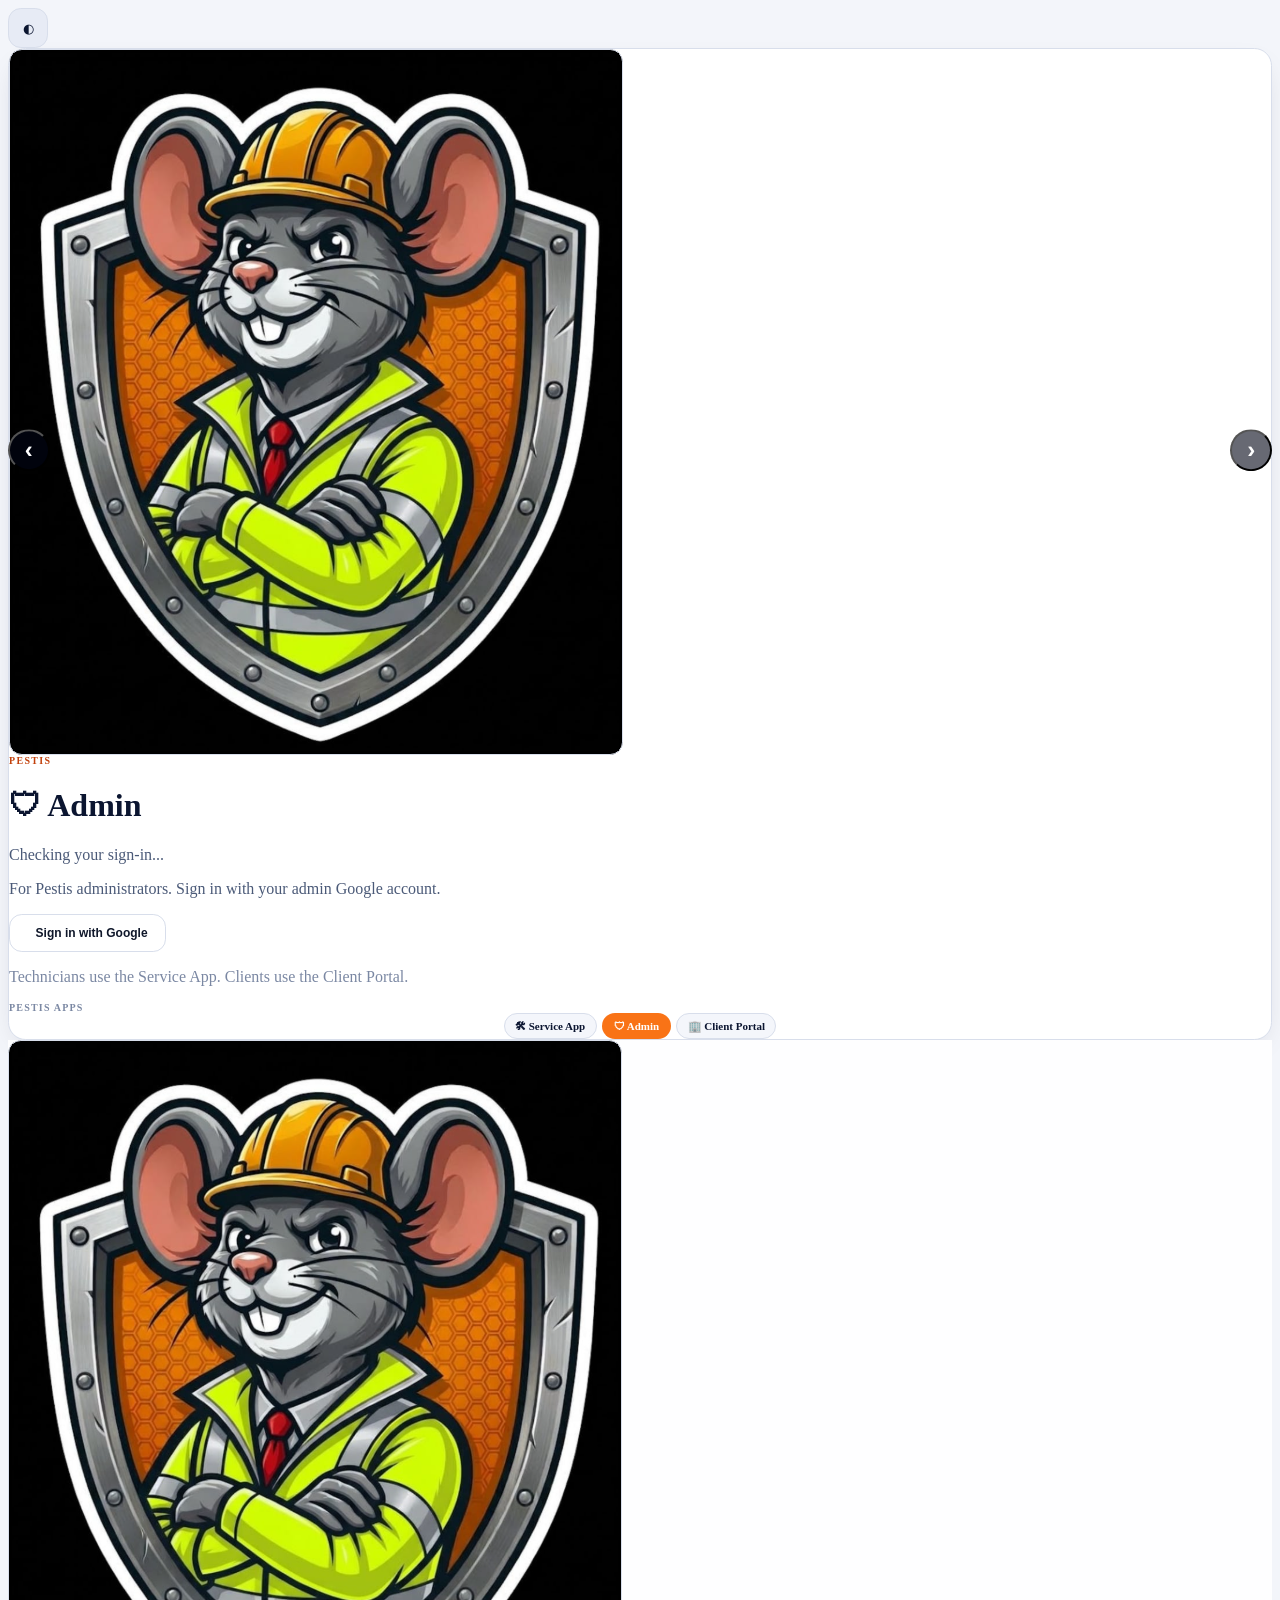
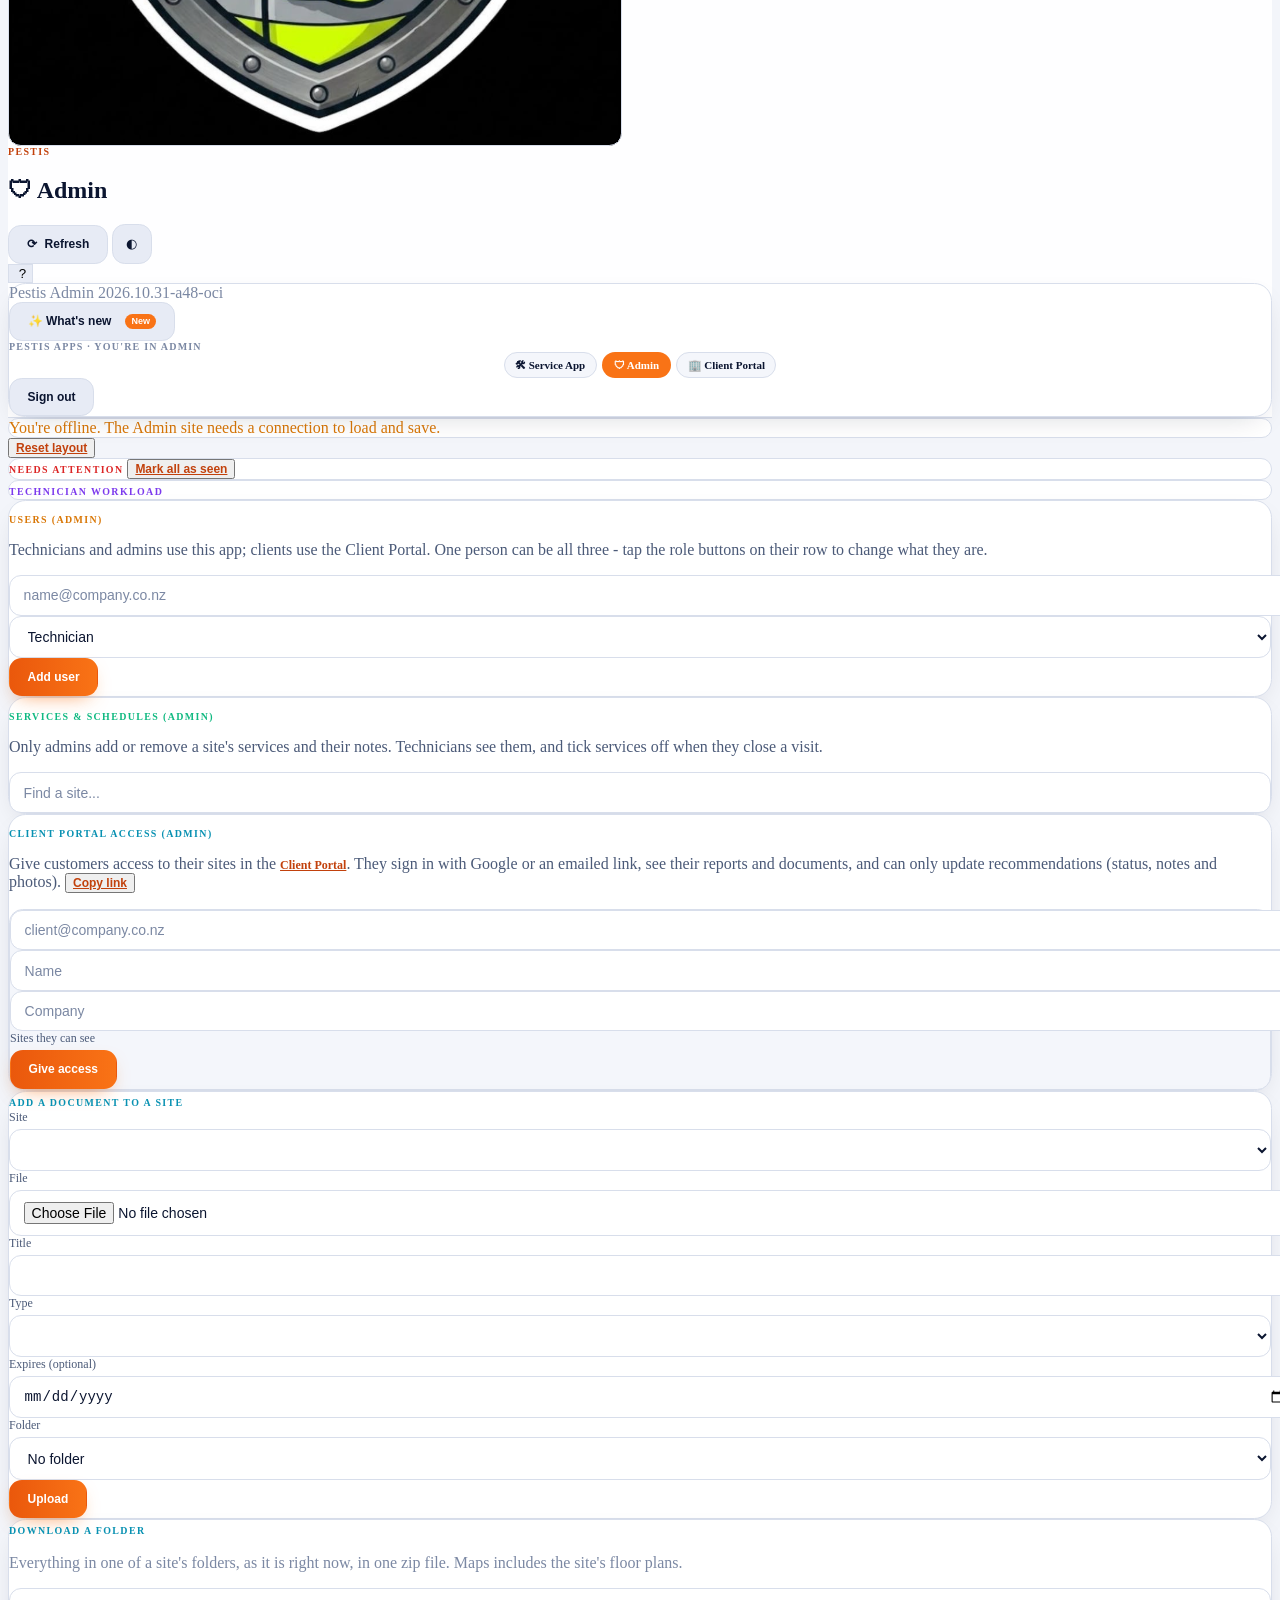
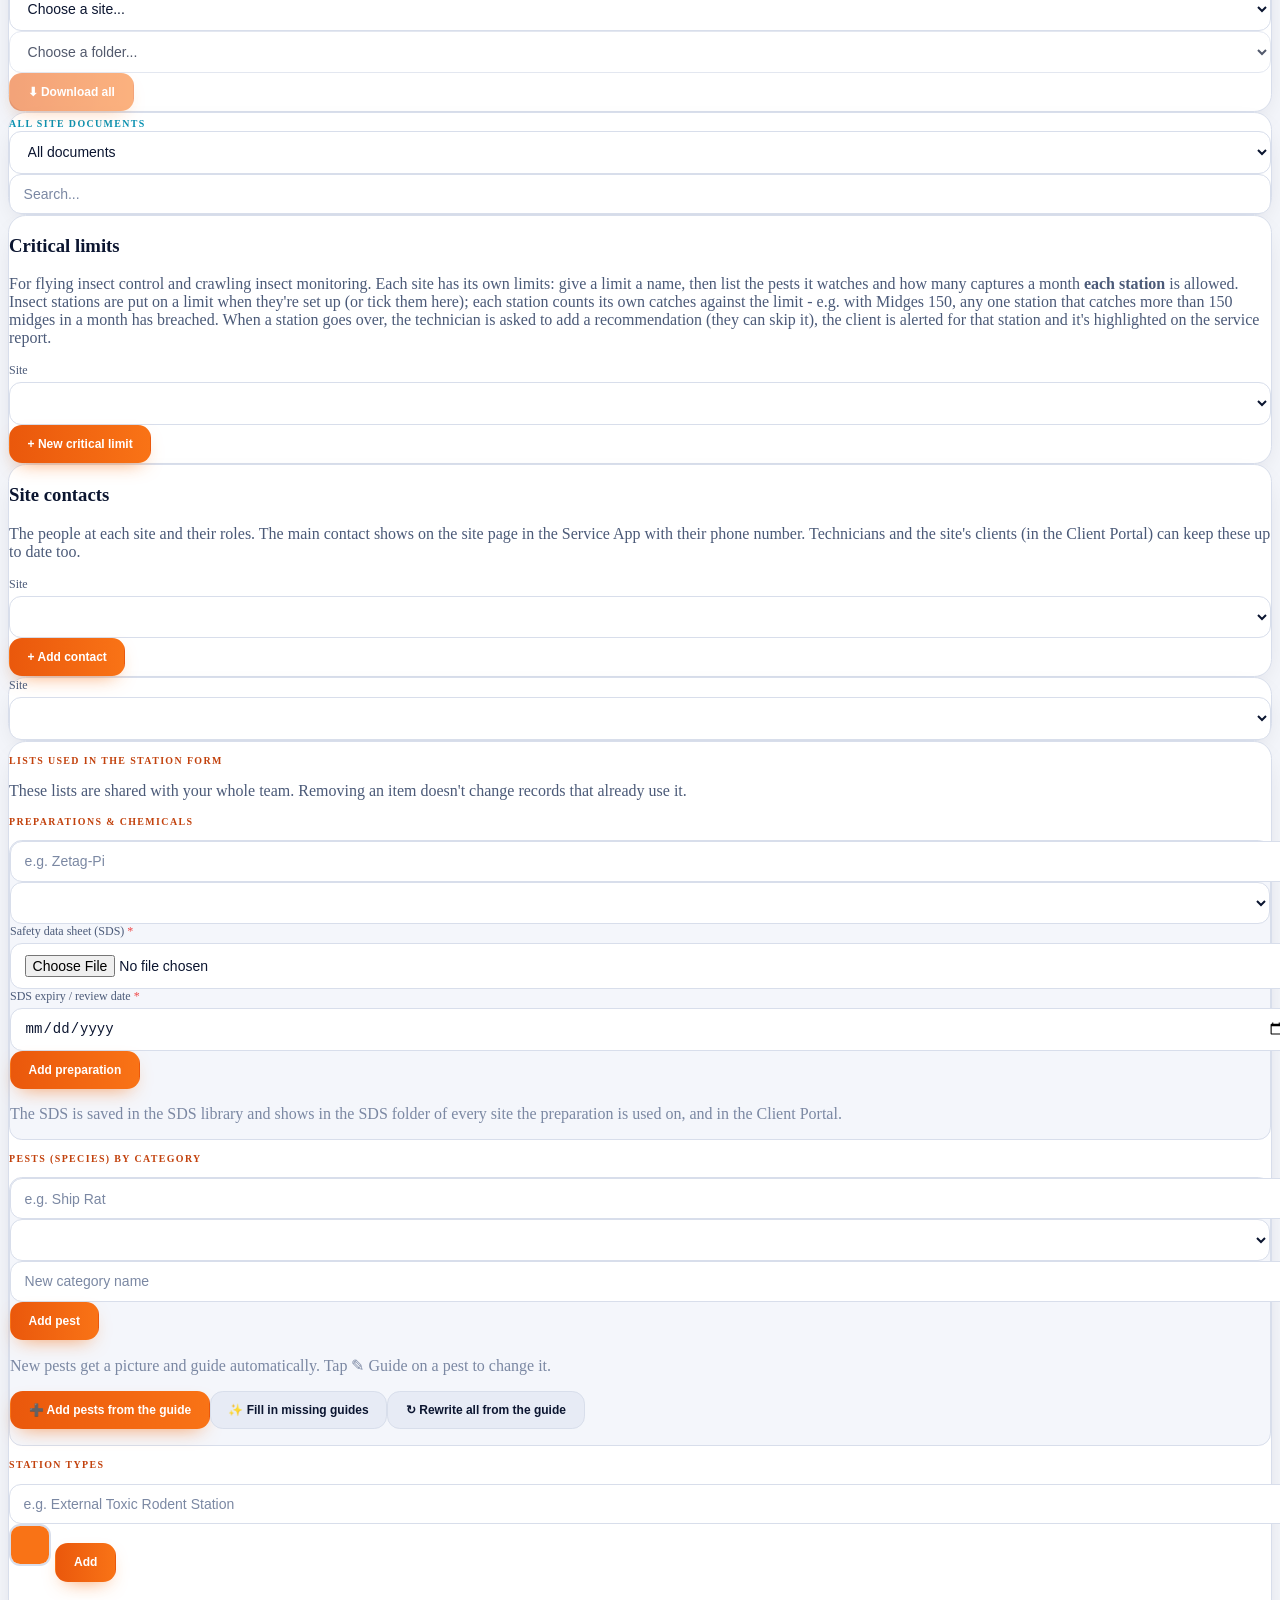
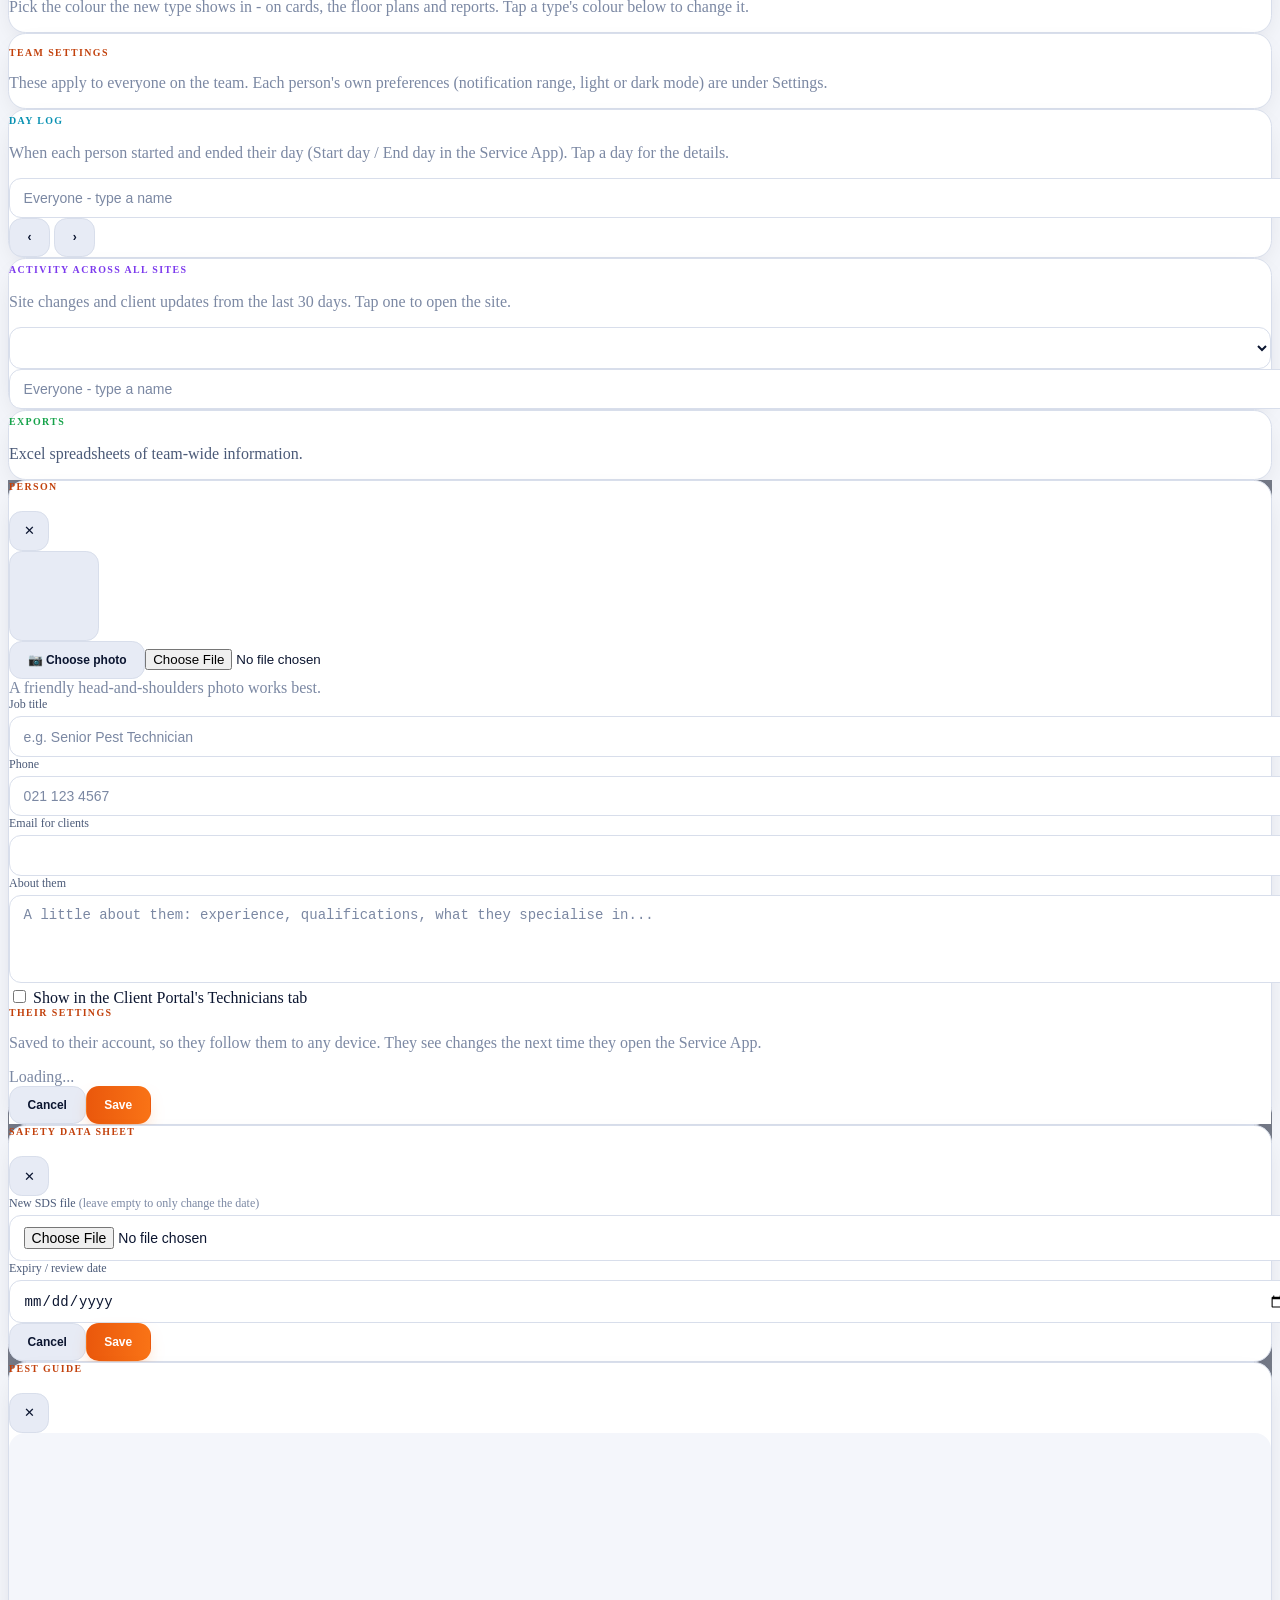
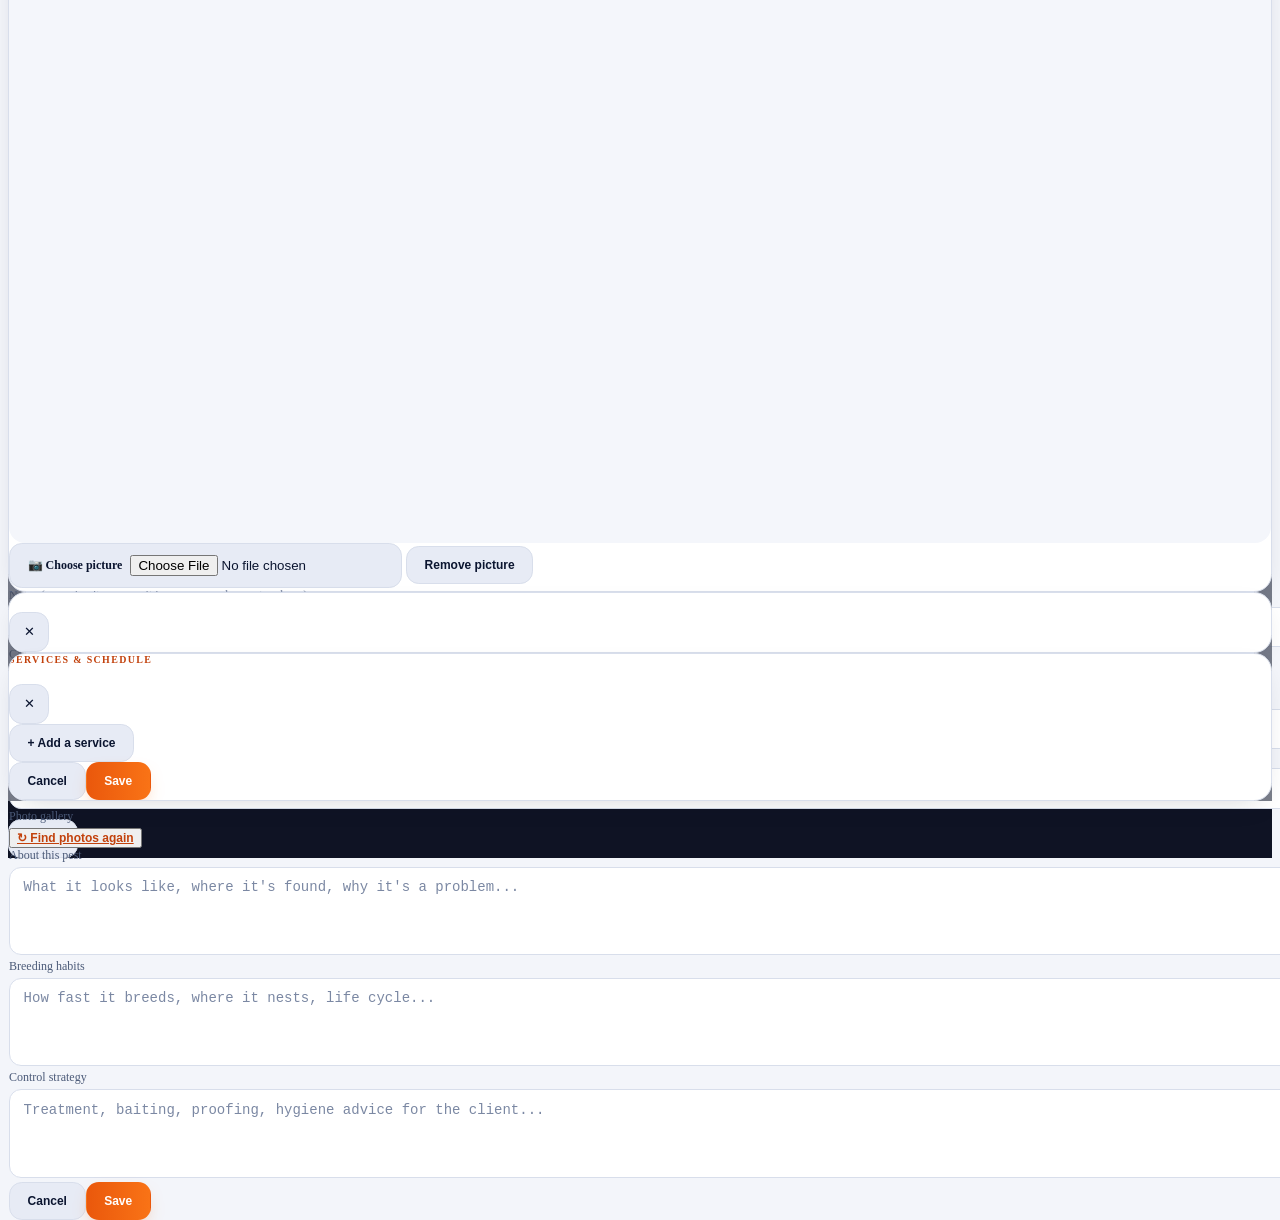
==== admin.html @ 9f253c48 "r111: floor plan and document expiry notifications, seen per person everywhere, data stored in Admin" ====
<!DOCTYPE html>
<html lang="en">
<!--
    PESTIS ADMIN
    ============
    The Admin site, separate from the Service App (index.html) and the Client Portal (client.html):
    its own page, its own sign-in (admin accounts only) and its own code. They only share the database.
    Open it at  https://<your site>/admin.html  and upload it next to index.html.
    Version 2026.10.31-a48-oci
-->
<head>
    <meta charset="UTF-8">
    <meta name="viewport" content="width=device-width, initial-scale=1.0">
    <title>Pestis Admin</title>
    <script>
        // Start-up check: notes anything that goes wrong while the app starts, so the sign-in screen can say what it is
        window.__boot = { step: 'Loading the app', errors: [], started: Date.now() };
        window.addEventListener('error', function (e) {
            try {
                var t = e && e.target, src = t && /^(SCRIPT|LINK)$/.test(t.tagName || '') && (t.src || t.href);
                if (!src && !e.message) return;
                window.__boot.errors.push(src && !e.message ? 'Could not download ' + src : (e.message || 'Error') + (e.filename ? ' (' + String(e.filename).split('/').pop() + ':' + e.lineno + ')' : ''));
            } catch (x) {}
        }, true);
        window.addEventListener('unhandledrejection', function (e) { try { var r = e && e.reason; window.__boot.errors.push('Unhandled: ' + ((r && r.message) || r)); } catch (x) {} });
    </script>
    <script src="https://cdn.tailwindcss.com"></script>
    <script>
        tailwind.config = {
            darkMode: 'class',
            theme: {
                extend: {
                    colors: {
                        brand: {
                            50: '#fff7ed',
                            100: '#ffedd5',
                            400: 'rgb(var(--b400) / <alpha-value>)',
                            500: 'rgb(var(--b500) / <alpha-value>)',
                            600: 'rgb(var(--b600) / <alpha-value>)',
                            700: 'rgb(var(--b700) / <alpha-value>)',
                            900: '#7c2d12',
                            950: '#431407'
                        }
                    }
                }
            }
        }
    </script>
    <!-- Apply saved theme before first paint (dark is the default) -->
    <script>
        // Colour themes (each person picks one; saved to their account). [key, name, 400, 500, 600, 700 (r g b), day background, night background]
        window.PESTIS_THEMES = [
            ['orange', 'Pestis Orange', '251 146 60', '249 115 22', '234 88 12', '194 65 12', '#f3f5fa', '#060d1f'],
            ['blue', 'Ocean Blue', '96 165 250', '59 130 246', '37 99 235', '29 78 216', '#f1f5fb', '#050d1f'],
            ['green', 'Forest Green', '74 222 128', '34 197 94', '22 163 74', '21 128 61', '#f1f7f3', '#04140c'],
            ['teal', 'Lagoon Teal', '45 212 191', '20 184 166', '13 148 136', '15 118 110', '#eff7f6', '#031312'],
            ['purple', 'Royal Purple', '192 132 252', '168 85 247', '147 51 234', '126 34 206', '#f6f3fb', '#0d081d'],
            ['indigo', 'Indigo', '129 140 248', '99 102 241', '79 70 229', '67 56 202', '#f2f2fb', '#08091d'],
            ['red', 'Crimson', '248 113 113', '239 68 68', '220 38 38', '185 28 28', '#faf3f4', '#16070b'],
            ['rose', 'Rose', '244 114 182', '236 72 153', '219 39 119', '190 24 93', '#faf2f6', '#15060f'],
            ['gold', 'Harvest Gold', '250 204 21', '234 179 8', '202 138 4', '161 98 7', '#f8f6ee', '#120f05'],
            ['graphite', 'Graphite', '148 163 184', '100 116 139', '71 85 105', '51 65 85', '#f2f3f5', '#0a0d12']
        ];
        // theme: a key above · size: small | normal | large | xl · motion: on | off
        window.applyPestisLook = function (theme, size, motion) {
            const t = window.PESTIS_THEMES.find(x => x[0] === theme) || window.PESTIS_THEMES[0], h = document.documentElement;
            if (!h || !h.style || !h.style.setProperty) return;
            ['--b400', '--b500', '--b600', '--b700'].forEach((v, i) => h.style.setProperty(v, t[i + 2]));
            h.style.setProperty('--bg-l', t[6]); h.style.setProperty('--bg-d', t[7]);
            h.setAttribute('data-theme', t[0]);
            h.style.fontSize = size === 'small' ? '15px' : size === 'large' ? '17.5px' : size === 'xl' ? '19px' : '';
            if (h.classList) h.classList.toggle('reduce-motion', motion === 'off');
        };
        try {
            if (localStorage.getItem('pestis-theme') === 'dark') document.documentElement.classList.add('dark');
            const lj = k => { try { return JSON.parse(localStorage.getItem(k)); } catch (e) { return null; } };
            window.applyPestisLook(lj('pestis-color-theme'), lj('pestis-text-size'), lj('pestis-motion'));
        } catch (e) {}
    </script>
    <script src="pestis-db.js"></script>


    <style>
        /* ================= THEME TOKENS ================= */
        :root {
            --bg: var(--bg-l, #f3f5fa);
            --surface: #ffffff;
            --surface2: #f4f6fb;
            --surface3: #e7ebf5;
            --field: #ffffff;
            --border: #d8deeb;
            --text: #0b1530;
            --muted: #4b5a78;
            --faint: #7b88a3;
            --accent: rgb(var(--b500));
            --accent-text: rgb(var(--b700));
            --header-bg: rgba(255, 255, 255, .88);
            --shadow: 0 10px 30px -14px rgba(15, 23, 42, .22);
            --overlay: rgba(15, 23, 42, .55);
        }
        html.dark {
            --bg: var(--bg-d, #060d1f);
            --surface: #0c1733;
            --surface2: #091229;
            --surface3: #16244a;
            --field: #0f1c3d;
            --border: #1d2d58;
            --text: #f1f5f9;
            --muted: #9db0d1;
            --faint: #6b7fa6;
            --accent: rgb(var(--b400));
            --accent-text: rgb(var(--b400));
            --header-bg: rgba(9, 18, 42, .85);
            --shadow: 0 20px 40px -22px rgba(0, 0, 0, .75);
            --overlay: rgba(3, 8, 22, .82);
        }

        body { background: var(--bg); color: var(--text); }
        ::selection { background: rgb(var(--b500)); color: #fff; }

        /* ================= SURFACES ================= */
        .card { background: var(--surface); border: 1px solid var(--border); border-radius: 1.1rem; box-shadow: var(--shadow); }
        .inset { background: var(--surface2); border: 1px solid var(--border); border-radius: .85rem; }
        .app-header { background: var(--header-bg); border-bottom: 1px solid var(--border); backdrop-filter: blur(12px); -webkit-backdrop-filter: blur(12px); }
        .divider { border-color: var(--border); }
        .overlay { background: var(--overlay); backdrop-filter: blur(6px); -webkit-backdrop-filter: blur(6px); }
        .logo-tile { background: #000; border-radius: .8rem; padding: 3px; border: 1px solid var(--border); display: inline-flex; }

        /* ================= TEXT ================= */
        .t-strong { color: var(--text); }
        .t-muted { color: var(--muted); }
        .t-faint { color: var(--faint); }
        .t-accent { color: var(--accent-text); }
        .lbl { display: block; font-size: .75rem; font-weight: 500; color: var(--muted); margin-bottom: .25rem; }
        .eyebrow { font-size: .62rem; font-weight: 800; letter-spacing: .14em; text-transform: uppercase; }

        /* ================= FORM FIELDS ================= */
        .field { width: 100%; background: var(--field); border: 1px solid var(--border); color: var(--text); border-radius: .75rem; padding: .7rem .85rem; font-size: .875rem; outline: none; transition: border-color .15s, box-shadow .15s; }
        .field::placeholder { color: var(--faint); }
        .field:focus { border-color: rgb(var(--b500)); box-shadow: 0 0 0 3px rgb(var(--b500) / .18); }
        html.dark input[type="date"].field { color-scheme: dark; }

        /* ================= BUTTONS ================= */
        .btn { display: inline-flex; align-items: center; justify-content: center; gap: .5rem; font-weight: 800; font-size: .75rem; padding: .7rem 1.1rem; border-radius: .8rem; cursor: pointer; transition: all .15s ease; border: 1px solid transparent; white-space: nowrap; }
        .btn:hover { filter: brightness(1.08); }
        .btn:active { transform: scale(.98); }
        .btn:disabled { opacity: .55; cursor: not-allowed; }
        .btn-primary { background: linear-gradient(90deg, rgb(var(--b600)), rgb(var(--b500))); color: #fff; box-shadow: 0 8px 20px -10px rgb(var(--b500) / .8); }
        .btn-secondary { background: var(--surface3); color: var(--text); border-color: var(--border); }
        .btn-blue { background: #1d4ed8; color: #fff; }
        .btn-danger { background: #dc2626; color: #fff; }
        .btn-outline-danger { background: transparent; color: #dc2626; border-color: #dc2626; }
        html.dark .btn-outline-danger { color: #f87171; border-color: #f87171; }
        .btn-outline-danger:hover { background: rgba(220, 38, 38, .1); }
        .btn-white { background: #fff; color: #0f172a; border-color: #d8deeb; }
        .icon-btn { width: 2.5rem; height: 2.5rem; display: inline-flex; align-items: center; justify-content: center; border-radius: .8rem; background: var(--surface3); border: 1px solid var(--border); color: var(--text); cursor: pointer; transition: all .15s; }
        .viewer-arrow { top: 50%; transform: translateY(-50%); width: 3rem; height: 3rem; font-size: 1.6rem; border-radius: 999px; box-shadow: var(--shadow); }
        .icon-btn:hover { border-color: rgb(var(--b500)); color: var(--accent-text); }
        .icon-sun { display: none; }
        html.dark .icon-sun { display: inline; }
        html.dark .icon-moon { display: none; }

        /* ================= CHIPS ================= */
        .chip { display: inline-flex; align-items: center; gap: .35rem; padding: .22rem .65rem; border-radius: .65rem; font-size: .7rem; font-weight: 700; border: 1px solid; white-space: nowrap; }
        .chip-amber { color: #b45309; background: #fef3c7; border-color: #fcd34d; }
        .chip-green { color: #047857; background: #d1fae5; border-color: #6ee7b7; }
        .chip-blue { color: #1d4ed8; background: #dbeafe; border-color: #93c5fd; }
        .chip-red { color: #b91c1c; background: #fee2e2; border-color: #fca5a5; }
        .chip-orange { color: rgb(var(--b700)); background: #ffedd5; border-color: #fdba74; }
        html.dark .chip-amber { color: #fbbf24; background: rgba(245, 158, 11, .12); border-color: rgba(245, 158, 11, .3); }
        html.dark .chip-green { color: #34d399; background: rgba(16, 185, 129, .12); border-color: rgba(16, 185, 129, .3); }
        html.dark .chip-blue { color: #7db4ff; background: rgba(59, 130, 246, .14); border-color: rgba(59, 130, 246, .35); }
        html.dark .chip-red { color: #f87171; background: rgba(239, 68, 68, .12); border-color: rgba(239, 68, 68, .3); }
        html.dark .chip-orange { color: rgb(var(--b400)); background: rgb(var(--b500) / .14); border-color: rgb(var(--b500) / .35); }

        .sync-btn { cursor: pointer; padding: 0 .85rem; }
        .sync-ico { display: inline-flex; align-items: center; justify-content: center; width: 1.15rem; height: 1.15rem; flex-shrink: 0; }
        .sync-ico svg { width: 100%; height: 100%; display: block; }
        /* header controls share one height */
        .visit-act { width: 100%; justify-content: center; text-align: center; line-height: 1.2; padding-left: .5rem; padding-right: .5rem; white-space: normal; }
        .header-h { height: 2.5rem; border-radius: .8rem; box-sizing: border-box; }
        /* phones: a compact header so "Service App" and the site name still fit (Admin is in the profile, day/night in Settings in the profile) */
        @media (max-width: 639px) {
            #appHeader .icon-btn, #appHeader .header-h { width: 2.2rem; height: 2.2rem; min-width: 2.2rem; }
            /* the sync button: a square with its cloud icon in the middle; the number waiting sits on the corner */
            #appHeader #syncStatusBadge { width: 2.2rem; padding: 0; gap: 0; justify-content: center; position: relative; }
            #appHeader #syncStatusBadge .queue-count { position: absolute; top: -.4rem; right: -.4rem; margin: 0; }
            /* the profile button: a square tile with the picture centred in it */
            #appHeader #profileChip { width: 2.2rem; padding: 0; gap: 0; justify-content: center; }
            #appHeader #profileChip #headerAvatar, #appHeader #profileChip #headerAvatarFallback { width: 1.7rem; height: 1.7rem; border-radius: .55rem; }
            #appHeader #adminBtn, #appHeader #themeBtnHeader { display: none !important; }
            #appHeader .logo-tile img { height: 2.4rem; }
        }
        .sync-btn:hover { filter: brightness(1.05); }
        .station-photo-box { width: 5.5rem; height: 5.5rem; border-radius: .8rem; overflow: hidden; background: var(--surface3); border: 1px solid var(--border); display: flex; align-items: center; justify-content: center; position: relative; flex-shrink: 0; }
        .station-photo-box img { width: 100%; height: 100%; object-fit: cover; cursor: zoom-in; }
        .station-photo-lg { width: 8rem; height: 8rem; }
        .station-photo-empty { font-size: .65rem; text-align: center; color: var(--faint); line-height: 1.3; }
        .station-photo-new { position: absolute; bottom: .25rem; right: .25rem; background: rgb(var(--b500)); color: #fff; font-size: .55rem; font-weight: 900; padding: .05rem .35rem; border-radius: 999px; }
        /* site header */
        .site-hero-band { position: relative; isolation: isolate; padding: 1rem; background: linear-gradient(135deg, rgb(var(--b500) / .10), transparent 55%); }
        .sh-topline { display: flex; align-items: center; justify-content: space-between; gap: .75rem; font-size: 11px; margin-bottom: .8rem; }
        .sh-id { display: flex; flex-wrap: wrap; align-items: flex-start; gap: .9rem; min-width: 0; }
        .sh-id > .sh-contact { flex: 0 1 auto; margin-top: 0; width: fit-content; max-width: 100%; }
        .sh-id > .sh-break { flex-basis: 100%; height: 0; }   /* the contact box starts its own line, only as wide as it needs */
        .sh-id > .min-w-0 { min-width: 0; flex: 1; }
        .sh-title { font-size: 1.45rem; font-weight: 900; line-height: 1.15; }
        .sh-contact { margin-top: .75rem; }
        .sh-body { padding: 1rem; display: flex; flex-direction: column; gap: 1rem; }
        @media (min-width: 640px) {
            .site-hero-band { padding: 1.5rem 1.75rem; }
            .sh-id { gap: 1.25rem; }
            .sh-title { font-size: 2rem; }
            .sh-body { padding: 1.25rem 1.75rem 1.75rem; }
        }
        .site-hero-band::before { content: ''; position: absolute; inset: 0; z-index: -1; background-image: var(--hero-img, none); background-size: cover; background-position: center; filter: blur(30px) saturate(1.25); opacity: .16; transform: scale(1.25); }
        .sh-grid { display: grid; grid-template-columns: minmax(0, 1fr); gap: 1rem; align-items: start; }
        @media (min-width: 1024px) { .sh-grid { grid-template-columns: minmax(0, 1fr) 15.5rem; gap: 1.75rem; align-items: center; } }
        .sh-cover { flex-shrink: 0; width: 7rem; height: 7rem; border-radius: 1rem; overflow: hidden; border: 1px solid var(--border); box-shadow: 0 8px 22px rgba(0, 0, 0, .16); }
        @media (min-width: 640px) { .sh-cover { width: 10.5rem; height: 10.5rem; border-radius: 1.25rem; } }
        @media (min-width: 1280px) { .sh-cover { width: 13rem; height: 13rem; border-radius: 1.4rem; } }
        .sh-sync { display: flex; align-items: center; gap: .5rem; min-width: 0; margin-top: .35rem; font-size: 11px; color: var(--faint); }
        /* header bottom box: stations by type + services | floor plans | location */
        .sh-info { display: grid; gap: .75rem; grid-template-columns: minmax(0, 1fr); }
        .sh-pair { padding: 1rem; display: flex; flex-direction: column; gap: 1rem; }
        .sh-pair-2 { border-top: 1px solid var(--border); padding-top: 1rem; }
        @media (min-width: 768px) { .sh-info { gap: 1rem; grid-template-columns: minmax(0, 1fr) minmax(0, 1fr); } .sh-loc { grid-column: 1 / -1; } }
        @media (min-width: 1280px) { .sh-info { grid-template-columns: minmax(0, 1fr) minmax(0, 1fr) minmax(0, 2fr); } .sh-loc { grid-column: auto; } }
        .svc-mini-list { display: flex; flex-direction: column; gap: .35rem; max-height: 9.4rem; overflow-y: auto; }
        .svc-mini { display: flex; align-items: center; gap: .5rem; width: 100%; text-align: left; padding: .4rem .55rem; border-radius: .6rem; background: var(--surface); border: 1px solid var(--border); font-size: .75rem; cursor: pointer; min-width: 0; }
        .svc-mini:hover { border-color: #10b981; }
        .svc-mini .chip { font-size: 9.5px; padding: .05rem .4rem; }
        /* clickable numbers */
        .kpi-click { cursor: pointer; transition: border-color .15s, transform .15s; }
        .kpi-click:hover { border-color: rgb(var(--b500)); }
        .kpi-click:active { transform: scale(.98); }
        .kpi-click .kpi-k::after { content: ' ›'; opacity: .6; }
        /* the boxes under the header: one column on phones, three across from laptop width */
        /* the site boxes: fixed height with their own scroll bar; drag ⠿ to move, the corner to resize (saved per person) */
        .land-board { display: flex; flex-wrap: wrap; gap: 1.5rem; align-items: flex-start; min-height: 4rem; }
        .land-board > .land-card { flex: 0 0 auto; width: 100%; }
        /* each box's width is its share of the row (any value, set by dragging its corner); three boxes fit a row by default */
        @media (min-width: 1024px) { .land-board > .land-card { width: calc((100% + 1.5rem) * var(--lc-f, .3333) - 1.5rem); } }
        .land-card { position: relative; display: flex; flex-direction: column; min-width: 0; height: var(--lc-h, 40rem); padding: 1.25rem 1.25rem 1rem; container-type: inline-size; }
        /* narrow boxes: filters, tabs and text shrink to fit */
        @container (max-width: 380px) {
            .lc-bar { gap: .35rem; }
            .lc-bar .eyebrow { font-size: .58rem; letter-spacing: .1em; }
            .land-card .tab-btn { padding: .3rem .5rem; font-size: .66rem; }
            .land-card select.field, .land-card input.field { font-size: .7rem !important; }
            #sightFilters select { flex: 1 1 calc(50% - .4rem); max-width: none !important; width: auto !important; }
            #siteStationSearch { width: 100% !important; flex: 1 1 100%; }
            .land-card .rec-mini-legend { display: none; }
            .land-card .nf-grid { grid-template-columns: repeat(auto-fill, minmax(8rem, 1fr)); gap: .5rem; }
        }
        @container (max-width: 260px) {
            .land-card .nf-grid { grid-template-columns: minmax(0, 1fr); }
            #sightFilters select { flex: 1 1 100%; }
            .land-card .lc-bar > span, .land-card .lc-bar > div:not(#recAgeChart) { flex-wrap: wrap; }
        }
        @container (min-width: 700px) { .land-card .nf-grid { grid-template-columns: repeat(auto-fill, minmax(12rem, 1fr)); } }
        @media (max-width: 1023px) { .land-card { height: var(--lc-hm, 34rem); padding: 1rem 1rem .85rem; } }
        .lc-head { flex-shrink: 0; display: flex; flex-direction: column; gap: .6rem; padding-bottom: .75rem; margin-bottom: .75rem; border-bottom: 1px solid var(--border); }
        .lc-bar { display: flex; flex-wrap: wrap; align-items: center; justify-content: space-between; gap: .5rem; min-height: 2rem; }
        .lc-scroll { flex: 1 1 auto; min-height: 0; overflow-y: auto; padding-right: .3rem; }
        .lc-move { display: inline-flex; align-items: center; justify-content: center; width: 1.6rem; height: 1.6rem; margin-left: -.35rem; border-radius: .45rem; color: var(--faint); font-size: 1rem; line-height: 1; cursor: grab; touch-action: none; user-select: none; flex-shrink: 0; }
        .lc-move:hover, .lc-move:focus-visible { background: var(--surface2); color: var(--text); outline: none; }
        .lc-resize { position: absolute; right: 3px; bottom: 3px; width: 18px; height: 18px; cursor: nwse-resize; touch-action: none; border-radius: 0 0 .7rem 0; opacity: .55;
            background: linear-gradient(135deg, transparent 0 55%, var(--faint) 55% 61%, transparent 61% 72%, var(--faint) 72% 78%, transparent 78%); }
        .lc-resize:hover { opacity: 1; }
        .lc-drop-mark { position: fixed; z-index: 80; width: 4px; border-radius: 4px; background: rgb(var(--b500)); box-shadow: 0 0 0 3px rgb(var(--b500) / .25); pointer-events: none; }
        .lc-drop-mark.hidden { display: none; }
        .land-card.lc-dragging { outline: 2px dashed rgb(var(--b500)); outline-offset: 3px; opacity: .85; }
        .land-card.lc-resizing { outline: 2px solid rgb(var(--b500) / .6); outline-offset: 3px; }
        body.lc-busy, body.lc-busy * { user-select: none !important; }
        body.lc-busy .lc-move { cursor: grabbing; }
        /* links between the three Pestis apps; the one you're in is filled */
        .app-switch { display: flex; flex-wrap: wrap; justify-content: center; gap: .35rem; }
        .app-switch > a, .app-switch > .on { display: inline-flex; align-items: center; gap: .3rem; padding: .3rem .65rem; border-radius: 999px; font-size: 11px; font-weight: 700; line-height: 1.3; border: 1px solid var(--border); background: var(--surface2); color: var(--text); text-decoration: none; white-space: nowrap; }
        .app-switch > a:hover, .app-switch > a:focus-visible { border-color: rgb(var(--b500)); outline: none; }
        .app-switch > .on { background: rgb(var(--b500)); border-color: transparent; color: #fff; cursor: default; }
        .app-here { font-size: 10px; font-weight: 800; letter-spacing: .12em; text-transform: uppercase; color: var(--faint); }
        .board-hint { display: flex; align-items: center; justify-content: flex-end; gap: .75rem; font-size: 11px; color: var(--faint); margin: -.75rem 0 -.75rem; }
        .wn-badge { margin-left: .35rem; font-size: 9px; font-weight: 800; color: #fff; background: rgb(var(--b500)); padding: 0 .4rem; border-radius: 999px; line-height: 1.6; }
        .board-cols { display: inline-flex; align-items: center; gap: .3rem; }
        .board-cols button { width: 1.35rem; height: 1.35rem; border-radius: .4rem; border: 1px solid var(--border); background: var(--surface2); color: var(--text); font-weight: 800; line-height: 1; }
        .board-cols button:hover { border-color: rgb(var(--b500)); }
        .board-cols input { width: 2.6rem; height: 1.35rem; padding: 0 .2rem; text-align: center; border-radius: .4rem; border: 1px solid var(--border); background: var(--surface); color: var(--text); font-weight: 700; font-size: 11px; }
        /* open recommendations by age: small donut in the box's top corner */
        .rec-mini { display: flex; align-items: center; gap: .55rem; margin-left: auto; }
        .rec-mini-legend { display: flex; flex-direction: column; gap: .1rem; font-size: 10px; color: var(--muted); line-height: 1.25; }
        .rec-mini-legend b { color: var(--text); font-weight: 800; margin-left: .2rem; }
        .rec-mini-legend .sw { display: inline-block; width: .5rem; height: .5rem; border-radius: 2px; margin-right: .3rem; }
        /* site sync progress (Sync Data window) */
        .sbar { position: relative; height: 6px; border-radius: 999px; background: var(--surface3); overflow: hidden; }
        .sbar > i { display: block; height: 100%; border-radius: inherit; background: rgb(var(--b500)); transition: width .25s ease; }
        .sbar.done > i { background: #10b981; }
        .sbar.fail > i { background: #dc2626; }
        .sbar.ind > i { width: 35% !important; animation: sbarMove 1.1s ease-in-out infinite; }
        @keyframes sbarMove { 0% { transform: translateX(-110%); } 100% { transform: translateX(310%); } }
        .sync-item { display: grid; grid-template-columns: 1rem minmax(0, 1fr) auto; gap: .2rem .55rem; align-items: center; font-size: 11.5px; }
        .sync-item .sbar { grid-column: 2 / -1; height: 4px; }
        /* scan screen view switch */
        .scan-view-btn { display: inline-flex; align-items: center; justify-content: center; gap: .35rem; height: 2.6rem; padding: 0 .7rem; border-radius: .8rem; border: 1px solid var(--border); background: var(--surface3); color: var(--text); font-size: .72rem; font-weight: 700; cursor: pointer; flex-shrink: 0; }
        @media (max-width: 420px) { .scan-view-btn .svb-t { display: none; } }
        .sh-mono { display: flex; align-items: center; justify-content: center; font-weight: 900; font-size: 1.6rem; letter-spacing: .02em; color: #fff; background: linear-gradient(135deg, rgb(var(--b500)), rgb(var(--b700))); }
        @media (min-width: 640px) { .sh-mono { font-size: 2.6rem; } }
        @media (min-width: 1280px) { .sh-mono { font-size: 3.2rem; } }
        .sh-cover.hidden { display: none !important; }
        .sh-contact { display: flex; flex-wrap: wrap; align-items: center; gap: .3rem .9rem; font-size: .78rem; padding: .5rem .75rem; border-radius: .8rem; background: var(--surface2); border: 1px solid var(--border); width: fit-content; max-width: 100%; }
        .sh-contact .eyebrow { font-size: .58rem; }
        .sh-contact[role=button] { cursor: pointer; transition: border-color .15s; }
        .sh-contact[role=button]:hover, .sh-contact[role=button]:focus-visible { border-color: rgb(var(--b500)); outline: none; }
        .kpi { background: var(--surface2); border: 1px solid var(--border); border-radius: .9rem; padding: .7rem .85rem; min-width: 0; }
        .kpi-k { font-size: .6rem; font-weight: 800; letter-spacing: .12em; text-transform: uppercase; color: var(--faint); }
        .kpi-v { font-size: 1.6rem; font-weight: 900; line-height: 1.15; margin-top: .15rem; }
        .kpi-v-sm { font-size: 1.05rem; line-height: 1.3; margin-top: .3rem; }
        .kpi-s { font-size: 10.5px; color: var(--faint); margin-top: .1rem; line-height: 1.3; }
        @media (min-width: 640px) { .kpi { padding: .85rem 1rem; } .kpi-v { font-size: 1.85rem; } .kpi-v-sm { font-size: 1.15rem; } }
        /* (older layout classes, kept for the actions block) */
        .site-top { display: grid; grid-template-columns: minmax(0, 1fr); gap: 1rem; align-items: start; }
        .site-top .st-title { order: 1; } .site-top .st-actions { order: 2; } .site-top .st-contact { order: 3; }
        .st-actions { display: grid; grid-template-columns: 1fr 1fr; gap: .55rem; }
        .st-actions .st-start { grid-column: 1 / -1; }
        @media (min-width: 1024px) {
            .site-top { grid-template-columns: minmax(0, 1fr) 17rem; }
            .site-top .st-contact { grid-column: 1 / -1; }
        }
        @media (min-width: 1280px) {
            .site-top { grid-template-columns: minmax(0, 1.2fr) minmax(16rem, 1fr) 14rem; gap: 1.5rem; }
            .site-top .st-contact { grid-column: auto; order: 2; align-self: stretch; }
            .site-top .st-actions { order: 3; }
        }
        .station-thumb { width: 3.25rem; height: 3.25rem; border-radius: .6rem; overflow: hidden; background: var(--surface3); display: flex; align-items: center; justify-content: center; font-size: 1rem; opacity: .9; }
        .station-thumb img { width: 100%; height: 100%; object-fit: cover; cursor: zoom-in; }
        /* poster cards (Recommendations and Stations boxes): the photo leads */
        .nf-grid { display: grid !important; grid-template-columns: repeat(auto-fill, minmax(10.5rem, 1fr)); grid-auto-rows: max-content; gap: .75rem; align-content: start; padding: .2rem; }
        .nf-grid > * { margin: 0 !important; }
        .nf-grid > :not(.nf-card) { grid-column: 1 / -1; }
        .nf-card { display: block; width: 100%; text-align: left; border-radius: .9rem; overflow: hidden; background: var(--surface2); border: 1px solid var(--border); cursor: pointer; transition: transform .18s ease, box-shadow .18s ease, border-color .18s; }
        .nf-card:hover, .nf-card:focus-visible { transform: translateY(-2px) scale(1.02); box-shadow: 0 12px 28px rgba(0, 0, 0, .28); border-color: var(--accent, rgb(var(--b500))); outline: none; }
        .nf-card.nf-done { opacity: .75; }
        .nf-hero { position: relative; aspect-ratio: 16 / 10; background: radial-gradient(120% 90% at 30% 20%, color-mix(in srgb, var(--tc, rgb(var(--b500))) 45%, transparent), transparent 70%), var(--surface3); overflow: hidden; }
        .nf-img { position: absolute; inset: 0; display: flex; align-items: center; justify-content: center; }
        .nf-img img, .nf-img video { width: 100%; height: 100%; object-fit: cover; transition: transform .35s ease; }
        .nf-card:hover .nf-img img, .nf-card:hover .nf-img video { transform: scale(1.06); }
        .nf-ph { font-size: 2rem; opacity: .55; }
        .nf-play { position: absolute; width: 2.2rem; height: 2.2rem; border-radius: 999px; background: rgba(0, 0, 0, .55); color: #fff; display: flex; align-items: center; justify-content: center; font-size: .8rem; }
        .nf-shade { position: absolute; inset: 0; pointer-events: none; }
        .nf-top { position: absolute; top: .4rem; left: .4rem; right: .4rem; display: flex; flex-wrap: wrap; gap: .25rem; }
        .nf-top .chip { font-size: 9.5px; padding: .1rem .4rem; backdrop-filter: blur(4px); }
        .nf-title { position: absolute; left: .55rem; right: .55rem; bottom: .45rem; color: #fff; font-weight: 800; font-size: .78rem; line-height: 1.2; text-shadow: 0 1px 2px rgba(0, 0, 0, .95), 0 0 8px rgba(0, 0, 0, .8), 0 0 18px rgba(0, 0, 0, .55); }
        .nf-cat { display: inline-block; font-size: 9px; font-weight: 800; text-transform: uppercase; letter-spacing: .08em; color: #fdba74; margin-bottom: .1rem; }
        .nf-dot { width: .55rem; height: .55rem; border-radius: 999px; flex-shrink: 0; box-shadow: 0 0 0 2px rgba(255, 255, 255, .7); }
        .nf-meta { padding: .5rem .6rem .55rem; font-size: 11px; }
        .nf-card { border-left: 5px solid var(--tc, var(--border)); }
        .nf-card:hover, .nf-card:focus-visible { border-left-color: var(--tc, var(--accent, rgb(var(--b500)))); }
        /* the info strip under every photo card: title / number · what it is / status and date - kept as small as it can be */
        .nf-meta { padding: .38rem .5rem .42rem !important; font-size: 10.5px; line-height: 1.25; }
        .nf-name { font-weight: 800; font-size: .78rem; line-height: 1.18; color: var(--text); }
        .nf-sub { display: flex; align-items: flex-start; gap: .3rem; min-width: 0; margin-top: .12rem; font-weight: 700; }
        .nf-sub .nf-dot { box-shadow: none; width: .5rem; height: .5rem; margin-top: .2rem; }
        .nf-id { flex-shrink: 0; font-family: ui-monospace, SFMono-Regular, Menlo, monospace; font-weight: 800; color: rgb(var(--b500)); }
        .nf-subtxt { min-width: 0; white-space: nowrap; overflow: hidden; text-overflow: ellipsis; }
        /* every card the same height: two lines of title, one line of detail, one line of status */
        .nf-name { min-height: 2.36em; }
        .nf-meta { height: 5.5rem; overflow: hidden; box-sizing: border-box; }
        .nf-foot { flex-wrap: nowrap; overflow: hidden; white-space: nowrap; }
        .nf-foot > span:last-child { overflow: hidden; text-overflow: ellipsis; min-width: 0; }
        .nf-foot .chip { flex-shrink: 0; }
        /* computers: every card the same width in every box */
        /* computers: the cards share the box width evenly - 2 across in a narrow box, 3 in a usual one, more (at least 12rem each) in a wide one */
        @media (min-width: 640px) { .land-card .nf-grid { grid-template-columns: repeat(2, minmax(0, 1fr)) !important; gap: .65rem; } }
        @media (min-width: 640px) { @container (min-width: 400px) { .land-card .nf-grid { grid-template-columns: repeat(3, minmax(0, 1fr)) !important; } } }
        @media (min-width: 640px) { @container (min-width: 820px) { .land-card .nf-grid { grid-template-columns: repeat(auto-fill, minmax(12rem, 1fr)) !important; } } }
        /* a very narrow box (many boxes per row): one card per line, still all the same size */
        @container (max-width: 200px) { .land-card .nf-grid { grid-template-columns: minmax(0, 1fr) !important; } }
        .nf-foot { display: flex; flex-wrap: wrap; align-items: center; gap: .2rem .3rem; margin-top: .22rem; font-size: 10px; color: var(--faint); }
        .nf-foot .chip { padding: 0 .35rem; font-size: 9.5px; line-height: 1.5; }
        .rec-no { color: rgb(var(--b500)) !important; }
        .sight-card.sight-new { border-color: rgba(220, 38, 38, .6); }
        .sight-card.sight-new .nf-meta { background: rgba(220, 38, 38, .10); }
        .sight-card.sight-done { border-color: rgba(16, 185, 129, .6); }
        .sight-card.sight-done .nf-meta { background: rgba(16, 185, 129, .10); }
        .rec-no-pill { background: rgba(0, 0, 0, .6); padding: .05rem .4rem; border-radius: .4rem; }
        /* service screen: station cards, two across on phones, more on wider screens */
        .ws-grid { display: grid !important; grid-template-columns: repeat(2, minmax(0, 1fr)); gap: .6rem; align-content: start; }
        .ws-grid > * { margin: 0 !important; }
        .ws-grid > :not(.nf-card) { grid-column: 1 / -1; }
        @media (min-width: 640px) { .ws-grid { grid-template-columns: repeat(auto-fill, minmax(12.5rem, 1fr)); gap: .8rem; } }
        .ws-card .nf-hero { aspect-ratio: 4 / 3; }
        /* scan cards: amber glow waiting to be scanned, green once serviced */
        .ws-card { border-color: rgba(245, 158, 11, .75); box-shadow: 0 0 0 1px rgba(245, 158, 11, .35), 0 0 18px rgba(245, 158, 11, .32); }
        .ws-card .nf-meta { background: rgba(245, 158, 11, .12); }
        .ws-card.ws-done { border-color: rgba(16, 185, 129, .8); box-shadow: 0 0 0 1px rgba(16, 185, 129, .35), 0 0 18px rgba(16, 185, 129, .32); }
        .ws-card.ws-done .nf-meta { background: rgba(16, 185, 129, .12); }
        .ws-card:hover, .ws-card:focus-visible { box-shadow: 0 12px 28px rgba(0, 0, 0, .28), 0 0 18px rgba(245, 158, 11, .45); }
        .ws-card.ws-done:hover, .ws-card.ws-done:focus-visible { box-shadow: 0 12px 28px rgba(0, 0, 0, .28), 0 0 18px rgba(16, 185, 129, .45); }
        .ws-card .nf-name { font-size: .84rem; }
        .ws-card, .ws-card.ws-done { border-left: 5px solid var(--tc); }
        .sign-pad { width: 100%; height: 11rem; background: #fff; border-radius: .8rem; border: 2px dashed rgba(148,163,184,.7); touch-action: none; display: block; cursor: crosshair; }
        .sign-img { background: #fff; border-radius: .6rem; padding: .25rem; max-height: 6rem; }
        .role-toggle { font-size: .7rem; font-weight: 800; padding: .3rem .65rem; border-radius: 999px; border: 1.5px solid var(--border); color: var(--muted); background: transparent; cursor: pointer; }
        .role-toggle.on { background: rgb(var(--b500) / .14); border-color: rgb(var(--b500)); color: rgb(var(--b600)); }
        html.dark .role-toggle.on { color: rgb(var(--b400)); }
        .role-toggle:disabled { opacity: .55; cursor: not-allowed; }
        .limit-alert { border: 2px solid #dc2626; background: rgba(220,38,38,.08); border-radius: .9rem; padding: .85rem; }
        .limit-alert-head { font-weight: 900; color: #dc2626; text-transform: uppercase; letter-spacing: .04em; font-size: .8rem; }
        .limit-alert-row { background: var(--surface); border-radius: .6rem; padding: .55rem .7rem; color: var(--text); }
        .map-pop-photo { border-radius: .6rem; overflow: hidden; background: var(--surface3); min-height: 3rem; display: flex; align-items: center; justify-content: center; }
        .map-pop-photo img { width: 100%; max-height: 9rem; object-fit: cover; cursor: zoom-in; display: block; }
        .ms-opt:hover, .ms-opt:focus-visible { background: var(--surface3); outline: none; }
        .ms-opt.ms-on { background: rgb(var(--b500) / .12); }
        .ms-tick { width: 1.1rem; height: 1.1rem; flex-shrink: 0; border-radius: .3rem; border: 1.5px solid rgba(148,163,184,.6); display: inline-flex; align-items: center; justify-content: center; font-size: .7rem; font-weight: 900; color: #fff; }
        .ms-on .ms-tick { background: rgb(var(--b500)); border-color: rgb(var(--b500)); }
        .ms-x { font-weight: 900; padding: 0 .3rem; border-radius: 999px; line-height: 1.2; }
        .ms-x:hover { background: rgba(0,0,0,.15); }
        .queue-count { min-width: 1.15rem; height: 1.15rem; padding: 0 .3rem; border-radius: 999px; background: rgb(var(--b500)); color: #fff; font-size: .62rem; font-weight: 900; display: inline-flex; align-items: center; justify-content: center; }
        .queue-count.hidden { display: none; }   /* nothing waiting: no "0" */

        .offline-banner { background: #b91c1c; color: #fff; }

        /* ================= LIST ROWS ================= */
        .row-item { background: var(--surface2); border: 1px solid var(--border); border-radius: .8rem; transition: border-color .15s, background .15s; overflow-wrap: anywhere; }
        .row-item.clickable { cursor: pointer; }
        .row-item.clickable:hover { border-color: rgb(var(--b500)); background: var(--surface3); }
        .link-btn { color: var(--accent-text); font-weight: 700; text-decoration: underline; cursor: pointer; font-size: .75rem; }

        /* ================= SITE CARDS (Netflix style) ================= */
        .site-card { position: relative; display: block; width: 100%; aspect-ratio: 4 / 3; border-radius: 1rem; overflow: hidden; text-align: left; cursor: pointer; border: 1px solid rgba(255, 255, 255, .08); transition: transform .2s ease, box-shadow .2s ease, border-color .2s ease; box-shadow: var(--shadow); }
        .site-card:hover, .site-card:focus-visible { transform: translateY(-4px) scale(1.03); box-shadow: 0 18px 40px -14px rgb(var(--b500) / .6); border-color: rgb(var(--b400)); outline: none; }
        .site-cover { position: absolute; inset: 0; width: 100%; height: 100%; object-fit: cover; transition: transform .35s ease; }
        .site-card:hover .site-cover { transform: scale(1.06); }
        .site-initials { position: absolute; right: .8rem; top: .2rem; font-size: 4.5rem; font-weight: 900; color: rgba(255, 255, 255, .15); line-height: 1; pointer-events: none; }
        .site-overlay { position: absolute; left: 0; right: 0; bottom: 0; padding: 2.6rem .95rem .85rem; display: flex; flex-direction: column; gap: .12rem; }
        .site-name { color: #fff; font-weight: 800; font-size: .95rem; line-height: 1.2; display: -webkit-box; -webkit-line-clamp: 2; -webkit-box-orient: vertical; overflow: hidden; text-shadow: 0 1px 2px rgba(0, 0, 0, .95), 0 0 10px rgba(0, 0, 0, .75), 0 0 22px rgba(0, 0, 0, .5); }
        .site-chips { position: absolute; right: .55rem; bottom: .6rem; z-index: 2; display: flex; flex-direction: column; align-items: flex-end; gap: .25rem; max-width: 55%; pointer-events: none; }
        .site-chips .site-due { margin-bottom: 0; align-self: auto; text-align: right; box-shadow: 0 4px 12px -4px rgba(0, 0, 0, .6); }
        .site-overlay.has-chips .site-name { padding-right: 45%; }
        .site-progress { position: absolute; top: .55rem; left: .55rem; z-index: 2; font-size: .62rem; font-weight: 800; color: #fff; padding: .2rem .5rem; border-radius: .45rem; display: inline-flex; align-items: center; gap: .3rem; box-shadow: 0 4px 12px -4px rgba(0, 0, 0, .6); }
        .site-progress .dot { width: .45rem; height: .45rem; border-radius: 999px; background: #fff; animation: pulse 1.6s ease-in-out infinite; }
        @keyframes pulse { 50% { opacity: .35; } }
        .tab-btn { font-size: .68rem; font-weight: 800; padding: .3rem .65rem; border-radius: .6rem; border: 1px solid var(--border); background: var(--surface2); color: var(--muted); cursor: pointer; }
        .tab-btn.active { background: rgb(var(--b500)); border-color: rgb(var(--b500)); color: #fff; }
        .viz-root { --viz-surface: #ffffff; --viz-grid: #e5e7eb; --viz-axis: #6b7280; --viz-text: #0b1530; --viz-muted: #52514e;
                    --series-1: #2a78d6; --series-2: #eb6834; --series-3: #1baf7a; --series-other: #eda100;
                    --series-4: #eda100; --series-5: #e87ba4; --series-6: #008300; --series-7: #6250d6; }
        html.dark .viz-root { --viz-surface: #0f1c3d; --viz-grid: #1d2d58; --viz-axis: #9db0d1; --viz-text: #f1f5f9; --viz-muted: #c3c2b7;
                    --series-1: #3987e5; --series-2: #d95926; --series-3: #199e70; --series-other: #c98500;
                    --series-4: #c98500; --series-5: #d55181; --series-6: #008300; --series-7: #9085e9; }
        .viz-root { --age-1: #86b6ef; --age-2: #2a78d6; --age-3: #104281; }
        html.dark .viz-root { --age-1: #184f95; --age-2: #3987e5; --age-3: #86b6ef; }
        .viz-tip { position: absolute; pointer-events: none; background: var(--surface); border: 1px solid var(--border); border-radius: .6rem; padding: .45rem .6rem; font-size: .68rem; color: var(--text); box-shadow: var(--shadow); white-space: nowrap; z-index: 5; }
        .site-grid.card-size-0 .site-due { font-size: .5rem; padding: .1rem .35rem; }
        .site-grid.card-size-0 .site-initials { font-size: 2.6rem; }
        .site-grid.card-size-0 .site-overlay { padding: 1.6rem .55rem .5rem; }
        .site-grid.card-size-0 .site-overlay.has-chips .site-name { padding-right: 0; margin-bottom: 1.1rem; }
        .site-grid.card-size-2 .site-initials { font-size: 6rem; }
        .chip-grey { color: #475569; background: #f1f5f9; border-color: #cbd5e1; }
        html.dark .chip-grey { color: #cbd5e1; background: rgba(148, 163, 184, .1); border-color: rgba(148, 163, 184, .3); }
        .chip-purple { color: #6d28d9; background: #ede9fe; border-color: #c4b5fd; }
        html.dark .chip-purple { color: #c4b5fd; background: rgba(124, 58, 237, .15); border-color: rgba(124, 58, 237, .4); }
        .site-due { align-self: flex-start; font-size: .6rem; font-weight: 800; padding: .15rem .5rem; border-radius: .4rem; color: #fff; margin-bottom: .3rem; }
        .site-card-add { display: flex; flex-direction: column; align-items: center; justify-content: center; gap: .5rem; aspect-ratio: 4 / 3; width: 100%; border-radius: 1rem; border: 2px dashed var(--border); color: var(--muted); font-weight: 800; font-size: .8rem; cursor: pointer; transition: all .2s ease; background: transparent; }
        .site-card-add:hover { border-color: rgb(var(--b500)); color: var(--accent-text); transform: translateY(-3px); }

        .img-drop { aspect-ratio: 4 / 3; border-radius: .9rem; border: 2px dashed var(--border); overflow: hidden; display: flex; align-items: center; justify-content: center; background: var(--surface2); }
        .img-drop img { width: 100%; height: 100%; object-fit: cover; }


        /* ================= FLOATING SCAN BUTTONS ================= */
        .fab { display: inline-flex; align-items: center; gap: .5rem; font-weight: 800; font-size: .8rem; padding: .95rem 1.4rem; border-radius: 999px; cursor: pointer; transition: transform .15s ease, filter .15s ease; border: 1px solid transparent; box-shadow: 0 14px 30px -10px rgba(0, 0, 0, .55); }
        .fab:hover { filter: brightness(1.08); transform: translateY(-2px); }
        .fab:active { transform: scale(.97); }
        .fab-primary { background: linear-gradient(90deg, rgb(var(--b600)), rgb(var(--b500))); color: #fff; }
        .scanner-fab { background: rgba(15, 23, 42, .78); color: #fff; border-color: rgba(255, 255, 255, .25); backdrop-filter: blur(6px); -webkit-backdrop-filter: blur(6px); }
        .scanner-pill { background: rgba(15, 23, 42, .78); color: #fff; font-size: .75rem; font-weight: 700; padding: .45rem .9rem; border-radius: 999px; text-align: center; max-width: 92vw; }
        #fullscreenReader video { width: 100% !important; height: 100% !important; object-fit: cover; }
        #fullscreenReader > div { height: 100%; }
        #fullscreenReader img[alt="Info icon"], #fullscreenReader #qr-shaded-region { display: none !important; }

        /* ================= STATION FOCUS VIEW ================= */
        @keyframes spin { to { transform: rotate(360deg); } }
        .spinner { width: 1rem; height: 1rem; border-radius: 999px; border: 2.5px solid rgba(255, 255, 255, .45); border-top-color: #fff; animation: spin .8s linear infinite; }
        @keyframes sheetIn { from { opacity: 0; transform: translateY(24px); } to { opacity: 1; transform: none; } }
        #stationFormContainer:not(.hidden) .station-sheet { animation: sheetIn .22s ease-out; }
        .thumb { position: relative; width: 5rem; height: 5rem; border-radius: .8rem; overflow: hidden; border: 1px solid var(--border); }
        .thumb img, .thumb video { width: 100%; height: 100%; object-fit: cover; cursor: pointer; display: block; }
        .media-tile { position: relative; display: inline-block; overflow: hidden; }
        .thumb .media-tile { display: block; width: 100%; height: 100%; }
        .media-tile video { pointer-events: none; background: #0f172a; }
        .play-badge { position: absolute; inset: 0; display: flex; align-items: center; justify-content: center; pointer-events: none; }
        .play-badge span { width: 1.7rem; height: 1.7rem; border-radius: 999px; background: rgba(2, 6, 23, .7); color: #fff; display: flex; align-items: center; justify-content: center; font-size: .7rem; padding-left: .12rem; }
        .rec-media-btns { display: grid; grid-template-columns: repeat(3, minmax(0, 1fr)); gap: .5rem; }
        .rec-media-btns .btn { flex-direction: column; gap: .3rem; font-size: .72rem; padding-left: .4rem; padding-right: .4rem; white-space: normal; text-align: center; line-height: 1.15; min-width: 0; }
        /* full screen viewer: pinch / double-tap zoom */
        .zoom-stage { touch-action: none; overflow: hidden; position: relative; display: flex; align-items: center; justify-content: center; }
        .zoom-stage.hidden, .media-tile.hidden, .rec-media-btns.hidden, .icon-btn.hidden, .rec-nav-btn.hidden { display: none; }
        .zoom-stage img { transform-origin: 0 0; will-change: transform; user-select: none; -webkit-user-drag: none; }
        .zoom-stage.zoomed img { cursor: grab; }
        .scan-type-tabs .tab-btn { flex-shrink: 0; white-space: nowrap; }
        /* service screen: tighter spacing; search and the station-type drop-down on one line */
        #appRoot:has(> #visitWorkspace:not(.hidden)) { padding-top: .6rem; }
        #appRoot > #visitWorkspace:not(.hidden) { margin-top: 0 !important; }
        .ws-stack > * + * { margin-top: .75rem; }
        .ws-stack > .space-y-5 > * + * { margin-top: .75rem !important; }
        .scan-bar { display: flex; align-items: center; gap: .5rem; padding: .6rem; }
        @media (min-width: 640px) { .scan-bar { padding: .75rem; } }
        .scan-type-btn { display: inline-flex; align-items: center; gap: .4rem; height: 2.6rem; max-width: 13rem; padding: 0 .75rem; border-radius: .8rem; border: 1px solid var(--border); background: var(--surface3); color: var(--text); font-size: .75rem; font-weight: 700; cursor: pointer; }
        .scan-type-btn.on { border-color: rgb(var(--b500)); color: rgb(var(--b600)); background: rgb(var(--b500) / .1); }
        @media (max-width: 420px) { .scan-type-btn { max-width: 8.5rem; } }
        .scan-type-menu { position: absolute; right: 0; top: calc(100% + .4rem); z-index: 45; width: min(20rem, calc(100vw - 2rem)); max-height: 65vh; overflow-y: auto; padding: .5rem; border-radius: 1rem; border: 1px solid var(--border); background: var(--surface); box-shadow: 0 18px 40px rgba(0, 0, 0, .28); }
        .scan-type-menu label { display: flex; align-items: center; gap: .55rem; padding: .5rem .55rem; border-radius: .6rem; font-size: .78rem; cursor: pointer; }
        .scan-type-menu label:hover { background: var(--surface2); }
        .scan-type-menu input { width: 1rem; height: 1rem; accent-color: rgb(var(--b500)); flex-shrink: 0; }
        .scan-type-menu .stm-n { margin-left: auto; font-weight: 800; color: var(--muted); font-size: .72rem; }
        .scan-type-menu .stm-none { opacity: .5; }
        .visit-link { cursor: pointer; text-decoration: underline; text-decoration-color: rgb(var(--b500) / .45); text-underline-offset: 3px; background: none; border: 0; padding: 0; font: inherit; }
        .visit-link:hover { text-decoration-color: rgb(var(--b500)); }
        .rec-nav-btn { width: 2.4rem; height: 2.4rem; border-radius: 999px; display: inline-flex; align-items: center; justify-content: center; font-size: 1.3rem; font-weight: 900; border: 1px solid var(--border); background: var(--surface); color: var(--text); cursor: pointer; }
        .rec-nav-btn:disabled { opacity: .35; cursor: default; }
        .rec-video-live { width: 100%; max-height: 55vh; border-radius: 1rem; background: #000; object-fit: contain; }
        .thumb-x { position: absolute; top: .25rem; right: .25rem; width: 1.4rem; height: 1.4rem; border-radius: 999px; background: rgba(2, 6, 23, .8); color: #fff; font-size: .7rem; font-weight: 900; display: flex; align-items: center; justify-content: center; cursor: pointer; }
        .viewer-thumb { width: 3.5rem; height: 3.5rem; border-radius: .6rem; object-fit: cover; cursor: pointer; border: 2px solid transparent; opacity: .7; }
        .viewer-thumb.active { border-color: rgb(var(--b500)); opacity: 1; }


        /* ================= STATION TYPE COLOURS ================= */
        .type-dot { display: inline-block; width: .8rem; height: .8rem; border-radius: 999px; flex-shrink: 0; box-shadow: 0 0 0 2px var(--surface), 0 0 0 3px rgba(148, 163, 184, .55); }
        .row-item.typed { border-left-width: 6px; }

        /* ================= FLOOR PLANS ================= */
        .sm-inline, .lg-inline, .sm-flex { display: none; }
        @media (min-width: 640px) { .sm-inline { display: inline; } .sm-flex { display: inline-flex; } }
        @media (min-width: 1024px) { .lg-inline { display: inline; } }
        :root { --b400: 251 146 60; --b500: 249 115 22; --b600: 234 88 12; --b700: 194 65 12; }
        html.reduce-motion *, html.reduce-motion *::before, html.reduce-motion *::after { animation-duration: .001s !important; animation-iteration-count: 1 !important; transition: none !important; scroll-behavior: auto !important; }
        /* box headers: the site picture, blurred, like the site header */
        .land-card { overflow: hidden; }
        .lc-head { position: relative; isolation: isolate; }
        .lc-head::before { content: ''; position: absolute; z-index: -1; left: -1.25rem; right: -1.25rem; top: -1.25rem; bottom: 0; background: linear-gradient(135deg, rgb(var(--b500) / .10), transparent 60%); }
        .lc-head::after { content: ''; position: absolute; z-index: -2; left: -1.25rem; right: -1.25rem; top: -1.25rem; bottom: 0; background-image: var(--hero-img, none); background-size: cover; background-position: center; filter: blur(26px) saturate(1.25); opacity: .16; transform: scale(1.3); }
        @media (max-width: 1023px) { .lc-head::before, .lc-head::after { left: -1rem; right: -1rem; top: -1rem; } }
        .lc-tools { display: inline-flex; align-items: flex-start; gap: .45rem; margin-left: auto; min-width: 0; }
        .lc-tools > * { min-height: 2rem; display: inline-flex; align-items: center; }
        .lc-bar { align-items: flex-start; flex-wrap: nowrap; }
        .lc-bar > h3, .lc-bar > span { min-height: 2rem; display: flex; align-items: center; }
        .lc-bar > h3 { min-width: 0; white-space: nowrap; overflow: hidden; text-overflow: ellipsis; flex: 0 1 auto; }
        .lc-tools { flex-shrink: 0; }
        .lc-bar > .lc-tools { align-items: flex-start; }
        @container (max-width: 300px) { .lc-bar { flex-wrap: wrap; } }
        .lc-refresh { width: 1.7rem; height: 1.7rem; flex-shrink: 0; border-radius: .55rem; color: var(--accent-text); font-weight: 900; font-size: .85rem; line-height: 1; display: inline-flex; align-items: center; justify-content: center; }
        .lc-refresh:hover { background: var(--surface2); }
        .lc-refresh.spin, #sightRefreshBtn.spin { animation: lcSpin .8s linear infinite; }
        @keyframes lcSpin { to { transform: rotate(360deg); } }
        /* header numbers with a little chart beside them */
        .kpi { container-type: inline-size; }
        .kpi-split { display: flex; gap: .7rem; align-items: flex-start; }
        .kpi-main { flex-shrink: 0; min-width: 0; }
        .kpi-side { flex: 1 1 auto; min-width: 0; max-height: 5.6rem; overflow-y: auto; display: flex; flex-direction: column; gap: .25rem; padding-top: .1rem; }
        .kpi-side-donut { align-items: flex-end; justify-content: center; overflow: visible; }
        .kpi-side-donut .rec-mini { margin-left: 0; }
        .kpi-type { display: flex; align-items: center; gap: .35rem; font-size: 10.5px; }
        .kpi-bar { width: 2.4rem; height: .3rem; border-radius: 999px; overflow: hidden; background: var(--surface3); flex-shrink: 0; }
        .kpi-bar > span { display: block; height: 100%; border-radius: inherit; }
        @container (max-width: 12rem) { .kpi-split { flex-direction: column; gap: .4rem; } .kpi-side { width: 100%; } .kpi-side-donut { align-items: flex-start; } }
        /* "Synced ..." in the header's top corner */
        .sh-synced { position: absolute; top: .6rem; right: .75rem; z-index: 2; display: inline-flex; align-items: center; gap: .4rem; padding: .25rem .6rem; border-radius: 999px; font-size: 10.5px; font-weight: 700; color: var(--muted); background: color-mix(in srgb, var(--surface) 75%, transparent); border: 1px solid var(--border); cursor: pointer; backdrop-filter: blur(6px); }
        .sh-synced:hover { color: var(--text); border-color: rgb(var(--b500)); }
        .sh-synced:disabled { opacity: .8; cursor: progress; }
        .sh-dot { width: .45rem; height: .45rem; border-radius: 999px; background: #10b981; }
        .sh-synced[data-state="busy"] .sh-dot { background: rgb(var(--b500)); animation: lcSpin 1s linear infinite; border-radius: 2px; }
        .sh-synced[data-state="err"] .sh-dot { background: #dc2626; }
        .sh-synced[data-state="off"] .sh-dot { background: #94a3b8; }
        .sh-synced[data-state="live"] .sh-dot { box-shadow: 0 0 0 3px rgba(16, 185, 129, .25); }
        @media (max-width: 639px) {
            .site-hero-band { padding-top: 2.1rem; }
            .site-hero-band .sh-synced { top: .45rem; }
            /* phones: the site card sits just under the top bar */
            #appRoot { padding-top: .5rem; }
            #appRoot > #siteLandingDashboard, #appRoot > #visitWorkspace { margin-top: 0 !important; }
        }
        .scan-prog { width: min(21rem, calc(100vw - 2rem)); padding: .9rem; }
        /* settings: theme swatches */
        .theme-grid { display: grid; grid-template-columns: repeat(auto-fill, minmax(8.2rem, 1fr)); gap: .5rem; }
        .theme-sw { display: flex; align-items: center; gap: .55rem; padding: .5rem .6rem; border-radius: .8rem; border: 2px solid var(--border); background: var(--surface2); cursor: pointer; font-size: .72rem; font-weight: 700; color: var(--text); text-align: left; }
        .theme-sw.on { border-color: rgb(var(--b500)); box-shadow: 0 0 0 3px rgb(var(--b500) / .2); }
        .theme-dot { width: 1.4rem; height: 1.4rem; border-radius: 999px; flex-shrink: 0; box-shadow: inset 0 0 0 2px rgba(255, 255, 255, .5); }
        .seg-set { display: inline-flex; flex-wrap: wrap; gap: .3rem; }
        /* ================= PHONES: less on screen at once ================= */
        .m-only { display: none !important; }
        @media (max-width: 639px) {
            .ws-fold-head { cursor: pointer; user-select: none; }
            .ws-fold-head h4::after { content: '▾'; margin-left: .2rem; font-size: .8rem; color: var(--faint); }
            .ws-fold.ws-folded .ws-fold-head h4::after { content: '▸'; }
            .ws-fold.ws-folded > :not(.ws-fold-head) { display: none !important; }
            .ws-fold.ws-folded .ws-fold-head { border-bottom: 0; padding-bottom: 0; }
            .ws-fold.ws-folded { padding-top: .9rem; padding-bottom: .9rem; }
        }
        /* phones: the station form packed tighter - the same fields, less scrolling */
        @media (max-width: 639px) {
            #stationFormContainer .sf-head { padding: .55rem .75rem .5rem; gap: .5rem; align-items: center; }
            #stationFormContainer .sf-back { display: none; }
            #stationFormContainer #formTitle { font-size: 1rem; line-height: 1.2; }
            #stationFormContainer .sf-head h4 { gap: .4rem; }
            #stationFormContainer .sf-head .icon-btn { width: 2.1rem; height: 2.1rem; }
            #stationFormContainer #baitLastChanged { margin-top: .2rem; font-size: 10.5px; }
            #stationSheetBody { padding: .6rem .7rem; }
            #stationSheetBody.space-y-5 > :not([hidden]) ~ :not([hidden]) { margin-top: .6rem; }
            #stationSheetBody .grid.gap-4 { gap: .6rem; }
            #stationSheetBody .inset { padding: .6rem .7rem; }
            #stationSheetBody .inset.space-y-3 > :not([hidden]) ~ :not([hidden]) { margin-top: .4rem; }
            #stationSheetBody .lbl { margin-bottom: .2rem; font-size: .66rem; }
            #stationSheetBody .field { padding-top: .5rem; padding-bottom: .5rem; }
            #stationSheetBody .sf-pests, #stationSheetBody .sf-prep { grid-template-columns: minmax(0, 1fr) minmax(0, 1fr); gap: .5rem; }
            #stationSheetBody .sf-pests > :first-child, #stationSheetBody .sf-prep > :first-child { grid-column: 1 / -1; }
        }
        .fold-head { display: flex; width: 100%; align-items: center; justify-content: space-between; gap: .5rem; padding: .55rem .1rem .2rem; text-align: left; cursor: pointer; }
        .fold-pm { width: 1.3rem; height: 1.3rem; border-radius: .4rem; display: inline-flex; align-items: center; justify-content: center; font-weight: 900; font-size: .9rem; line-height: 1; background: var(--surface3); color: var(--text); border: 1px solid var(--border); }
        .fold-head:hover .fold-pm { border-color: rgb(var(--b500)); color: rgb(var(--b500)); }
        .bell-tabs .bell-n:empty, .bell-tabs .bell-t:empty { display: none; }
        .bell-tabs .bell-n, .bell-tabs .bell-t { margin-left: .25rem; padding: 0 .35rem; border-radius: 999px; background: rgb(var(--b500) / .18); font-size: .65rem; }
        @media (max-width: 639px) {
            .m-only { display: inline-flex !important; }
            .m-hide { display: none !important; }
            /* site boxes: as tall as what's in them, no drag/resize handles */
            .land-card { height: auto !important; }
            .land-card .lc-scroll { flex: none; max-height: 26rem; }
            .lc-move, .lc-resize, .board-hint { display: none !important; }
            .lc-bar > h3 { cursor: pointer; -webkit-tap-highlight-color: transparent; }
            .lc-bar > h3::after { content: '▾'; margin-left: .35rem; font-size: .8rem; opacity: .6; }
            .land-card.m-collapsed .lc-bar > h3::after { content: '▸'; }
            .land-card.m-collapsed > :not(.lc-head) { display: none !important; }
            .land-card.m-collapsed .lc-head > :not(.lc-bar) { display: none !important; }
            .land-card.m-collapsed .lc-head { border-bottom: 0; margin-bottom: 0; padding-bottom: 0; }
            .land-card.m-collapsed .lc-tools > :not(.m-count), .land-card.m-collapsed .lc-bar > :not(h3):not(.lc-tools) { display: none !important; }
            .m-count { font-size: .68rem; font-weight: 800; color: var(--muted); }
            /* pies and photo switches in box headers: the counts are already shown */
            #recAgeChart, #visitTypeChart { display: none !important; }
            .photo-toggle { font-size: 0 !important; padding: .3rem .45rem !important; }
            .photo-toggle::before { content: '📷'; font-size: .8rem; }
            .photo-toggle:not(.active)::before { opacity: .45; }
            /* sightings: the filter drop-downs only when asked for */
            #sightFilters:not(.m-show) select { display: none; }
            /* documents: empty folders tucked away */
            #siteDocsList:not(.show-empty) .doc-empty { display: none; }
            /* site location: just the link, no map panel */
            .sh-loc { min-height: 0 !important; }
            .sh-loc #siteLocation { display: none; }
            .sh-loc > div:first-child { padding-bottom: .75rem; }
            /* site list: search and "My sites" first, the rest behind More */
            #siteFilterRow:not(.m-more) .m-extra { display: none !important; }
            .day-card .day-sub { display: none; }
            /* visit screen: search on its own line, the buttons underneath */
            .scan-bar { flex-wrap: wrap; }
            .scan-bar > .relative.flex-1 { flex: 1 1 100%; }
            .scan-bar > #scanTypeWrap { flex: 1 1 auto; }
            .scan-bar > #scanTypeWrap .scan-type-btn { width: 100%; justify-content: flex-start; }
        }
        .st-actions .st-plans { grid-column: 1 / -1; }
        /* monthly work */
        .mw-bar { display: flex; height: .5rem; border-radius: 999px; overflow: hidden; background: var(--surface3); gap: 2px; }
        .mw-bar-big { height: .75rem; }
        .mw-bar span { display: block; height: 100%; }
        .mw-thumb { width: 3.4rem; height: 2.6rem; border-radius: .55rem; overflow: hidden; flex-shrink: 0; display: flex; align-items: center; justify-content: center; color: rgba(255, 255, 255, .85); font-weight: 900; font-size: .9rem; position: relative; }
        .mw-thumb img { position: absolute; inset: 0; width: 100%; height: 100%; object-fit: cover; }
        /* pest guide */
        #pestGuideBtn { display: none; } @media (min-width: 640px) { #pestGuideBtn { display: inline-flex; } }
        .pest-grid { display: grid; grid-template-columns: repeat(auto-fill, minmax(7.5rem, 1fr)); gap: .6rem; }
        .pest-card { display: flex; flex-direction: column; align-items: stretch; gap: .35rem; padding: .4rem; border-radius: .9rem; border: 1px solid var(--border); background: var(--surface2); cursor: pointer; text-align: left; }
        .pest-card:hover { border-color: rgb(var(--b500)); transform: translateY(-1px); }
        .pest-pic { aspect-ratio: 4 / 3; border-radius: .6rem; overflow: hidden; background: var(--surface3); display: flex; align-items: center; justify-content: center; font-size: 2rem; }
        .pest-pic img { width: 100%; height: 100%; object-fit: cover; }
        .pest-name { font-size: .75rem; font-weight: 800; color: var(--text); line-height: 1.2; padding: 0 .15rem; }
        .pest-none { font-size: .62rem; color: var(--faint); padding: 0 .15rem .1rem; }
        .pest-sci { font-size: .6rem; font-style: italic; color: var(--faint); padding: 0 .15rem .1rem; line-height: 1.2; }
        .pest-sub { font-size: .66rem; font-weight: 800; color: var(--muted); padding-top: .2rem; }
        #infoModal > .card { max-height: 88vh; overflow-y: auto; }
        .pg-stage { position: relative; }
        .pg-stage img { cursor: zoom-in; }
        .pg-nav { position: absolute; top: 50%; transform: translateY(-50%); width: 2.3rem; height: 2.3rem; border-radius: 999px; background: rgba(2, 6, 23, .55); color: #fff; font-size: 1.4rem; font-weight: 900; display: flex; align-items: center; justify-content: center; }
        .pg-prev { left: .5rem; } .pg-next { right: .5rem; }
        .pg-count { position: absolute; bottom: .45rem; right: .55rem; font-size: .65rem; font-weight: 800; color: #fff; background: rgba(2, 6, 23, .55); padding: .1rem .45rem; border-radius: 999px; }
        .pg-thumbs { display: flex; gap: .35rem; overflow-x: auto; padding: .4rem 0 .1rem; }
        .pg-thumb { flex: 0 0 auto; width: 3.6rem; height: 2.7rem; border-radius: .45rem; overflow: hidden; border: 2px solid transparent; opacity: .7; }
        .pg-thumb.on { border-color: rgb(var(--b500)); opacity: 1; }
        .pg-thumb img { width: 100%; height: 100%; object-fit: cover; }
        .pest-hero { aspect-ratio: 16 / 9; border-radius: 1rem; overflow: hidden; background: var(--surface2); display: flex; align-items: center; justify-content: center; }
        .pest-hero img { width: 100%; height: 100%; object-fit: cover; cursor: zoom-in; }
        .sight-thumb { position: relative; width: 6rem; height: 6rem; border-radius: .6rem; overflow: hidden; border: 1px solid var(--border); cursor: zoom-in; background: var(--surface3); }
        .sight-thumb img, .sight-thumb video { width: 100%; height: 100%; object-fit: cover; display: block; }
        .sight-play { position: absolute; inset: 0; display: flex; align-items: center; justify-content: center; color: #fff; font-size: 1.4rem; text-shadow: 0 2px 8px rgba(0, 0, 0, .6); }
        /* signed out soon */
        /* start / end day */
        .day-card { display: flex; align-items: center; gap: .75rem; padding: .7rem .85rem; border-radius: 1rem; border: 1px solid var(--border); background: var(--surface); box-shadow: var(--shadow-sm, 0 1px 3px rgba(0,0,0,.06)); }
        .day-card.on { border-color: rgba(16, 185, 129, .5); background: linear-gradient(90deg, rgba(16, 185, 129, .08), transparent 60%), var(--surface); }
        .day-card.old { border-color: rgba(217, 119, 6, .6); background: linear-gradient(90deg, rgba(217, 119, 6, .1), transparent 60%), var(--surface); }
        .day-ico { width: 2.3rem; height: 2.3rem; flex-shrink: 0; border-radius: .75rem; display: flex; align-items: center; justify-content: center; font-size: 1.05rem; background: rgb(var(--b500) / .12); color: rgb(var(--b600)); }
        .day-card.on .day-ico { background: rgba(16, 185, 129, .14); color: #10b981; }
        .day-card.old .day-ico { background: rgba(217, 119, 6, .14); color: #d97706; }
        .day-sites { max-height: 45vh; overflow-y: auto; display: flex; flex-direction: column; gap: .35rem; }
        .day-sites label { display: flex; align-items: center; gap: .6rem; padding: .5rem .6rem; border-radius: .7rem; border: 1px solid var(--border); background: var(--surface2); cursor: pointer; font-size: .75rem; }
        .day-sites label.hidden { display: none; }
        .day-sites input { width: 1rem; height: 1rem; accent-color: rgb(var(--b500)); flex-shrink: 0; }
        .kpi-unit { font-size: .7rem; font-weight: 700; color: var(--faint); }
        .kpi-time { margin-top: .25rem; }
        /* floor plans: top bar with a tab per plan */
        .map-top { background: var(--surface); border-bottom: 1px solid var(--border); padding: .5rem .6rem; display: flex; flex-direction: column; gap: .45rem; }
        .map-top-row { display: flex; align-items: center; gap: .45rem; min-width: 0; }
        .map-tools-row { flex-wrap: wrap; }
        .map-pickers { display: flex; gap: .4rem; flex: 1 1 auto; min-width: 0; }
        #mapSelect.hidden { display: none !important; }
        @media (max-width: 639px) { .map-top > .map-top-row:first-child { flex-wrap: wrap; } .map-pickers { order: 10; flex: 1 0 100%; } .map-pickers .pv-pick { max-width: none; } }
        .map-pickers .pv-pick { flex: 1 1 0; min-width: 0; max-width: 16rem; }
        .st-plan-pick { display: grid; grid-template-columns: 1fr 1fr; gap: .5rem; }
        .st-plan-pick .pv-pick { max-width: none; }
        @media (max-width: 480px) { .st-plan-pick { grid-template-columns: 1fr; } }
        .map-heat-box { flex: 1 0 100%; border-top: 1px dashed var(--border); padding-top: .5rem; }
        .map-heat-box .heat-list { max-height: 6.5rem; }
        @media (min-width: 900px) { .map-top { flex-wrap: wrap; } }
        /* phones: the plans are a drop-down (tabs don't fit); computers keep the tabs */
        /* the plans are a drop-down on every screen */
        .map-select { display: block; flex: 0 1 22rem; min-width: 0; width: auto; font-weight: 700; }
        #mapTabs { display: none !important; }
        @media (max-width: 639px) { .map-select { flex: 1 1 auto; } }
        .map-tabs { display: flex; gap: .35rem; overflow-x: auto; flex: 1 1 auto; min-width: 0; padding: .1rem; scrollbar-width: thin; }
        .map-tab { display: inline-flex; align-items: center; gap: .4rem; max-width: 15rem; flex-shrink: 0; padding: .45rem .75rem; border-radius: .75rem; border: 1px solid var(--border); background: var(--surface2); color: var(--text); font-size: .75rem; font-weight: 700; cursor: pointer; }
        .map-tab:hover { border-color: rgb(var(--b500)); }
        .map-tab.on { background: rgb(var(--b500)); border-color: rgb(var(--b500)); color: #fff; }
        .map-tab-un { flex-shrink: 0; font-size: 9.5px; font-weight: 800; padding: 0 .35rem; border-radius: 999px; color: #b45309; background: rgba(245, 158, 11, .16); }
        .map-tab-n { font-size: .65rem; font-weight: 800; padding: .05rem .4rem; border-radius: 999px; background: rgba(0, 0, 0, .1); }
        .map-tab.on .map-tab-n { background: rgba(255, 255, 255, .25); }
        @media (min-width: 900px) { .map-top { flex-direction: row; align-items: center; } .map-top > .map-top-row:first-child { flex: 1 1 auto; } .map-tools-row { flex: 0 0 auto; flex-wrap: nowrap; } .map-close { order: 9; } }
        .map-how { display: flex; flex-direction: column; align-items: center; gap: .2rem; text-align: center; padding: .85rem .6rem; border-radius: .9rem; border: 2px solid var(--border); background: var(--surface2); cursor: pointer; font-size: .8rem; color: var(--text); }
        .map-how span:last-child { font-size: .68rem; color: var(--muted); }
        .map-how.on { border-color: rgb(var(--b500)); background: rgb(var(--b500) / .08); }
        /* floor plan editor */
        .pe-top { display: flex; align-items: center; gap: .45rem; padding: .5rem .6rem; background: var(--surface); border-bottom: 1px solid var(--border); flex-wrap: wrap; }
        .pe-name { flex: 1 1 10rem; min-width: 8rem; max-width: 22rem; }
        .pe-checks { display: none; align-items: center; gap: .8rem; padding: 0 .4rem; }
        @media (min-width: 1100px) { .pe-checks { display: flex; } }
        .pe-check { display: flex; align-items: center; gap: .4rem; font-size: .72rem; color: var(--muted); cursor: pointer; white-space: nowrap; }
        .pe-check input { accent-color: rgb(var(--b500)); width: .95rem; height: .95rem; }
        .pe-body { flex: 1 1 auto; min-height: 0; display: flex; position: relative; }
        .pe-tools { display: flex; flex-direction: column; gap: .3rem; padding: .5rem .4rem; background: var(--surface); border-right: 1px solid var(--border); overflow-y: auto; flex-shrink: 0; width: 4.6rem; }
        .pe-tool { display: flex; flex-direction: column; align-items: center; gap: .2rem; padding: .5rem .2rem; border-radius: .75rem; color: var(--muted); font-size: .62rem; font-weight: 800; cursor: pointer; border: 1px solid transparent; }
        .pe-tool svg { width: 1.45rem; height: 1.45rem; }
        .pe-tool:hover { background: var(--surface2); color: var(--text); }
        .pe-tool.on { background: rgb(var(--b500) / .12); color: rgb(var(--b600)); border-color: rgb(var(--b500) / .45); }
        .pe-stage { flex: 1 1 auto; min-width: 0; position: relative; overflow: hidden; background: var(--surface2); touch-action: none; user-select: none; }
        .pe-stage svg { position: absolute; inset: 0; width: 100%; height: 100%; display: block; }
        .pe-page { filter: drop-shadow(0 4px 18px rgba(0, 0, 0, .18)); }
        .pe-stage[data-tool="wall"] svg, .pe-stage[data-tool="room"] svg, .pe-stage[data-tool="stamp"] svg, .pe-stage[data-tool="text"] svg { cursor: crosshair; }
        .pe-stage[data-tool="pan"] svg { cursor: grab; }
        .pe-stage[data-tool="erase"] svg { cursor: not-allowed; }
        .pe-stage[data-tool="select"] [data-node], .pe-stage[data-tool="select"] [data-item], .pe-stage[data-tool="select"] [data-wall], .pe-stage[data-tool="select"] [data-room] { cursor: move; }
        .pe-hint { position: absolute; left: 50%; top: .6rem; transform: translateX(-50%); max-width: calc(100% - 1.5rem); padding: .4rem .8rem; border-radius: 999px; background: rgba(15, 23, 42, .82); color: #fff; font-size: .72rem; font-weight: 600; text-align: center; pointer-events: none; box-shadow: 0 6px 18px rgba(0, 0, 0, .2); }
        .pe-finish { position: absolute; left: 50%; bottom: 1rem; transform: translateX(-50%); padding: .65rem 1.2rem; border-radius: 999px; background: #16a34a; color: #fff; font-weight: 800; font-size: .85rem; box-shadow: 0 10px 24px rgba(22, 163, 74, .35); cursor: pointer; }
        .pe-toast { position: absolute; left: 50%; bottom: 4.2rem; transform: translateX(-50%); max-width: calc(100% - 2rem); padding: .55rem .9rem; border-radius: .8rem; background: #0f172a; color: #fff; font-size: .78rem; font-weight: 700; box-shadow: 0 10px 24px rgba(0, 0, 0, .3); }
        .pe-draft { position: absolute; z-index: 4; left: 50%; top: 3rem; transform: translateX(-50%); display: flex; flex-wrap: wrap; align-items: center; justify-content: center; gap: .5rem; padding: .5rem .75rem; border-radius: .8rem; background: var(--surface); border: 1px solid rgb(var(--b500)); font-size: .75rem; box-shadow: 0 10px 24px rgba(0, 0, 0, .2); max-width: calc(100% - 1.5rem); }
        .pe-welcome { position: absolute; z-index: 3; inset: 0; display: flex; align-items: center; justify-content: center; padding: 1rem; background: rgba(15, 23, 42, .25); }
        .pe-welcome.hidden { display: none; }
        .pe-start { display: flex; align-items: center; gap: .8rem; text-align: left; padding: .75rem .85rem; border-radius: .9rem; border: 1px solid var(--border); background: var(--surface2); cursor: pointer; color: var(--text); }
        .pe-start:hover { border-color: rgb(var(--b500)); background: rgb(var(--b500) / .07); }
        .pe-start b { display: block; font-size: .85rem; }
        .pe-start span span { display: block; font-size: .72rem; color: var(--muted); margin-top: .1rem; }
        .pe-start-i { flex-shrink: 0; width: 2.4rem; height: 2.4rem; border-radius: .7rem; display: flex; align-items: center; justify-content: center; font-size: 1.2rem; font-weight: 900; color: rgb(var(--b600)); background: rgb(var(--b500) / .12); }
        .pe-panel { width: 17.5rem; flex-shrink: 0; overflow-y: auto; padding: .9rem; background: var(--surface); border-left: 1px solid var(--border); display: flex; flex-direction: column; gap: .7rem; font-size: .8rem; }
        .pe-panel.hidden { display: none; }
        .pe-x { width: 1.8rem; height: 1.8rem; border-radius: .5rem; color: var(--faint); font-weight: 800; }
        .pe-x:hover { background: var(--surface2); color: var(--text); }
        .pe-chip { display: inline-flex; align-items: center; gap: .3rem; padding: .35rem .6rem; border-radius: .6rem; border: 1px solid var(--border); background: var(--surface2); color: var(--text); font-size: .72rem; font-weight: 700; cursor: pointer; }
        .pe-chip.on { border-color: rgb(var(--b500)); background: rgb(var(--b500) / .12); color: rgb(var(--b600)); }
        .pe-swatch { width: 1.7rem; height: 1.7rem; border-radius: .5rem; border: 2px solid var(--border); cursor: pointer; }
        .pe-grow { display: grid; grid-template-areas: ". t ." "l c r" ". b ."; grid-template-columns: 1fr 1fr 1fr; gap: .35rem; align-items: center; }
        .pe-grow-page { display: block; height: 2.2rem; border-radius: .4rem; background: #ffffff; border: 1.5px solid var(--border); box-shadow: inset 0 0 0 3px var(--surface2); }
        .pm-wrap { position: absolute; inset: 0; z-index: 8; display: flex; align-items: center; justify-content: center; padding: .75rem; background: rgba(15, 23, 42, .45); }
        .pm-wrap.hidden { display: none; }
        .pm-card { width: 100%; max-width: 64rem; height: min(46rem, 100%); display: flex; flex-direction: column; gap: .6rem; padding: .9rem; }
        .pm-view { position: relative; flex: 1 1 auto; min-height: 12rem; border-radius: .8rem; overflow: hidden; background: #1e293b; touch-action: none; cursor: grab; user-select: none; }
        .pm-view:active { cursor: grabbing; }
        .pm-tiles { position: absolute; transform-origin: 50% 50%; }
        .pm-search, .addr-wrap { position: relative; }
        .pm-sug { position: absolute; z-index: 5; left: 0; right: 0; top: calc(100% + .25rem); max-height: 16rem; overflow-y: auto; background: var(--surface); border: 1px solid var(--border); border-radius: .8rem; box-shadow: 0 12px 28px rgba(0, 0, 0, .25); padding: .25rem; }
        .pm-sug.hidden { display: none; }
        .pm-sug button { display: block; width: 100%; text-align: left; padding: .5rem .6rem; border-radius: .55rem; font-size: .8rem; color: var(--text); }
        .pm-sug button:hover, .pm-sug button.on { background: rgb(var(--b500) / .12); }
        .pm-sug small { display: block; font-size: .68rem; color: var(--faint); }
        .pm-sug .pm-sug-h { padding: .35rem .6rem .1rem; font-size: .6rem; font-weight: 800; text-transform: uppercase; letter-spacing: .08em; color: var(--faint); }
        .pm-turn { display: flex; flex-wrap: wrap; align-items: center; gap: .4rem; }
        .pm-north { position: absolute; left: .5rem; top: .5rem; width: 2.2rem; height: 2.2rem; border-radius: 999px; background: #ffffff; color: #dc2626; box-shadow: 0 2px 8px rgba(0, 0, 0, .3); display: flex; flex-direction: column; align-items: center; justify-content: center; font-size: .6rem; font-weight: 900; line-height: .9; pointer-events: none; }
        .pm-north span { color: #0f172a; }
        .pm-tiles img { position: absolute; width: 257px; height: 257px; max-width: none; user-select: none; -webkit-user-drag: none; pointer-events: none; }
        .pm-zoom { position: absolute; right: .5rem; top: .5rem; display: flex; flex-direction: column; gap: .3rem; }
        .pm-zoom button { width: 2.2rem; height: 2.2rem; border-radius: .6rem; background: #ffffff; color: #0f172a; font-weight: 900; font-size: 1.1rem; box-shadow: 0 2px 8px rgba(0, 0, 0, .3); }
        .pm-credit { position: absolute; right: 0; bottom: 0; padding: .1rem .4rem; font-size: 9.5px; background: rgba(255, 255, 255, .8); color: #334155; border-top-left-radius: .4rem; pointer-events: none; }
        #confirmModal { z-index: 66; }   /* above the floor plan editor */
        .pe-swatch-custom { position: relative; overflow: hidden; display: inline-block; }
        .pe-swatch-custom input { position: absolute; inset: 0; width: 100%; height: 100%; opacity: 0; cursor: pointer; }
        .pe-swatch.on { border-color: rgb(var(--b500)); box-shadow: 0 0 0 2px rgb(var(--b500) / .35); }
        .pe-objects { display: grid; grid-template-columns: repeat(3, minmax(0, 1fr)); gap: .4rem; }
        .pe-obj { display: flex; flex-direction: column; align-items: center; gap: .15rem; padding: .4rem .2rem; border-radius: .7rem; border: 1px solid var(--border); background: #ffffff; color: #0f172a; font-size: .6rem; font-weight: 700; cursor: pointer; text-align: center; line-height: 1.15; }
        .pe-obj svg { width: 2.4rem; height: 2.4rem; }
        .pe-obj.on { border-color: rgb(var(--b500)); box-shadow: 0 0 0 2px rgb(var(--b500) / .35); }
        /* phones and small tablets: tools along the bottom, the panel as a sheet above them */
        @media (max-width: 767px) {
            .pe-body { flex-direction: column-reverse; }
            .pe-tools { flex-direction: row; width: auto; border-right: 0; border-top: 1px solid var(--border); overflow-x: auto; overflow-y: hidden; padding: .35rem; padding-bottom: max(.35rem, env(safe-area-inset-bottom)); justify-content: space-between; }
            .pe-tool { flex: 1 1 0; min-width: 2.55rem; padding: .4rem 0; font-size: .58rem; }
            .pe-panel { position: absolute; left: 0; right: 0; bottom: 4.1rem; width: auto; max-height: 46%; border-left: 0; border-top: 1px solid var(--border); border-radius: 1rem 1rem 0 0; box-shadow: 0 -10px 30px rgba(0, 0, 0, .2); z-index: 5; padding-bottom: 1rem; }
            .pe-finish { bottom: 1rem; }
            .planEditor-panel-open .pe-finish { bottom: 48%; }
            .pe-name { max-width: none; }
        }
        .map-menu-item { display: block; width: 100%; text-align: left; padding: .5rem .6rem; border-radius: .5rem; font-weight: 700; color: var(--text); cursor: pointer; }
        .map-menu-item:hover { background: var(--surface3); }
        .map-pin { position: absolute; width: 0; height: 0; }
        .map-pin-inner { position: absolute; left: 0; top: 0; transform-origin: 50% 100%; cursor: pointer; display: flex; flex-direction: column; align-items: center; pointer-events: auto; }
        .heat-layer ~ .map-pin .map-pin-head { width: 16px !important; height: 16px !important; border-width: 1.5px !important; opacity: .7; }   /* heat map on: the colours show between the pins */
        .map-pin-head { width: 26px; height: 26px; border-radius: 50% 50% 50% 0; transform: rotate(-45deg); border: 2.5px solid #fff; box-shadow: 0 4px 10px -2px rgba(0, 0, 0, .6); display: flex; align-items: center; justify-content: center; }
        .map-pin-head span { transform: rotate(45deg); color: #fff; font-size: 12px; font-weight: 900; line-height: 1; }
        .map-pin-label { position: absolute; top: 100%; left: 50%; transform: translateX(-50%); margin-top: 4px; white-space: nowrap; font-size: 11px; font-weight: 800; padding: 1px 2px; color: var(--pin-color, #0f172a); text-shadow: 0 0 2px #fff, 0 0 2px #fff, 0 0 3px #fff, 0 0 4px #fff; }
        .map-pin-ring { position: absolute; left: 50%; bottom: 0; width: 26px; height: 26px; margin-left: -13px; margin-bottom: -13px; border-radius: 999px; border: 3px solid var(--pin-color, rgb(var(--b500))); opacity: 0; pointer-events: none; }
        .map-pin.focus .map-pin-ring { animation: pinRing 2.6s cubic-bezier(.25, .1, .25, 1) infinite; }
        .map-pin.focus .map-pin-ring.two { animation-delay: 1.3s; }
        .map-pin.dim { opacity: .25; }
        .map-pin.pop-open .map-pin-label { display: none; }
        .map-pin .badge { position: absolute; top: -6px; right: -8px; min-width: 15px; height: 15px; border-radius: 999px; background: #dc2626; color: #fff; font-size: 9px; font-weight: 900; display: flex; align-items: center; justify-content: center; border: 1.5px solid #fff; transform: rotate(45deg); }
        @keyframes pinRing { 0% { transform: scale(.6); opacity: .55; } 70% { opacity: .12; } 100% { transform: scale(2.6); opacity: 0; } }
        #mapViewport.placing { cursor: crosshair; }
        #mapViewport.dragging { cursor: grabbing; }
        .act-row { overflow-wrap: anywhere; display: flex; gap: .65rem; padding: .55rem .65rem; border-radius: .7rem; background: var(--surface2); border: 1px solid var(--border); }
        .act-link { width: 100%; text-align: left; cursor: pointer; align-items: flex-start; transition: border-color .15s, background .15s; font: inherit; color: inherit; }
        .act-link:hover, .act-link:focus-visible { border-color: var(--accent, rgb(var(--b500))); background: var(--surface3); }
        .act-go { align-self: center; font-size: 1.1rem; font-weight: 900; }
        .act-icon { width: 1.6rem; height: 1.6rem; border-radius: .55rem; display: flex; align-items: center; justify-content: center; font-size: .8rem; flex-shrink: 0; }
        .svc-row { cursor: pointer; }
        .svc-row:hover { border-color: #10b981; }
        .entry-grid input.field, .entry-grid select.field, .entry-grid textarea.field { padding: .45rem .6rem; font-size: .75rem; }

        /* "hidden" always wins over these components' own display */
        .chip.hidden, .btn.hidden, .tab-btn.hidden, .row-item.hidden, .type-dot.hidden, .fab.hidden { display: none; }

        /* thin scrollbars */
        .scroll-thin { scrollbar-width: thin; scrollbar-color: var(--border) transparent; }
    </style>

<style>

                #adminProfilesList .saving { opacity: .75; }
                #pestEditPic { aspect-ratio: 16 / 9; }
                .user-card { cursor: pointer; }
                .user-card:hover { border-color: rgb(var(--b500)); }
                .day-cal { display: grid; grid-template-columns: repeat(7, minmax(0, 1fr)); gap: .35rem; }
                .day-cal-h { font-size: .62rem; font-weight: 800; text-transform: uppercase; letter-spacing: .08em; color: var(--faint); text-align: center; padding-bottom: .15rem; }
                .day-cal-cell { min-height: 4.6rem; border: 1px solid var(--border); border-radius: .6rem; background: var(--surface2); padding: .3rem; display: flex; flex-direction: column; gap: .15rem; text-align: left; cursor: pointer; overflow: hidden; }
                .day-cal-cell.has { background: var(--surface); }
                .day-cal-cell.today { border-color: rgb(var(--b500)); }
                .day-cal-cell.on { outline: 2px solid rgb(var(--b500)); outline-offset: 1px; }
                .day-cal-n { font-size: .7rem; font-weight: 900; color: var(--muted); }
                .day-cal-p { font-size: .6rem; line-height: 1.2; padding: .1rem .3rem; border-radius: .35rem; background: rgba(16, 185, 129, .15); color: var(--text); white-space: nowrap; overflow: hidden; text-overflow: ellipsis; }
                .day-cal-p.open { background: rgba(217, 119, 6, .18); }
                @media (max-width: 639px) { .day-cal-cell { min-height: 3.4rem; } .day-cal-h2 { display: none; } }
    .type-color-pick { position: relative; display: inline-block; width: 2.4rem; height: 2.4rem; flex-shrink: 0; border-radius: .7rem; overflow: hidden; border: 2px solid var(--border); cursor: pointer; }
    .type-color-pick input { position: absolute; inset: -6px; width: calc(100% + 12px); height: calc(100% + 12px); border: 0; padding: 0; cursor: pointer; background: none; }
    .type-color-pick.type-color-sm { width: 1.35rem; height: 1.35rem; border-radius: 999px; }
/* PESTIS-REPORTS-CSS:BEGIN */
.pr-root { --pr-accent: rgb(var(--b500, 249 115 22)); display: flex; flex-direction: column; gap: 1rem; }
.pr-head { display: flex; flex-wrap: wrap; align-items: flex-start; gap: .75rem; }
.pr-head > .min-w-0 { flex: 1 1 14rem; min-width: 0; }
.pr-h { font-weight: 900; font-size: 1.1rem; color: var(--text); }
.pr-h4 { font-weight: 800; font-size: .85rem; color: var(--text); margin-top: .25rem; }
.pr-sub { font-size: .75rem; color: var(--muted); margin-top: .15rem; }
.pr-acts { display: flex; flex-wrap: wrap; gap: .4rem; margin-left: auto; }
.pr-btn, .pr-back { padding: .5rem .8rem; border-radius: .7rem; border: 1px solid var(--border); background: var(--surface2); color: var(--text); font-weight: 700; font-size: .75rem; cursor: pointer; white-space: nowrap; }
.pr-btn:hover, .pr-back:hover { border-color: var(--pr-accent); }
.pr-pick { display: grid; grid-template-columns: repeat(auto-fill, minmax(15rem, 1fr)); gap: .6rem; }
.pr-card { display: flex; gap: .75rem; align-items: flex-start; text-align: left; padding: .85rem; border-radius: .9rem; border: 1px solid var(--border); background: var(--surface2); color: var(--text); cursor: pointer; transition: border-color .15s, transform .15s; }
.pr-card:hover { border-color: var(--pr-accent); transform: translateY(-1px); }
.pr-card b { display: block; font-size: .85rem; }
.pr-card span span { display: block; font-size: .72rem; color: var(--muted); margin-top: .15rem; line-height: 1.35; }
.pr-card-i { font-size: 1.4rem; line-height: 1; flex-shrink: 0; }
.pr-filters { display: flex; flex-wrap: wrap; gap: .6rem; padding: .7rem; border-radius: .9rem; background: var(--surface2); border: 1px solid var(--border); }
.pr-filters:empty { display: none; }
.pr-f { display: flex; flex-direction: column; gap: .2rem; font-size: .66rem; font-weight: 800; text-transform: uppercase; letter-spacing: .06em; color: var(--muted); }
.pr-f select, .pr-f input { font-size: .8rem; font-weight: 600; text-transform: none; letter-spacing: 0; color: var(--text); background: var(--surface); border: 1px solid var(--border); border-radius: .6rem; padding: .45rem .6rem; min-width: 9rem; max-width: 16rem; }
.pr-kpis { display: grid; grid-template-columns: repeat(auto-fit, minmax(9rem, 1fr)); gap: .6rem; }
.pr-kpi { padding: .7rem .8rem; border-radius: .9rem; border: 1px solid var(--border); background: var(--surface2); }
.pr-kpi-v { font-size: 1.25rem; font-weight: 900; color: var(--text); line-height: 1.15; word-break: break-word; }
.pr-kpi-l { font-size: .68rem; color: var(--muted); margin-top: .15rem; }
.pr-chart { padding: .7rem; border-radius: .9rem; border: 1px solid var(--border); background: var(--surface); }
.pr-cap { font-size: .7rem; font-weight: 800; color: var(--muted); margin-bottom: .3rem; }
.pr-two { display: grid; grid-template-columns: repeat(auto-fit, minmax(18rem, 1fr)); gap: .7rem; }
.pr-svg { width: 100%; height: auto; display: block; }
.pr-svg .pr-grid { stroke: var(--border); stroke-width: 1; }
.pr-svg .pr-ax { font-size: 11px; fill: var(--muted); font-family: inherit; }
.pr-legend { display: flex; flex-wrap: wrap; gap: .3rem .9rem; font-size: .72rem; color: var(--text); margin-top: .35rem; }
.pr-legend i { display: inline-block; width: .7rem; height: .7rem; border-radius: 3px; margin-right: .35rem; vertical-align: -1px; }
.pr-bars { display: flex; flex-direction: column; gap: .35rem; }
.pr-bar-row { display: grid; grid-template-columns: minmax(6rem, 14rem) 1fr 3.5rem; align-items: center; gap: .5rem; font-size: .75rem; }
.pr-bar-l { overflow: hidden; text-overflow: ellipsis; white-space: nowrap; color: var(--text); font-weight: 600; }
.pr-bar-t { height: .8rem; border-radius: 999px; background: var(--surface2); overflow: hidden; }
.pr-bar-f { display: block; height: 100%; border-radius: 999px; }
.pr-bar-v { text-align: right; font-weight: 800; color: var(--text); }
.pr-tbl-wrap { overflow: auto; max-height: 70vh; border-radius: .9rem; border: 1px solid var(--border); }
.pr-tbl { width: 100%; border-collapse: collapse; font-size: .75rem; }
.pr-tbl th { position: sticky; top: 0; background: var(--surface2); text-align: left; font-size: .66rem; text-transform: uppercase; letter-spacing: .05em; color: var(--muted); padding: .5rem .6rem; border-bottom: 1px solid var(--border); white-space: nowrap; }
.pr-tbl td { padding: .45rem .6rem; border-bottom: 1px solid var(--border); color: var(--text); vertical-align: top; }
.pr-tbl .num { text-align: right; white-space: nowrap; }
.pr-tbl tr.pr-late td { background: rgba(220, 38, 38, .07); }
.pr-empty { padding: 1.2rem; text-align: center; color: var(--faint); font-style: italic; font-size: .78rem; }
.pr-note { font-size: .7rem; color: var(--faint); margin-top: .35rem; }
.pr-dot { display: inline-block; width: .55rem; height: .55rem; border-radius: 999px; margin-right: .4rem; vertical-align: 1px; }
.pr-mono { font-family: ui-monospace, Menlo, Consolas, monospace; }
.pr-faint { color: var(--faint); }
.pr-station { font-size: .9rem; color: var(--text); }
.pr-station span { color: var(--muted); font-size: .75rem; }
.pr-lims { display: grid; grid-template-columns: repeat(auto-fill, minmax(min(100%, 26rem), 1fr)); gap: .7rem; }   /* one station alone keeps a card's width */
.pr-lim { padding: .7rem; border-radius: .9rem; border: 1px solid var(--border); background: var(--surface); }
.pr-lim-h { display: flex; flex-wrap: wrap; justify-content: space-between; gap: .4rem; font-size: .8rem; color: var(--text); margin-bottom: .3rem; }
.pr-lim-p { border-top: 1px solid var(--border); padding: .55rem 0 .2rem; }
.pr-lim-p:first-of-type { border-top: 0; }
.pr-lim-ph { display: flex; flex-wrap: wrap; align-items: center; justify-content: space-between; gap: .3rem .6rem; font-size: .84rem; color: var(--text); }
.pr-lim-ph b { font-size: .9rem; }
.pr-lim-p.red .pr-lim-ph b { color: #dc2626; }
.pr-lim-p.amber .pr-lim-ph b { color: #b45309; }
.pr-lim-n { font-size: .74rem; color: var(--muted, #64748b); margin: .15rem 0 .1rem; }
.pr-lim-n strong { color: var(--text); }
.pr-lim-more { margin-top: .3rem; border-top: 1px solid var(--border); padding-top: .4rem; }
.pr-lim-more > summary { cursor: pointer; font-size: .74rem; font-weight: 700; color: #15803d; }
.pr-ab-list { background: var(--surface); border: 1px solid rgba(148, 163, 184, .35); border-radius: .7rem; overflow: hidden; }
.pr-ab-row { display: grid; grid-template-columns: minmax(0, 1.6fr) minmax(0, 1fr) minmax(0, 1.3fr) 7.5rem; gap: .5rem; align-items: center; padding: .45rem .7rem; border-top: 1px solid rgba(148, 163, 184, .25); font-size: .8rem; }
.pr-ab-list > .pr-ab-row:first-child { border-top: 0; }
.pr-ab-head { font-size: .66rem; font-weight: 800; letter-spacing: .05em; text-transform: uppercase; color: var(--faint); background: var(--surface2); }
.pr-ab-n { text-align: right; white-space: nowrap; }
.pr-ab-n b { color: var(--text) !important; font-size: .85rem !important; }
.pr-ab-over { display: inline-block; font-size: .7rem; font-weight: 800; color: #fff; background: #dc2626; border-radius: 999px; padding: 0 .4rem; margin-left: .2rem; }
.pr-ab-more summary { cursor: pointer; font-size: .76rem; font-weight: 700; color: #dc2626; padding: .45rem .7rem; border-top: 1px solid rgba(148, 163, 184, .25); }
@media (max-width: 640px) {
  .pr-ab-row { grid-template-columns: minmax(0, 1fr) 6.5rem; gap: .1rem .5rem; }
  .pr-ab-head { display: none; }
  .pr-ab-ins, .pr-ab-when { grid-column: 1; font-size: .74rem; color: var(--muted, var(--text)); }
  .pr-ab-n { grid-column: 2; grid-row: 1 / span 3; }
}
.pr-legend .pr-dash { height: 0; width: 1.1rem; border-radius: 0; border-top: 2px dashed; vertical-align: 3px; }
.pr-chip { display: inline-block; padding: .1rem .5rem; border-radius: 999px; font-size: .68rem; font-weight: 800; }
.pr-chip.red { background: rgba(220, 38, 38, .14); color: #dc2626; }
/* critical limits: the alert at the top (red breach, amber close, green all within) */
.pr-alert { border: 1px solid rgba(220, 38, 38, .45); background: rgba(220, 38, 38, .08); color: var(--text); border-radius: .9rem; padding: .8rem 1rem; margin: .8rem 0; font-size: .82rem; display: grid; gap: .35rem; }
.pr-alert b { color: #dc2626; font-size: .9rem; }
.pr-alert.pr-alert-amber { border-color: rgba(217, 119, 6, .45); background: rgba(217, 119, 6, .08); }
.pr-alert.pr-alert-amber b { color: #d97706; }
.pr-alert.pr-alert-ok { border-color: rgba(22, 163, 74, .4); background: rgba(22, 163, 74, .07); }
.pr-alert.pr-alert-ok b { color: #16a34a; }
.pr-chip.amber { background: rgba(217, 119, 6, .16); color: #b45309; }
.pr-chip.green { background: rgba(22, 163, 74, .14); color: #15803d; }
@media (max-width: 639px) { .pr-bar-row { grid-template-columns: minmax(5rem, 8rem) 1fr 2.8rem; } .pr-acts { margin-left: 0; } }
@media print {
    body.pr-printing * { visibility: hidden !important; }
    body.pr-printing .pr-printing-this, body.pr-printing .pr-printing-this * { visibility: visible !important; }
    body.pr-printing .pr-printing-this { position: absolute; left: 0; top: 0; width: 100%; color: #000; }
    body.pr-printing .pr-printing-this .pr-acts, body.pr-printing .pr-printing-this .pr-back, body.pr-printing .pr-printing-this .pr-filters { display: none !important; }
    body.pr-printing .pr-tbl-wrap { max-height: none; overflow: visible; }
}
.pr-link { background: none; border: 0; padding: 0; font: inherit; color: inherit; text-align: left; cursor: pointer; text-decoration: underline; text-decoration-color: color-mix(in srgb, currentColor 30%, transparent); text-underline-offset: 2px; }
.pr-link:hover, .pr-link:focus-visible { color: rgb(var(--b500, 249 115 22)); text-decoration-color: currentColor; outline: none; }
.pr-sds { display: inline-block; margin-left: .25rem; padding: 0 .35rem; border-radius: 999px; font-size: 9.5px; font-weight: 800; color: #fff; background: #dc2626; text-decoration: none; vertical-align: 1px; }
@media print { .pr-link { text-decoration: none; } .pr-sds { display: none; } }
/* searchable drop-down */
.pr-combo { position: relative; display: block; min-width: 12rem; max-width: 22rem; }
.pr-combo-btn { width: 100%; text-align: left; font-size: .8rem; font-weight: 600; text-transform: none; letter-spacing: 0; color: var(--text); background: var(--surface); border: 1px solid var(--border); border-radius: .6rem; padding: .45rem 1.9rem .45rem .65rem; cursor: pointer; white-space: nowrap; overflow: hidden; text-overflow: ellipsis;
    background-image: url("data:image/svg+xml,%3Csvg xmlns='http://www.w3.org/2000/svg' viewBox='0 0 20 20' fill='%2394a3b8'%3E%3Cpath d='M5.3 7.3a1 1 0 0 1 1.4 0L10 10.6l3.3-3.3a1 1 0 1 1 1.4 1.4l-4 4a1 1 0 0 1-1.4 0l-4-4a1 1 0 0 1 0-1.4z'/%3E%3C/svg%3E"); background-repeat: no-repeat; background-position: right .45rem center; background-size: 1.1rem; }
.pr-combo-btn:hover, .pr-combo-btn:focus-visible { border-color: rgb(var(--b500, 249 115 22)); outline: none; }
.pr-combo-pop { position: absolute; z-index: 90; top: calc(100% + 4px); left: 0; min-width: 100%; width: max-content; max-width: min(26rem, 90vw); background: var(--surface); border: 1px solid var(--border); border-radius: .75rem; box-shadow: 0 14px 34px rgba(0, 0, 0, .22); padding: .4rem; text-transform: none; letter-spacing: 0; }
.pr-combo-q { width: 100%; font-size: .82rem; font-weight: 600; color: var(--text); background: var(--surface2); border: 1px solid var(--border); border-radius: .55rem; padding: .45rem .6rem; margin-bottom: .3rem; outline: none; }
.pr-combo-q:focus { border-color: rgb(var(--b500, 249 115 22)); }
.pr-combo-list { max-height: 16rem; overflow-y: auto; display: flex; flex-direction: column; }
.pr-combo-opt { text-align: left; font-size: .8rem; font-weight: 600; color: var(--text); background: none; border: 0; border-radius: .45rem; padding: .4rem .55rem; cursor: pointer; }
.pr-combo-opt:hover, .pr-combo-opt:focus-visible { background: var(--surface2); color: rgb(var(--b500, 249 115 22)); outline: none; }
.pr-combo-none { font-size: .78rem; color: var(--faint); padding: .5rem; }
.pr-combo-multi { min-width: max(100%, 16rem); }
.pr-combo-bar { display: flex; gap: .3rem; margin-bottom: .3rem; }
.pr-combo-act { font-size: .72rem; font-weight: 700; color: var(--muted, var(--text)); background: var(--surface2); border: 1px solid var(--border); border-radius: .5rem; padding: .3rem .55rem; cursor: pointer; }
.pr-combo-act:hover { color: var(--text); }
.pr-combo-done { margin-left: auto; color: #fff; background: rgb(var(--b500, 249 115 22)); border-color: transparent; }
.pr-combo-done:hover { color: #fff; filter: brightness(1.08); }
.pr-combo-sum { font-size: .7rem; font-weight: 700; color: var(--faint); padding: .15rem .55rem .3rem; }
.pr-combo-tick { display: flex; align-items: center; gap: .5rem; }
.pr-combo-box { flex-shrink: 0; width: 1.05rem; height: 1.05rem; border: 2px solid var(--border); border-radius: .3rem; display: inline-flex; align-items: center; justify-content: center; font-size: .7rem; font-weight: 900; color: #fff; }
.pr-combo-tick[aria-selected="true"] .pr-combo-box { background: rgb(var(--b500, 249 115 22)); border-color: rgb(var(--b500, 249 115 22)); }
.pr-combo-on { border-color: rgb(var(--b500, 249 115 22)) !important; box-shadow: 0 0 0 1px rgb(var(--b500, 249 115 22)) inset; }
.pr-station { display: flex; flex-wrap: wrap; align-items: center; justify-content: space-between; gap: .5rem; }
.pr-map-btn { flex-shrink: 0; }
@media print { .pr-combo-btn { background-image: none; padding-right: .65rem; } .pr-map-btn { display: none; } }
.pr-station > span:first-child { color: var(--text); font-size: .9rem; }
/* PESTIS-REPORTS-CSS:END */
        /* Admin › Sites: one site's page */
        .as-head { display: flex; flex-wrap: wrap; align-items: center; gap: 1rem; }
        .as-cover { flex: 0 0 11rem; aspect-ratio: 4 / 3; border-radius: .75rem; overflow: hidden; position: relative; }
        .as-head-text { flex: 1 1 14rem; min-width: 0; }
        @media (max-width: 640px) { .as-cover { flex-basis: 100%; } }
        /* the site page's cards packed into columns (no gaps beside a short card); one column on narrow screens */
        .as-grid { column-gap: 1.25rem; }
        .site-data { position: absolute; top: .55rem; right: .55rem; z-index: 2; font-size: .6rem; font-weight: 800; color: #fff; padding: .2rem .5rem; border-radius: .45rem; background: rgba(15, 23, 42, .62); backdrop-filter: blur(4px); box-shadow: 0 4px 12px -4px rgba(0, 0, 0, .6); pointer-events: none; }
        .as-pin { position: absolute; transform: translate(-50%, -100%) scale(var(--pz-inv, 1)); transform-origin: 50% 100%; }
        .as-bar { display: flex; flex-wrap: wrap; align-items: center; gap: .45rem; }
        .as-bar .pv-pick { min-width: 10rem; max-width: 16rem; }
        .as-bmgr { border: 1px solid var(--border); border-radius: .8rem; background: var(--surface2); }
        .as-bmgr summary { cursor: pointer; padding: .7rem .9rem; font-weight: 900; color: var(--text); }
        .as-bmgr summary span { font-weight: 600; color: var(--faint); font-size: 11px; margin-left: .3rem; }
        .as-bmgr-body { padding: 0 .9rem .9rem; display: grid; gap: .9rem; }
        @media (min-width: 900px) { .as-bmgr-body { grid-template-columns: 1fr 1fr; } .as-bmgr-body > p { grid-column: 1 / -1; } }
        .as-bmgr .pv-pick, .as-st-pick { min-width: 11rem; max-width: 15rem; }
        .as-pin-label { position: absolute; left: calc(100% + 3px); top: 0; white-space: nowrap; font-style: normal; font-size: 11px; font-weight: 800; line-height: 1; text-shadow: 0 0 2px #fff, 0 0 2px #fff, 0 0 3px #fff, 0 0 4px #fff; pointer-events: none; }
        .heat-layer ~ .as-pin > span { width: 10px !important; height: 10px !important; border-width: 1.5px !important; opacity: .7; }   /* heat map on: the colours show between the pins */
        .as-pin > span { display: block; width: 16px; height: 16px; border-radius: 50% 50% 50% 0; transform: rotate(-45deg); border: 2px solid #fff; box-shadow: 0 3px 8px -2px rgba(0, 0, 0, .6); }
        .as-grid > * { break-inside: avoid; margin-bottom: 1.25rem; }
        @media (min-width: 1024px) { .as-grid { column-count: 2; } }
        .wn-badge { margin-left: .35rem; font-size: 9px; font-weight: 800; color: #fff; background: rgb(var(--b500)); padding: 0 .4rem; border-radius: 999px; line-height: 1.6; }


        /* the Admin site */
        #infoModal > .card, #svcModal > .card { max-height: 88vh; overflow-y: auto; }
        .pg-nav { position: absolute; top: 50%; transform: translateY(-50%); width: 2.6rem; height: 2.6rem; border-radius: 999px; background: rgba(2, 6, 23, .6); color: #fff; font-size: 1.5rem; font-weight: 900; display: flex; align-items: center; justify-content: center; z-index: 2; }
        .pg-prev { left: .5rem; } .pg-next { right: .5rem; }

</style>
</head>
<body class="font-sans antialiased min-h-screen flex flex-col">

    <!-- ===================== SIGN IN (admins only) ===================== -->
    <div id="loginScreen" class="fixed inset-0 z-[70] flex items-center justify-center p-6" style="background: var(--bg);">
        <button type="button" onclick="toggleTheme()" class="icon-btn absolute top-4 right-4" title="Day / night mode" aria-label="Day / night mode">◐</button>
        <div class="card p-8 max-w-sm w-full text-center space-y-5">
            <div class="logo-tile mx-auto"><img src="images/pesties-logo.png" alt="Pesties" class="w-52 max-w-full object-contain rounded-lg"></div>
            <div><div class="eyebrow t-accent">Pestis</div><h1 class="text-2xl font-black t-strong">🛡 Admin</h1></div>
            <p id="authLoading" class="text-xs t-muted italic">Checking your sign-in...</p>
            <div id="loginPanel" class="hidden space-y-4">
                <p class="text-xs t-muted">For Pestis administrators. Sign in with your admin Google account.</p>
                <button type="button" onclick="signInWithGoogle()" class="btn btn-white w-full !py-3 !text-sm">
                    <svg class="w-5 h-5" viewBox="0 0 48 48"><path fill="#EA4335" d="M24 9.5c3.54 0 6.71 1.22 9.21 3.6l6.85-6.85C35.9 2.38 30.47 0 24 0 14.62 0 6.51 5.38 2.56 13.22l7.98 6.19C12.43 13.72 17.74 9.5 24 9.5z"/><path fill="#4285F4" d="M46.98 24.55c0-1.57-.15-3.09-.38-4.55H24v9.02h12.94c-.58 2.96-2.26 5.48-4.78 7.18l7.73 6c4.51-4.18 7.09-10.36 7.09-17.65z"/><path fill="#FBBC05" d="M10.53 28.59c-.48-1.45-.76-2.99-.76-4.59s.27-3.14.76-4.59l-7.98-6.19C.92 16.46 0 20.12 0 24c0 3.88.92 7.54 2.56 10.78l7.97-6.19z"/><path fill="#34A853" d="M24 48c6.48 0 11.93-2.13 15.89-5.81l-7.73-6c-2.15 1.45-4.92 2.3-8.16 2.3-6.26 0-11.57-4.22-13.47-9.91l-7.98 6.19C6.51 42.62 14.62 48 24 48z"/></svg>
                    Sign in with Google
                </button>
                <p class="text-[11px] t-faint">Technicians use the Service App. Clients use the Client Portal.</p>
            </div>
            <p id="loginMessage" class="text-xs hidden leading-relaxed" style="color:#ef4444;"></p>
            <div class="space-y-1.5 border-t divider pt-4"><div class="app-here">Pestis apps</div><nav class="app-switch" aria-label="Pestis apps"><a href="index.html">🛠 Service App</a><span class="on" aria-current="page">🛡 Admin</span><a href="client.html">🏢 Client Portal</a></nav></div>
        </div>
    </div>

    <!-- Start-up watchdog: runs even if the main app code can't. Shows what's stuck and offers a repair. -->
    <script>
        (function () {
            function stuck() {
                var load = document.getElementById('authLoading'), panel = document.getElementById('loginPanel'), screen = document.getElementById('loginScreen');
                return load && panel && screen && !load.classList.contains('hidden') && panel.classList.contains('hidden') && !screen.classList.contains('hidden');
            }
            function esc(v) { return String(v == null ? '' : v).replace(/[&<>"]/g, function (c) { return { '&': '&amp;', '<': '&lt;', '>': '&gt;', '"': '&quot;' }[c]; }); }
            window.pestisRepair = async function () {
                var b = document.getElementById('bootRepairBtn'); if (b) { b.disabled = true; b.textContent = 'Checking the connection...'; }
                // never remove the saved app without signal - it couldn't be downloaded again and the app wouldn't open at all
                var reach = false;
                try {
                    var ctrl = typeof AbortController === 'function' ? new AbortController() : null;
                    var t = setTimeout(function () { if (ctrl) ctrl.abort(); }, 6000);
                    var r = await fetch('sw.js?check=' + Date.now(), { cache: 'no-store', signal: ctrl ? ctrl.signal : undefined });
                    clearTimeout(t); reach = !!(r && r.ok);
                } catch (e) {}
                if (!navigator.onLine || !reach) {
                    alert("No internet connection right now, so the app can't be re-downloaded. Repair app needs signal - try Try again, or repair when you're back online.");
                    if (b) { b.disabled = false; b.textContent = 'Repair app'; }
                    return;
                }
                if (b) b.textContent = 'Repairing...';
                // removes the saved app files only - anything not uploaded yet stays on this device
                try { if (navigator.serviceWorker) { var regs = await navigator.serviceWorker.getRegistrations(); for (var i = 0; i < regs.length; i++) await regs[i].unregister(); } } catch (e) {}
                try { if (window.caches) { var keys = await caches.keys(); for (var k = 0; k < keys.length; k++) await caches.delete(keys[k]); } } catch (e) {}
                location.reload();
            };
            function show() {
                if (!stuck()) return;
                var B = window.__boot || { step: '', errors: [] };
                var lib = typeof window.supabase === 'undefined' ? 'The database connection (pestis-db.js) did not load - check the internet connection.' : '';
                // the app's own code never ran: the file on the server was cut short (e.g. pasted into GitHub's editor, which stops at 100,000 characters)
                if (typeof window.adminBoot !== 'function' && !lib) lib = 'This page is incomplete: the app code at the end of admin.html never loaded (961 KB expected, the server copy is cut short). Re-upload the whole admin.html to GitHub with Add file > Upload files - copying and pasting it into the editor cuts it off.';
                var errs = (lib ? [lib] : []).concat(B.errors || []).slice(-6);
                var el = document.getElementById('authLoading');
                el.classList.remove('italic');
                el.innerHTML = '<div class="space-y-2 text-left not-italic" style="font-style:normal">' +
                    '<div class="font-bold t-strong">Pestis Admin is taking longer than usual to start.</div>' +
                    '<div>Stuck at: <b>' + esc(B.step || 'starting') + '</b></div>' +
                    (errs.length ? '<div style="color:#dc2626;word-break:break-word">' + errs.map(esc).join('<br>') + '</div>' : '') +
                    '<div class="flex flex-wrap gap-2 pt-1"><button type="button" class="btn btn-primary !py-2" onclick="location.reload()">Try again</button>' +
                    '<button type="button" id="bootRepairBtn" class="btn btn-secondary !py-2" onclick="pestisRepair()">Repair app</button></div>' +
                    '<div class="text-[11px] t-faint">Repair app re-downloads the app files. Anything not uploaded yet stays on this device. If this keeps happening, send a screenshot of this message.</div></div>';
            }
            setTimeout(show, 15000);
            setTimeout(show, 30000);
        })();
    </script>


    <!-- ===================== ADMIN PAGE (admins only) ===================== -->
    <div id="adminPage" class="hidden min-h-screen" style="background: var(--bg);">
        <div class="app-header sticky top-0 z-10">
            <div class="max-w-[1500px] mx-auto px-4 sm:px-6 lg:px-10 py-3 flex items-center gap-3">
                <div class="logo-tile shrink-0"><img src="images/pesties-logo.png" alt="Pesties" class="h-8 w-auto object-contain rounded"></div>
                <div class="min-w-0 flex-1">
                    <div class="eyebrow t-accent">Pestis</div>
                    <h2 class="text-lg font-black t-strong leading-tight">🛡 Admin</h2>
                </div>
                <button type="button" onclick="refreshAdmin()" class="btn btn-secondary !px-3" title="Load the latest">⟳ <span class="hidden sm:inline">Refresh</span></button>
                <button type="button" onclick="toggleTheme()" class="icon-btn" title="Day / night mode" aria-label="Day / night mode">◐</button>
                <div class="relative">
                    <button type="button" id="adminMeBtn" onclick="document.getElementById('adminMeMenu').classList.toggle('hidden')" class="flex items-center gap-2 rounded-xl pl-1 pr-3 h-10" style="background: var(--surface3); border: 1px solid var(--border);" aria-haspopup="menu">
                        <img id="adminMeAvatar" src="" alt="" class="w-8 h-8 rounded-lg object-cover hidden" referrerpolicy="no-referrer">
                        <span id="adminMeInitial" class="w-8 h-8 rounded-lg bg-brand-500 text-white font-black text-xs flex items-center justify-center">?</span>
                        <span id="adminMeName" class="text-xs font-bold t-strong hidden sm:block max-w-[9rem] truncate"></span>
                    </button>
                    <div id="adminMeMenu" class="hidden absolute right-0 mt-2 w-64 card p-3 space-y-2 text-xs z-50" role="menu">
                        <div id="adminMeDetail" class="t-muted break-words"></div>
                        <div class="text-[10px] t-faint">Pestis Admin <span class="addon-version font-mono"></span></div>
                        <button type="button" onclick="document.getElementById('adminMeMenu').classList.add('hidden'); openWhatsNew()" class="btn btn-secondary w-full">✨ What's new<span data-wn-badge class="wn-badge" style="display:none"></span></button>
                        <div class="border-t divider pt-2 space-y-1.5"><div class="app-here">Pestis apps · you're in Admin</div><nav class="app-switch" aria-label="Pestis apps"><a href="index.html">🛠 Service App</a><span class="on" aria-current="page">🛡 Admin</span><a href="client.html">🏢 Client Portal</a></nav></div>
                        <button type="button" onclick="signOut()" class="btn btn-secondary w-full">Sign out</button>
                    </div>
                </div>
            </div>
            <nav id="adminTabs" class="max-w-[1500px] mx-auto px-4 sm:px-6 lg:px-10 pb-2 flex gap-1.5 overflow-x-auto scroll-thin" aria-label="Admin sections"></nav>
        </div>
        <div class="max-w-[1500px] mx-auto px-4 sm:px-6 lg:px-10 py-6 space-y-5">
            <div id="adminOffline" class="hidden card p-4 text-xs" style="color:#d97706;">You're offline. The Admin site needs a connection to load and save.</div>

            <section data-admin-tab="overview" class="space-y-5">
                <div id="adminTiles" class="grid grid-cols-2 md:grid-cols-4 xl:grid-cols-8 gap-3"></div>
                <div class="flex justify-end -mb-2"><button type="button" class="link-btn !text-[11px]" onclick="BOARD.reset('pestis-admin-overview-board'); location.reload()" title="Put the boxes back to how they started">Reset layout</button></div>
                <!-- boxes that can be dragged into a new order and resized (kept on this device) -->
                <div id="adminBoard">
                    <div data-box="attention"><div class="card p-5 space-y-3">
                        <div class="flex flex-wrap items-center justify-between gap-2"><span class="eyebrow" style="color:#dc2626;">Needs attention <span id="adminAttentionNew" class="t-accent"></span></span><button type="button" id="adminSeenAll" class="link-btn !text-[11px] hidden" onclick="markNotifSeen(adminNotifKeys)">Mark all as seen</button></div>
                        <div id="adminAttention" class="space-y-2 text-xs"></div>
                    </div></div>
                    <div data-box="workload"><div class="card p-5 space-y-3">
                        <span class="eyebrow" style="color:#7c3aed;">Technician workload</span>
                        <div id="adminWorkload" class="space-y-2 text-xs"></div>
                    </div></div>
                </div>
            </section>

            <section data-admin-tab="sites" class="hidden space-y-5"><div id="adminSites" class="space-y-5"></div></section>

            <section data-admin-tab="team" class="hidden card p-5 sm:p-6 space-y-5">
                <div id="adminPanel" class="space-y-5">
                        <div>
                            <h4 class="eyebrow" style="color:#d97706;">Users (Admin)</h4>
                            <p class="text-xs t-muted mt-1">Technicians and admins use this app; clients use the Client Portal. One person can be all three - tap the role buttons on their row to change what they are.</p>
                        </div>

                        <div class="flex flex-col sm:flex-row gap-2">
                            <input type="email" id="adminNewEmail" placeholder="name@company.co.nz" class="field flex-1">
                            <select id="adminNewRole" class="field !w-auto cursor-pointer" aria-label="Role">
                                <option value="technician">Technician</option>
                                <option value="admin">Admin</option>
                                <option value="client">Client</option>
                            </select>
                            <button type="button" onclick="addAllowedEmail()" class="btn btn-primary">Add user</button>
                        </div>

                        <div class="space-y-2">
                            <div id="userFilterChips" class="flex flex-wrap gap-1.5" role="group" aria-label="Show"></div>
                            <div id="adminProfilesList" class="space-y-2 text-xs"></div>
                            <div id="adminAllowedList" class="hidden"></div>
                        </div>


                </div>
            </section>

            <section data-admin-tab="services" class="hidden card p-5 sm:p-6 space-y-4">
                <div class="flex flex-wrap items-center justify-between gap-2">
                    <div><h4 class="eyebrow" style="color:#10b981;">Services & schedules (Admin)</h4><p class="text-xs t-muted mt-1">Only admins add or remove a site's services and their notes. Technicians see them, and tick services off when they close a visit.</p></div>
                    <input type="search" id="adminSvcSearch" placeholder="Find a site..." class="field !w-52 !py-1.5 !text-xs" oninput="renderAdminServices()">
                </div>
                <div id="adminServicesList" class="space-y-2 text-xs"></div>
            </section>

            <section data-admin-tab="clients" class="hidden card p-5 sm:p-6 space-y-4">
                <div class="space-y-3">
                    <h4 class="eyebrow" style="color:#0891b2;">Client Portal Access (Admin)</h4>
                    <p class="text-xs t-muted">Give customers access to their sites in the <a id="portalLink" href="client.html" target="_blank" rel="noopener" class="link-btn">Client Portal</a>. They sign in with Google or an emailed link, see their reports and documents, and can only update recommendations (status, notes and photos).
                        <button type="button" onclick="copyPortalLink()" class="link-btn ml-1">Copy link</button></p>
                    <form onsubmit="event.preventDefault(); addClientUser();" class="inset p-3 space-y-2">
                        <div class="grid grid-cols-1 sm:grid-cols-3 gap-2">
                            <input type="email" id="clientNewEmail" required placeholder="client@company.co.nz" class="field !py-2 !text-xs">
                            <input type="text" id="clientNewName" placeholder="Name" class="field !py-2 !text-xs">
                            <input type="text" id="clientNewCompany" placeholder="Company" class="field !py-2 !text-xs">
                        </div>
                        <div>
                            <span class="lbl">Sites they can see</span>
                            <div id="clientNewSites" class="text-xs"></div>
                        </div>
                        <div class="flex justify-end"><button type="submit" class="btn btn-primary !py-2">Give access</button></div>
                    </form>
                    <div id="adminClientsList" class="space-y-2 text-xs"></div>
                </div>

                <div id="adminSitesNoClient" class="text-xs t-muted border-t divider pt-3"></div>
            </section>

            <section data-admin-tab="documents" class="hidden space-y-5">
                <div class="card p-5 space-y-3">
                    <span class="eyebrow" style="color:#0891b2;">Add a document to a site</span>
                    <form id="adminDocForm" class="grid grid-cols-1 md:grid-cols-6 gap-2 items-end" onsubmit="event.preventDefault(); adminUploadDoc();">
                        <div class="md:col-span-2"><label class="lbl" for="adminDocSite">Site</label><select id="adminDocSite" required class="field !py-2 !text-xs" onchange="fillAdminDocFolders()"></select></div>
                        <div class="md:col-span-2"><label class="lbl" for="adminDocFile">File</label><input id="adminDocFile" type="file" required class="field !py-1.5 !text-xs" onchange="if (this.files[0] && !document.getElementById('adminDocTitle').value) document.getElementById('adminDocTitle').value = this.files[0].name.replace(/\.[^.]+$/, '').replace(/[_-]+/g, ' ').trim()"></div>
                        <div class="md:col-span-2"><label class="lbl" for="adminDocTitle">Title</label><input id="adminDocTitle" type="text" required maxlength="120" class="field !py-2 !text-xs"></div>
                        <div class="md:col-span-2"><label class="lbl" for="adminDocCategory">Type</label><select id="adminDocCategory" class="field !py-2 !text-xs"></select></div>
                        <div class="md:col-span-2"><label class="lbl" for="adminDocExpires">Expires (optional)</label><input id="adminDocExpires" type="date" class="field !py-2 !text-xs"></div>
                        <div class="md:col-span-2"><label class="lbl" for="adminDocFolder">Folder</label><select id="adminDocFolder" class="field !py-2 !text-xs" onchange="if (this.value === '__new') newDocFolder(document.getElementById('adminDocSite').value, 'adminDocFolder')"><option value="">No folder</option></select></div>
                        <div class="md:col-span-4 flex justify-end"><button type="submit" id="adminDocUploadBtn" class="btn btn-primary !py-2.5 w-full md:w-auto">Upload</button></div>
                    </form>
                </div>
                <div class="card p-5 space-y-3">
                    <div><span class="eyebrow" style="color:#0891b2;">Download a folder</span>
                        <p class="text-[11px] t-faint mt-1">Everything in one of a site's folders, as it is right now, in one zip file. Maps includes the site's floor plans.</p></div>
                    <div class="flex flex-wrap items-center gap-2">
                        <select id="adminDlSite" class="field !w-auto !py-2 !text-xs flex-1 min-w-[10rem]" onchange="adminDlSiteChanged()"><option value="">Choose a site...</option></select>
                        <select id="adminDlFolder" class="field !w-auto !py-2 !text-xs flex-1 min-w-[8rem]" disabled><option value="">Choose a folder...</option></select>
                        <button type="button" id="adminDlBtn" class="btn btn-primary !py-2" onclick="adminDownloadFolder()" disabled>⬇ Download all</button>
                    </div>
                </div>
                <div class="card p-5 space-y-3">
                    <div class="flex flex-wrap items-center justify-between gap-2">
                        <span class="eyebrow" style="color:#0891b2;">All site documents</span>
                        <div class="flex flex-wrap gap-2">
                            <select id="adminDocFilter" class="field !w-auto !py-1.5 !text-xs" onchange="renderAdminDocs()">
                                <option value="all">All documents</option><option value="attention">Expired or expiring</option><option value="expired">Expired</option>
                            </select>
                            <input id="adminDocSearch" type="search" placeholder="Search..." class="field !w-48 !py-1.5 !text-xs" oninput="renderAdminDocs()">
                        </div>
                    </div>
                    <div id="adminDocsList" class="space-y-2 text-xs"></div>
                </div>
            </section>

            <section data-admin-tab="limits" class="hidden card p-5 sm:p-6 space-y-4">
                <div><h3 class="font-black t-strong">Critical limits</h3>
                    <p class="text-xs t-muted mt-1">For flying insect control and crawling insect monitoring. Each site has its own limits: give a limit a name, then list the pests it watches and how many captures a month <b>each station</b> is allowed. Insect stations are put on a limit when they're set up (or tick them here); each station counts its own catches against the limit - e.g. with Midges 150, any one station that catches more than 150 midges in a month has breached. When a station goes over, the technician is asked to add a recommendation (they can skip it), the client is alerted for that station and it's highlighted on the service report.</p></div>
                <div class="flex flex-wrap items-end gap-2">
                    <div><label class="lbl" for="limSite">Site</label><select id="limSite" class="field !w-auto !py-2 !text-sm min-w-[14rem]" onchange="loadAdminLimits()"></select></div>
                    <button type="button" id="limAddBtn" class="btn btn-primary !py-2" onclick="editAdminLimit('new')">+ New critical limit</button>
                </div>
                <div id="limEditor"></div>
                <div id="limList" class="space-y-3 text-xs"></div>
            </section>

            <section data-admin-tab="contacts" class="hidden card p-5 sm:p-6 space-y-4">
                <div><h3 class="font-black t-strong">Site contacts</h3>
                    <p class="text-xs t-muted mt-1">The people at each site and their roles. The main contact shows on the site page in the Service App with their phone number. Technicians and the site's clients (in the Client Portal) can keep these up to date too.</p></div>
                <div class="flex flex-wrap items-end gap-2">
                    <div><label class="lbl" for="ctSite">Site</label><select id="ctSite" class="field !w-auto !py-2 !text-sm min-w-[14rem]" onchange="loadAdminContacts()"></select></div>
                    <button type="button" id="ctAddBtn" class="btn btn-primary !py-2" onclick="editAdminContact('new')">+ Add contact</button>
                </div>
                <div id="ctEditor"></div>
                <div id="ctList" class="space-y-2 text-xs"></div>
            </section>

            <section data-admin-tab="reports" class="hidden card p-5 sm:p-6 space-y-4">
                <div class="flex flex-wrap items-end gap-2">
                    <div><label class="lbl" for="repSite">Site</label><select id="repSite" class="field !w-auto !py-2 !text-sm min-w-[14rem]" onchange="loadAdminReports()"></select></div>
                    <span id="repMsg" class="text-xs t-muted pb-2"></span>
                </div>
                <div id="adminReports"></div>
            </section>

            <section data-admin-tab="lists" class="hidden card p-5 sm:p-6 space-y-4">
                <div class="space-y-2">
                    <h4 class="eyebrow t-accent">Lists used in the station form</h4>
                    <p id="optionsAdminNote" class="text-xs t-muted">These lists are shared with your whole team. Removing an item doesn't change records that already use it.</p>
                </div>

                <div class="grid grid-cols-1 md:grid-cols-3 gap-6">
                    <div class="space-y-3">
                        <h4 class="eyebrow t-accent">Preparations & Chemicals</h4>
                        <div class="admin-only space-y-2 row-item p-3">
                            <input type="text" id="newPrepInput" placeholder="e.g. Zetag-Pi" class="field !w-full">
                            <select id="newPrepUnit" class="field !w-full cursor-pointer" title="Quantity unit"></select>
                            <label class="lbl !mb-0" for="newPrepSds">Safety data sheet (SDS) <span style="color:#ef4444;">*</span></label>
                            <input type="file" id="newPrepSds" accept=".pdf,image/*,.doc,.docx" class="field !w-full !py-2 !text-xs">
                            <label class="lbl !mb-0" for="newPrepSdsExpiry">SDS expiry / review date <span style="color:#ef4444;">*</span></label>
                            <input type="date" id="newPrepSdsExpiry" class="field !w-full">
                            <button type="button" id="addPrepBtn" onclick="addOption('prep')" class="btn btn-primary w-full justify-center">Add preparation</button>
                            <p class="text-[11px] t-faint">The SDS is saved in the SDS library and shows in the SDS folder of every site the preparation is used on, and in the Client Portal.</p>
                        </div>
                        <div id="prepOptionsList" class="space-y-2 text-xs"></div>
                    </div>
                    <div class="space-y-3">
                        <h4 class="eyebrow t-accent">Pests (species) by category</h4>
                        <div class="admin-only space-y-2 row-item p-3">
                            <input type="text" id="newSpeciesInput" placeholder="e.g. Ship Rat" class="field !w-full" onkeydown="if(event.key==='Enter') addOption('species')">
                            <select id="newSpeciesCat" class="field !w-full cursor-pointer" title="Category" onchange="pestCatNewToggle(this, 'newSpeciesCatNew')"></select>
                            <input type="text" id="newSpeciesCatNew" placeholder="New category name" class="field !w-full hidden">
                            <button type="button" onclick="addOption('species')" class="btn btn-primary w-full justify-center">Add pest</button>
                            <p class="text-[11px] t-faint">New pests get a picture and guide automatically. Tap ✎ Guide on a pest to change it.</p>
                            <div class="flex flex-wrap gap-2"><button type="button" class="btn btn-primary !py-1.5 !px-3 !text-xs" onclick="openPestPicker()">➕ Add pests from the guide</button><button type="button" class="btn btn-secondary !py-1.5 !px-3 !text-xs" onclick="fillPestGuides(false)">✨ Fill in missing guides</button><button type="button" class="btn btn-secondary !py-1.5 !px-3 !text-xs" onclick="fillPestGuides(true)">↻ Rewrite all from the guide</button></div>
                            <p id="pestFillNote" class="text-[11px] t-muted"></p>
                        </div>
                        <div id="speciesOptionsList" class="space-y-2 text-xs"></div>
                    </div>
                    <div class="space-y-3">
                        <h4 class="eyebrow t-accent">Station Types</h4>
                        <div class="admin-only flex gap-2 items-center">
                            <input type="text" id="newStationTypeInput" placeholder="e.g. External Toxic Rodent Station" class="field" oninput="guessTypeColor()" onkeydown="if(event.key==='Enter') addOption('station_type')">
                            <label class="type-color-pick" title="The colour for this station type"><input type="color" id="newStationTypeColor" value="#f97316" oninput="this.dataset.picked = '1'" aria-label="Colour for the new station type"></label>
                            <button type="button" onclick="addOption('station_type')" class="btn btn-primary">Add</button>
                        </div>
                        <p class="admin-only text-[11px] t-faint -mt-1">Pick the colour the new type shows in - on cards, the floor plans and reports. Tap a type's colour below to change it.</p>
                        <div id="stationTypeOptionsList" class="space-y-2 text-xs"></div>
                    </div>
                </div>


            </section>

            <section data-admin-tab="settings" class="hidden card p-5 sm:p-6 space-y-4">
                <div class="space-y-3">
                    <h4 class="eyebrow t-accent">Team settings</h4>
                    <div id="teamSettingsBox" class="space-y-2"></div>
                </div>


                <p class="text-[11px] t-faint">These apply to everyone on the team. Each person's own preferences (notification range, light or dark mode) are under Settings.</p>
            </section>

            <section data-admin-tab="days" class="hidden card p-5 space-y-4">
                <div class="flex flex-wrap items-center justify-between gap-2">
                    <div><span class="eyebrow" style="color:#0891b2;">Day log</span><p class="text-[11px] t-faint mt-0.5">When each person started and ended their day (Start day / End day in the Service App). Tap a day for the details.</p></div>
                    <div class="flex flex-wrap items-center gap-2">
                        <input id="dayLogWho" list="dayLogPeople" class="field !w-auto !py-1.5 !text-xs min-w-[12rem]" placeholder="Everyone - type a name" oninput="renderDayLog()" aria-label="Person">
                        <datalist id="dayLogPeople"></datalist>
                        <button type="button" class="btn btn-secondary !px-3 !py-1.5" onclick="dayLogMonth(-1)" aria-label="Previous month">‹</button>
                        <span id="dayLogMonthLabel" class="font-black t-strong text-sm min-w-[8rem] text-center"></span>
                        <button type="button" class="btn btn-secondary !px-3 !py-1.5" onclick="dayLogMonth(1)" aria-label="Next month">›</button>
                    </div>
                </div>
                <div id="dayLogTotals" class="flex flex-wrap gap-2 text-xs"></div>
                <div id="dayLogCal" class="day-cal"></div>
                <div id="dayLogDetail" class="space-y-2 text-xs"></div>
            </section>

            <section data-admin-tab="activity" class="hidden card p-5 space-y-3">
                <div class="flex flex-wrap items-center justify-between gap-2">
                    <div><span class="eyebrow" style="color:#7c3aed;">Activity across all sites</span><p class="text-[11px] t-faint mt-0.5">Site changes and client updates from the last 30 days. Tap one to open the site.</p></div>
                    <div class="flex flex-wrap gap-2">
                        <select id="adminActSite" class="field !w-auto !py-1.5 !text-xs max-w-[14rem]" onchange="renderAdminActivity()"></select>
                        <input id="adminActWho" list="adminActPeople" class="field !w-auto !py-1.5 !text-xs min-w-[14rem]" placeholder="Everyone - type a name" oninput="renderAdminActivity()" aria-label="Who">
                        <datalist id="adminActPeople"></datalist>
                    </div>
                </div>
                <div id="adminActivityList" class="space-y-1.5 text-xs"></div>
            </section>

            <section data-admin-tab="exports" class="hidden card p-5 sm:p-6 space-y-4">
                <div><span class="eyebrow" style="color:#16a34a;">Exports</span><p class="text-xs t-muted mt-1">Excel spreadsheets of team-wide information.</p></div>
                <div id="adminExports" class="grid grid-cols-1 md:grid-cols-2 gap-3"></div>
            </section>
        </div>
    </div>

    <!-- ===================== TECHNICIAN PROFILE (what clients see) ===================== -->
    <div id="staffProfileModal" class="hidden overlay fixed inset-0 z-[66] flex justify-center items-center p-4" onclick="if (event.target === this) closeStaffProfile()">
        <form class="card p-5 sm:p-6 max-w-lg w-full max-h-[90vh] overflow-y-auto scroll-thin space-y-3" onsubmit="event.preventDefault(); saveStaffProfile();" role="dialog" aria-modal="true" aria-labelledby="spName">
            <div class="flex justify-between items-start gap-3"><div><div class="eyebrow t-accent">Person</div><h3 id="spName" class="font-black text-lg t-strong"></h3></div><button type="button" onclick="closeStaffProfile()" class="icon-btn shrink-0" title="Close" aria-label="Close">✕</button></div>
            <div class="flex items-center gap-3">
                <div id="spPhoto" class="station-photo-box !rounded-full"></div>
                <div class="space-y-1"><button type="button" class="btn btn-secondary !py-1.5 !text-xs" onclick="document.getElementById('spPhotoInput').click()">📷 Choose photo</button><input type="file" id="spPhotoInput" accept="image/*" class="hidden" onchange="staffPhotoChosen(this)"><div class="text-[11px] t-faint">A friendly head-and-shoulders photo works best.</div></div>
            </div>
            <div class="grid grid-cols-1 sm:grid-cols-2 gap-2">
                <div class="sm:col-span-2"><label class="lbl" for="spTitle">Job title</label><input id="spTitle" maxlength="80" class="field" placeholder="e.g. Senior Pest Technician"></div>
                <div><label class="lbl" for="spPhone">Phone</label><input id="spPhone" type="tel" maxlength="40" class="field" placeholder="021 123 4567"></div>
                <div><label class="lbl" for="spEmail">Email for clients</label><input id="spEmail" type="email" maxlength="120" class="field"></div>
                <div class="sm:col-span-2"><label class="lbl" for="spBio">About them</label><textarea id="spBio" rows="4" maxlength="800" class="field" placeholder="A little about them: experience, qualifications, what they specialise in..."></textarea></div>
            </div>
            <label class="flex items-center gap-2 text-xs t-strong"><input type="checkbox" id="spVisible" class="w-4 h-4 accent-orange-500"> Show in the Client Portal's Technicians tab</label>
            <div class="border-t divider pt-3 space-y-3">
                <div><div class="eyebrow t-accent">Their settings</div><p class="text-[11px] t-faint mt-0.5">Saved to their account, so they follow them to any device. They see changes the next time they open the Service App.</p></div>
                <div id="spSettings" class="space-y-3 text-xs"><span class="t-faint italic">Loading...</span></div>
            </div>
            <div class="sticky bottom-0 flex justify-end gap-2 pt-2 pb-1" style="background: var(--surface);"><button type="button" class="btn btn-secondary" onclick="closeStaffProfile()">Cancel</button><button type="submit" id="spSaveBtn" class="btn btn-primary">Save</button></div>
        </form>
    </div>


    <!-- Update a preparation's safety data sheet -->
    <div id="sdsEditModal" class="hidden overlay fixed inset-0 z-[64] flex justify-center items-center p-4" onclick="if (event.target === this) closeSdsEdit()">
        <div class="card w-full max-w-md p-5 sm:p-6 space-y-3">
            <div class="flex items-start justify-between gap-2"><div><div class="eyebrow t-accent">Safety data sheet</div><h3 id="sdsEditTitle" class="text-lg font-black t-strong"></h3></div>
                <button type="button" class="icon-btn" onclick="closeSdsEdit()" aria-label="Close">✕</button></div>
            <div id="sdsEditNow" class="text-xs t-muted"></div>
            <label class="lbl !mb-0" for="sdsEditFile">New SDS file <span class="t-faint normal-case font-normal">(leave empty to only change the date)</span></label>
            <input type="file" id="sdsEditFile" accept=".pdf,image/*,.doc,.docx" class="field !w-full !py-2 !text-xs">
            <label class="lbl !mb-0" for="sdsEditExpiry">Expiry / review date</label>
            <input type="date" id="sdsEditExpiry" class="field !w-full">
            <div class="flex gap-2 pt-1"><button type="button" class="btn btn-secondary" onclick="closeSdsEdit()">Cancel</button><button type="button" id="sdsEditSave" class="btn btn-primary ml-auto" onclick="saveSdsEdit()">Save</button></div>
        </div>
    </div>

    <!-- Edit a pest's guide: picture, category, about, breeding habits, how to deal with it -->
    <div id="pestEditModal" class="hidden overlay fixed inset-0 z-[64] flex justify-center items-center p-4" onclick="if (event.target === this) closePestEdit()">
        <div class="card w-full max-w-xl p-5 sm:p-6 space-y-3 overflow-y-auto scroll-thin" style="max-height: 92vh;">
            <div class="flex items-start justify-between gap-2"><div><div class="eyebrow t-accent">Pest guide</div><h3 id="pestEditTitle" class="text-lg font-black t-strong"></h3></div>
                <button type="button" class="icon-btn" onclick="closePestEdit()" aria-label="Close">✕</button></div>
            <div class="pest-hero" id="pestEditPic"></div>
            <div class="flex flex-wrap gap-2">
                <label class="btn btn-secondary cursor-pointer">📷 Choose picture<input type="file" id="pestEditPhoto" accept="image/*" class="hidden" onchange="pestEditPreview(this)"></label>
                <button type="button" id="pestEditPicRemove" class="btn btn-secondary" onclick="pestEditRemovePic()">Remove picture</button>
            </div>
            <label class="lbl !mb-0" for="pestEditName">Name <span class="t-faint normal-case font-normal">(renaming it renames it in every record, report and app)</span></label>
            <input type="text" id="pestEditName" class="field !w-full" maxlength="80">
            <label class="lbl !mb-0" for="pestEditCat">Category</label>
            <select id="pestEditCat" class="field !w-full cursor-pointer" onchange="pestCatNewToggle(this, 'pestEditCatNew')"></select>
            <input type="text" id="pestEditCatNew" placeholder="New category name" class="field !w-full hidden">
            <label class="lbl !mb-0" for="pestEditSub">Group within the category <span class="t-faint normal-case font-normal">(e.g. Cockroaches, Ants, Spiders)</span></label>
            <input type="text" id="pestEditSub" list="pestSubList" class="field !w-full" placeholder="Optional">
            <datalist id="pestSubList"></datalist>
            <div class="space-y-2">
                <div class="flex items-center justify-between gap-2"><span class="lbl !mb-0">Photo gallery</span><button type="button" class="link-btn !text-[11px]" onclick="pestEditRefind()">↻ Find photos again</button></div>
                <div id="pestEditGallery" class="space-y-2 text-xs"></div>
            </div>
            <label class="lbl !mb-0" for="pestEditAbout">About this pest</label>
            <textarea id="pestEditAbout" rows="4" class="field !w-full" placeholder="What it looks like, where it's found, why it's a problem..."></textarea>
            <label class="lbl !mb-0" for="pestEditBreeding">Breeding habits</label>
            <textarea id="pestEditBreeding" rows="4" class="field !w-full" placeholder="How fast it breeds, where it nests, life cycle..."></textarea>
            <label class="lbl !mb-0" for="pestEditControl">Control strategy</label>
            <textarea id="pestEditControl" rows="4" class="field !w-full" placeholder="Treatment, baiting, proofing, hygiene advice for the client..."></textarea>
            <div class="flex gap-2 pt-1"><button type="button" class="btn btn-secondary" onclick="closePestEdit()">Cancel</button><button type="button" id="pestEditSave" class="btn btn-primary ml-auto" onclick="savePestEdit()">Save</button></div>
        </div>
    </div>

    <div id="infoModal" class="hidden overlay fixed inset-0 z-[63] flex justify-center items-center p-4" onclick="if (event.target === this) closeInfoModal()">
        <div class="card p-5 sm:p-6 max-w-md w-full max-h-[88vh] overflow-y-auto scroll-thin" role="dialog" aria-modal="true" aria-labelledby="infoTitle">
            <div class="flex justify-between items-start gap-3 mb-3"><h3 id="infoTitle" class="font-black text-lg t-strong break-words"></h3><button type="button" onclick="closeInfoModal()" class="icon-btn shrink-0" title="Close" aria-label="Close">✕</button></div>
            <div id="infoBody"></div>
            <div id="infoFoot" class="flex flex-wrap items-center gap-2 pt-4 mt-4 border-t divider"></div>
        </div>
    </div>

    <!-- a site's services and schedule (admins add and remove them here) -->
    <div id="svcModal" class="hidden overlay fixed inset-0 z-[64] flex justify-center items-center p-4" onclick="if (event.target === this) closeAdminServices()">
        <div class="card w-full max-w-2xl p-5 sm:p-6 space-y-3 overflow-y-auto scroll-thin" style="max-height: 92vh;">
            <div class="flex items-start justify-between gap-2"><div><div class="eyebrow t-accent">Services &amp; schedule</div><h3 id="svcTitle" class="text-lg font-black t-strong"></h3></div>
                <button type="button" class="icon-btn" onclick="closeAdminServices()" aria-label="Close">✕</button></div>
            <div id="svcList" class="space-y-2 text-xs"></div>
            <button type="button" class="btn btn-secondary" onclick="svcAdd()">+ Add a service</button>
            <div class="flex gap-2 pt-1"><button type="button" class="btn btn-secondary" onclick="closeAdminServices()">Cancel</button><button type="button" id="svcSaveBtn" class="btn btn-primary ml-auto" onclick="saveAdminServices()">Save</button></div>
        </div>
    </div>

    <!-- full-screen photos with arrows -->
    <div id="lightbox" class="hidden fixed inset-0 z-[80] flex flex-col items-center justify-center gap-3 p-4" style="background: rgba(2, 6, 23, .94);" onclick="if (event.target === this) closeLightbox()">
        <div id="lbTitle" class="text-white font-bold text-sm text-center"></div>
        <div class="relative w-full max-w-5xl flex items-center justify-center">
            <button type="button" id="lbPrev" class="pg-nav pg-prev" onclick="lbStep(-1)" aria-label="Previous">‹</button>
            <img id="lbImg" src="" alt="" class="max-h-[78vh] max-w-full rounded-xl object-contain">
            <button type="button" id="lbNext" class="pg-nav pg-next" onclick="lbStep(1)" aria-label="Next">›</button>
        </div>
        <div class="flex items-center gap-3"><span id="lbCount" class="text-xs text-white/80 font-mono"></span><button type="button" class="btn btn-secondary !py-1.5" onclick="closeLightbox()">Close</button></div>
    </div>

    <script>

        // ===================================================================
        //  PESTIS ADMIN - its own site, with its own sign-in. Nothing here is shared with the Service App
        //  (index.html) or the Client Portal (client.html); they only share the database.
        // ===================================================================
        window.adminBoot = true;
        const SUPABASE_URL = location.origin;              // the Pestis server: same address as the apps
        const SUPABASE_ANON_KEY = 'pestis-server';          // not used by the Pestis server (kept so the app code stays the same)
        const ADMIN_MODE = true;
        const LIMITS_ON = false;
        const SERVICE_APP_PAGE = 'index.html';
        // One sign-in for the three Pestis apps (Service App, Admin, Client Portal - the same website and database):
        // signing in to one signs you in to the others. Each app still checks for itself that the account may use it,
        // and the database rules decide what each account can see. The key is the Service App's, so its sign-ins carry over.
        const PESTIS_AUTH_KEY = 'sb-' + SUPABASE_URL.replace(/^https?:\/\//, '').split('.')[0] + '-auth-token';
        function pestisAdoptSignIn(oldKey) {   // a sign-in saved by an older version of this app (under its own key) is kept, once
            try { const v = localStorage.getItem(oldKey); if (v && !localStorage.getItem(PESTIS_AUTH_KEY)) localStorage.setItem(PESTIS_AUTH_KEY, v); localStorage.removeItem(oldKey); } catch (e) {}
        }

        pestisAdoptSignIn('sb-pestis-admin-auth-token');
        const _supabase = supabase.createClient(SUPABASE_URL, SUPABASE_ANON_KEY, {
            auth: { storageKey: PESTIS_AUTH_KEY, persistSession: true, autoRefreshToken: true, detectSessionInUrl: true, lock: async (name, t, fn) => await fn() }
        });
        let currentUser = null, currentProfile = null, isOnline = navigator.onLine, appStarted = false;
        let appOptions = [], clientsData = [], selectedClient = null, queueItems = [], optionsLoadError = '', optionsUnitMissing = false, cardErrors = [];
        window.addEventListener('online', () => { isOnline = true; const o = document.getElementById('adminOffline'); if (o) o.classList.add('hidden'); });
        window.addEventListener('offline', () => { isOnline = false; const o = document.getElementById('adminOffline'); if (o) o.classList.remove('hidden'); });
        const isAdmin = () => !!(currentProfile && currentProfile.role === 'admin');
        const isAdminUser = isAdmin;
        function addon(name, ...args) { const f = window[name]; return typeof f === 'function' ? f(...args) : undefined; }
        function logAppError(where, e) { console.warn(where, e); }
        function updateSyncBadge() {}
        function renderSiteCards() {}
        function renderNotifications() { if (typeof adminTab !== 'undefined' && adminTab === 'overview') try { renderAdminOverview(); } catch (e) {} }   // (after a notification is marked seen)
        function populateOptionSelects() {}
        async function cacheSet() {}
        async function removeQueueItem() {}
        function flushQueue() {}
        function loadSiteDocs() {}
        const acctCacheKey = () => 'pestis-admin-acct';
        function acctApply() {}
        function photoPreset() { return Object.assign({ key: 'balanced' }, PHOTO_PRESETS.balanced); }
        const sessionGet = k => { try { return sessionStorage.getItem(k); } catch (e) { return null; } };
        const sessionSet = (k, v) => { try { if (v == null) sessionStorage.removeItem(k); else sessionStorage.setItem(k, v); } catch (e) {} };
        function applyTeamSettings() { RENEWAL_WARN_DAYS = teamSetting('renewal_warn_days'); VISIT_STALE_HOURS = teamSetting('visit_stale_hours'); }
        function toggleTheme() {
            const dark = !document.documentElement.classList.contains('dark');
            document.documentElement.classList.toggle('dark', dark);
            try { localStorage.setItem('pestis-theme', dark ? 'dark' : 'light'); } catch (e) {}
        }

        // ---------- saving: the Admin site writes straight to the database (it needs a connection) ----------
        async function enqueue(item) {
            if (!navigator.onLine) { alert("You're offline. The Admin site saves straight to the database, so try again when you're back online."); throw new Error('offline'); }
            const d = item.data || {};
            let res = null;
            if (item.kind === 'add_option' || item.kind === 'delete_option') {
                const table = LIST_TABLES[d.kind];
                if (item.kind === 'delete_option') res = await _supabase.from(table).delete().eq('id', d.id);
                else {
                    const extra = {}, cols = LIST_EXTRA_COLS[d.kind] || [];
                    cols.forEach(c => { if (d[c] !== undefined) extra[c] = d[c]; });
                    const base = Object.assign({ id: d.id, label: d.label, sort: d.sort || 0 }, d.kind === 'prep' ? { unit: d.unit || 'each' } : {});
                    res = await _supabase.from(table).upsert([Object.assign({}, base, extra)], { onConflict: 'id' });
                    if (res.error && Object.keys(extra).length && cols.some(c => (res.error.message || '').includes(c))) {
                        res = await _supabase.from(table).upsert([base], { onConflict: 'id' });
                        if (!res.error) alert('Saved, but the SDS / pest guide details were not saved yet - the server adds the missing part itself when it restarts, so wait a couple of minutes.');
                    }
                }
            } else if (item.kind === 'save_setting') {
                res = await _supabase.from('app_settings').upsert([{ key: d.key, value: d.value, updated_at: new Date().toISOString() }], { onConflict: 'key' });
            } else if (item.kind === 'table_upsert') {
                res = await _supabase.from(d.table).upsert([d.row], { onConflict: 'id' });
            } else if (item.kind === 'update_client') {
                res = await _supabase.from('clients').update(toDbClientFields(d.fields)).eq('id', item.clientId);
            } else { console.warn('Not saved here:', item.kind); return item; }
            if (res && res.error) { alert(`${item.label || 'Saving'} - could not save: ${res.error.message}`); throw res.error; }
            return item;
        }
        async function queueSiteChange(change, label) {
            const c = change.client_id ? siteById(change.client_id) : selectedClient;
            if (!c) return;
            const now = new Date().toISOString();
            return enqueue({ kind: 'table_upsert', label: label || change.title, data: { table: 'site_events', row: { id: uid(), client_id: String(c.id), action: change.action || 'change', title: change.title, detail: change.detail || null, station: change.station || null, technician: technicianLabel(), at: now } } }).catch(() => {});
        }

        // ---------- loading ----------
        async function loadClients() {
            const { data, error } = await withTimeout(_supabase.from('clients').select('*').order('Name', { ascending: true }), 15000, 'Loading sites');
            if (error) throw error;
            learnClientColumns(data || []);
            mergeClients(data || []);
        }
        async function loadOptions() {
            try {
                const res = await Promise.all(Object.entries(LIST_TABLES).map(([kind, table]) => _supabase.from(table).select('*').order('sort', { ascending: true })
                    .then(r => { if (r.error) throw r.error; return (r.data || []).map(o => Object.assign({}, o, { id: o.id, kind, label: o.label, sort: o.sort || 0, unit: o.unit || undefined })); })));
                appOptions = res.flat(); optionsLoadError = '';
            } catch (e) { optionsLoadError = 'Could not load the lists: ' + (e.message || e); }
            if (typeof renderSettingsLists === 'function' && adminTab === 'lists') renderSettingsLists();
        }
        async function loadTeamSettings() {
            try { const { data } = await _supabase.from('app_settings').select('*'); (data || []).forEach(r => { teamSettings[r.key] = r.value; }); } catch (e) {}
            applyTeamSettings();
        }
        async function loadClientUpdates() {
            try {
                const since = new Date(Date.now() - 30 * 86400000).toISOString();
                const { data, error } = await _supabase.from('recommendation_updates').select('id, rec_id, client_id, status, note, photos, technician, at').eq('by_client', true).gte('at', since).order('at', { ascending: false }).limit(200);
                if (error) throw error;
                const ids = Array.from(new Set((data || []).map(u => u.rec_id)));
                let recs = [];
                if (ids.length) { const r = await _supabase.from('recommendations').select('id, rec_no, text, station_name').in('id', ids); recs = r.data || []; }
                clientUpdates = (data || []).map(u => Object.assign({}, u, { rec: recs.find(r => r.id === u.rec_id) || null }));
            } catch (e) { clientUpdates = []; }
        }
        // what needs attention across every site
        function buildNotifications() {
            const missed = [], dueSoon = [], contracts = [], longVisits = [];
            clientsData.forEach(c => {
                const v = visitInfo(c);
                if (v && v.stale) longVisits.push({ c, v });
                getServices(c).forEach(sv => { const d = dueInfo(sv); if (d.days !== null && d.days < 0) missed.push({ c, sv, days: d.days }); });
                const ci = contractInfo(c);
                if (ci && ci.days <= RENEWAL_WARN_DAYS) contracts.push({ c, ci });
            });
            missed.sort((a, b) => a.days - b.days); contracts.sort((a, b) => a.ci.days - b.ci.days); longVisits.sort((a, b) => b.v.hours - a.v.hours);
            return { missed, dueSoon, contracts, longVisits };
        }

        // ---------- a site's records live in the Service App: open it there (in a new tab) ----------
        function openInServiceApp(cid, rec) {
            const url = `${SERVICE_APP_PAGE}#site=${encodeURIComponent(cid)}${rec ? '&rec=' + encodeURIComponent(rec) : ''}`;
            window.open(url, '_blank', 'noopener');
        }
        function startSiteVisit(cid) { openInServiceApp(cid); return Promise.resolve(); }
        function mwOpenSite(cid) { openInServiceApp(cid); }
        function openRecModal() {}
        function findRec() { return null; }
        function openServicesModal() { if (selectedClient) openAdminServices(selectedClient.id); }

        // ---------- full-screen photos ----------
        let lb = { srcs: [], i: 0 };
        function viewFullImage(srcs, text, title, note, start) {
            lb = { srcs: (Array.isArray(srcs) ? srcs : [srcs]).filter(Boolean), i: start || 0 };
            document.getElementById('lbTitle').textContent = title || '';
            document.getElementById('lightbox').classList.remove('hidden');
            lbDraw();
        }
        function lbDraw() {
            document.getElementById('lbImg').src = lb.srcs[lb.i] || '';
            document.getElementById('lbCount').textContent = lb.srcs.length > 1 ? `${lb.i + 1} / ${lb.srcs.length}` : '';
            ['lbPrev', 'lbNext'].forEach(id => document.getElementById(id).classList.toggle('hidden', lb.srcs.length < 2));
        }
        function lbStep(d) { if (!lb.srcs.length) return; lb.i = (lb.i + d + lb.srcs.length) % lb.srcs.length; lbDraw(); }
        function closeLightbox() { document.getElementById('lightbox').classList.add('hidden'); }
        document.addEventListener('keydown', e => {
            if (!document.getElementById('lightbox').classList.contains('hidden')) { if (e.key === 'Escape') closeLightbox(); if (e.key === 'ArrowLeft') lbStep(-1); if (e.key === 'ArrowRight') lbStep(1); }
        });
        document.addEventListener('click', e => { if (!e.target.closest('#adminMeMenu') && !e.target.closest('#adminMeBtn')) { const m = document.getElementById('adminMeMenu'); if (m) m.classList.add('hidden'); } });

        // ---------- a site's services and schedule ----------
        let svcEdit = { cid: null, list: [] };
        function openAdminServices(cid) {
            const c = siteById(cid);
            if (!c) return;
            svcEdit = { cid: String(cid), list: getServices(c).map(s => Object.assign({}, s)) };
            document.getElementById('svcTitle').textContent = c.Name || 'Site';
            renderAdminServiceRows();
            document.getElementById('svcModal').classList.remove('hidden');
        }
        function closeAdminServices() { document.getElementById('svcModal').classList.add('hidden'); }
        function svcAdd() { svcEdit.list.push({ id: uid(), type: '', frequency: 'monthly', lastDone: '', nextDue: '', notes: '' }); renderAdminServiceRows(); }
        function svcSet(i, k, v) {
            const s = svcEdit.list[i]; if (!s) return;
            if (k === 'frequency') { setServiceFrequency(s, v); renderAdminServiceRows(); return; }
            s[k] = v;
            if (k === 'lastDone' && v && s.frequency && (FREQ_MAP[s.frequency] || freqMonths(s.frequency))) { s.nextDue = addFrequency(v, s.frequency) || s.nextDue; renderAdminServiceRows(); }
        }
        function svcMonth(i, n) { const s = svcEdit.list[i]; if (!s) return; toggleServiceMonth(s, n); renderAdminServiceRows(); }
        function renderAdminServiceRows() {
            document.getElementById('svcList').innerHTML = svcEdit.list.map((s, i) => `<div class="row-item p-3 grid grid-cols-1 sm:grid-cols-2 gap-2">
                <div class="sm:col-span-2 flex gap-2"><input class="field !py-2" placeholder="Service, e.g. Routine Service" value="${esc(s.type || '')}" oninput="svcSet(${i}, 'type', this.value)"><button type="button" class="btn btn-secondary !px-3" onclick="svcEdit.list.splice(${i}, 1); renderAdminServiceRows()" title="Remove" aria-label="Remove">✕</button></div>
                <label class="space-y-1"><span class="lbl !mb-0">How often</span><select class="field !py-2" onchange="svcSet(${i}, 'frequency', this.value)">${FREQUENCIES.map(f => `<option value="${f.v}" ${freqSelectValue(s.frequency) === f.v ? 'selected' : ''}>${esc(f.l || f.label || f.v)}</option>`).join('')}</select></label>
                ${freqMonths(s.frequency) ? `<div class="sm:col-span-2">${monthPickerHtml(s.frequency, n => `svcMonth(${i}, ${n})`)}</div>` : ''}
                <label class="space-y-1"><span class="lbl !mb-0">Last done</span><input type="date" class="field !py-2" value="${esc(s.lastDone || '')}" onchange="svcSet(${i}, 'lastDone', this.value)"></label>
                <label class="space-y-1"><span class="lbl !mb-0">Next due</span><input type="date" class="field !py-2" value="${esc(s.nextDue || '')}" onchange="svcSet(${i}, 'nextDue', this.value)"></label>
                <label class="space-y-1 sm:col-span-2"><span class="lbl !mb-0">Notes for the technician</span><textarea class="field !py-2" rows="2" oninput="svcSet(${i}, 'notes', this.value)">${esc(s.notes || '')}</textarea></label></div>`).join('') || '<div class="row-item p-3 t-faint italic">No services yet.</div>';
        }
        async function saveAdminServices() {
            const c = siteById(svcEdit.cid);
            if (!c) return;
            const cleaned = svcEdit.list.filter(s => String(s.type || '').trim()).map(s => Object.assign({}, s, { type: String(s.type).trim() }));
            const btn = document.getElementById('svcSaveBtn'); btn.disabled = true;
            try {
                await enqueue({ kind: 'update_client', clientId: c.id, label: 'Services updated', data: { fields: { services: cleaned } } });
                c.services = cleaned;
                await queueSiteChange({ client_id: c.id, action: 'services_edit', title: 'Services & schedule updated', detail: cleaned.map(x => `${x.type} (${freqLabel(x.frequency)}${x.nextDue ? ', next ' + fmtDay(x.nextDue) : ''})`).join(', ') || 'All services removed' });
                closeAdminServices();
                renderAdminTab();
            } catch (e) {} finally { btn.disabled = false; }
        }

        // ---------- sign in ----------
        function showLoginPanel(msg) {
            document.getElementById('loginScreen').classList.remove('hidden');
            document.getElementById('adminPage').classList.add('hidden');
            document.getElementById('authLoading').classList.add('hidden');
            document.getElementById('loginPanel').classList.remove('hidden');
            const m = document.getElementById('loginMessage');
            m.textContent = msg || ''; m.classList.toggle('hidden', !msg);
        }
        async function signInWithGoogle() {
            const { error } = await _supabase.auth.signInWithOAuth({ provider: 'google', options: { redirectTo: location.origin + location.pathname, queryParams: { prompt: 'select_account' } } });
            if (error) showLoginPanel('Sign-in failed: ' + error.message);
        }
        async function signOut() {
            try { await withTimeout(_supabase.auth.signOut({ scope: 'local' }), 5000, 'Sign out'); } catch (e) {}
            try { indexedDB.deleteDatabase('pestis-site-copies'); indexedDB.deleteDatabase('pestis-thumbs'); } catch (e) {}   // the copies of sites' station checks, and the small photos, kept on this computer
            location.href = location.origin + location.pathname;
        }
        async function useDifferentAccount() { try { await withTimeout(_supabase.auth.signOut({ scope: 'local' }), 5000, 'Sign out'); } catch (e) {} location.href = location.origin + location.pathname; }
        async function startAdmin(session) {
            currentUser = session.user;
            const { data: profile, error } = await withTimeout(_supabase.from('profiles').select('*').eq('id', currentUser.id).maybeSingle(), 12000, 'Profile lookup');
            if (error) throw error;
            if (!profile || !profile.approved || profile.role !== 'admin') {
                // not signed out: the same sign-in is used by the other Pestis apps
                const email = currentUser.email;
                currentUser = null;
                showLoginPanel(`You're signed in as ${email}, which isn't an admin account.`);
                const m = document.getElementById('loginMessage');
                m.insertAdjacentHTML('beforeend', `<div class="mt-2">${profile && profile.approved ? '<a href="index.html" class="link-btn">Open the Service App</a>' : '<a href="client.html" class="link-btn">Open the Client Portal</a>'}</div><div class="mt-3"><button type="button" class="btn btn-secondary w-full" onclick="useDifferentAccount()">Sign in with a different account</button></div>`);
                return;
            }
            currentProfile = profile;
            appStarted = true;
            // What's new read, and notifications seen, on another computer (or in the Service App) count here too (kept with the person's account)
            SEEN.use(_supabase, currentUser.email);
            SEEN.lists().then(l => { WN.merge(l.whatsnew); WN.badges('adm'); mergeStaffSeen(l.staff_bell); renderNotifications(); }).catch(() => {});
            try { BOARD.attach(document.getElementById('adminBoard'), 'pestis-admin-overview-board', { attention: 2 / 3, workload: 1 / 3 }); } catch (e) {}
            const name = profile.full_name || currentUser.email;
            document.getElementById('adminMeInitial').textContent = name.trim().charAt(0).toUpperCase();
            document.getElementById('adminMeName').textContent = name;
            // the Google account's picture, like the Service App
            const pic = profile.avatar_url || (currentUser.user_metadata || {}).avatar_url || '';
            const av = document.getElementById('adminMeAvatar'), ini = document.getElementById('adminMeInitial');
            av.onload = () => { av.classList.remove('hidden'); ini.classList.add('hidden'); };
            av.onerror = () => { av.classList.add('hidden'); ini.classList.remove('hidden'); };
            if (pic) av.src = pic;
            document.getElementById('adminMeDetail').innerHTML = `<b class="t-strong">${esc(name)}</b><br>${esc(currentUser.email)}`;
            document.getElementById('loginScreen').classList.add('hidden');
            document.getElementById('adminPage').classList.remove('hidden');
            await Promise.all([loadClients().catch(e => { adminData.errors.sites = e.message || String(e); }), loadOptions(), loadTeamSettings()]);
            openAdmin(sessionGet('pestis-admin-route') || 'overview');
            refreshAdmin();
        }
        async function bootAdmin() {
            let session = null;
            try { session = (await withTimeout(_supabase.auth.getSession(), 10000, 'Session check')).data.session; } catch (e) {}
            if (!session) { showLoginPanel(''); return; }
            try { await startAdmin(session); } catch (e) { showLoginPanel('Could not start: ' + (e.message || e)); }
        }
        _supabase.auth.onAuthStateChange((event, session) => {
            if (event === 'SIGNED_IN' && session && !appStarted && !currentUser) startAdmin(session).catch(e => showLoginPanel('Could not start: ' + (e.message || e)));
            if (event === 'SIGNED_OUT' && appStarted) { appStarted = false; location.href = location.origin + location.pathname; }   // signed out in another Pestis app
        });



        // ===================================================================
        //  SHARED HELPERS (dates, services, pest guide, settings ...)
        // ===================================================================
        const PHOTO_BUCKET = 'station-photos';

        const SIGNED_URL_SECONDS = 7 * 24 * 60 * 60;     // photo links stay valid for 7 days (saved on the device and reused)

        // New Zealand date style everywhere: day/month/year
        const LOCALE = 'en-NZ';

        const FREQUENCIES = [
            { v: 'weekly', label: 'Weekly', days: 7 },
            { v: 'fortnightly', label: 'Fortnightly', days: 14 },
            { v: 'monthly', label: 'Monthly', months: 1 },
            { v: '6weekly', label: 'Every 6 weeks', days: 42 },
            { v: 'bimonthly', label: 'Every 2 months', months: 2 },
            { v: 'quarterly', label: 'Quarterly', months: 3 },
            { v: '6monthly', label: 'Every 6 months', months: 6 },
            { v: 'annually', label: 'Annually', months: 12 },
            { v: 'months', label: 'Certain months each year (choose)' },
            { v: 'oneoff', label: 'One-off / On request' }
        ];

        const FREQ_MAP = Object.fromEntries(FREQUENCIES.map(f => [f.v, f]));

        // A service done in certain months each year (e.g. February, March and November) is saved as 'months:2,3,11'
        const MONTH_SHORT = Array.from({ length: 12 }, (_, i) => new Date(2000, i, 1).toLocaleDateString('en-NZ', { month: 'short' }));

        function freqMonths(v) {
            const m = /^months:(.*)$/.exec(String(v || ''));
            return m ? Array.from(new Set(m[1].split(',').map(Number).filter(n => n >= 1 && n <= 12))).sort((a, b) => a - b) : null;
        }

        const freqSelectValue = v => freqMonths(v) ? 'months' : v;

        // the first chosen month from this month on (its 1st): when a months service has never been done
        function firstChosenDue(freq) {
            const ms = freqMonths(freq) || [], d = new Date();
            for (let i = 0; i < 12 && ms.length; i++) { const x = new Date(d.getFullYear(), d.getMonth() + i, 1); if (ms.includes(x.getMonth() + 1)) return toDayStr(x); }
            return '';
        }

        // a service's How often changed (from either services editor): a months service starts with no months chosen
        function setServiceFrequency(s, v) {
            s.frequency = v === 'months' ? 'months:' + ((freqMonths(s.frequency) || []).join(',')) : v;
            const nd = s.lastDone ? addFrequency(s.lastDone, s.frequency) : freqMonths(s.frequency) ? firstChosenDue(s.frequency) : '';
            if (nd || s.frequency === 'oneoff') s.nextDue = nd;
        }

        // tap a month on or off; the next due date is worked out again
        function toggleServiceMonth(s, n) {
            const ms = new Set(freqMonths(s.frequency) || []);
            if (ms.has(n)) ms.delete(n); else ms.add(n);
            s.frequency = 'months:' + Array.from(ms).sort((a, b) => a - b).join(',');
            s.nextDue = s.lastDone ? addFrequency(s.lastDone, s.frequency) : firstChosenDue(s.frequency);
        }

        // the twelve month buttons under How often (onTap gets the month number, 1-12)
        function monthPickerHtml(freq, onTap) {
            const ms = freqMonths(freq) || [];
            return `<div class="flex flex-wrap gap-1.5" role="group" aria-label="Months this service is done">${MONTH_SHORT.map((m, k) => `<button type="button" class="chip ${ms.includes(k + 1) ? 'chip-orange' : 'chip-grey'} cursor-pointer" aria-pressed="${ms.includes(k + 1)}" onclick="${onTap(k + 1)}">${m}</button>`).join('')}</div>
                <p class="text-[11px] t-faint mt-1">${ms.length ? 'Done in ' + ms.map(n => MONTH_SHORT[n - 1]).join(', ') + ' each year. The next due month is worked out from these.' : 'Tap the months this service is done each year.'}</p>`;
        }

        let adminProfiles = [];

        let adminAllowed = [];

        const localCovers = new Map();   // clientId -> object URL of a site photo not yet uploaded

        let coverSigned = new Map();     // storage path -> signed URL

        // ---------- Helpers ----------
        function esc(s) {
            return String(s == null ? '' : s).replace(/[&<>"']/g, c => ({ '&': '&amp;', '<': '&lt;', '>': '&gt;', '"': '&quot;', "'": '&#39;' }[c]));
        }

        function uid() {
            if (window.crypto && crypto.randomUUID) return crypto.randomUUID();
            return 'id-' + Date.now().toString(36) + '-' + Math.random().toString(36).slice(2, 10);
        }

        function fmtRecNo(n) { return n == null || n === '' || isNaN(Number(n)) ? '' : 'R-' + String(Number(n)).padStart(4, '0'); }

        // CSS.escape isn't in every browser
        function cssEsc(v) { return (window.CSS && CSS.escape) ? CSS.escape(String(v)) : String(v).replace(/["\\\]\[]/g, '\\$&'); }

        // ---------- Station type colours ----------
        const STATION_COLORS = [
            // "Non-Toxic" also contains "toxic", so it is ruled out first
            { key: 'toxic', label: 'Toxic rodent', color: '#dc2626', test: t => /toxic/.test(t) && !/non[\s-]?toxic/.test(t) && /rodent|rat|mouse|mice|bait/.test(t) },
            { key: 'rodent', label: 'Rodent', color: '#16a34a', test: t => /rodent|rat|mouse|mice|snap|trap|bait/.test(t) },
            { key: 'crawling', label: 'Crawling insect', color: '#111827', test: t => /crawl|cockroach|ant\b/.test(t) },
            { key: 'flying', label: 'Flying insect', color: '#2563eb', test: t => /flying|fly|ilt|insect light/.test(t) },
            { key: 'sighting', label: 'Pest sighting register', color: '#ec4899', test: t => /sighting|register/.test(t) },
            { key: 'spray', label: 'Auto spray unit', color: '#7c3aed', test: t => /spray|dispenser|aerosol|mister/.test(t) },
            { key: 'inspection', label: 'Inspection point', color: '#6b7280', test: t => /inspection/.test(t) }
        ];

        const OTHER_STATION_COLOR = { key: 'other', label: 'Other', color: '#f97316' };

        function stationColorBase(type) {
            const t = String(type || '').toLowerCase();
            // a sighting register or inspection point is never treated as a rodent station
            for (const k of ['sighting', 'inspection']) { const c = STATION_COLORS.find(x => x.key === k); if (c.test(t)) return c; }
            return STATION_COLORS.find(c => c.test(t)) || OTHER_STATION_COLOR;
        }

        // the colour an admin picked for the station type (Admin -> Lists) wins; what the type *is* (rodent, flying...) stays
        function stationColor(type) {
            const base = stationColorBase(type);
            const list = typeof appOptions !== 'undefined' && Array.isArray(appOptions) ? appOptions : [];
            const o = list.find(x => x.kind === 'station_type' && x.color && String(x.label).toLowerCase() === String(type || '').toLowerCase());
            return o && /^#[0-9a-f]{6}$/i.test(o.color) ? Object.assign({}, base, { color: o.color, label: o.label }) : base;
        }

        function typeDot(type, size) {
            const c = stationColor(type);
            return `<span class="type-dot" style="background:${c.color};${size ? `width:${size};height:${size};` : ''}" title="${esc(c.label)}"></span>`;
        }

        function hashString(str) {
            let h = 0;
            for (let i = 0; i < str.length; i++) h = (h * 31 + str.charCodeAt(i)) | 0;
            return Math.abs(h);
        }

        function loadJSON(key, fallback) {
            try { const v = localStorage.getItem(key); return v ? JSON.parse(v) : fallback; } catch (e) { return fallback; }
        }

        function saveJSON(key, val) {
            try { localStorage.setItem(key, JSON.stringify(val)); } catch (e) {}
        }

        function withTimeout(promise, ms, label) {
            return Promise.race([
                promise,
                new Promise((_, reject) => setTimeout(() => reject(new Error(label + ' timed out')), ms))
            ]);
        }

        // Shrinks a photo before it is stored/uploaded (saves phone data and device storage)
        // Photo size for uploads, chosen in Settings (the phone does the shrinking, before anything is sent)
        const PHOTO_PRESETS = {
            original: { label: 'Original (no shrinking)', dim: 0, q: 1, size: 'as taken, often 3-6 MB' },
            best: { label: 'Best quality', dim: 3000, q: 0.92, size: 'about 1-1.5 MB' },
            high: { label: 'High', dim: 2048, q: 0.85, size: 'about 500-700 KB' },
            balanced: { label: 'Balanced (recommended)', dim: 1600, q: 0.8, size: 'about 250-400 KB' },
            small: { label: 'Small - saves data', dim: 1280, q: 0.72, size: 'about 150-250 KB' },
            smallest: { label: 'Smallest - poor signal', dim: 960, q: 0.62, size: 'about 80-120 KB' }
        };

        // kind: 'photo' (default), 'plan' (floor plans: keep detail) or 'avatar' (small)
        async function compressImage(file, maxDim = 1600, quality = 0.82, kind) {
            const P = photoPreset();
            if (kind === 'plan') { maxDim = Math.max(2400, P.dim || 4000); quality = Math.max(0.8, Math.min(0.92, P.q)); }
            else if (kind === 'avatar') { maxDim = Math.min(maxDim, P.dim || maxDim); }
            else { if (!P.dim && file && /^image\/(jpeg|png|webp)$/i.test(file.type || '')) return file; if (P.dim) { maxDim = P.dim; quality = P.q; } }
            try {
                const url = URL.createObjectURL(file);
                const img = await new Promise((res, rej) => { const i = new Image(); i.onload = () => res(i); i.onerror = rej; i.src = url; });
                const scale = Math.min(1, maxDim / Math.max(img.naturalWidth, img.naturalHeight));
                const w = Math.max(1, Math.round(img.naturalWidth * scale));
                const h = Math.max(1, Math.round(img.naturalHeight * scale));
                const canvas = document.createElement('canvas');
                canvas.width = w; canvas.height = h;
                canvas.getContext('2d').drawImage(img, 0, 0, w, h);
                URL.revokeObjectURL(url);
                const blob = await new Promise(r => canvas.toBlob(r, 'image/jpeg', quality));
                return blob || file;
            } catch (e) {
                return file;
            }
        }

        const VIDEO_PATH_RE = /\.(mp4|webm|mov|m4v|3gp|ogv)$/i;

        function extFor(blob, name) {
            const t = (blob && blob.type) || '';
            const fromName = (String(name || '').match(/\.(\w+)$/) || [])[1];
            if (t.includes('mp4')) return 'mp4';
            if (t.includes('webm')) return 'webm';
            if (t.includes('quicktime')) return 'mov';
            if (t.includes('3gpp')) return '3gp';
            if (/^video\//.test(t)) return 'mp4';
            if (!t && fromName && VIDEO_PATH_RE.test('.' + fromName)) return fromName.toLowerCase();
            if (t.includes('png')) return 'png';
            if (t.includes('webp')) return 'webp';
            if (t.includes('gif')) return 'gif';
            if (t.includes('heic')) return 'heic';
            return 'jpg';
        }

        const MW_STATE = {
            missed: { label: 'Missed', chip: 'chip-red', color: '#dc2626', icon: '⚠' },
            outstanding: { label: 'To do', chip: 'chip-amber', color: '#d97706', icon: '⏳' },
            completed: { label: 'Completed', chip: 'chip-green', color: '#10b981', icon: '✓' }
        };

        function workMonth(offset) {
            const d = new Date(); d.setHours(0, 0, 0, 0); d.setDate(1); d.setMonth(d.getMonth() + (offset || 0));
            const endD = new Date(d.getFullYear(), d.getMonth() + 1, 0);
            return { start: toDayStr(d), end: toDayStr(endD), offset: offset || 0, label: d.toLocaleDateString(LOCALE, { month: 'long', year: 'numeric' }), short: d.toLocaleDateString(LOCALE, { month: 'long' }) };
        }

        // the first date a service falls due inside the month (stepping on from its next due date)
        function firstDueIn(sv, mb) {
            let d = String(sv.nextDue || '').slice(0, 10);
            for (let n = 0; d && d < mb.start && n < 400; n++) { const nx = addFrequency(d, sv.frequency); if (!nx || nx <= d) return null; d = nx; }
            return d && d >= mb.start && d <= mb.end ? d : null;
        }

        // userId: one person's sites, '' = sites with nobody assigned, '*' = every site
        function monthWork(userId, offset) {
            const mb = workMonth(offset), today = todayStr(), current = mb.offset === 0;
            const sites = clientsData.filter(c => c && (userId === '*' || (userId ? c.assigned_to === userId : !c.assigned_to)));
            const rows = [];
            sites.forEach(c => {
                const items = [];
                getServices(c).forEach(sv => {
                    const last = String(sv.lastDone || '').slice(0, 10), next = String(sv.nextDue || '').slice(0, 10);
                    const doneHere = last && last >= mb.start && last <= mb.end ? last : null;
                    if (next && next < today && (current || mb.offset > 0)) { items.push({ sv, state: 'missed', date: next, done: doneHere }); return; }
                    if (current) {
                        if (next && next <= mb.end) items.push({ sv, state: 'outstanding', date: next, done: doneHere });
                        else if (doneHere) items.push({ sv, state: 'completed', date: doneHere });
                    } else if (mb.offset > 0) {
                        const due = firstDueIn(sv, mb);
                        if (due) items.push({ sv, state: 'outstanding', date: due });
                    } else if (doneHere) items.push({ sv, state: 'completed', date: doneHere });   // past months: what was done
                });
                if (!items.length) return;
                const state = items.some(i => i.state === 'missed') ? 'missed' : items.some(i => i.state === 'outstanding') ? 'outstanding' : 'completed';
                rows.push({ c, items, state, date: items.map(i => i.date).sort()[0] });
            });
            const order = { missed: 0, outstanding: 1, completed: 2 };
            rows.sort((a, b) => order[a.state] - order[b.state] || String(a.date).localeCompare(String(b.date)) || String(a.c.Name || '').localeCompare(String(b.c.Name || '')));
            const count = st => rows.filter(r => r.state === st).length;
            const done = count('completed');
            return { mb, rows, total: rows.length, done, missed: count('missed'), outstanding: count('outstanding'), pct: rows.length ? Math.round(done / rows.length * 100) : null, sites: sites.length };
        }

        function mwBar(w, big) {
            const seg = (n, col) => n ? `<span style="width:${n / w.total * 100}%;background:${col}"></span>` : '';
            return `<div class="mw-bar${big ? ' mw-bar-big' : ''}" title="${w.done} completed · ${w.outstanding} to do · ${w.missed} missed">${w.total ? seg(w.done, MW_STATE.completed.color) + seg(w.outstanding, '#f59e0b') + seg(w.missed, MW_STATE.missed.color) : ''}</div>`;
        }

        // the small summary used in the workload box and the profile menu
        function monthWorkSummaryHtml(userId, opts) {
            const w = monthWork(userId, 0);
            if (!w.total) return `<div class="text-[11px] t-faint">${w.sites ? `No services due in ${esc(w.mb.short)}.` : 'No sites assigned.'}</div>`;
            return `<div class="space-y-1.5">
                <div class="flex items-baseline justify-between gap-2"><span class="font-black t-strong ${opts && opts.big ? 'text-2xl' : 'text-base'}">${w.pct}%</span><span class="text-[11px] t-muted">${w.done} of ${w.total} site${w.total === 1 ? '' : 's'} done in ${esc(w.mb.short)}</span></div>
                ${mwBar(w, opts && opts.big)}
                <div class="flex flex-wrap gap-1"><span class="chip chip-green !py-0">✓ ${w.done} done</span>${w.outstanding ? `<span class="chip chip-amber !py-0">⏳ ${w.outstanding} to do</span>` : ''}${w.missed ? `<span class="chip chip-red !py-0">⚠ ${w.missed} missed</span>` : ''}</div></div>`;
        }

        let mwView = { user: null, offset: 0, filter: 'all' };

        function openMonthWork(userId, offset) {
            mwView = { user: userId, offset: offset || 0, filter: 'all' };
            renderMonthWork();
        }

        function mwWho(userId) { return userId === '*' ? 'All technicians' : userId ? (teamName(userId) || 'Technician') : 'Sites with no technician'; }

        function renderMonthWork() {
            const w = monthWork(mwView.user, mwView.offset);
            const who = mwWho(mwView.user);
            const mine = currentUser && mwView.user === currentUser.id;
            const tabs = [['all', 'All', w.total], ['missed', 'Missed', w.missed], ['outstanding', 'To do', w.outstanding], ['completed', 'Completed', w.done]];
            const shown = mwView.filter === 'all' ? w.rows : w.rows.filter(r => r.state === mwView.filter);
            const months = [[-1, 'Last month'], [0, 'This month'], [1, 'Next month']];
            const body = `<div class="space-y-3 text-xs">
                <div class="flex flex-wrap gap-1.5">${months.map(([o, l]) => `<button type="button" class="tab-btn ${mwView.offset === o ? 'active' : ''}" onclick="mwView.offset = ${o}; mwView.filter = 'all'; renderMonthWork()">${l}</button>`).join('')}</div>
                ${w.total ? `<div class="inset p-3 space-y-2">
                    <div class="flex items-baseline justify-between gap-2 flex-wrap"><span class="text-3xl font-black t-strong">${mwView.offset > 0 ? w.total : w.pct + '%'}</span>
                        <span class="t-muted">${mwView.offset > 0 ? `site${w.total === 1 ? '' : 's'} due in ${esc(w.mb.short)}` : `${w.done} of ${w.total} site${w.total === 1 ? '' : 's'} completed in ${esc(w.mb.short)}`}</span></div>
                    ${mwBar(w, true)}
                    <p class="t-faint text-[11px]">${mwView.offset < 0 ? 'Sites whose services were last completed that month.' : 'A site counts as done when every service due this month has been completed. Missed means a service is past its due date and still not done.'}</p></div>` : ''}
                <div class="flex flex-wrap gap-1.5">${tabs.map(([k, l, n]) => `<button type="button" class="tab-btn ${mwView.filter === k ? 'active' : ''}" onclick="mwView.filter = '${k}'; renderMonthWork()">${l} ${n}</button>`).join('')}</div>
                <div class="space-y-2">${shown.map(mwRowHtml).join('') || `<div class="row-item p-4 t-faint italic text-center">${w.total ? 'Nothing here.' : `No services due in ${esc(w.mb.label)}.`}</div>`}</div></div>`;
            openInfoModal(`📅 ${mine ? 'State of service' : who} · ${w.mb.label}`, body,
                `<button type="button" class="btn btn-secondary" onclick="printMonthWork()">🖨 Print / save list</button>`, { wide: true });
        }

        function mwRowHtml(r) {
            const st = MW_STATE[r.state], c = r.c, cover = coverUrl(c);
            const grad = CARD_GRADIENTS[hashString(txt(c.Name) || 'Site') % CARD_GRADIENTS.length];
            const initials = (txt(c.Name) || '?').split(/\s+/).filter(Boolean).slice(0, 2).map(x => x[0]).join('').toUpperCase();
            const lines = r.items.map(i => {
                const s2 = MW_STATE[i.state];
                const when = i.state === 'completed' ? `done ${fmtDay(i.date)}` : i.state === 'missed' ? `was due ${fmtDay(i.date)}` : `due ${fmtDay(i.date)}`;
                return `<div class="flex flex-wrap items-center gap-1.5"><span class="chip ${s2.chip} !py-0">${s2.icon} ${s2.label}</span><span class="t-strong font-semibold">${esc(i.sv.type || 'Service')}</span><span class="t-muted">${esc(when)}${i.done && i.state !== 'completed' ? ' · last done ' + esc(fmtDay(i.done)) : ''}</span></div>`;
            }).join('');
            return `<button type="button" class="mw-row row-item clickable w-full text-left p-2.5 flex gap-3 items-start" data-cid="${esc(String(c.id))}" onclick="mwOpenSite(this.dataset.cid)" style="border-left: 4px solid ${st.color};">
                <span class="mw-thumb" style="background:${grad}">${cover ? `<img src="${esc(cover)}" alt="" onerror="this.remove()">` : `<span>${esc(initials)}</span>`}</span>
                <span class="min-w-0 flex-1 space-y-1"><span class="block font-bold t-strong">${esc(txt(c.Name) || 'Unnamed site')}</span>
                    ${txt(c.Address) ? `<span class="block text-[11px] t-faint truncate">${esc(txt(c.Address))}</span>` : ''}
                    ${mwView.user === '*' && c.assigned_to ? `<span class="block text-[11px] t-muted">👷 ${esc(teamName(c.assigned_to))}</span>` : ''}
                    <span class="block space-y-1">${lines}</span></span>
                <span class="t-faint text-lg leading-none">›</span></button>`;
        }

        function printMonthWork() {
            const w = monthWork(mwView.user, mwView.offset);
            const rows = (mwView.filter === 'all' ? w.rows : w.rows.filter(r => r.state === mwView.filter));
            const win = window.open('', '_blank');
            if (!win) { alert('Allow pop-ups to print the list.'); return; }
            const e = v => esc(v == null ? '' : String(v));
            win.document.write(`<!doctype html><html><head><meta charset="utf-8"><title>${e(mwWho(mwView.user))} - ${e(w.mb.label)}</title>
                <style>body{font-family:system-ui,sans-serif;color:#0f172a;margin:24px;font-size:12px}h1{font-size:18px;margin:0 0 4px}p{margin:0 0 12px;color:#475569}table{width:100%;border-collapse:collapse}th,td{text-align:left;padding:6px 8px;border-bottom:1px solid #e2e8f0;vertical-align:top}th{font-size:10px;text-transform:uppercase;letter-spacing:.06em;color:#64748b}.s{font-weight:700}.missed{color:#dc2626}.outstanding{color:#b45309}.completed{color:#059669}</style></head><body>
                <h1>${e(mwWho(mwView.user))} · ${e(w.mb.label)}</h1>
                <p>${w.total} site${w.total === 1 ? '' : 's'} · ${w.done} completed · ${w.outstanding} to do · ${w.missed} missed${w.pct != null && mwView.offset <= 0 ? ` · ${w.pct}% done` : ''} · printed ${e(new Date().toLocaleString(LOCALE))}</p>
                <table><thead><tr><th>Site</th><th>Address</th><th>Service</th><th>Status</th><th>Date</th></tr></thead><tbody>
                ${rows.map(r => r.items.map((i, k) => `<tr>${k ? '<td></td><td></td>' : `<td class="s">${e(txt(r.c.Name))}</td><td>${e(txt(r.c.Address))}</td>`}<td>${e(i.sv.type)}</td><td class="s ${i.state}">${e(MW_STATE[i.state].label)}</td><td>${e(fmtDay(i.date))}</td></tr>`).join('')).join('') || '<tr><td colspan="5">Nothing to show.</td></tr>'}
                </tbody></table><script>setTimeout(() => print(), 300)<\/script></body></html>`);
            win.document.close();
        }

        const PORTAL_PAGE = 'client.html';

        function portalUrl() { return window.location.origin + window.location.pathname.replace(/[^/]*$/, '') + PORTAL_PAGE; }

        const portalMissing = e => /client_users|client_access|site_documents|by_client|does not exist|schema cache|could not find/i.test((e && e.message) || '');

        const PORTAL_SQL_NOTE = 'The server adds this itself when it restarts - wait a couple of minutes and try again.';

        async function copyPortalLink() {
            try { await navigator.clipboard.writeText(portalUrl()); alert('Client Portal link copied:\n' + portalUrl()); }
            catch (e) { prompt('Copy the Client Portal link:', portalUrl()); }
        }

        // ---------- site documents ----------
        const DOC_BUCKET = 'site-documents';

        const DOC_CATEGORIES = ['Service agreement', 'SDS', 'Insurance', 'Site map', 'Certificates', 'Reports', 'Other'];

        const openDocFolders = new Set();

        function docExpiryChip(d) {
            if (!d.expires_on) return '';
            const days = Math.round((Date.parse(d.expires_on + 'T00:00:00') - Date.parse(toDayStr(new Date()) + 'T00:00:00')) / 86400000);
            return days < 0 ? `<span class="chip chip-red">Expired ${esc(fmtDay(d.expires_on))}</span>` : days <= teamSetting('doc_expiry_warn_days') ? `<span class="chip chip-amber">Expires ${esc(fmtDay(d.expires_on))}</span>` : `<span class="chip chip-green">Valid to ${esc(fmtDay(d.expires_on))}</span>`;
        }

        let sitePickUsers = [], sitePickOpen = false;

        // ---------- document folders (admins make them; clients see them in the portal) ----------
        const STANDARD_FOLDERS = ['SDS', 'Service agreement', 'Maps', 'Site specific', 'Meeting notes', 'Entomology', 'Training', 'Insurance'];

        const CATEGORY_FOLDER = { 'SDS': 'SDS', 'Service agreement': 'Service agreement', 'Site map': 'Maps', 'Insurance': 'Insurance' };

        const docFolderOf = d => d.folder || CATEGORY_FOLDER[d.category] || '';

        const isStandardFolder = f => STANDARD_FOLDERS.includes(f);

        function folderNames(rows, docs) {
            const extra = Array.from(new Set(rows.map(f => f.name).concat(docs.map(docFolderOf).filter(Boolean)))).filter(f => !isStandardFolder(f))
                .sort((a, b) => a.localeCompare(b, undefined, { sensitivity: 'base', numeric: true }));
            return STANDARD_FOLDERS.concat(extra);
        }

        function fillFolderSelect(id, names, pick) {
            const sel = document.getElementById(id);
            if (!sel) return;
            const keep = pick != null ? pick : sel.value;
            sel.innerHTML = '<option value="">No folder</option>' + names.map(f => `<option value="${esc(f)}">${esc(f)}</option>`).join('') + (isAdminUser() ? '<option value="__new">+ New folder...</option>' : '');
            sel.value = names.includes(keep) ? keep : '';
        }

        async function newDocFolder(cid, selectId) {
            if (!cid) { alert('Choose a site first.'); if (selectId) document.getElementById(selectId).value = ''; return; }
            const name = (prompt('Name the new folder (e.g. Safety data sheets, Audit 2026):') || '').trim().slice(0, 80);
            if (!name) { if (selectId) document.getElementById(selectId).value = ''; return; }
            const { error } = await _supabase.from('site_document_folders').insert({ id: uid(), client_id: String(cid), name, created_by: technicianLabel() });
            if (error && !/duplicate|unique/i.test(error.message || '')) { alert('Could not add the folder: ' + (portalMissing(error) ? PORTAL_SQL_NOTE : error.message)); if (selectId) document.getElementById(selectId).value = ''; return; }
            if (selectedClient && String(selectedClient.id) === String(cid)) { openDocFolders.add(name); await loadSiteDocs(true); }
            if (selectId === 'adminDocFolder') await fillAdminDocFolders(name);
            else if (selectId) fillFolderSelect(selectId, siteDocFolders, name);
        }

        async function fillAdminDocFolders(pick) {
            const cid = document.getElementById('adminDocSite').value;
            let names = [];
            if (cid) {
                const { data } = await _supabase.from('site_document_folders').select('name').eq('client_id', String(cid));
                names = folderNames(data || [], adminData.docs.filter(d => String(d.client_id) === String(cid)));
            }
            if (document.getElementById('adminDocSite').value === cid) fillFolderSelect('adminDocFolder', names, pick);
        }

        // documents and floor plans: a notification when one expires within a month (documents also from the team's warning
        // time) and another once it has expired - each is a notification of its own, so having seen one doesn't hide the next
        function expiryStage(days, warn) { return days < 0 ? 'expired' : days <= 30 ? 'month' : days <= (warn || 30) ? 'soon' : ''; }

        const daysUntil = day => Math.round((Date.parse(String(day).slice(0, 10) + 'T00:00:00') - Date.parse(toDayStr(new Date()) + 'T00:00:00')) / 86400000);

        // floor plans are checked once a year (editing one or marking it checked resets it): the ones due within a month, or overdue
        function plansNeedingCheck(list) {
            return (list || []).map(m => {
                const t = Date.parse(m.updated_at || m.created_at);
                if (isNaN(t)) return null;
                const due = toDayStr(new Date(t + MAP_REVIEW_DAYS * 86400000));
                return { m, due, days: daysUntil(due) };
            }).filter(x => x && x.days <= 30).sort((a, b) => a.days - b.days);
        }

        // each notification's own key: once this person has tapped it (or marked all as seen) it no longer counts on the bell
        const notifKey = {
            open: (c, v) => `open:${c.id}:${v.at}`,
            missed: (c, sv) => `missed:${c.id}:${sv.id || sv.type}:${sv.nextDue}`,
            due: (c, sv) => `due:${c.id}:${sv.id || sv.type}:${sv.nextDue}`,
            doc: d => `doc:${d.id}:${d.expires_on}:${expiryStage(daysUntil(d.expires_on), teamSetting('doc_expiry_warn_days'))}`,
            plan: x => `plan:${x.m.id}:${x.due}:${expiryStage(x.days)}`,
            sight: x => `sight:${x.id}`
        };

        // what this person has seen: kept on this device and with their account (SEEN 'staff_bell', the same list in the
        // Service App and Admin), so it stays seen on any phone or computer and after clearing the browser
        const STAFF_SEEN_KEY = () => 'pestis-staff-bell-seen:' + ((currentUser && currentUser.email) || '');

        let staffSeenSet = null, staffSeenFor = '';

        function staffSeen() {
            if (!staffSeenSet || staffSeenFor !== STAFF_SEEN_KEY()) { staffSeenFor = STAFF_SEEN_KEY(); staffSeenSet = new Set(loadJSON(staffSeenFor, []) || []); }
            return staffSeenSet;
        }

        function markNotifSeen(keys) {
            const s = staffSeen(), add = (Array.isArray(keys) ? keys : [keys]).filter(k => k && !s.has(k));
            if (!add.length) return;
            add.forEach(k => s.add(k));
            saveJSON(STAFF_SEEN_KEY(), Array.from(s).slice(-3000));
            if (typeof SEEN !== 'undefined') SEEN.add('staff_bell', add);
            try { renderNotifications(); } catch (e) {}
        }

        // at sign-in: the account's list and this device's catch each other up
        function mergeStaffSeen(fromAccount) {
            const s = staffSeen(), local = Array.from(s);
            (fromAccount || []).forEach(k => s.add(k));
            saveJSON(STAFF_SEEN_KEY(), Array.from(s).slice(-3000));
            if (typeof SEEN !== 'undefined') SEEN.add('staff_bell', local, true);
        }

        let clientUpdates = [];

        // ---------- shared with the Admin page (admin.html): site documents and site lookups ----------
        const adminData = { loadedAt: 0, recs: [], docs: [], events: [], errors: {} };

        const siteById = id => clientsData.find(c => String(c.id) === String(id));

        function docsNeedingAttention(list) {
            const warn = teamSetting('doc_expiry_warn_days'), today = Date.parse(toDayStr(new Date()) + 'T00:00:00');
            return list.filter(d => d.expires_on && (Date.parse(d.expires_on + 'T00:00:00') - today) / 86400000 <= warn);
        }

        async function saveSiteDocument(cid, file, meta) {
            if (file.size > 50 * 1024 * 1024) throw new Error('That file is over 50 MB. Please make it smaller first.');
            const clean = file.name.replace(/[^\w.\- ]+/g, '').replace(/\s+/g, '_').slice(-80) || 'document';
            const path = `${cid}/${Date.now()}_${clean}`;
            const up = await _supabase.storage.from(DOC_BUCKET).upload(path, file, { contentType: file.type || 'application/octet-stream', upsert: false });
            if (up.error) throw up.error;
            const row = { id: uid(), client_id: String(cid), category: meta.category || 'Other', title: meta.title || file.name, file_path: path, file_name: file.name, folder: meta.folder && meta.folder !== '__new' ? meta.folder : (CATEGORY_FOLDER[meta.category] || null),
                mime_type: file.type || null, size_bytes: file.size, expires_on: meta.expires_on || null, notes: meta.notes || null, uploaded_by: technicianLabel() };
            const { error } = await _supabase.from('site_documents').insert(row);
            if (error) { await _supabase.storage.from(DOC_BUCKET).remove([path]).catch(() => {}); throw error; }
            // logged against the document's own site (which may not be the one open on screen)
            const site = siteById(cid);
            await enqueue({ kind: 'table_upsert', clientId: cid, siteName: site ? site.Name : '', label: 'Document added · log',
                data: { table: 'site_events', row: { id: uid(), client_id: String(cid), action: 'document', title: `Document "${row.title}" added`, detail: row.category, technician: technicianLabel(), at: new Date().toISOString() }, photoField: null } });
            return row;
        }

        // ---------- Visits in progress ----------
        // Stored on the site record so the whole team sees it. Updates use their own upload lane,
        // so they can never hold up service records if the database columns haven't been added yet.
        let VISIT_STALE_HOURS = 24;     // team setting
        function visitInfo(c) {
            if (!c || !c.visit_started_at) return null;
            const t = Date.parse(c.visit_started_at);
            if (isNaN(t)) return null;
            const hours = (Date.now() - t) / 3600000;
            return { at: c.visit_started_at, by: c.visit_started_by || null, hours: hours, stale: hours >= VISIT_STALE_HOURS };
        }

        function visitAgeText(v) {
            const h = Math.floor(v.hours);
            if (h < 1) return 'under an hour';
            if (h < 48) return h + ' hour' + (h === 1 ? '' : 's');
            return Math.floor(h / 24) + ' days';
        }

        const SIGNED_CACHE_KEY = 'pestis-signed-urls';

        let signedCache = loadJSON(SIGNED_CACHE_KEY, {});

        function pruneSignedCache() {
            const now = Date.now();
            const entries = Object.entries(signedCache).filter(([, v]) => v && v.e > now - 3 * 24 * 60 * 60 * 1000);
            entries.sort((a, b) => b[1].e - a[1].e);
            signedCache = Object.fromEntries(entries.slice(0, 3000));
            saveJSON(SIGNED_CACHE_KEY, signedCache);
        }

        const signedErrors = new Map(); // storage path -> why a link could not be made (e.g. "Object not found")

        async function getSignedUrls(paths) {
            const now = Date.now();
            const out = new Map();
            const need = [];
            Array.from(new Set(paths.filter(Boolean))).forEach(p => {
                if (/^https?:\/\//i.test(p)) { out.set(p, p); return; }
                const c = signedCache[p];
                if (c && c.e - now > 12 * 60 * 60 * 1000) out.set(p, c.u); else need.push(p); // renew links with under 12h left
            });
            if (need.length && isOnline) {
                const remember = (path, url) => {
                    out.set(path, url);
                    signedCache[path] = { u: url, e: now + SIGNED_URL_SECONDS * 1000 };
                    signedErrors.delete(path);
                };
                let batchOk = false;
                try {
                    const { data, error } = await withTimeout(
                        _supabase.storage.from(PHOTO_BUCKET).createSignedUrls(need, SIGNED_URL_SECONDS), 15000, 'Photo links');
                    if (error) throw error;
                    (data || []).forEach((d, i) => {
                        // Results come back in the same order as requested; storage doesn't always echo the path on errors
                        const path = d.path || need[i];
                        if (d.signedUrl && !d.error) remember(path, d.signedUrl);
                        else if (path) signedErrors.set(path, d.error || 'storage gave no reason');
                    });
                    batchOk = true;
                    pruneSignedCache();
                } catch (e) {
                    console.warn('Batch photo link request failed, trying one by one:', e.message || e);
                }
                if (!batchOk) {
                    // Fall back to individual requests (several at once) so one bad entry can't hide every photo
                    let next = 0;
                    const worker = async () => {
                        while (next < need.length) {
                            const path = need[next++];
                            try {
                                const { data, error } = await withTimeout(
                                    _supabase.storage.from(PHOTO_BUCKET).createSignedUrl(path, SIGNED_URL_SECONDS), 10000, 'Photo link');
                                if (error) signedErrors.set(path, error.message || String(error));
                                else if (data && data.signedUrl) remember(path, data.signedUrl);
                            } catch (e) {
                                signedErrors.set(path, e.message || String(e));
                            }
                        }
                    };
                    await Promise.all(Array.from({ length: Math.min(6, need.length) }, worker));
                    pruneSignedCache();
                }
            }
            // Offline: fall back to the last link we had - the app's offline cache may still hold the image
            need.forEach(p => { if (!out.has(p) && signedCache[p]) out.set(p, signedCache[p].u); });
            return out;
        }

        function pad2(n) { return String(n).padStart(2, '0'); }

        function toDayStr(d) { return d.getFullYear() + '-' + pad2(d.getMonth() + 1) + '-' + pad2(d.getDate()); }

        function todayStr() { return toDayStr(new Date()); }

        function parseDay(s) {
            if (!s || typeof s !== 'string') return null;
            const [y, m, d] = s.split('-').map(Number);
            if (!y || !m || !d) return null;
            return new Date(y, m - 1, d);
        }

        function fmtDay(s) {
            const d = parseDay(s);
            return d ? d.toLocaleDateString(LOCALE, { day: 'numeric', month: 'short', year: 'numeric' }) : '—';
        }

        function freqLabel(v) {
            const ms = freqMonths(v);
            if (ms) return ms.length ? ms.map(n => MONTH_SHORT[n - 1]).join(', ') + ' each year' : 'Certain months (none chosen)';
            return (FREQ_MAP[v] && FREQ_MAP[v].label) || 'Frequency not set';
        }

        function addFrequency(dayStr, freq) {
            const f = FREQ_MAP[freq];
            const d = parseDay(dayStr);
            // certain months each year: the next chosen month after this one (the same day, or the month's last)
            const ms = freqMonths(freq);
            if (ms) {
                if (!ms.length || !d) return '';
                let y = d.getFullYear(), m = d.getMonth() + 1;
                for (let i = 0; i < 12; i++) { m++; if (m > 12) { m = 1; y++; } if (ms.includes(m)) break; }
                return toDayStr(new Date(y, m - 1, Math.min(d.getDate(), new Date(y, m, 0).getDate())));
            }
            if (!f || !d || (!f.days && !f.months)) return '';
            if (f.days) {
                d.setDate(d.getDate() + f.days);
            } else {
                const day = d.getDate();
                d.setDate(1);
                d.setMonth(d.getMonth() + f.months);
                const lastDay = new Date(d.getFullYear(), d.getMonth() + 1, 0).getDate();
                d.setDate(Math.min(day, lastDay));
            }
            return toDayStr(d);
        }

        function dueInfo(s) {
            if (!s || !s.nextDue || !parseDay(String(s.nextDue).slice(0, 10))) {
                return { cls: 'chip-blue', text: s.frequency === 'oneoff' ? 'On request' : 'No due date', days: null };
            }
            // services are booked for a month, not a day: "Due this month" until the month is over, then overdue
            const due = parseDay(String(s.nextDue).slice(0, 10)), now = parseDay(todayStr());
            const diff = Math.round((due - now) / 86400000);
            const mDiff = (due.getFullYear() * 12 + due.getMonth()) - (now.getFullYear() * 12 + now.getMonth());
            if (mDiff < 0) return { cls: 'chip-red', text: `Overdue (due ${dueMonth(s.nextDue, true)})`, days: diff };
            if (mDiff === 0) return { cls: 'chip-amber', text: 'Due this month', days: Math.max(0, diff) };
            if (mDiff === 1) return { cls: 'chip-green', text: 'Due next month', days: diff };
            return { cls: 'chip-green', text: `Due ${dueMonth(s.nextDue)}`, days: diff };
        }

        // a due date as its month ("November 2026", or short "Nov 2026")
        function dueMonth(day, short) { const d = parseDay(String(day || '').slice(0, 10)); return d ? d.toLocaleDateString(LOCALE, { month: short ? 'short' : 'long', year: 'numeric' }) : '—'; }

        function getServices(c) {
            if (!c) return [];
            if (typeof c.services === 'string') {
                try { c.services = JSON.parse(c.services); } catch (e) { c.services = []; }
            }
            if (!Array.isArray(c.services)) return [];
            const clean = c.services.filter(sv => sv && typeof sv === 'object');
            if (clean.length !== c.services.length) c.services = clean;
            clean.forEach(sv => { if (!sv.id) sv.id = uid(); if (sv.type != null && typeof sv.type !== 'string') sv.type = String(sv.type); });
            return clean;
        }

        const CARD_GRADIENTS = [
            'linear-gradient(135deg,#1e3a8a,#2563eb)',
            'linear-gradient(135deg,#9a3412,#f97316)',
            'linear-gradient(135deg,#0f2557,#1d4ed8 55%,#f97316)',
            'linear-gradient(135deg,#172554,#3b82f6)',
            'linear-gradient(135deg,#7c2d12,#fb923c)',
            'linear-gradient(135deg,#1e1b4b,#4f46e5)'
        ];

        // The app's names for the site text fields, and other names the same column might have in the database
        const CLIENT_COLUMN_ALIASES = {
            Name: ['name', 'site_name', 'client_name', 'business_name'],
            Address: ['address', 'site_address', 'physical_address'],
            Contact: ['contact', 'site_contact', 'contact_name', 'manager', 'site_manager'],
            Email: ['email', 'contact_email', 'client_email'],
            Notes: ['notes', 'safety_notes', 'access_notes', 'site_notes']
        };

        let clientColumnMap = loadJSON('pestis-client-columns', {}); // app name -> real column name

        function learnClientColumns(rows) {
            if (!rows || !rows.length) return;
            const keys = new Set();
            rows.slice(0, 25).forEach(r => Object.keys(r).forEach(k => keys.add(k)));
            const map = {};
            Object.entries(CLIENT_COLUMN_ALIASES).forEach(([canon, aliases]) => {
                if (keys.has(canon)) return;
                const alt = Array.from(keys).find(k => aliases.includes(k.toLowerCase()) || k.toLowerCase() === canon.toLowerCase());
                if (alt) map[canon] = alt;
            });
            clientColumnMap = map;
            saveJSON('pestis-client-columns', map);
        }

        function normalizeClientRow(c) {
            Object.entries(clientColumnMap).forEach(([canon, actual]) => { if (actual in c) c[canon] = c[actual]; });
            return c;
        }

        function toDbClientFields(fields) {
            const out = {};
            Object.entries(fields).forEach(([k, v]) => { out[clientColumnMap[k] || k] = v; });
            return out;
        }

        // Updates the site list in place so an open site keeps working while the list refreshes
        function mergeClients(list) {
            const byId = new Map(clientsData.map(c => [String(c.id), c]));
            clientsData = list.map(c => {
                normalizeClientRow(c);
                const existing = byId.get(String(c.id));
                if (!existing) return Object.assign({}, c);
                Object.keys(existing).forEach(k => { if (!(k in c)) delete existing[k]; });
                return Object.assign(existing, c);
            });
            if (selectedClient && !clientsData.includes(selectedClient)) clientsData.push(selectedClient);
        }

        function coverUrl(c) {
            if (!c) return null;
            return localCovers.get(String(c.id)) || (c.image_path ? coverSigned.get(c.image_path) : null) || null;
        }

        let teamMembers = [];          // [{ id, name, email }]

        let RENEWAL_WARN_DAYS = 30;    // warn at least a month before a contract ends (team setting)

        function teamName(id) {
            if (!id) return '';
            const t = teamMembers.find(x => x.id === id);
            if (t) return t.name;
            return currentUser && id === currentUser.id ? ((currentProfile && currentProfile.full_name) || currentUser.email) : 'Unknown technician';
        }

        function contractInfo(c) {
            if (!c || !c.contract_end) return null;
            const end = parseDay(String(c.contract_end).slice(0, 10));
            if (!end) return null;
            const days = Math.round((end - parseDay(todayStr())) / 86400000);
            if (days < 0) return { days, cls: 'chip-red', short: 'Contract expired', text: `Contract expired ${-days} day${days === -1 ? '' : 's'} ago - renegotiate` };
            if (days === 0) return { days, cls: 'chip-red', short: 'Contract ends today', text: 'Contract ends today - renegotiate' };
            if (days <= RENEWAL_WARN_DAYS) return { days, cls: 'chip-purple', short: `Renewal in ${days}d`, text: `Contract ends in ${days} day${days === 1 ? '' : 's'} - time to renegotiate` };
            return { days, cls: 'chip-green', short: '', text: `Contract runs until ${fmtDay(String(c.contract_end).slice(0, 10))}` };
        }

        // Runs a step and records (rather than throws) any error, so one bad site can't blank the page
        function safely(where, fn, fallback) {
            try { return fn(); } catch (e) { cardErrors.push(where + ': ' + (e.message || e)); logAppError(where, e); return fallback; }
        }

        const txt = v => (v == null ? '' : String(v)); // database values may not be text (e.g. a phone number column)

        // A simple pop-up for reading details
        function openInfoModal(title, bodyHtml, footHtml, opts) {
            const card = document.querySelector('#infoModal > .card');
            if (card && card.style) card.style.maxWidth = opts && opts.wide ? '40rem' : '';
            document.getElementById('infoTitle').textContent = title;
            document.getElementById('infoBody').innerHTML = bodyHtml;
            const f = document.getElementById('infoFoot');
            f.innerHTML = (footHtml || '') + `<button type="button" class="btn ${/btn-primary/.test(footHtml || '') ? 'btn-secondary' : 'btn-primary'} ml-auto" onclick="closeInfoModal()">Close</button>`;
            document.getElementById('infoModal').classList.remove('hidden');
        }

        function closeInfoModal() { document.getElementById('infoModal').classList.add('hidden'); }

        // ---------- Download progress (first time a site is opened on a device) ----------
        function fmtBytes(n) {
            if (!n || n < 1) return '0 KB';
            if (n < 1024) return Math.round(n) + ' B';
            if (n < 1024 * 1024) return (n / 1024).toFixed(n < 10 * 1024 ? 1 : 0) + ' KB';
            return (n / 1024 / 1024).toFixed(n < 100 * 1024 * 1024 ? 1 : 0) + ' MB';
        }

        // date formats made once and reused (making one for every date is slow on a big site)
        const dateFmts = new Map();

        function fmtWith(d, opts) {
            if (isNaN(d)) return d.toLocaleString(LOCALE, opts);
            const k = JSON.stringify(opts);
            let f = dateFmts.get(k); if (!f) dateFmts.set(k, f = new Intl.DateTimeFormat(LOCALE, opts));
            return f.format(d);
        }

        function fmtDateTimeLong(iso) {
            const d = new Date(iso);
            return {
                date: fmtWith(d, { weekday: 'short', day: 'numeric', month: 'short', year: 'numeric' }),
                time: fmtWith(d, { hour: 'numeric', minute: '2-digit' })
            };
        }

        // Dashboard card listing the plans
        // floor plans are checked once a year: editing a plan (or marking it checked) resets the date
        const MAP_REVIEW_DAYS = 365;

        // the sound played when a barcode is scanned: [frequency Hz, length s, gap after s] for each tone
        const SCAN_SOUNDS = {
            classic: { label: 'Classic beep', wave: 'square', tones: [[2200, 0.13, 0]] },
            chirp: { label: 'Chirp (rising)', wave: 'sine', tones: [[1400, 0.06, 0], [2400, 0.08, 0]] },
            double: { label: 'Double beep', wave: 'square', tones: [[2000, 0.07, 0.05], [2000, 0.07, 0]] },
            soft: { label: 'Soft tone', wave: 'sine', tones: [[880, 0.16, 0]] },
            ding: { label: 'Ding', wave: 'triangle', tones: [[1760, 0.35, 0]] },
            low: { label: 'Low buzz', wave: 'sawtooth', tones: [[440, 0.14, 0]] },
            success: { label: 'Success (three notes)', wave: 'sine', tones: [[1046, 0.07, 0.01], [1318, 0.07, 0.01], [1568, 0.12, 0]] },
            off: { label: 'No sound', tones: [] }
        };

        const SCAN_VIBES = {
            short: { label: 'Short', pattern: 80 },
            long: { label: 'Long', pattern: 300 },
            double: { label: 'Double', pattern: [70, 60, 70] },
            triple: { label: 'Triple', pattern: [60, 50, 60, 50, 60] },
            heartbeat: { label: 'Heartbeat', pattern: [40, 80, 120] },
            off: { label: 'No vibration', pattern: 0 }
        };

        // ---------- Preparation units ----------
        const PREP_UNITS = [['each', 'each'], ['ml', 'ml'], ['L', 'litres'], ['g', 'g'], ['kg', 'kg']];

        function unitText(u) { return u === 'L' ? 'L' : (u || 'each'); }

        function technicianLabel() {
            return (currentProfile && (currentProfile.full_name || currentProfile.email)) || (currentUser && currentUser.email) || '';
        }

        const NONE_PREP = 'None - Monitoring Only';

        const NONE_SPECIES = 'None';

        const DEFAULT_OPTIONS = {
            prep: ['Light Bulb', 'Maki Block', 'Contrac', 'Generation', 'Key Aqua Delta', 'Zetapy', 'Forgot', 'VK2', 'Anteater Ant Gel', 'Advion Cockroach Gel', 'Glue Board', 'MAC Slay Residual Insecticide', 'Dust to Dust', 'WaspJet Pro', 'STORGARD'],
            species: ['Rat', 'Mice', 'German Cockroach', 'Fly', 'Ants'],
            station_type: ['External Non-Toxic Rodent Station', 'Internal Non-Toxic Rodent Station', 'External Toxic Rodent Station', 'Internal Toxic Rodent Station', 'Flying Insect Monitoring', 'Crawling Insect Monitoring', 'Pest Sighting Register', 'Inspection Point']
        };

        const OPTION_KIND_LABEL = { prep: 'preparation', species: 'species', station_type: 'station type' };

        const OPTION_INPUT = { prep: 'newPrepInput', species: 'newSpeciesInput', station_type: 'newStationTypeInput' };

        // ---------- Lists in their own tables ----------
        const LIST_TABLES = { prep: 'preparations', species: 'species', station_type: 'station_types' };

        // extra details kept with list items: a preparation's safety data sheet, a pest's category, picture and guide
        const LIST_EXTRA_COLS = { prep: ['sds_path', 'sds_name', 'sds_expires', 'sds_updated_at', 'sds_updated_by'], species: ['category', 'subcategory', 'photo_path', 'photo_source', 'gallery', 'about', 'breeding', 'control', 'updated_at', 'updated_by'], station_type: ['color'] };

        const PEST_CATEGORIES = ['Rodents', 'Crawling insects', 'Flying insects', 'Moths', 'Stored product pests', 'Birds', 'Other pests'];

        const PEST_CAT_ICON = { 'Rodents': '🐀', 'Crawling insects': '🪳', 'Flying insects': '🪰', 'Moths': '🦋', 'Stored product pests': '🐛', 'Birds': '🐦', 'Other pests': '🐞' };

        function pestCategoryGuess(name) {
            const n = String(name || '').toLowerCase();
            if (/\b(rat|rats|mouse|mice|rodent|possum|stoat)\b|rat\b/.test(n)) return 'Rodents';
            if (/moth/.test(n)) return 'Moths';
            if (/weevil|beetle|stored|grain|flour|cigarette|psocid|booklice|flour mite/.test(n)) return 'Stored product pests';
            if (/fly|flies|mosquito|midge|wasp|bee\b|bees|gnat|hornet/.test(n)) return 'Flying insects';
            if (/cockroach|roach|\bant|ants\b|spider|silverfish|flea|bed ?bug|earwig|slater|centipede|millipede|tick|mite/.test(n)) return 'Crawling insects';
            if (/bird|pigeon|sparrow|starling|myna|gull|swallow/.test(n)) return 'Birds';
            return 'Other pests';
        }

        const pestCategoryOf = o => (o && String(o.category || '').trim()) || ((pestLibraryFor(o ? o.label : '') || {}).cat) || pestCategoryGuess(o ? o.label : '');

        // the sub-group inside a category (Cockroaches, Ants, Spiders ...): saved, from the guide, or worked out from the name
        function pestSubOf(o) {
            if (o && String(o.subcategory || '').trim()) return String(o.subcategory).trim();
            const lib = pestLibraryFor(o && o.label);
            if (lib) return lib.sub || '';
            const n = String((o && o.label) || '').toLowerCase(), cat = pestCategoryOf(o);
            if (/cockroach|roach/.test(n)) return 'Cockroaches';
            if (/\bants?\b/.test(n)) return 'Ants';
            if (/spider/.test(n)) return 'Spiders';
            if (/beetle|borer|weevil/.test(n)) return cat === 'Stored product pests' ? 'Beetles & weevils' : 'Beetles & borers';
            if (/moth/.test(n)) return 'Moths';
            if (/fly|flies|gnat|midge|mosquito/.test(n)) return 'Flies';
            if (/wasp|bee\b|bees|hornet/.test(n)) return 'Wasps & bees';
            return cat === 'Crawling insects' ? 'Other crawling insects' : '';
        }

        const PEST_SUB_ORDER = ['Cockroaches', 'Ants', 'Spiders', 'Beetles & borers', 'Other crawling insects', 'Flies', 'Wasps & bees', 'Fabric moths', 'Pantry moths', 'Garden & orchard moths', 'Moths', 'Beetles & weevils', 'Mites & booklice', 'Other'];

        function pestSubs(items) {
            const used = new Set(items.map(pestSubOf));
            return PEST_SUB_ORDER.filter(x => used.has(x)).concat(Array.from(used).filter(x => !PEST_SUB_ORDER.includes(x)).sort((a, b) => (a === '') - (b === '') || a.localeCompare(b)));
        }

        const speciesItems = () => appOptions.filter(o => o.kind === 'species').sort(byLabel);

        function pestCategories(items) {
            const used = new Set((items || speciesItems()).map(pestCategoryOf));
            return PEST_CATEGORIES.filter(c => used.has(c)).concat(Array.from(used).filter(c => !PEST_CATEGORIES.includes(c)).sort());
        }

        const findPest = key => speciesItems().find(o => o.id === key) || speciesItems().find(o => String(o.label).toLowerCase() === String(key || '').toLowerCase()) || null;

        // Built-in pest guide: the specific pests (no general "rats" or "ants" - those are the categories), each with its
        // category and sub-group, scientific name, photo searches (the pest, and signs of an infestation), about, breeding and strategy.
        // Matched on the pest's name; the first match wins, so the more specific names come first.
        const PEST_LIBRARY = [
            { m: /\brats?\b|norway|brown rat|sewer rat|ship rat|roof rat|black rat|rattus/i, name: 'Rat', cat: 'Rodents', sub: '', sci: 'Rattus norvegicus, R. rattus', pics: '"Rattus norvegicus"', wiki: 'Brown_rat', signs: ["rat droppings", "rat burrow", "rat gnawing damage", "rat nest roof"],
              about: 'Two rats are pests in New Zealand. The Norway (brown) rat is large and heavy (up to 500 g) with a blunt nose, small ears and a tail shorter than its body; it burrows in soil, under slabs and along drains and lives at ground level. The ship (roof) rat is slender and agile with a pointed nose, large ears and a tail longer than its body; it is an excellent climber and nests high up in ceilings, roof voids, trees and creepers, travelling along cables, fences and branches. Both contaminate food with droppings and urine, gnaw cables, pipes and insulation, and spread diseases such as leptospirosis and salmonella.',
              breeding: 'Rats breed all year where there is food and shelter. A female can have 3-6 litters a year of 5-12 young, and the young can breed at 2-4 months old, so a small colony grows into hundreds within a year. Norway rats nest in burrows, wall cavities and under stored goods; ship rats nest high up in roof spaces, wall cavities and dense trees.',
              control: 'Inspect low and high: burrows, runways, rub marks and droppings at ground level, and roof voids, ceiling spaces and elevated runways for ship rats. Use tamper-resistant bait stations (rodenticide or traps) along walls and runways, spaced 5-10 m apart outside, and in the roof space where there is activity, checked on every service. Proof the building: seal gaps over 12 mm, fit door sweeps, cover drains and vents with mesh, trim trees and creepers at least 1 m back from the roof and fit rat guards on cables and pipes. Remove food and harbourage: secure bins, clear vegetation and clutter from walls, store goods off the floor. Record activity at each station and re-bait or move stations where activity is high.' },
            { m: /house mouse|\bmice\b|\bmouse\b|mus musculus/i, name: 'Mice', cat: 'Rodents', sub: '', sci: 'Mus musculus', wiki: 'House_mouse', signs: ["mouse droppings", "mouse nest", "mouse damage food"],
              about: 'The house mouse is a small rodent (12-30 g) with large ears and a tail about as long as its body. It lives inside buildings, in wall cavities, cupboards, appliances and stored goods, and only needs a 6 mm gap to get in. Mice nibble small amounts from many food items and leave many small droppings, contaminating far more than they eat.',
              breeding: 'Breeds all year indoors. A female can have 6-10 litters a year of 5-8 young, and young breed from 6 weeks old. Nests are made from shredded paper, fabric and insulation close to food.',
              control: 'Mice range only 3-10 m from the nest, so place stations or traps close together (2-3 m apart) where activity is seen. Use tamper-resistant bait stations, snap traps or multi-catch traps along walls and behind appliances. Seal gaps over 6 mm with steel wool, mesh or sealant, and fit door sweeps. Keep food in sealed containers, clean up spills, and reduce clutter. Check frequently - mice are curious, so move stations if they are not visited.' },
            { m: /german cockroach|blattella/i, name: 'German cockroach', cat: 'Crawling insects', sub: 'Cockroaches', sci: 'Blattella germanica', wiki: 'German_cockroach', signs: ["cockroach infestation", "German cockroach infestation kitchen", "cockroach droppings"],
              about: 'The German cockroach is a small (12-15 mm) light-brown cockroach with two dark stripes behind the head. It is the most common cockroach in commercial kitchens and food businesses, living in warm, humid cracks near food, water and heat - behind fridges, dishwashers, ovens and in electrical equipment. It spreads bacteria such as salmonella and triggers allergies and asthma.',
              breeding: 'Breeds very fast. The female carries an egg case of 30-40 eggs until just before they hatch, and can produce 4-8 egg cases in her life. Nymphs mature in about 6-8 weeks, so populations explode quickly in warm conditions.',
              control: 'Inspect at night or with a flushing agent to find harbourages. Apply cockroach gel bait in small spots in cracks and crevices close to harbourages, and rotate bait types to avoid bait aversion. Use an insect growth regulator (IGR) to stop breeding, and sticky monitors to track numbers. Improve hygiene: remove food residue and grease, fix leaks, and seal cracks. Repeat treatments every 2-4 weeks until monitors show no activity.' },
            { m: /american cockroach/i, name: 'American cockroach', cat: 'Crawling insects', sub: 'Cockroaches', sci: 'Periplaneta americana', wiki: 'American_cockroach', signs: ["American cockroach infestation", "cockroach ootheca", "cockroach drain"],
              about: 'The American cockroach is a large (30-40 mm) reddish-brown cockroach with a pale band around the edge of the shield behind its head. It lives in drains, sewers, boiler rooms and basements, and comes up into buildings through drains and floor wastes.',
              breeding: 'The female drops egg cases of about 16 eggs in hidden, humid places, producing up to 90 cases in her life. Nymphs take 6-12 months to mature, and adults can live for a year or more.',
              control: 'Treat drains, grease traps, service ducts and voids where they live. Use gel baits and residual dust in voids, and seal gaps around pipes. Keep floor wastes and drains covered or water-sealed. Reduce moisture and fix leaks. Monitor with sticky traps near drains and entry points.' },
            { m: /australian cockroach/i, name: 'Australian cockroach', cat: 'Crawling insects', sub: 'Cockroaches', sci: 'Periplaneta australasiae', wiki: 'Periplaneta_australasiae', signs: ["cockroach ootheca", "cockroach infestation"],
              about: 'The Australian cockroach is a large (30-35 mm) dark-brown cockroach with distinct yellow stripes on the edges of its wings and a yellow band on the shield behind the head. It lives outdoors in gardens, mulch and under bark, and moves indoors into warm, damp areas.',
              breeding: 'The female produces egg cases of about 24 eggs, which she glues in sheltered places. Nymphs take 6-12 months to mature.',
              control: 'Reduce outdoor harbourage: move mulch, leaf litter and firewood away from the building. Apply a residual perimeter treatment around the outside and gel bait in cracks indoors. Seal gaps around doors, windows and pipes. Monitor with sticky traps.' },
            { m: /gisborne|drymaplaneta/i, name: 'Gisborne cockroach', cat: 'Crawling insects', sub: 'Cockroaches', sci: 'Drymaplaneta semivitta', wiki: 'Drymaplaneta_semivitta', signs: ["Drymaplaneta semivitta", "cockroach under bark"],
              about: 'The Gisborne cockroach is a large (25-35 mm), dark, wingless cockroach with pale stripes on the edges of its body. It lives outdoors under bark, in firewood, mulch and wall cladding, and wanders into homes in warm weather.',
              breeding: 'Females carry their egg case for some time before depositing it in a sheltered place. Nymphs develop over several months, mostly through summer.',
              control: 'Remove outdoor harbourage near the building - firewood stacks, loose bark and leaf litter. Apply a residual perimeter spray to foundations, cladding and entry points. Use gel bait indoors where they are found, and seal gaps under doors and cladding.' },
            { m: /oriental cockroach|blatta orientalis/i, name: 'Oriental cockroach', cat: 'Crawling insects', sub: 'Cockroaches', sci: 'Blatta orientalis', wiki: 'Oriental_cockroach', signs: ["Blatta orientalis nymphs", "cockroach infestation"],
              about: 'The Oriental cockroach is a dark brown to black, slow-moving cockroach (20-27 mm) that prefers cool, damp places - drains, basements, crawl spaces and under floors.',
              breeding: 'Females produce egg cases of about 16 eggs. Development is slow: nymphs may take a year to mature, mostly breeding in warmer months.',
              control: 'Reduce moisture under floors and in basements, and fix leaks. Treat drains, voids and crawl spaces with residual dust or spray and gel bait. Seal gaps around pipes and floor wastes. Monitor with sticky traps.' },
            { m: /smoky ?brown|periplaneta fuliginosa/i, name: 'Smoky brown cockroach', cat: 'Crawling insects', sub: 'Cockroaches', sci: 'Periplaneta fuliginosa', wiki: 'Smokybrown_cockroach', signs: ["Periplaneta fuliginosa nymph", "cockroach ootheca"],
              about: 'The smoky brown cockroach is a large (25-38 mm), shiny, uniformly dark mahogany-brown cockroach. It lives outdoors in tree holes, mulch, gutters and roof spaces in warm, humid areas, and flies towards lights at night, getting into buildings through eaves and vents.',
              breeding: 'Females glue egg cases of about 20 eggs in sheltered places, producing around 10-15 cases in their life. Nymphs take 6-12 months to mature.',
              control: 'Reduce outdoor harbourage - clear gutters, mulch and leaf litter near the building. Treat roof voids, eaves and the building perimeter with a residual insecticide and use gel bait indoors. Seal gaps at eaves and vents and reduce outside lighting near doors.' },
            { m: /brown.?banded|supella/i, name: 'Brown-banded cockroach', cat: 'Crawling insects', sub: 'Cockroaches', sci: 'Supella longipalpa', wiki: 'Brown-banded_cockroach', signs: ["Supella longipalpa egg case", "cockroach infestation"],
              about: 'The brown-banded cockroach is a small (10-14 mm) cockroach with two pale bands across its wings and body. Unlike the German cockroach it prefers warm, dry places higher up - behind pictures, in furniture, electrical appliances, light fittings and ceilings - not just kitchens.',
              breeding: 'Females glue small egg cases (about 16 eggs) under furniture, in cupboards and on ceilings, producing up to 20 cases. Nymphs mature in 2-4 months.',
              control: 'Inspect high and dry areas as well as kitchens - furniture, appliances, wardrobes and ceilings. Use gel bait in small spots in those areas and an insect growth regulator to stop breeding. Remove egg cases with a vacuum. Monitor with sticky traps at different heights.' },
            { m: /surinam|pycnoscelus/i, name: 'Surinam cockroach', cat: 'Crawling insects', sub: 'Cockroaches', sci: 'Pycnoscelus surinamensis', wiki: 'Pycnoscelus_surinamensis', signs: ["Pycnoscelus surinamensis", "cockroach in potting mix"],
              about: 'The Surinam cockroach is a medium (18-25 mm), shiny dark-brown to black burrowing cockroach with paler brown wings. In New Zealand it is mostly found in glasshouses, nurseries, garden centres, potting mix and indoor plant displays, and is carried into buildings in pot plants. It burrows in soil and damages roots and seedlings.',
              breeding: 'Most populations are all female and reproduce without males. The female carries her eggs inside her body and gives birth to live nymphs (around 25 at a time). Nymphs live in the soil and take 4-6 months to mature in warm conditions.',
              control: 'Check where plants and potting mix come in, and inspect the soil and the base of pots. Remove or repot infested plants, and avoid over-watering and thick organic mulch indoors. Apply gel bait or granular bait on the soil surface and around planters, and treat the edges of beds and planter boxes with a residual insecticide labelled for that use. Monitor with sticky traps placed at soil level.' },
            { m: /bush cockroach|native cockroach|celatoblatta|parellipsidion/i, name: 'Native bush cockroach', cat: 'Crawling insects', sub: 'Cockroaches', sci: 'Celatoblatta spp.', wiki: 'Celatoblatta', signs: ["Celatoblatta", "cockroach leaf litter"],
              about: 'Native bush cockroaches are small (up to about 15 mm), brown, wingless cockroaches with faint pale stripes - less distinct than the Gisborne cockroach, and much smaller than an adult Gisborne. They live outdoors in leaf litter, under logs, bark and stones in bush and gardens, and feed on decaying plant material. They are not household pests, but occasionally wander indoors, often from firewood or plants.',
              breeding: 'Females produce small egg cases which they hide in leaf litter and rotting wood. Nymphs develop slowly outdoors, and the cockroaches do not breed or establish inside buildings.',
              control: 'Identify them correctly first - they are native and harmless, so a full cockroach treatment is not needed. Reduce harbourage next to the building (leaf litter, mulch and firewood against walls), keep firewood outside until it is used, and seal gaps under doors. Remove any that come inside by hand or vacuum. If they keep coming in, a residual perimeter treatment around entry points is enough.' },
            { m: /black cockroach|m[aā]ori bug|stinky cockroach|platyzosteria/i, name: 'Black cockroach (Māori bug)', cat: 'Crawling insects', sub: 'Cockroaches', sci: 'Platyzosteria novaeseelandiae', wiki: 'Platyzosteria_novaeseelandiae', signs: ["Platyzosteria novaeseelandiae", "cockroach under bark"],
              about: 'The black cockroach, often called the Māori bug or stinky cockroach, is a native, glossy black, wingless cockroach about 20-25 mm long. It lives outdoors in leaf litter, under loose bark, in rotten wood, firewood and among stones, and feeds on decaying plant material. When disturbed it gives off a strong, unpleasant smell. It usually does not establish itself in homes, but is brought in with firewood or wanders in.',
              breeding: 'Females produce egg cases that are left in sheltered spots under bark and logs. Nymphs look like small adults and mature outdoors over a year or more. It does not breed indoors.',
              control: 'Identify it correctly - it is a native outdoor species, not an indoor infestation. Keep firewood stacks, timber and leaf litter away from the building, and check firewood before bringing it in. Seal gaps under doors and around cladding. Remove individuals by hand or vacuum. Where they keep coming in, apply a residual perimeter treatment to entry points and foundations.' },
            // every kind of ant is recorded as just "Ants"
            { m: /^\s*ants?\s*$/i, name: 'Ants', cat: 'Crawling insects', sub: 'Ants', sci: 'Formicidae', wiki: 'Ant', signs: ["ant trail", "ant nest", "ants in kitchen"],
              about: 'Several ants invade buildings in New Zealand, among them the Argentine ant, white-footed house ant, black house ant, coastal brown ant and Darwin\'s ant. Most are small (2-4 mm) and come inside in trails looking for sugar, protein and water, nesting in wall cavities, under paving, in garden beds and around the building.',
              breeding: 'Colonies are led by one or more egg-laying queens and grow quickly in warm months. Many household ants have several queens and spread by budding - a queen walks off with workers to start a new nest nearby - so a problem can move around a site.',
              control: 'Follow trails back to where they enter and to the nest. Use slow-acting ant gel or granular baits that workers carry back to the queens, and avoid spraying trails, which scatters the colony. Treat the outside of the building with a non-repellent residual, seal entry points, clean up food and sugary spills, and trim plants touching the building.' },
            { m: /argentine ant|linepithema/i, name: 'Argentine ant', cat: 'Crawling insects', sub: 'Ants', sci: 'Linepithema humile', wiki: 'Argentine_ant', signs: ["ant trail", "Linepithema humile trail", "ant nest"],
              about: 'The Argentine ant is a small (2-3 mm), light-brown ant that forms huge "super-colonies" with many queens. It is aggressive, displaces other ants, invades buildings in long trails, and farms aphids and scale insects on plants. It is an unwanted organism in New Zealand.',
              breeding: 'Each colony has many queens laying eggs all year, and new nests form by budding - queens walk off with workers to start a new nest nearby, so they spread steadily from site to site.',
              control: 'Follow trails back to nests in soil, under paving and in garden beds. Use slow-acting ant gel or granular baits that workers carry back to the queens - do not spray trails, as this scatters the colony. Apply a non-repellent residual treatment around the building perimeter. Remove aphid-infested plants and trim vegetation touching the building. Report suspected new infestations to the regional council.' },
            { m: /white.?footed|technomyrmex/i, name: 'White-footed house ant', cat: 'Crawling insects', sub: 'Ants', sci: 'Technomyrmex jocosus', wiki: 'Technomyrmex_albipes', signs: ["ant trail wall", "ant trail"],
              about: 'The white-footed house ant is a small (2.5-3 mm) black ant with pale feet. It nests in wall cavities, roof spaces and plants, and forms large colonies that trail through homes looking for sweet foods.',
              breeding: 'Colonies are large with many reproductive females, and new nests form by budding off from the parent colony.',
              control: 'Use sweet liquid or gel ant baits along trails, near entry points and in voids so workers carry it back to the nest. Avoid repellent sprays that split colonies. Trim plants touching the building and seal entry points.' },
            { m: /black house ant|ochetellus/i, name: 'Black house ant', cat: 'Crawling insects', sub: 'Ants', sci: 'Ochetellus glaber', wiki: 'Ochetellus_glaber', signs: ["ant trail kitchen", "ant nest paving"],
              about: 'The black house ant is a small (2.5-3 mm) shiny black ant that nests in wall cavities, under paving and in garden beds, and trails indoors for sweet foods and grease.',
              breeding: 'Colonies have one or several queens and grow through spring and summer.',
              control: 'Find and treat nests where possible. Use sweet gel or liquid baits along trails, and a perimeter treatment around the building. Seal cracks and keep benches free of food residue.' },
            { m: /coastal brown|big.?headed|pheidole/i, name: 'Coastal brown ant', cat: 'Crawling insects', sub: 'Ants', sci: 'Pheidole megacephala', wiki: 'Pheidole_megacephala', signs: ["Pheidole megacephala nest", "ant soil mound paving"],
              about: 'The coastal brown (big-headed) ant is a small (2-4 mm) brown ant whose soldiers have very large heads. It nests in soil under paving, along foundations and in garden beds, pushing up small piles of soil, and invades buildings for protein and sweet foods. It is a serious invasive pest.',
              breeding: 'Colonies have many queens and spread by budding into large super-colonies. Breeding is fastest in warm months.',
              control: 'Look for small piles of soil along paving joints and foundations. Use protein-based granular or gel baits along trails and nest areas - avoid repellent sprays that scatter colonies. Treat the building perimeter with a non-repellent insecticide and seal entry points. Report suspected new infestations to the regional council or MPI.' },
            { m: /darwin|doleromyrma/i, name: 'Darwin\'s ant', cat: 'Crawling insects', sub: 'Ants', sci: 'Doleromyrma darwiniana', wiki: 'Doleromyrma', signs: ["ant trail", "ant nest garden"],
              about: 'Darwin\'s ant is a small (2-2.5 mm) brown ant from Australia that is now common in New Zealand cities. It forms large colonies in gardens, under paving and in walls, and trails indoors for sweet foods. Crushed workers smell of rotten coconut.',
              breeding: 'Colonies have several queens and grow quickly through spring and summer, spreading by budding.',
              control: 'Follow trails back to the nests outside. Use sweet liquid or gel baits along trails so workers carry it back to the queens, and a non-repellent perimeter treatment. Seal entry points and keep benches clear of sweet residue.' },
            { m: /ghost ant|tapinoma/i, name: 'Ghost ant', cat: 'Crawling insects', sub: 'Ants', sci: 'Tapinoma melanocephalum', wiki: 'Tapinoma_melanocephalum', signs: ["ant trail bathroom", "ant trail kitchen"],
              about: 'The ghost ant is a tiny (1.3-1.5 mm) ant with a dark head and pale, almost see-through legs and body, which makes it hard to see. It nests in wall cavities, pot plants and under flooring and trails to sweet foods and moisture in kitchens and bathrooms.',
              breeding: 'Colonies have many queens and split easily into new nests, so they spread through buildings quickly.',
              control: 'Use sweet gel or liquid baits along trails and near moisture sources. Treat wall voids and entry points with a non-repellent insecticide. Check pot plants brought indoors. Avoid repellent sprays, which cause colonies to split.' },
            { m: /pharaoh|monomorium pharaonis/i, name: 'Pharaoh ant', cat: 'Crawling insects', sub: 'Ants', sci: 'Monomorium pharaonis', wiki: 'Pharaoh_ant', signs: ["Monomorium pharaonis", "ant trail hospital"],
              about: 'The Pharaoh ant is a tiny (2 mm) yellowish ant that nests in warm, hidden places inside heated buildings - wall voids, behind skirtings and in electrical fittings. It is a serious pest in hospitals, hotels and food premises, where it can carry bacteria onto sterile items and food.',
              breeding: 'Colonies have many queens and split ("bud") easily, especially when disturbed by sprays, so infestations spread through a building.',
              control: 'Use slow-acting protein and sweet baits placed along trails throughout the infested area - never use repellent sprays, which cause budding. Treat the whole building at once and keep baiting until no activity is seen. Monitor with small bait points.' },
            { m: /southern ant|monomorium antarcticum/i, name: 'Southern ant', cat: 'Crawling insects', sub: 'Ants', sci: 'Monomorium antarcticum', wiki: 'Monomorium_antarcticum', signs: ["ant trail", "ant nest soil"],
              about: 'The southern ant is a small (2.5-4 mm), shiny native New Zealand ant, varying from yellow to almost black. It nests in soil, under stones and in lawns and sometimes trails indoors for sweet and protein foods.',
              breeding: 'Colonies are usually small with one or a few queens; winged ants swarm in late summer.',
              control: 'Usually only a nuisance. Use sweet or protein baits along trails if they come indoors and seal entry points. Perimeter treatments help with heavy activity.' },
            { m: /white.?tail|lampona/i, name: 'White-tail spider', cat: 'Crawling insects', sub: 'Spiders', sci: 'Lampona cylindrata', wiki: 'Lampona_cylindrata', signs: ["Lampona egg sac", "spider webs house"],
              about: 'The white-tail spider is a long, cigar-shaped dark grey spider (12-18 mm) with a white spot at the tip of its body. It hunts other spiders at night and wanders indoors, often into bedding and clothing left on the floor. Bites are painful but not usually serious.',
              breeding: 'Females lay egg sacs of up to 90 eggs in sheltered places such as under bark or in cracks. Spiderlings disperse and mature over the following year.',
              control: 'Reduce other spiders (their food) with regular spider treatments around eaves, window frames and outbuildings. Apply residual spray to entry points, skirtings and under houses. Shake out clothes and bedding left on the floor, and seal gaps around doors and windows.' },
            { m: /redback|latrodectus hasselti/i, name: 'Redback spider', cat: 'Crawling insects', sub: 'Spiders', sci: 'Latrodectus hasselti', wiki: 'Redback_spider', signs: ["redback spider web", "Latrodectus hasselti egg sac"],
              about: 'The redback spider is a small black spider with a red stripe on its back. It builds messy webs in dry, sheltered places - under outdoor furniture, in letterboxes, sheds and around rubbish. Its bite is venomous and needs medical attention.',
              breeding: 'Females produce several round, cream egg sacs each holding up to 250 eggs. Spiderlings disperse on silk and mature within a few months in warm weather.',
              control: 'Inspect sheltered outdoor areas carefully. Remove webs and egg sacs and treat harbourages with a residual insecticide. Reduce clutter and rubbish around the site. Wear gloves when handling stored items.' },
            { m: /katipo|latrodectus katipo/i, name: 'Katipō', cat: 'Crawling insects', sub: 'Spiders', sci: 'Latrodectus katipo', wiki: 'Katipo', signs: ["Latrodectus katipo web"],
              about: 'The katipō is a small native New Zealand spider - the female is black with a red stripe (or brown in the north) - found in coastal sand dunes under driftwood and vegetation. It is rare and protected. Its bite is venomous and needs medical attention.',
              breeding: 'Females lay several round egg sacs in summer; spiderlings disperse on silk.',
              control: 'Katipō are protected - do not treat. Wear gloves and footwear in dune areas and seek medical help for bites. If found near a building, contact DOC for advice.' },
            { m: /daddy long|pholcus|cellar spider/i, name: 'Daddy long-legs spider', cat: 'Crawling insects', sub: 'Spiders', sci: 'Pholcus phalangioides', wiki: 'Pholcus_phalangioides', signs: ["Pholcus phalangioides web ceiling"],
              about: 'The daddy long-legs spider has a small body and very long thin legs and hangs upside down in loose webs in ceiling corners, garages and roof spaces. It is harmless but the webs make buildings look untidy.',
              breeding: 'The female carries her eggs in her jaws until they hatch. Several broods are produced each year.',
              control: 'Brush down webs and egg sacs regularly. Apply a residual spider treatment to eaves, ceilings, corners and window frames. Reduce outside lighting that attracts the insects spiders feed on.' },
            { m: /black house spider|badumna/i, name: 'Black house spider', cat: 'Crawling insects', sub: 'Spiders', sci: 'Badumna longinqua', wiki: 'Badumna_longinqua', signs: ["Badumna longinqua web window", "spider webs window frame"],
              about: 'The grey/black house spider is a medium-sized dark spider that builds messy, lacy funnel webs in window frames, under eaves, around gutters and in brickwork. Bites are uncommon but can be painful.',
              breeding: 'Females lay egg sacs inside the web retreat; spiderlings mature over the following year.',
              control: 'Brush down webs and egg sacs from windows, eaves and fences. Apply a residual spider treatment to window frames, eaves and entry points, and reduce outdoor lighting that attracts the insects they feed on.' },
            { m: /bed ?bug|cimex/i, name: 'Bed bug', cat: 'Crawling insects', sub: 'Other crawling insects', sci: 'Cimex lectularius', wiki: 'Bed_bug', signs: ["bed bug infestation mattress", "bed bug feces", "bed bug bites"],
              about: 'Bed bugs are small (4-5 mm), flat, reddish-brown insects that feed on human blood at night. They hide in mattress seams, bed frames, headboards, skirting boards and furniture, and spread in luggage and second-hand furniture. Signs are itchy bites in rows, dark spots of droppings and shed skins.',
              breeding: 'A female lays 1-5 eggs a day (200-500 in her life) in cracks near where people sleep. Nymphs need a blood meal before each of five moults and reach adulthood in 4-6 weeks in warm rooms. Adults can survive months without feeding.',
              control: 'Inspect beds, furniture and skirtings thoroughly to map the infestation. Heat-treat or hot-wash (60 °C) and tumble-dry bedding and clothing. Vacuum seams and cracks and dispose of the bag. Apply residual insecticide and dust to cracks, bed frames and skirtings, and fit mattress encasements. Re-inspect and re-treat after 2 weeks, as eggs survive the first treatment.' },
            { m: /\bfleas?\b|ctenocephalides/i, name: 'Cat flea', cat: 'Crawling insects', sub: 'Other crawling insects', sci: 'Ctenocephalides felis', wiki: 'Cat_flea', signs: ["flea dirt", "flea larvae carpet", "flea bites"],
              about: 'Fleas are tiny (2-3 mm), wingless, jumping insects that feed on the blood of cats, dogs and people. Most infestations are cat fleas living on pets and in carpets, bedding and under floors.',
              breeding: 'Adults on the animal lay up to 50 eggs a day that fall into carpets and bedding. Larvae feed on debris and adult flea droppings, then pupate in a cocoon that can wait weeks or months until vibration or warmth signals a host.',
              control: 'Treat all pets with a vet-recommended flea product at the same time. Vacuum carpets, furniture and pet bedding thoroughly before treatment, and wash bedding hot. Apply an insecticide with an insect growth regulator to carpets, under furniture and pet areas. Keep vacuuming daily for 2 weeks to trigger emerging fleas, and re-treat if needed.' },
            { m: /silverfish/i, name: 'Silverfish', cat: 'Crawling insects', sub: 'Other crawling insects', sci: 'Lepisma saccharinum', wiki: 'Silverfish', signs: ["silverfish damage paper", "silverfish damage book"],
              about: 'Silverfish are small (10-12 mm), silvery, wingless insects with a carrot-shaped body and three tail bristles. They live in damp, dark places - bathrooms, laundries, roof spaces and bookshelves - and eat paper, glue, starch, fabric and food crumbs.',
              breeding: 'Females lay small batches of eggs in cracks over their long life (2-8 years). Nymphs look like small adults and take several months to mature.',
              control: 'Reduce humidity with ventilation and dehumidifiers, and fix leaks. Apply residual dust or spray to roof voids, wall cavities, skirtings and cracks. Store papers and books in dry, sealed containers. Use sticky traps to monitor.' },
            { m: /earwig/i, name: 'European earwig', cat: 'Crawling insects', sub: 'Other crawling insects', sci: 'Forficula auricularia', wiki: 'European_earwig', signs: ["earwig damage leaves", "earwigs under bark"],
              about: 'Earwigs are brown insects (12-20 mm) with pincers at the end of the body. They live outdoors in damp mulch, under pots and in garden beds, and come indoors in hot or wet weather. They damage seedlings and soft fruit.',
              breeding: 'The female lays 30-60 eggs in a burrow in soil and guards them and the young nymphs. There are usually one or two generations a year.',
              control: 'Remove damp harbourage near the building - mulch, leaf litter, boards and pots. Apply a residual perimeter treatment to foundations and door thresholds. Seal gaps under doors and windows.' },
            { m: /slater|woodlouse|pill bug/i, name: 'Slater (woodlouse)', cat: 'Crawling insects', sub: 'Other crawling insects', sci: 'Porcellio scaber', wiki: 'Woodlouse', signs: ["woodlice under log", "woodlice group"],
              about: 'Slaters are small grey crustaceans (10-15 mm) with segmented, armoured bodies. They need damp conditions and live under timber, pots, mulch and leaf litter, coming indoors in damp areas.',
              breeding: 'The female carries her eggs in a pouch under her body; the young stay there for several weeks. Several broods are raised each year.',
              control: 'Reduce moisture and remove damp harbourage near the building. Improve sub-floor ventilation and drainage. A residual perimeter treatment helps in heavy infestations; seal gaps at ground level.' },
            { m: /millipede|ommatoiulus/i, name: 'Portuguese millipede', cat: 'Crawling insects', sub: 'Other crawling insects', sci: 'Ommatoiulus moreleti', wiki: 'Ommatoiulus_moreleti', signs: ["millipede swarm", "millipedes on wall"],
              about: 'The Portuguese millipede is a slender, smooth, grey-black millipede (20-45 mm) that curls into a spiral when disturbed. After autumn rain they can invade buildings in large numbers, attracted to lights, and release a smelly, staining fluid.',
              breeding: 'Females lay eggs in soil in spring; millipedes take about two years to mature and live several years.',
              control: 'Reduce mulch, leaf litter and damp harbourage around the building. Apply a residual barrier treatment around the perimeter and entry points in autumn. Fit door seals and reduce outside lighting near doors. Sweep up and remove millipedes that get inside.' },
            { m: /termite/i, name: 'Termite', cat: 'Crawling insects', sub: 'Other crawling insects', sci: 'Isoptera', wiki: 'Termite', signs: ["termite damage wood", "termite mud tubes"],
              about: 'Termites are pale, soft-bodied social insects that eat timber. In New Zealand they are mostly found in damp or decaying wood, but introduced species can cause serious structural damage.',
              breeding: 'A colony is headed by a king and queen; winged reproductives swarm in warm weather to start new colonies.',
              control: 'Confirm the species - suspected subterranean or drywood termites must be reported to MPI. Remove damp, decaying timber and fix moisture problems. Treat affected timber and soil, and inspect regularly.' },
            { m: /house borer|anobium|furniture beetle|^\s*borers?\s*$/i, name: 'Common house borer', cat: 'Crawling insects', sub: 'Beetles & borers', sci: 'Anobium punctatum', wiki: 'Anobium_punctatum', signs: ["woodworm holes", "woodworm damage furniture", "Anobium punctatum damage"],
              about: 'The common house borer (furniture beetle) is a small brown beetle whose larvae tunnel through untreated timber, leaving 1-2 mm round flight holes and fine powdery frass. It attacks floorboards, framing and furniture, especially in older or damp buildings.',
              breeding: 'Adults emerge in spring and summer and lay eggs in cracks in timber. Larvae tunnel inside the wood for 2-4 years before pupating and emerging.',
              control: 'Look for fresh flight holes and frass to confirm activity. Apply a borer treatment to affected timber in the flight season (spring-summer), and improve ventilation to keep timber dry. Replace badly damaged timber with treated timber.' },
            { m: /carpet beetle|anthrenus|attagenus/i, name: 'Carpet beetle', cat: 'Crawling insects', sub: 'Beetles & borers', sci: 'Anthrenus verbasci', wiki: 'Varied_carpet_beetle', signs: ["carpet beetle larva", "carpet beetle damage"],
              about: 'Carpet beetles are small, rounded, mottled beetles. Their hairy larvae ("woolly bears") eat wool, silk, fur, feathers and dried animal products, damaging carpets, clothing and museum items.',
              breeding: 'Adults lay eggs in fabrics, carpet edges, nests and lint. Larvae feed for months to years depending on temperature before pupating.',
              control: 'Find and remove the source - old bird nests, lint, stored wool and fur. Vacuum carpet edges, under furniture and in cupboards thoroughly. Apply a residual treatment to carpet edges and cracks, and store fabrics clean in sealed containers.' },
            { m: /lesser house ?fly|fannia/i, name: 'Lesser house fly', cat: 'Flying insects', sub: 'Flies', sci: 'Fannia canicularis', wiki: 'Fannia_canicularis', signs: ["Fannia canicularis larva", "flies circling light"],
              about: 'The lesser house fly is slightly smaller and slimmer than the house fly (5-6 mm), grey with three faint dark stripes on its thorax. It is known for flying in slow, endless circles in the middle of a room, under lights and hanging fittings, and rarely lands on food. It is common in homes, poultry sheds and farm buildings.',
              breeding: 'Females lay eggs in decaying organic matter, especially poultry and animal manure, compost and rotting vegetables. Larvae are flattened with spiny fringes, and the life cycle takes 2-4 weeks. It prefers cooler weather than the house fly, so it is often the first fly seen in spring.',
              control: 'Find and remove breeding sites - manure, compost and rotting material near the building. Fit fly screens and keep doors closed. Use insect light traps and sticky ribbons near where they circle, and a residual spray on resting surfaces such as light fittings and ceilings in heavy infestations.' },
            { m: /^\s*fl(y|ies)\s*$|house ?fly|musca/i, name: 'Fly', cat: 'Flying insects', sub: 'Flies', sci: 'Musca domestica', wiki: 'Housefly', signs: ["fly larvae maggots", "flies on rubbish", "fly specks"],
              about: 'The house fly is a grey fly (6-7 mm) with four dark stripes on its thorax. It feeds on rubbish, manure and food, and carries bacteria from waste onto food and surfaces, spreading food poisoning.',
              breeding: 'Females lay batches of 100-150 eggs in rotting organic matter - rubbish, food waste and manure. In warm weather the life cycle takes only 7-10 days, so numbers rise fast in summer.',
              control: 'Remove breeding sites: empty and clean bins often, keep lids closed and clean up food waste and spills. Fit fly screens, strip curtains and self-closing doors. Use UV insect light traps (ILTs) inside, away from doors and food prep, and service them regularly. Use fly baits outside around bins and waste areas.' },
            { m: /green ?bottle|green blow ?fly|lucilia/i, name: 'Green blowfly', cat: 'Flying insects', sub: 'Flies', sci: 'Lucilia sericata', wiki: 'Lucilia_sericata', signs: ["Lucilia sericata maggots", "blowfly maggots"],
              about: 'The green blowfly (greenbottle) is a bright metallic green fly (8-10 mm). It is attracted to meat, fish, dead animals, pet food and rubbish, and in New Zealand is the main cause of flystrike in sheep. Inside buildings it is usually a sign of a dead rodent or bird, or food waste left out.',
              breeding: 'Females lay batches of up to 200 eggs on meat, carcasses and wet food waste. Maggots hatch within a day, feed for 3-5 days, then wander off to pupate in soil or dark corners. The life cycle takes 2-3 weeks in warm weather.',
              control: 'Find and remove the source - a dead animal in a wall or roof void, meat scraps or bin waste. Keep bins clean, lined and sealed and empty them often. Use insect light traps and fly screens inside, and fly baits or traps around waste areas outside.' },
            { m: /blow ?fly|bluebottle|calliphor/i, name: 'Blowfly', cat: 'Flying insects', sub: 'Flies', sci: 'Calliphora vicina', wiki: 'Calliphoridae', signs: ["blowfly maggots", "Calliphoridae larvae"],
              about: 'Blowflies (bluebottles) are large (10-14 mm), noisy, metallic blue flies attracted to meat, dead animals and rubbish. In New Zealand the European blue blowfly and the native brown blowfly are the common ones. They contaminate food and are often a sign of a dead rodent or bird in a wall or roof space.',
              breeding: 'Females lay eggs on meat, carcasses and food waste; maggots feed for a few days, then move away to pupate. The life cycle takes 2-3 weeks.',
              control: 'Find and remove the source (dead animal, waste or meat scraps). Keep bins clean and sealed. Use insect light traps and fly screens inside, and baits around waste areas outside.' },
            { m: /flesh fly|sarcophag/i, name: 'Flesh fly', cat: 'Flying insects', sub: 'Flies', sci: 'Sarcophaga', wiki: 'Sarcophagidae', signs: ["Sarcophagidae larvae", "flies on carcass"],
              about: 'Flesh flies are large (10-15 mm) grey flies with three bold black stripes on the thorax, a chequered grey-and-black abdomen and red eyes. They are attracted to dead animals, meat, rotting food and dog faeces, and in buildings usually point to a dead rodent or bird nearby.',
              breeding: 'Instead of laying eggs, the female deposits live young maggots straight onto carcasses, meat or waste, so they develop very quickly. Maggots feed for a few days and then pupate in soil or debris; the life cycle takes about 2-3 weeks.',
              control: 'Find and remove the source - dead animals, meat waste or pet droppings. Keep bins sealed and clean, and remove dog droppings promptly. Use insect light traps and fly screens inside, and baits or traps around waste areas outside.' },
            { m: /stable fly|stomoxys/i, name: 'Stable fly', cat: 'Flying insects', sub: 'Flies', sci: 'Stomoxys calcitrans', wiki: 'Stable_fly', signs: ["Stomoxys calcitrans", "flies on horse legs"],
              about: 'The stable fly looks like a house fly (6-8 mm) with a chequered grey abdomen, but has a stiff, pointed mouthpart sticking out in front of its head. Both males and females bite and suck blood, usually around the ankles and legs of people, horses, cattle and dogs. It is common around stables, dairy sheds, lifestyle blocks and beaches with rotting seaweed.',
              breeding: 'Females lay eggs in rotting straw, hay, manure mixed with bedding, silage, grass clippings and decaying seaweed. Larvae develop in 1-3 weeks, and numbers peak in late summer and autumn.',
              control: 'Remove or spread out breeding material - wet straw, old hay, silage waste and piles of lawn clippings - at least weekly. Use residual sprays on walls and fences where flies rest in the sun, fly traps around stables and sheds, and fly screens on buildings. Protect animals with repellents recommended by a vet.' },
            { m: /fruit fly|drosophila|vinegar fly/i, name: 'Fruit (vinegar) fly', cat: 'Flying insects', sub: 'Flies', sci: 'Drosophila melanogaster', wiki: 'Drosophila_melanogaster', signs: ["fruit flies on fruit", "Drosophila larvae"],
              about: 'Fruit (vinegar) flies are tiny (2-3 mm) flies with red eyes that breed in fermenting fruit, spilled drinks, drains and damp mops. They are common in bars, kitchens and food stores.',
              breeding: 'Females lay up to 500 eggs on fermenting material; the life cycle takes only 8-10 days, so they build up very quickly.',
              control: 'Find and remove breeding material - overripe fruit, spilled drinks, residue in drains, bins and floor wastes. Clean drains with a bio-enzymatic drain cleaner. Use fruit-fly traps and insect light traps, and keep produce refrigerated or covered.' },
            { m: /drain fly|moth fly|psychod/i, name: 'Drain fly', cat: 'Flying insects', sub: 'Flies', sci: 'Clogmia albipunctata', wiki: 'Psychodidae', signs: ["drain fly larvae", "Psychodidae larva"],
              about: 'Drain flies are small, fuzzy, moth-like flies (2-4 mm) that rest on walls near drains, showers and grease traps. Their larvae live in the slimy film inside drains and floor wastes.',
              breeding: 'Eggs are laid in the organic film in drains; larvae feed there and the life cycle takes 1-3 weeks.',
              control: 'Clean drains, floor wastes and grease traps thoroughly with a brush and bio-enzymatic cleaner to remove the film the larvae live in. Fix broken pipes and pooled water. Adult sprays alone do not solve the problem.' },
            { m: /cluster fly|pollenia/i, name: 'Cluster fly', cat: 'Flying insects', sub: 'Flies', sci: 'Pollenia rudis', wiki: 'Pollenia', signs: ["cluster flies window", "flies overwintering"],
              about: 'Cluster flies are slow, dark flies that gather in large numbers in roof spaces and window frames in autumn to shelter over winter, then appear inside on warm days.',
              breeding: 'Larvae are parasites of earthworms in lawns and paddocks; adults emerge in late summer and look for shelter.',
              control: 'Seal gaps at eaves, window frames and roof vents before autumn. Treat roof voids and window frames with a residual spray or smoke treatment, and use insect light traps inside.' },
            { m: /fungus gnat|sciarid/i, name: 'Fungus gnat', cat: 'Flying insects', sub: 'Flies', sci: 'Bradysia', wiki: 'Fungus_gnat', signs: ["fungus gnat larvae soil", "sticky trap fungus gnats"],
              about: 'Fungus gnats are tiny (2-4 mm), dark, delicate flies that hover around pot plants, windows and damp areas. Their larvae live in moist potting mix and organic matter and can damage seedlings.',
              breeding: 'Eggs are laid in damp soil; larvae feed for 1-2 weeks and the cycle takes about 3-4 weeks, faster in warm conditions.',
              control: 'Let potting mix dry out between watering and remove decaying plant material. Use yellow sticky traps for adults and a biological larvicide (e.g. Bti) in potting mix. Fix leaks and damp areas.' },
            { m: /mosquito/i, name: 'Mosquito', cat: 'Flying insects', sub: 'Flies', sci: 'Culex pervigilans', wiki: 'Mosquito', signs: ["mosquito larvae water", "mosquito breeding container"],
              about: 'Mosquitoes are small biting flies; females feed on blood and can spread diseases. They are a nuisance around homes, workplaces and outdoor areas near water.',
              breeding: 'Eggs are laid on or near still water - containers, gutters, drains and ponds. Larvae live in the water and develop in 1-2 weeks.',
              control: 'Remove standing water: empty containers, clear gutters and drains, cover tanks. Treat water that cannot be removed with a larvicide. Fit insect screens and use residual treatments on resting surfaces.' },
            { m: /midge|chironom/i, name: 'Midges', cat: 'Flying insects', sub: 'Flies', sci: 'Chironomidae', wiki: 'Chironomidae', signs: ["midge swarm", "Chironomidae larvae"],
              about: 'Midges are small, delicate flies that swarm near water and lights. Most do not bite, but large numbers are a nuisance and are attracted to lit buildings, ILTs and windows.',
              breeding: 'Larvae live in ponds, streams, wetlands and waste water, emerging in large numbers in warm weather.',
              control: 'Reduce lighting that attracts them (use yellow or LED lighting outside), fit insect screens and use insect light traps inside. Residual sprays on resting surfaces near water help during peak emergence.' },
            { m: /german wasp|vespula germanica/i, name: 'German wasp', cat: 'Flying insects', sub: 'Wasps & bees', sci: 'Vespula germanica', wiki: 'German_wasp', signs: ["wasp nest", "Vespula nest ground", "wasp nest roof"],
              about: 'The German wasp is a yellow-and-black wasp with black dots on its abdomen. It builds large paper nests in the ground, wall cavities and roof spaces, and stings repeatedly when disturbed. In late summer workers scavenge for sweet foods and meat around outdoor eating areas.',
              breeding: 'A single queen starts a nest in spring; the colony grows to thousands of workers by late summer. New queens and males leave in autumn to mate, and in mild areas nests can survive winter and grow huge.',
              control: 'Locate the nest by following flight paths. Treat the nest entrance with insecticide dust at dusk when wasps are inside, wearing protective gear. Remove or seal the nest once dead. Reduce food sources around bins and outdoor seating. Use protein baits for area control where available.' },
            { m: /common wasp|vespula vulgaris/i, name: 'Common wasp', cat: 'Flying insects', sub: 'Wasps & bees', sci: 'Vespula vulgaris', wiki: 'Vespula_vulgaris', signs: ["Vespula vulgaris nest", "wasp nest"],
              about: 'Common and German wasps are yellow-and-black social wasps that build paper nests in the ground, wall cavities and roof spaces. They sting repeatedly when disturbed and are attracted to sweet food and meat.',
              breeding: 'A queen starts the nest in spring; it grows to thousands of workers by late summer. New queens leave in autumn to overwinter.',
              control: 'Find the nest by following flight paths and treat the entrance with insecticide dust at dusk, wearing protective gear. Reduce food sources around bins and outdoor seating, and use protein baits for area control.' },
            { m: /paper wasp|polistes/i, name: 'Asian paper wasp', cat: 'Flying insects', sub: 'Wasps & bees', sci: 'Polistes chinensis', wiki: 'Polistes', signs: ["Polistes nest", "paper wasp nest"],
              about: 'Paper wasps are long-legged, slender wasps that build small, open, umbrella-shaped nests under eaves, fences and shrubs. They sting if the nest is disturbed.',
              breeding: 'A queen starts a nest in spring and colonies stay small (tens of wasps). New queens overwinter in sheltered places.',
              control: 'Treat small nests with an aerosol or dust at dusk and remove them. Check eaves, fences and play equipment regularly in spring and summer.' },
            { m: /bumble ?bee/i, name: 'Bumblebee', cat: 'Flying insects', sub: 'Wasps & bees', sci: 'Bombus terrestris', wiki: 'Bumblebee', signs: ["bumblebee nest"],
              about: 'Bumblebees are large, hairy bees and important pollinators. They nest in old rodent burrows, compost and wall cavities and rarely sting unless handled.',
              breeding: 'A queen starts a small colony in spring; it lasts one season and produces new queens in late summer.',
              control: 'Leave nests alone where possible - they die out at the end of the season. If a nest must be moved, contact a beekeeper. Seal the entry point after the colony has finished.' },
            { m: /honey ?bee|apis mellifera|bee swarm/i, name: 'Honey bee', cat: 'Flying insects', sub: 'Wasps & bees', sci: 'Apis mellifera', wiki: 'Western_honey_bee', signs: ["bee swarm", "honey bee swarm tree", "bee hive wall"],
              about: 'Honey bees are valuable pollinators. Problems arise when a swarm settles on a building or a colony moves into a wall cavity or roof space, where honey and comb can attract other pests.',
              breeding: 'Colonies reproduce by swarming in spring and summer, when the old queen leaves with thousands of workers to find a new home.',
              control: 'Contact a local beekeeper to collect swarms. Colonies established in walls should be removed with the comb by a specialist, then the cavity sealed. Do not use insecticide on honey bees unless no alternative exists.' },
            { m: /case.?bearing|tinea pellionella/i, name: 'Case-bearing clothes moth', cat: 'Moths', sub: 'Fabric moths', sci: 'Tinea pellionella', wiki: 'Tinea_pellionella', signs: ["Tinea pellionella larva case", "clothes moth damage wool"],
              about: 'The case-bearing clothes moth is a small (6-9 mm) shiny, greyish-brown moth with a few faint dark spots on its wings. Its larvae carry a small silk tube (case) made from the fibres they are eating, so they are hard to spot on carpets and clothing. They eat wool, fur, feathers, felt and other animal fibres, leaving clean holes and small cases behind.',
              breeding: 'Females lay 40-50 eggs on wool and other animal fibres in dark, undisturbed places. Larvae feed inside their case for 2-12 months depending on temperature, then crawl away, often up walls and into ceiling corners, to pupate in the case.',
              control: 'Look for the small cases and holes in carpets under furniture, wardrobes, stored woollens and around skirtings. Clean, freeze (a week at -18 °C) or hot-wash infested items, or throw out badly damaged ones. Vacuum carpet edges, under furniture and cupboards thoroughly. Apply a residual insecticide to carpet edges, cracks and cupboards, and monitor with clothes moth pheromone traps.' },
            { m: /clothes moth|tineola|tinea/i, name: 'Webbing clothes moth', cat: 'Moths', sub: 'Fabric moths', sci: 'Tineola bisselliella', wiki: 'Tineola_bisselliella', signs: ["clothes moth damage wool", "clothes moth larvae"],
              about: 'The webbing clothes moth is a small (6-8 mm), plain golden-buff moth with a tuft of reddish hair on its head. Unlike most moths it avoids light and runs or flutters into dark corners when disturbed. Its larvae eat wool, silk, fur, feathers and felt, leaving irregular holes, silk webbing and droppings in clothing, carpets, upholstery and piano felts.',
              breeding: 'Females lay 40-50 eggs on fabrics in dark, undisturbed places such as under furniture, in wardrobes and in stored clothing. Larvae feed for 1-3 months (much longer in cool conditions) under silk webbing, then pupate in a silk cocoon. There can be several generations a year in heated buildings.',
              control: 'Find the source - stored woollens, rugs, carpet under furniture, old fur or feathers. Clean, freeze (a week at -18 °C) or hot-wash infested items, and throw out badly damaged ones. Vacuum carpets, cupboards and under furniture thoroughly. Apply a residual treatment to carpet edges and cupboards, use pheromone traps to monitor, and store clean fabrics in sealed bags or containers.' },
            { m: /brown house moth|hofmannophila/i, name: 'Brown house moth', cat: 'Moths', sub: 'Fabric moths', sci: 'Hofmannophila pseudospretella', wiki: 'Brown_house_moth', signs: ["Hofmannophila pseudospretella", "moth larvae carpet"],
              about: 'The brown house moth is a bronze-brown moth (8-14 mm) with three or four darker spots on its wings. It is one of the most common moths found indoors in New Zealand. Its larvae scavenge on a wide range of dry materials - wool, fur, feathers, carpet, leather, cork, dried food, seeds and the debris in old birds\' nests - and also damage stored goods and books.',
              breeding: 'Females lay up to 600 eggs in dry debris, under floors, in wall cavities, roof spaces and birds\' nests. Larvae need some humidity and can take several months to a year to develop, then pupate in a silk cocoon. Adults are seen mostly from spring to autumn.',
              control: 'Remove the sources - old birds\' nests in roof spaces, fluff and debris under floors and behind skirtings, and infested stored goods. Vacuum thoroughly and reduce damp. Apply a residual treatment to carpet edges, voids and cracks, and use pheromone traps to monitor. Keep stored food and fabrics in sealed containers.' },
            { m: /white.?shouldered|endrosis/i, name: 'White-shouldered house moth', cat: 'Moths', sub: 'Fabric moths', sci: 'Endrosis sarcitrella', wiki: 'Endrosis_sarcitrella', signs: ["Endrosis sarcitrella", "moth larvae debris"],
              about: 'The white-shouldered house moth is a small (6-10 mm) mottled grey-brown moth with a distinctive white head and "shoulders". It is common in homes, food stores and animal feed areas. Its larvae scavenge on crumbs, cereals, flour, dried fruit, seeds and animal fibres, and they spoil food with silk and droppings.',
              breeding: 'Females lay eggs in debris and food residues in cracks, under appliances and in stored products. Larvae develop over a few months in damp, sheltered conditions and pupate in silk cocoons. There can be breeding all year in heated buildings.',
              control: 'Clean out food residues and debris behind and under appliances, in cracks and on shelves. Remove infested food and animal feed and store products in sealed containers. Reduce damp. Apply a residual crack-and-crevice treatment where they hide, and monitor with pheromone traps.' },
            { m: /indian ?meal ?moth|plodia/i, name: 'Indian meal moth', cat: 'Moths', sub: 'Pantry moths', sci: 'Plodia interpunctella', wiki: 'Plodia_interpunctella', signs: ["pantry moth webbing", "Plodia interpunctella larva", "Indian meal moth infestation"],
              about: 'The Indian meal moth is the most common pantry moth: a small moth (8-10 mm) with two-tone wings - pale cream at the base and copper-coloured at the tips. Its larvae infest cereals, nuts, dried fruit, chocolate, pet food, bird seed and grain, leaving silk webbing, clumps and droppings in the food. Adults fly in zig-zags around kitchens and pantries.',
              breeding: 'Each female lays 100-300 eggs on or near food. Larvae feed for 2-6 weeks, then wander, often up walls and onto ceilings, to pupate in cracks. The cycle takes 4-8 weeks in warm conditions, so there can be several generations a year.',
              control: 'Find and remove infested products - check every packet, open container, pet food and bird seed. Vacuum and wipe shelves, cracks and corners, including where shelf meets wall. Use pheromone traps to monitor and catch males. Store food in sealed containers and rotate stock (first in, first out). A residual crack-and-crevice treatment helps in commercial stores.' },
            { m: /mediterranean flour moth|ephestia kuehniella|flour moth/i, name: 'Mediterranean flour moth', cat: 'Moths', sub: 'Pantry moths', sci: 'Ephestia kuehniella', wiki: 'Mediterranean_flour_moth', signs: ["Ephestia kuehniella larva", "flour moth webbing"],
              about: 'The Mediterranean flour moth is a pale grey moth (20-25 mm wingspan) with wavy black lines across its forewings. Its larvae infest flour, cereals, grain and bakery ingredients, spinning so much silk that the product clumps together and mill and bakery machinery becomes clogged.',
              breeding: 'Females lay up to 350 eggs in flour and grain; larvae feed inside silk tubes and then pupate in cracks, sacks and machinery. The life cycle takes about 8-10 weeks, faster in warm bakeries and mills.',
              control: 'Remove and dispose of infested product, and clean out equipment, conveyors and dead spots in machinery where flour builds up. Use pheromone traps to monitor, rotate stock and keep ingredients in sealed containers. Commercial sites may need fumigation or heat treatment of equipment.' },
            { m: /warehouse moth|tobacco moth|cocoa moth|ephestia elutella/i, name: 'Warehouse (tobacco) moth', cat: 'Moths', sub: 'Pantry moths', sci: 'Ephestia elutella', wiki: 'Ephestia_elutella', signs: ["Ephestia elutella", "moth webbing cocoa"],
              about: 'The warehouse (tobacco or cocoa) moth is a small grey-brown moth (14-20 mm wingspan) with faint pale bands across its wings. Its larvae infest stored cocoa, chocolate, nuts, dried fruit, cereals, spices, seeds and tobacco in warehouses, food factories and shops, leaving webbing and droppings.',
              breeding: 'Females lay 100-200 eggs on stored products. Larvae feed for several weeks to months, then wander to pupate in cracks, on walls and in the roof structure. Usually one or two generations a year in unheated stores.',
              control: 'Inspect stock and remove infested product. Clean spillages, cracks and roof beams where larvae pupate. Monitor with pheromone traps, rotate stock and keep the store cool. Residual crack-and-crevice and space treatments help in warehouses.' },
            { m: /angoumois|sitotroga/i, name: 'Angoumois grain moth', cat: 'Moths', sub: 'Pantry moths', sci: 'Sitotroga cerealella', wiki: 'Angoumois_grain_moth', signs: ["Sitotroga cerealella damage", "grain moth exit holes"],
              about: 'The Angoumois grain moth is a small (5-7 mm), pale yellow-brown moth with narrow, fringed wings. Its larvae live inside whole grains of wheat, barley, maize, rice and popcorn, hollowing them out. Infested grain has small round exit holes and a stale smell.',
              breeding: 'Females lay up to 400 eggs on or near grain. Each larva bores into a single kernel, feeds and pupates inside, and the adult pushes out through a thin "window" it leaves in the seed coat. The cycle takes about 5 weeks in warm conditions.',
              control: 'Remove and dispose of infested grain and clean out storage bins and spillages. Store grain dry and cool in sealed containers, and freeze small quantities for a week to kill all stages. Monitor with pheromone traps, and use fumigation or heat for bulk grain.' },
            { m: /codling|cydia/i, name: 'Codling moth', cat: 'Moths', sub: 'Garden & orchard moths', sci: 'Cydia pomonella', wiki: 'Codling_moth', signs: ["codling moth damage apple", "Cydia pomonella larva"],
              about: 'The codling moth is a grey-brown moth (15-20 mm wingspan) with a copper-coloured patch near the tip of each wing. It is the main pest of apples, pears, walnuts and quinces in New Zealand. Its larvae tunnel into the fruit to the core, leaving a hole plugged with brown, crumbly droppings, and the fruit often drops early.',
              breeding: 'Adults fly at dusk from late spring. Females lay eggs on leaves and young fruit; larvae hatch in 1-2 weeks and bore into the fruit, feeding for 3-4 weeks before leaving to spin cocoons under loose bark or in the ground. There are one or two generations a year.',
              control: 'Monitor with codling moth pheromone traps from spring to time any treatment. Pick up and destroy fallen and infested fruit, and remove loose bark where larvae shelter. Use cardboard bands around trunks in summer to trap larvae, and approved insecticide or mating-disruption programmes in orchards.' },
            { m: /light brown apple|epiphyas|lbam/i, name: 'Light brown apple moth', cat: 'Moths', sub: 'Garden & orchard moths', sci: 'Epiphyas postvittana', wiki: 'Light_brown_apple_moth', signs: ["Epiphyas postvittana larva", "leafroller damage"],
              about: 'The light brown apple moth is a small (15-25 mm wingspan) light brown leafroller moth; males have a darker patch on each wing. It is a very common garden and orchard pest in New Zealand. Its green caterpillars roll and web leaves together and graze the skin of apples, citrus, grapes, berries, kiwifruit and ornamental plants.',
              breeding: 'Females lay flat clusters of 20-50 eggs on leaves. Caterpillars feed inside rolled leaves for several weeks and pupate there. There are two to four generations a year, with caterpillars present in most seasons.',
              control: 'Check plants for rolled, webbed leaves and squash or remove the caterpillars. Monitor with pheromone traps. Use a biological insecticide (Bt) or another product approved for leafrollers when young caterpillars are active, and keep weeds that host them under control.' },
            { m: /rice weevil|sitophilus oryzae/i, name: 'Rice weevil', cat: 'Stored product pests', sub: 'Beetles & weevils', sci: 'Sitophilus oryzae', wiki: 'Rice_weevil', signs: ["rice weevil damage grain", "weevils in rice"],
              about: 'The rice weevil is a small (2.5-3.5 mm) dark brown weevil with a long snout and four faint reddish-orange spots on its wing covers. Larvae develop inside whole grains of rice, wheat, maize and pasta, hollowing them out. Adults can fly and are often found in pantries and grain stores.',
              breeding: 'Each female lays 300-400 eggs, chewing a small hole and laying one egg inside each grain, then sealing it. The larva feeds and pupates inside the grain. The cycle takes about 4-6 weeks in warm conditions.',
              control: 'Remove infested grain, clean storage areas and spillages, and store grain in sealed containers. Freezing small quantities for a week kills all stages. Rotate stock and use traps to monitor.' },
            { m: /maize weevil|sitophilus zeamais/i, name: 'Maize weevil', cat: 'Stored product pests', sub: 'Beetles & weevils', sci: 'Sitophilus zeamais', wiki: 'Maize_weevil', signs: ["Sitophilus zeamais", "weevil damaged maize"],
              about: 'The maize weevil is very like the rice weevil but slightly larger (3-4 mm), dark brown with four reddish spots on its wing covers and a long snout. It is a major pest of stored maize, wheat, rice, sorghum and processed cereal products, and adults fly readily between stores.',
              breeding: 'Females lay one egg in each grain, up to about 150-300 in their life. The larva feeds hidden inside the kernel and pupates there; the cycle takes about 5-6 weeks in warm weather.',
              control: 'Remove infested product, clean out bins and spillages, and store grain dry and cool in sealed containers. Rotate stock and monitor with traps. Bulk grain may need fumigation by a licensed operator.' },
            { m: /granary weevil|sitophilus granarius/i, name: 'Granary weevil', cat: 'Stored product pests', sub: 'Beetles & weevils', sci: 'Sitophilus granarius', wiki: 'Sitophilus_granarius', signs: ["weevil damaged wheat", "weevils grain"],
              about: 'The granary weevil is a shiny dark brown to black weevil (3-5 mm) with a long snout and no spots. It cannot fly, so it spreads in infested grain. Its larvae develop inside whole grains of wheat, barley, oats and maize, hollowing them out and spoiling stored food and animal feed.',
              breeding: 'Females lay 150-300 eggs, one inside each grain; larvae feed and pupate inside, emerging as adults after 4-8 weeks. Adults can live for 7-8 months.',
              control: 'Find and remove infested product, clean storage areas thoroughly, and store food in sealed containers. Rotate stock and use traps to monitor storage areas. Bulk grain may need fumigation.' },
            { m: /bean weevil|acanthoscelides|bruchid/i, name: 'Bean weevil', cat: 'Stored product pests', sub: 'Beetles & weevils', sci: 'Acanthoscelides obtectus', wiki: 'Acanthoscelides_obtectus', signs: ["Acanthoscelides obtectus damage", "bean weevil holes"],
              about: 'The bean weevil is a small (3-4 mm), oval, grey-brown beetle with a mottled back and a short body that leaves the tip of the abdomen showing. Despite its name it has no long snout. Its larvae develop inside dried beans and peas, leaving round "windows" and exit holes.',
              breeding: 'Females scatter eggs among stored beans; each larva bores into a bean, feeds and pupates inside. It breeds continuously in warm stores, with a life cycle of about 4-6 weeks.',
              control: 'Remove and dispose of infested beans and peas, clean storage areas, and store pulses in sealed containers. Freezing for a week kills all stages. Rotate stock and buy from clean suppliers.' },
            { m: /confused flour beetle|tribolium confusum/i, name: 'Confused flour beetle', cat: 'Stored product pests', sub: 'Beetles & weevils', sci: 'Tribolium confusum', wiki: 'Confused_flour_beetle', signs: ["Tribolium confusum", "flour beetle infestation"],
              about: 'The confused flour beetle is a small (3-4 mm), flat, reddish-brown beetle almost identical to the red flour beetle, but with antennae that thicken gradually and it does not fly. It infests flour, cereals, cake mixes, dried pet food and other milled products, turning them grey and giving them a sharp, unpleasant smell.',
              breeding: 'Females lay 300-400 eggs loosely in flour over their long life (up to 3 years). The life cycle takes 6-8 weeks in warm conditions.',
              control: 'Remove and dispose of infested products. Vacuum and clean shelves, cracks and equipment where flour collects. Store products in sealed containers, rotate stock, and use pheromone or food-lure traps to monitor. Residual crack-and-crevice treatments help in storage and production areas.' },
            { m: /flour beetle|tribolium/i, name: 'Red flour beetle', cat: 'Stored product pests', sub: 'Beetles & weevils', sci: 'Tribolium castaneum', wiki: 'Red_flour_beetle', signs: ["flour beetle infestation", "Tribolium larvae flour"],
              about: 'The red flour beetle is a small (3-4 mm), flat, shiny reddish-brown beetle with clubbed antennae; unlike the confused flour beetle it can fly. It is one of the most common pests in flour mills, bakeries and pantries, infesting flour, cereals, cake mixes, nuts and processed grain products and giving them a grey colour and an unpleasant smell.',
              breeding: 'Females lay 300-400 eggs in the food over their long life (up to 3 years). The life cycle takes 5-6 weeks in warm conditions.',
              control: 'Remove and dispose of infested products. Vacuum and clean shelves, cracks and equipment. Store products in sealed containers, rotate stock, and use pheromone or food-lure traps to monitor. Residual crack-and-crevice treatments help in storage areas.' },
            { m: /merchant grain|oryzaephilus mercator/i, name: 'Merchant grain beetle', cat: 'Stored product pests', sub: 'Beetles & weevils', sci: 'Oryzaephilus mercator', wiki: 'Merchant_grain_beetle', signs: ["Oryzaephilus mercator", "beetles in cereal"],
              about: 'The merchant grain beetle is a slim, flat brown beetle (2.5-3.5 mm) with six saw-like teeth on each side of the thorax - very like the saw-toothed grain beetle but with larger eyes. It prefers oily foods: nuts, seeds, chocolate, dried fruit, muesli and cereals, and can get into poorly sealed packets.',
              breeding: 'Females lay up to 200 eggs loosely in food; the cycle takes about 4-5 weeks in warm conditions, and adults live 6-10 months.',
              control: 'Remove infested products, clean shelves and cracks, store food in sealed containers and rotate stock. Monitor with traps.' },
            { m: /saw.?toothed|oryzaephilus/i, name: 'Saw-toothed grain beetle', cat: 'Stored product pests', sub: 'Beetles & weevils', sci: 'Oryzaephilus surinamensis', wiki: 'Oryzaephilus_surinamensis', signs: ["Oryzaephilus surinamensis infestation", "beetles in cereal"],
              about: 'The saw-toothed grain beetle is a slim, flat brown beetle (2.5-3 mm) with six tooth-like points on each side of the thorax. It is one of the most common pantry beetles, infesting cereals, flour, dried fruit, nuts, pasta, sugar and pet food, and can squeeze into poorly sealed packets.',
              breeding: 'Females lay 50-300 eggs in food; the cycle takes 3-4 weeks in warm conditions, and adults can live for up to 3 years.',
              control: 'Remove infested products, clean shelves and cracks, store food in sealed containers and rotate stock. Monitor with traps.' },
            { m: /cigarette beetle|lasioderma/i, name: 'Cigarette beetle', cat: 'Stored product pests', sub: 'Beetles & weevils', sci: 'Lasioderma serricorne', wiki: 'Cigarette_beetle', signs: ["Lasioderma serricorne damage", "beetle holes packaging"],
              about: 'The cigarette beetle is a small (2-3 mm), round, reddish-brown beetle with its head tucked down so it looks humped. It infests dried tobacco, spices (especially paprika and chilli), herbs, dried flowers, pet food, cereals and even books, leaving small round holes in packaging.',
              breeding: 'Females lay up to 100 eggs in food; the cycle takes 6-8 weeks, faster in warm conditions.',
              control: 'Find and remove infested products, especially spices and pet food. Clean shelves and cracks, and use pheromone traps. Store products in sealed containers.' },
            { m: /drugstore beetle|stegobium|biscuit beetle/i, name: 'Drugstore (biscuit) beetle', cat: 'Stored product pests', sub: 'Beetles & weevils', sci: 'Stegobium paniceum', wiki: 'Drugstore_beetle', signs: ["Stegobium paniceum damage", "beetle infestation pantry"],
              about: 'The drugstore (biscuit) beetle is a small (2-3.5 mm), oval, reddish-brown beetle covered in fine hairs, with lines of tiny pits on its wing covers. It infests almost any dry food - biscuits, flour, bread, spices, dried pet food and cereals - and even books, leather and medicines.',
              breeding: 'Females lay up to 75 eggs in the food; larvae feed for several weeks to months before pupating. The life cycle takes about 2-7 months depending on temperature.',
              control: 'Remove infested products, clean storage areas and store food in sealed containers. Use traps to monitor.' },
            { m: /lesser grain borer|rhyzopertha/i, name: 'Lesser grain borer', cat: 'Stored product pests', sub: 'Beetles & weevils', sci: 'Rhyzopertha dominica', wiki: 'Rhyzopertha_dominica', signs: ["Rhyzopertha dominica damage", "grain borer dust"],
              about: 'The lesser grain borer is a small (2.5-3 mm), cylindrical, dark brown beetle with its head hidden under a rough, rounded thorax. Both adults and larvae bore into whole grain - wheat, rice, barley and maize - leaving hollow kernels and a lot of floury dust. It is a strong flier and a serious pest of bulk grain.',
              breeding: 'Females lay 300-500 eggs loose among the grain; larvae bore into kernels to feed and pupate. The cycle takes about 4-6 weeks in warm conditions.',
              control: 'Remove infested grain and clean out bins and spillages. Store grain dry and cool, rotate stock and monitor with traps. Bulk grain may need fumigation by a licensed operator.' },
            { m: /flat grain beetle|rusty grain|cryptolestes/i, name: 'Flat grain beetle', cat: 'Stored product pests', sub: 'Beetles & weevils', sci: 'Cryptolestes ferrugineus', wiki: 'Cryptolestes_ferrugineus', signs: ["Cryptolestes ferrugineus", "beetles in grain"],
              about: 'The flat (rusty) grain beetle is one of the smallest stored product beetles (1.5-2.5 mm): very flat, reddish-brown, with long antennae. It feeds on damaged grain, flour, cereals and dried fruit, usually following other pests or moist grain.',
              breeding: 'Females lay eggs in cracks in grain and food; larvae feed on the germ of damaged kernels. The cycle can be as short as 3-4 weeks in warm, humid conditions.',
              control: 'Remove infested and damaged product, clean storage areas thoroughly and keep grain dry. Store food in sealed containers, rotate stock and monitor with traps.' },
            { m: /warehouse beetle|trogoderma|khapra/i, name: 'Warehouse beetle', cat: 'Stored product pests', sub: 'Beetles & weevils', sci: 'Trogoderma variabile', wiki: 'Trogoderma_variabile', signs: ["Trogoderma larvae", "dermestid larvae skins"],
              about: 'The warehouse beetle is a small (2-4 mm), oval, mottled brown beetle. Its hairy larvae infest grain, cereals, seeds, nuts, pet food, spices and dried foods in warehouses, food factories and homes, and their cast skins and hairs contaminate products.',
              breeding: 'Females lay up to 90 eggs in food; larvae can live for months, and even years without food, hiding in cracks.',
              control: 'Remove infested product and vacuum cracks, dead spaces and under equipment where larvae hide. Use pheromone traps to monitor and locate infestations, treat cracks and crevices, and rotate stock. Report any suspected khapra beetle to MPI.' },
            { m: /larder beetle|dermestes|hide beetle|bacon beetle/i, name: 'Larder beetle', cat: 'Stored product pests', sub: 'Beetles & weevils', sci: 'Dermestes lardarius', wiki: 'Larder_beetle', signs: ["Dermestes lardarius larva", "dermestid larvae"],
              about: 'The larder beetle is an oval, dark brown beetle (7-9 mm) with a pale yellow-grey band across the front of its wing covers containing six dark spots. Its hairy brown larvae feed on meat, ham, cheese, pet food, fishmeal, dried animal products, dead insects and dead animals in wall cavities and roof spaces.',
              breeding: 'Females lay 100-200 eggs on or near the food. When fully grown, larvae bore into wood, cork or packaging to pupate, which can damage timber. The life cycle takes about 2-3 months.',
              control: 'Find and remove the source - stored animal products, pet food, dead rodents, birds or insect build-ups in voids and light fittings. Vacuum cracks and corners, store food in sealed containers, and apply a residual crack-and-crevice treatment.' },
            { m: /flour mite|acarus|grain mite|cheese mite/i, name: 'Flour mite', cat: 'Stored product pests', sub: 'Mites & booklice', sci: 'Acarus siro', wiki: 'Acarus_siro', signs: ["Acarus siro", "flour mite infestation"],
              about: 'Flour (grain) mites are tiny (0.3-0.5 mm), pale, almost see-through mites. In large numbers they make flour, cereals, cheese, pet food and animal feed look like it has a moving grey-brown dust on top and give it a sweet, minty smell. They can cause an itchy rash ("grocer\'s itch") and allergies.',
              breeding: 'Mites breed very quickly in damp food: females lay up to 800 eggs and the cycle takes only 2-3 weeks in warm, humid conditions. They die out when humidity is low.',
              control: 'Discard infested food and clean shelves and containers thoroughly. Reduce humidity below 65 % with ventilation and dehumidifiers, and keep food dry and in sealed containers. Rotate stock. Insecticides are rarely needed once the area is dry.' },
            { m: /book ?lice|booklouse|psocid/i, name: 'Booklice (psocids)', cat: 'Stored product pests', sub: 'Mites & booklice', sci: 'Liposcelis', wiki: 'Booklouse', signs: ["psocids on food", "booklice mould"],
              about: 'Booklice (psocids) are tiny (1-2 mm), pale, soft-bodied insects that feed on moulds in damp places - in stored food, cardboard, books and new buildings with damp plaster.',
              breeding: 'Females lay eggs singly; development takes about a month and many species reproduce without males, so numbers build quickly in humid conditions.',
              control: 'Reduce humidity below 60 % with ventilation and dehumidifiers. Discard infested food and packaging, clean shelves and dry the area. A residual treatment in cracks helps in heavy infestations.' },
            { m: /pigeon|rock dove|columba/i, name: 'Feral pigeon', cat: 'Birds', sub: '', sci: 'Columba livia', wiki: 'Rock_dove', signs: ["pigeon droppings building", "pigeon nest ledge", "bird spikes pigeons"],
              about: 'Feral pigeons roost and nest on ledges, roofs, gutters and signs. Their droppings foul buildings and products, are slippery and corrosive, block gutters, and carry diseases and parasites such as mites.',
              breeding: 'Pigeons breed all year, raising 2 eggs per clutch and up to 6 broods a year in nests on ledges and in roof spaces.',
              control: 'Remove roosting and nesting spots with bird spikes, netting, wire or sloped ledges. Seal openings into roof spaces. Remove nests and droppings safely (wear a mask). Stop people feeding them. Use trapping by a licensed operator where needed.' },
            { m: /sparrow/i, name: 'House sparrow', cat: 'Birds', sub: '', sci: 'Passer domesticus', wiki: 'House_sparrow', signs: ["sparrow nest building", "bird droppings warehouse"],
              about: 'House sparrows are small brown birds that nest in gaps in buildings, signs and roof spaces, and enter warehouses and food premises through open doors, contaminating stock with droppings.',
              breeding: 'They raise 2-4 broods a year of 3-5 eggs, in untidy nests in cavities.',
              control: 'Seal gaps and cavities in buildings, fit bird netting and strip curtains or fast doors to warehouses. Remove nests outside the breeding season. Do not leave food or spilled grain out.' },
            { m: /starling/i, name: 'Common starling', cat: 'Birds', sub: '', sci: 'Sturnus vulgaris', wiki: 'Common_starling', signs: ["starling nest roof", "starling roost"],
              about: 'Starlings are glossy, dark birds that nest in roof spaces, wall cavities and gutters and roost in large flocks. Nests block gutters and bring mites into buildings.',
              breeding: 'One or two broods a year of 4-6 eggs, in cavities.',
              control: 'Seal entry points into roof spaces and soffits with mesh. Remove nests outside the breeding season and treat for bird mites. Use netting or spikes at roost sites.' },
            { m: /myna/i, name: 'Common myna', cat: 'Birds', sub: '', sci: 'Acridotheres tristis', wiki: 'Common_myna', signs: ["myna nest roof"],
              about: 'Common mynas are brown birds with a yellow eye patch and legs. They nest in roof spaces and cavities, are aggressive to native birds, and gather around food outlets.',
              breeding: 'Two or three broods a year of 4-5 eggs, in cavities.',
              control: 'Block cavities and roof entry points, remove nests outside the breeding season, and reduce available food scraps. Trapping is effective where allowed.' },
            { m: /gull|seagull/i, name: 'Red-billed gull', cat: 'Birds', sub: '', sci: 'Chroicocephalus novaehollandiae', wiki: 'Red-billed_gull', signs: ["gulls nesting roof", "gull droppings"],
              about: 'Gulls nest and roost on flat roofs and around food premises and waste areas, fouling buildings with droppings and harassing people for food.',
              breeding: 'Gulls nest on roofs and coastal sites in spring and summer, laying 2-3 eggs. They return to the same site each year.',
              control: 'Use netting, wire systems or spikes on roofs and ledges, remove nesting material before eggs are laid, and keep bins and food waste covered.' },
            { m: /possum/i, name: 'Brushtail possum', cat: 'Other pests', sub: '', sci: 'Trichosurus vulpecula', wiki: 'Common_brushtail_possum', signs: ["possum damage tree", "possum droppings"],
              about: 'The common brushtail possum is a large, nocturnal marsupial introduced to New Zealand from Australia. It often moves into roof spaces, causing noise, odour, droppings and urine damage to ceilings and insulation, and it damages gardens, trees and native bush.',
              breeding: 'Usually one young a year (sometimes two), born mainly in autumn. The young stays in the pouch for about 5 months, then rides on the mother\'s back. Possums live up to 10 years or more.',
              control: 'Find the entry points into the roof (gaps at eaves, roof iron and vents) and confirm the possum has left at night before sealing. Use one-way exits or cage traps where allowed, and follow local regulations for trapping and humane dispatch. Proof the building with mesh and flashing, and fit guards on trees and downpipes. Trim branches back from the roof.' },
            { m: /stoat|ferret|weasel|mustelid/i, name: 'Stoat', cat: 'Other pests', sub: '', sci: 'Mustela erminea', wiki: 'Stoat', signs: ["stoat trap", "DOC 200 trap"],
              about: 'Stoats are small, fast predators with a long body, brown back, cream belly and black-tipped tail. In New Zealand they are a major threat to native birds and can also raid poultry and enter outbuildings.',
              breeding: 'Females mate in early summer but the pregnancy is delayed, so young (often 6-12) are born the following spring. Young females are mated while still in the nest.',
              control: 'Use approved kill traps (e.g. DOC-series traps) in tunnels along fence lines, stream edges and hedges. Bait with fresh meat or egg and check regularly. Secure poultry houses and outbuildings with fine mesh. Work with local trapping groups for wider control.' }
        ];

        // general text for a category, used when a pest has no entry of its own
        const PEST_CATEGORY_TEXT = {
            'Rodents': { breeding: 'Rodents breed quickly, often all year where there is food and shelter, with several litters a year.', control: 'Inspect for droppings, runways and gnawing. Use tamper-resistant bait stations or traps along walls and runways, proof entry points, and remove food and harbourage. Monitor every service.' },
            'Crawling insects': { breeding: 'Most crawling insects breed fastest in warm, humid conditions, laying eggs in cracks and hidden places close to food.', control: 'Find harbourages, then use baits and residual treatments in cracks and crevices, improve hygiene, fix moisture problems and seal entry points. Monitor with sticky traps.' },
            'Flying insects': { breeding: 'Flying insects breed in rotting organic matter, drains or water, and numbers rise quickly in warm weather.', control: 'Remove breeding sites, keep bins and drains clean, fit screens and door strips, and use insect light traps inside, serviced regularly.' },
            'Stored product pests': { breeding: 'Stored product pests lay their eggs in food; larvae feed inside the product and the cycle repeats every few weeks in warm conditions.', control: 'Remove infested product, clean shelves and equipment, store food in sealed containers, rotate stock and monitor with traps.' },
            'Birds': { breeding: 'Pest birds raise several broods a year in cavities and on ledges.', control: 'Proof roosting and nesting areas with netting, spikes or wire, seal cavities and reduce food sources.' },
            'Other pests': { breeding: 'Breeding depends on the species - check its habits before choosing a treatment.', control: 'Identify the pest, find where it lives and how it gets in, then remove food and shelter, proof entry points and use targeted treatment or trapping.' }
        };

        const pestLibraryFor = name => PEST_LIBRARY.find(e => e.m.test(String(name || ''))) || null;

        // A pest's guide with the gaps filled from the built-in library (what's saved always wins)
        function pestGuideOf(o) {
            const lib = pestLibraryFor(o && o.label), cat = pestCategoryOf(o), gen = PEST_CATEGORY_TEXT[cat] || PEST_CATEGORY_TEXT['Other pests'];
            return {
                about: (o && o.about) || (lib && lib.about) || '',
                breeding: (o && o.breeding) || (lib && lib.breeding) || gen.breeding,
                control: (o && o.control) || (lib && lib.control) || gen.control,
                fromLibrary: !(o && o.about && o.control)
            };
        }

        // Picture and summary from Wikipedia for a pest (used when an admin adds a pest or fills in the guides)
        async function wikiPestInfo(name) {
            const lib = pestLibraryFor(name);
            const get = async url => { const r = await fetch(url, { headers: { Accept: 'application/json' } }); if (!r.ok) throw new Error('Wikipedia ' + r.status); return r.json(); };
            let title = lib && lib.wiki;
            try {
                if (!title) {
                    const q = await get('https://en.wikipedia.org/w/api.php?action=query&list=search&srlimit=1&format=json&origin=*&srsearch=' + encodeURIComponent(name + ' pest'));
                    title = q && q.query && q.query.search && q.query.search[0] && q.query.search[0].title;
                }
                if (!title) return null;
                const s = await get('https://en.wikipedia.org/api/rest_v1/page/summary/' + encodeURIComponent(String(title).replace(/ /g, '_')));
                const img = (s.thumbnail && s.thumbnail.source) || (s.originalimage && s.originalimage.source) || '';
                return { photo: img ? img.replace(/\/(\d+)px-/, '/640px-') : '', extract: s.extract || '', page: s.content_urls && s.content_urls.desktop ? s.content_urls.desktop.page : '' };
            } catch (e) { console.warn('Pest picture lookup', name, e); return null; }
        }

        // Fills in whatever a pest is missing (category, picture, about, breeding, strategy); returns the changes
        async function autoFillPest(o, opts) {
            const lib = pestLibraryFor(o.label), upd = {};
            if (opts && opts.force) ['about', 'breeding', 'control'].forEach(k => { o = Object.assign({}, o, { [k]: '' }); });
            if (!o.category) upd.category = (lib && lib.cat) || pestCategoryGuess(o.label);
            const cat = upd.category || pestCategoryOf(o), gen = PEST_CATEGORY_TEXT[cat] || PEST_CATEGORY_TEXT['Other pests'];
            let wiki = null;
            if (!o.photo_path || !o.about) wiki = await wikiPestInfo(o.label);
            if (!o.photo_path && wiki && wiki.photo) { upd.photo_path = wiki.photo; upd.photo_source = wiki.page || 'Wikipedia'; }
            if (!o.subcategory && lib && lib.sub) upd.subcategory = lib.sub;
            // the photo gallery: the pest itself, and the signs of an infestation
            if (!o.gallery || (opts && opts.gallery)) {
                try {
                    const g = await findPestGallery(o);
                    if (g.pest.length || g.signs.length) upd.gallery = g;
                    if (!o.photo_path && !upd.photo_path && g.pest[0]) { upd.photo_path = g.pest[0].u; upd.photo_source = g.pest[0].p; }
                } catch (e) {}
            }
            if (!o.about) upd.about = (lib && lib.about) || (wiki && wiki.extract) || '';
            if (!o.breeding) upd.breeding = (lib && lib.breeding) || gen.breeding;
            if (!o.control) upd.control = (lib && lib.control) || gen.control;
            Object.keys(upd).forEach(k => { if (!upd[k]) delete upd[k]; });
            return upd;
        }

        // a pest picture is either a file in the app's storage or a web address (e.g. from Wikipedia)
        const isWebPic = p => /^https?:\/\//i.test(String(p || ''));

        // ---------- photo galleries: pictures of the pest, and of the signs of an infestation (Wikimedia Commons) ----------
        const COMMONS_API = 'https://commons.wikimedia.org/w/api.php';

        const BAD_PIC = /\b(map|range|distribution|logo|icon|diagram|drawing|illustration|stamp|coat of arms|chart|graph|museum specimen label|svg)\b|\.(svg|gif|tiff?|pdf|webm|ogv)$/i;

        // Wikimedia only serves its photos at standard widths now; other widths (the gallery used to ask for 900) fail.
        // Every Wikimedia photo is shown at the nearest standard width, which also mends galleries saved before.
        const WM_STEPS = [120, 250, 330, 500, 960, 1280, 1920];

        function wmPic(u, w) {
            const m = /^(https?:\/\/upload\.wikimedia\.org\/.+\/thumb\/.+\/)(\d+)px-([^/]+)$/.exec(String(u || ''));
            if (!m) return u;
            return m[1] + (WM_STEPS.find(x => x >= (w || 500)) || 1920) + 'px-' + m[3];
        }

        // a Wikimedia picture that still won't load: try the original file once, then show the pest's icon
        function wmFallback(img, icon) {
            if (!img.dataset.wf && /upload\.wikimedia\.org\/.+\/thumb\//.test(img.src)) { img.dataset.wf = '1'; img.src = img.src.replace('/thumb/', '/').replace(/\/[^/]+$/, ''); return; }
            img.replaceWith(Object.assign(document.createElement('span'), { className: icon ? '' : 't-faint text-xs', textContent: icon || 'Picture unavailable' }));
        }

        async function commonsSearch(term, limit) {
            const url = `${COMMONS_API}?action=query&format=json&origin=*&generator=search&gsrnamespace=6&gsrlimit=${Math.max(3, (limit || 4) * 2)}&gsrsearch=${encodeURIComponent('filetype:bitmap ' + term)}&prop=imageinfo&iiprop=url&iiurlwidth=960`;
            const r = await fetch(url, { headers: { Accept: 'application/json' } });
            if (!r.ok) throw new Error('Wikimedia ' + r.status);
            const j = await r.json(), pages = Object.values((j.query && j.query.pages) || {}).sort((a, b) => (a.index || 0) - (b.index || 0));
            return pages.filter(pg => pg.imageinfo && pg.imageinfo[0] && !BAD_PIC.test(pg.title || ''))
                .map(pg => ({ u: pg.imageinfo[0].thumburl || pg.imageinfo[0].url, p: pg.imageinfo[0].descriptionurl || '', t: String(pg.title || '').replace(/^File:/, '').replace(/\.[a-z]+$/i, '') }))
                .slice(0, limit || 4);
        }

        // finds photos for a pest: up to 5 of the pest itself and up to 6 of the signs of an infestation
        async function findPestGallery(o) {
            const lib = pestLibraryFor(o.label), seen = new Set(), keep = list => list.filter(x => x.u && !seen.has(x.u) && seen.add(x.u));
            let pest = [];
            try { pest = keep(await commonsSearch(lib && lib.pics ? lib.pics : lib && lib.sci ? `"${lib.sci}"` : o.label, 5)); } catch (e) {}
            if (pest.length < 3) { try { pest = pest.concat(keep(await commonsSearch((lib && lib.name) || o.label, 5 - pest.length))); } catch (e) {} }
            const signs = [];
            for (const term of (lib && lib.signs) || [o.label + ' infestation', o.label + ' damage']) {
                if (signs.length >= 6) break;
                try { signs.push(...keep(await commonsSearch(term, 2))); } catch (e) {}
            }
            return { pest: pest.slice(0, 5), signs: signs.slice(0, 6), at: new Date().toISOString() };
        }

        // a pest's gallery: what's saved for it, otherwise found now (kept for this session)
        const galleryCache = new Map();

        async function pestGallery(o) {
            const saved = o.gallery && typeof o.gallery === 'string' ? (() => { try { return JSON.parse(o.gallery); } catch (e) { return null; } })() : o.gallery;
            let g = saved && (saved.pest || saved.signs) ? { pest: saved.pest || [], signs: saved.signs || [] } : null;
            if (!g) {
                if (!galleryCache.has(o.id)) galleryCache.set(o.id, (navigator.onLine ? findPestGallery(o) : Promise.resolve({ pest: [], signs: [] })).catch(() => ({ pest: [], signs: [] })));
                g = await galleryCache.get(o.id);
            }
            g = { pest: (g.pest || []).slice(), signs: (g.signs || []).slice() };
            // a picture uploaded for the pest comes first
            if (o.photo_path && !g.pest.some(x => x.u === o.photo_path)) {
                const u = isWebPic(o.photo_path) ? o.photo_path : (await getSignedUrls([o.photo_path])).get(o.photo_path);
                if (u) g.pest.unshift({ u, p: isWebPic(o.photo_path) ? (o.photo_source || '') : '', own: !isWebPic(o.photo_path) });
            }
            return g;
        }

        // the gallery in a pest's page: "The pest" and "Signs of infestation", with arrows
        let pgState = { title: '', pest: [], signs: [], tab: 'pest', i: 0 };

        function pestGalleryHtml() {
            const list = pgState[pgState.tab], it = list[pgState.i];
            const tab = (k, l) => `<button type="button" class="tab-btn ${pgState.tab === k ? 'active' : ''}" onclick="pgState.tab = '${k}'; pgState.i = 0; drawPestGallery()" ${pgState[k].length ? '' : 'disabled style="opacity:.5"'}>${l} ${pgState[k].length}</button>`;
            return `<div class="flex flex-wrap gap-1.5 mb-2">${tab('pest', '📷 The pest')}${tab('signs', '🔍 Signs of infestation')}</div>
                <div class="pest-hero pg-stage">${it ? `<img src="${esc(wmPic(it.u, 960))}" alt="${esc(it.t || pgState.title)}" onclick="pgOpenFull()" onerror="wmFallback(this)">` : '<span class="t-faint text-xs">No pictures found.</span>'}
                    ${list.length > 1 ? `<button type="button" class="pg-nav pg-prev" onclick="pgStep(-1)" aria-label="Previous picture">‹</button><button type="button" class="pg-nav pg-next" onclick="pgStep(1)" aria-label="Next picture">›</button><span class="pg-count">${pgState.i + 1} / ${list.length}</span>` : ''}</div>
                ${list.length > 1 ? `<div class="pg-thumbs">${list.map((x, k) => `<button type="button" class="pg-thumb ${k === pgState.i ? 'on' : ''}" onclick="pgState.i = ${k}; drawPestGallery()"><img src="${esc(wmPic(x.u, 120))}" alt="" loading="lazy" onerror="wmFallback(this, '·')"></button>`).join('')}</div>` : ''}
                ${it && !it.own ? `<p class="text-[10px] t-faint mt-1">${esc(it.t || '')}${it.t ? ' · ' : ''}Photo: <a href="${esc(it.p || 'https://commons.wikimedia.org')}" target="_blank" rel="noopener" class="underline">Wikimedia Commons</a> (see the page for the photographer and licence)</p>` : ''}`;
        }

        function drawPestGallery() { const el = document.getElementById('pestHeroBox'); if (el) el.innerHTML = pestGalleryHtml(); }

        function pgStep(d) { const n = pgState[pgState.tab].length; if (!n) return; pgState.i = (pgState.i + d + n) % n; drawPestGallery(); }

        function pgOpenFull() { const list = pgState[pgState.tab]; if (list.length) viewFullImage(list.map(x => wmPic(x.u, 1280)), '', pgState.title + (pgState.tab === 'signs' ? ' · signs of infestation' : ''), '', pgState.i); }

        let pestGuideQ = '';

        function openPestGuide() {
            const items = speciesItems();
            openInfoModal('📖 Pest guide', `<input type="search" id="pestGuideSearch" class="field !py-2 !text-xs mb-3" placeholder="Find a pest..." value="${esc(pestGuideQ)}" oninput="pestGuideQ = this.value; renderPestGuideList()" aria-label="Find a pest">
                <div id="pestGuideList" class="space-y-4"></div>`, isAdmin() ? `<button type="button" class="btn btn-secondary" onclick="closeInfoModal(); openAdmin('lists')">✎ Edit in Admin → Lists</button>` : '', { wide: true });
            renderPestGuideList();
            if (!items.length) document.getElementById('pestGuideList').innerHTML = '<p class="text-sm t-muted">No pests in the list yet.</p>';
        }

        function renderPestGuideList() {
            const el = document.getElementById('pestGuideList');
            if (!el) return;
            const q = pestGuideQ.trim().toLowerCase();
            const items = speciesItems().filter(o => !q || `${o.label} ${pestCategoryOf(o)} ${o.about || ''}`.toLowerCase().includes(q));
            const card = (o, c) => `<button type="button" class="pest-card" data-pest="${esc(o.id)}" onclick="showPestInfo(this.dataset.pest)">
                    <span class="pest-pic" data-pest-pic="${esc(o.id)}"><span>${PEST_CAT_ICON[c] || '🐞'}</span></span><span class="pest-name">${esc(o.label)}</span>${(pestLibraryFor(o.label) || {}).sci ? `<span class="pest-sci">${esc(pestLibraryFor(o.label).sci)}</span>` : ''}</button>`;
            el.innerHTML = pestCategories(items).map(c => {
                const inCat = items.filter(o => pestCategoryOf(o) === c);
                return `<div class="space-y-2"><div class="eyebrow t-accent">${PEST_CAT_ICON[c] || '🐞'} ${esc(c)} <span class="t-faint normal-case tracking-normal font-semibold">· ${inCat.length}</span></div>
                    ${pestSubs(inCat).map(sub => `${sub ? `<div class="pest-sub">${esc(sub)}</div>` : ''}<div class="pest-grid">${inCat.filter(o => pestSubOf(o) === sub).map(o => card(o, c)).join('')}</div>`).join('')}</div>`;
            }).join('') || '<p class="text-sm t-muted">No pests match.</p>';
            fillPestPics(el, items);
        }

        async function fillPestPics(el, items) {
            if (!isOnline) return;
            // a few at a time: the saved picture, else the first photo of its gallery
            let next = 0;
            const worker = async () => {
                while (next < items.length) {
                    const o = items[next++];
                    try {
                        const g = await pestGallery(o), it = g.pest[0] || g.signs[0];
                        const box = el.querySelector(`[data-pest-pic="${cssEsc(o.id)}"]`);
                        if (box && it) box.innerHTML = `<img src="${esc(wmPic(it.u, 330))}" alt="${esc(o.label)}" loading="lazy" onerror="wmFallback(this, '${PEST_CAT_ICON[pestCategoryOf(o)] || '🐞'}')">`;
                    } catch (e) {}
                }
            };
            await Promise.all([worker(), worker(), worker(), worker()]);
        }

        async function showPestInfo(key) {
            const o = findPest(key);
            if (!o) { openInfoModal(String(key || 'Pest'), '<p class="text-sm t-muted">This pest isn\'t in the pest list, so there\'s no guide for it yet.</p>'); return; }
            const g = pestGuideOf(o);
            const c = pestCategoryOf(o), sec = (t, v, hint) => `<div class="space-y-1"><div class="eyebrow t-accent">${t}</div>${v ? `<div class="text-sm t-strong whitespace-pre-line leading-relaxed">${esc(v)}</div>` : `<div class="text-xs t-faint italic">${hint}</div>`}</div>`;
            const lib = pestLibraryFor(o.label), sub = pestSubOf(o);
            openInfoModal(o.label, `<div id="pestHeroBox"><div class="pest-hero"><span class="t-faint text-xs">Loading pictures...</span></div></div>
                <div class="flex flex-wrap items-center gap-1.5 my-3"><span class="chip chip-orange">${PEST_CAT_ICON[c] || '🐞'} ${esc(c)}${sub ? ' · ' + esc(sub) : ''}</span>${lib && lib.sci ? `<span class="text-xs t-muted italic">${esc(lib.sci)}</span>` : ''}</div>
                <div class="space-y-4">${sec('About this pest', g.about, 'Not written yet.')}${sec('Breeding habits', g.breeding, 'Not written yet.')}${sec('Control strategy', g.control, 'Not written yet.')}</div>
`,
                `<button type="button" class="btn btn-secondary" onclick="openPestGuide()">‹ Pest guide</button>${isAdmin() ? `<button type="button" class="btn btn-secondary" data-id="${esc(o.id)}" onclick="closeInfoModal(); addon('editPestInfo', this.dataset.id)">✎ Edit</button>` : ''}`, { wide: true });
            if (!isOnline && !o.gallery) { const box = document.getElementById('pestHeroBox'); if (box) box.innerHTML = '<div class="pest-hero"><span class="t-faint text-xs">The pictures show when you\'re online.</span></div>'; return; }
            const gal = await pestGallery(o);
            if (document.getElementById('infoTitle').textContent !== o.label) return;
            pgState = { title: o.label, pest: gal.pest, signs: gal.signs, tab: gal.pest.length ? 'pest' : 'signs', i: 0 };
            drawPestGallery();
        }

        function prepSdsChip(o) {
            if (!o.sds_path) return '<span class="chip chip-red">No SDS</span>';
            return o.sds_expires ? docExpiryChip({ expires_on: o.sds_expires }) : '<span class="chip chip-green">SDS ✓</span>';
        }

        async function openPrepSds(id) {
            const o = appOptions.find(x => x.id === id);
            if (!o || !o.sds_path) return;
            if (!isOnline) { alert('Safety data sheets open when you\'re online.'); return; }
            const w = window.open('', '_blank');
            const { data, error } = await _supabase.storage.from(DOC_BUCKET).createSignedUrl(o.sds_path, 600);
            if (error || !data) { if (w) w.close(); alert('Could not open the safety data sheet: ' + ((error && error.message) || 'not found')); return; }
            if (w) w.location.href = data.signedUrl; else location.href = data.signedUrl;
        }

        // ---------- Team settings (app_settings table; admins change them) ----------
        const TEAM_SETTINGS = {
            renewal_warn_days: { label: 'Warn about contracts ending within (days)', def: 30, min: 1, max: 365 },
            visit_stale_hours: { label: 'Warn when a visit has been open for (hours)', def: 24, min: 1, max: 720 },
            doc_expiry_warn_days: { label: 'Warn about site documents expiring within (days)', def: 60, min: 1, max: 365 }
        };

        let teamSettings = loadJSON('pestis-team-settings', {});

        // Everything a person can have set for them, as shown in Admin -> Users -> (person) -> Settings.
        // enc: how the app keeps the value on the device ('json' = saveJSON, 'raw' = plain text)
        function userSettingFields() {
            const work = Object.entries(TEAM_SETTINGS).map(([k, d]) => ({ key: 'pestis-set-' + k, group: 'Work', label: d.label, type: 'number', min: d.min, max: d.max, def: d.def, enc: 'raw' }));
            return work.concat([
                { key: 'pestis-color-theme', group: 'Look', label: 'Colour theme', type: 'select', def: 'orange', enc: 'json', opts: (window.PESTIS_THEMES || []).map(t => [t[0], t[1]]) },
                { key: 'pestis-theme', group: 'Look', label: 'Day / night', type: 'select', def: 'light', enc: 'raw', opts: [['light', 'Day'], ['dark', 'Night']] },
                { key: 'pestis-text-size', group: 'Look', label: 'Text size', type: 'select', def: 'normal', enc: 'json', opts: [['small', 'Small'], ['normal', 'Normal'], ['large', 'Large'], ['xl', 'Extra large']] },
                { key: 'pestis-motion', group: 'Look', label: 'Animations', type: 'select', def: 'on', enc: 'json', opts: [['on', 'On'], ['off', 'Off']] },
                { key: 'pestis-beep', group: 'Scanning', label: 'Scan sound', type: 'select', def: 'classic', enc: 'json', opts: Object.entries(SCAN_SOUNDS).map(([k, v]) => [k, v.label]) },
                { key: 'pestis-vibrate', group: 'Scanning', label: 'Scan vibration', type: 'select', def: 'short', enc: 'json', opts: Object.entries(SCAN_VIBES).map(([k, v]) => [k, v.label]) },
                { key: 'pestis-scan-view', group: 'Scanning', label: 'Show stations as', type: 'select', def: 'cards', enc: 'raw', opts: [['cards', 'Photo cards'], ['list', 'A list']] },
                { key: 'pestis-auto-repeat-prep', group: 'Scanning', label: 'Repeat the last preparation automatically', type: 'select', def: 'false', enc: 'json', opts: [['true', 'Yes'], ['false', 'No']] },
                { key: 'pestis-photo-size', group: 'Photos', label: 'Photo size', type: 'select', def: 'balanced', enc: 'json', opts: Object.entries(PHOTO_PRESETS).map(([k, v]) => [k, v.label]) },
                { key: 'pestis-notif-due', group: 'Notifications', label: 'Services due', type: 'select', def: 'today', enc: 'json', opts: [['today', 'Due today'], ['week', 'Due in the next 7 days']] },
                { key: 'pestis-notif-scope', group: 'Notifications', label: 'Notifications for', type: 'select', def: '', enc: 'json', opts: [['', 'Their sites (if any are assigned)'], ['mine', 'Only their sites'], ['all', 'All sites']] }
            ]);
        }

        // a stored value -> what the form shows, and back
        function userSettingRead(f, keys) {
            const raw = keys ? keys[f.key] : null;
            if (raw == null) return String(f.def);
            if (f.enc === 'raw') return String(raw);
            try { const v = JSON.parse(raw); if (f.key === 'pestis-beep' && typeof v === 'boolean') return v ? 'classic' : 'off'; if (f.key === 'pestis-vibrate' && typeof v === 'boolean') return v ? 'short' : 'off'; return v == null ? String(f.def) : String(v); } catch (e) { return String(raw); }
        }

        function userSettingWrite(f, val) {
            if (f.enc === 'raw') return String(val);
            if (f.key === 'pestis-auto-repeat-prep') return JSON.stringify(val === 'true');
            if (f.key === 'pestis-notif-scope' && !val) return null;
            return JSON.stringify(val);
        }

        function teamSetting(key) {
            // this person's own setting (set for them in the Admin site) comes first, then the old team-wide one
            const own = (() => { try { return localStorage.getItem('pestis-set-' + key); } catch (e) { return null; } })();
            if (own != null && own !== '' && isFinite(Number(own)) && (Number(own) > 0 || (TEAM_SETTINGS[key].min === 0 && Number(own) === 0))) return Number(own);
            const v = Number(teamSettings[key]);
            if (TEAM_SETTINGS[key].min === 0 && teamSettings[key] != null && teamSettings[key] !== '' && isFinite(v) && v >= 0) return v;   // 0 is allowed (off)
            return isFinite(v) && v > 0 ? v : TEAM_SETTINGS[key].def;
        }

        // the Admin site saves a person's settings straight to their account
        async function adminLoadUserSettings(userId) {
            const { data, error } = await _supabase.rpc('admin_get_user_prefs', { p_user: userId });
            if (error) throw error;
            const sa = (data && data.service_app) || {};
            return { keys: Object.assign({}, sa.keys || {}), savedAt: sa.savedAt || 0 };
        }

        async function adminSaveUserSettings(userId, keys) {
            const value = { savedAt: Date.now(), keys, pushed: true, by: technicianLabel() };
            const { error } = await _supabase.rpc('admin_save_user_pref', { p_user: userId, p_key: 'service_app', p_value: value });
            if (error) throw error;
            // your own settings: apply them here straight away
            if (currentUser && userId === currentUser.id) { saveJSON(acctCacheKey(), value); acctApply(keys); }
            return value;
        }

        // Lists read A-Z (ignoring capitals; "Unit 2" before "Unit 10")
        const byLabel = (a, b) => String(a.label).localeCompare(String(b.label), undefined, { sensitivity: 'base', numeric: true });

        // ===================================================================
        //  THE ADMIN PAGES
        // ===================================================================

/* PESTIS-VISITPDF:BEGIN - the visit report PDF and the A4 pest map (identical in the Service App and the Client Portal; edit visitpdf_shared.js and run sync_visitpdf.py) */
// Each app turns its own visit into the plain description below, so the report is the same wherever it's downloaded:
//   { siteId, id (the visit's, if it has reached the server), siteName, address, completed, type, tech, start, end, inProgress, stationsChecked, services: [..], notes,
//     breaches: ['line', ..], entries: [{ name, barcode, type, activity, pests, prep, notes }],
//     recs: [{ id, no, status, raised, station, barcode, text, closed, note }],
//   Stations, recommendations and the visit link to the Client Portal.
//     signedBy, signedAt, noSignatureReason, signature (picture data URL or null), by (who downloaded it), app ('Service App' | 'Client Portal') }
// Times are milliseconds (or ISO text); text is already worded for the customer.
const PVR = (() => {
    const t = v => v == null || v === '' ? null : typeof v === 'number' ? v : Date.parse(v);
    const day = v => { const x = t(v); return x ? new Date(x).toLocaleDateString('en-NZ', { day: 'numeric', month: 'short', year: 'numeric' }) : ''; };
    const time = v => { const x = t(v); return x ? new Date(x).toLocaleTimeString('en-NZ', { hour: 'numeric', minute: '2-digit' }) : '-'; };
    const dayTime = v => { const x = t(v); return x ? `${day(x)} ${time(x)}` : ''; };
    const dur = (a, b) => { const ms = t(b) - t(a); if (!t(a) || !t(b) || !(ms > 0)) return '-'; const m = Math.round(ms / 60000); return m < 60 ? `${m} min` : `${Math.floor(m / 60)} h ${m % 60} min`; };
    const safe = s => String(s || 'Site').replace(/[\\/:*?"<>|]+/g, ' ').replace(/\s+/g, ' ').trim();
    const ENTRY_COLS = [['Station', 34], ['Barcode', 18], ['Type', 30], ['Activity', 16], ['Pests', 24], ['Preparation', 50], ['Notes', 50]];
    // where a station, recommendation or visit opens in the Client Portal (reports link back to it)
    const portalLink = (cid, kind, id) => cid == null || id == null ? null : `${location.origin}/client.html#/site/${encodeURIComponent(cid)}/${{ station: 'overview', rec: 'recs', visit: 'visits' }[kind]}/${kind}/${encodeURIComponent(id)}`;
    const REC_COLS = [['No.', 16], ['Status', 18], ['Raised', 20], ['Station', 30], ['Barcode', 18], ['Recommendation', 70], ['Closed', 20], ['Latest note', 50]];

    // the Pesties logo, made small enough for a PDF (loaded once)
    let logoP = null;
    function logo() {
        if (!logoP) logoP = new Promise(res => {
            const img = new Image();
            img.onload = () => {
                try {
                    const h = 300, w = Math.round(img.naturalWidth / img.naturalHeight * h), c = document.createElement('canvas');
                    c.width = w; c.height = h; c.getContext('2d').drawImage(img, 0, 0, w, h);
                    res({ url: c.toDataURL('image/png'), k: w / h, img: c });
                } catch (e) { res(null); }
            };
            img.onerror = () => res(null);
            img.src = 'images/pesties-logo.png';
        });
        return logoP;
    }

    // ---------- the Pest map: a floor plan with its stations, on one A4 page (the same from every app) ----------
    // a station pin: the same teardrop as on screen, its point on the spot
    function pin(g, x, y, r, color, overdue) {
        const cy = y - r * Math.SQRT2, a = Math.PI / 4;
        g.save();
        g.shadowColor = 'rgba(0,0,0,.45)'; g.shadowBlur = r * .6; g.shadowOffsetY = r * .25;
        g.beginPath(); g.moveTo(x, y); g.arc(x, cy, r, Math.PI / 2 + a, Math.PI / 2 - a + 2 * Math.PI); g.closePath();
        g.fillStyle = color; g.fill();
        g.restore();
        g.beginPath(); g.moveTo(x, y); g.arc(x, cy, r, Math.PI / 2 + a, Math.PI / 2 - a + 2 * Math.PI); g.closePath();
        g.lineWidth = Math.max(2, r * .2); g.strokeStyle = '#fff'; g.stroke();
        if (overdue) { g.beginPath(); g.arc(x, cy, r * 1.45, 0, Math.PI * 2); g.lineWidth = Math.max(2, r * .28); g.strokeStyle = '#dc2626'; g.stroke(); }
    }
    // d = { image (an <img> or canvas of the plan), pins: [{ x, y (shares of the plan), name, type, color, overdue }], labels,
    //       types: [{ type, color }] (every station type, so the legend always shows them all), siteName, address, planName, madeBy, created, updated, by, app }
    // One A4 page: the navy header with the site and the Pesties logo, the plan as big as the page allows, then the legend
    // (every station type, "Floor plan not to scale") and the map details in a card along the bottom.
    // the plan without the blank (white) border around it, so the plan itself fills the page; pins are moved to match
    function trimmed(img, pins) {
        const iw = img.naturalWidth || img.width, ih = img.naturalHeight || img.height;
        try {
            const k = Math.min(1, 600 / Math.max(iw, ih)), w = Math.max(1, Math.round(iw * k)), h = Math.max(1, Math.round(ih * k));
            const t = document.createElement('canvas'); t.width = w; t.height = h;
            const tg = t.getContext('2d'); tg.fillStyle = '#fff'; tg.fillRect(0, 0, w, h); tg.drawImage(img, 0, 0, w, h);
            const px = tg.getImageData(0, 0, w, h).data, blank = i => px[i] > 244 && px[i + 1] > 244 && px[i + 2] > 244;
            let x0 = w, y0 = h, x1 = -1, y1 = -1;
            for (let y = 0; y < h; y++) for (let x = 0; x < w; x++) if (!blank((y * w + x) * 4)) { if (x < x0) x0 = x; if (x > x1) x1 = x; if (y < y0) y0 = y; if (y > y1) y1 = y; }
            // keep every pin inside, and a little space round the edge
            pins.forEach(p => { const x = p.x * w, y = p.y * h; x0 = Math.min(x0, x - 3); x1 = Math.max(x1, x + 3); y0 = Math.min(y0, y - 6); y1 = Math.max(y1, y + 2); });
            if (x1 < 0) return { img, iw, ih, pins };
            const pad = Math.round(Math.max(w, h) * .015);
            x0 = Math.max(0, Math.floor(x0 - pad)); y0 = Math.max(0, Math.floor(y0 - pad)); x1 = Math.min(w, Math.ceil(x1 + pad)); y1 = Math.min(h, Math.ceil(y1 + pad));
            if ((x1 - x0) * (y1 - y0) > w * h * .96) return { img, iw, ih, pins };   // nothing worth trimming
            const sx = x0 / k, sy = y0 / k, sw = (x1 - x0) / k, sh = (y1 - y0) / k;
            const c = document.createElement('canvas'); c.width = Math.round(sw); c.height = Math.round(sh);
            const g = c.getContext('2d'); g.fillStyle = '#fff'; g.fillRect(0, 0, c.width, c.height); g.drawImage(img, sx, sy, sw, sh, 0, 0, c.width, c.height);
            return { img: c, iw: c.width, ih: c.height, pins: pins.map(p => Object.assign({}, p, { x: (p.x * iw - sx) / sw, y: (p.y * ih - sy) / sh })) };
        } catch (e) { return { img, iw, ih, pins }; }   // a picture that can't be read: as it is
    }
    // The page itself (a canvas): d as for pestMap; with noPins the pins and names are left off (the Client Portal puts tappable
    // pins on top instead). Returns { canvas, W, H, box: { x, y, w, h } (where the plan is on the page), pins (placed in that box) }.
    async function pestMapPage(d, noPins) {
        const tr = trimmed(d.image, d.pins), iw = tr.iw, ih = tr.ih, pins = tr.pins;
        const land = iw >= ih;
        const W = land ? 3508 : 2480, H = land ? 2480 : 3508;   // A4 at 300 dpi
        const c = document.createElement('canvas'); c.width = W; c.height = H;
        const g = c.getContext('2d');
        const M = 70, gap = 40;   // a slim page margin, so the plan gets the room
        const font = (w, px) => `${w} ${px}px system-ui, -apple-system, Segoe UI, Roboto, Helvetica, Arial, sans-serif`;
        const rr = (x, y, w, h, r) => { g.beginPath(); g.moveTo(x + r, y); g.arcTo(x + w, y, x + w, y + h, r); g.arcTo(x + w, y + h, x, y + h, r); g.arcTo(x, y + h, x, y, r); g.arcTo(x, y, x + w, y, r); g.closePath(); };
        const fit = (t, max) => { t = String(t); if (g.measureText(t).width <= max) return t; while (t.length > 1 && g.measureText(t + '…').width > max) t = t.slice(0, -1); return t + '…'; };
        g.fillStyle = '#ffffff'; g.fillRect(0, 0, W, H);
        // the legend: every station type, and how many are on this plan
        const count = new Map(); pins.forEach(x => count.set(x.type, (count.get(x.type) || 0) + 1));
        const all = (d.types || []).slice();
        pins.forEach(x => { if (!all.some(t => t.type === x.type)) all.push({ type: x.type, color: x.color }); });
        const legItems = all.map(t => ({ t: t.type, n: count.get(t.type) || 0, color: t.color }));
        const details = [['Client', d.siteName || '-'], ['Site address', d.address || '-'], ['Floor plan', d.planName || '-'], ['Stations on this plan', String(pins.length)],
            ['Map made by', d.madeBy || 'Pesties'], ['Last updated', day(d.updated || d.created) || '-']];
        // a compact card: tight rows, more columns, so the plan gets the space
        const legCols = 3, rowH = 46, legRows = Math.ceil(legItems.length / legCols);
        const dCols = land ? 3 : 2, dRowH = 64, dRows = Math.ceil(details.length / dCols);
        const legH = 96 + Math.max(legRows * rowH, dRows * dRowH) + 18;
        // header: navy, an orange line under it, the Pesties logo on the right
        const headH = 240, HM = M + 20;
        const grd = g.createLinearGradient(0, 0, W, headH); grd.addColorStop(0, '#08112a'); grd.addColorStop(.6, '#0f1d42'); grd.addColorStop(1, '#1a2c5c');
        g.fillStyle = grd; g.fillRect(0, 0, W, headH);
        const glow = g.createRadialGradient(W * .78, -headH * .4, 0, W * .78, -headH * .4, W * .45); glow.addColorStop(0, 'rgba(249,115,22,.22)'); glow.addColorStop(1, 'rgba(249,115,22,0)');
        g.fillStyle = glow; g.fillRect(0, 0, W, headH);
        const bar = g.createLinearGradient(0, 0, W, 0); bar.addColorStop(0, '#f97316'); bar.addColorStop(1, '#fb923c');
        g.fillStyle = bar; g.fillRect(0, headH - 8, W, 8);
        const lg = await logo();
        let logoW = 0;
        if (lg) { const lh = 168, lw = lh * lg.k; logoW = lw + 60; g.drawImage(lg.img, W - HM - lw, (headH - 8 - lh) / 2, lw, lh); }
        g.textBaseline = 'alphabetic';
        g.fillStyle = '#fb923c'; g.font = font(800, 36); if ('letterSpacing' in g) g.letterSpacing = '6px'; g.fillText('PEST MAP', HM, 72); if ('letterSpacing' in g) g.letterSpacing = '0px';
        g.fillStyle = '#ffffff'; g.font = font(900, 77); g.fillText(fit(d.siteName || 'Site', W - HM * 2 - logoW), HM, 156);
        g.fillStyle = '#a9bbdc'; g.font = font(600, 38); g.fillText(fit(`${d.planName || 'Floor plan'}${d.address ? '  ·  ' + d.address : ''}`, W - HM * 2 - logoW), HM, 210);
        // the plan: as big as the space between the header and the legend allows (keeping its shape), centred
        const top = headH + gap, bottom = H - M - legH - gap, boxW = W - M * 2, boxH = bottom - top;
        const k = Math.min(boxW / iw, boxH / ih), mw = iw * k, mh = ih * k, mx = M + (boxW - mw) / 2, my = top + (boxH - mh) / 2;
        g.drawImage(tr.img, mx, my, mw, mh);
        const r = Math.max(15, Math.min(36, Math.min(mw, mh) / 50));
        if (!noPins) pins.forEach(x => pin(g, mx + x.x * mw, my + x.y * mh, r, x.color, x.overdue));
        if (d.labels && !noPins) {
            g.font = font(700, Math.round(r * 1.15)); g.textBaseline = 'middle';
            pins.forEach(x => {
                const px = mx + x.x * mw + r * 1.3, py = my + x.y * mh - r * Math.SQRT2, tw = g.measureText(x.name).width;
                // the name in the pin's colour, with a white edge so it reads on any plan
                g.lineJoin = 'round'; g.lineWidth = Math.max(3, r * .4); g.strokeStyle = '#fff'; g.strokeText(x.name, px + r * .2, py);
                g.fillStyle = x.color || '#0f172a'; g.fillText(x.name, px + r * .2, py);
            });
            g.textBaseline = 'alphabetic';
        }
        // the legend and map details card along the bottom
        const LW = W - M * 2, ly = H - M - legH, splitX = M + LW * (land ? .64 : .6);
        g.save(); g.shadowColor = 'rgba(15,23,42,.10)'; g.shadowBlur = 30; g.shadowOffsetY = 8; g.fillStyle = '#ffffff'; rr(M, ly, LW, legH, 28); g.fill(); g.restore();
        g.strokeStyle = '#e8edf4'; g.lineWidth = 3; rr(M, ly, LW, legH, 28); g.stroke();
        g.fillStyle = '#f97316'; rr(M, ly + 30, 8, 36, 4); g.fill();
        const head = (t, x) => { g.fillStyle = '#0f1d42'; g.font = font(800, 25); if ('letterSpacing' in g) g.letterSpacing = '4px'; g.fillText(t, x, ly + 58); if ('letterSpacing' in g) g.letterSpacing = '0px'; };
        head('LEGEND', M + 40); head('MAP DETAILS', splitX + 40);
        g.fillStyle = '#94a3b8'; g.font = font(600, 21); g.textAlign = 'right'; g.fillText('Floor plan not to scale', splitX - 36, ly + 58); g.textAlign = 'left';
        g.strokeStyle = '#eef2f7'; g.lineWidth = 3; g.beginPath(); g.moveTo(splitX, ly + 30); g.lineTo(splitX, ly + legH - 30); g.stroke();
        const lcW = (splitX - M - 64) / legCols;
        legItems.forEach((it, i) => {
            const x = M + 40 + (i % legCols) * lcW, y = ly + 112 + Math.floor(i / legCols) * rowH;
            pin(g, x + 14, y + 6, 12, it.color, false);
            g.fillStyle = it.n ? '#0b1530' : '#94a3b8'; g.font = font(700, 22); g.fillText(fit(it.t, lcW - 110), x + 40, y);
            const nt = it.n ? String(it.n) : '-'; g.font = font(800, 20); const pw = Math.max(40, g.measureText(nt).width + 24);
            g.fillStyle = it.n ? '#fff1e6' : '#f1f5f9'; rr(x + lcW - 24 - pw, y - 24, pw, 32, 16); g.fill();
            g.fillStyle = it.n ? '#c2410c' : '#94a3b8'; g.textAlign = 'center'; g.fillText(nt, x + lcW - 24 - pw / 2, y - 1); g.textAlign = 'left';
        });
        const dW = (M + LW - splitX - 72) / dCols;
        details.forEach(([key, val], i) => {
            const x = splitX + 40 + (i % dCols) * dW, y = ly + 104 + Math.floor(i / dCols) * dRowH;
            g.fillStyle = '#94a3b8'; g.font = font(800, 17); if ('letterSpacing' in g) g.letterSpacing = '2px'; g.fillText(key.toUpperCase(), x, y); if ('letterSpacing' in g) g.letterSpacing = '0px';
            g.fillStyle = '#0b1530'; g.font = font(700, 25); g.fillText(fit(val, dW - 16), x, y + 31);
        });
        return { canvas: c, W, H, land, box: { x: mx, y: my, w: mw, h: mh }, pins };
    }
    async function pestMap(d) {
        const { jsPDF } = window.jspdf;
        const { canvas: c, land } = await pestMapPage(d);
        // one A4 page, edge to edge
        const doc = new jsPDF({ orientation: land ? 'landscape' : 'portrait', unit: 'mm', format: 'a4' });
        doc.addImage(c.toDataURL('image/jpeg', .92), 'JPEG', 0, 0, doc.internal.pageSize.getWidth(), doc.internal.pageSize.getHeight());
        doc.save(`${safe(d.siteName)} - ${safe(d.planName)} - Pest map.pdf`);
        return c;
    }
    async function build(v) {
        const { jsPDF } = window.jspdf;
        const doc = new jsPDF({ orientation: 'landscape', unit: 'mm', format: 'a4' });
        const W = doc.internal.pageSize.getWidth(), H = doc.internal.pageSize.getHeight(), M = 12;
        const lg = await logo();
        let y = 0;
        const title = v.inProgress ? 'Visit report (in progress)' : 'Visit report';
        const sub = `${day(v.completed)} · ${v.type || 'Visit'}${v.tech ? ' · ' + v.tech : ''}`;
        const header = () => {
            doc.setFillColor(15, 23, 42); doc.rect(0, 0, W, 18, 'F');
            doc.setTextColor(255, 255, 255); doc.setFont('helvetica', 'bold'); doc.setFontSize(12);
            doc.text(`${v.siteName || 'Site'} · ${title}`, M, 11.5);
            // the Pesties logo in the top right corner (the name if it can't be loaded)
            if (lg) { const h = 13, w = h * lg.k; try { doc.addImage(lg.url, 'PNG', W - M - w, 2.5, w, h); } catch (e) {} }
            else { doc.setFont('helvetica', 'normal'); doc.setFontSize(8); doc.text('Pesties', W - M, 11.5, { align: 'right' }); }
            doc.setTextColor(71, 85, 105); doc.setFont('helvetica', 'normal'); doc.setFontSize(8.5);
            doc.text(sub + (v.address ? ' · ' + v.address : ''), M, 24);
            y = 30;
        };
        const newPage = () => { doc.addPage(); header(); };
        const room = h => { if (y + h > H - 12) newPage(); };
        const heading = s => { room(14); doc.setTextColor(15, 23, 42); doc.setFont('helvetica', 'bold'); doc.setFontSize(11); doc.text(s, M, y); y += 6; };
        const para = s => { doc.setFont('helvetica', 'normal'); doc.setFontSize(9); doc.setTextColor(51, 65, 85); doc.splitTextToSize(String(s), W - 2 * M).forEach(line => { room(5); doc.text(line, M, y); y += 4.4; }); y += 2; };
        const facts = pairs => {
            const colW = (W - 2 * M) / pairs.length;
            room(16);
            pairs.forEach(([k, val], i) => {
                const x0 = M + i * colW;
                doc.setFillColor(241, 245, 249); doc.roundedRect(x0, y, colW - 3, 14, 2, 2, 'F');
                doc.setTextColor(100, 116, 139); doc.setFont('helvetica', 'bold'); doc.setFontSize(6.5); doc.text(String(k).toUpperCase(), x0 + 3, y + 4.5);
                doc.setTextColor(15, 23, 42); doc.setFontSize(11); doc.text(String(val), x0 + 3, y + 11);
            });
            y += 19;
        };
        // links: for each row, { column number: web address } - those cells are blue and open the address when clicked
        const table = (cols, rows, links) => {
            const total = cols.reduce((a, c) => a + c[1], 0), scale = (W - 2 * M) / total, widths = cols.map(c => c[1] * scale);
            const head = () => {
                doc.setFillColor(226, 232, 240); doc.rect(M, y, W - 2 * M, 7, 'F');
                doc.setFont('helvetica', 'bold'); doc.setFontSize(7); doc.setTextColor(51, 65, 85);
                let x0 = M; cols.forEach((c, i) => { doc.text(String(c[0]).toUpperCase(), x0 + 1.5, y + 4.7); x0 += widths[i]; });
                y += 7;
            };
            room(14); head();
            if (!rows.length) { doc.setFont('helvetica', 'italic'); doc.setFontSize(8); doc.setTextColor(100, 116, 139); doc.text('Nothing recorded.', M + 1.5, y + 5); y += 9; return; }
            rows.forEach((r, ri) => {
                doc.setFont('helvetica', 'normal'); doc.setFontSize(7.5);
                const cells = r.map((val, i) => doc.splitTextToSize(String(val == null ? '' : val), widths[i] - 3));
                const h = Math.max(...cells.map(c => c.length)) * 3.4 + 2.6;
                if (y + h > H - 12) { newPage(); head(); doc.setFont('helvetica', 'normal'); doc.setFontSize(7.5); }
                if (ri % 2) { doc.setFillColor(248, 250, 252); doc.rect(M, y, W - 2 * M, h, 'F'); }
                let x0 = M; cells.forEach((c, i) => {
                    const url = links && links[ri] && links[ri][i];
                    if (url) doc.setTextColor(37, 99, 235); else doc.setTextColor(15, 23, 42);
                    doc.text(c, x0 + 1.5, y + 3.9);
                    if (url) { try { doc.link(x0, y, widths[i], h, { url }); } catch (e) {} }
                    x0 += widths[i];
                });
                y += h;
            });
            y += 5;
        };
        const alert = lines => {
            const wrapped = lines.map(l => doc.splitTextToSize(l, W - 2 * M - 8));
            const n = wrapped.reduce((a, l) => a + l.length, 0);
            room(10 + n * 5);
            doc.setFillColor(254, 226, 226); doc.setDrawColor(239, 68, 68); doc.roundedRect(M, y, W - 2 * M, 8 + n * 5, 2, 2, 'FD');
            doc.setTextColor(153, 27, 27); doc.setFontSize(9);
            let ly = y + 6;
            wrapped.forEach((l, i) => { doc.setFont('helvetica', i ? 'normal' : 'bold'); doc.text(l, M + 4, ly); ly += l.length * 5; });
            y += 12 + n * 5;
        };

        header();
        if ((v.breaches || []).length) alert(['CRITICAL LIMIT BREACH'].concat(v.breaches));
        facts([['Arrived', v.start ? time(v.start) : '-'], ['Left', v.inProgress ? 'In progress' : time(v.end || v.completed)],
            ['Time on site', v.inProgress ? '-' : dur(v.start, v.end || v.completed)], ['Stations checked', v.stationsChecked != null ? v.stationsChecked : new Set((v.entries || []).map(e => e.barcode)).size]]);
        if ((v.services || []).length) para('Services completed: ' + v.services.join(', '));
        heading("Technician's notes"); para(v.notes || 'No notes provided');
        heading('Station records');
        const stLink = b => portalLink(v.siteId, 'station', b);
        table(ENTRY_COLS, (v.entries || []).map(e => [e.name, e.barcode, e.type, e.activity === 'None' || !e.activity ? 'No activity' : e.activity, e.pests || '-', e.prep || '-', e.notes || '']),
            (v.entries || []).map(e => ({ 0: stLink(e.barcode), 1: stLink(e.barcode) })));
        if ((v.recs || []).length) {
            heading('Recommendations raised');
            table(REC_COLS, v.recs.map(r => [r.no || '', r.status || '', day(r.raised), r.station || '', r.barcode || '', r.text || '', r.closed ? day(r.closed) : '', r.note || '']),
                v.recs.map(r => ({ 0: portalLink(v.siteId, 'rec', r.id), 5: portalLink(v.siteId, 'rec', r.id), 3: r.barcode ? stLink(r.barcode) : null })));
        }
        if (v.siteId != null && v.id) {   // the whole visit, in the Client Portal
            room(8); doc.setFont('helvetica', 'normal'); doc.setFontSize(8.5); doc.setTextColor(37, 99, 235);
            const txt = 'Open this visit report in the Pesties Client Portal';
            try { doc.textWithLink(txt, M, y, { url: portalLink(v.siteId, 'visit', v.id) }); } catch (e) { doc.text(txt, M, y); }
            y += 7;
        }
        if (v.signedBy || v.noSignatureReason) {
            heading('Customer sign-off');
            if (v.signedBy && v.signature) { room(30); try { doc.addImage(v.signature, v.signature.startsWith('data:image/png') ? 'PNG' : 'JPEG', M, y, 70, 24); y += 27; } catch (e) {} }
            para(v.signedBy ? `Signed by ${v.signedBy}${v.signedAt ? ' on ' + dayTime(v.signedAt) : ''}` : `Not signed: ${v.noSignatureReason}`);
        }
        const n = doc.getNumberOfPages();
        for (let i = 1; i <= n; i++) {
            doc.setPage(i); doc.setFont('helvetica', 'normal'); doc.setFontSize(7); doc.setTextColor(148, 163, 184);
            doc.text(`Generated ${dayTime(Date.now())}${v.by ? ' by ' + v.by : ''} · Pesties ${v.app || ''}`.trim(), M, H - 6);
            doc.text(`Page ${i} of ${n}`, W - M, H - 6, { align: 'right' });
        }
        const d = t(v.completed) ? new Date(t(v.completed)) : new Date();
        doc.save(`${safe(v.siteName)} - Visit report - ${d.getFullYear()}-${String(d.getMonth() + 1).padStart(2, '0')}-${String(d.getDate()).padStart(2, '0')}.pdf`);
    }
    // ---------- Heat map: pest activity drawn over a floor plan (the same in all three apps) ----------
    // Each station's activity in the time frame chosen, for the pests ticked (none ticked = every pest and any activity):
    // a catch counts its number, a check with only activity counts Low 1, Medium 2, High 3. The busiest station is red.
    const HEAT_PERIODS = [['1m', 'Last month'], ['3m', 'Last 3 months'], ['6m', 'Last 6 months'], ['12m', 'Last 12 months'], ['ytd', 'This year'], ['ly', 'Last year'], ['all', 'All time']];
    const heatKey = p => String(p || '').trim().toLowerCase().replace(/\s+/g, ' ').replace(/ies$/, 'y').replace(/([^s])s$/, '$1');
    function heatSpan(period) {
        const now = new Date(), y = now.getFullYear(), m = now.getMonth(), end = Date.now() + 60000;
        const back = { '1m': 1, '3m': 3, '6m': 6, '12m': 12 }[period];
        if (back) return [new Date(y, m - back, now.getDate()).getTime(), end];
        if (period === 'ytd') return [new Date(y, 0, 1).getTime(), end];
        if (period === 'ly') return [new Date(y - 1, 0, 1).getTime(), new Date(y, 0, 1).getTime()];
        return [0, end];
    }
    // st = { period, pests: [] }; stations = [{ x, y, name, recs: [{ at, species, count, activity }] }] -> [{ x, y, name, v }]
    function heatPoints(stations, st) {
        const [a, b] = heatSpan(st.period), want = (st.pests || []).map(heatKey);
        const lvl = { Low: 1, Medium: 2, High: 3, Caught: 1 };
        return stations.filter(x => x.x != null && x.y != null).map(x => {
            const v = (x.recs || []).filter(r => r.at >= a && r.at < b).reduce((n, r) => {
                const sp = r.species && r.species !== 'None' ? r.species : '';
                if (want.length) return n + (sp && want.includes(heatKey(sp)) ? (Number(r.count) > 0 ? Number(r.count) : 1) : 0);
                return n + (sp ? (Number(r.count) > 0 ? Number(r.count) : 1) : (lvl[r.activity] || 0));
            }, 0);
            return { x: x.x, y: x.y, name: x.name, v };
        });
    }
    // the colours, from a little (blue) to the most (red)
    const HEAT_STOPS = [[0, [37, 99, 235]], [.35, [22, 163, 74]], [.6, [234, 179, 8]], [.8, [234, 88, 12]], [1, [220, 38, 38]]];
    const heatRgb = t => { for (let i = 1; i < HEAT_STOPS.length; i++) if (t <= HEAT_STOPS[i][0]) { const [t0, c0] = HEAT_STOPS[i - 1], [t1, c1] = HEAT_STOPS[i], f = (t - t0) / (t1 - t0 || 1); return c0.map((c, k) => Math.round(c + (c1[k] - c) * f)); } return HEAT_STOPS[HEAT_STOPS.length - 1][1]; };
    // the heat as a picture the shape of the plan (w x h, drawn smaller and stretched over it); pts from heatPoints
    function heatCanvas(w, h, pts) {
        const k = Math.min(1, 900 / Math.max(w, h, 1)), W = Math.max(1, Math.round(w * k)), H = Math.max(1, Math.round(h * k));
        const c = document.createElement('canvas'); c.width = W; c.height = H;
        const hot = pts.filter(p => p.v > 0);
        if (!hot.length) return c;
        // the busiest stations count as "the most": with many stations, the top 5% (so one very busy station
        // doesn't make all the others look quiet), but never less than a quarter of the busiest one
        const vs = hot.map(p => p.v).sort((a, b) => a - b), top1 = vs[vs.length - 1];
        const max = hot.length >= 20 ? Math.max(vs[Math.floor(vs.length * .95)], top1 / 4) : top1;
        // each station glows around itself; the glow is smaller when there are many stations, so a crowded plan
        // still shows where the activity is
        const r = Math.max(4, Math.max(W, H) * Math.min(.11, Math.max(.05, .11 * Math.sqrt(12 / hot.length))));
        const heat = new Float32Array(W * H), cover = new Float32Array(W * H);
        hot.forEach(p => {
            const cx = p.x * W, cy = p.y * H, w = Math.min(1, p.v / max);
            const x0 = Math.max(0, Math.floor(cx - r)), x1 = Math.min(W - 1, Math.ceil(cx + r)), y0 = Math.max(0, Math.floor(cy - r)), y1 = Math.min(H - 1, Math.ceil(cy + r));
            for (let y = y0; y <= y1; y++) for (let x = x0; x <= x1; x++) {
                const dd = Math.hypot(x - cx, y - cy) / r; if (dd >= 1) continue;
                const f = (1 - dd) * (1 - dd), i = y * W + x;
                heat[i] += w * f;
                if (1 - dd > cover[i]) cover[i] = 1 - dd;
            }
        });
        let top = 0; for (let i = 0; i < heat.length; i++) if (heat[i] > top) top = heat[i];
        // the colour: how busy this spot is next to the busiest spot on the plan (blue a little, red the most);
        // any activity shows, fading out around each station
        const lut = Array.from({ length: 256 }, (_, i) => heatRgb(i / 255));
        const g = c.getContext('2d'), img = g.createImageData(W, H), d = img.data;
        for (let i = 0; i < heat.length; i++) {
            const cv = cover[i]; if (!cv) continue;
            const t = Math.sqrt(heat[i] / top), rgb = lut[Math.min(255, Math.round(t * 255))], j = i * 4;
            d[j] = rgb[0]; d[j + 1] = rgb[1]; d[j + 2] = rgb[2]; d[j + 3] = Math.round(Math.min(1, cv * 1.8 * (.5 + .5 * t)) * 190);
        }
        g.putImageData(img, 0, 0);
        return c;
    }
    // the controls: the time frame, and the pests to tick (type to search). cb is the name of the app's function, called
    // cb('period', value) and cb('pest', name, ticked) (cb('pests', []) to clear). pts gives the count of stations with activity.
    let heatCssDone = false;
    function heatCss() {
        if (heatCssDone || typeof document === 'undefined') return; heatCssDone = true;
        const s = document.createElement('style');
        s.textContent = `.heat-panel{display:flex;flex-wrap:wrap;align-items:center;justify-content:space-between;gap:.6rem 1.5rem;font-size:12px;color:var(--text,#0f172a);text-align:left}
.heat-panel select,.heat-dd-pop input[type=search]{font:inherit;font-weight:600;color:var(--text,#0f172a);background:var(--surface,#fff);border:1px solid var(--border,#cbd5e1);border-radius:.5rem;padding:.35rem .5rem}
.heat-f{display:flex;flex-direction:column;gap:.25rem}.heat-f>span{font-size:10px;font-weight:800;letter-spacing:.06em;text-transform:uppercase;color:var(--faint,#64748b)}
.heat-dd{position:relative;min-width:11rem;max-width:18rem}
.heat-dd-btn{width:100%;text-align:left;font:inherit;font-weight:600;color:var(--text,#0f172a);background:var(--surface,#fff);border:1px solid var(--border,#cbd5e1);border-radius:.5rem;padding:.35rem 1.7rem .35rem .55rem;cursor:pointer;white-space:nowrap;overflow:hidden;text-overflow:ellipsis;position:relative}
.heat-dd-btn::after{content:'';position:absolute;right:.6rem;top:50%;width:.4rem;height:.4rem;border-right:2px solid currentColor;border-bottom:2px solid currentColor;transform:translateY(-70%) rotate(45deg);opacity:.55}
.heat-dd-btn.on{border-color:#ea580c;box-shadow:0 0 0 1px #ea580c inset}
.heat-dd-pop{position:absolute;z-index:95;top:calc(100% + 4px);left:0;width:max(100%,15rem);max-width:90vw;background:var(--surface,#fff);border:1px solid var(--border,#cbd5e1);border-radius:.7rem;box-shadow:0 14px 34px rgba(0,0,0,.22);padding:.4rem}
.heat-dd-pop[hidden]{display:none}.heat-dd-pop input[type=search]{width:100%;margin-bottom:.3rem}
.heat-dd-bar{display:flex;gap:.3rem;margin-bottom:.3rem}.heat-dd-bar button{font:inherit;font-size:11px;font-weight:700;color:var(--muted,#475569);background:var(--surface2,#f1f5f9);border:1px solid var(--border,#cbd5e1);border-radius:.45rem;padding:.25rem .55rem;cursor:pointer}
.heat-dd-bar .heat-done{margin-left:auto;color:#fff;background:#ea580c;border-color:transparent}
.heat-list{max-height:14rem;overflow-y:auto}
.heat-list label{display:flex;align-items:center;gap:.45rem;padding:.3rem .4rem;border-radius:.35rem;cursor:pointer;font-weight:600}.heat-list label:hover{background:var(--surface2,#f1f5f9)}
.heat-list input{width:15px;height:15px;accent-color:#ea580c}
.pv-opt{display:flex;flex-direction:column;width:100%;text-align:left;font:inherit;font-size:12.5px;font-weight:700;color:var(--text,#0f172a);background:none;border:0;border-radius:.35rem;padding:.4rem .5rem;cursor:pointer}
.pv-opt:hover,.pv-opt:focus-visible{background:var(--surface2,#f1f5f9);outline:none}.pv-opt.on{color:#ea580c}.pv-opt small{font-size:10.5px;font-weight:600;color:var(--faint,#64748b)}
.pv-foot{display:block;width:100%;margin-top:.3rem;border-top:1px solid var(--border,#cbd5e1);padding:.45rem .5rem .2rem;text-align:left;font:inherit;font-size:12px;font-weight:800;color:#ea580c;background:none;border-left:0;border-right:0;border-bottom:0;cursor:pointer}
.pv-pick .heat-dd-btn{font-size:13px;font-weight:800;padding-top:.45rem;padding-bottom:.45rem}
.pz-ctl.pz-bar{position:static;flex-direction:row;gap:.3rem}.pz-ctl.pz-bar button{width:2.1rem;height:2.1rem}
.pz-view.pz-full>.pz-ctl.pz-bar{position:absolute;right:.5rem;top:.5rem;flex-direction:column}
.heat-ctrls{display:flex;flex-wrap:wrap;align-items:flex-end;gap:.6rem .9rem}
.heat-key{display:flex;flex-direction:column;gap:.35rem;flex:0 1 26rem;min-width:14rem}.heat-scale{display:flex;align-items:center;gap:.5rem;font-size:10px;font-weight:800;letter-spacing:.04em;text-transform:uppercase;color:var(--faint,#64748b);white-space:nowrap}.heat-scale .heat-bar{flex:1}.heat-bar{height:10px;border-radius:99px;background:linear-gradient(90deg,rgb(37,99,235),rgb(22,163,74),rgb(234,179,8),rgb(234,88,12),rgb(220,38,38))}
.heat-bar-l{display:flex;justify-content:space-between;font-size:10px;font-weight:700;color:var(--faint,#64748b)}.heat-sum{font-weight:700;color:var(--muted,#475569);text-align:right}
.heat-layer{position:absolute;inset:0;width:100%;height:100%;pointer-events:none}
@media (max-width:640px){.heat-panel{gap:.5rem .6rem}.heat-key{flex:1 1 100%;min-width:0}.heat-sum{text-align:left}.heat-dd{min-width:9rem}}
.pz-view{position:relative;overflow:hidden;touch-action:none;user-select:none;-webkit-user-select:none;background:var(--surface2,#f1f5f9);border-radius:.7rem;cursor:grab;height:min(70vh,560px);min-height:240px}
.pz-view.pz-drag{cursor:grabbing}.pz-stage{position:absolute;left:0;top:0;transform-origin:0 0}
.pz-stage>canvas.pz-page{display:block;width:100%;height:100%;pointer-events:none}.pz-box{position:absolute}.pz-stage>img{display:block;max-width:none;width:100%;height:100%;pointer-events:none;-webkit-user-drag:none}
.pz-ctl{position:absolute;right:.5rem;top:.5rem;z-index:20;display:flex;flex-direction:column;gap:.3rem}
.pz-ctl button{width:2.25rem;height:2.25rem;border-radius:.6rem;border:1px solid var(--border,#cbd5e1);background:var(--surface,#fff);color:var(--text,#0f172a);font-weight:900;font-size:1rem;line-height:1;cursor:pointer;box-shadow:0 4px 12px -4px rgba(0,0,0,.35)}
.pz-ctl button.pz-fit{font-size:9px}
.pz-view.pz-full{position:fixed;inset:0;z-index:2000;height:auto;min-height:0;border-radius:0;background:var(--bg,#fff)}
body.pz-lock{overflow:hidden}`;
        document.head.appendChild(s);
        // tapping anywhere else closes an open pest list
        document.addEventListener('pointerdown', ev => { document.querySelectorAll('.heat-dd-pop:not([hidden])').forEach(p => { if (!p.parentElement.contains(ev.target)) p.hidden = true; }); });
        // a list floating above the page closes when the page under it scrolls (its own list scrolling is fine)
        document.addEventListener('scroll', ev => { document.querySelectorAll('.heat-dd-pop:not([hidden])').forEach(p => { if (p.style.position === 'fixed' && !(ev.target instanceof Node && p.contains(ev.target))) p.hidden = true; }); }, true);
    }
    function heatPanel(cb, st, pests, pts) {
        heatCss();
        const esc = v => String(v == null ? '' : v).replace(/[&<>"']/g, c => ({ '&': '&amp;', '<': '&lt;', '>': '&gt;', '"': '&quot;', "'": '&#39;' }[c]));
        const on = new Set((st.pests || []).map(heatKey)), hot = (pts || []).filter(p => p.v > 0), top = hot.slice().sort((p, q) => q.v - p.v)[0];
        const ticked = pests.filter(p => on.has(heatKey(p))), txt = !on.size ? 'All pests' : ticked.length === 1 ? ticked[0] : `${on.size} pests`;
        return `<div class="heat-panel" data-heat-cb="${esc(cb)}"><div class="heat-ctrls">
            <label class="heat-f"><span>Time frame</span><select onchange="${esc(cb)}('period', this.value)">${HEAT_PERIODS.map(([v, l]) => `<option value="${v}" ${st.period === v ? 'selected' : ''}>${l}</option>`).join('')}</select></label>
            <div class="heat-f"><span>Pests</span><div class="heat-dd">
                <button type="button" class="heat-dd-btn ${on.size ? 'on' : ''}" onclick="PVR.heatOpen(this)" aria-haspopup="listbox" title="${esc(ticked.join(', ') || txt)}">${esc(txt)}</button>
                <div class="heat-dd-pop" hidden><input type="search" placeholder="Search pests..." aria-label="Search pests" oninput="PVR.heatFilter(this)">
                    <div class="heat-dd-bar"><button type="button" onclick="${esc(cb)}('pests', [])">Clear (all pests)</button><button type="button" class="heat-done" onclick="PVR.heatOpen(this, false)">Done</button></div>
                    <div class="heat-list" role="listbox" aria-multiselectable="true">${pests.map(p => `<label data-q="${esc(String(p).toLowerCase())}"><input type="checkbox" value="${esc(p)}" ${on.has(heatKey(p)) ? 'checked' : ''} onchange="${esc(cb)}('pest', this.value, this.checked)">${esc(p)}</label>`).join('') || '<div class="heat-bar-l" style="padding:.4rem">No pests recorded yet</div>'}</div></div></div></div>
            </div><div class="heat-key"><div class="heat-scale"><span>A little</span><div class="heat-bar"></div><span>The most</span></div>
                <div class="heat-sum">${hot.length ? `${hot.length} station${hot.length === 1 ? '' : 's'} with activity${top ? ` · most at ${esc(top.name)} (${Math.round(top.v * 10) / 10})` : ''}` : 'No activity for this choice'}</div></div>
        </div>`;
    }
    // the pest drop-down: open (or close) it; it stays open while pests are ticked
    function heatOpen(el, open) {
        const pop = el.closest('.heat-dd').querySelector('.heat-dd-pop');
        pop.hidden = open === false ? true : open === true ? false : !pop.hidden;
        // kept on the screen (a phone's right-hand edge); inside something that scrolls or clips (a table, a sheet) it floats above it instead
        if (!pop.hidden) {
            pop.style.position = ''; pop.style.top = ''; pop.style.left = '0px';
            let clip = false;
            for (let a = pop.parentElement.parentElement; a && a !== document.body; a = a.parentElement) { const cs = getComputedStyle(a); if (/(auto|scroll|hidden)/.test(cs.overflowX + cs.overflowY)) { clip = true; break; } }
            if (clip) {
                const b = el.closest('.heat-dd').getBoundingClientRect();
                pop.style.position = 'fixed'; pop.style.left = Math.max(8, Math.min(b.left, window.innerWidth - 8 - pop.offsetWidth)) + 'px';
                pop.style.top = (b.bottom + 4 + pop.offsetHeight > window.innerHeight - 8 ? Math.max(8, b.top - 4 - pop.offsetHeight) : b.bottom + 4) + 'px';
            } else { const r = pop.getBoundingClientRect(), over = r.right - (window.innerWidth - 8); if (over > 0) pop.style.left = -Math.min(over, r.left - 8) + 'px'; }
        }
        if (!pop.hidden) { const q = pop.querySelector('input[type=search]'); if (q && window.matchMedia && window.matchMedia('(pointer: fine)').matches) q.focus(); }
    }
    function heatFilter(input) {
        const q = input.value.trim().toLowerCase(), box = input.closest('.heat-dd-pop');
        if (box) box.querySelectorAll('.heat-list [data-q]').forEach(l => { l.style.display = !q || l.dataset.q.includes(q) ? '' : 'none'; });
    }
    // ---------- A drop-down you can search, for one choice (a building, a floor plan) ----------
    // o = { k, items: [[value, text, small text], ..], cur, cb (name of the app's function, called cb(value, k)), all (text for "none chosen", optional),
    //       label (shown above it, optional), search (placeholder), foot (more HTML at the bottom of the list, e.g. "+ New building"), cls }
    function pick(o) {
        heatCss();
        const esc = v => String(v == null ? '' : v).replace(/[&<>"']/g, c => ({ '&': '&amp;', '<': '&lt;', '>': '&gt;', '"': '&quot;', "'": '&#39;' }[c]));
        const items = (o.all != null ? [['', o.all]] : []).concat(o.items || []);
        const cur = items.find(x => String(x[0]) === String(o.cur == null ? '' : o.cur));
        const txt = cur ? cur[1] : (o.none || 'Choose...');
        const dd = `<div class="heat-dd pv-pick ${esc(o.cls || '')}" data-cb="${esc(o.cb)}" data-k="${esc(o.k || '')}">
            <button type="button" class="heat-dd-btn" onclick="PVR.heatOpen(this)" aria-haspopup="listbox" title="${esc(txt)}">${esc(txt)}</button>
            <div class="heat-dd-pop" hidden><input type="search" placeholder="${esc(o.search || 'Type to search...')}" aria-label="Search" oninput="PVR.heatFilter(this)">
                <div class="heat-list" role="listbox">${items.map(x => `<button type="button" role="option" class="pv-opt ${cur && String(cur[0]) === String(x[0]) ? 'on' : ''}" data-v="${esc(x[0])}" data-q="${esc(String(x[1] + ' ' + (x[2] || '')).toLowerCase())}" onclick="PVR.pickGo(this)">${esc(x[1])}${x[2] ? `<small>${esc(x[2])}</small>` : ''}</button>`).join('') || '<div class="heat-bar-l" style="padding:.4rem">Nothing here yet</div>'}</div>${o.foot || ''}</div></div>`;
        return o.label ? `<div class="heat-f pv-f"><span>${esc(o.label)}</span>${dd}</div>` : dd;
    }
    function pickGo(b) {
        const dd = b.closest('.pv-pick'); dd.querySelector('.heat-dd-pop').hidden = true;
        const name = String(dd.dataset.cb || ''), fn = name.split('.').reduce((o, k) => o && o[k], window);
        if (typeof fn === 'function') fn(b.dataset.v, dd.dataset.k);
    }
    // puts the controls in box again, keeping the pest list open, what was typed in its search and where it was scrolled to
    function heatMount(box, html) {
        if (!box) return;
        const pop = box.querySelector('.heat-dd-pop'), open = pop && !pop.hidden, old = box.querySelector('.heat-dd-pop input[type=search]'), q = old ? old.value : '', l = box.querySelector('.heat-list'), top = l ? l.scrollTop : 0;
        box.innerHTML = html;
        const p2 = box.querySelector('.heat-dd-pop'); if (p2 && open) { p2.hidden = false; p2.style.left = pop.style.left; }
        const n = box.querySelector('.heat-dd-pop input[type=search]'); if (n && q) { n.value = q; heatFilter(n); }
        const l2 = box.querySelector('.heat-list'); if (l2) l2.scrollTop = top;
    }
    // the pests ticked, after cb('pest', name, on) / cb('pests', [])
    function heatTick(st, k, v, on) {
        if (k === 'period') st.period = v;
        if (k === 'pests') st.pests = [];
        if (k === 'pest') { st.pests = (st.pests || []).filter(p => heatKey(p) !== heatKey(v)); if (on) st.pests.push(v); }
        return st;
    }

    // ---------- A floor plan you can move around: drag it, zoom in and out (buttons, the mouse wheel, two fingers), Fit, and Full screen ----------
    // view (.pz-view) holds stage (.pz-stage: the plan picture, the heat map and the pins, placed in shares of the plan); w x h is the
    // plan's size. Pins stay the same size on screen at every zoom (CSS var --pz-inv). A tap on a pin still works; a drag doesn't tap.
    // opts.bar: an element (e.g. in the plan's top bar) to hold the zoom buttons instead of the plan's corner (they move onto the plan in full screen)
    function panZoom(view, stage, w, h, opts) {
        heatCss();
        if (view._pz) view._pz.stop();
        const bar = opts && opts.bar;
        const v = { z: 1, x: 0, y: 0, fit: 1, atFit: true };
        stage.style.width = w + 'px'; stage.style.height = h + 'px';
        let ctl = bar ? bar.querySelector('.pz-ctl') : view.querySelector(':scope > .pz-ctl');
        if (!ctl) {
            ctl = document.createElement('div'); ctl.className = 'pz-ctl' + (bar ? ' pz-bar' : '');
            ctl.innerHTML = '<button type="button" data-pz="in" title="Zoom in" aria-label="Zoom in">+</button><button type="button" data-pz="out" title="Zoom out" aria-label="Zoom out">−</button><button type="button" data-pz="fit" class="pz-fit" title="Show the whole plan" aria-label="Show the whole plan">FIT</button><button type="button" data-pz="full" title="Full screen" aria-label="Full screen">⛶</button>';
            (bar || view).appendChild(ctl);
        }
        const apply = () => { stage.style.transform = `translate(${v.x}px, ${v.y}px) scale(${v.z})`; stage.style.setProperty('--pz-inv', String(1 / v.z)); };
        const size = () => {
            if (view.classList.contains('pz-full')) { view.style.height = ''; return; }
            const want = Math.round(Math.min(Math.max(240, view.clientWidth * h / w), window.innerHeight * .85));
            if (Math.abs(view.clientHeight - want) > 2) view.style.height = want + 'px';
        };
        const fit = () => {
            size();
            const vw = view.clientWidth, vh = view.clientHeight; if (!vw || !vh) return;
            v.fit = Math.min(vw / w, vh / h) * .98; v.z = v.fit; v.x = (vw - w * v.z) / 2; v.y = (vh - h * v.z) / 2; v.atFit = true; apply();
        };
        const zoomAt = (f, cx, cy) => {
            if (cx == null) { cx = view.clientWidth / 2; cy = view.clientHeight / 2; }
            const nz = Math.min(Math.max(v.z * f, v.fit * .6), v.fit * 14);
            v.x = cx - (cx - v.x) * (nz / v.z); v.y = cy - (cy - v.y) * (nz / v.z); v.z = nz; v.atFit = false; apply();
        };
        // a spot on the plan (shares) in the middle, zoomed in
        const focus = (fx, fy) => { fit(); const z = v.fit * 3; v.z = z; v.x = view.clientWidth / 2 - fx * w * z; v.y = view.clientHeight / 2 - fy * h * z; v.atFit = false; apply(); };
        // full screen: the plan is lifted out to the page itself (a card's styling can't trap it), and put back after
        let spot = null;
        const full = on => { if (bar) { if (on) view.appendChild(ctl); else bar.appendChild(ctl); } if (on && !spot) { spot = document.createComment('pz'); view.before(spot); document.body.appendChild(view); } if (!on && spot) { spot.replaceWith(view); spot = null; } view.classList.toggle('pz-full', on); document.body.classList.toggle('pz-lock', on); const b = ctl.querySelector('[data-pz=full]'); b.textContent = on ? '✕' : '⛶'; b.title = on ? 'Close full screen' : 'Full screen'; requestAnimationFrame(fit); };
        const onCtl = ev => { const b = ev.target.closest('[data-pz]'); if (!b) return; ev.stopPropagation();
            const k = b.dataset.pz; if (k === 'in') zoomAt(1.4); if (k === 'out') zoomAt(1 / 1.4); if (k === 'fit') fit(); if (k === 'full') full(!view.classList.contains('pz-full')); };
        // dragging and pinching
        const pts = new Map(); let moved = 0, pinch = null, last = null;
        const local = e => { const r = view.getBoundingClientRect(); return { x: e.clientX - r.left, y: e.clientY - r.top }; };
        const down = e => { if (e.target.closest('.pz-ctl')) return; pts.set(e.pointerId, local(e)); moved = 0; last = local(e); if (pts.size === 2) { const [a, b] = Array.from(pts.values()); pinch = { d: Math.hypot(a.x - b.x, a.y - b.y) }; } };
        const move = e => {
            if (!pts.has(e.pointerId)) return;
            const p = local(e); pts.set(e.pointerId, p);
            if (pts.size === 2 && pinch) { const [a, b] = Array.from(pts.values()), d = Math.hypot(a.x - b.x, a.y - b.y); if (pinch.d) zoomAt(d / pinch.d, (a.x + b.x) / 2, (a.y + b.y) / 2); pinch.d = d; moved += 10; return; }
            const dx = p.x - last.x, dy = p.y - last.y; last = p; moved += Math.abs(dx) + Math.abs(dy);
            if (moved > 6) { if (!view.classList.contains('pz-drag')) { view.classList.add('pz-drag'); try { view.setPointerCapture(e.pointerId); } catch (x) {} } v.x += dx; v.y += dy; v.atFit = false; apply(); }
        };
        const up = e => { pts.delete(e.pointerId); if (pts.size < 2) pinch = null; if (pts.size === 1) last = Array.from(pts.values())[0]; if (!pts.size) view.classList.remove('pz-drag'); };
        // a drag isn't a tap; a tap on a pin in full screen leaves full screen first (so what it opens shows on top)
        const click = e => { if (e.target.closest('.pz-ctl')) return; if (moved > 6) { e.stopPropagation(); e.preventDefault(); } else if (view.classList.contains('pz-full') && e.target.closest('button, a, [onclick]') && e.target.closest('.pz-stage')) full(false); moved = 0; };
        const wheel = e => { e.preventDefault(); const p = local(e); zoomAt(e.deltaY < 0 ? 1.15 : 1 / 1.15, p.x, p.y); };
        const key = e => { if (e.key === 'Escape' && view.classList.contains('pz-full')) full(false); };
        const ro = typeof ResizeObserver !== 'undefined' ? new ResizeObserver(() => { if (v.atFit) fit(); else size(); }) : null;
        ctl.addEventListener('click', onCtl);
        view.addEventListener('pointerdown', down); view.addEventListener('pointermove', move); view.addEventListener('pointerup', up); view.addEventListener('pointercancel', up);
        view.addEventListener('click', click, true); view.addEventListener('wheel', wheel, { passive: false }); document.addEventListener('keydown', key);
        if (ro) ro.observe(view);
        const stop = () => { ctl.removeEventListener('click', onCtl); view.removeEventListener('pointerdown', down); view.removeEventListener('pointermove', move); view.removeEventListener('pointerup', up); view.removeEventListener('pointercancel', up);
            view.removeEventListener('click', click, true); view.removeEventListener('wheel', wheel); document.removeEventListener('keydown', key); if (ro) ro.disconnect(); document.body.classList.remove('pz-lock'); if (spot) { spot.replaceWith(view); spot = null; view.classList.remove('pz-full'); } };
        fit();
        view._pz = { fit, zoomAt, focus, full, stop, view: v };
        return view._pz;
    }

    return { build, logo, pestMap, pestMapPage, pin, portalLink, heatPoints, heatCanvas, heatPanel, heatOpen, heatFilter, heatTick, heatMount, panZoom, pick, pickGo };
})();

// ---------- Boards: boxes you can drag into a new order and resize (width and height), like the Service App's site page ----------
// BOARD.attach(el, key, defaults): el's children with data-box="<id>" become boxes; defaults = { <id>: <width as a share of the row, e.g. .6667> }.
// On a computer the boxes sit in a grid of 12 columns and fill any space above them (a short box doesn't leave a gap under
// it - the boxes after it move up into the space). Each person's layout is kept in this browser under key.
// On a phone the boxes are one under the other, full width and as tall as they need.
const BOARD = (() => {
    const GAP = 20, ROW = 4, MINH = 160;
    const wide = () => window.innerWidth >= 1024;
    function css() {
        if (document.getElementById('bdCss')) return;
        const st = document.createElement('style'); st.id = 'bdCss';
        const inner = '>:not(.bd-resize):not(.bd-move)';
        st.textContent = '.bd-board{display:flex;flex-direction:column;gap:' + GAP + 'px}.bd-board>.bd-box{position:relative;min-width:0}'
            + '@media (min-width:1024px){.bd-board{display:grid;grid-template-columns:repeat(12,minmax(0,1fr));grid-auto-rows:' + ROW + 'px;grid-auto-flow:row dense;column-gap:' + GAP + 'px;row-gap:0;align-items:start}'
            + '.bd-board>.bd-box{grid-column:span var(--bd-c,6);grid-row:span var(--bd-r,40);padding-bottom:' + GAP + 'px}'
            + '.bd-board>.bd-box.bd-hset' + inner + '{height:var(--bd-h);overflow:auto}.bd-board>.bd-box.bd-hset' + inner + '>.card{min-height:100%}'
            + '.bd-board>.bd-box>.bd-resize{bottom:' + (GAP + 5) + 'px}}'
            + '.bd-resize{position:absolute;right:5px;bottom:5px;width:16px;height:16px;cursor:nwse-resize;touch-action:none;opacity:.45;z-index:3;border-radius:0 0 .6rem 0;background:linear-gradient(135deg,transparent 0 55%,currentColor 55% 62%,transparent 62% 72%,currentColor 72% 79%,transparent 79%)}'
            + '.bd-resize:hover{opacity:1}.bd-move{cursor:grab;touch-action:none;user-select:none;opacity:.5;font-size:15px;line-height:1;padding:2px 4px;border-radius:6px;position:absolute;top:8px;left:50%;transform:translateX(-50%);z-index:3}.bd-move:hover{opacity:1;background:rgba(127,127,127,.15)}'
            + '.bd-box.bd-drag' + inner + '{outline:2px dashed rgb(var(--b500,249 115 22));outline-offset:3px;opacity:.85}.bd-box.bd-sizing' + inner + '{outline:2px solid rgb(var(--b500,249 115 22) / .6);outline-offset:3px}'
            + '@media (max-width:1023px){.bd-resize,.bd-move{display:none}}';
        document.head.appendChild(st);
    }
    const load = key => { try { return JSON.parse(localStorage.getItem(key) || 'null') || {}; } catch (e) { return {}; } };
    const save = (key, v) => { try { localStorage.setItem(key, JSON.stringify(v)); } catch (e) {} };
    const cols = f => Math.min(12, Math.max(3, Math.round(f * 12)));   // a quarter of the width up to all of it
    const innerOf = b => Array.from(b.children).find(c => !c.classList.contains('bd-resize') && !c.classList.contains('bd-move'));
    function attach(el, key, defaults) {
        if (!el) return;
        css();
        el.classList.add('bd-board');
        const boxes = () => Array.from(el.children).filter(c => c.dataset && c.dataset.box);
        const lay = load(key);
        // the saved order (new boxes go where they are), then each box's size
        const order = (lay.order || []).filter(id => boxes().some(b => b.dataset.box === id));
        boxes().forEach(b => { if (!order.includes(b.dataset.box)) order.splice(Math.min(order.length, boxes().indexOf(b)), 0, b.dataset.box); });
        order.forEach(id => { const b = boxes().find(x => x.dataset.box === id); if (b) el.appendChild(b); });
        boxes().forEach(b => {
            b.classList.add('bd-box');
            const s = (lay.boxes || {})[b.dataset.box] || {};
            b.dataset.f = String(s.f || (defaults && defaults[b.dataset.box]) || .5);
            b.style.setProperty('--bd-c', String(cols(Number(b.dataset.f))));
            if (s.h) { b.style.setProperty('--bd-h', s.h + 'px'); b.classList.add('bd-hset'); }
            if (!b.querySelector(':scope > .bd-resize')) b.insertAdjacentHTML('beforeend', '<span class="bd-resize" title="Drag to resize · double-click for its own height" aria-hidden="true"></span><span class="bd-move" title="Drag to move this box" aria-hidden="true">⠿</span>');
        });
        // each box takes as many grid rows as it is tall
        let queued = false;
        const layout = () => {
            queued = false;
            if (!el.isConnected) return;
            boxes().forEach(b => {
                if (!wide()) { b.style.removeProperty('--bd-r'); return; }
                const inner = innerOf(b), h = inner ? inner.getBoundingClientRect().height : 0;
                b.style.setProperty('--bd-r', String(Math.max(1, Math.ceil((h + GAP) / ROW))));
            });
        };
        const relayout = () => { if (!queued) { queued = true; requestAnimationFrame(layout); } };
        layout();
        if (window.ResizeObserver) { const ro = new ResizeObserver(relayout); boxes().forEach(b => { const i = innerOf(b); if (i) ro.observe(i); }); }
        window.addEventListener('resize', relayout);
        const store = () => {
            const v = { order: boxes().map(b => b.dataset.box), boxes: {} };
            boxes().forEach(b => { v.boxes[b.dataset.box] = { f: Number(b.dataset.f) || .5, h: b.classList.contains('bd-hset') ? parseInt(b.style.getPropertyValue('--bd-h'), 10) || null : null }; });
            save(key, v);
        };
        if (el._bdBound) return;
        el._bdBound = true;
        el.addEventListener('pointerdown', e => {
            const handle = e.target.closest('.bd-resize, .bd-move');
            if (!handle || !el.contains(handle)) return;
            const box = handle.closest('.bd-box');
            e.preventDefault();
            const W = el.getBoundingClientRect().width, inner = innerOf(box), r0 = (inner || box).getBoundingClientRect(), x0 = e.clientX, y0 = e.clientY;
            const sizing = handle.classList.contains('bd-resize');
            box.classList.add(sizing ? 'bd-sizing' : 'bd-drag');
            const move = ev => {
                if (sizing) {
                    const c = cols((r0.width + ev.clientX - x0 + GAP) / (W + GAP));
                    box.dataset.f = String(c / 12); box.style.setProperty('--bd-c', String(c));
                    box.style.setProperty('--bd-h', Math.max(MINH, Math.round(r0.height + ev.clientY - y0)) + 'px'); box.classList.add('bd-hset');
                    relayout();
                } else {
                    const over = document.elementFromPoint(ev.clientX, ev.clientY), target = over && over.closest('.bd-box');
                    if (!target || target === box || target.parentElement !== el) return;
                    const r = target.getBoundingClientRect(), after = ev.clientX > r.left + r.width / 2 || ev.clientY > r.bottom - 10;
                    el.insertBefore(box, after ? target.nextSibling : target);
                    relayout();
                }
            };
            const up = () => { window.removeEventListener('pointermove', move); window.removeEventListener('pointerup', up); box.classList.remove('bd-sizing', 'bd-drag'); store(); relayout(); window.dispatchEvent(new Event('resize')); };
            window.addEventListener('pointermove', move); window.addEventListener('pointerup', up);
        });
        // double-click the corner: back to its own height
        el.addEventListener('dblclick', e => { const h = e.target.closest('.bd-resize'); if (!h) return; const b = h.closest('.bd-box'); b.classList.remove('bd-hset'); b.style.removeProperty('--bd-h'); store(); relayout(); });
    }
    function reset(key) { try { localStorage.removeItem(key); } catch (e) {} }
    return { attach, reset };
})();

// ---------- Thumbnails kept on this device: photos and videos shown small load straight away the next time ----------
// Any picture or video from the server (/api/files/...) shown as a thumbnail (in a card, a gallery strip, a station box)
// is made into a small JPEG the first time it loads and saved in this browser; after that the saved one is shown at once,
// and a video thumbnail shows its saved first frame instead of loading the video. Full-size viewers are left alone.
const THUMBS = (() => {
    const SMALL = '[class*="thumb"], .rec-media, .rec-card, .nf-card, .station-photo-box, .map-pop-photo, .plan-card';
    const FULL = '#viewer, #imageModal, .rec-hero, .pest-hero, #zoomStage';
    const MAX = 360, KEEP = 3000;
    let dbP = null;
    const db = () => dbP || (dbP = new Promise((res, rej) => {
        const r = indexedDB.open('pestis-thumbs', 1);
        r.onupgradeneeded = () => r.result.createObjectStore('t');
        r.onsuccess = () => res(r.result); r.onerror = () => rej(r.error);
    }).catch(() => null));
    const tx = async (mode, fn) => { const d = await db(); if (!d) return null; return await new Promise(res => { try { const s = d.transaction('t', mode).objectStore('t'); const q = fn(s); q.onsuccess = () => res(q.result); q.onerror = () => res(null); } catch (e) { res(null); } }); };
    const get = key => tx('readonly', s => s.get(key));
    const put = (key, val) => tx('readwrite', s => s.put(val, key));
    // the file a link points at, without the signature that changes each time
    const keyOf = src => { const m = /\/api\/files\/([^?#]+)/.exec(String(src || '')); return m ? decodeURIComponent(m[1]) : null; };
    const urls = new Map();   // key -> object URL made this session
    async function saved(key) {
        if (urls.has(key)) return urls.get(key);
        const v = await get(key);
        if (!v || !v.blob) return null;
        const u = URL.createObjectURL(v.blob); urls.set(key, u);
        return u;
    }
    function shrink(el, w, h) {
        const k = Math.min(1, MAX / Math.max(w, h)), c = document.createElement('canvas');
        c.width = Math.max(1, Math.round(w * k)); c.height = Math.max(1, Math.round(h * k));
        c.getContext('2d').drawImage(el, 0, 0, c.width, c.height);
        return new Promise(res => { try { c.toBlob(b => res(b), 'image/jpeg', .78); } catch (e) { res(null); } });
    }
    async function store(key, blob) {
        if (!blob) return;
        await put(key, { blob, at: Date.now() });
        if (Math.random() < .05) prune();
    }
    async function prune() {   // keep the newest few thousand
        const d = await db(); if (!d) return;
        const all = []; await new Promise(res => { const c = d.transaction('t').objectStore('t').openCursor(); c.onsuccess = () => { const cur = c.result; if (!cur) return res(); all.push([cur.key, cur.value.at || 0]); cur.continue(); }; c.onerror = res; });
        if (all.length <= KEEP) return;
        all.sort((a, b) => a[1] - b[1]);
        const s = d.transaction('t', 'readwrite').objectStore('t');
        all.slice(0, all.length - KEEP).forEach(([k]) => s.delete(k));
    }
    async function handle(el) {
        if (el.dataset.thumbDone) return;
        const src = el.currentSrc || el.getAttribute('src') || '', key = keyOf(src);
        if (!key || !el.closest(SMALL) || el.closest(FULL)) return;
        el.dataset.thumbDone = '1';
        const have = await saved(key);
        if (el.tagName === 'IMG') {
            if (have) { el.src = have; return; }
            const done = async () => { if (el.naturalWidth) store(key, await shrink(el, el.naturalWidth, el.naturalHeight)); };
            if (el.complete && el.naturalWidth) done(); else el.addEventListener('load', done, { once: true });
        } else if (el.tagName === 'VIDEO') {
            if (have) { el.poster = have; el.preload = 'none'; return; }
            const grab = async () => { if (el.videoWidth) store(key, await shrink(el, el.videoWidth, el.videoHeight)); };
            if (el.readyState >= 2) grab(); else el.addEventListener('loadeddata', grab, { once: true });
        }
    }
    function scan(root) { (root.querySelectorAll ? root.querySelectorAll('img, video') : []).forEach(handle); if (root.tagName === 'IMG' || root.tagName === 'VIDEO') handle(root); }
    function start() {
        if (!window.indexedDB || !window.MutationObserver || !document.body) return;
        new MutationObserver(list => list.forEach(m => {
            if (m.type === 'attributes') { m.target.dataset.thumbDone = ''; handle(m.target); }
            else m.addedNodes.forEach(n => { if (n.nodeType === 1) scan(n); });
        })).observe(document.body, { childList: true, subtree: true, attributes: true, attributeFilter: ['src'] });
        scan(document.body);
    }
    if (document.readyState === 'loading') document.addEventListener('DOMContentLoaded', start); else start();
    return { keyOf, saved };
})();
/* PESTIS-VISITPDF:END */

/* PESTIS-CHANGELOG:BEGIN - "What's new" (identical in the Service App, Admin and the Client Portal; edit changelog_shared.js and run sync_changelog.py) */
// One list of every update, newest first. Each update says what changed in each app:
//   svc = Service App (index.html), adm = Admin (admin.html), cli = Client Portal (client.html - written for clients)
const WN = (() => {
    const LOG = [
        { rev: 'r111', date: '2026-10-31', v: { svc: '2026.10.31-r111', adm: '2026.10.31-a48', cli: '2026.10.31-p63' },
            svc: ['Notifications: floor plans due for their yearly check come up a month before, and again once the check is overdue (instead of under Needs action)',
                  'Notifications: a site document gives another notification when it expires within a month, and again once it has expired',
                  'Notifications: each one you tap is marked as seen (and "Mark all as seen"); the bell counts only new ones. What you have seen is saved to your account, shared with Admin, so it stays seen on any phone or computer'],
            adm: ['Sites: the data stored in total (database and files) above the site cards, and each card shows its site’s share and number of records. Sort by "Most data" to see the biggest sites',
                  'A site’s page: "Data stored" shows its size, how many of each kind of record it has (station checks, stations, visits, photos and more) and the dates of its first and last station check',
                  'Needs attention: floor plans due for their yearly check (a month before, and once overdue), and documents expiring within a month',
                  'Needs attention: new items are marked New until you tap them (or "Mark all as seen") - saved to your account, the same as in the Service App'],
            cli: ['Notifications: a floor plan due for its yearly check comes up a month before, and again if the check is overdue - tap it to open that floor plan',
                  'Notifications: a document gives another notification when it expires within a month, and again once it has expired'] },
        { rev: 'r110', date: '2026-10-31', v: { svc: '2026.10.31-r110', adm: '2026.10.31-a47', cli: '2026.10.31-p62' },
            svc: ['Signing out also removes the small copies of photos kept on this device', 'Behind the scenes: more unused code tidied away'],
            adm: ['Signing out also removes the small copies of photos kept on this computer', 'Behind the scenes: unused code tidied away'],
            cli: ['Signing out also removes the small copies of photos kept on this device'] },
        { rev: 'r109', date: '2026-10-31', v: { svc: '2026.10.31-r109' },
            svc: ['Behind the scenes: old code that no longer ran has been tidied away. Nothing changes in how the app works'] },
        { rev: 'r108', date: '2026-10-31', v: { svc: '2026.10.31-r108' },
            svc: ['Saving a station shows it in the scanned list straight away as "Serviced this visit" (a new station too), instead of after a pause'] },
        { rev: 'r107', date: '2026-10-31', v: { svc: '2026.10.31-r107', adm: '2026.10.31-a46', cli: '2026.10.31-p61' },
            svc: ['Notifications: the client updates you have seen, and the What’s new you have read, are saved to your account - on another phone or computer, or after clearing the browser, they stay seen'],
            adm: ['What’s new you have read is saved to your account, so it stays read on any computer or after clearing the browser',
                  'Sign out also removes the copies of sites’ station checks kept on this computer'],
            cli: ['Notifications you have opened or dismissed (including dismissed critical limit alerts) are saved to your account - on another device, or after clearing the browser, they don’t come back',
                  'What’s new you have read is saved to your account too'] },
        { rev: 'r106', date: '2026-10-31', v: { svc: '2026.10.31-r106' },
            svc: ['Complete & close visit: Cancel, Download, Submit and Submit & Download appear only on "2 · Customer review & sign", so the customer reviews and signs first (close the window with ✕ at the top)',
                  '"Next: customer review & sign" opens straight away on a big site (checking the critical limits no longer reads through the whole history for every station)',
                  'Complete & close visit right after saving a station: "Getting the visit ready..." shows while the last station is counted, instead of the screen freezing'] },
        { rev: 'r105', date: '2026-10-31', v: { svc: '2026.10.31-r105', adm: '2026.10.31-a45', cli: '2026.10.31-p60' },
            svc: ['Saving a station is instant, even on a very big site: the station is updated straight away and the rest of the site catches up a moment later (opening the same station again waits for it, so it shows what you saved)',
                  'Big sites: the station lists show the first stations with "Show more" (search finds any station), so the app stays quick with thousands of stations'],
            adm: ['Sites and Reports: a copy of each site’s station checks is kept on this computer, so after the first time only new or changed checks download',
                  'The download box shows the amount downloaded and the speed every time (they could show 0 just after an update)'],
            cli: ['Opening a site is quicker: a copy of its records is kept on this device, so after the first time only what’s new downloads (the loading screen shows how many are new)',
                  'The loading screen shows the amount downloaded and the speed every time (they could show 0 just after an update)'] },
        { rev: 'r104', date: '2026-10-31', v: { svc: '2026.10.31-r104', adm: '2026.10.31-a44', cli: '2026.10.31-p59' },
            svc: ['Behind the scenes: the connection to the server can now count what arrives (Admin and the Client Portal use it to show the download speed). Nothing changes in the Service App'],
            adm: ['Sites › a site page (the floor plan heat map) and Reports: while the station checks for a site download you see how much has arrived, the speed, and how many records of how many, like the Service App'],
            cli: ['Opening a site: the loading screen shows how much has downloaded, the speed, and how many records of how many, and the bar follows the records'] },
        { rev: 'r103', date: '2026-10-31', v: { svc: '2026.10.31-r103', adm: '2026.10.31-a43', cli: '2026.10.31-p58' },
            svc: ['Big sites are much faster: a site with hundreds of thousands of station checks downloads in big pieces, opens in seconds, and saving a new check no longer re-saves the whole history on the phone (only the part that changed)',
                  'Heat map: with many stations close together, each station glows over a smaller area and the colours compare each spot with the busiest stations (not just the single busiest), and the pins get smaller and see-through while the heat map is on, so a crowded plan still shows where the activity is'],
            adm: ['Big sites are much faster: a site page with hundreds of thousands of station checks opens in seconds, and every check is included (before, a very big site stopped at 200,000)',
                  'Heat map: with many stations close together, each station glows over a smaller area and the colours compare each spot with the busiest stations (not just the single busiest), and the pins get smaller and see-through while the heat map is on, so a crowded plan still shows where the activity is'],
            cli: ['Big sites are much faster: a site with a long history opens in seconds, and Reports (Critical limits especially) and the floor plan heat map come up straight away',
                  'Heat map: with many stations close together, each station glows over a smaller area and the colours compare each spot with the busiest stations (not just the single busiest), and the pins get smaller and see-through while the heat map is on, so a crowded plan still shows where the activity is'] },
        { rev: 'r102', date: '2026-10-31', v: { svc: '2026.10.31-r102', adm: '2026.10.31-a42', cli: '2026.10.31-p57' },
            svc: ['Buildings: a site can have several buildings, and each floor plan sits under a building. On the floor plan screen, choose the building, then the floor plan in it (both drop-downs can be searched). "+ New building" is in the building drop-down',
                  'Adding or renaming a floor plan: choose its building ("Rename or move to another building" in the ⋯ menu moves a plan)',
                  'Station form: choose the building, then the floor plan in it (both can be searched); a station\'s building comes from its floor plan'],
            adm: ['Sites › each site page › Floor plans: choose the building and the floor plan from drop-downs, with the zoom buttons beside them',
                  'Sites › Floor plans › "Buildings and floor plans": add, rename and remove buildings, and choose each floor plan\'s building. Removing a building keeps its floor plans (with no building)',
                  'Sites › Stations: a "Building › floor plan" drop-down on every station to put it on a floor plan (its pin is then placed in the Service App)',
                  'Reports › Critical limits: amber now means within 20% of the limit (it was 10%), and the insect labels in the red box are gone - use the Insect filter at the top'],
            cli: ['Floor plans: the plans are grouped by building. When a plan is open, choose the building and the floor plan from drop-downs at the top (both can be searched), with the zoom buttons beside them',
                  'Reports › Critical limits: amber now means within 20% of the limit (it was 10%), and the insect labels in the red box are gone - use the Insect filter at the top'] },
        { rev: 'r101', date: '2026-10-31', v: { svc: '2026.10.31-r101', cli: '2026.10.31-p56' },
            svc: ['Pest map (A4 PDF): the floor plan sits straight on the white page (no box or shadow round it) and takes up all the room, with a small margin'],
            cli: ['Pest map: the floor plan sits straight on the white page (no box or shadow round it) and takes up all the room, with a small margin'] },
        { rev: 'r100', date: '2026-10-31', v: { svc: '2026.10.31-r100', cli: '2026.10.31-p55' },
            svc: ['Site page: the photo cards share each box evenly - three across in a usual box on a computer (two in a narrow one, more in a wide one), with no empty space at the side',
                  'Pest map (A4 PDF): a sleeker look - a taller header with bigger writing, the plan on a soft rounded panel, a white legend card with the counts in little pills, and no "Overdue for service" line in the legend'],
            cli: ['Floor plans: the plan is shown just like the Pest map PDF - the header, the plan and the legend card - as big as the space allows, and you can still tap a station, zoom, drag and use the heat map',
                  'Pest map: a sleeker look - a taller header with bigger writing, the plan on a soft rounded panel, a white legend card with the counts in little pills, and no "Overdue for service" line in the legend'] },
        { rev: 'r99', date: '2026-10-31', v: { svc: '2026.10.31-r99', adm: '2026.10.31-a41', cli: '2026.10.31-p54' },
            svc: ['Floor plans: station names are in the same colour as their pin, with no black box behind them (the screen and the pest map PDF)',
                  'Floor plans: the heat map controls are tidier - time frame and pests on the left, the colour key and what it found on the right'],
            adm: ['Sites › Floor plans: the plan fills the box (it is as tall as the plan needs, no grey space at the sides), and station names show beside the pins in their colour',
                  'Floor plans: the heat map controls are tidier - time frame and pests on the left, the colour key and what it found on the right'],
            cli: ['Floor plans: the plan fills the box (it is as tall as the plan needs, no grey space at the sides)',
                  'Floor plans: station names are in the same colour as their pin, with no black box behind them (the screen and the pest map PDF)',
                  'Floor plans: the heat map controls are tidier - time frame and pests on the left, the colour key and what it found on the right'] },
        { rev: 'r98', date: '2026-10-31', v: { svc: '2026.10.31-r98', adm: '2026.10.31-a40', cli: '2026.10.31-p53' },
            svc: ['Floor plans: the heat map pests are a compact drop-down - tap it, search, and tick the pests you want'],
            adm: ['Sites › Floor plans: drag the plan to move around, zoom in and out (+ and −, or the mouse wheel), FIT to see the whole plan, and ⛶ for full screen',
                  'Floor plans: the heat map pests are a compact drop-down - tap it, search, and tick the pests you want',
                  'Reports › Critical limits: the red box is easier to read with lots of breaches - a chip for each insect (tap one to show just that insect), then one line per station with its latest breach, and "Show all" for the rest'],
            cli: ['Floor plans: drag the plan to move around, zoom in and out (+ and −, two fingers, or the mouse wheel), FIT to see the whole plan, and ⛶ for full screen',
                  'Floor plans: the heat map pests are a compact drop-down - tap it, search, and tick the pests you want',
                  'Reports › Critical limits: the red box is easier to read with lots of breaches - a chip for each insect (tap one to show just that insect), then one line per station with its latest breach, and "Show all" for the rest',
                  'Fixed: a notification now goes away once you tap it (critical limit notifications stayed)'] },
        { rev: 'r97', date: '2026-10-31', v: { svc: '2026.10.31-r97', adm: '2026.10.31-a39', cli: '2026.10.31-p52' },
            svc: ['Floor plans: a Heat map tick box colours the plan by pest activity (blue for a little, up to red for the most) - choose the time frame, and tick the pests to show (type to search them)'],
            adm: ['Sites › each site page: a new Floor plans box shows each plan with its stations and a heat map of pest activity - choose the time frame and tick the pests to show',
                  'Reports: the station type, station, pest, floor plan, preparation and technician filters are tick-box lists with a search - tick as many as you like (nothing ticked means all)',
                  'Reports: new Third line breaches report - rodent activity at the internal rodent stations (toxic and non-toxic): every breach, where and when, the busiest stations, and month by month'],
            cli: ['Reports: the station type, station, pest, floor plan, preparation and technician filters are now tick-box lists with a search - tick as many as you like (nothing ticked means all)',
                  'Reports: new Third line breaches report - rodent activity at the internal rodent stations (toxic and non-toxic) inside your building: every breach, where and when, and month by month',
                  'Overview: the pest activity chart filters can also tick several pests, stations or floor plans',
                  'Floor plans: a Heat map button colours the plan by pest activity (blue for a little, up to red for the most) - choose the time frame, and tick the pests to show'] },
        { rev: 'r96', date: '2026-10-31', v: { svc: '2026.10.31-r96', adm: '2026.10.31-a38', cli: '2026.10.31-p51' },
            svc: ['Fixed: actioning a pest sighting could be refused ("null value in column photos") - it now uploads, including any that were set aside'],
            adm: ['Reports: the "Show" choice says Month by month instead of Over time', 'Fixed: actioning a pest sighting could be refused ("null value in column photos")'],
            cli: ['Reports: the "Show" choice says Month by month instead of Over time'] },
        { rev: 'r95', date: '2026-10-30', v: { cli: '2026.10.30-p50' },
            cli: ['Reports: tapping the Reports tab while you are in a report takes you back to the list of reports'] },
        { rev: 'r94', date: '2026-10-30', v: { adm: '2026.10.30-a37' },
            adm: ['Users and Client portal: a Sign out of all devices button on each person shows how many devices they are signed in on, and signs them out of every one straight away (for a lost phone, or someone leaving). They can sign in again unless you also remove their access'] },
        { rev: 'r93', date: '2026-10-30', v: { svc: '2026.10.30-r93', adm: '2026.10.30-a36', cli: '2026.10.30-p49' },
            svc: ['Tidy-up: old unused code removed, and error messages no longer mention running database scripts (the server sorts that out itself)',
                  'Security: files that are not photos, videos or PDFs now download instead of opening, and the app can no longer be shown inside another website'],
            adm: ['Tidy-up: old unused code removed, and error messages no longer mention running database scripts (the server sorts that out itself)',
                  'Security: files that are not photos, videos or PDFs now download instead of opening, the apps can no longer be shown inside another website, and client logins can no longer add new fields to the database'],
            cli: ['Behind the scenes: tidier code and extra security checks'] },
        { rev: 'r92', date: '2026-10-30', v: { adm: '2026.10.30-a35' },
            adm: ['Sites › each site page: the boxes now sit neatly in two columns with no gaps beside a short box, and the browser no longer pops up its saved-details list over the site details'] },
        { rev: 'r91', date: '2026-10-30', v: { adm: '2026.10.30-a34' },
            adm: ['New Sites tab: every site as a card (search, filter by technician, sort by next service or most to sort out), and "+ New site"',
                  'Each site has its own page: change its details (name, address, contact, technician, contract, staff notes), its services, and see its visits, stations (and when each was last checked), contacts, outstanding recommendations, documents, client logins, critical limits and recent changes - with buttons to change each',
                  'Delete a site (on its page): deletes the site and everything on it, after you type its name to confirm. Only admins can delete a site',
                  'Overview › Needs attention now lists documents expiring soon as well as expired ones - tap one to open it'] },
        { rev: 'r90', date: '2026-10-30', v: { svc: '2026.10.30-r90', adm: '2026.10.30-a33', cli: '2026.10.30-p48' },
            svc: ['Pests: Mouse is now Mice, House fly is now Fly and Midge is now Midges (past records too). Cluster fly, Fruit fly and Lesser house fly are off the list',
                  'Preparations: the list is now Light Bulb, Maki Block, Contrac, Generation, Key Aqua Delta, Zetapy, Forgot, VK2, Anteater Ant Gel, Advion Cockroach Gel, Glue Board, MAC Slay Residual Insecticide, Dust to Dust, WaspJet Pro and STORGARD'],
            adm: ['Reports: line graphs always draw their line (0 when nothing was caught) with the area under it filled in',
                  'Pests: Mouse is now Mice, House fly is now Fly and Midge is now Midges (past records too). Cluster fly, Fruit fly and Lesser house fly are off the list. The "General name" note is gone',
                  'Preparations: the old list is replaced by the new one (15 preparations, each with its unit)'],
            cli: ['Reports: line graphs always draw their line (0 when nothing was caught) with the area under it filled in',
                  'Pests are now named Mice, Fly and Midges in your records and reports'] },
        { rev: 'r89', date: '2026-10-30', v: { svc: '2026.10.30-r89', adm: '2026.10.30-a32', cli: '2026.10.30-p47' },
            svc: ['Critical limits are per station: each station on a limit is allowed that many of each pest a month on its own (e.g. Midges 150 - any one unit that catches more than 150 has breached). Breaches are reported for the station',
                  'Going over a critical limit asks if you want to add a recommendation - you can now save without one'],
            adm: ['Critical limits are per station: the number you set is what each station on the limit is allowed a month on its own, and breaches are reported per station',
                  'Reports › Critical limits: each station is judged on its own catches; the alert lists, insect by insect, the stations over their limit and when'],
            cli: ['Critical limits are per station: each monitoring unit is allowed a set number of each insect a month, and a breach is reported for the unit that went over',
                  'Reports › Critical limits: the alert lists, insect by insect, the stations over their limit and when'] },
        { rev: 'r88', date: '2026-10-30', v: { adm: '2026.10.30-a31' },
            adm: ['The Documents tab no longer shows a number beside it'] },
        { rev: 'r87', date: '2026-10-30', v: { svc: '2026.10.30-r87', adm: '2026.10.30-a30', cli: '2026.10.30-p46' },
            svc: ['Pests: every kind of ant is now just "Ants" (past records too), with its own pest guide page',
                  'Pests: Flesh fly, Fruit (vinegar) fly, Fungus gnat, Green blowfly and Stable fly are off the list (past records keep their names)'],
            adm: ['Pest list: every kind of ant is now just "Ants" (past records and critical limits too). Flesh fly, Fruit (vinegar) fly, Fungus gnat, Green blowfly and Stable fly are off the list'],
            cli: ['Pests: every kind of ant is now shown simply as "Ants" in your records and reports'] },
        { rev: 'r86', date: '2026-10-30', v: { svc: '2026.10.30-r86', adm: '2026.10.30-a29', cli: '2026.10.30-p45' },
            svc: ['No more automatic sign-out: the app stays signed in until you tap Sign out',
                  'Closing a visit: if this visit took a critical limit over, a red box at the top of "Customer review & sign" shows it, so the customer sees it before signing',
                  'Services: "How often" has a new choice, "Certain months each year" - tap the months (e.g. Feb, Mar and Nov) and the next due month is worked out for you',
                  'Services show "Due this month", "Due next month" or the month they are due, not a day count. A service is only overdue once its month is over',
                  'Notifications: tap a site document to renew and it opens that document',
                  'Pests: Midge added to the list. Critical limits count insect stations only',
                  'Documents: the Meetings folder is now called Meeting notes'],
            adm: ['No more automatic sign-out (the setting is gone from Team settings)',
                  'Services: "How often" has a new choice, "Certain months each year" - tap the months and the next due month is worked out',
                  'Reports › Critical limits: Breached (Yes to start with) shows only the stations that breached, the latest breach first; choose From and To months to look at (this month to start with)',
                  'Documents: the Meetings folder is now called Meeting notes. Midge added to the pest list'],
            cli: ['No more automatic sign-out: the portal stays signed in until you sign out',
                  'Reports › Critical limits: Breached (Yes to start with) shows only the stations that breached, the latest breach first; choose From and To months to look at more than this month',
                  'Visits: a visit that went over a critical limit has a red "!" and says which limit, and the Visits tab shows a red "!" until you open it',
                  'Notifications: tap a document that is expiring and it opens that document',
                  'Services show "Due this month" or the month they are due, not an exact day',
                  'Documents: the Meetings folder is now called Meeting notes',
                  'A tidier gap at the top of each site page'] },
        { rev: 'r85', date: '2026-10-30', v: { svc: '2026.10.30-r85', adm: '2026.10.30-a28', cli: '2026.10.30-p44' },
            svc: ['Pest map (A4 PDF): the "Generated" date and name are gone, and the legend card at the bottom is more compact so the floor plan gets more of the page'],
            adm: ['Reports › Critical limits is now insect by insect: the alert names each insect that is over (or close) and the stations that caught it, and each station card has a section and graph per insect (worst first; insects under the limit fold away). The graph also shows the whole area\'s total and the limit line',
                  'Reports › Critical limits: no month to pick (the graph shows every month), and only flying and crawling insect stations - rodent stations aren\'t on critical limits'],
            cli: ['Pest map (A4 PDF): the "Generated" line is gone, and the legend card at the bottom is more compact so the floor plan gets more of the page',
                  'Reports › Critical limits is now insect by insect: the alert names each insect that is over (or close) and the stations that caught it, and each station card has a section and graph per insect (worst first; insects under the limit fold away). The graph also shows the whole area\'s total and the limit line',
                  'Reports › Critical limits: no month to pick (the graph shows every month), and only flying and crawling insect stations are shown'] },
        { rev: 'r84', date: '2026-10-30', v: { adm: '2026.10.30-a27', cli: '2026.10.30-p43' },
            adm: ['Reports › Critical limits: the area under each station\'s line is filled in green, amber or red to match'],
            cli: ['Reports › Critical limits: the area under each station\'s line is filled in green, amber or red to match'] },
        { rev: 'r83', date: '2026-10-30', v: { svc: '2026.10.30-r83', adm: '2026.10.30-a26', cli: '2026.10.30-p42' },
            svc: ['Notifications: critical limits are no longer listed here - the client is notified instead (you still get the warning when you record a count that goes over)'],
            adm: ['Reports › Critical limits is now station by station: an alert for any station over (or within 10% of) its limit, and a graph of each station\'s captures in green (under), amber (within 10%) or red (over)'],
            cli: ['Reports › Critical limits is now station by station: an alert for any station over (or within 10% of) its limit, and a graph of each station\'s captures month by month in green (under), amber (within 10%) or red (over)',
                  'Notifications: when a station goes over a critical limit you get a notification naming the station - tap it to see that station\'s critical limits report'] },
        { rev: 'r82', date: '2026-10-30', v: { svc: '2026.10.30-r82', adm: '2026.10.30-a25', cli: '2026.10.30-p41' },
            svc: ['Flying and crawling insect monitoring: a pest you pick starts as Caught (the other choices are still there)',
                  'Flying and crawling insect monitoring: "+ Add another pest" records more than one pest on the same check - e.g. house flies and blowflies on one glue board, each with its own number. Critical limits, reports and the visit report count every one'],
            adm: ['Reports: a station check with several pests counts each pest'],
            cli: ['Insect monitoring stations can now show more than one pest from the same check (e.g. house flies and blowflies on one glue board); reports and critical limits count every one'] },
        { rev: 'r81', date: '2026-10-30', v: { svc: '2026.10.30-r81', adm: '2026.10.30-a24', cli: '2026.10.30-p40' },
            svc: ['Pest map (A4 PDF): the navy header and the legend card are back, and the floor plan is much bigger - blank space around the plan is trimmed off so the plan itself fills the page'],
            adm: ['Overview: the boxes fill any space above them - a short box no longer leaves a gap, so you can arrange them however you like'],
            cli: ['Pest map (A4 PDF): the navy header and the legend card are back, and the floor plan is much bigger - blank space around the plan is trimmed off so the plan itself fills the page',
                  'Recommendations: ones you haven\'t opened yet have an orange outline and "New" on the card',
                  'Overview: the boxes fill any space above them - a short box no longer leaves a gap, so you can arrange them however you like'] },
        { rev: 'r80', date: '2026-10-30', v: { svc: '2026.10.30-r80', adm: '2026.10.30-a23', cli: '2026.10.30-p39' },
            svc: ['Pest map (A4 PDF): a plain white page with the floor plan as big as it can be (with a margin), every station type in the legend, "Floor plan not to scale", and no line of small print at the bottom'],
            adm: ['Reports: choose the station type, then the station - the station list only shows stations of that type, and you can type to search it. Every station type is listed, even ones with no records yet',
                  'Reports: going back to the Reports tab starts at the list of reports'],
            cli: ['Visit reports: ones you haven\'t opened yet stand out (orange edge and "New"); ones you have opened are greyed with "✓ Opened"',
                  'Pest map (A4 PDF): a plain white page with the floor plan as big as it can be (with a margin), every station type in the legend, "Floor plan not to scale", and no line of small print at the bottom',
                  'Reports: choose the station type, then the station - the station list only shows stations of that type, and you can type to search it. Every station type is listed, even ones with no records yet',
                  'Reports: going back to the Reports tab starts at the list of reports',
                  'Chemicals: filter by station type as well as station'] },
        { rev: 'r79', date: '2026-10-30', v: { svc: '2026.10.30-r79', adm: '2026.10.30-a22', cli: '2026.10.30-p38' },
            svc: ['Pest names in old records match the pest list (e.g. House Mouse is now Mouse), and a pest renamed in Admin is renamed here too'],
            adm: ['Lists › Pests: rename a pest in its guide (✎ Guide › Name) - every station check, pest sighting, critical limit and report uses the new name straight away',
                  'Old pest names in records were matched to the pest list (e.g. House Mouse → Mouse, Norway / Ship Rat → Rat)',
                  'Reports: the pest filters list the pests on the pest list'],
            cli: ['Pests: every pest choice (pest sightings, pest activity, reports, critical limits) comes from the one Pesties pest list, and older records use the same names',
                  'Floor plans: the plan cards show the stations on them',
                  'Floor plans: "Station names" is on to start with',
                  'Floor plans: a button lists every station on the plan - tap one to show it on the plan',
                  'The site page is tidier: no "Live" mark, and no "on site now" note'] },
        { rev: 'r78', date: '2026-10-30', v: { svc: '2026.10.30-r78' },
            svc: ['Station check: the "Technician Service Notes" box is gone (notes for the whole visit are still added when you finish it)',
                  'Offline: no more warning strip across the top - the sync button turning red shows you\'re offline',
                  'The sync button has a new cloud icon: a tick when everything is synced, an arrow while uploading, a line through it when offline and "!" if something needs a look. On a phone it sits in the middle of the button, with the number waiting on the corner'] },
        { rev: 'r77', date: '2026-10-30', v: { svc: '2026.10.30-r77', adm: '2026.10.30-a21', cli: '2026.10.30-p37' },
            svc: ['Photos and videos: the ‹ › arrows stay at the sides of the screen, so they don\'t move when the next picture is a different size',
                  'Recommendations: "Seen by" lists every time anyone opened it - who (staff or client), when, and in which app',
                  'Visit report PDF: tap a station, a recommendation or the visit to open it in the Client Portal',
                  'Thumbnails of photos and videos are kept on this device, so they show straight away the next time'],
            adm: ['Overview: drag the boxes into a new order (⠿) and resize them from the corner; "Reset layout" puts them back',
                  'Photos and videos: the ‹ › arrows stay at the sides of the screen',
                  'Thumbnails of photos and videos are kept on this device, so they show straight away the next time'],
            cli: ['Overview: drag the boxes into a new order (⠿) and resize them from the corner; "Reset layout" puts them back',
                  'Photos and videos: the ‹ › arrows stay at the sides of the screen, so they don\'t move when the next picture is a different size',
                  'Recommendations: "Seen by" lists every time anyone opened it, and when',
                  'Documents › Meetings: add your own meeting notes and files (and remove the ones you added)',
                  'Downloaded PDFs: tap a station, a recommendation or a visit to open it here',
                  'Thumbnails of photos and videos are kept on this device, so they show straight away the next time'] },
        { rev: 'r76', date: '2026-10-30', v: { svc: '2026.10.30-r76', adm: '2026.10.30-a20', cli: '2026.10.30-p36' },
            svc: ['Visit report: the downloaded PDF is now exactly the same as the one customers download from the Client Portal, with the Pesties logo in the top right',
                  'Floor plans: "Download pest map" makes one A4 page (PDF) with the plan filling the page, the same pins as on screen, the legend and the site details - the same as from the Client Portal. Station names are included when the Names switch is on'],
            adm: ['Reports › Pests found: each pest with the stations it was recorded on (no more Share, Period before or Change columns), and filters for station and pest'],
            cli: ['Visit reports: the PDF has the Pesties logo in the top right, and is the same as the one your technician downloads',
                  'Visit reports: the Visits tab shows how many reports you haven\'t opened yet, and you can filter by the type of visit (routine service, call out and so on)',
                  'Floor plans: the downloaded pest map looks just like the screen (the same pins), fills an A4 page, and includes station names only when "Station names" is ticked',
                  'Floor plans: a "Station names" switch shows each station\'s name beside its pin',
                  'Floor plans: the "Original image" and "Change logo" buttons are gone',
                  'Critical limits: download the pest zoning register (every station in a critical limits area, and the breaches) for Excel or as a PDF',
                  'Reports › Pests found: each pest with the stations it was recorded on, and filters for station and pest',
                  'Recommendations: a video opens full screen when you tap it',
                  'The number badges on the tabs are centred properly'] },
        { rev: 'r75', date: '2026-10-30', v: { svc: '2026.10.30-r75', adm: '2026.10.30-a19', cli: '2026.10.30-p35' },
            svc: ['Station types renamed: External / Internal Non-Toxic Rodent Station, Crawling Insect Monitoring and Flying Insect Monitoring (on every station and past record too). Snap Trap is no longer in the list',
                  'Rodents at a toxic station: None, Low, Medium or High (how much bait was taken). At a non-toxic station: Caught, with the number caught',
                  'Floor plan: in a station\'s box, "1 open recommendation" opens it (several: tap the one you want)',
                  'The Check for updates button is gone: a new version shows a banner to tap',
                  'What\'s new only lists changes to the Service App'],
            adm: ['The account button shows the picture of the Google account you\'re signed in with',
                  'Station types renamed: External / Internal Non-Toxic Rodent Station, Crawling Insect Monitoring and Flying Insect Monitoring. Snap Trap is no longer in the list',
                  'What\'s new only lists changes to Admin'],
            cli: ['The account button shows the picture of the Google account you\'re signed in with',
                  'Station type names: External / Internal Non-Toxic Rodent Station, Crawling Insect Monitoring and Flying Insect Monitoring',
                  'The Check for updates button is gone: the portal always opens on the newest version',
                  'What\'s new only lists changes to the Client Portal'] },
        { rev: 'r74', date: '2026-10-29', v: { cli: '2026.10.29-p34' },
            cli: ['While your technician is on site, that visit\'s station checks, recommendations and findings appear here once the visit is finished - all together, straight away',
                  'The site page says when your technician is on site now'] },
        { rev: 'r73', date: '2026-10-29', v: { svc: '2026.10.29-r73', adm: '2026.10.29-a18', cli: '2026.10.29-p33' },
            svc: ['Pest guide and Pest found: the same pests in the same categories - Rodents, Crawling insects, Flying insects, Moths, Stored product pests, Birds and Other pests',
                  'Pests: one "Rat" (covering Norway and ship rats) and "Mouse"',
                  'Pests added, each with its guide and photos: Gisborne cockroach; the five common ants (Argentine, Darwin\'s, white-footed house, black house and coastal brown); ten common flies; a new Moths category with ten common moths; and fifteen common stored product pests',
                  'Station check: for rodents, "Number caught" only shows when you choose Caught - like insects. None / Low / Medium / High with the % of bait taken are unchanged',
                  'Station details: the Change barcode button is now beside the barcode',
                  'Sync Data shows how much data this device has uploaded on the current visit (it starts again at 0 with each visit)',
                  'Floor plans: no more choosing a size - zoom out and draw wherever you need; when you save, the plan is sized to fit everything on it (and the station pins), and it grows again if you add something further out later'],
            adm: ['Pests: the same categories as the Service App, with Moths as its own category; one "Rat" and "Mouse"',
                  'Pests added to the list with their guide and photos: Gisborne cockroach, the five common ants, ten common flies, ten common moths and fifteen stored product pests (open Lists once and the photos and guides fill in)'] },
        { rev: 'r72', date: '2026-10-23', v: { svc: '2026.10.23-r72' },
            svc: ['Site page: the site contact box is only as wide as it needs to be, and tapping anywhere on it opens all the contacts',
                  'Floor plan editor: dragging a wall moves the whole room (or the whole fence line) it belongs to',
                  'Floor plan editor: tap a wall once to select its room, tap it again to select just that wall - then dragging it moves only that wall, the walls either side stretch to follow and the room\'s colour fills the new shape',
                  'Floor plan editor: walls and corners that touch (rooms side by side, a fence meeting a wall) stay joined when you move one of them',
                  'Floor plan editor: walls drawn one by one and closed into a shape become a room, with a colour, that moves as one',
                  'Floor plan editor: with the move tool, drag a room, wall or object to move it; drag empty space to move around'] },
        { rev: 'r71', date: '2026-10-23', v: { cli: '2026.10.23-p31' },
            cli: ['Floor plans: the tab opens on a card for each plan (its picture, name and number of stations); tap a card to open the plan, and "‹ All floor plans" to go back'] },
        { rev: 'r70', date: '2026-10-23', v: { svc: '2026.10.23-r70', adm: '2026.10.23-a15', cli: '2026.10.23-p30' },
            svc: ['One sign-in for all three apps: switch to Admin or the Client Portal from your menu without signing in again',
                  'Using any Pestis app counts as activity, so you\'re not signed out of one while working in another',
                  'Station names can\'t be used twice on a site: naming or renaming a station to a name that\'s taken shows a warning and won\'t save'],
            adm: ['One sign-in for all three apps: switch to the Service App or the Client Portal from your menu without signing in again',
                  'Signed in with an account that isn\'t an admin: Admin says so and points to the right app, without signing you out of the others'],
            cli: ['Your menu only shows the apps your account can use'] },
        { rev: 'r69', date: '2026-10-23', v: { svc: '2026.10.23-r69', adm: '2026.10.23-a14', cli: '2026.10.23-p29' },
            adm: ['Reports › One station: a line for each pest caught (or the activity level for external toxic stations), over the years',
                  'Reports: "Year on year" shows each year as its own line, January to December, to compare',
                  'Reports: drop-downs for stations, pests, preparations and floor plans you can type in to search',
                  'Reports: monthly charts (recommendations, visits) are line charts'],
            cli: ['Overview › Outstanding recommendations: a set height that scrolls, photo or list view, and − / + to make the cards smaller or bigger',
                  'Overview › Site contacts: as tall as the recommendations beside it, and scrolls',
                  'Overview › Pest activity: the pest, station and floor plan drop-downs can be searched by typing',
                  'Overview › Your stations: the same cards as the recommendations',
                  'Reports › Recommendations: tap an R number to open that recommendation',
                  'Reports › One station: search for the station, a line for each pest caught (or activity level for external bait stations) over the years, and "Show on floor plan"',
                  'Reports: "Year on year" shows each year as its own line, January to December, to compare',
                  'Reports: monthly charts are line charts'] },
        { rev: 'r68', date: '2026-10-23', v: { svc: '2026.10.23-r68', adm: '2026.10.23-a13', cli: '2026.10.23-p28' },
            svc: ["What's new: this page, listing every update (Settings › What's new)",
                  'Settings › Site page layout: choose how many boxes sit in each row, and reset the layout (moved here from the site page)',
                  'Site contacts added or changed in Admin or the Client Portal now show straight away on an open site'],
            adm: ["What's new: this page, listing every update (your menu, top right)",
                  'Reports › Last scanned: the time to the second, and tap a station to see its history',
                  'Reports › Preparations used: tap a preparation to open its safety data sheet (SDS)'],
            cli: ["What's new: this page, listing every update (your menu, top right)",
                  'Reports › Last scanned: the time each station was checked, to the second, and tap a station to see its history',
                  'Reports › Preparations used: tap a preparation to open its safety data sheet',
                  'The Preparations tab has gone: preparations are in Reports, and safety data sheets are in Documents › SDS'] },
        { rev: 'r67', date: '2026-10-23', v: { svc: '2026.10.23-r67', adm: '2026.10.23-a12', cli: '2026.10.23-p27' },
            svc: ['Site contacts: any number per site with their role, phone and email; the main contact shows on the site page with a phone number to tap',
                  'Floor plans: each plan shows how many of its stations are still to be placed; "Unpin all stations" to place them again; "Place here" is now "Place"',
                  'Settings: choose how many boxes sit in each row on the site page',
                  'Station and recommendation cards are all the same size again',
                  'The station pop-up after scanning lays out correctly again (notes, recommendations and Save were outside it)',
                  'Pest guide pictures load again',
                  'Phones: less space above the site card; the pin next to the site address has gone',
                  'Only admin accounts can change a site\'s picture',
                  'Links between the Service App, Admin and the Client Portal, and each says which app it is'],
            adm: ['Site contacts tab: add, change and remove each site\'s contacts, and choose the main contact',
                  'Links between the Service App, Admin and the Client Portal'],
            cli: ['Site contacts: keep the list of people at your site up to date (Overview › Site contacts)'] },
        { rev: 'r66', date: '2026-10-22', v: { svc: '2026.10.22-r66' },
            svc: ['Opens with weak or no signal in a few seconds, using the copy saved on the phone',
                  '"Repair app" won\'t run without signal (it could have left the app unable to open)'] },
        { rev: 'r65', date: '2026-10-22', v: { svc: '2026.10.22-r65', adm: '2026.10.22-a11', cli: '2026.10.22-p26' },
            svc: ['Address search when adding or editing a site',
                  'Critical limits rebuilt: set by an admin for each site; going over a limit asks for a recommendation',
                  'Station cards show the station name and when it was last scanned; station type colours',
                  'Past visits: filter by technician',
                  'Needs action: contracts ending and floor plans due their yearly check',
                  'Phones: the scan screen\'s sections fold away',
                  'Barcode shown in the station details, with Change barcode beside the Map button'],
            adm: ['Critical limits tab: each site\'s own limits and the stations on them',
                  'Reports tab: the same nine reports as the Client Portal, with download for Excel and print',
                  'Station types have their own colours',
                  'Download a whole documents folder as a zip'],
            cli: ['New Reports tab: pest trends, pests found, busiest stations, one station\'s history, last scanned, preparations used, critical limits, recommendations and visits; each can be downloaded for Excel or printed',
                  'Critical limits now follow each site\'s own limits',
                  'Stations show in their type colours'] },
        { rev: 'r64', svc: ['Satellite floor plans: no more watermark on the picture'] },
        { rev: 'r63', svc: ['Floor plan text: bold, italic and font; a slider to turn items; labels start at size 100'],
            adm: ['Download all: a whole documents folder as a zip'],
            cli: ['Download all: a whole documents folder as a zip'] },
        { rev: 'r62', svc: ['Floor plans: the plan picker is a drop-down on desktop too',
                            'Rodent stations: "Bait eaten" is now "Activity", with a new "Caught" option',
                            'Phones: a more compact station form'] },
        { rev: 'r61', svc: ['Floor plan labels: type the text size',
                            'Past visits and the activity log: month and day headings fold away',
                            'Photo cards share one compact layout'] },
        { rev: 'r60', svc: ['Phones: the floor plan picker is a drop-down'] },
        { rev: 'r59', svc: ['"Satellite map" is an option when adding a floor plan'] },
        { rev: 'r58', svc: ['Satellite floor plans are saved much smaller'] },
        { rev: 'r57', svc: ['Satellite map: rotate it, use it at any zoom, and find an address as you type'] },
        { rev: 'r56', svc: ['Pest guide: Surinam, native bush and black (Māori bug) cockroaches',
                            'Settings moved into your profile',
                            'Phones: notifications and tasks share one pop-up with tabs'] },
        { rev: 'r55', svc: ['Past visits grouped by month',
                            'Floor plan editor: shapes, select several items to move together, independent rooms, a bigger page when needed, and a satellite map background',
                            'Photo cards all the same size'] }
    ];
    const APP = { svc: 'Service App', adm: 'Admin', cli: 'Client Portal' };
    const e = v => String(v == null ? '' : v).replace(/[&<>"']/g, c => ({ '&': '&amp;', '<': '&lt;', '>': '&gt;', '"': '&quot;', "'": '&#39;' })[c]);
    const fmt = d => d ? new Date(d + 'T12:00:00').toLocaleDateString(undefined, { day: 'numeric', month: 'short', year: 'numeric' }) : '';
    const forApp = app => LOG.filter(x => x[app] && x[app].length);
    const KEY = app => 'pestis-whatsnew-seen-' + app;
    const seen = app => { try { return localStorage.getItem(KEY(app)) || ''; } catch (err) { return ''; } };
    const rank = rev => Number(String(rev || '').replace(/\D/g, '')) || 0;
    // updates for this app the person hasn't opened yet
    function unseen(app) { const s = rank(seen(app)); const list = forApp(app); return s ? list.filter(x => rank(x.rev) > s).length : (list.length ? 1 : 0); }
    function markSeen(app) { const l = forApp(app)[0]; if (l) { try { localStorage.setItem(KEY(app), l.rev); } catch (err) {} SEEN.add('whatsnew', app + ':' + l.rev); } badges(app); }
    // what the person read on another device (their account's list): the newer of that and this device's counts
    function merge(list) {
        (list || []).forEach(k => { const [app, rev] = String(k).split(':'); if (rev && rank(rev) > rank(seen(app))) { try { localStorage.setItem(KEY(app), rev); } catch (err) {} } });
        ['svc', 'adm', 'cli'].forEach(app => { const s = seen(app); if (s) SEEN.add('whatsnew', app + ':' + s, true); });
    }
    function badges(app) { const n = unseen(app); document.querySelectorAll('[data-wn-badge]').forEach(b => { b.textContent = n ? 'New' : ''; b.style.display = n ? '' : 'none'; }); }
    function html(app) {
        const s = rank(seen(app));
        if (!document.getElementById('wnCss')) {
            const st = document.createElement('style'); st.id = 'wnCss';
            st.textContent = '.wn-list{display:flex;flex-direction:column;gap:.75rem}.wn-rev{border:1px solid var(--border);border-radius:.9rem;padding:.8rem 1rem;background:var(--surface2)}.wn-rev.wn-new{border-color:rgb(var(--b500))}'
                + '.wn-h{display:flex;flex-wrap:wrap;align-items:baseline;gap:.25rem .6rem;margin-bottom:.35rem}.wn-h b{font-weight:900;color:var(--text)}.wn-h span{font-size:11px;color:var(--faint)}'
                + '.wn-tag{font-size:9.5px!important;font-weight:800;color:#fff!important;background:rgb(var(--b500));padding:0 .4rem;border-radius:999px}'
                + '.wn-rev ul{margin:0;padding-left:1.1rem;list-style:disc;font-size:12.5px;line-height:1.45;color:var(--text)}.wn-rev li+li{margin-top:.2rem}';
            document.head.appendChild(st);
        }
        const list = forApp(app);
        return `<div class="wn-list"><p style="font-size:12px;color:var(--muted);margin:0">What's changed in the ${e(APP[app])}, newest first. You're on <b>${e((list[0] && list[0].v && list[0].v[app]) || (list[0] && list[0].rev) || '')}</b>.</p>`
            + list.map(x => `<div class="wn-rev ${s && rank(x.rev) > s ? 'wn-new' : ''}"><div class="wn-h"><b>Update ${e(x.rev)}</b>${x.date ? `<span>${e(fmt(x.date))}</span>` : ''}${x.v && x.v[app] ? `<span>version ${e(x.v[app])}</span>` : ''}${s && rank(x.rev) > s ? '<span class="wn-tag">New</span>' : ''}</div>`
                + `<ul>${x[app].map(t => `<li>${e(t)}</li>`).join('')}</ul></div>`).join('') + '</div>';
    }
    return { LOG, html, unseen, markSeen, badges, merge, latest: app => forApp(app)[0] };
})();
// ---------- Seen and dismissed notifications (and What's new read), kept with the person's account ----------
// so they follow the person to any browser, and clearing a browser doesn't bring them all back. Each app also keeps its own
// copy on the device. SEEN.use(db, email) once signed in; SEEN.add(list, keys) saves (what can't be sent now is sent later);
// SEEN.lists() gives the account's lists ({ list: [keys] }) and sends anything waiting.
const SEEN = (() => {
    let db = null, who = '', known = {};
    const WAIT = () => 'pestis-seen-waiting:' + who;   // (each person's own)
    const waiting = () => { try { return JSON.parse(localStorage.getItem(WAIT()) || '{}') || {}; } catch (e) { return {}; } };
    const keepWaiting = w => { try { localStorage.setItem(WAIT(), JSON.stringify(w)); } catch (e) {} };
    async function send(list, keys) {
        if (!db || !keys.length) return false;
        try { const r = await db.rpc('seen_add', { p_list: list, p_keys: keys }); return !(r && r.error); } catch (e) { return false; }
    }
    // quiet: only if the account doesn't have it yet (used when catching the account up with this device)
    async function add(list, keys, quiet) {
        keys = (Array.isArray(keys) ? keys : [keys]).map(String).filter(Boolean);
        const have = known[list] || (known[list] = new Set());
        if (quiet) keys = keys.filter(k => !have.has(k));
        if (!keys.length) return;
        keys.forEach(k => have.add(k));
        if (await send(list, keys)) return;
        const w = waiting(); w[list] = Array.from(new Set((w[list] || []).concat(keys))).slice(-3000); keepWaiting(w);
    }
    async function lists() {
        if (!db) return {};
        let seen = {};
        try { const { data, error } = await db.rpc('get_my_prefs'); if (error) return {}; seen = (data && data.seen) || {}; } catch (e) { return {}; }
        known = {}; Object.keys(seen).forEach(l => { known[l] = new Set(seen[l]); });
        const w = waiting(); keepWaiting({});
        for (const l of Object.keys(w)) await add(l, w[l], true);
        return seen;
    }
    function use(client, person) { db = client; who = String(person || ''); known = {}; }
    function stop() { db = null; who = ''; known = {}; }
    return { use, stop, add, lists };
})();
/* PESTIS-CHANGELOG:END */

/* PESTIS-REPORTS:BEGIN - shared reports (identical in the Client Portal and Admin; edit reports_shared.js and run sync_reports.py) */
// ===================================================================
//  REPORTS: one report per job, each with only the filters it needs, a chart and a table,
//  and Download (CSV for Excel) / Print (or save as PDF) on every one.
//  PR.build(raw) turns a site's records into one shape; PR.render(box, data, opts) draws the reports.
// ===================================================================
const PR = (() => {
    const NONE_P = 'None - Monitoring Only', NONE_S = 'None';
    const META = new Set(['SITE_VISIT_SUMMARY', 'REC_UPDATE', 'SITE_MAP', 'MAP_PIN', 'BARCODE_CHANGE', 'SITE_CHANGE']);
    const e = v => String(v == null ? '' : v).replace(/[&<>"']/g, c => ({ '&': '&amp;', '<': '&lt;', '>': '&gt;', '"': '&quot;', "'": '&#39;' }[c]));
    const parse = p => { if (typeof p === 'string') { try { return JSON.parse(p); } catch (x) { return {}; } } return p || {}; };
    const DAY = 86400000;
    const LOC = 'en-NZ';
    const fmtD = t => t ? new Date(t).toLocaleDateString(LOC, { day: 'numeric', month: 'short', year: 'numeric' }) : '-';
    const fmtDT = t => t ? new Date(t).toLocaleString(LOC, { day: 'numeric', month: 'short', year: 'numeric', hour: 'numeric', minute: '2-digit' }) : '-';
    const fmtDTS = t => t ? new Date(t).toLocaleString(LOC, { day: 'numeric', month: 'short', year: 'numeric', hour: 'numeric', minute: '2-digit', second: '2-digit' }) : '-';   // to the second
    // a station's name that opens its own report (its history and chart)
    const stLink = (opts, x) => `${dot(opts, x.type)}<button type="button" class="pr-link" data-b="${e(x.barcode)}" onclick="PR.station(this, this.dataset.b)" title="Show this station's history"><b>${e(x.name)}</b></button>`;
    // a preparation's name that opens its safety data sheet (when there is one)
    const prepLink = (opts, name, bold) => { const id = name && opts.sdsOf ? opts.sdsOf(name) : null; const t = bold ? `<b>${e(name)}</b>` : e(name); return id ? `<button type="button" class="pr-link" data-id="${e(id)}" onclick="PR.sds(this, this.dataset.id)" title="Open the safety data sheet">${t} <span class="pr-sds">SDS ↗</span></button>` : t; };
    const monthKey = t => { const d = new Date(t); return d.getFullYear() * 12 + d.getMonth(); };
    // month names, worked out once each (a big report asks for them thousands of times)
    const memo = f => { const m = new Map(); return k => { let v = m.get(k); if (v === undefined) m.set(k, v = f(k)); return v; }; };
    const monthLbl = memo(k => new Date(Math.floor(k / 12), k % 12, 1).toLocaleDateString(LOC, { month: 'short', year: '2-digit' }));
    const monthLong = memo(k => new Date(Math.floor(k / 12), k % 12, 1).toLocaleDateString(LOC, { month: 'long', year: 'numeric' }));
    const pestKey = memo(p => String(p || '').trim().toLowerCase().replace(/\s+/g, ' ').replace(/ies$/, 'y').replace(/([^s])s$/, '$1'));
    const PALETTE = ['#2563eb', '#ea580c', '#16a34a', '#9333ea', '#dc2626', '#0891b2', '#ca8a04', '#db2777', '#64748b'];
    const plural = (n, w) => `${n} ${w}${n === 1 ? '' : 's'}`;
    // filters you can tick several of (nothing ticked = all of them)
    const MULTI = ['type', 'pest', 'station', 'map', 'prep', 'tech'];
    const arr = v => Array.isArray(v) ? v.filter(x => x !== '' && x != null) : v ? [v] : [];
    const has = (sel, v) => { const a = arr(sel); return !a.length || a.includes(v); };
    const pestHas = (sel, v) => { const a = arr(sel); return !a.length || a.some(p => pestKey(p) === pestKey(v)); };
    const uniq2 = a => Array.from(new Set(a.filter(Boolean)));
    const chosen = (sel, all) => { const a = arr(sel); return !a.length ? all : a.length <= 2 ? a.join(' and ') : `${a.length} pests`; };

    // ---------- the data, in one shape ----------
    function build(raw) {
        const logs = raw.logs || [];
        const superseded = new Set(logs.map(r => parse(r.payload).supersedes).filter(Boolean));
        const maps = new Map((raw.maps || []).filter(m => !m.deleted).map(m => [String(m.id), m.name || 'Floor plan']));
        const st = new Map();
        (raw.stations || []).forEach(s => st.set(s.barcode, { barcode: s.barcode, name: s.name || s.barcode, type: s.type || '', map: maps.get(String(s.map_id)) || '', limitId: s.limit_id || '', entries: [], table: true }));
        const entries = [];
        logs.forEach(r => {
            const p = parse(r.payload);
            if (META.has(r.barcode_id) || p.recOnly) return;
            const key = p.clientRef || (r.barcode_id + '@' + r.created_at);
            if (superseded.has(key)) return;
            const at = Date.parse(p.servicedAt) || Date.parse(r.created_at);
            if (isNaN(at)) return;
            const species = p.speciesCaught && p.speciesCaught !== NONE_S ? p.speciesCaught : '';
            const prep = p.prepUsed && p.prepUsed !== NONE_P ? p.prepUsed : '';
            let s = st.get(r.barcode_id);
            if (!s) { s = { barcode: r.barcode_id, name: p.locationName || r.barcode_id, type: p.deviceType || '', map: '', limitId: '', entries: [] }; st.set(r.barcode_id, s); }
            if (!s.table) { s.name = p.locationName || s.name; s.type = p.deviceType || s.type; }
            const en = { at, barcode: r.barcode_id, stationObj: s, activity: p.activityLevel || 'None', species, count: species ? (Number(p.pestCount) > 0 ? Number(p.pestCount) : 1) : 0,
                prep, qty: prep && p.quantity != null && !isNaN(p.quantity) ? Number(p.quantity) : null, unit: prep ? (p.quantityUnit || 'each') : '', batch: prep ? (p.batchNumber || '') : '',
                tech: p.technician || '', notes: p.notes || '' };
            entries.push(en); s.entries.push(en);
            // more pests on the same check (insect stations): a record each, the preparation only on the first
            (Array.isArray(p.morePests) ? p.morePests : []).forEach(x => {
                if (!x || !x.species || x.species === NONE_S) return;
                const more = Object.assign({}, en, { species: x.species, activity: x.activity || 'Caught', count: Number(x.count) > 0 ? Number(x.count) : 1, prep: '', qty: null, unit: '', batch: '', extra: true });
                entries.push(more); s.entries.push(more);
            });
        });
        entries.sort((a, b) => a.at - b.at);
        entries.forEach(en => { en.station = en.stationObj.name; en.type = en.stationObj.type; en.map = en.stationObj.map; });
        const stations = Array.from(st.values()).map(s => { s.entries.sort((a, b) => a.at - b.at); const checks = s.entries.filter(x => !x.extra), last = checks[checks.length - 1]; return Object.assign(s, { last: last || null, lastAt: last ? last.at : null }); })
            .sort((a, b) => String(a.name).localeCompare(String(b.name), undefined, { numeric: true, sensitivity: 'base' }));
        const visits = (raw.visits || []).map(v => {
            const start = Date.parse(v.signed_in_at || v.started_at) || null, end = Date.parse(v.signed_out_at || v.completed_at) || Date.parse(v.created_at) || null;
            return { start, end, at: end || start, type: v.visit_type || 'Routine Service', tech: v.technician || '' };
        }).filter(v => v.at).sort((a, b) => a.at - b.at);
        let vi = 0;
        visits.forEach(v => { v.n = 0; });
        entries.forEach(en => { while (vi < visits.length && en.at > visits[vi].at + 5 * 60000) vi++; if (vi < visits.length) visits[vi].n++; });
        const recs = (raw.recs || []).map(r => {
            const s = st.get(r.station_barcode);
            return { id: r.id, no: r.rec_no, station: (s && s.name) || r.station_name || r.station_barcode || 'Site', text: r.text || '', category: r.category || 'Other',
                status: r.status === 'new' ? 'open' : (r.status || 'open'), raisedAt: Date.parse(r.raised_at || r.created_at) || null, completedAt: Date.parse(r.completed_at) || null };
        }).filter(r => r.raisedAt);
        const limits = (raw.limits || []).filter(l => !l.deleted).map(l => {
            let rules = l.rules; if (typeof rules === 'string') { try { rules = JSON.parse(rules); } catch (x) { rules = []; } }
            return { id: String(l.id), name: l.name || 'Critical limit', rules: (Array.isArray(rules) ? rules : []).filter(x => x && x.species).map(x => ({ species: String(x.species), max: Number(x.max) || 0 })) };
        }).sort((a, b) => a.name.localeCompare(b.name));
        // the pests to choose from: the Admin pest list when it's given
        const species = Array.isArray(raw.species) && raw.species.length ? raw.species.slice() : null;
        // every station type (the Admin list, and any other type a station has), whether or not it has records
        const seenT = new Map();
        (raw.stationTypes || []).concat(stations.map(x => x.type)).forEach(t => { t = String(t || '').trim(); if (t && !seenT.has(t.toLowerCase())) seenT.set(t.toLowerCase(), t); });
        const types = Array.from(seenT.values()).sort((a, b) => a.localeCompare(b, undefined, { sensitivity: 'base' }));
        return { site: raw.siteName || '', entries, stations, visits, recs, limits, species, types };
    }

    // ---------- the reports ----------
    const REPORTS = [
        { id: 'trend', icon: '📈', title: 'Pest activity over time', blurb: 'Captures each month, one line per pest - or each year on top of the last to compare.', f: ['view', 'period', 'years', 'type', 'station', 'pest'] },
        { id: 'pests', icon: '🐞', title: 'Pests found', blurb: 'Which pests were found, how many, and the stations they were recorded on.', f: ['period', 'type', 'station', 'pest'] },
        { id: 'stations', icon: '📍', title: 'Busiest stations', blurb: 'The stations catching the most - where to focus.', f: ['period', 'type', 'station', 'pest'] },
        { id: 'station', icon: '🔎', title: 'One station', blurb: 'A single station: each pest (or its activity) month by month over the years, and every visit to it.', f: ['type', 'station', 'view', 'years', 'pest'] },
        { id: 'scanned', icon: '✅', title: 'Last scanned', blurb: 'Every station and when it was last checked - spot any missed.', f: ['type', 'station', 'map', 'gap'] },
        { id: 'preps', icon: '🧪', title: 'Preparations used', blurb: 'What was used on which station, how much, and the batch numbers.', f: ['period', 'type', 'station', 'prep', 'batch'] },
        { id: 'limits', icon: '⚠️', title: 'Critical limits', blurb: 'Which insects breached their critical limit, at which stations and when (the latest first), and each insect month by month in green, amber or red.', f: ['limMonths', 'breached', 'type', 'station', 'pest'] },
        { id: 'third', icon: '🐀', title: 'Third line breaches', blurb: 'Rodent activity inside the building: every internal rodent station (toxic and non-toxic) that had rodent activity, where and when.', f: ['period', 'type', 'station', 'map', 'pest'] },
        { id: 'recs', icon: '📋', title: 'Recommendations', blurb: 'Raised and completed, by type, and how long they took.', f: ['period'] },
        { id: 'visits', icon: '🗓️', title: 'Service visits', blurb: 'Visits each month, the technician and the time on site.', f: ['period', 'tech'] }
    ];
    const PRESETS = [['30d', 'Last 30 days'], ['3m', 'Last 3 months'], ['12m', 'Last 12 months'], ['ytd', 'This year'], ['ly', 'Last year'], ['all', 'All time'], ['custom', 'Choose dates']];
    function range(s) {
        const now = new Date(), end = Date.now() + 60000;
        if (s.preset === '30d') return [end - 30 * DAY, end];
        if (s.preset === '3m') return [new Date(now.getFullYear(), now.getMonth() - 2, 1).getTime(), end];
        if (s.preset === '12m') return [new Date(now.getFullYear(), now.getMonth() - 11, 1).getTime(), end];
        if (s.preset === 'ytd') return [new Date(now.getFullYear(), 0, 1).getTime(), end];
        if (s.preset === 'ly') return [new Date(now.getFullYear() - 1, 0, 1).getTime(), new Date(now.getFullYear(), 0, 1).getTime()];
        if (s.preset === 'custom') return [s.from ? Date.parse(s.from + 'T00:00:00') : 0, s.to ? Date.parse(s.to + 'T23:59:59') : end];
        return [0, end];
    }
    const rangeText = s => { const [a, b] = range(s); return s.preset === 'all' ? 'All time' : `${fmtD(a)} - ${fmtD(Math.min(b, Date.now()))}`; };
    const months = (a, b) => { const out = []; for (let k = monthKey(a); k <= monthKey(Math.min(b, Date.now())); k++) out.push(k); return out; };

    // ---------- small SVG charts ----------
    function lineChart(series, keys, opts) {
        opts = opts || {};
        const W = 760, H = 260, pl = opts.yLbl ? 64 : 40, pr = 12, pt = 14, pb = 34;
        const max = opts.max || Math.max(1, ...series.flatMap(s => s.vals).filter(v => v != null), opts.limit || 0);
        const n = keys.length, x = i => pl + (n <= 1 ? (W - pl - pr) / 2 : i * (W - pl - pr) / (n - 1)), y = v => pt + (H - pt - pb) * (1 - v / max);
        const ticks = opts.ticks || Array.from(new Set([0, .25, .5, .75, 1].map(f => Math.round(max * f))));
        const yl = v => opts.yLbl ? opts.yLbl(v) : v;
        // a line breaks only where there's no data yet (months not reached); nothing caught is drawn as 0
        const runs = vals => { const out = []; let cur = []; vals.forEach((v, i) => { if (v == null) { if (cur.length) out.push(cur); cur = []; } else cur.push(i); }); if (cur.length) out.push(cur); return out; };
        const every = Math.ceil(n / 12);
        return `<svg viewBox="0 0 ${W} ${H}" class="pr-svg" role="img" aria-label="${e(opts.label || 'Chart')}">
            ${ticks.map(t => `<line x1="${pl}" x2="${W - pr}" y1="${y(t)}" y2="${y(t)}" class="pr-grid"/><text x="${pl - 6}" y="${y(t) + 4}" text-anchor="end" class="pr-ax">${e(yl(t))}</text>`).join('')}
            ${keys.map((k, i) => (i % every === 0 && (i === n - 1 || n - 1 - i >= every * 0.75)) || i === n - 1 ? `<text x="${x(i)}" y="${H - 12}" text-anchor="${n > 1 && i === n - 1 ? 'end' : i === 0 && n > 1 ? 'start' : 'middle'}" class="pr-ax">${e(opts.lbl ? opts.lbl(k) : k)}</text>` : '').join('')}
            ${opts.limit != null ? `<line x1="${pl}" x2="${W - pr}" y1="${y(opts.limit)}" y2="${y(opts.limit)}" stroke="#dc2626" stroke-width="2" stroke-dasharray="6 5"/><text x="${W - pr}" y="${y(opts.limit) - 5}" text-anchor="end" class="pr-ax" fill="#dc2626">Limit ${opts.limit}</text>` : ''}
            ${series.map(s => runs(s.vals).map(r => `<polygon fill="${s.color}" fill-opacity="${series.length > 3 ? .06 : .14}" stroke="none" points="${r.map(i => `${x(i)},${y(s.vals[i])}`).join(' ')} ${x(r[r.length - 1])},${y(0)} ${x(r[0])},${y(0)}"/>`).join('')).join('')}
            ${series.map(s => runs(s.vals).map(r => `<polyline fill="none" stroke="${s.color}" stroke-width="${s.thin ? 1.8 : 2.5}" ${s.dash ? 'stroke-dasharray="5 4"' : ''} stroke-linejoin="round" stroke-linecap="round" points="${r.map(i => `${x(i)},${y(s.vals[i])}`).join(' ')}"/>`).join('')
                + s.vals.map((v, i) => v == null ? '' : `<circle cx="${x(i)}" cy="${y(v)}" r="${opts.limit != null && v > opts.limit ? 5 : 3.2}" fill="${opts.limit != null && v > opts.limit ? '#dc2626' : s.color}"><title>${e(s.name)} · ${e(opts.lbl ? opts.lbl(keys[i]) : keys[i])}: ${e(yl(v))}</title></circle>`).join('')).join('')}
        </svg>${series.length > 1 ? `<div class="pr-legend">${series.map(s => `<span><i style="background:${s.color}"></i>${e(s.name)}</span>`).join('')}</div>` : ''}`;
    }
    function barChart(rows, opts) {
        opts = opts || {};
        const max = Math.max(1, ...rows.map(r => r.v));
        return `<div class="pr-bars">${rows.map(r => `<div class="pr-bar-row"><span class="pr-bar-l" title="${e(r.l)}">${e(r.l)}</span><span class="pr-bar-t"><span class="pr-bar-f" style="width:${Math.max(1.5, r.v / max * 100)}%;background:${r.c || 'var(--pr-accent)'}"></span></span><span class="pr-bar-v">${e(opts.fmt ? opts.fmt(r.v) : r.v)}</span></div>`).join('') || '<div class="pr-empty">Nothing to show for this choice.</div>'}</div>`;
    }
    const table = (head, rows, opts) => `<div class="pr-tbl-wrap"><table class="pr-tbl"><thead><tr>${head.map(h => `<th class="${h.num ? 'num' : ''}">${e(h.t)}</th>`).join('')}</tr></thead><tbody>${rows.length ? rows.map(r => `<tr${r._cls ? ` class="${r._cls}"` : ''}>${r.cells.map((c, i) => `<td class="${head[i] && head[i].num ? 'num' : ''}">${c}</td>`).join('')}</tr>`).join('') : `<tr><td colspan="${head.length}" class="pr-empty">${e((opts && opts.empty) || 'No records for this choice.')}</td></tr>`}</tbody></table></div>`;
    const kpis = list => `<div class="pr-kpis">${list.map(k => `<div class="pr-kpi"><div class="pr-kpi-v" ${k.c ? `style="color:${k.c}"` : ''}>${e(k.v)}</div><div class="pr-kpi-l">${e(k.l)}</div></div>`).join('')}</div>`;

    // ---------- state and drawing ----------
    const ST = new WeakMap();
    function render(box, data, opts) {
        opts = opts || {};
        let s = ST.get(box);
        if (!s) { s = { report: null, view: 'time', years: '2', preset: '12m', from: '', to: '', type: [], pest: [], station: [], map: [], prep: [], batch: '', tech: [], gap: '35', breached: 'yes', limFrom: monthKey(Date.now()), limTo: monthKey(Date.now()) }; ST.set(box, s); }
        box._pr = { data, opts };
        draw(box);
    }
    function set(btn, k, v) { const box = btn.closest('.pr-root').parentElement, s = ST.get(box); if (!s) return;
        if (k === 'report' && s._linked) { s.station = s._prevStation; s._linked = false; }   // back from a station opened by tapping its name: the other reports aren't left filtered to it
        if (k === 'station') s._linked = false;
        // a new station type: a station of another type is no longer chosen
        if (MULTI.includes(k)) v = arr(v);
        if (k === 'type' && v.length && arr(s.station).length) { const d = box._pr && box._pr.data; s.station = arr(s.station).filter(b => { const st = d && d.stations.find(x => x.barcode === b); return !st || v.includes(st.type); }); }
        s[k] = v; if (k === 'report') window.scrollTo && box.scrollIntoView && box.scrollIntoView({ block: 'start', behavior: 'smooth' }); draw(box); }
    function draw(box) {
        const s = ST.get(box), { data, opts } = box._pr;
        if (!s.report) {
            box.innerHTML = `<div class="pr-root"><div class="pr-head"><div><h3 class="pr-h">Reports</h3><p class="pr-sub">Pick a report. Each one has just the filters it needs, and every report can be downloaded for Excel or printed / saved as a PDF.</p></div></div>
                <div class="pr-pick">${REPORTS.map(r => `<button type="button" class="pr-card" onclick="PR.set(this, 'report', '${r.id}')"><span class="pr-card-i">${r.icon}</span><span><b>${e(r.title)}</b><span>${e(r.blurb)}</span></span></button>`).join('')}</div></div>`;
            return;
        }
        const R = REPORTS.find(r => r.id === s.report);
        // a report only uses the filters it shows (a station picked in one report doesn't quietly filter another)
        const sx = Object.assign({}, s, R.f.includes('type') ? {} : { type: [] }, R.f.includes('station') ? {} : { station: [] });
        const out = BUILD[R.id](data, sx, opts);
        if (R.id === 'station') s.station = sx.station;   // the station it settled on
        box._pr.csv = out.csv;
        box.innerHTML = `<div class="pr-root pr-print">
            <div class="pr-head"><button type="button" class="pr-back" onclick="PR.set(this, 'report', null)">‹ All reports</button>
                <div class="min-w-0"><h3 class="pr-h">${R.icon} ${e(R.title)}</h3><p class="pr-sub">${e(data.site)}${R.f.includes('period') ? ' · ' + e(rangeText(s)) : ''}</p></div>
                <div class="pr-acts"><button type="button" class="pr-btn" onclick="PR.download(this)">⬇ Download (Excel)</button><button type="button" class="pr-btn" onclick="PR.print(this)">🖨 Print / PDF</button></div></div>
            <div class="pr-filters">${filtersHtml(R, data, s)}</div>
            ${out.html}</div>`;
    }
    function opt(v, l, cur) { return `<option value="${e(v)}" ${String(cur) === String(v) ? 'selected' : ''}>${e(l)}</option>`; }
    function filtersHtml(R, d, s) {
        const tick = (k, label, list, all, noun) => combo({ k, label, list: list.map(x => Array.isArray(x) ? x : [x, x]), cur: arr(s[k]), all, cb: 'PR.set', multi: true, noun });
        const sel = (k, label, list, all) => `<label class="pr-f"><span>${e(label)}</span><select onchange="PR.set(this, '${k}', this.value)">${all ? opt('', all, s[k]) : ''}${list.map(x => Array.isArray(x) ? opt(x[0], x[1], s[k]) : opt(x, x, s[k])).join('')}</select></label>`;
        const uniq = a => Array.from(new Set(a.filter(Boolean))).sort((x, y) => String(x).localeCompare(String(y), undefined, { numeric: true, sensitivity: 'base' }));
        const parts = [];
        R.f.forEach(f => {
            if (f === 'view') parts.push(sel('view', 'Show', [['time', 'Month by month'], ['yoy', 'Year on year (each year on top of the last)']]));
            if (f === 'years' && (R.id === 'station' || s.view === 'yoy')) parts.push(sel('years', R.id === 'station' && s.view !== 'yoy' ? 'Over the last' : 'Years', [['1', 'This year'], ['2', '2 years'], ['3', '3 years'], ['5', '5 years'], ['all', 'All years']]));
            if (f === 'period' && R.f.includes('view') && s.view === 'yoy') return;
            if (f === 'period') {
                parts.push(sel('preset', 'Period', PRESETS));
                if (s.preset === 'custom') parts.push(`<label class="pr-f"><span>From</span><input type="date" value="${e(s.from)}" onchange="PR.set(this, 'from', this.value)"></label><label class="pr-f"><span>To</span><input type="date" value="${e(s.to)}" onchange="PR.set(this, 'to', this.value)"></label>`);
            }
            // critical limits are for insects only: just the flying and crawling insect types, stations and pests
            // tick as many as you like (type to search); critical limits are for insects only, third line breaches for the internal rodent stations
            const typeIn = t => R.id === 'limits' ? isInsect(t) : R.id === 'third' ? isThird(t) : true;
            if (f === 'type') parts.push(tick('type', 'Station type', (d.types || uniq(d.stations.map(x => x.type))).filter(typeIn), R.id === 'limits' ? 'All insect stations' : R.id === 'third' ? 'All internal rodent stations' : 'All types', 'types'));
            if (f === 'pest' && R.id === 'limits') { parts.push(tick('pest', 'Insect', uniq([].concat(...d.limits.map(l => l.rules.map(x => x.species)))), 'All insects', 'insects')); return; }
            if (f === 'pest' && R.id === 'third') { parts.push(tick('pest', 'Rodent', uniq((d.species || []).concat(d.entries.map(x => x.species)).filter(isRodent)), 'Any rodent activity', 'rodents')); return; }
            if (f === 'pest') { const st = R.id === 'station' ? d.stations.find(x => x.barcode === arr(s.station)[0]) : null; if (!(st && isActivity(st))) parts.push(tick('pest', 'Pest', st ? uniq(st.entries.map(x => x.species)) : uniq(d.species || d.entries.map(x => x.species)), 'All pests', 'pests')); }
            if (f === 'map') parts.push(tick('map', 'Floor plan', uniq(d.stations.filter(x => typeIn(x.type)).map(x => x.map)), 'All floor plans', 'floor plans'));
            if (f === 'prep') parts.push(tick('prep', 'Preparation', uniq(d.entries.map(x => x.prep)), 'All preparations', 'preparations'));
            if (f === 'tech') parts.push(tick('tech', 'Technician', uniq(d.visits.map(x => x.tech).concat(d.entries.map(x => x.tech))), 'Everyone', 'technicians'));
            // the stations of the chosen types (One station: pick one)
            if (f === 'station') { const ts = arr(s.type), lbl = ts.length === 1 ? `Station (${ts[0]})` : 'Station', list = stationsOfType(d, s).filter(x => typeIn(x.type)).map(x => [x.barcode, x.name + (x.type && ts.length !== 1 ? ' · ' + x.type : '')]);
                parts.push(R.id === 'station' ? combo({ k: 'station', label: lbl, list, cur: arr(s.station)[0] || '', cb: 'PR.set' }) : tick('station', lbl, list, ts.length === 1 ? 'All ' + ts[0] : 'All stations', 'stations')); }
            if (f === 'batch') parts.push(`<label class="pr-f"><span>Batch number</span><input type="search" value="${e(s.batch)}" placeholder="Any" onchange="PR.set(this, 'batch', this.value.trim())"></label>`);
            // critical limits: the months to look at (this month to start with; From and To for several months), and breached stations only or all
            if (f === 'limMonths') { const ms = months(Date.now() - 3 * 365 * DAY, Date.now()).reverse().map(k => [k, monthLong(k)]); parts.push(sel('limFrom', 'From', ms), sel('limTo', 'To', ms)); }
            if (f === 'breached') parts.push(sel('breached', 'Breached', [['yes', 'Yes - only stations that breached'], ['no', 'No - every station']]));
            if (f === 'gap') parts.push(sel('gap', 'Flag stations not scanned for', [['14', '2 weeks'], ['35', '5 weeks'], ['60', '2 months'], ['95', '3 months']]));
        });
        return parts.join('');
    }
    // the stations a report can pick from: those of the chosen station type
    const stationsOfType = (d, s) => d.stations.filter(x => has(s.type, x.type));
    // the records a report looks at (the chosen station type, and station)
    function pick(d, s, extra) {
        const [a, b] = range(s);
        return d.entries.filter(x => x.at >= a && x.at <= b && has(s.type, x.type) && has(s.station, x.barcode) && (!extra || extra(x)));
    }
    const color = (opts, type) => (opts.colorOf ? opts.colorOf(type) : null) || '#64748b';
    const dot = (opts, type) => `<span class="pr-dot" style="background:${color(opts, type)}"></span>`;

    // external toxic (bait) stations are read by their activity: None, Low, Medium, High
    const LEVELS = ['None', 'Low', 'Medium', 'High'];
    // the third line (inside the building): internal rodent stations, toxic and non-toxic
    const isRodent = t => /rodent|\brats?\b|mouse|mice/i.test(t || '');
    const isThird = t => /rodent|\brat|mouse|mice|bait/i.test(t || '') && /internal|inside|indoor|third/i.test(t || '');
    const isActivity = st => /external/i.test(st.type || '') && /toxic|bait/i.test(st.type || '');
    // flying and crawling insect stations (critical limits are for insects, not rodents)
    const isInsect = t => /insect|fly|flies|flying|crawl|cockroach/i.test(t || '') && !/rodent|\brat|mouse|mice/i.test(t || '');
    const level = a => Math.max(0, LEVELS.indexOf(a));
    const levelOf = list => list.length ? Math.max(...list.map(x => level(x.activity))) : null;   // the highest that month
    const ACT_CHART = { max: 3, ticks: [0, 1, 2, 3], yLbl: v => LEVELS[v] || v };
    const MONTHS12 = Array.from({ length: 12 }, (_, i) => i);
    const monShort = i => new Date(2000, i, 1).toLocaleDateString(LOC, { month: 'short' });
    // the years a report covers (newest last)
    function yearsOf(s, d, list) {
        const now = new Date().getFullYear(), first = list && list.length ? new Date(list[0].at).getFullYear() : now;
        const n = s.years === 'all' ? Math.max(1, now - first + 1) : Math.max(1, Number(s.years) || 2);
        return Array.from({ length: n }, (_, i) => now - n + 1 + i);
    }
    const yearColor = (i, n) => i === n - 1 ? '#ea580c' : ['#2563eb', '#16a34a', '#9333ea', '#0891b2', '#ca8a04', '#db2777', '#64748b', '#94a3b8'][(n - 2 - i) % 8];
    // one line per year, January to December (months not reached yet are left off)
    function yoySeries(years, valOf) {
        const now = new Date();
        return years.map((yr, i) => ({ name: String(yr), color: yearColor(i, years.length), thin: i < years.length - 1,
            vals: MONTHS12.map(m => yr === now.getFullYear() && m > now.getMonth() ? null : valOf(yr, m)) }));
    }
    const inYM = (x, yr, m) => { const t = new Date(x.at); return t.getFullYear() === yr && t.getMonth() === m; };

    const BUILD = {
        trend(d, s) {
            if (s.view === 'yoy') {
                const list = d.entries.filter(x => x.species && has(s.type, x.type) && has(s.station, x.barcode) && has(s.pest, x.species));
                const years = yearsOf(s, d, list);
                const series = yoySeries(years, (yr, m) => list.filter(x => inYM(x, yr, m)).reduce((n, x) => n + x.count, 0));
                const head = [{ t: 'Month' }].concat(years.map(yr => ({ t: String(yr), num: true })));
                return {
                    html: kpis(years.slice().reverse().slice(0, 3).map(yr => ({ v: list.filter(x => new Date(x.at).getFullYear() === yr).reduce((n, x) => n + x.count, 0), l: `${chosen(s.pest, 'captures')} in ${yr}${yr === new Date().getFullYear() ? ' so far' : ''}` })))
                        + `<div class="pr-chart"><div class="pr-cap">${e(chosen(s.pest, 'All pests'))}: captures each month, one line per year</div>${lineChart(series, MONTHS12, { lbl: monShort, label: 'Captures per month, year on year' })}</div>`
                        + table(head, MONTHS12.map(m => ({ cells: [e(monShort(m))].concat(series.map(x => x.vals[m] == null ? '' : x.vals[m])) }))),
                    csv: [head.map(h => h.t)].concat(MONTHS12.map(m => [monShort(m)].concat(series.map(x => x.vals[m] == null ? '' : x.vals[m]))))
                };
            }
            const [a, b] = range(s), list = pick(d, s, x => x.species && has(s.pest, x.species));
            const ks = months(a || (d.entries[0] ? d.entries[0].at : Date.now()), b);
            const tot = new Map(); list.forEach(x => tot.set(x.species, (tot.get(x.species) || 0) + x.count));
            const top = Array.from(tot.entries()).sort((p, q) => q[1] - p[1]);
            const named = top.slice(0, 6).map(p => p[0]), rest = top.slice(6).map(p => p[0]);
            const series = named.map((sp, i) => ({ name: sp, color: PALETTE[i], vals: ks.map(k => list.filter(x => x.species === sp && monthKey(x.at) === k).reduce((n, x) => n + x.count, 0)) }));
            if (rest.length) series.push({ name: `Other (${rest.length})`, color: PALETTE[8], vals: ks.map(k => list.filter(x => rest.includes(x.species) && monthKey(x.at) === k).reduce((n, x) => n + x.count, 0)) });
            const totals = ks.map(k => list.filter(x => monthKey(x.at) === k).reduce((n, x) => n + x.count, 0));
            const half = Math.floor(ks.length / 2), first = totals.slice(0, half).reduce((p, q) => p + q, 0), second = totals.slice(half).reduce((p, q) => p + q, 0);
            const dir = !first && !second ? 'No captures' : second > first * 1.15 ? 'Going up' : second < first * 0.85 ? 'Going down' : 'Steady';
            const head = [{ t: 'Month' }].concat(series.map(x => ({ t: x.name, num: true })), [{ t: 'Total', num: true }]);
            const rows = ks.map((k, i) => ({ cells: [e(monthLong(k))].concat(series.map(x => x.vals[i] || ''), [`<b>${totals[i]}</b>`]) })).reverse();
            return {
                html: kpis([{ v: list.reduce((n, x) => n + x.count, 0), l: 'captures' }, { v: tot.size, l: 'pests' }, { v: dir, l: 'trend (second half vs first)', c: dir === 'Going up' ? '#dc2626' : dir === 'Going down' ? '#16a34a' : '' }])
                    + `<div class="pr-chart">${lineChart(series.length ? series : [{ name: 'Pests caught', color: PALETTE[0], vals: ks.map(() => 0) }], ks, { lbl: monthLbl, label: series.length ? 'Captures per month' : 'Captures per month (no pests were caught in this period)' })}</div>` + table(head, rows),
                csv: [head.map(h => h.t)].concat(ks.map((k, i) => [monthLong(k)].concat(series.map(x => x.vals[i]), [totals[i]])))
            };
        },
        pests(d, s, opts) {
            const list = pick(d, s, x => x.species && has(s.pest, x.species));
            // each pest, and each station it was recorded on
            const tot = new Map(), by = new Map();
            list.forEach(x => {
                tot.set(x.species, (tot.get(x.species) || 0) + x.count);
                const k = x.species + '\u0000' + x.barcode, o = by.get(k) || { sp: x.species, st: x.stationObj, n: 0, times: 0, last: 0 };
                o.n += x.count; o.times++; o.last = Math.max(o.last, x.at); by.set(k, o);
            });
            const all = list.reduce((n, x) => n + x.count, 0);
            const pests = Array.from(tot.entries()).sort((p, q) => q[1] - p[1]);
            const rank = new Map(pests.map(([sp], i) => [sp, i]));
            const rows = Array.from(by.values()).sort((p, q) => rank.get(p.sp) - rank.get(q.sp) || q.n - p.n || p.st.name.localeCompare(q.st.name, undefined, { numeric: true }));
            const head = [{ t: 'Pest' }, { t: 'Station' }, { t: 'Station type' }, { t: 'Floor plan' }, { t: 'Captures', num: true }, { t: 'Times recorded', num: true }, { t: 'Last found' }];
            return {
                html: kpis([{ v: all, l: 'captures' }, { v: pests.length, l: 'different pests' }, { v: new Set(list.map(x => x.barcode)).size, l: 'stations with pests' }, { v: pests[0] ? pests[0][0] : '-', l: 'most common' }])
                    + `<div class="pr-chart">${barChart(pests.map(([sp, n], i) => ({ l: sp, v: n, c: PALETTE[i % 8] })))}</div>`
                    + table(head, rows.map(o => ({ cells: [e(o.sp), stLink(opts, o.st), e(o.st.type || ''), e(o.st.map || ''), o.n, o.times, e(fmtD(o.last))] })), { empty: 'No pests recorded for this choice.' }),
                csv: [head.map(h => h.t)].concat(rows.map(o => [o.sp, o.st.name, o.st.type || '', o.st.map || '', o.n, o.times, fmtD(o.last)]))
            };
        },
        stations(d, s, opts) {
            const list = pick(d, s, x => x.species && has(s.pest, x.species));
            const by = new Map();
            list.forEach(x => { const o = by.get(x.barcode) || { st: x.stationObj, n: 0, recs: 0, last: 0, pests: new Map() }; o.n += x.count; o.recs++; o.last = Math.max(o.last, x.at); o.pests.set(x.species, (o.pests.get(x.species) || 0) + x.count); by.set(x.barcode, o); });
            const rows = Array.from(by.values()).sort((p, q) => q.n - p.n);
            const head = [{ t: 'Station' }, { t: 'Type' }, { t: 'Floor plan' }, { t: 'Captures', num: true }, { t: 'Times with pests', num: true }, { t: 'Main pest' }, { t: 'Last found' }];
            const main = o => Array.from(o.pests.entries()).sort((p, q) => q[1] - p[1])[0][0];
            return {
                html: kpis([{ v: rows.length, l: 'stations with pests' }, { v: list.reduce((n, x) => n + x.count, 0), l: 'captures' }, { v: rows[0] ? rows[0].st.name : '-', l: 'busiest station' }])
                    + `<div class="pr-chart">${barChart(rows.slice(0, 15).map(o => ({ l: o.st.name, v: o.n, c: color(opts, o.st.type) })))}${rows.length > 15 ? `<p class="pr-note">The top 15 are charted; all ${rows.length} are in the table.</p>` : ''}</div>`
                    + table(head, rows.map(o => ({ cells: [stLink(opts, o.st), e(o.st.type), e(o.st.map || '-'), o.n, o.recs, e(main(o)), e(fmtD(o.last))] }))),
                csv: [head.map(h => h.t)].concat(rows.map(o => [o.st.name, o.st.type, o.st.map, o.n, o.recs, main(o), fmtD(o.last)]))
            };
        },
        station(d, s, opts) {
            const ofType = stationsOfType(d, s);
            if (!ofType.some(x => x.barcode === arr(s.station)[0])) s.station = ofType[0] ? [ofType[0].barcode] : [];
            if (!arr(s.station).length) return { html: `<div class="pr-empty">${arr(s.type).length ? `No ${e(arr(s.type).join(' or '))} stations on this site.` : 'This site has no stations yet.'}</div>`, csv: [] };
            s.station = [arr(s.station)[0]];
            const stn = d.stations.find(x => x.barcode === s.station[0]);
            if (!stn) return { html: '<div class="pr-empty">This site has no stations yet.</div>', csv: [] };
            const act = isActivity(stn);
            s.pest = act ? [] : arr(s.pest).filter(p => stn.entries.some(x => x.species === p));
            const years = yearsOf(s, d, stn.entries), from = new Date(years[0], 0, 1).getTime();
            const list = stn.entries.filter(x => x.at >= from);
            const caught = list.filter(x => x.species && has(s.pest, x.species));
            let chart, cap;
            if (s.view === 'yoy') {
                const series = yoySeries(years, (yr, m) => { const inM = list.filter(x => inYM(x, yr, m)); return act ? (levelOf(inM) || 0) : caught.filter(x => inYM(x, yr, m)).reduce((n, x) => n + x.count, 0); });
                cap = act ? 'Activity each month (the highest found), one line per year' : `${chosen(s.pest, 'All pests')}: caught each month, one line per year`;
                chart = lineChart(series, MONTHS12, Object.assign({ lbl: monShort, label: cap }, act ? ACT_CHART : {}));
            } else {
                const ks = months(from, Date.now());
                if (act) {
                    cap = 'Activity each month (the highest found)';
                    chart = lineChart([{ name: 'Activity', color: color(opts, stn.type), vals: ks.map(k => levelOf(list.filter(x => monthKey(x.at) === k)) || 0) }], ks, Object.assign({ lbl: monthLbl, label: cap }, ACT_CHART));
                } else {
                    const tot = new Map(); caught.forEach(x => tot.set(x.species, (tot.get(x.species) || 0) + x.count));
                    const sp = Array.from(tot.entries()).sort((p, q) => q[1] - p[1]).map(p => p[0]);
                    const series = sp.slice(0, 8).map((name, i) => ({ name, color: PALETTE[i], vals: ks.map(k => caught.filter(x => x.species === name && monthKey(x.at) === k).reduce((n, x) => n + x.count, 0)) }));
                    if (sp.length > 8) series.push({ name: `Other (${sp.length - 8})`, color: PALETTE[8], vals: ks.map(k => caught.filter(x => sp.slice(8).includes(x.species) && monthKey(x.at) === k).reduce((n, x) => n + x.count, 0)) });
                    cap = series.length ? 'Caught each month, one line per pest' : 'Caught each month (nothing caught at this station in this time)';
                    chart = lineChart(series.length ? series : [{ name: chosen(s.pest, 'Pests caught'), color: color(opts, stn.type), vals: ks.map(() => 0) }], ks, { lbl: monthLbl, label: cap });
                }
            }
            const head = [{ t: 'Date' }, { t: 'Activity' }, { t: 'Pest' }, { t: 'Number', num: true }, { t: 'Preparation' }, { t: 'Batch' }, { t: 'Technician' }, { t: 'Notes' }];
            const rows = list.slice().reverse();
            const mapBtn = stn.map && opts.onMap ? `<button type="button" class="pr-btn pr-map-btn" data-b="${e(stn.barcode)}" onclick="PR.mapGo(this, this.dataset.b)">📍 Show on floor plan</button>` : '';
            return {
                html: `<div class="pr-station"><span>${dot(opts, stn.type)}<b>${e(stn.name)}</b> <span>${e(stn.type)}${stn.map ? ' · 📍 ' + e(stn.map) : ''} · ${e(stn.barcode)}</span></span>${mapBtn}</div>`
                    + kpis([{ v: list.length, l: 'checks' }, act ? { v: list.length ? LEVELS[levelOf(list)] : '-', l: 'highest activity' } : { v: caught.reduce((n, x) => n + x.count, 0), l: arr(s.pest).length ? chosen(s.pest) + ' caught' : 'caught' }, { v: stn.lastAt ? fmtDTS(stn.lastAt) : 'Never', l: 'last scanned' }])
                    + `<div class="pr-chart"><div class="pr-cap">${e(cap)}</div>${chart}</div>`
                    + table(head, rows.map(x => ({ cells: [e(fmtDT(x.at)), e(x.activity), e(x.species || '-'), x.count || '', prepLink(opts, x.prep || '') + (x.qty != null ? ` <span class="pr-faint">${e(x.qty)} ${e(x.unit)}</span>` : ''), `<span class="pr-mono">${e(x.batch)}</span>`, e(x.tech), e(x.notes)] }))),
                csv: [head.map(h => h.t)].concat(rows.map(x => [fmtDT(x.at), x.activity, x.species, x.count || '', x.prep, x.batch, x.tech, x.notes]))
            };
        },
        scanned(d, s, opts) {
            const gap = Number(s.gap) || 35, now = Date.now();
            const list = d.stations.filter(x => has(s.type, x.type) && has(s.station, x.barcode) && has(s.map, x.map))
                .map(x => Object.assign({ days: x.lastAt ? Math.floor((now - x.lastAt) / DAY) : null }, { x })).sort((p, q) => (q.days == null ? 1e9 : q.days) - (p.days == null ? 1e9 : p.days));
            const late = list.filter(o => o.days == null || o.days > gap);
            const head = [{ t: 'Station' }, { t: 'Type' }, { t: 'Floor plan' }, { t: 'Last scanned' }, { t: 'Days ago', num: true }, { t: 'Last result' }, { t: 'By' }];
            return {
                html: kpis([{ v: list.length, l: 'stations' }, { v: list.length - late.length, l: `scanned in the last ${gap} days`, c: '#16a34a' }, { v: late.length, l: 'not scanned for longer', c: late.length ? '#dc2626' : '' }])
                    + table(head, list.map(o => ({ _cls: o.days == null || o.days > gap ? 'pr-late' : '', cells: [stLink(opts, o.x), e(o.x.type), e(o.x.map || '-'), e(o.x.lastAt ? fmtDTS(o.x.lastAt) : 'Never'), o.days == null ? '-' : o.days, e(o.x.last ? (o.x.last.species ? `${o.x.last.species}${o.x.last.count ? ' ×' + o.x.last.count : ''}` : o.x.last.activity === 'None' ? 'No activity' : o.x.last.activity) : '-'), e(o.x.last ? o.x.last.tech : '')] }))),
                csv: [head.map(h => h.t)].concat(list.map(o => [o.x.name, o.x.type, o.x.map, o.x.lastAt ? fmtDTS(o.x.lastAt) : 'Never', o.days == null ? '' : o.days, o.x.last ? (o.x.last.species || o.x.last.activity) : '', o.x.last ? o.x.last.tech : '']))
            };
        },
        preps(d, s, opts) {
            const q = String(s.batch || '').toLowerCase();
            const list = pick(d, s, x => x.prep && has(s.prep, x.prep) && (!q || String(x.batch).toLowerCase().includes(q))).reverse();
            const byPrep = new Map();
            list.forEach(x => { const k = x.prep + '|' + x.unit; const o = byPrep.get(k) || { prep: x.prep, unit: x.unit, qty: 0, n: 0, batches: new Set(), stations: new Set() }; o.qty += x.qty || 0; o.n++; if (x.batch) o.batches.add(x.batch); o.stations.add(x.barcode); byPrep.set(k, o); });
            const sums = Array.from(byPrep.values()).sort((p, q2) => q2.n - p.n);
            const head = [{ t: 'Date' }, { t: 'Station' }, { t: 'Preparation' }, { t: 'Batch' }, { t: 'Amount', num: true }, { t: 'Technician' }];
            return {
                html: kpis([{ v: list.length, l: 'times used' }, { v: sums.length, l: 'preparations' }, { v: new Set(list.map(x => x.batch).filter(Boolean)).size, l: 'batch numbers' }])
                    + `<div class="pr-sum">${table([{ t: 'Preparation' }, { t: 'Times used', num: true }, { t: 'Total used', num: true }, { t: 'Stations', num: true }, { t: 'Batches' }], sums.map(o => ({ cells: [prepLink(opts, o.prep, true), o.n, `${Math.round(o.qty * 100) / 100} ${e(o.unit)}`, o.stations.size, `<span class="pr-mono">${e(Array.from(o.batches).join(', ') || '-')}</span>`] })), { empty: 'No preparations were used in this period.' })}</div>`
                    + table(head, list.map(x => ({ cells: [e(fmtDT(x.at)), stLink(opts, x.stationObj), prepLink(opts, x.prep), `<span class="pr-mono">${e(x.batch || '-')}</span>`, x.qty != null ? `${e(x.qty)} ${e(x.unit)}` : '', e(x.tech)] })), { empty: 'No preparations were used in this period.' }),
                csv: [head.map(h => h.t)].concat(list.map(x => [fmtDT(x.at), x.station, x.prep, x.batch, x.qty != null ? x.qty : '', x.unit, x.tech]))
            };
        },
        // Critical limits, station by station and insect by insect, for the months chosen (this month to start with).
        // A limit applies to EACH station linked to it: a station is judged only on its own catches that month.
        // red = this station caught more than its limit, amber = within 20% of it, green = under.
        // "Breached: Yes" (to start with) shows only the stations that breached, the latest breach first.
        limits(d, s, opts) {
            if (!d.limits.length) return { html: '<div class="pr-empty">No critical limits are set for this site.</div>', csv: [] };
            const now = monthKey(Date.now());
            let a = Number(s.limFrom) || now, b = Number(s.limTo) || now; if (a > b) [a, b] = [b, a];
            const pickedN = b - a + 1;
            // the graphs show at least 12 months, ending with the last month chosen
            const g0 = Math.min(a, b - 11), ks = Array.from({ length: b - g0 + 1 }, (_, i) => g0 + i);
            const inPick = mk => mk >= a && mk <= b;
            const when = a === b ? monthLong(a) : `${monthLong(a)} - ${monthLong(b)}`;
            const limById = new Map(d.limits.map(l => [String(l.id), l]));
            // each station's catch of each insect each month, added up once (a big site has hundreds of thousands of records)
            const caught = new Map();
            d.entries.forEach(x => { if (!x.species) return; const k = x.barcode + '|' + monthKey(x.at) + '|' + pestKey(x.species); caught.set(k, (caught.get(k) || 0) + x.count); });
            const stCount = (st, rule, mk) => caught.get(st.barcode + '|' + mk + '|' + pestKey(rule.species)) || 0;
            // one insect at one station in one month: this station's catch against its limit
            const monthOf = (st, rule, mk) => {
                const mine = stCount(st, rule, mk);
                const status = mine > rule.max ? 'red' : rule.max > 0 && mine >= rule.max * .8 ? 'amber' : 'green';
                return { mk, mine, status };
            };
            const RANK = { red: 0, amber: 1, green: 2 };
            const COL = { red: '#dc2626', amber: '#d97706', green: '#16a34a' }, WORD = { red: 'Over the limit', amber: 'Close to the limit', green: 'Under the limit' };
            const worst = list => list.reduce((w, h) => RANK[h.status] < RANK[w] ? h.status : w, 'green');
            const typeOk = arr(s.type).filter(isInsect);
            const onlyBreached = s.breached !== 'no';
            const stations = d.stations.filter(st => limById.has(String(st.limitId)) && isInsect(st.type) && (!typeOk.length || typeOk.includes(st.type)) && has(s.station, st.barcode));
            // each station, and each insect on its limit (the worst first)
            let rows = stations.map(st => {
                const l = limById.get(String(st.limitId));
                const pests = l.rules.filter(rule => pestHas(s.pest, rule.species)).map(rule => {
                    const hist = ks.map(mk => monthOf(st, rule, mk)), picked = hist.filter(h => inPick(h.mk));
                    const over = picked.filter(h => h.status === 'red'), last = over.length ? over[over.length - 1] : null;
                    // the month to show the numbers for: the latest breach, else the latest month chosen
                    const show = last || picked[picked.length - 1];
                    return { rule, hist, over, last, show, status: worst(picked), total: picked.reduce((n, h) => n + h.mine, 0), year: hist.reduce((n, h) => n + h.mine, 0) };
                }).sort((p, q) => RANK[p.status] - RANK[q.status] || (q.last ? q.last.mk : -1) - (p.last ? p.last.mk : -1) || q.show.mine / (q.rule.max || 1) - p.show.mine / (p.rule.max || 1) || q.total - p.total);
                const lastMk = Math.max(-1, ...pests.map(p => p.last ? p.last.mk : -1));
                return { st, l, pests, status: worst(pests), lastMk, breaches: pests.reduce((n, p) => n + p.over.length, 0), total: pests.reduce((n, p) => n + p.total, 0) };
            }).filter(r => r.pests.length);
            const onLimit = rows.length;
            if (onlyBreached) rows = rows.filter(r => r.lastMk >= 0);
            // the latest breach first, then the rest by how they stood
            rows.sort((p, q) => q.lastMk - p.lastMk || RANK[p.status] - RANK[q.status] || q.breaches - p.breaches || q.total - p.total);
            // the graph for one insect at one station: its catch each month (coloured by how it stood against its limit)
            // and the limit (red dashes); the months chosen are shaded
            const chart = (r, p) => {
                const W = 760, H = 190, pl = 40, pr = 12, pt = 14, pb = 32, n = ks.length;
                const max = Math.max(1, p.rule.max, ...p.hist.map(h => h.mine));
                const x = i => pl + (n <= 1 ? (W - pl - pr) / 2 : i * (W - pl - pr) / (n - 1)), y = v => pt + (H - pt - pb) * (1 - v / max);
                const ticks = Array.from(new Set([0, .5, 1].map(f => Math.round(max * f))));
                const every = Math.ceil(n / 12), half = n <= 1 ? 0 : (W - pl - pr) / (n - 1) / 2;
                const bx0 = Math.max(pl, x(ks.indexOf(a)) - half), bx1 = Math.min(W - pr, x(ks.indexOf(b)) + half);
                return `<svg viewBox="0 0 ${W} ${H}" class="pr-svg" role="img" aria-label="${e(r.st.name)}: ${e(p.rule.species)} caught each month">
                    <rect x="${bx0}" y="${pt}" width="${Math.max(0, bx1 - bx0)}" height="${H - pt - pb}" fill="#94a3b8" fill-opacity=".12"/>
                    ${ticks.map(t => `<line x1="${pl}" x2="${W - pr}" y1="${y(t)}" y2="${y(t)}" class="pr-grid"/><text x="${pl - 6}" y="${y(t) + 4}" text-anchor="end" class="pr-ax">${t}</text>`).join('')}
                    ${ks.map((mk, i) => i % every === 0 || i === n - 1 ? `<text x="${x(i)}" y="${H - 10}" text-anchor="${i === n - 1 ? 'end' : i === 0 ? 'start' : 'middle'}" class="pr-ax">${e(monthLbl(mk))}</text>` : '').join('')}
                    ${p.rule.max > 0 ? `<line x1="${pl}" x2="${W - pr}" y1="${y(p.rule.max)}" y2="${y(p.rule.max)}" stroke="#dc2626" stroke-width="2" stroke-dasharray="7 5"/><text x="${W - pr}" y="${y(p.rule.max) - 5}" text-anchor="end" class="pr-ax" fill="#dc2626">Limit ${p.rule.max}</text>` : ''}
                    ${p.hist.slice(1).map((h, i) => `<polygon points="${x(i)},${y(p.hist[i].mine)} ${x(i + 1)},${y(h.mine)} ${x(i + 1)},${y(0)} ${x(i)},${y(0)}" fill="${COL[h.status]}" fill-opacity=".2" stroke="none"/>`).join('')}
                    ${p.hist.slice(1).map((h, i) => `<line x1="${x(i)}" y1="${y(p.hist[i].mine)}" x2="${x(i + 1)}" y2="${y(h.mine)}" stroke="${COL[h.status]}" stroke-width="3" stroke-linecap="round"/>`).join('')}
                    ${p.hist.map((h, i) => `<circle cx="${x(i)}" cy="${y(h.mine)}" r="${h.status === 'green' ? 3.5 : 5.5}" fill="${COL[h.status]}"><title>${e(monthLong(h.mk))} · ${e(p.rule.species)}: ${h.mine} caught here, limit ${p.rule.max} · ${WORD[h.status]}</title></circle>`).join('')}
                </svg>`;
            };
            const line = p => { const h = p.show;
                return `${e(monthLong(h.mk))}: <strong>${h.mine}</strong> caught here, this station's limit is <strong>${p.rule.max}</strong> a month${h.mine > p.rule.max ? ` (${h.mine - p.rule.max} over)` : ''}`
                    + (pickedN > 1 ? ` · over in ${p.over.length} of the ${pickedN} months chosen` : ''); };
            const pestHtml = (r, p) => `<div class="pr-lim-p ${p.status}"><div class="pr-lim-ph"><b>${e(p.rule.species)}</b><span class="pr-chip ${p.status}">${WORD[p.status]}</span></div>
                <div class="pr-lim-n">${line(p)}</div>${chart(r, p)}</div>`;
            const cards = rows.map(r => {
                const hot = r.pests.filter(p => p.status !== 'green');
                // insects over or close are open with their graph (or, when none are, those caught here this year);
                // the rest fold away (tap to see them)
                const open = hot.length ? hot : r.pests.filter(p => p.year > 0), calm = r.pests.filter(p => !open.includes(p));
                const fold = calm.length ? `<details class="pr-lim-more"><summary>${calm.length === 1 ? `${e(calm[0].rule.species)} is` : `${calm.length} ${open.length ? 'more ' : ''}insects are`} under the limit - show</summary>${calm.map(p => pestHtml(r, p)).join('')}</details>` : '';
                const nRed = hot.filter(p => p.status === 'red').length, nAmber = hot.length - nRed;
                const chip = r.status === 'green' ? 'All under the limit' : [nRed ? `${nRed} insect${nRed > 1 ? 's' : ''} over` : '', nAmber ? `${nAmber} close` : ''].filter(Boolean).join(' · ');
                return `<div class="pr-lim"><div class="pr-lim-h"><b>${stLink(opts, r.st)}</b><span class="pr-chip ${r.status}">${chip}</span></div>
                <p class="pr-note">${e(r.st.type || 'Station')} · critical limit: ${e(r.l.name)}${r.lastMk >= 0 ? ` · last breached <strong>${e(monthLong(r.lastMk))}</strong>` : ''}</p>
                ${open.length ? open.map(p => pestHtml(r, p)).join('') : `<p class="pr-note">None of these insects caught here in the last ${ks.length} months.</p>`}${fold}</div>`;
            }).join('');
            // the alert, insect by insect: the stations that went over their limit (or got close), and when
            const groups = new Map();
            rows.forEach(r => r.pests.forEach(p => { if (p.status === 'green') return;
                const key = pestKey(p.rule.species);
                if (!groups.has(key)) groups.set(key, { species: p.rule.species, status: p.status, over: [], near: [] });
                const g = groups.get(key); if (p.status === 'red') g.status = 'red';
                if (p.over.length) g.over.push({ st: r.st, max: p.rule.max, months: p.over.slice().reverse() }); else g.near.push({ st: r.st, max: p.rule.max, h: p.show });
            }));
            const lastOf = g => Math.max(-1, ...g.over.flatMap(o => o.months.map(h => h.mk)));
            const glist = Array.from(groups.values()).sort((p, q) => RANK[p.status] - RANK[q.status] || lastOf(q) - lastOf(p));
            const redN = glist.filter(g => g.status === 'red').length;
            // the summary: one heading, then one short line per station and insect over its limit (the latest first, the first few
            // shown, the rest behind "Show all"), so it stays easy to read however many breaches there are (the Insect filter above
            // picks one insect). Stations only close to a limit are listed when none are over.
            const SHOW = 5;
            const overRows = glist.flatMap(g => g.over.map(o => ({ st: o.st, sp: g.species, max: o.max, h: o.months[0], n: o.months.length, red: true })))
                .sort((p, q) => q.h.mk - p.h.mk || (q.h.mine - q.max) - (p.h.mine - p.max));
            const list = overRows.length ? overRows : glist.flatMap(g => g.near.map(o => ({ st: o.st, sp: g.species, max: o.max, h: o.h, n: 0, red: false }))).sort((p, q) => q.h.mine / (q.max || 1) - p.h.mine / (p.max || 1));
            const abRow = x => `<div class="pr-ab-row"><span class="pr-ab-st">${stLink(opts, x.st)}</span><span class="pr-ab-ins">${e(x.sp)}</span>
                <span class="pr-ab-when">${e(monthLong(x.h.mk))}${x.n > 1 ? ` <span class="pr-faint">· over in ${x.n} months</span>` : ''}</span>
                <span class="pr-ab-n"><b>${x.h.mine}</b> of ${x.max}${x.red ? ` <span class="pr-ab-over">+${x.h.mine - x.max}</span>` : ''}</span></div>`;
            const alert = glist.length ? `<div class="pr-alert ${redN ? '' : 'pr-alert-amber'}"><b>${redN ? `⚠ ${breachedStsOf(rows)} over a critical limit in ${e(when)}` : `Getting close to a critical limit in ${e(when)}`}</b>
                <div class="pr-ab-list"><div class="pr-ab-row pr-ab-head"><span>Station</span><span>Insect</span><span>${overRows.length ? 'Latest breach' : 'Month'}</span><span>Caught</span></div>
                    ${list.slice(0, SHOW).map(abRow).join('')}
                    ${list.length > SHOW ? `<details class="pr-ab-more"><summary>Show all ${list.length} ${overRows.length ? 'breaches' : 'stations'}</summary>${list.slice(SHOW).map(abRow).join('')}</details>` : ''}</div></div>`
                : `<div class="pr-alert pr-alert-ok"><b>✓ Every station was within its critical limits in ${e(when)}.</b></div>`;
            function breachedStsOf(list) { const n = list.filter(r => r.lastMk >= 0).length; return n === 1 ? 'A station went' : n + ' stations went'; }
            const breaches = [];
            rows.forEach(r => r.pests.forEach(p => p.over.forEach(h => breaches.push({ mk: h.mk, r, p, h }))));
            const csv = [['Month', 'Station', 'Station type', 'Critical limit', 'Insect', 'Caught at this station', 'Station limit', 'Status']];
            rows.forEach(r => r.pests.forEach(p => p.hist.filter(h => inPick(h.mk)).forEach(h => csv.push([monthLong(h.mk), r.st.name, r.st.type, r.l.name, p.rule.species, h.mine, p.rule.max, WORD[h.status]]))));
            const breachedSts = rows.filter(r => r.lastMk >= 0).length;
            return {
                html: kpis([{ v: breachedSts, l: `stations that breached in ${when}`, c: breachedSts ? '#dc2626' : '#16a34a' }, { v: redN, l: 'insects over a station limit', c: redN ? '#dc2626' : '#16a34a' }, { v: breaches.length, l: 'breaches in these months' }, { v: onLimit, l: 'insect stations on a critical limit' }])
                    + alert
                    + `<div class="pr-legend"><span><i style="background:#16a34a"></i>Under the limit</span><span><i style="background:#d97706"></i>Within 20% of the limit</span><span><i style="background:#dc2626"></i>Over the limit</span><span><i class="pr-dash" style="border-color:#dc2626"></i>Limit</span><span><i style="background:rgba(148,163,184,.3)"></i>Months chosen</span></div>`
                    + `<div class="pr-lims">${cards || `<div class="pr-empty">${onlyBreached ? `No station breached a critical limit in ${e(when)}. 🎉 Choose more months, or Breached: No to see every station.` : 'No insect stations on a critical limit match these filters.'}</div>`}</div>`
                    + `<h4 class="pr-h4">Breaches by station</h4>` + table([{ t: 'Month' }, { t: 'Station' }, { t: 'Critical limit' }, { t: 'Insect' }, { t: 'Caught', num: true }, { t: 'Station limit', num: true }, { t: 'Over by', num: true }],
                        breaches.sort((p, q) => q.mk - p.mk).map(b => ({ _cls: 'pr-late', cells: [e(monthLong(b.mk)), stLink(opts, b.r.st), e(b.r.l.name), e(b.p.rule.species), b.h.mine, b.p.rule.max, b.h.mine - b.p.rule.max] })), { empty: `No breaches in ${e(when)} - every limit was kept. 🎉` }),
                csv
            };
        },
        // Third line breaches: rodent activity at the internal rodent stations (toxic and non-toxic), the latest first.
        // A breach is a check that found a rodent, or any activity (Low, Medium, High) at one of these stations.
        third(d, s, opts) {
            const sts = d.stations.filter(x => isThird(x.type) && has(s.type, x.type) && has(s.station, x.barcode) && has(s.map, x.map));
            if (!d.stations.some(x => isThird(x.type))) return { html: '<div class="pr-empty">This site has no internal rodent stations (the third line).</div>', csv: [] };
            const ids = new Set(sts.map(x => x.barcode)), [a, b] = range(s);
            const checks = d.entries.filter(x => ids.has(x.barcode) && x.at >= a && x.at <= b);
            const isBreach = x => arr(s.pest).length ? !!x.species && pestHas(s.pest, x.species) : !!x.species || level(x.activity) > 0 || x.activity === 'Caught';
            const list = checks.filter(isBreach);
            const ks = months(a || (list[0] ? list[0].at : Date.now()), b);
            const tps = uniq2(sts.map(x => x.type));
            const series = tps.map((t, i) => ({ name: t, color: color(opts, t) || PALETTE[i], vals: ks.map(k => list.filter(x => x.type === t && monthKey(x.at) === k).length) }));
            const by = new Map();
            list.forEach(x => { const o = by.get(x.barcode) || { st: x.stationObj, n: 0, caught: 0, last: 0 }; o.n++; o.caught += x.count; o.last = Math.max(o.last, x.at); by.set(x.barcode, o); });
            const busiest = Array.from(by.values()).sort((p, q) => q.n - p.n || q.last - p.last);
            const last = list[list.length - 1];
            const found = x => x.species ? `${x.species}${x.count > 1 ? ' × ' + x.count : ''}${level(x.activity) > 0 ? ' · ' + x.activity + ' activity' : ''}` : `${x.activity} activity`;
            const head = [{ t: 'Date' }, { t: 'Station' }, { t: 'Station type' }, { t: 'Floor plan' }, { t: 'Found' }, { t: 'Technician' }, { t: 'Notes' }];
            const rows = list.slice().reverse();
            const recent = list.filter(x => Date.now() - x.at < 30 * DAY);
            return {
                html: kpis([{ v: list.length, l: 'breaches', c: list.length ? '#dc2626' : '#16a34a' }, { v: `${by.size} of ${sts.length}`, l: 'internal rodent stations with activity', c: by.size ? '#dc2626' : '' },
                        { v: new Set(list.map(x => monthKey(x.at))).size, l: 'months with a breach' }, { v: last ? fmtD(last.at) : 'None', l: 'latest breach' }])
                    + (recent.length ? `<div class="pr-alert"><b>⚠ ${plural(recent.length, 'breach')} in the last 30 days</b><div class="pr-alert-st">At: ${uniq2(recent.map(x => x.barcode)).map(bc => stLink(opts, d.stations.find(z => z.barcode === bc) || { barcode: bc, name: bc })).join(', ')}</div></div>`
                        : `<div class="pr-alert pr-alert-ok"><b>✓ No rodent activity at the third line in the last 30 days.</b></div>`)
                    + `<div class="pr-two"><div class="pr-chart"><div class="pr-cap">Breaches each month${tps.length > 1 ? ', by station type' : ''}</div>${lineChart(series.length ? series : [{ name: 'Breaches', color: '#dc2626', vals: ks.map(() => 0) }], ks, { lbl: monthLbl, label: 'Third line breaches per month' })}</div>`
                    + `<div class="pr-chart"><div class="pr-cap">Stations with the most breaches</div>${barChart(busiest.slice(0, 12).map(o => ({ l: o.st.name, v: o.n, c: color(opts, o.st.type) })))}</div></div>`
                    + table(head, rows.map(x => ({ _cls: 'pr-late', cells: [e(fmtDT(x.at)), stLink(opts, x.stationObj), e(x.type), e(x.map || '-'), e(found(x)), e(x.tech), e(x.notes)] })), { empty: 'No rodent activity at the third line for this choice. 🎉' }),
                csv: [head.map(h => h.t)].concat(rows.map(x => [fmtDT(x.at), x.station, x.type, x.map, found(x), x.tech, x.notes]))
            };
        },
        recs(d, s, opts) {
            const [a, b] = range(s), list = d.recs.filter(r => r.raisedAt >= a && r.raisedAt <= b);
            const done = list.filter(r => r.status === 'complete' && r.completedAt);
            const avg = done.length ? Math.round(done.reduce((n, r) => n + (r.completedAt - r.raisedAt) / DAY, 0) / done.length) : null;
            const byCat = new Map(); list.forEach(r => byCat.set(r.category, (byCat.get(r.category) || 0) + 1));
            const ks = months(a || (list.length ? Math.min(...list.map(r => r.raisedAt)) : Date.now()), b);
            const head = [{ t: 'Number' }, { t: 'Raised' }, { t: 'Station' }, { t: 'Type' }, { t: 'Recommendation' }, { t: 'Status' }, { t: 'Days open', num: true }];
            const no = r => r.no != null ? 'R-' + String(r.no).padStart(4, '0') : '';
            const days = r => Math.max(0, Math.round(((r.completedAt || Date.now()) - r.raisedAt) / DAY));
            return {
                html: kpis([{ v: list.length, l: 'raised' }, { v: list.filter(r => r.status !== 'complete').length, l: 'still open or pending', c: '#ea580c' }, { v: done.length, l: 'completed', c: '#16a34a' }, { v: avg == null ? '-' : avg + ' days', l: 'average time to complete' }])
                    + `<div class="pr-two"><div class="pr-chart"><div class="pr-cap">Raised and completed each month</div>${lineChart([{ name: 'Raised', color: '#ea580c', vals: ks.map(k => list.filter(r => monthKey(r.raisedAt) === k).length) }, { name: 'Completed', color: '#16a34a', vals: ks.map(k => done.filter(r => monthKey(r.completedAt) === k).length) }], ks, { lbl: monthLbl, label: 'Recommendations raised and completed per month' })}</div><div class="pr-chart"><div class="pr-cap">By type</div>${barChart(Array.from(byCat.entries()).sort((p, q) => q[1] - p[1]).map(([c, n], i) => ({ l: c, v: n, c: PALETTE[i % 8] })))}</div></div>`
                    + table(head, list.slice().sort((p, q) => q.raisedAt - p.raisedAt).map(r => ({ cells: [opts.onRec && r.id ? `<button type="button" class="pr-link pr-mono" data-id="${e(r.id)}" onclick="PR.rec(this, this.dataset.id)" title="Open this recommendation">${e(no(r))}</button>` : `<span class="pr-mono">${e(no(r))}</span>`, e(fmtD(r.raisedAt)), e(r.station), e(r.category), e(r.text), `<span class="pr-chip ${r.status === 'complete' ? 'green' : r.status === 'pending' ? 'amber' : 'red'}">${e(r.status === 'complete' ? 'Complete' : r.status === 'pending' ? 'Pending' : 'Open')}</span>`, days(r)] }))),
                csv: [head.map(h => h.t)].concat(list.map(r => [no(r), fmtD(r.raisedAt), r.station, r.category, r.text, r.status, days(r)]))
            };
        },
        visits(d, s) {
            const [a, b] = range(s), list = d.visits.filter(v => v.at >= a && v.at <= b && has(s.tech, v.tech));
            const ks = months(a || (list[0] ? list[0].at : Date.now()), b);
            const mins = v => v.start && v.end && v.end > v.start ? Math.round((v.end - v.start) / 60000) : null;
            const timed = list.map(mins).filter(x => x != null);
            const avg = timed.length ? Math.round(timed.reduce((p, q) => p + q, 0) / timed.length) : null;
            const hm = m => m == null ? '-' : m >= 60 ? `${Math.floor(m / 60)} h ${m % 60} min` : `${m} min`;
            const byTech = new Map(); list.forEach(v => byTech.set(v.tech || 'Not recorded', (byTech.get(v.tech || 'Not recorded') || 0) + 1));
            const head = [{ t: 'Date' }, { t: 'Visit' }, { t: 'Technician' }, { t: 'Time on site', num: true }, { t: 'Stations checked', num: true }];
            return {
                html: kpis([{ v: list.length, l: 'visits' }, { v: hm(avg), l: 'average time on site' }, { v: byTech.size, l: 'technicians' }])
                    + `<div class="pr-two"><div class="pr-chart"><div class="pr-cap">Visits each month</div>${lineChart([{ name: 'Visits', color: '#7c3aed', vals: ks.map(k => list.filter(v => monthKey(v.at) === k).length) }], ks, { lbl: monthLbl, label: 'Visits per month' })}</div><div class="pr-chart"><div class="pr-cap">By technician</div>${barChart(Array.from(byTech.entries()).sort((p, q) => q[1] - p[1]).map(([t, n], i) => ({ l: t, v: n, c: PALETTE[i % 8] })))}</div></div>`
                    + table(head, list.slice().reverse().map(v => ({ cells: [e(fmtDT(v.at)), e(v.type), e(v.tech || '-'), e(hm(mins(v))), v.n] }))),
                csv: [head.map(h => h.t)].concat(list.map(v => [fmtDT(v.at), v.type, v.tech, mins(v) == null ? '' : mins(v), v.n]))
            };
        }
    };

    // ---------- download and print ----------
    function download(btn) {
        const box = btn.closest('.pr-root').parentElement, s = ST.get(box), rows = (box._pr && box._pr.csv) || [];
        const R = REPORTS.find(r => r.id === s.report);
        const cell = v => { const t = String(v == null ? '' : v); return /[",\n]/.test(t) ? '"' + t.replace(/"/g, '""') + '"' : t; };
        const csv = '﻿' + [[box._pr.data.site + ' - ' + R.title], [R.f.includes('period') ? rangeText(s) : ''], []].concat(rows).map(r => r.map(cell).join(',')).join('\r\n');
        const a = document.createElement('a');
        a.href = URL.createObjectURL(new Blob([csv], { type: 'text/csv;charset=utf-8' }));
        a.download = `${box._pr.data.site || 'Site'} - ${R.title}.csv`.replace(/[\\/:*?"<>|]+/g, '-');
        document.body.appendChild(a); a.click(); a.remove();
        setTimeout(() => URL.revokeObjectURL(a.href), 30000);
    }
    function print(btn) {
        const root = btn.closest('.pr-root');
        document.body.classList.add('pr-printing');
        root.classList.add('pr-printing-this');
        const done = () => { document.body.classList.remove('pr-printing'); root.classList.remove('pr-printing-this'); window.removeEventListener('afterprint', done); };
        window.addEventListener('afterprint', done);
        window.print();
        setTimeout(done, 1500);
    }
    // a station's name: its own report (or the app's station view when it has one)
    function station(btn, barcode) {
        const box = btn.closest('.pr-root').parentElement, s = ST.get(box);
        if (!s) return;
        const o = box._pr.opts || {};
        if (o.onStation) { o.onStation(barcode); return; }
        if (!s._linked) s._prevStation = s.station;
        s._linked = true; s.station = [barcode]; s.report = 'station';
        { const d = box._pr && box._pr.data, st = d && d.stations.find(x => x.barcode === barcode); if (st && !has(s.type, st.type)) s.type = []; }
        box.scrollIntoView && box.scrollIntoView({ block: 'start', behavior: 'smooth' });
        draw(box);
    }
    // A drop-down you can type in: tap it, type part of a name, pick. cb(el, key, value) is called with the choice.
    // With o.multi, it's a list of tick boxes (o.cur is the ticked values; none ticked = o.all) and cb gets the ticked values when it closes.
    function combo(o) {
        if (o.multi) {
            const cur = arr(o.cur).map(String), names = o.list.filter(x => cur.includes(String(x[0]))).map(x => x[1]);
            const txt = !names.length ? (o.all || 'All') : names.length === 1 ? names[0] : `${names.length} ${o.noun || 'chosen'}`;
            return `<label class="pr-f ${o.cls || ''}">${o.label ? `<span>${e(o.label)}</span>` : ''}<span class="pr-combo" data-k="${e(o.k)}" data-cb="${e(o.cb)}" data-multi="1" data-all="${e(o.all || 'All')}" data-cur="${e(JSON.stringify(cur))}" data-items="${e(JSON.stringify(o.list))}">`
                + `<button type="button" class="pr-combo-btn ${names.length ? 'pr-combo-on' : ''}" onclick="PR.comboOpen(this)" aria-haspopup="listbox" title="${e(names.join(', ') || txt)}">${e(txt)}</button></span></label>`;
        }
        const items = (o.all != null ? [['', o.all]] : []).concat(o.list);
        const cur = items.find(x => String(x[0]) === String(o.cur == null ? '' : o.cur)) || items[0] || ['', ''];
        return `<label class="pr-f ${o.cls || ''}">${o.label ? `<span>${e(o.label)}</span>` : ''}<span class="pr-combo" data-k="${e(o.k)}" data-cb="${e(o.cb)}" data-items="${e(JSON.stringify(items))}">`
            + `<button type="button" class="pr-combo-btn" onclick="PR.comboOpen(this)" aria-haspopup="listbox" title="${e(cur[1])}">${e(cur[1])}</button></span></label>`;
    }
    // closing a tick-box list applies what was ticked
    function comboClose() { document.querySelectorAll('.pr-combo-pop').forEach(x => { const done = x._done; x.remove(); if (done) done(); }); }
    const comboCb = wrap => { const name = String(wrap.dataset.cb || ''); return name === 'PR.set' ? set : name.split('.').reduce((o, k) => o && o[k], window); };   // PR itself isn't on window
    function comboOpen(btn) {
        const wrap = btn.closest('.pr-combo'), had = wrap.querySelector('.pr-combo-pop');
        comboClose();
        if (had) return;
        const items = JSON.parse(wrap.dataset.items || '[]'), multi = !!wrap.dataset.multi;
        const pop = document.createElement('div');
        pop.className = 'pr-combo-pop' + (multi ? ' pr-combo-multi' : '');
        pop.innerHTML = `<input type="search" class="pr-combo-q" placeholder="Type to search..." autocomplete="off" aria-label="Search">`
            + (multi ? `<div class="pr-combo-bar"><button type="button" class="pr-combo-act" data-act="all">Tick all shown</button><button type="button" class="pr-combo-act" data-act="none">Clear</button><button type="button" class="pr-combo-act pr-combo-done" data-act="done">Done</button></div>` : '')
            + `<div class="pr-combo-list" role="listbox" ${multi ? 'aria-multiselectable="true"' : ''}></div>`;
        wrap.appendChild(pop);
        // a tap on the list mustn't count as a tap on the filter's label (which would close it)
        pop.addEventListener('click', ev => { if (ev.target !== q) ev.preventDefault(); });
        const q = pop.querySelector('input'), box = pop.querySelector('.pr-combo-list');
        const ticked = new Set(multi ? JSON.parse(wrap.dataset.cur || '[]') : []), start = JSON.stringify(Array.from(ticked).sort());
        const shown = () => { const t = q.value.trim().toLowerCase(); return items.filter(x => !t || String(x[1]).toLowerCase().includes(t)).slice(0, 400); };
        const draw = () => {
            const hit = shown();
            box.innerHTML = (multi ? `<div class="pr-combo-sum">${ticked.size ? `${ticked.size} ticked` : e(wrap.dataset.all || 'All')}</div>` : '')
                + (hit.map(x => multi ? `<button type="button" role="option" aria-selected="${ticked.has(String(x[0]))}" class="pr-combo-opt pr-combo-tick" data-v="${e(x[0])}"><span class="pr-combo-box">${ticked.has(String(x[0])) ? '✓' : ''}</span>${e(x[1])}</button>`
                    : `<button type="button" role="option" class="pr-combo-opt" data-v="${e(x[0])}">${e(x[1])}</button>`).join('') || '<div class="pr-combo-none">No matches</div>');
        };
        const pickV = v => { comboClose(); const fn = comboCb(wrap); if (typeof fn === 'function') fn(btn, wrap.dataset.k, v); };
        if (multi) pop._done = () => { const v = Array.from(ticked); if (JSON.stringify(v.slice().sort()) === start) return; const fn = comboCb(wrap); if (typeof fn === 'function') fn(btn, wrap.dataset.k, v); };
        const toggle = v => { const b = box.querySelector(`.pr-combo-opt[data-v="${CSS.escape(v)}"]`); if (ticked.has(v)) ticked.delete(v); else ticked.add(v); draw(); const n = box.querySelector(`.pr-combo-opt[data-v="${CSS.escape(v)}"]`); if (b && n) n.focus(); };
        box.addEventListener('click', ev => { const b = ev.target.closest('.pr-combo-opt'); if (b) multi ? toggle(b.dataset.v) : pickV(b.dataset.v); });
        pop.addEventListener('click', ev => { const a = ev.target.closest('.pr-combo-act'); if (!a) return;
            if (a.dataset.act === 'all') { shown().forEach(x => ticked.add(String(x[0]))); draw(); }
            if (a.dataset.act === 'none') { ticked.clear(); draw(); }
            if (a.dataset.act === 'done') { comboClose(); btn.focus(); } });
        q.addEventListener('input', draw);
        q.addEventListener('keydown', ev => {
            if (ev.key === 'Escape') { comboClose(); btn.focus(); }
            if (ev.key === 'Enter') { ev.preventDefault(); const f = box.querySelector('.pr-combo-opt'); if (f) multi ? toggle(f.dataset.v) : pickV(f.dataset.v); }
            if (ev.key === 'ArrowDown') { ev.preventDefault(); const f = box.querySelector('.pr-combo-opt'); if (f) f.focus(); }
        });
        box.addEventListener('keydown', ev => {
            const b = ev.target.closest('.pr-combo-opt'); if (!b) return;
            if (ev.key === 'ArrowDown') { ev.preventDefault(); (b.nextElementSibling || b).focus(); }
            if (ev.key === 'ArrowUp') { ev.preventDefault(); b.previousElementSibling ? b.previousElementSibling.focus() : q.focus(); }
            if (ev.key === 'Escape') { comboClose(); btn.focus(); }
        });
        draw();
        q.focus();
    }
    if (typeof document !== 'undefined') document.addEventListener('pointerdown', ev => { if (!ev.target.closest || !ev.target.closest('.pr-combo')) comboClose(); });
    function rec(btn, id) { const box = btn.closest('.pr-root').parentElement, o = (box._pr && box._pr.opts) || {}; if (o.onRec) o.onRec(id); }
    function mapGo(btn, barcode) { const box = btn.closest('.pr-root').parentElement, o = (box._pr && box._pr.opts) || {}; if (o.onMap) o.onMap(barcode); }
    function sds(btn, id) { const box = btn.closest('.pr-root').parentElement, o = (box._pr && box._pr.opts) || {}; if (o.openSds) o.openSds(id); }
    // open a report straight away, with some filters set (e.g. from a notification: the critical limits of one station)
    function show(box, report, patch) {
        const s = ST.get(box);
        if (!s || !box._pr) return;
        Object.assign(s, { report }, patch || {});
        MULTI.forEach(k => { s[k] = arr(s[k]); });
        draw(box);
    }
    return { build, render, set, download, print, station, sds, rec, mapGo, combo, comboOpen, comboClose, show, REPORTS };
})();
// ===================================================================
//  LOGS: a site's station checks, kept on this device between visits to the page.
//  LOGS.load(db, cid, { who, onProgress }) gives every check (oldest first). The first time it downloads them all;
//  after that it asks only for checks added or changed since (the server numbers every change: rev), then checks the
//  count with the server and puts right anything else (removed checks, ones a client could only see once a visit closed).
//  onProgress({ rows, total, fresh }): rows on hand so far, how many the server has, how many came down this time.
// ===================================================================
const LOGS = (() => {
    const COLS = 'id, rev, barcode_id, payload, created_at', PAGE = 5000, PIECE = 5000, V = 1;
    let dbp = null;
    const idb = () => dbp || (dbp = new Promise((ok, no) => {
        try { const r = indexedDB.open('pestis-site-copies', 1); r.onupgradeneeded = () => r.result.createObjectStore('kv'); r.onsuccess = () => ok(r.result); r.onerror = () => no(r.error); }
        catch (e) { no(e); }
    }));
    const tx = async (mode, fn) => {
        const d = await idb();
        return new Promise((ok, no) => {
            const t = d.transaction('kv', mode), r = fn(t.objectStore('kv'));
            let out; if (r) r.onsuccess = () => { out = r.result; };
            t.oncomplete = () => ok(out); t.onerror = t.onabort = () => no(t.error);
        });
    };
    const get = k => tx('readonly', s => s.get(k)), put = (k, v) => tx('readwrite', s => s.put(v, k)), del = k => tx('readwrite', s => s.delete(k));
    // the copy is saved in pieces; a piece holding the very same checks as last time isn't written again
    const written = new Map();   // key -> [rows of each saved piece]
    async function read(key) {
        const m = await get(key);
        if (!m || m.v !== V) return null;
        const pieces = [];
        for (let i = 0; i < m.pieces; i++) { const p = await get(key + '#' + i); if (!Array.isArray(p)) return null; pieces.push(p); }
        written.set(key, pieces);
        return { rows: [].concat(...pieces), maxRev: m.maxRev || 0 };
    }
    async function write(key, rows, maxRev) {
        const had = written.get(key) || [], n = Math.ceil(rows.length / PIECE), pieces = [];
        for (let i = 0; i < n; i++) {
            const p = rows.slice(i * PIECE, (i + 1) * PIECE), w = had[i];
            if (!w || w.length !== p.length || p.some((r, j) => r !== w[j])) await put(key + '#' + i, p);
            pieces.push(p);
        }
        await put(key, { v: V, pieces: n, maxRev, at: Date.now() });
        for (let i = n; i < had.length; i++) await del(key + '#' + i);
        written.set(key, pieces);
    }
    const order = (a, b) => (a.created_at < b.created_at ? -1 : a.created_at > b.created_at ? 1 : a.id - b.id);
    async function load(db, cid, o) {
        o = o || {};
        cid = String(cid);
        const key = (o.who || '') + '|' + cid, tell = o.onProgress || (() => {});
        const q = cols => db.from('service_logs').select(cols).eq('client_id', cid);
        const count = async () => { const r = await db.from('service_logs').select('id', { count: 'exact', head: true }).eq('client_id', cid); if (r.error) throw r.error; return r.count; };
        let c = null;
        try { c = await read(key); } catch (e) { c = null; }   // no copy, or this browser can't keep one
        let rows = c ? c.rows : [], maxRev = c ? c.maxRev : 0, top = maxRev, fresh = 0, changed = !c, total = null;
        tell({ rows: rows.length, total, fresh });
        count().then(n => { if (total == null) { total = n; tell({ rows: rows.length, total, fresh }); } }, () => {});
        // checks added or changed since the copy was made
        const at = new Map(rows.map((r, i) => [r.id, i]));
        for (let from = 0; ; from += PAGE) {
            const { data, error } = await q(COLS).gt('rev', maxRev).order('rev', { ascending: true }).range(from, from + PAGE - 1);
            if (error) throw error;
            for (const r of data || []) {
                const i = at.get(r.id);
                if (i != null) rows[i] = r; else { at.set(r.id, rows.length); rows.push(r); }
                if (r.rev > top) top = r.rev;
            }
            fresh += (data || []).length; if ((data || []).length) changed = true;
            tell({ rows: rows.length, total, fresh });
            if (!data || data.length < PAGE) break;
        }
        // the count tells whether anything else changed: then the list of check numbers says which
        total = await count();
        if (total !== rows.length) {
            const ids = new Set();
            for (let from = 0; ; from += 20000) {
                const { data, error } = await q('id').order('rev', { ascending: true }).range(from, from + 19999);
                if (error) throw error;
                for (const r of data || []) ids.add(r.id);
                if (!data || data.length < 20000) break;
            }
            rows = rows.filter(r => ids.has(r.id));
            const have = new Set(rows.map(r => r.id)), missing = Array.from(ids).filter(id => !have.has(id));
            for (let i = 0; i < missing.length; i += 500) {
                const { data, error } = await q(COLS).in('id', missing.slice(i, i + 500));
                if (error) throw error;
                for (const r of data || []) { rows.push(r); if (r.rev > top) top = r.rev; }
                fresh += (data || []).length;
                tell({ rows: rows.length, total, fresh });
            }
            changed = true;
        }
        if (changed) {
            rows.sort(order);
            try { await write(key, rows, top); } catch (e) { console.warn('Could not keep a copy of the station checks on this device', e); }
        }
        tell({ rows: rows.length, total, fresh, done: true });
        return rows;
    }
    // forget every copy kept on this device (signing out)
    async function clear() { try { await tx('readwrite', s => s.clear()); written.clear(); } catch (e) {} }
    return { load, clear, COLS };
})();
/* PESTIS-REPORTS:END */

        // Tells index.html what loaded, and which version of the hook-up it was written for
        window.ADDON_INFO = { name: 'Pestis Admin', version: '2026.10.31-a48-oci', api: 0 };

        async function loadAdminPanel() {
            const profList = document.getElementById('adminProfilesList');
            const allowedList = document.getElementById('adminAllowedList');
            if (!isOnline) {
                profList.innerHTML = '<span class="t-faint italic">Team access can only be managed while online.</span>';
                allowedList.innerHTML = '';
                return;
            }
            profList.innerHTML = '<span class="t-faint italic">Loading...</span>';
            allowedList.innerHTML = '';

            loadSignedInCounts();
            try {
                const [p, a] = await Promise.all([
                    _supabase.from('profiles').select('*').order('created_at', { ascending: true }),
                    _supabase.from('allowed_emails').select('*').order('added_at', { ascending: true })
                ]);
                if (p.error) throw p.error;
                if (a.error) throw a.error;
                adminProfiles = p.data || [];
                adminAllowed = a.data || [];
                const cu = await _supabase.from('client_users').select('*');
                if (cu && !cu.error) adminClients = cu.data || [];
            } catch (err) {
                profList.innerHTML = '<span style="color:#ef4444;">Could not load: ' + esc(err.message) + '</span>';
                return;
            }
            renderUsers();
            loadClientAdmin();
            if (!document.getElementById('adminPage').classList.contains('hidden')) document.getElementById('adminTabs').innerHTML = ADMIN_TABS.map(([k, l]) => `<button type="button" class="tab-btn shrink-0 ${adminTab === k ? 'active' : ''}" onclick="setAdminTab('${k}')">${l}${adminTabBadge(k)}</button>`).join('');
        }

        // ---------- everyone in one list: technicians, admins and clients ----------
        const USER_FILTERS = [['all', 'All'], ['technician', 'Technicians'], ['admin', 'Admins'], ['client', 'Clients'], ['pending', 'Waiting for approval']];
        let userFilter = 'all';
        const clientEmailSet = () => new Set(adminClients.map(c => String(c.email || '').toLowerCase()));
        function teamPeople() {
            const byEmail = new Map();
            const get = e => { const k = String(e || '').toLowerCase(); if (!byEmail.has(k)) byEmail.set(k, { email: k }); return byEmail.get(k); };
            adminProfiles.forEach(u => { if (u.email) get(u.email).profile = u; });
            adminAllowed.forEach(a => { if (a.email) get(a.email).allowed = a; });
            adminClients.forEach(c => { if (c.email) get(c.email).client = c; });
            return Array.from(byEmail.values()).map(x => {
                const p = x.profile, a = x.allowed;
                const staff = p ? !!p.approved : !!a;
                const admin = staff && (p ? p.role === 'admin' : a.role === 'admin');
                return Object.assign(x, {
                    name: (p && p.full_name) || (x.client && x.client.full_name) || x.email,
                    staff, admin, technician: staff, clientOn: !!x.client,
                    pending: !!p && !p.approved && !x.client,
                    invited: !p && !!a,
                    me: !!(p && currentUser && p.id === currentUser.id)
                });
            }).sort((a, b) => (b.pending - a.pending) || a.name.localeCompare(b.name, undefined, { sensitivity: 'base' }));
        }
        function setUserFilter(f) { userFilter = f; renderUsers(); }
        function renderUsers() {
            const people = teamPeople();
            const is = { all: () => true, technician: x => x.staff && !x.admin, admin: x => x.admin, client: x => x.clientOn, pending: x => x.pending };
            document.getElementById('userFilterChips').innerHTML = USER_FILTERS.map(([k, l]) => { const n = people.filter(is[k]).length; return `<button type="button" class="tab-btn ${userFilter === k ? 'active' : ''}" aria-pressed="${userFilter === k}" onclick="setUserFilter('${k}')">${l} ${n}</button>`; }).join('');
            const list = people.filter(is[userFilter] || is.all);
            const roleBtn = (x, kind, on, label) => `<button type="button" class="role-toggle ${on ? 'on' : ''}" aria-pressed="${on}" data-email="${esc(x.email)}" ${x.me && kind !== 'client' ? 'disabled title="You can\'t change your own staff access"' : ''} onclick="toggleUserRole(this.dataset.email, '${kind}')">${on ? '✓ ' : ''}${label}</button>`;
            document.getElementById('adminProfilesList').innerHTML = list.map(x => {
                const assigned = x.profile ? clientsData.filter(c => c.assigned_to === x.profile.id).length : 0;
                const clientSites = x.clientOn ? adminClientAccess.filter(a => a.email === x.email).length : 0;
                const status = x.pending ? '<span class="chip chip-amber">Waiting for approval</span>' : x.invited ? '<span class="chip chip-blue">Invited - not signed in yet</span>' : '';
                const facts = [x.staff && x.profile ? `${assigned} site${assigned === 1 ? '' : 's'} assigned` : '', x.clientOn ? `client of ${clientSites} site${clientSites === 1 ? '' : 's'}${x.client.active ? '' : ' (paused)'}` : ''].filter(Boolean).join(' · ');
                const open = x.profile ? `openStaffProfile('${esc(x.profile.id)}')` : x.clientOn ? `setAdminTab('clients')` : '';
                return `<div class="row-item p-3 space-y-2 ${open ? 'clickable user-card' : ''}" data-user="${esc(x.email)}" ${open ? `role="button" tabindex="0" onclick="if (!event.target.closest('button, a, input, select')) ${open}" onkeydown="if (event.key === 'Enter' && event.target === this) ${open}"` : ''} title="${open ? 'Open ' + esc(x.name) : ''}">
                    <div class="flex flex-wrap justify-between items-start gap-2">
                        <div class="min-w-0"><div class="font-bold t-strong truncate">${esc(x.name)}${x.me ? ' <span class="t-faint font-normal">(you)</span>' : ''}</div>
                            <div class="t-muted font-mono truncate">${esc(x.email)}</div>${facts ? `<div class="t-faint text-[11px]">${esc(facts)}</div>` : ''}</div>
                        <div class="flex flex-wrap items-center gap-1.5">${status}${x.pending ? `<button type="button" class="btn btn-primary !px-3 !py-1.5" data-email="${esc(x.email)}" onclick="toggleUserRole(this.dataset.email, 'technician')">Approve</button>` : ''}</div>
                    </div>
                    <div class="flex flex-wrap items-center gap-1.5">
                        ${roleBtn(x, 'technician', x.staff, 'Technician')}${roleBtn(x, 'admin', x.admin, 'Admin')}${roleBtn(x, 'client', x.clientOn, 'Client')}
                        ${x.clientOn ? `<button type="button" class="link-btn !text-[11px] ml-1" onclick="setAdminTab('clients')">Client sites</button>` : ''}
                        ${x.me ? '' : signOutAllBtn(x.email, 'ml-auto')}
                        ${x.me ? '' : `<button type="button" class="font-bold !text-[11px]" style="color:#ef4444;" data-email="${esc(x.email)}" onclick="deleteUser(this.dataset.email)">Delete user</button>`}
                    </div>
                </div>`;
            }).join('') || '<span class="t-faint italic">Nobody here.</span>';
        }
        // turn one role on or off for a person (Technician = staff access; Admin = staff + admin; Client = Client Portal login)
        async function toggleUserRole(email, kind) {
            const x = teamPeople().find(p => p.email === email);
            if (!x) return;
            const p = x.profile;
            const jobs = [];   // the database changes, sent in the background
            if (kind === 'client') {
                if (x.clientOn) {
                    adminClients = adminClients.filter(c => c.email !== email);
                    adminClientAccess = adminClientAccess.filter(a => a.email !== email);
                    jobs.push(() => _supabase.from('client_users').delete().eq('email', email));
                } else {
                    const row = { email, full_name: p && p.full_name ? p.full_name : null, active: true, added_by: technicianLabel() };
                    adminClients = adminClients.concat([row]);
                    jobs.push(() => _supabase.from('client_users').insert(row));
                }
            } else {
                if (x.me) return;
                let approved, role;
                if (kind === 'technician') { approved = !x.staff; role = x.staff ? 'technician' : (x.admin ? 'admin' : 'technician'); }
                else { approved = true; role = x.admin ? 'technician' : 'admin'; }
                if (p) { Object.assign(p, { approved, role }); jobs.push(() => _supabase.from('profiles').update({ approved, role }).eq('id', p.id)); }
                if (approved) {
                    const al = { email: (x.allowed && x.allowed.email) || email, role };
                    adminAllowed = adminAllowed.filter(a => String(a.email).toLowerCase() !== email).concat([al]);
                    jobs.push(() => _supabase.from('allowed_emails').upsert(al));
                } else if (x.allowed) {
                    adminAllowed = adminAllowed.filter(a => String(a.email).toLowerCase() !== email);
                    jobs.push(() => _supabase.from('allowed_emails').delete().eq('email', x.allowed.email));
                }
            }
            renderUsers();
            saveRoleChanges(email, jobs);
        }
        // ---------- sign someone out of every device (e.g. a lost phone, or someone leaving) ----------
        let signedInCounts = {};   // email -> how many devices they're signed in on
        async function loadSignedInCounts() {
            try { const { data, error } = await _supabase.rpc('admin_signed_in_counts'); if (!error && data) { signedInCounts = data; if (adminTab === 'team') renderUsers(); if (adminTab === 'clients') renderClientAdmin(); } } catch (e) {}
        }
        function signOutAllBtn(email, cls) {
            const n = signedInCounts[String(email || '').toLowerCase()] || 0;
            return `<button type="button" class="btn btn-secondary !px-3 !py-1.5 !text-[11px] ${cls || ''}" data-email="${esc(email)}" onclick="signOutEverywhere(this.dataset.email)" ${n ? '' : 'disabled'} title="${n ? 'End every sign-in this person has (a lost phone, or someone leaving)' : 'Not signed in on any device'}">${n ? `Sign out of ${n === 1 ? 'their device' : 'all ' + n + ' devices'}` : 'Not signed in'}</button>`;
        }
        async function signOutEverywhere(email) {
            const n = signedInCounts[String(email || '').toLowerCase()] || 0;
            if (!confirm(`Sign ${email} out of ${n === 1 ? 'the device' : 'all ' + n + ' devices'} they're signed in on?\n\nAny Pestis app they have open signs out straight away. They can sign in again (unless you also remove their access).`)) return;
            const { data, error } = await _supabase.rpc('admin_sign_out_everywhere', { p_email: email });
            if (error) { alert('Could not sign them out: ' + error.message); return; }
            adminToast(`${email} was signed out of ${data && data.devices === 1 ? '1 device' : ((data && data.devices) || 0) + ' devices'}.`);
            await loadSignedInCounts();
        }
        // Delete someone: staff access, pre-approval and client login all go; their past work stays on record
        async function deleteUser(email) {
            const x = teamPeople().find(p => p.email === email);
            if (!x || x.me) return;
            if (!confirm(`Delete ${x.name} (${email})?\n\nThey lose all access to Pestis and the Client Portal. Visits, records and recommendations they made stay on record.`)) return;
            const p = x.profile;
            adminProfiles = adminProfiles.filter(u => u !== p);
            adminAllowed = adminAllowed.filter(a => String(a.email).toLowerCase() !== email);
            adminClients = adminClients.filter(c => c.email !== email);
            adminClientAccess = adminClientAccess.filter(a => a.email !== email);
            renderUsers();
            const jobs = [() => _supabase.from('allowed_emails').delete().eq('email', (x.allowed && x.allowed.email) || email)];
            if (x.clientOn) jobs.push(() => _supabase.from('client_users').delete().eq('email', email));
            if (p) jobs.push(async () => {
                // remove their profile; if the database won't allow that, switch off their access instead
                const r = await _supabase.from('profiles').delete().eq('id', p.id).select('id');
                if (r.error || !(r.data && r.data.length)) return _supabase.from('profiles').update({ approved: false, role: 'technician' }).eq('id', p.id);
                return r;
            });
            saveRoleChanges(email, jobs);
        }
        // changes go one after another in the background; a failure puts the list back as the database has it
        let roleSaveChain = Promise.resolve();
        function saveRoleChanges(email, jobs) {
            const row = document.querySelector(`#adminProfilesList [data-user="${cssEsc(email)}"]`);
            if (row) row.classList.add('saving');
            roleSaveChain = roleSaveChain.then(async () => {
                for (const job of jobs) {
                    const { error } = await job();
                    if (error) throw error;
                }
            }).then(() => {
                const r = document.querySelector(`#adminProfilesList [data-user="${cssEsc(email)}"]`);
                if (r) r.classList.remove('saving');
            }).catch(e => {
                alert('Could not save that change for ' + email + ': ' + ((e && e.message) || e) + '\nThe list has been refreshed.');
                roleSaveChain = Promise.resolve();
                loadAdminPanel();
            });
        }

        async function addAllowedEmail() {
            const email = document.getElementById('adminNewEmail').value.trim().toLowerCase();
            const role = document.getElementById('adminNewRole').value;
            if (!email || !email.includes('@')) { alert('Enter a valid email address.'); return; }
            if (role === 'client') {
                if (adminClients.some(u => u.email === email)) { alert(email + ' is already a client.'); return; }
                const { error } = await _supabase.from('client_users').insert({ email, active: true, added_by: technicianLabel() });
                if (error) { alert('Could not add: ' + (portalMissing(error) ? PORTAL_SQL_NOTE : error.message)); return; }
                document.getElementById('adminNewEmail').value = '';
                await loadAdminPanel();
                alert(`${email} added as a client. Choose the sites they can see under Client portal, then send them the link:\n${portalUrl()}`);
                return;
            }

            const { error } = await _supabase.from('allowed_emails').upsert({ email: email, role: role });
            if (error) { alert('Could not add: ' + error.message); return; }

            await _supabase.from('profiles').update({ approved: true, role: role }).eq('email', email);

            document.getElementById('adminNewEmail').value = '';
            loadAdminPanel();
        }




        // ---------- client accounts (admin panel) ----------
        let adminClients = [], adminClientAccess = [], clientAdminReady = false;
        const clientPicks = { new: new Set(), edit: new Set(), site: new Set() };
        let clientEditing = null;
        async function loadClientAdmin() {
            loadSignedInCounts();
            const box = document.getElementById('adminClientsList');
            if (!box) return;
            document.getElementById('portalLink').href = portalUrl();
            try {
                const [u, a] = await Promise.all([
                    _supabase.from('client_users').select('*').order('created_at', { ascending: true }),
                    _supabase.from('client_access').select('*')
                ]);
                if (u.error) throw u.error;
                if (a.error) throw a.error;
                adminClients = u.data || []; adminClientAccess = a.data || []; clientAdminReady = true;
            } catch (e) {
                clientAdminReady = false;
                box.innerHTML = `<span style="color:#ef4444;">${esc(portalMissing(e) ? PORTAL_SQL_NOTE : 'Could not load client accounts: ' + e.message)}</span>`;
                return;
            }
            renderClientSitePicker('new');
            renderClientAdmin();
        }
        function clientSitesOf(email) { return adminClientAccess.filter(a => a.email === email).map(a => String(a.client_id)); }
        function siteLabel(id) { const c = clientsData.find(x => String(x.id) === String(id)); return c ? (c.Name || 'Unnamed site') : 'Site ' + id; }
        // ---------- filterable multi-select drop-down (sites for a client login; client logins for a site) ----------
        const siteItems = () => clientsData.slice().sort((a, b) => String(a.Name || '').localeCompare(String(b.Name || ''), undefined, { sensitivity: 'base' }))
            .map(c => ({ id: String(c.id), label: c.Name || 'Unnamed site', sub: c.Address || '' }));
        const MS = {
            new: { box: 'clientNewSites', items: siteItems, sel: () => clientPicks.new, add: 'Choose sites', noun: 'site', filter: 'Filter sites by name or address...' },
            edit: { box: 'clientEditSites', items: siteItems, sel: () => clientPicks.edit, add: 'Choose sites', noun: 'site', filter: 'Filter sites by name or address...' },
            site: { box: 'sitePortalPicker', items: () => sitePickUsers.map(u => ({ id: u.email, label: u.full_name || u.email, sub: [u.company, u.email].filter(Boolean).join(' · ') + (u.active ? '' : ' · paused') })), sel: () => clientPicks.site, add: 'Choose client logins', noun: 'client login', filter: 'Filter by name, company or email...' }
        };
        const msUi = {};   // key -> { open, q }
        function renderClientSitePicker(key) { msRender(key); }
        function msRender(key) {
            const cfg = MS[key], box = cfg && document.getElementById(cfg.box);
            if (!box) return;
            const ui = msUi[key] || (msUi[key] = { open: false, q: '' });
            const sel = cfg.sel(), all = cfg.items(), byId = new Map(all.map(i => [i.id, i]));
            const chips = Array.from(sel).map(id => byId.get(id) || { id, label: key === 'site' ? id : siteLabel(id) }).sort((a, b) => a.label.localeCompare(b.label, undefined, { sensitivity: 'base' }));
            box.innerHTML = `<div class="ms-picker space-y-2" data-ms="${key}">
                <div class="flex flex-wrap gap-1.5 items-center">${chips.map(i => `<span class="chip chip-blue !pr-1 gap-1">${esc(i.label)}<button type="button" class="ms-x" data-id="${esc(i.id)}" onclick="msToggle('${key}', this.dataset.id)" title="Remove" aria-label="Remove ${esc(i.label)}">×</button></span>`).join('')}
                    <button type="button" class="btn btn-secondary !py-1 !px-2.5 !text-xs ms-open" aria-expanded="${ui.open}" onclick="msOpen('${key}', ${!ui.open})">${ui.open ? 'Close list ▴' : (sel.size ? '+ More' : cfg.add) + ' ▾'}</button>
                    ${sel.size ? `<span class="t-faint text-[11px]">${sel.size} ${cfg.noun}${sel.size === 1 ? '' : 's'}</span>` : ''}</div>
                ${ui.open ? `<div class="inset p-2 space-y-2">
                    <input type="search" class="field !py-1.5 !text-xs ms-q" placeholder="${esc(cfg.filter)}" value="${esc(ui.q)}" oninput="msSearch('${key}', this.value)" aria-label="${esc(cfg.filter)}">
                    <div class="ms-list max-h-56 overflow-y-auto scroll-thin space-y-0.5" role="listbox" aria-multiselectable="true"></div>
                    <div class="flex justify-between items-center gap-2"><span class="flex gap-3"><button type="button" class="link-btn !text-[11px]" onclick="msAllShown('${key}', true)">Select all shown</button><button type="button" class="link-btn !text-[11px]" onclick="msAllShown('${key}', false)">Clear shown</button></span>
                        <button type="button" class="btn btn-primary !py-1 !px-3 !text-xs" onclick="msOpen('${key}', false)">Done</button></div></div>` : ''}
            </div>`;
            if (ui.open) msList(key);
        }
        function msShown(key) {
            const q = (msUi[key].q || '').trim().toLowerCase();
            return MS[key].items().filter(i => !q || `${i.label} ${i.sub || ''}`.toLowerCase().includes(q));
        }
        function msList(key) {
            const box = document.getElementById(MS[key].box), list = box && box.querySelector('.ms-list');
            if (!list) return;
            const sel = MS[key].sel(), shown = msShown(key);
            list.innerHTML = shown.map(i => `<button type="button" role="option" aria-selected="${sel.has(i.id)}" data-id="${esc(i.id)}" onclick="msToggle('${key}', this.dataset.id)" class="ms-opt w-full text-left px-2 py-1.5 rounded-lg flex items-center gap-2 ${sel.has(i.id) ? 'ms-on' : ''}">
                <span class="ms-tick">${sel.has(i.id) ? '✓' : ''}</span><span class="min-w-0"><span class="block t-strong font-semibold truncate">${esc(i.label)}</span>${i.sub ? `<span class="block t-faint text-[11px] truncate">${esc(i.sub)}</span>` : ''}</span></button>`).join('')
                || '<div class="t-faint italic p-2">Nothing matches.</div>';
        }
        function msOpen(key, on) { (msUi[key] || (msUi[key] = { q: '' })).open = on; if (!on) msUi[key].q = ''; msRender(key); if (on) { const q = document.querySelector(`#${MS[key].box} .ms-q`); if (q) q.focus(); } }
        function msSearch(key, q) { msUi[key].q = q; msList(key); }
        function msToggle(key, id) {
            const sel = MS[key].sel();
            if (sel.has(id)) sel.delete(id); else sel.add(id);
            const ui = msUi[key] || {}, q = document.querySelector(`#${MS[key].box} .ms-q`), list = document.querySelector(`#${MS[key].box} .ms-list`);
            const keep = list ? list.scrollTop : 0;
            msRender(key);
            if (ui.open) { const q2 = document.querySelector(`#${MS[key].box} .ms-q`), l2 = document.querySelector(`#${MS[key].box} .ms-list`); if (l2) l2.scrollTop = keep; if (q && q2 && document.activeElement !== q2 && q === document.activeElement) q2.focus(); }
        }
        function msAllShown(key, on) { const sel = MS[key].sel(); msShown(key).forEach(i => on ? sel.add(i.id) : sel.delete(i.id)); msRender(key); }
        function renderClientAdmin() {
            const box = document.getElementById('adminClientsList');
            if (!box || !clientAdminReady) return;
            box.innerHTML = adminClients.map(u => {
                const sites = clientSitesOf(u.email);
                const editing = clientEditing === u.email;
                return `<div class="row-item p-3 space-y-2">
                    <div class="flex flex-wrap justify-between items-start gap-2">
                        <div class="min-w-0">
                            <div class="font-bold t-strong">${esc(u.full_name || u.email)}${u.company ? ` <span class="t-muted font-normal">· ${esc(u.company)}</span>` : ''}</div>
                            <div class="t-muted font-mono truncate">${esc(u.email)}</div>
                            <div class="t-faint text-[11px]">${u.last_seen_at ? 'Last signed in ' + esc(fmtDateTimeLong(u.last_seen_at).date) : 'Not signed in yet'}</div>
                        </div>
                        <div class="flex flex-wrap items-center gap-2">
                            <span class="chip ${u.active ? 'chip-green' : 'chip-amber'}">${u.active ? 'Active' : 'Paused'}</span>
                            <button type="button" data-email="${esc(u.email)}" onclick="editClientSites(this.dataset.email)" class="btn btn-secondary !px-3 !py-1.5">${editing ? 'Close' : 'Sites'}</button>
                            <button type="button" data-email="${esc(u.email)}" onclick="toggleClientActive(this.dataset.email)" class="btn btn-secondary !px-3 !py-1.5">${u.active ? 'Pause' : 'Resume'}</button>
                            ${signOutAllBtn(u.email)}
                            <button type="button" data-email="${esc(u.email)}" onclick="removeClientUser(this.dataset.email)" class="font-bold cursor-pointer" style="color:#ef4444;">Remove</button>
                        </div>
                    </div>
                    ${editing ? '' : `<div class="flex flex-wrap gap-1.5">${sites.map(id => `<span class="chip chip-blue">${esc(siteLabel(id))}</span>`).join('') || '<span class="t-faint italic">No sites yet - they will see nothing.</span>'}</div>`}
                    ${editing ? `<div class="inset p-2 space-y-2"><div id="clientEditSites"></div>
                        <div class="flex justify-end gap-2"><button type="button" data-email="${esc(u.email)}" onclick="editClientSites(this.dataset.email)" class="btn btn-secondary !py-1.5">Cancel</button><button type="button" data-email="${esc(u.email)}" onclick="saveClientSites(this.dataset.email)" class="btn btn-primary !py-1.5">Save sites</button></div></div>` : ''}
                </div>`;
            }).join('') || '<span class="t-faint italic">No client accounts yet.</span>';
            if (clientEditing) renderClientSitePicker('edit');
        }
        async function addClientUser() {
            const email = document.getElementById('clientNewEmail').value.trim().toLowerCase();
            if (!email.includes('@')) { alert('Enter the client\'s email address.'); return; }
            if (adminClients.some(u => u.email === email)) { alert(email + ' already has a client login. Use "Sites" on their row to change what they can see.'); return; }
            if (!clientPicks.new.size && !confirm('No sites are chosen, so they won\'t see anything yet. Add them anyway?')) return;
            const { error } = await _supabase.from('client_users').insert({
                email, active: true, full_name: document.getElementById('clientNewName').value.trim() || null,
                company: document.getElementById('clientNewCompany').value.trim() || null, added_by: technicianLabel()
            });
            if (error) { alert(portalMissing(error) ? PORTAL_SQL_NOTE : 'Could not add: ' + error.message); return; }
            if (clientPicks.new.size) {
                const { error: e2 } = await _supabase.from('client_access').insert(Array.from(clientPicks.new).map(id => ({ email, client_id: id, added_by: technicianLabel() })));
                if (e2) alert('The login was added, but the sites could not be saved: ' + e2.message);
            }
            ['clientNewEmail', 'clientNewName', 'clientNewCompany'].forEach(id => { document.getElementById(id).value = ''; });
            clientPicks.new.clear(); msUi.new = { open: false, q: '' };
            await loadAdminPanel();
            alert(`Done. Send ${email} the Client Portal link:\n${portalUrl()}\n\nThey sign in with that email (Google, or "Email me a sign-in link").`);
        }
        function editClientSites(email) {
            clientEditing = clientEditing === email ? null : email;
            clientPicks.edit = new Set(clientSitesOf(email));
            msUi.edit = { open: !!clientEditing, q: '' };
            renderClientAdmin();
        }
        async function saveClientSites(email) {
            const before = new Set(clientSitesOf(email)), after = clientPicks.edit;
            const add = Array.from(after).filter(id => !before.has(id)), drop = Array.from(before).filter(id => !after.has(id));
            if (drop.length) { const { error } = await _supabase.from('client_access').delete().eq('email', email).in('client_id', drop); if (error) { alert('Could not save: ' + error.message); return; } }
            if (add.length) { const { error } = await _supabase.from('client_access').insert(add.map(id => ({ email, client_id: id, added_by: technicianLabel() }))); if (error) { alert('Could not save: ' + error.message); return; } }
            clientEditing = null;
            await loadClientAdmin();
            renderSitePortalAccess();
        }
        async function toggleClientActive(email) {
            const u = adminClients.find(x => x.email === email);
            if (!u) return;
            const { error } = await _supabase.from('client_users').update({ active: !u.active }).eq('email', email);
            if (error) { alert('Could not update: ' + error.message); return; }
            loadClientAdmin();
        }
        async function removeClientUser(email) {
            if (!confirm(`Remove the client login ${email}?\nThey will no longer be able to sign in to the Client Portal. Their recommendation updates stay on record.`)) return;
            const { error } = await _supabase.from('client_users').delete().eq('email', email);
            if (error) { alert('Could not remove: ' + error.message); return; }
            loadClientAdmin();
        }


        // ---------- technician profiles shown to clients (admins set them) ----------
        let spEditing = null, spPhotoBlob = null, spSettings = null;
        // their settings: each person's own, saved to their account (Admin -> Users -> tap the person)
        async function loadPersonSettings(u) {
            const box = document.getElementById('spSettings');
            spSettings = null;
            box.innerHTML = '<span class="t-faint italic">Loading their settings...</span>';
            try {
                const cur = await adminLoadUserSettings(u.id);
                if (spEditing !== u) return;
                spSettings = cur;
                const groups = {};
                userSettingFields().forEach(f => { (groups[f.group] = groups[f.group] || []).push(f); });
                box.innerHTML = Object.entries(groups).map(([g, fs]) => `<div class="space-y-1.5"><div class="text-[11px] font-black uppercase tracking-wider t-muted">${esc(g)}</div>
                    ${fs.map((f, i) => { const v = userSettingRead(f, cur.keys), id = 'sps_' + f.key.replace(/[^a-z0-9]/gi, '_');
                        return `<div class="flex flex-wrap items-center justify-between gap-2"><label class="t-strong font-semibold flex-1 min-w-[10rem]" for="${id}">${esc(f.label)}</label>
                            ${f.type === 'number' ? `<input type="number" id="${id}" data-key="${esc(f.key)}" min="${f.min}" max="${f.max}" value="${esc(v)}" class="field !w-24 !py-1.5 sp-set">`
                            : `<select id="${id}" data-key="${esc(f.key)}" class="field !w-auto !py-1.5 !text-xs sp-set">${f.opts.map(([k, l]) => `<option value="${esc(k)}" ${v === String(k) ? 'selected' : ''}>${esc(l)}</option>`).join('')}</select>`}</div>`; }).join('')}</div>`).join('')
                    + (cur.savedAt ? `<div class="text-[11px] t-faint">Last saved ${esc(fmtDateTimeLong(new Date(cur.savedAt).toISOString()).date)}</div>` : '<div class="text-[11px] t-faint">They haven\'t saved any settings yet - these are the defaults.</div>');
            } catch (e) {
                if (spEditing !== u) return;
                box.innerHTML = `<div style="color:#dc2626;">${/admin_get_user_prefs|function|schema cache/i.test(e.message || '') ? 'The server adds this itself when it restarts - wait a couple of minutes to edit people\'s settings here.' : 'Could not load their settings: ' + esc(e.message || e)}</div>`;
            }
        }
        function collectPersonSettings() {
            if (!spSettings) return null;
            const keys = Object.assign({}, spSettings.keys), fields = userSettingFields();
            let bad = '';
            document.querySelectorAll('#spSettings .sp-set').forEach(el => {
                const f = fields.find(x => x.key === el.dataset.key);
                if (!f) return;
                if (f.type === 'number') { const n = Math.round(Number(el.value)); if (!isFinite(n) || n < f.min || n > f.max) { bad = `${f.label}: enter a number from ${f.min} to ${f.max}.`; return; } keys[f.key] = String(n); return; }
                const w = userSettingWrite(f, el.value);
                if (w == null) delete keys[f.key]; else keys[f.key] = w;
            });
            if (bad) { alert(bad); return false; }
            return keys;
        }
        async function openStaffProfile(id) {
            const u = adminProfiles.find(p => p.id === id);
            if (!u) return;
            spEditing = u; spPhotoBlob = null;
            document.getElementById('spName').textContent = u.full_name || u.email;
            document.getElementById('spTitle').value = u.job_title || '';
            document.getElementById('spPhone').value = u.phone || '';
            document.getElementById('spEmail').value = u.contact_email || u.email || '';
            document.getElementById('spBio').value = u.bio || '';
            document.getElementById('spVisible').checked = u.portal_visible !== false;
            const box = document.getElementById('spPhoto');
            box.innerHTML = '<span class="station-photo-empty">👤<br>No photo</span>';
            document.getElementById('staffProfileModal').classList.remove('hidden');
            loadPersonSettings(u);
            const src = u.photo_path ? (await getSignedUrls([u.photo_path])).get(u.photo_path) : (u.avatar_url || null);
            if (src && spEditing === u) box.innerHTML = `<img src="${src}" alt="">`;
        }
        function closeStaffProfile() { document.getElementById('staffProfileModal').classList.add('hidden'); spEditing = null; }
        async function staffPhotoChosen(input) {
            const f = input.files && input.files[0];
            input.value = '';
            if (!f) return;
            spPhotoBlob = await compressImage(f, 800, 0.85, 'avatar');
            document.getElementById('spPhoto').innerHTML = `<img src="${URL.createObjectURL(spPhotoBlob)}" alt="">`;
        }
        async function saveStaffProfile() {
            const u = spEditing;
            if (!u) return;
            if (!isOnline) { alert('Profiles can be changed when you are online.'); return; }
            const keys = collectPersonSettings();
            if (keys === false) return;
            const btn = document.getElementById('spSaveBtn');
            btn.disabled = true;
            try {
                if (keys) { await adminSaveUserSettings(u.id, keys); spSettings.keys = keys; }
                const fields = { job_title: document.getElementById('spTitle').value.trim() || null, phone: document.getElementById('spPhone').value.trim() || null,
                    contact_email: document.getElementById('spEmail').value.trim() || null, bio: document.getElementById('spBio').value.trim() || null,
                    portal_visible: document.getElementById('spVisible').checked };
                if (spPhotoBlob) {
                    const path = `staff/${u.id}/${Date.now()}.${extFor(spPhotoBlob)}`;
                    const up = await _supabase.storage.from(PHOTO_BUCKET).upload(path, spPhotoBlob, { contentType: spPhotoBlob.type || 'image/jpeg', upsert: false });
                    if (up.error) throw up.error;
                    fields.photo_path = path;
                }
                const { error } = await _supabase.from('profiles').update(fields).eq('id', u.id);
                if (error) throw error;
                Object.assign(u, fields);
                closeStaffProfile();
                renderUsers();
            } catch (e) {
                alert('Could not save the profile: ' + (/column|schema cache/i.test(e.message || '') ? PORTAL_SQL_NOTE : (e.message || e)));
            } finally { btn.disabled = false; }
        }


        // ===================================================================
        //  ADMIN PAGE: team-wide information and settings in one place (admins only)
        // ===================================================================
        const ADMIN_TABS = [['overview', 'Overview'], ['sites', 'Sites'], ['team', 'Users'], ['clients', 'Client portal'], ['services', 'Services'], ['documents', 'Documents'], ['contacts', 'Site contacts'], ['limits', 'Critical limits'], ['reports', 'Reports'], ['lists', 'Lists'], ['days', 'Day log'], ['activity', 'Activity'], ['exports', 'Exports']];
        let adminTab = 'overview';
        function openAdmin(tab) { setAdminTab(tab || adminTab); }
        function closeAdmin() {}
        function setAdminTab(tab) {
            adminTab = ADMIN_TABS.some(t => t[0] === tab) ? tab : 'overview';
            sessionSet('pestis-admin-route', adminTab);   // a refresh opens the same tab
            document.getElementById('adminTabs').innerHTML = ADMIN_TABS.map(([k, l]) => `<button type="button" class="tab-btn shrink-0 ${adminTab === k ? 'active' : ''}" onclick="setAdminTab('${k}')">${l}${adminTabBadge(k)}</button>`).join('');
            document.querySelectorAll('#adminPage [data-admin-tab]').forEach(sec => sec.classList.toggle('hidden', sec.dataset.adminTab !== adminTab));
            document.getElementById('adminOffline').classList.toggle('hidden', isOnline);
            renderAdminTab();
            document.getElementById('adminPage').scrollTop = 0;
        }
        function adminTabBadge(k) {
            // (the Documents tab has no number: the owner removed it)
            const n = k === 'team' ? adminProfiles.filter(u => !u.approved && !clientEmailSet().has(String(u.email || '').toLowerCase())).length : 0;
            return n ? ` <span class="queue-count ml-0.5" style="background:#dc2626;">${n}</span>` : '';
        }
        let adminTabShown = null;
        function renderAdminTab() {
            // coming back to Reports from another tab starts at the list of reports
            if (adminTab === 'reports' && adminTabShown !== 'reports') { const b = document.getElementById('adminReports'); if (b) b._prSite = null; }
            adminTabShown = adminTab;
            if (adminTab === 'overview') renderAdminOverview();
            else if (adminTab === 'sites') renderAdminSites();
            else if (adminTab === 'team') loadAdminPanel();
            else if (adminTab === 'clients') { loadClientAdmin(); renderSitesWithoutClients(); }
            else if (adminTab === 'services') renderAdminServices();
            else if (adminTab === 'documents') { renderAdminDocs(); adminDlFillSites(); }
            else if (adminTab === 'limits') { adminSitePick('limSite'); loadAdminLimits(); }
            else if (adminTab === 'contacts') { adminSitePick('ctSite'); loadAdminContacts(); }
            else if (adminTab === 'reports') { adminSitePick('repSite'); loadAdminReports(); }
            else if (adminTab === 'lists') { document.getElementById('newPrepUnit').innerHTML = PREP_UNITS.map(([v, l]) => `<option value="${v}">${l}</option>`).join(''); renderSettingsLists(); if (isOnline) loadOptions(); }
            else if (adminTab === 'settings') renderTeamSettings();
            else if (adminTab === 'days') loadDayLog();
            else if (adminTab === 'activity') renderAdminActivity();
            else if (adminTab === 'exports') renderAdminExports();
        }
        async function refreshAdmin() {
            if (!isOnline) { setAdminTab(adminTab); return; }
            const since = new Date(Date.now() - 30 * 86400000).toISOString();
            const grab = async (key, q) => { try { const r = await q; if (r.error) throw r.error; adminData.errors[key] = ''; return r.data || []; } catch (e) { adminData.errors[key] = portalMissing(e) && key === 'docs' ? PORTAL_SQL_NOTE : (e.message || String(e)); return []; } };
            loadAdminStorage(true);
            const [recs, docs, events, profs, allowed, cus, cas, maps] = await Promise.all([
                grab('recs', _supabase.from('recommendations').select('id, rec_no, client_id, station_name, station_barcode, text, status, raised_at, raised_by').neq('status', 'complete')),
                grab('docs', _supabase.from('site_documents').select('*')),
                grab('events', _supabase.from('site_events').select('*').gte('at', since).order('at', { ascending: false }).limit(500)),
                grab('profiles', _supabase.from('profiles').select('*')),
                grab('allowed', _supabase.from('allowed_emails').select('*')),
                grab('clientUsers', _supabase.from('client_users').select('*')),
                grab('clientAccess', _supabase.from('client_access').select('*')),
                grab('maps', _supabase.from('site_maps').select('id, client_id, name, updated_at, created_at'))
            ]);
            Object.assign(adminData, { recs, docs, events, maps, loadedAt: Date.now() });
            adminProfiles = profs;
            teamMembers = profs.filter(p => p.approved).map(p => ({ id: p.id, name: txt(p.full_name || p.email || 'Team member'), email: p.email }));
            adminAllowed = allowed; adminClients = cus; adminClientAccess = cas; clientAdminReady = !adminData.errors.clientUsers;
            await loadClientUpdates();
            setAdminTab(adminTab);
        }
        function adminDocsNeedingAttention() { return docsNeedingAttention(adminData.docs); }
        function goToSite(cid) { openInServiceApp(cid); }

        // ---------- Overview ----------
        let adminNotifKeys = [];
        function renderAdminOverview() {
            const n = buildNotifications();
            const pending = adminProfiles.filter(u => !u.approved && !clientEmailSet().has(String(u.email || '').toLowerCase()));
            const docs = adminDocsNeedingAttention();
            const expired = docs.filter(d => d.expires_on < toDayStr(new Date()));
            const recent = clientUpdates.filter(u => Date.parse(u.at) > Date.now() - 7 * 86400000);
            const noTech = clientsData.filter(c => !c.assigned_to);
            const portalSites = new Set(adminClientAccess.map(a => String(a.client_id)));
            const tile = (v, k, color, tab, sub) => `<button type="button" onclick="setAdminTab('${tab}')" class="card p-4 text-left hover:opacity-90"><div class="text-2xl font-black" style="color:${color || 'var(--text)'}">${v}</div><div class="eyebrow t-faint mt-1">${k}</div>${sub ? `<div class="text-[11px] t-muted mt-0.5">${sub}</div>` : ''}</button>`;
            document.getElementById('adminTiles').innerHTML = [
                tile(clientsData.length, 'Sites', '', 'exports', `${portalSites.size} with a client login`),
                tile(clientsData.filter(c => visitInfo(c)).length, 'Visits in progress', n.longVisits.length ? '#dc2626' : '', 'activity', n.longVisits.length ? `${n.longVisits.length} open too long` : ''),
                tile(n.missed.length, 'Missed services', n.missed.length ? '#dc2626' : '#10b981', 'overview'),
                tile(adminData.recs.length, 'Outstanding recs', adminData.recs.length ? '#ea580c' : '#10b981', 'exports', 'open or pending'),
                tile(recent.length, 'Client updates (7 days)', '#0891b2', 'activity'),
                tile(docs.length, 'Documents to renew', expired.length ? '#dc2626' : docs.length ? '#d97706' : '#10b981', 'documents', expired.length ? `${expired.length} expired` : ''),
                tile(n.contracts.length, 'Contracts to renew', n.contracts.length ? '#7c3aed' : '#10b981', 'exports'),
                tile(pending.length, 'Staff awaiting approval', pending.length ? '#dc2626' : '#10b981', 'team')
            ].join('');
            // notifications (key): marked New until this person taps one - seen here or in the Service App, on any computer
            const seen = staffSeen(), keys = [];
            const item = (icon, title, sub, onclick, chip, key) => {
                const isNew = key && !seen.has(key);
                if (key) keys.push(key);
                return `<button type="button" ${key ? `data-nk="${esc(key)}" ` : ''}onclick="${key ? 'markNotifSeen(this.dataset.nk); ' : ''}${onclick}" class="row-item clickable w-full text-left p-3 flex items-center justify-between gap-3"${isNew ? ' style="border-color:#0891b2;"' : ''}><div class="min-w-0 flex items-start gap-2"><span>${icon}</span><div class="min-w-0"><div class="font-bold t-strong">${isNew ? '<span class="chip chip-blue !py-0 mr-1">New</span>' : ''}${title}</div><div class="t-muted">${sub}</div></div></div>${chip || ''}</button>`;
            };
            const rows = [];
            pending.forEach(u => rows.push(item('👤', `${esc(u.full_name || u.email)} is waiting for approval`, esc(u.email), "setAdminTab('team')", '<span class="chip chip-amber">Staff</span>')));
            n.longVisits.forEach(x => rows.push(item('⏱', `${esc(x.c.Name)}: visit open ${esc(visitAgeText(x.v))}`, `Started by ${esc(teamName(x.v.by) || 'unknown')}`, `goToSite('${esc(String(x.c.id))}')`, '<span class="chip chip-red">Visit</span>', notifKey.open(x.c, x.v))));
            n.missed.slice(0, 15).forEach(x => rows.push(item('📅', `${esc(x.c.Name)}: ${esc(x.sv.type)} missed`, `Was due ${esc(dueMonth(x.sv.nextDue))}${x.c.assigned_to ? ' · ' + esc(teamName(x.c.assigned_to)) : ' · no technician assigned'}`, `goToSite('${esc(String(x.c.id))}')`, `<span class="chip chip-red">${-x.days}d overdue</span>`, notifKey.missed(x.c, x.sv))));
            // documents to renew: expired and expiring soon (tap to open the document)
            docs.slice().sort((a, b) => String(a.expires_on).localeCompare(String(b.expires_on))).forEach(d => {
                const days = daysUntil(d.expires_on), gone = days < 0;
                rows.push(item('📄', `${esc(siteById(d.client_id) ? siteById(d.client_id).Name : 'Site')}: "${esc(d.title)}" ${gone ? 'has expired' : days <= 30 ? 'expires within a month' : 'expires soon'}`, `${esc(d.category || 'Document')} · ${gone ? 'expired' : 'expires'} ${esc(fmtDay(d.expires_on))} - tap to open it`, `adminOpenDoc('${esc(String(d.id))}')`, `<span class="chip ${gone ? 'chip-red' : 'chip-amber'}">${gone ? 'Expired' : days + 'd left'}</span>`, notifKey.doc(d)));
            });
            // floor plans due for their yearly check (a month before, and once overdue)
            plansNeedingCheck(adminData.maps).forEach(x => {
                const c = siteById(x.m.client_id);
                if (!c) return;
                rows.push(item('🗺', `${esc(c.Name)}: floor plan "${esc(x.m.name || 'Floor plan')}" ${x.days < 0 ? 'is overdue for its yearly check' : 'is due for its yearly check'}`, `Due ${esc(fmtDay(x.due))} - edit the plan, or mark it as checked, in the Service App`, `goToSite('${esc(String(c.id))}')`, `<span class="chip ${x.days < 0 ? 'chip-red' : 'chip-amber'}">${x.days < 0 ? 'Expired' : x.days + 'd left'}</span>`, notifKey.plan(x)));
            });
            n.contracts.filter(x => x.ci.days < 0).forEach(x => rows.push(item('📝', `${esc(x.c.Name)}: contract ended`, esc(x.ci.text), `goToSite('${esc(String(x.c.id))}')`, '<span class="chip chip-purple">Contract</span>')));
            if (noTech.length) rows.push(item('🧭', `${noTech.length} site${noTech.length === 1 ? ' has' : 's have'} no technician assigned`, esc(noTech.slice(0, 4).map(c => c.Name).join(', ') + (noTech.length > 4 ? '...' : '')), "setAdminTab('exports')", '<span class="chip chip-blue">Sites</span>'));
            const noClient = clientsData.filter(c => !portalSites.has(String(c.id)));
            if (clientAdminReady && noClient.length) rows.push(item('👥', `${noClient.length} site${noClient.length === 1 ? ' has' : 's have'} no client assigned`, esc(noClient.slice(0, 4).map(c => c.Name).join(', ') + (noClient.length > 4 ? '...' : '')), "setAdminTab('clients')", '<span class="chip chip-blue">Clients</span>'));
            const errs = Object.entries(adminData.errors).filter(([, e]) => e).map(([k, e]) => `<div class="row-item p-3" style="color:#ef4444;">${esc(k)}: ${esc(e)}</div>`);
            document.getElementById('adminAttention').innerHTML = errs.join('') + (rows.join('') || '<div class="row-item p-4 t-faint italic text-center">Nothing needs attention. 🎉</div>');
            adminNotifKeys = keys;
            const fresh = keys.filter(k => !seen.has(k)).length;
            document.getElementById('adminAttentionNew').textContent = fresh ? `· ${fresh} new` : '';
            document.getElementById('adminSeenAll').classList.toggle('hidden', !fresh);
            // technician workload
            const staff = adminProfiles.filter(u => u.approved);
            const recsBy = id => adminData.recs.filter(r => { const c = siteById(r.client_id); return c && c.assigned_to === id; }).length;
            // each person's month: % of their sites with this month's services done; tap for the list
            const team = monthWork('*', 0);
            const head = team.total ? `<button type="button" class="row-item clickable w-full text-left p-3 space-y-1.5" onclick="openMonthWork('*', 0)">
                    <div class="flex items-center justify-between gap-2"><span class="font-black t-strong">Whole team · ${esc(team.mb.short)}</span><span class="t-faint">All sites ›</span></div>
                    ${monthWorkSummaryHtml('*')}</button>` : '';
            const withSites = staff.filter(u => clientsData.some(c => c.assigned_to === u.id));
            const without = staff.filter(u => !withSites.includes(u));
            document.getElementById('adminWorkload').innerHTML = head + withSites.concat(without).map(u => {
                const sites = clientsData.filter(c => c.assigned_to === u.id).length;
                return `<button type="button" class="row-item clickable w-full text-left p-3 space-y-2" data-uid="${esc(u.id)}" onclick="openMonthWork(this.dataset.uid, 0)">
                    <div class="flex items-center justify-between gap-2"><div class="min-w-0"><div class="font-bold t-strong truncate">${esc(u.full_name || u.email)}</div><div class="t-faint text-[11px]">${esc(u.role === 'admin' ? 'Admin' : 'Technician')}</div></div>
                    <div class="flex flex-wrap gap-1.5 justify-end"><span class="chip chip-blue">${sites} site${sites === 1 ? '' : 's'}</span>${recsBy(u.id) ? `<span class="chip chip-amber">${recsBy(u.id)} recs</span>` : ''}<span class="t-faint">›</span></div></div>
                    ${sites ? monthWorkSummaryHtml(u.id) : ''}</button>`;
            }).join('') + (noTech.length ? `<button type="button" class="row-item clickable w-full text-left p-3 space-y-2" onclick="openMonthWork('', 0)"><div class="flex justify-between"><span class="t-muted font-bold">Unassigned</span><span class="chip chip-grey">${noTech.length} site${noTech.length === 1 ? '' : 's'}</span></div>${monthWorkSummaryHtml('')}</button>` : '') || '<span class="t-faint italic">No staff loaded yet.</span>';
        }

        // ---------- Services: only admins add or remove a site's services and their notes ----------
        function renderAdminServices() {
            const q = (document.getElementById('adminSvcSearch').value || '').trim().toLowerCase();
            const list = clientsData.slice().sort((a, b) => String(a.Name || '').localeCompare(String(b.Name || ''), undefined, { sensitivity: 'base' }))
                .filter(c => !q || `${c.Name || ''} ${c.Address || ''}`.toLowerCase().includes(q));
            document.getElementById('adminServicesList').innerHTML = list.map(c => {
                const svcs = getServices(c);
                return `<div class="row-item p-3 flex flex-wrap items-center justify-between gap-2">
                    <div class="min-w-0"><div class="font-bold t-strong">${esc(c.Name || 'Unnamed site')}</div>
                        <div class="t-muted text-[11px]">${svcs.length ? svcs.map(sv => esc(sv.type) + ' · ' + esc(freqLabel(sv.frequency)) + (sv.notes ? ' 📝' : '')).join(' &nbsp;|&nbsp; ') : '<span class="italic" style="color:#d97706;">No services set up</span>'}</div></div>
                    <button type="button" class="btn btn-secondary !px-3 !py-1.5" data-cid="${esc(String(c.id))}" onclick="openAdminServices(this.dataset.cid)">Manage services</button></div>`;
            }).join('') || '<span class="t-faint italic">No sites match.</span>';
        }

        // ---------- Client portal: sites nobody can see yet ----------
        function renderSitesWithoutClients() {
            const el = document.getElementById('adminSitesNoClient');
            if (!el || !clientAdminReady) return;
            const covered = new Set(adminClientAccess.map(a => String(a.client_id)));
            const without = clientsData.filter(c => !covered.has(String(c.id)));
            el.innerHTML = without.length ? `<b class="t-strong">${without.length} site${without.length === 1 ? '' : 's'} without a client login:</b> ${without.slice(0, 30).map(c => esc(c.Name)).join(', ')}${without.length > 30 ? '...' : ''}` : 'Every site has at least one client login.';
        }

        // ---------- Documents across all sites ----------
        async function adminUploadDoc() {
            const cid = document.getElementById('adminDocSite').value, f = document.getElementById('adminDocFile').files[0];
            if (!cid || !f) return;
            const btn = document.getElementById('adminDocUploadBtn');
            btn.disabled = true; btn.textContent = 'Uploading...';
            try {
                const row = await saveSiteDocument(cid, f, { title: document.getElementById('adminDocTitle').value.trim(), category: document.getElementById('adminDocCategory').value, expires_on: document.getElementById('adminDocExpires').value, folder: document.getElementById('adminDocFolder').value });
                adminData.docs.push(row);
                document.getElementById('adminDocForm').reset();
                fillAdminDocFolders();
                if (selectedClient && String(selectedClient.id) === String(cid)) loadSiteDocs(true);
                renderAdminDocs();
            } catch (e) { alert('Could not upload: ' + (portalMissing(e) ? PORTAL_SQL_NOTE : (e.message || e))); }
            finally { btn.disabled = false; btn.textContent = 'Upload'; }
        }
        function renderAdminDocs() {
            const siteSel = document.getElementById('adminDocSite');
            const keep = siteSel.value;
            siteSel.innerHTML = '<option value="">Choose a site...</option>' + clientsData.slice().sort((a, b) => String(a.Name || '').localeCompare(String(b.Name || ''), undefined, { sensitivity: 'base' })).map(c => `<option value="${esc(String(c.id))}">${esc(c.Name || 'Unnamed site')}</option>`).join('');
            siteSel.value = keep;
            const cat = document.getElementById('adminDocCategory');
            if (!cat.options || !cat.options.length) cat.innerHTML = DOC_CATEGORIES.map(c => `<option>${esc(c)}</option>`).join('');
            const box = document.getElementById('adminDocsList');
            if (adminData.errors.docs) { box.innerHTML = `<span style="color:#ef4444;">${esc(adminData.errors.docs)}</span>`; return; }
            const f = document.getElementById('adminDocFilter').value, q = document.getElementById('adminDocSearch').value.trim().toLowerCase();
            const attention = new Set(adminDocsNeedingAttention().map(d => d.id)), today = toDayStr(new Date());
            const list = adminData.docs.filter(d => (f === 'all' || (f === 'attention' && attention.has(d.id)) || (f === 'expired' && d.expires_on && d.expires_on < today)))
                .map(d => Object.assign({ site: siteById(d.client_id) }, d))
                .filter(d => !q || `${d.title} ${d.category} ${d.file_name} ${d.folder || ''} ${d.site ? d.site.Name : ''}`.toLowerCase().includes(q))
                .sort((a, b) => (a.expires_on || '9999') < (b.expires_on || '9999') ? -1 : (a.expires_on || '9999') > (b.expires_on || '9999') ? 1 : String(a.title).localeCompare(String(b.title)));
            box.innerHTML = list.map(d => `
                <div class="row-item p-3 flex flex-wrap items-center justify-between gap-2">
                    <button type="button" data-id="${esc(d.id)}" onclick="adminOpenDoc(this.dataset.id)" class="text-left min-w-0 flex-1">
                        <div class="font-bold t-strong">📄 ${esc(d.title)}</div>
                        <div class="t-faint text-[11px]">${esc(d.site ? d.site.Name : 'Site ' + d.client_id)}${docFolderOf(d) ? ' · 📁 ' + esc(docFolderOf(d)) : ''} · ${esc(d.category || 'Other')} · added ${esc(fmtDateTimeLong(d.created_at).date)}${d.uploaded_by ? ' by ' + esc(d.uploaded_by) : ''}</div>
                    </button>
                    <div class="flex flex-wrap items-center gap-2">${docExpiryChip(d)}
                        <button type="button" data-id="${esc(d.id)}" onclick="adminDocExpiry(this.dataset.id)" class="btn btn-secondary !px-2.5 !py-1.5" title="Change the expiry date" aria-label="Expiry date">📅</button>
                        <button type="button" data-id="${esc(d.id)}" onclick="adminDocMove(this.dataset.id)" class="btn btn-secondary !px-2.5 !py-1.5" title="Move to a folder" aria-label="Move to a folder">📁</button>
                        <button type="button" data-id="${esc(d.id)}" onclick="adminDocRemove(this.dataset.id)" class="btn btn-secondary !px-2.5 !py-1.5" style="color:#ef4444;" title="Remove the document" aria-label="Remove document">✕</button>
                        <button type="button" data-cid="${esc(d.client_id)}" onclick="goToSite(this.dataset.cid)" class="btn btn-secondary !px-3 !py-1.5" title="Open the site in the Service App">Site ↗</button></div>
                </div>`).join('') || `<div class="row-item p-4 t-faint italic text-center">${f === 'all' ? 'No documents yet.' : 'Nothing to renew. 🎉'}</div>`;
        }
        // change a document's expiry date, move it to a folder, or remove it
        async function adminDocUpdate(d, fields, title) {
            const { error } = await _supabase.from('site_documents').update(fields).eq('id', d.id);
            if (error) { alert('Could not save: ' + error.message); return false; }
            Object.assign(d, fields);
            await queueSiteChange({ client_id: d.client_id, action: 'document', title, detail: d.category });
            renderAdminDocs();
            return true;
        }
        async function adminDocExpiry(id) {
            const d = adminData.docs.find(x => x.id === id);
            if (!d) return;
            const v = prompt(`Expiry date for "${d.title}" (YYYY-MM-DD). Leave empty if it doesn't expire.`, d.expires_on || '');
            if (v === null) return;
            const val = v.trim();
            if (val && !/^\d{4}-\d{2}-\d{2}$/.test(val)) { alert('Enter the date as YYYY-MM-DD, e.g. 2027-03-31.'); return; }
            await adminDocUpdate(d, { expires_on: val || null }, `Document "${d.title}" expiry ${val ? 'set to ' + fmtDay(val) : 'removed'}`);
        }
        async function adminDocMove(id) {
            const d = adminData.docs.find(x => x.id === id);
            if (!d) return;
            const { data } = await _supabase.from('site_document_folders').select('name').eq('client_id', String(d.client_id));
            const names = folderNames(data || [], adminData.docs.filter(x => String(x.client_id) === String(d.client_id)));
            const v = prompt(`Move "${d.title}" to which folder?\n\n${names.join('\n')}\n\n(type a folder name, or leave empty for no folder)`, docFolderOf(d) || '');
            if (v === null) return;
            const name = v.trim().replace(/\s+/g, ' ');
            if (name && !names.some(n => n.toLowerCase() === name.toLowerCase())) {
                if (!confirm(`There's no folder called "${name}" on this site. Make it?`)) return;
                const { error } = await _supabase.from('site_document_folders').insert({ id: uid(), client_id: String(d.client_id), name, created_by: technicianLabel() });
                if (error) { alert('Could not make the folder: ' + error.message); return; }
            }
            const real = names.find(n => n.toLowerCase() === name.toLowerCase()) || name;
            await adminDocUpdate(d, { folder: real || null }, real ? `Document "${d.title}" moved to ${real}` : `Document "${d.title}" taken out of its folder`);
        }
        async function adminDocRemove(id) {
            const d = adminData.docs.find(x => x.id === id);
            if (!d || !confirm(`Remove "${d.title}"? The client will no longer see it.`)) return;
            const { error } = await _supabase.from('site_documents').delete().eq('id', id);
            if (error) { alert('Could not remove: ' + error.message); return; }
            await _supabase.storage.from(DOC_BUCKET).remove([d.file_path]).catch(() => {});
            adminData.docs = adminData.docs.filter(x => x.id !== id);
            await queueSiteChange({ client_id: d.client_id, action: 'document', title: `Document "${d.title}" removed`, detail: d.category });
            renderAdminDocs();
        }
        // ---------- a site to work on (Critical limits, Reports) ----------
        let adminSiteId = '';
        function adminSitePick(id) {
            const sel = document.getElementById(id);
            if (!sel) return;
            const sites = clientsData.slice().sort((a, b) => String(a.Name || '').localeCompare(String(b.Name || ''), undefined, { sensitivity: 'base' }));
            sel.innerHTML = '<option value="">Choose a site...</option>' + sites.map(c => `<option value="${esc(String(c.id))}">${esc(c.Name || 'Unnamed site')}</option>`).join('');
            if (!adminSiteId && sites.length === 1) adminSiteId = String(sites[0].id);
            sel.value = adminSiteId;
        }
        // meter (optional, from adminDlMeter): shows how many station checks have arrived, of how many
        async function adminFetchAll(table, cid, cols, meter) {
            // station checks come in big pieces, oldest first (the server reads them straight from its index)
            const logs = table === 'service_logs', PAGE = logs ? 5000 : 1000, out = [];
            if (meter) _supabase.from(table).select('client_id', { count: 'exact', head: true }).eq('client_id', String(cid)).then(r => { if (typeof r.count === 'number') meter.total = r.count; }, () => {});
            for (let from = 0; ; from += PAGE) {
                let q = _supabase.from(table).select(cols || '*').eq('client_id', String(cid));
                if (logs) q = q.order('created_at', { ascending: true });
                const { data, error } = await q.range(from, from + PAGE - 1);
                if (error) throw error;
                for (const r of data || []) out.push(r);
                if (meter) meter.rows = out.length;
                if (!data || data.length < PAGE) break;
            }
            return out;
        }
        // a site's station checks: a copy is kept on this device, so after the first time only new or changed ones download
        function adminLogs(cid, meter) {
            return LOGS.load(_supabase, cid, { who: currentUser && currentUser.email, onProgress: p => { if (meter) { meter.rows = p.rows; if (p.total != null) meter.total = p.total; meter.fresh = p.fresh; } } });
        }
        // A download box (like the Service App's): how much has arrived, how fast, and how many station checks of how many.
        // It draws itself into el until stop() (or until el leaves the page).
        const adminDlMeters = new Set();
        function adminDlMeter(el, title) {
            const m = { bytes: 0, samples: [[Date.now(), 0]], start: Date.now(), rows: 0, total: 0 };
            adminDlMeters.add(m);
            _supabase.onReceived = n => adminDlMeters.forEach(x => { x.bytes += n; x.samples.push([Date.now(), x.bytes]); });
            const speed = () => {   // over the last 3 seconds (the average so far when that's too short to tell)
                const now = Date.now();
                while (m.samples.length > 2 && now - m.samples[0][0] > 3000) m.samples.shift();
                const [t0, b0] = m.samples[0], dt = (now - t0) / 1000, recent = dt >= .5 ? (m.bytes - b0) / dt : 0;
                return recent > 0 ? recent : m.bytes / Math.max((now - m.start) / 1000, .25);
            };
            const draw = () => {
                if (!el.isConnected) return m.stop();
                const pct = m.total ? Math.min(99, Math.floor(m.rows / m.total * 100)) : 0, sp = speed();
                const box = (v, k) => `<div class="inset p-2.5"><div class="text-sm font-black font-mono t-strong">${v}</div><div class="eyebrow t-faint mt-0.5">${k}</div></div>`;
                el.innerHTML = `<div class="as-dl space-y-2.5" role="status"><div class="flex items-center justify-between gap-2"><span class="text-xs font-bold t-strong">${esc(title)}${m.total ? ` · ${m.rows.toLocaleString()} of ${m.total.toLocaleString()}` : ''}</span><span class="text-xs font-mono font-extrabold t-accent">${m.total ? pct + '%' : ''}</span></div>
                    <div class="sbar" style="height:8px;"><i style="width:${Math.max(3, pct)}%;"></i></div>
                    <div class="grid grid-cols-3 gap-2 text-center">${box(fmtBytes(m.bytes), 'Downloaded')}${box(sp > 0 ? fmtBytes(sp) + '/s' : '-', 'Speed')}${box(m.total ? `${m.rows.toLocaleString()} / ${m.total.toLocaleString()}` : m.rows ? m.rows.toLocaleString() : '-', m.fresh != null && m.rows > m.fresh ? `Records · ${m.fresh.toLocaleString()} new` : 'Records')}</div></div>`;
            };
            m.timer = setInterval(draw, 400);
            m.stop = () => { clearInterval(m.timer); adminDlMeters.delete(m); if (!adminDlMeters.size) _supabase.onReceived = null; };
            draw();
            return m;
        }

        // ---------- What's new: every update to Admin (the list is shared with the Service App and the Client Portal) ----------
        function openWhatsNew() {
            if (typeof WN === 'undefined') return;
            openInfoModal("What's new", WN.html('adm'), '', { wide: true });
            WN.markSeen('adm');
        }
        setTimeout(() => { try { WN.badges('adm'); } catch (e) {} }, 0);

        // ---------- Sites: every site as a card (like the Service App); tap one for its own admin page ----------
        // a short message at the bottom of the screen
        function adminToast(msg) {
            const el = document.createElement('div');
            el.className = 'fixed left-1/2 -translate-x-1/2 bottom-6 z-[90] card px-4 py-2.5 text-sm font-bold t-strong shadow-lg';
            el.setAttribute('role', 'status'); el.textContent = msg;
            document.body.appendChild(el); setTimeout(() => el.remove(), 2600);
        }
        let adminSitePage = null;   // the site open on its own page (its id), or null for the cards
        const adminSitesF = { q: '', tech: '', sort: 'name' };
        // ---------- data stored: the database and the files, in total and for each site (worked out by the server, at most once a minute) ----------
        let adminStorage = null, adminStorageAt = 0;
        async function loadAdminStorage(force) {
            if (!force && adminStorageAt && Date.now() - adminStorageAt < 60000) return;
            adminStorageAt = Date.now();
            try { const { data, error } = await _supabase.rpc('admin_storage'); if (error) throw error; adminStorage = data; }
            catch (e) { adminStorage = { error: e.message || String(e) }; }
            if (adminTab !== 'sites') return;
            if (adminSitePage) fillAdminSiteData(adminSitePage); else renderAdminSites();
        }
        function siteStorage(cid) { return adminStorage && adminStorage.sites ? adminStorage.sites[String(cid)] || { rows: {}, dbBytes: 0, files: 0, fileBytes: 0 } : null; }
        const siteRecordCount = s => Object.values((s && s.rows) || {}).reduce((a, n) => a + n, 0);
        const siteBytes = s => s ? (s.dbBytes || 0) + (s.fileBytes || 0) : 0;
        const shortCount = n => n >= 1e6 ? (n / 1e6).toFixed(1).replace(/\.0$/, '') + 'M' : n >= 1e4 ? Math.round(n / 1000) + 'k' : n.toLocaleString(LOCALE);
        const STORAGE_TABLES = [['service_logs', 'Station checks'], ['stations', 'Stations'], ['visits', 'Visits'], ['recommendations', 'Recommendations'], ['recommendation_updates', 'Recommendation updates'],
            ['recommendation_views', 'Recommendation views'], ['recommendation_view_log', 'Recommendation view history'], ['pest_sightings', 'Pest sightings'], ['site_documents', 'Documents'],
            ['site_document_folders', 'Document folders'], ['site_maps', 'Floor plans'], ['site_buildings', 'Buildings'], ['site_limits', 'Critical limits'], ['site_contacts', 'Contacts'],
            ['client_access', 'Client logins'], ['site_events', 'History entries']];
        // the whole server's total, above the site cards
        function adminStorageSummary() {
            const s = adminStorage;
            if (!s) return '<div class="row-item p-3 text-xs t-faint italic">Working out the data stored...</div>';
            if (s.error) return `<div class="row-item p-3 text-xs" style="color:#dc2626;">Could not work out the data stored: ${esc(s.error)}</div>`;
            const sites = Object.keys(s.sites || {}).filter(id => siteById(id)), records = sites.reduce((a, id) => a + siteRecordCount(s.sites[id]), 0);
            const tile = (v, k, sub) => `<div class="inset p-3"><div class="text-lg font-black t-strong">${v}</div><div class="eyebrow t-faint mt-0.5">${k}</div>${sub ? `<div class="text-[11px] t-muted mt-0.5">${sub}</div>` : ''}</div>`;
            return `<div class="space-y-2"><div class="flex flex-wrap items-center justify-between gap-2"><span class="eyebrow" style="color:#0891b2;">Data stored</span>
                    <button type="button" class="link-btn !text-[11px]" onclick="loadAdminStorage(true)" title="Work it out again">Refresh</button></div>
                <div id="adminStorage" class="grid grid-cols-2 md:grid-cols-4 gap-2">
                    ${tile(fmtBytes(s.dbBytes + s.fileBytes), 'Total', 'database and files')}
                    ${tile(fmtBytes(s.dbBytes), 'Database', s.freeBytes ? `${fmtBytes(s.freeBytes)} of it free space` : 'records')}
                    ${tile(fmtBytes(s.fileBytes), 'Files', `${s.files.toLocaleString(LOCALE)} photos, documents and plans`)}
                    ${tile(records.toLocaleString(LOCALE), 'Site records', `across ${sites.length} site${sites.length === 1 ? '' : 's'}`)}
                </div><p class="text-[11px] t-faint">Each site card shows that site's share. Shared data (the team, lists, settings, staff photos and the library) is ${fmtBytes((s.sharedDbBytes || 0) + (s.sharedFileBytes || 0))}. Sort by "Most data" to see the biggest sites first.</p></div>`;
        }
        // one site's page: its data stored and how many of each kind of record it has
        function fillAdminSiteData(cid) {
            const el = document.getElementById('asData');
            if (!el || adminSitePage !== String(cid)) return;
            if (!adminStorage) { el.innerHTML = '<div class="t-faint italic">Working it out...</div>'; return; }
            if (adminStorage.error) { el.innerHTML = `<div class="row-item p-3" style="color:#dc2626;">Could not work out the data stored: ${esc(adminStorage.error)}</div>`; return; }
            const s = siteStorage(cid), total = adminStorage.dbBytes + adminStorage.fileBytes, pct = total ? Math.round(siteBytes(s) / total * 1000) / 10 : 0;
            const rows = STORAGE_TABLES.filter(([t]) => s.rows[t]).map(([t, l]) => [l, s.rows[t]])
                .concat(Object.keys(s.rows).filter(t => !STORAGE_TABLES.some(x => x[0] === t)).map(t => [t.replace(/_/g, ' '), s.rows[t]]));
            const day = v => v ? fmtDay(String(v).slice(0, 10)) : '-';
            el.innerHTML = `<div class="grid grid-cols-2 gap-2">
                    <div class="inset p-3"><div class="text-lg font-black t-strong">${fmtBytes(siteBytes(s))}</div><div class="eyebrow t-faint mt-0.5">Total</div><div class="text-[11px] t-muted">${pct}% of everything stored</div></div>
                    <div class="inset p-3"><div class="text-lg font-black t-strong">${siteRecordCount(s).toLocaleString(LOCALE)}</div><div class="eyebrow t-faint mt-0.5">Records</div><div class="text-[11px] t-muted">every entry on this site</div></div>
                    <div class="inset p-3"><div class="text-lg font-black t-strong">${fmtBytes(s.dbBytes)}</div><div class="eyebrow t-faint mt-0.5">In the database</div><div class="text-[11px] t-muted">about (its share)</div></div>
                    <div class="inset p-3"><div class="text-lg font-black t-strong">${fmtBytes(s.fileBytes)}</div><div class="eyebrow t-faint mt-0.5">Files</div><div class="text-[11px] t-muted">${s.files.toLocaleString(LOCALE)} photos, documents and plans</div></div>
                </div>
                <div class="row-item p-3 flex flex-wrap justify-between gap-2"><span class="t-muted">Station checks from</span><b class="t-strong">${day(s.first)} to ${day(s.last)}</b></div>
                ${rows.length ? `<table class="w-full text-left"><tbody>${rows.map(([l, n]) => `<tr class="border-t" style="border-color:var(--border);"><td class="py-1.5 pr-2 t-muted">${esc(l)}</td><td class="py-1.5 text-right font-bold t-strong">${n.toLocaleString(LOCALE)}</td></tr>`).join('')}</tbody></table>` : '<div class="t-faint italic">Nothing stored for this site yet.</div>'}
                <p class="text-[11px] t-faint">Worked out ${esc(fmtDateTimeLong(adminStorage.at).time)} · <button type="button" class="link-btn !text-[11px]" onclick="loadAdminStorage(true)">Refresh</button></p>`;
        }
        let adminCoversAsked = false;
        function adminSiteStats(c) {
            const cid = String(c.id);
            const dues = getServices(c).map(sv => ({ sv, d: dueInfo(sv) })).filter(x => x.d.days !== null).sort((a, b) => a.d.days - b.d.days);
            return {
                due: dues[0] || null,
                recs: adminData.recs.filter(r => String(r.client_id) === cid).length,
                docs: adminDocsNeedingAttention().filter(d => String(d.client_id) === cid).length,
                logins: adminClientAccess.filter(a => String(a.client_id) === cid).length,
                contract: contractInfo(c), visit: visitInfo(c)
            };
        }
        function renderAdminSites() {
            if (adminSitePage && siteById(adminSitePage)) { renderAdminSitePage(adminSitePage); return; }
            adminSitePage = null;
            // the cover photos (once; the cards are drawn again when they arrive)
            if (!adminCoversAsked && isOnline) {
                adminCoversAsked = true;
                const paths = clientsData.map(c => c.image_path).filter(p => p && !coverSigned.has(p));
                if (paths.length) getSignedUrls(paths).then(m => { m.forEach((u, p) => coverSigned.set(p, u)); if (adminTab === 'sites' && !adminSitePage) renderAdminSites(); }).catch(() => {});
            }
            const q = adminSitesF.q.trim().toLowerCase();
            let list = clientsData.filter(c => c && (!q || `${c.Name || ''} ${c.Address || ''} ${c.Contact || ''}`.toLowerCase().includes(q))
                && (!adminSitesF.tech || (adminSitesF.tech === '-' ? !c.assigned_to : c.assigned_to === adminSitesF.tech)));
            const st = new Map(list.map(c => [c, adminSiteStats(c)]));
            const byName = (a, b) => String(a.Name || '').localeCompare(String(b.Name || ''), undefined, { sensitivity: 'base', numeric: true });
            if (!adminStorageAt || Date.now() - adminStorageAt > 60000) loadAdminStorage();
            list.sort(adminSitesF.sort === 'data' ? (a, b) => (siteBytes(siteStorage(b.id)) - siteBytes(siteStorage(a.id))) || byName(a, b) : adminSitesF.sort === 'due' ? (a, b) => ((st.get(a).due ? st.get(a).due.d.days : 1e9) - (st.get(b).due ? st.get(b).due.d.days : 1e9)) || byName(a, b)
                : adminSitesF.sort === 'attention' ? (a, b) => ((st.get(b).recs + st.get(b).docs) - (st.get(a).recs + st.get(a).docs)) || byName(a, b) : byName);
            const staff = adminProfiles.filter(u => u.approved).sort((a, b) => String(a.full_name || a.email).localeCompare(String(b.full_name || b.email)));
            const card = c => {
                const s = st.get(c), name = txt(c.Name) || 'Unnamed site', cover = coverUrl(c);
                const initials = name.split(/\s+/).filter(Boolean).slice(0, 2).map(w => w[0]).join('').toUpperCase();
                const chips = [
                    s.due ? `<span class="site-due" style="background:${s.due.d.days < 0 ? '#dc2626' : s.due.d.cls === 'chip-amber' ? 'rgb(var(--b600))' : '#0f766e'};">${esc(s.due.d.text)}</span>` : '',
                    s.recs ? `<span class="site-due" style="background:#ea580c;">${s.recs} rec${s.recs === 1 ? '' : 's'} open</span>` : '',
                    s.docs ? `<span class="site-due" style="background:#d97706;">${s.docs} doc${s.docs === 1 ? '' : 's'} to renew</span>` : '',
                    s.contract && s.contract.days <= RENEWAL_WARN_DAYS ? `<span class="site-due" style="background:${s.contract.days < 0 ? '#991b1b' : '#7c3aed'};">${esc(s.contract.short)}</span>` : ''
                ].join('');
                const tech = c.assigned_to ? teamName(c.assigned_to) : '';
                const used = siteStorage(c.id), dataPill = used ? `<span class="site-data" title="Data stored for this site: ${esc(fmtBytes(used.dbBytes))} in the database, ${esc(fmtBytes(used.fileBytes))} in ${used.files} files">💾 ${esc(fmtBytes(siteBytes(used)))} · ${esc(shortCount(siteRecordCount(used)))} records</span>` : '';
                return `<button type="button" class="site-card" data-id="${esc(String(c.id))}" onclick="openAdminSite(this.dataset.id)" title="${esc([name, txt(c.Address), tech ? 'Technician: ' + tech : ''].filter(Boolean).join(' - '))}" style="background:${CARD_GRADIENTS[hashString(name) % CARD_GRADIENTS.length]}">
                    ${cover ? `<img src="${esc(cover)}" alt="" loading="lazy" class="site-cover" onerror="this.remove()">` : `<span class="site-initials">${esc(initials)}</span>`}
                    ${s.visit ? `<span class="site-progress" style="background:${s.visit.stale ? '#dc2626' : '#2563eb'};">${s.visit.stale ? '⚠ Open ' + esc(visitAgeText(s.visit)) : '<span class="dot"></span>Visit in progress'}</span>` : ''}
                    ${chips ? `<span class="site-chips">${chips}</span>` : ''}${dataPill}
                    <span class="site-overlay${chips ? ' has-chips' : ''}"><span class="site-name">${esc(name)}</span>
                        <span class="text-[10px] font-semibold" style="color:rgba(255,255,255,.8);text-shadow:0 1px 3px rgba(0,0,0,.6);">${esc(tech ? 'Technician: ' + tech : 'No technician')}${s.logins ? ' · ' + s.logins + ' client login' + (s.logins === 1 ? '' : 's') : ''}</span></span>
                </button>`;
            };
            document.getElementById('adminSites').innerHTML = `<div class="card p-5 sm:p-6 space-y-4">
                <div class="flex flex-wrap items-end justify-between gap-3">
                    <div><h3 class="font-black t-strong">Sites</h3><p class="text-xs t-muted mt-1">Every site. Tap one for its own page: its details, services, visits, stations, contacts, documents, client logins, critical limits and reports - and to delete it.</p></div>
                    <button type="button" class="btn btn-primary !py-2" onclick="newAdminSite()">+ New site</button>
                </div>
                <div class="flex flex-wrap items-end gap-2">
                    <div class="flex-1 min-w-[12rem]"><label class="lbl" for="asQ">Search</label><input id="asQ" type="search" class="field !py-2 !text-sm" placeholder="Name, address or contact" value="${esc(adminSitesF.q)}" oninput="adminSitesF.q = this.value; renderAdminSites(); const i = document.getElementById('asQ'); i.focus(); i.setSelectionRange(i.value.length, i.value.length);"></div>
                    <div><label class="lbl" for="asTech">Technician</label><select id="asTech" class="field !w-auto !py-2 !text-sm" onchange="adminSitesF.tech = this.value; renderAdminSites()"><option value="">Everyone</option><option value="-" ${adminSitesF.tech === '-' ? 'selected' : ''}>No technician</option>${staff.map(u => `<option value="${esc(u.id)}" ${adminSitesF.tech === u.id ? 'selected' : ''}>${esc(u.full_name || u.email)}</option>`).join('')}</select></div>
                    <div><label class="lbl" for="asSort">Sort</label><select id="asSort" class="field !w-auto !py-2 !text-sm" onchange="adminSitesF.sort = this.value; renderAdminSites()">${[['name', 'Name'], ['due', 'Next service due'], ['attention', 'Most to sort out'], ['data', 'Most data']].map(([v, l]) => `<option value="${v}" ${adminSitesF.sort === v ? 'selected' : ''}>${l}</option>`).join('')}</select></div>
                </div>
                ${adminStorageSummary()}
                <p class="text-[11px] t-faint">${list.length} of ${clientsData.length} site${clientsData.length === 1 ? '' : 's'}</p>
                <div class="grid grid-cols-1 sm:grid-cols-2 lg:grid-cols-3 2xl:grid-cols-4 gap-4">${list.map(card).join('') || '<div class="row-item p-4 t-faint italic text-center">No sites match.</div>'}</div>
            </div>`;
        }
        function openAdminSite(cid) { adminSitePage = String(cid); if (adminTab !== 'sites') setAdminTab('sites'); else renderAdminSites(); document.getElementById('adminPage').scrollTop = 0; }
        function closeAdminSite() { adminSitePage = null; renderAdminSites(); document.getElementById('adminPage').scrollTop = 0; }
        // go to another Admin tab with this site already chosen there
        function adminSiteTab(tab, cid) {
            adminSiteId = String(cid);
            setAdminTab(tab);
            if (tab === 'documents') { const s = document.getElementById('adminDocSite'); if (s) { s.value = String(cid); if (typeof fillAdminDocFolders === 'function') fillAdminDocFolders(); } }
        }
        async function newAdminSite() {
            const name = (prompt('Name of the new site:') || '').trim();
            if (!name) return;
            const address = (prompt('Its address (you can change it later):') || '').trim();
            try {
                const { data, error } = await _supabase.from('clients').insert([{ Name: name, Address: address || null }]).select('*');
                if (error) throw error;
                const c = data && data[0];
                if (c) { normalizeClientRow(c); clientsData.push(c); await queueSiteChange({ client_id: c.id, action: 'site_edit', title: 'Site added in Admin' }); openAdminSite(c.id); }
            } catch (e) { alert('Could not add the site: ' + (e.message || e)); }
        }

        // ---------- one site's admin page ----------
        let adminSiteData = { cid: null };
        function renderAdminSitePage(cid) {
            const c = siteById(cid), s = adminSiteStats(c), name = txt(c.Name) || 'Unnamed site', cover = coverUrl(c);
            const staff = adminProfiles.filter(u => u.approved).sort((a, b) => String(a.full_name || a.email).localeCompare(String(b.full_name || b.email)));
            const tile = (v, k, sub, color) => `<div class="card p-4"><div class="text-xl font-black" style="color:${color || 'var(--text)'}">${v}</div><div class="eyebrow t-faint mt-1">${k}</div>${sub ? `<div class="text-[11px] t-muted mt-0.5">${sub}</div>` : ''}</div>`;
            const sec = (id, title, color, inner, actions) => `<div class="card p-5 space-y-3"><div class="flex flex-wrap items-center justify-between gap-2"><span class="eyebrow" style="color:${color};">${title}</span><span class="flex flex-wrap gap-2">${actions || ''}</span></div><div id="${id}" class="space-y-2 text-xs">${inner}</div></div>`;
            const btn = (label, onclick, primary) => `<button type="button" class="btn ${primary ? 'btn-primary' : 'btn-secondary'} !py-1.5 !px-3 !text-xs" onclick="${onclick}">${label}</button>`;
            const f = (k, label, val, type, extra) => `<div ${extra || ''}><label class="lbl" for="asd_${k}">${label}</label>${type === 'area' ? `<textarea id="asd_${k}" rows="3" class="field !text-sm">${esc(val || '')}</textarea>` : `<input id="asd_${k}" type="${type || 'text'}" class="field !text-sm" autocomplete="off" data-lpignore="true" data-1p-ignore data-bwignore value="${esc(val || '')}">`}</div>`;
            const cidQ = `'${esc(String(c.id))}'`;
            const loading = '<div class="t-faint italic">Loading...</div>';
            document.getElementById('adminSites').innerHTML = `
                <div class="flex flex-wrap items-center justify-between gap-2"><button type="button" class="btn btn-secondary !py-2" onclick="closeAdminSite()">‹ All sites</button>
                    <span class="flex flex-wrap gap-2">${btn('Open in the Service App', `openInServiceApp(${cidQ})`)}${btn('Reports', `adminSiteTab('reports', ${cidQ})`)}</span></div>
                <div class="card p-5 sm:p-6"><div class="as-head">
                    <div class="as-cover" style="background:${CARD_GRADIENTS[hashString(name) % CARD_GRADIENTS.length]}">${cover ? `<img src="${esc(cover)}" alt="" class="w-full h-full object-cover">` : `<span class="site-initials">${esc(name.split(/\s+/).filter(Boolean).slice(0, 2).map(w => w[0]).join('').toUpperCase())}</span>`}</div>
                    <div class="as-head-text space-y-1"><h3 class="text-2xl font-black t-strong break-words">${esc(name)}</h3><p class="text-xs t-muted">${esc(c.Address || 'No address')}</p>
                        <div class="flex flex-wrap gap-1.5 pt-1">${s.visit ? `<span class="chip ${s.visit.stale ? 'chip-red' : 'chip-blue'}">${s.visit.stale ? '⚠ Visit open ' + esc(visitAgeText(s.visit)) : 'Visit in progress'}</span>` : ''}${c.assigned_to ? `<span class="chip chip-grey">👤 ${esc(teamName(c.assigned_to))}</span>` : '<span class="chip chip-amber">No technician</span>'}${s.contract ? `<span class="chip ${s.contract.cls}">${esc(s.contract.short || s.contract.text)}</span>` : ''}</div></div>
                </div></div>
                <div class="grid grid-cols-2 md:grid-cols-3 xl:grid-cols-6 gap-3">
                    ${tile('<span id="asTileStations">…</span>', 'Stations')}${tile('<span id="asTileLast">…</span>', 'Last visit')}
                    ${tile(s.due ? esc(s.due.d.text) : '-', 'Next service', s.due ? esc(s.due.sv.type) : 'Not scheduled', s.due && s.due.d.days < 0 ? '#dc2626' : '')}
                    ${tile(s.recs, 'Outstanding recs', '', s.recs ? '#ea580c' : '#10b981')}${tile(s.docs, 'Documents to renew', '', s.docs ? '#d97706' : '#10b981')}${tile(s.logins, 'Client logins', '', s.logins ? '' : '#d97706')}
                </div>
                <div class="as-grid">
                    ${sec('asDetails', 'Site details', '#2563eb', `<form class="grid grid-cols-1 sm:grid-cols-2 gap-3" autocomplete="off" onsubmit="event.preventDefault(); saveAdminSiteDetails(${cidQ});">
                        ${f('Name', 'Name *', c.Name)}${f('Address', 'Address', c.Address)}${f('Contact', 'Contact (name and phone)', c.Contact)}${f('Email', 'Email', c.Email, 'email')}
                        <div><label class="lbl" for="asd_assigned_to">Technician</label><select id="asd_assigned_to" class="field !text-sm"><option value="">No technician</option>${staff.map(u => `<option value="${esc(u.id)}" ${c.assigned_to === u.id ? 'selected' : ''}>${esc(u.full_name || u.email)}</option>`).join('')}</select></div>
                        <div></div>${f('contract_start', 'Contract start', c.contract_start ? String(c.contract_start).slice(0, 10) : '', 'date')}${f('contract_end', 'Contract end', c.contract_end ? String(c.contract_end).slice(0, 10) : '', 'date')}
                        ${f('contract_notes', 'Contract notes (staff only)', c.contract_notes, 'area', 'class="sm:col-span-2"')}${f('Notes', 'Site notes - safety and access (staff only)', c.Notes, 'area', 'class="sm:col-span-2"')}
                        <div class="sm:col-span-2 flex justify-end"><button type="submit" id="asSaveBtn" class="btn btn-primary">Save details</button></div></form>`)}
                    ${sec('asServices', 'Services & schedule', '#10b981', getServices(c).length ? getServices(c).map(sv => { const d = dueInfo(sv); return `<div class="row-item p-3 flex flex-wrap items-center justify-between gap-2"><div class="min-w-0"><b class="t-strong">${esc(sv.type)}</b><div class="t-muted">${esc(freqLabel(sv.frequency))}${sv.lastDone ? ' · last done ' + esc(fmtDay(sv.lastDone)) : ''}</div>${sv.notes ? `<div class="t-faint">📝 ${esc(sv.notes)}</div>` : ''}</div><span class="chip ${d.cls}">${esc(d.text)}</span></div>`; }).join('') : '<div class="row-item p-3 t-faint italic">No services set up.</div>', btn('Change services', `openAdminServices(${cidQ})`, true))}
                    ${sec('asContacts', 'Site contacts', '#0891b2', loading, btn('Add or change contacts', `adminSiteTab('contacts', ${cidQ})`))}
                    ${sec('asVisits', 'Visits', '#7c3aed', loading, btn('Visit reports in the Service App', `openInServiceApp(${cidQ})`))}
                    ${sec('asStations', 'Stations', '#16a34a', loading)}
                    ${sec('asRecs', 'Outstanding recommendations', '#ea580c', loading)}
                    ${sec('asDocs', 'Documents', '#d97706', loading, btn('Add a document', `adminSiteTab('documents', ${cidQ})`))}
                    ${sec('asLogins', 'Client portal logins', '#db2777', loading, btn('Manage client logins', "setAdminTab('clients')"))}
                    ${sec('asLimits', 'Critical limits', '#dc2626', loading, btn('Set critical limits', `adminSiteTab('limits', ${cidQ})`))}
                    ${sec('asActivity', 'Recent changes (30 days)', '#64748b', loading)}
                    ${sec('asData', 'Data stored', '#0891b2', loading)}
                </div>
                <div class="card p-5 space-y-3"><span class="eyebrow" style="color:#0891b2;">Floor plans</span><div id="asPlans" class="space-y-3 text-xs">${loading}</div></div>
                <div class="card p-5 space-y-2" style="border-color:rgba(220,38,38,.45);"><span class="eyebrow" style="color:#dc2626;">Delete this site</span>
                    <p class="text-xs t-muted">Deletes the site and everything on it for good: stations, every visit and station check, recommendations, documents, floor plans, photos, contacts, critical limits and client access. It can't be undone - download what you need first (Reports, or Documents › Download all).</p>
                    <div><button type="button" class="btn btn-outline-danger" onclick="deleteAdminSite(${cidQ})">Delete this site...</button></div></div>`;
            loadAdminSitePage(String(c.id));
            fillAdminSiteData(String(c.id)); loadAdminStorage();
        }
        async function loadAdminSitePage(cid) {
            const here = () => adminSitePage === cid && adminTab === 'sites';
            const put = (id, html) => { const el = document.getElementById(id); if (el && here()) el.innerHTML = html; };
            const grab = async q => { try { const r = await q; if (r.error) throw r.error; return r.data || []; } catch (e) { return { error: e.message || String(e) }; } };
            const failed = x => x && x.error ? `<div class="row-item p-3" style="color:#dc2626;">Could not load: ${esc(x.error)}</div>` : '';
            const [stations, visits, contacts, limits, logs] = await Promise.all([
                grab(_supabase.from('stations').select('*').eq('client_id', cid)),
                grab(_supabase.from('visits').select('*').eq('client_id', cid).order('completed_at', { ascending: false }).limit(25)),
                grab(_supabase.from('site_contacts').select('*').eq('client_id', cid)),
                grab(_supabase.from('site_limits').select('*').eq('client_id', cid)),
                grab(_supabase.from('service_logs').select('barcode_id, created_at, payload').eq('client_id', Number(cid)).order('created_at', { ascending: false }).limit(3000))
            ]);
            if (!here()) return;
            adminSiteData = { cid, stations, visits, contacts, limits };
            // stations: each one's last check
            const lastAt = new Map();
            if (Array.isArray(logs)) logs.forEach(l => { const at = Date.parse((l.payload && l.payload.servicedAt) || l.created_at); if (at && !(lastAt.get(l.barcode_id) > at)) lastAt.set(l.barcode_id, at); });
            const limName = id => (Array.isArray(limits) ? limits.find(l => String(l.id) === String(id)) : null) || null;
            const stTile = document.getElementById('asTileStations'); if (stTile) stTile.textContent = Array.isArray(stations) ? stations.length : '-';
            put('asStations', failed(stations) || (stations.length ? `<div class="overflow-x-auto"><table class="w-full text-left"><thead class="t-faint"><tr><th class="py-1 pr-2">Station</th><th class="py-1 pr-2">Type</th><th class="py-1 pr-2">Critical limit</th><th class="py-1 pr-2">Building › floor plan</th><th class="py-1">Last checked</th></tr></thead><tbody>${stations.slice().sort((a, b) => String(a.name).localeCompare(String(b.name), undefined, { numeric: true, sensitivity: 'base' })).map(x => { const t = lastAt.get(x.barcode); const old = !t || Date.now() - t > 45 * 86400000; return `<tr class="border-t divider"><td class="py-1.5 pr-2"><b class="t-strong">${esc(x.name || x.barcode)}</b><div class="t-faint font-mono text-[10px]">${esc(x.barcode)}</div></td><td class="py-1.5 pr-2 t-muted">${esc(x.type || '-')}</td><td class="py-1.5 pr-2 t-muted">${esc(limName(x.limit_id) ? limName(x.limit_id).name : '-')}</td><td class="py-1.5 pr-2 as-st-plan" data-st-plan="${esc(x.id)}"><span class="t-faint">…</span></td><td class="py-1.5" ${old ? 'style="color:#dc2626;font-weight:700;"' : ''}>${t ? esc(fmtDay(toDayStr(new Date(t)))) : 'Never'}</td></tr>`; }).join('')}</tbody></table></div>` : '<div class="row-item p-3 t-faint italic">No stations yet - they are added in the Service App when scanned.</div>'));
            // visits
            const lastTile = document.getElementById('asTileLast'); if (lastTile) lastTile.textContent = Array.isArray(visits) && visits[0] ? fmtDay(String(visits[0].completed_at).slice(0, 10)) : '-';
            const mins = v => { const a = Date.parse(v.signed_in_at || v.started_at), b = Date.parse(v.signed_out_at || v.completed_at); return a && b && b > a ? Math.round((b - a) / 60000) : null; };
            const visitRow = v => { const m = mins(v); return `<div class="row-item p-3 space-y-0.5"><div class="flex flex-wrap justify-between gap-2"><b class="t-strong">${esc(fmtDay(String(v.completed_at).slice(0, 10)))} · ${esc(v.visit_type || 'Routine Service')}</b><span class="t-muted">${esc(v.technician || '')}${m != null ? ' · ' + (m >= 60 ? Math.floor(m / 60) + ' h ' + (m % 60) + ' min' : m + ' min') : ''}</span></div>
                <div class="t-muted">${v.signed_by ? '✍ Signed by ' + esc(v.signed_by) : v.no_signature_reason ? 'No signature: ' + esc(v.no_signature_reason) : 'Not signed'}${v.unscanned_count ? ' · ' + v.unscanned_count + ' station' + (v.unscanned_count === 1 ? '' : 's') + ' not checked' : ''}</div>${v.notes ? `<div class="t-strong whitespace-pre-line break-words">${esc(String(v.notes).slice(0, 300))}</div>` : ''}</div>`; };
            put('asVisits', failed(visits) || (visits.length ? visits.slice(0, 6).map(visitRow).join('') + (visits.length > 6 ? `<details><summary class="cursor-pointer font-bold t-accent py-1">${visits.length - 6} earlier visit${visits.length === 7 ? '' : 's'}${visits.length === 25 ? ' (of the latest 25)' : ''} - show</summary><div class="space-y-2 pt-2">${visits.slice(6).map(visitRow).join('')}</div></details>` : '') : '<div class="row-item p-3 t-faint italic">No visits yet.</div>'));
            // contacts
            put('asContacts', failed(contacts) || (contacts.length ? contacts.slice().sort((a, b) => (b.is_primary - a.is_primary) || String(a.name).localeCompare(String(b.name))).map(x => `<div class="row-item p-3"><b class="t-strong">${esc(x.name)}</b>${x.is_primary ? ' <span class="chip chip-orange !py-0">Main</span>' : ''}${x.role ? `<span class="t-muted"> · ${esc(x.role)}</span>` : ''}<div class="flex flex-wrap gap-x-4">${x.phone ? `<a class="link-btn !no-underline font-mono" href="tel:${esc(String(x.phone).replace(/[^\d+]/g, ''))}">📞 ${esc(x.phone)}</a>` : ''}${x.email ? `<a class="link-btn !no-underline font-mono break-all" href="mailto:${esc(x.email)}">✉ ${esc(x.email)}</a>` : ''}</div></div>`).join('') : '<div class="row-item p-3 t-faint italic">No contacts yet.</div>'));
            // critical limits
            put('asLimits', failed(limits) || (limits.filter(l => !l.deleted).length ? limits.filter(l => !l.deleted).map(l => `<div class="row-item p-3"><b class="t-strong">${esc(l.name)}</b> <span class="t-faint">· ${(Array.isArray(stations) ? stations.filter(x => String(x.limit_id) === String(l.id)).length : 0)} stations</span><div class="flex flex-wrap gap-1.5 mt-1">${limRulesOf(l).map(r => `<span class="chip chip-red">${esc(r.species)}: ${esc(r.max)} a month per station</span>`).join('')}</div></div>`).join('') : '<div class="row-item p-3 t-faint italic">No critical limits set.</div>'));
            // outstanding recommendations, documents, client logins, recent changes (already loaded for Admin)
            const recs = adminData.recs.filter(r => String(r.client_id) === cid).sort((a, b) => String(b.raised_at || '').localeCompare(String(a.raised_at || '')));
            put('asRecs', recs.length ? recs.map(r => `<button type="button" class="row-item clickable w-full text-left p-3 flex justify-between items-start gap-2" data-id="${esc(r.id)}" onclick="openInServiceApp('${esc(cid)}', this.dataset.id)"><div class="min-w-0"><b class="t-accent">${esc(fmtRecNo(r.rec_no))}</b> <span class="t-strong">${esc(r.text || '')}</span><div class="t-faint">${esc(r.station_name || 'Site-wide')} · raised ${esc(fmtDay(String(r.raised_at || '').slice(0, 10)))}</div></div><span class="chip ${r.status === 'pending' ? 'chip-amber' : 'chip-red'} shrink-0">${r.status === 'pending' ? 'Pending' : 'Open'}</span></button>`).join('') : '<div class="row-item p-3 t-faint italic">Nothing outstanding. 🎉</div>');
            const docs = adminData.docs.filter(d => String(d.client_id) === cid).sort((a, b) => String(a.expires_on || '9999').localeCompare(String(b.expires_on || '9999')) || String(a.title).localeCompare(String(b.title)));
            put('asDocs', docs.length ? docs.map(d => `<button type="button" class="row-item clickable w-full text-left p-3 flex justify-between items-center gap-2" data-id="${esc(d.id)}" onclick="adminOpenDoc(this.dataset.id)"><div class="min-w-0"><b class="t-strong">📄 ${esc(d.title)}</b><div class="t-faint">${esc(d.folder || d.category || 'Document')}</div></div>${d.expires_on ? docExpiryChip(d) : ''}</button>`).join('') : '<div class="row-item p-3 t-faint italic">No documents yet.</div>');
            const logins = adminClientAccess.filter(a => String(a.client_id) === cid);
            put('asLogins', logins.length ? logins.map(a => { const u = adminClients.find(x => String(x.email).toLowerCase() === String(a.email).toLowerCase()) || {}; return `<div class="row-item p-3 flex justify-between gap-2"><div class="min-w-0"><b class="t-strong">${esc(u.full_name || a.email)}</b><div class="t-faint font-mono break-all">${esc(a.email)}${u.company ? ' · ' + esc(u.company) : ''}</div></div>${u.active === false ? '<span class="chip chip-grey">Turned off</span>' : '<span class="chip chip-green">Active</span>'}</div>`; }).join('') : '<div class="row-item p-3" style="color:#d97706;">No client can see this site yet.</div>');
            const ev = adminData.events.filter(e => String(e.client_id) === cid).slice(0, 12);
            loadAdminPlans(cid, Array.isArray(stations) ? stations : []);
            put('asActivity', ev.length ? ev.map(e => `<div class="row-item p-2.5"><b class="t-strong">${esc(e.title || e.action || 'Change')}</b><div class="t-faint">${esc(fmtDay(String(e.at).slice(0, 10)))}${e.technician ? ' · ' + esc(e.technician) : ''}${e.detail ? ' · ' + esc(String(e.detail).slice(0, 140)) : ''}</div></div>`).join('') : '<div class="row-item p-3 t-faint italic">No changes in the last 30 days.</div>');
        }
        // ---------- the site's floor plans, with the heat map (each station's activity in the time frame, for the pests ticked) ----------
        const adminPlan = { cid: null, maps: [], allMaps: [], buildings: [], stations: [], id: null, entries: null, heat: { on: true, period: '12m', pests: [] } };
        // buildings: each floor plan sits under one ('' = not in a building, or its building has gone); a station is on a floor plan
        const aBuildingOf = m => m && adminPlan.buildings.some(b => b.id === m.building_id) ? m.building_id : '';
        const aPlansIn = (id, list) => (list || adminPlan.maps).filter(m => aBuildingOf(m) === (id || ''));
        const aBuildingName = id => { const b = adminPlan.buildings.find(x => x.id === id); return b ? b.name : ''; };
        function aBuildingItems(list) {
            const items = adminPlan.buildings.map(b => [b.id, b.name || 'Building', `${aPlansIn(b.id, list).length} floor plan${aPlansIn(b.id, list).length === 1 ? '' : 's'}`]);
            if (aPlansIn('', list).length || !adminPlan.buildings.length) items.push(['', adminPlan.buildings.length ? 'Not in a building' : 'All floor plans', `${aPlansIn('', list).length} floor plan${aPlansIn('', list).length === 1 ? '' : 's'}`]);
            return items;
        }
        async function loadAdminPlans(cid, stations) {
            const here = () => adminSitePage === cid && adminTab === 'sites';
            let maps = [], allMaps = [], buildings = [];
            try {
                const [r, rb] = await Promise.all([_supabase.from('site_maps').select('*').eq('client_id', String(cid)), _supabase.from('site_buildings').select('*').eq('client_id', String(cid))]);
                if (r.error) throw r.error;
                allMaps = (r.data || []).filter(m => !m.deleted).sort((a, b) => (a.sort || 0) - (b.sort || 0)); maps = allMaps.filter(m => m.image_path);
                buildings = (rb.data || []).sort((a, b) => (a.sort || 0) - (b.sort || 0) || String(a.name).localeCompare(String(b.name), undefined, { numeric: true, sensitivity: 'base' }));
            }
            catch (e) { const el = document.getElementById('asPlans'); if (el && here()) el.innerHTML = `<div class="row-item p-3" style="color:#dc2626;">Could not load: ${esc(e.message || e)}</div>`; return; }
            if (!here()) return;
            Object.assign(adminPlan, { cid, maps, allMaps, buildings, stations, id: maps.some(m => m.id === adminPlan.id) ? adminPlan.id : (maps[0] ? maps[0].id : null), entries: null });
            renderAdminPlan();
            fillAdminStationPlans();
            let logs = [];
            const hb = document.getElementById('asHeatBox'), meter = hb ? adminDlMeter(hb, 'Downloading station records for the heat map') : null;
            try { logs = await adminLogs(cid, meter); } catch (e) {}
            finally { if (meter) meter.stop(); }
            if (!here() || adminPlan.cid !== cid) return;
            adminPlan.entries = PR.build({ logs, stations }).entries;
            drawAdminPlanHeat();
        }
        async function renderAdminPlan() {
            const box = document.getElementById('asPlans'), maps = adminPlan.maps, h = adminPlan.heat;
            if (!box) return;
            if (!maps.length) { box.innerHTML = '<div class="row-item p-3 t-faint italic">No floor plans yet - they are added in the Service App.</div>' + adminBuildingsHtml(); return; }
            const m = maps.find(x => x.id === adminPlan.id) || maps[0], bid = aBuildingOf(m);
            box.innerHTML = `<div class="as-bar">${PVR.pick({ k: 'b', items: aBuildingItems(), cur: bid, cb: 'adminPickBuilding', search: 'Find a building...' })}${PVR.pick({ k: 'p', items: aPlansIn(bid).map(x => [x.id, x.name || 'Floor plan']), cur: m.id, cb: 'adminPickPlan', search: 'Find a floor plan...' })}<span id="asPlanZoom"></span>
                <button type="button" class="btn ${h.on ? 'btn-primary' : 'btn-secondary'} !py-1.5 !px-3 !text-xs ml-auto" aria-pressed="${h.on}" onclick="adminPlan.heat.on = !adminPlan.heat.on; renderAdminPlan()" title="Colour the plan by pest activity">🔥 Heat map</button></div>
                <div id="asHeatBox" class="row-item p-3 ${h.on ? '' : 'hidden'}"></div>
                <div class="pz-view" id="asPlanView"><div class="pz-stage" id="asPlanStage"><div class="t-faint p-8">Loading floor plan...</div></div></div>
                <p class="text-[11px] t-faint text-center">Drag to move around · + and − (or the mouse wheel) to zoom · ⛶ for full screen</p>${adminBuildingsHtml()}`;
            let url = null;
            try { const { data } = await _supabase.storage.from(PHOTO_BUCKET).createSignedUrl(m.image_path, 600); url = data && data.signedUrl; } catch (e) {}
            const stage = document.getElementById('asPlanStage');
            if (!stage || (adminPlan.maps.find(x => x.id === adminPlan.id) || adminPlan.maps[0]).id !== m.id) return;
            if (!url) { stage.innerHTML = '<div class="t-faint p-8">The floor plan picture could not be loaded.</div>'; return; }
            const pins = adminPlan.stations.filter(x => String(x.map_id) === String(m.id) && x.pin_x != null && x.pin_y != null);
            stage.innerHTML = `<img src="${esc(url)}" alt="${esc(m.name || 'Floor plan')}">${pins.map(x => `<span class="as-pin" style="left:${x.pin_x * 100}%;top:${x.pin_y * 100}%;" title="${esc(x.name || x.barcode)} · ${esc(x.type || '')}"><span style="background:${stationColor(x.type).color}"></span><em class="as-pin-label" style="color:${stationColor(x.type).color}">${esc(x.name || x.barcode)}</em></span>`).join('')}`;
            const img = stage.querySelector('img');
            const ready = () => { if (!img.isConnected) return; PVR.panZoom(document.getElementById('asPlanView'), stage, img.naturalWidth, img.naturalHeight, { bar: document.getElementById('asPlanZoom') }); drawAdminPlanHeat(); };
            drawAdminPlanHeat();
            if (img.complete && img.naturalWidth) ready(); else img.addEventListener('load', ready, { once: true });
        }
        function adminPickBuilding(id) { const p = aPlansIn(id); if (p.length) { adminPlan.id = p[0].id; renderAdminPlan(); } }
        function adminPickPlan(id) { adminPlan.id = id; renderAdminPlan(); }
        // managing buildings: add, rename, remove; and which building each floor plan is in
        function adminBuildingsHtml() {
            const bs = adminPlan.buildings, ms = adminPlan.allMaps, btn = (t, on) => `<button type="button" class="btn btn-secondary !py-1 !px-2.5 !text-[11px]" onclick="${on}">${t}</button>`;
            return `<details class="as-bmgr" ${adminPlan.mgrOpen ? 'open' : ''} ontoggle="adminPlan.mgrOpen = this.open"><summary>🏢 Buildings and floor plans <span>${bs.length} building${bs.length === 1 ? '' : 's'} · ${ms.length} floor plan${ms.length === 1 ? '' : 's'}</span></summary>
                <div class="as-bmgr-body"><div class="space-y-1.5"><div class="eyebrow t-faint">Buildings</div>
                    ${bs.map(b => `<div class="row-item p-2.5 flex flex-wrap items-center justify-between gap-2"><span><b class="t-strong">${esc(b.name)}</b> <span class="t-faint">· ${aPlansIn(b.id, ms).length} floor plan${aPlansIn(b.id, ms).length === 1 ? '' : 's'}</span></span>
                        <span class="flex gap-1.5">${btn('Rename', `adminRenameBuilding('${esc(b.id)}')`)}${btn('Remove', `adminDeleteBuilding('${esc(b.id)}')`)}</span></div>`).join('') || '<div class="row-item p-2.5 t-faint italic">No buildings yet.</div>'}
                    <div>${btn('+ New building', 'adminAddBuilding()')}</div></div>
                <div class="space-y-1.5"><div class="eyebrow t-faint">Each floor plan's building</div>
                    ${ms.map(m => `<div class="row-item p-2.5 flex flex-wrap items-center justify-between gap-2"><b class="t-strong">${esc(m.name || 'Floor plan')}</b>${PVR.pick({ k: m.id, items: bs.map(b => [b.id, b.name]), all: 'Not in a building', cur: aBuildingOf(m), cb: 'adminPlanSetBuilding', search: 'Find a building...' })}</div>`).join('') || '<div class="row-item p-2.5 t-faint italic">No floor plans yet - they are added in the Service App.</div>'}</div>
                <p class="text-[11px] t-faint">A station's building comes from its floor plan: choose each station's floor plan in the Stations box above (or in the Service App).</p></div></details>`;
        }
        const aNewId = () => (crypto.randomUUID ? crypto.randomUUID() : String(Date.now()) + Math.random().toString(36).slice(2));
        async function adminPlanChanged(title) { const cid = adminPlan.cid; adminPlan.mgrOpen = true; try { await queueSiteChange({ client_id: cid, action: 'floor_plan', title }); } catch (e) {} adminToast('Saved'); loadAdminSitePage(cid); }
        async function adminAddBuilding() {
            const name = (prompt('Name of the new building (for example Building A, Warehouse):') || '').trim();
            if (!name) return;
            if (adminPlan.buildings.some(b => String(b.name).toLowerCase() === name.toLowerCase())) { alert(`There's already a building called "${name}".`); return; }
            const sort = adminPlan.buildings.length ? Math.max(...adminPlan.buildings.map(b => b.sort || 0)) + 1 : 1;
            const { error } = await _supabase.from('site_buildings').insert([{ id: aNewId(), client_id: String(adminPlan.cid), name, sort, created_by: technicianLabel() }]);
            if (error) { alert('Could not add the building: ' + error.message); return; }
            adminPlanChanged(`Building "${name}" added in Admin`);
        }
        async function adminRenameBuilding(id) {
            const b = adminPlan.buildings.find(x => x.id === id); if (!b) return;
            const name = (prompt('New name for the building:', b.name) || '').trim();
            if (!name || name === b.name) return;
            const { error } = await _supabase.from('site_buildings').update({ name, updated_at: new Date().toISOString() }).eq('id', id);
            if (error) { alert('Could not rename the building: ' + error.message); return; }
            adminPlanChanged(`Building "${b.name}" renamed to "${name}" in Admin`);
        }
        async function adminDeleteBuilding(id) {
            const b = adminPlan.buildings.find(x => x.id === id); if (!b) return;
            const n = aPlansIn(id, adminPlan.allMaps).length;
            if (!confirm(`Remove the building "${b.name}"?${n ? `\n\nIts ${n} floor plan${n === 1 ? '' : 's'} stay, with no building, and their stations stay on them.` : ''}`)) return;
            const { error } = await _supabase.from('site_buildings').delete().eq('id', id);
            if (error) { alert('Could not remove the building: ' + error.message); return; }
            adminPlanChanged(`Building "${b.name}" removed in Admin`);
        }
        async function adminPlanSetBuilding(bid, planId) {
            const m = adminPlan.allMaps.find(x => x.id === planId); if (!m || (bid || '') === aBuildingOf(m)) return;
            const { error } = await _supabase.from('site_maps').update({ building_id: bid || null, updated_at: new Date().toISOString() }).eq('id', planId);
            if (error) { alert('Could not move the floor plan: ' + error.message); return; }
            adminPlanChanged(`Floor plan "${m.name}" moved to ${aBuildingName(bid) || 'no building'} in Admin`);
        }
        // each station's floor plan (its building comes with it); a station moved to another plan is placed on it again in the Service App
        function fillAdminStationPlans() {
            const items = adminPlan.allMaps.map(m => [m.id, m.name || 'Floor plan', aBuildingName(aBuildingOf(m)) || (adminPlan.buildings.length ? 'Not in a building' : '')]);
            const byId = new Map(adminPlan.stations.map(x => [x.id, x]));
            document.querySelectorAll('#asStations [data-st-plan]').forEach(td => {
                const st = byId.get(td.dataset.stPlan); if (!st) return;
                td.innerHTML = PVR.pick({ k: st.id, items, all: 'Not on a floor plan', cur: st.map_id || '', cb: 'adminStationSetPlan', search: 'Find a building or floor plan...', cls: 'as-st-pick' });
            });
        }
        async function adminStationSetPlan(mapId, stId) {
            const st = adminPlan.stations.find(x => x.id === stId); if (!st || (mapId || '') === (st.map_id || '')) return;
            const m = adminPlan.allMaps.find(x => x.id === mapId);
            if (st.pin_x != null && !confirm(`Move ${st.name || st.barcode} to ${m ? `"${m.name}"` : 'no floor plan'}?\n\nIts pin comes off its current plan${m ? ' - place it on the new plan in the Service App' : ''}.`)) { fillAdminStationPlans(); return; }
            const { error } = await _supabase.from('stations').update({ map_id: mapId || null, pin_x: null, pin_y: null, updated_at: new Date().toISOString() }).eq('id', stId);
            if (error) { alert('Could not change the floor plan: ' + error.message); fillAdminStationPlans(); return; }
            adminPlanChanged(`${st.name || st.barcode} put on ${m ? `"${m.name}"${aBuildingName(aBuildingOf(m)) ? ' in ' + aBuildingName(aBuildingOf(m)) : ''}` : 'no floor plan'} in Admin`);
        }
        function adminPlanHeatSet(k, v, on) { PVR.heatTick(adminPlan.heat, k, v, on); drawAdminPlanHeat(); }
        function drawAdminPlanHeat() {
            const stage = document.getElementById('asPlanStage'), box = document.getElementById('asHeatBox'), m = adminPlan.maps.find(x => x.id === adminPlan.id) || adminPlan.maps[0];
            if (!stage || !box || !m) return;
            const old = stage.querySelector('.heat-layer'); if (old) old.remove();
            if (!adminPlan.heat.on) return;
            if (!adminPlan.entries) { if (!box.querySelector('.as-dl')) box.innerHTML = '<div class="t-faint">Loading the activity...</div>'; return; }
            const es = adminPlan.entries, byStation = new Map();   // each station's records, sorted out once
            es.forEach(e => { const l = byStation.get(e.barcode); if (l) l.push(e); else byStation.set(e.barcode, [e]); });
            const pts = PVR.heatPoints(adminPlan.stations.filter(x => String(x.map_id) === String(m.id)).map(x => ({ x: x.pin_x, y: x.pin_y, name: x.name || x.barcode, recs: byStation.get(x.barcode) || [] })), adminPlan.heat);
            PVR.heatMount(box, PVR.heatPanel('adminPlanHeatSet', adminPlan.heat, Array.from(new Set(es.map(e => e.species).filter(Boolean))).sort((a, b) => a.localeCompare(b)), pts));
            const img = stage.querySelector('img');
            if (!img || !img.naturalWidth) return;
            const c = PVR.heatCanvas(img.naturalWidth, img.naturalHeight, pts);
            c.className = 'heat-layer'; c.setAttribute('aria-hidden', 'true');
            img.after(c);
        }
        async function saveAdminSiteDetails(cid) {
            const c = siteById(cid); if (!c) return;
            const v = k => { const el = document.getElementById('asd_' + k); return el ? el.value.trim() : ''; };
            if (!v('Name')) { alert('The site needs a name.'); return; }
            if (v('Email') && !/^[^\s@]+@[^\s@]+\.[^\s@]+$/.test(v('Email'))) { alert("That email address doesn't look right."); return; }
            const fields = { Name: v('Name'), Address: v('Address') || null, Contact: v('Contact') || null, Email: v('Email') || null, assigned_to: v('assigned_to') || null,
                contract_start: v('contract_start') || null, contract_end: v('contract_end') || null, contract_notes: v('contract_notes') || null, Notes: v('Notes') || null };
            const changed = Object.keys(fields).filter(k => String(c[k] == null ? '' : c[k]).slice(0, k.startsWith('contract_') && k !== 'contract_notes' ? 10 : undefined) !== String(fields[k] == null ? '' : fields[k]));
            if (!changed.length) { adminToast('Nothing has changed.'); return; }
            const btn = document.getElementById('asSaveBtn'); if (btn) { btn.disabled = true; btn.textContent = 'Saving...'; }
            try {
                await enqueue({ kind: 'update_client', clientId: c.id, siteName: fields.Name, label: 'Site details updated', data: { fields } });
                Object.assign(c, fields);
                const LABELS = { Name: 'name', Address: 'address', Contact: 'contact', Email: 'email', assigned_to: 'technician', contract_start: 'contract start', contract_end: 'contract end', contract_notes: 'contract notes', Notes: 'site notes' };
                await queueSiteChange({ client_id: c.id, action: 'site_edit', title: 'Site details changed in Admin: ' + changed.map(k => LABELS[k] || k).join(', ') });
                adminToast('Saved.');
                renderAdminSitePage(cid);
            } catch (e) { alert('Could not save: ' + (e.message || e)); if (btn) { btn.disabled = false; btn.textContent = 'Save details'; } }
        }
        async function deleteAdminSite(cid) {
            const c = siteById(cid); if (!c) return;
            const typed = prompt(`This deletes "${c.Name}" and everything on it, for good.\n\nType the site's name exactly to confirm:`);
            if (typed == null) return;
            if (typed.trim() !== String(c.Name || '').trim()) { alert("The name didn't match, so nothing was deleted."); return; }
            if (!isOnline) { alert('Deleting a site needs an internet connection.'); return; }
            const { data, error } = await _supabase.rpc('admin_delete_site', { p_client_id: String(c.id), p_confirm_name: typed.trim() });
            if (error) { alert('Could not delete the site: ' + error.message); return; }
            clientsData = clientsData.filter(x => String(x.id) !== String(cid));
            adminData.recs = adminData.recs.filter(r => String(r.client_id) !== String(cid));
            adminData.docs = adminData.docs.filter(d => String(d.client_id) !== String(cid));
            adminClientAccess = adminClientAccess.filter(a => String(a.client_id) !== String(cid));
            try { await cacheSet('clients', clientsData); } catch (e) {}
            adminToast(`"${(data && data.name) || c.Name}" was deleted.`);
            adminSitePage = null;
            renderAdminSites();
        }

        // ---------- Site contacts (each site's people and their roles) ----------
        const CT_ROLES = ['Site manager', 'Facilities manager', 'Health & safety', 'Quality / food safety', 'Operations', 'Maintenance', 'Reception', 'Accounts', 'After hours'];
        let adminCt = { cid: '', list: [], editing: null, error: '' };
        async function loadAdminContacts() {
            const cid = document.getElementById('ctSite').value;
            adminSiteId = cid;
            adminCt = { cid, list: [], editing: null, error: '' };
            document.getElementById('ctAddBtn').disabled = !cid;
            document.getElementById('ctEditor').innerHTML = '';
            const box = document.getElementById('ctList');
            if (!cid) { box.innerHTML = '<div class="row-item p-4 t-faint italic text-center">Choose a site to see and change its contacts.</div>'; return; }
            box.innerHTML = '<div class="t-faint italic">Loading...</div>';
            try {
                const list = await adminFetchAll('site_contacts', cid);
                if (document.getElementById('ctSite').value !== cid) return;
                const main = list.filter(x => x.is_primary).sort((a, b) => String(b.updated_at || '').localeCompare(String(a.updated_at || '')))[0] || list[0];
                list.forEach(x => { x._main = x === main; });
                adminCt.list = list.sort((a, b) => (b._main - a._main) || String(a.name).localeCompare(String(b.name), undefined, { sensitivity: 'base' }));
            } catch (e) { adminCt.error = /site_contacts|does not exist|schema cache/i.test(e.message || '') ? 'The database needs updating for site contacts: the server adds this itself when it restarts - wait a couple of minutes.' : (e.message || String(e)); }
            renderAdminContacts();
        }
        function renderAdminContacts() {
            const box = document.getElementById('ctList');
            if (adminCt.error) { box.innerHTML = `<div class="row-item p-4" style="color:#dc2626;">${esc(adminCt.error)}</div>`; return; }
            const tel = p => 'tel:' + String(p || '').replace(/[^\d+]/g, '');
            box.innerHTML = adminCt.list.map(x => `<div class="row-item p-3 space-y-1" ${x._main ? 'style="border-color:rgb(var(--b500));"' : ''}>
                    <div class="flex flex-wrap items-start justify-between gap-2"><div class="min-w-0"><b class="text-sm t-strong">${esc(x.name)}</b>${x._main ? ' <span class="chip chip-orange !py-0 ml-1">Main contact</span>' : ''}${x.role ? `<div class="t-muted">${esc(x.role)}</div>` : ''}</div>
                        <span class="flex gap-2">${x._main ? '' : `<button type="button" class="btn btn-secondary !py-1.5 !px-3" data-id="${esc(x.id)}" onclick="mainAdminContact(this.dataset.id)">Make main</button>`}<button type="button" class="btn btn-secondary !py-1.5 !px-3" data-id="${esc(x.id)}" onclick="editAdminContact(this.dataset.id)">Edit</button></span></div>
                    <div class="flex flex-wrap gap-x-4 gap-y-1">${x.phone ? `<a href="${esc(tel(x.phone))}" class="link-btn !no-underline font-mono">📞 ${esc(x.phone)}</a>` : ''}${x.email ? `<a href="mailto:${esc(x.email)}" class="link-btn !no-underline font-mono break-all">✉ ${esc(x.email)}</a>` : ''}${!x.phone && !x.email ? '<span class="t-faint">No phone or email</span>' : ''}</div>
                    ${x.notes ? `<div class="t-faint whitespace-pre-line">${esc(x.notes)}</div>` : ''}
                    <div class="text-[10px] t-faint">${x.updated_by ? 'Last changed by ' + esc(x.updated_by) : ''}</div></div>`).join('')
                || '<div class="row-item p-4 t-faint italic text-center">This site has no contacts yet.</div>';
        }
        function editAdminContact(id) {
            adminCt.editing = id;
            const e = id && id !== 'new' ? (adminCt.list.find(x => String(x.id) === String(id)) || {}) : {};
            const f = (k, label, type, ph, extra) => `<div ${extra || ''}><label class="lbl" for="ct_${k}">${label}</label><input id="ct_${k}" type="${type}" class="field" placeholder="${ph}" value="${esc(e[k] || '')}" ${k === 'role' ? 'list="ctRoles"' : ''}></div>`;
            document.getElementById('ctEditor').innerHTML = `<div class="inset p-4 space-y-3" style="border-color:rgb(var(--b500));">
                <div class="eyebrow t-accent">${e.id ? 'Change contact' : 'New contact'}</div>
                <datalist id="ctRoles">${CT_ROLES.map(r => `<option value="${esc(r)}">`).join('')}</datalist>
                <div class="grid grid-cols-1 sm:grid-cols-2 gap-3">${f('name', 'Name *', 'text', 'e.g. Jane Smith')}${f('role', 'Role', 'text', 'e.g. Site manager')}${f('phone', 'Phone', 'tel', 'e.g. 021 123 4567')}${f('email', 'Email', 'email', 'name@company.co.nz')}${f('notes', 'Notes', 'text', 'e.g. Call before 9am', 'class="sm:col-span-2"')}</div>
                ${e._main ? '' : `<label class="flex items-center gap-2 text-xs t-strong"><input type="checkbox" id="ct_main" class="w-4 h-4 accent-orange-500" ${!adminCt.list.length ? 'checked disabled' : ''}> Main contact (shown on the site page)</label>`}
                <div class="flex flex-wrap justify-end gap-2">${e.id ? `<button type="button" class="btn btn-outline-danger mr-auto" data-id="${esc(e.id)}" onclick="deleteAdminContact(this.dataset.id)">Remove</button>` : ''}<button type="button" class="btn btn-secondary" onclick="adminCt.editing = null; document.getElementById('ctEditor').innerHTML = ''">Cancel</button><button type="button" id="ctSaveBtn" class="btn btn-primary" onclick="saveAdminContact()">Save contact</button></div></div>`;
            document.getElementById('ct_name').focus();
        }
        async function saveAdminContact() {
            const v = k => (document.getElementById('ct_' + k).value || '').trim();
            const id = adminCt.editing && adminCt.editing !== 'new' ? adminCt.editing : null, name = v('name'), email = v('email');
            if (!name) { alert("Enter the contact's name."); return; }
            if (email && !/^[^\s@]+@[^\s@]+\.[^\s@]+$/.test(email)) { alert("That email address doesn't look right."); return; }
            const row = { name, role: v('role') || null, phone: v('phone') || null, email: email || null, notes: v('notes') || null, updated_by: technicianLabel() };
            const m = document.getElementById('ct_main'); if (m && m.checked) row.is_primary = true;
            const btn = document.getElementById('ctSaveBtn'); btn.disabled = true; btn.textContent = 'Saving...';
            try {
                const r = id ? await _supabase.from('site_contacts').update(row).eq('id', id) : await _supabase.from('site_contacts').insert([Object.assign({ id: uid(), client_id: String(adminCt.cid), created_by: technicianLabel() }, row)]);
                if (r.error) throw r.error;
                await queueSiteChange({ client_id: adminCt.cid, action: 'site_edit', title: `Site contact ${id ? 'updated' : 'added'}: ${name}${row.role ? ' (' + row.role + ')' : ''}` });
                await loadAdminContacts();
            } catch (e) {
                alert('Could not save the contact: ' + (/site_contacts|does not exist|schema cache/i.test(e.message || '') ? 'the server adds this itself when it restarts - wait a couple of minutes first.' : (e.message || e)));
                btn.disabled = false; btn.textContent = 'Save contact';
            }
        }
        async function mainAdminContact(id) {
            const { error } = await _supabase.from('site_contacts').update({ is_primary: true, updated_by: technicianLabel() }).eq('id', id);
            if (error) { alert('Could not change the main contact: ' + error.message); return; }
            await loadAdminContacts();
        }
        async function deleteAdminContact(id) {
            const x = adminCt.list.find(c => String(c.id) === String(id));
            if (!x || !confirm(`Remove ${x.name} from this site's contacts?`)) return;
            const { error } = await _supabase.from('site_contacts').delete().eq('id', id);
            if (error) { alert('Could not remove the contact: ' + error.message); return; }
            await queueSiteChange({ client_id: adminCt.cid, action: 'site_edit', title: `Site contact removed: ${x.name}` });
            await loadAdminContacts();
        }

        // ---------- Critical limits (each site's own) ----------
        const LIM_INSECT = t => /insect|fly|flies|flying|crawl|ilt|moth|beetle|cockroach|midge|monitor|glue|uv/i.test(String(t || ''));
        let adminLim = { cid: '', list: [], stations: [], editing: null, error: '' };
        const limRulesOf = l => { let r = l && l.rules; if (typeof r === 'string') { try { r = JSON.parse(r); } catch (e) { r = []; } } return (Array.isArray(r) ? r : []).filter(x => x && x.species); };
        async function loadAdminLimits() {
            const cid = document.getElementById('limSite').value;
            adminSiteId = cid;
            adminLim = { cid, list: [], stations: [], editing: null, error: '' };
            document.getElementById('limAddBtn').disabled = !cid;
            document.getElementById('limEditor').innerHTML = '';
            const box = document.getElementById('limList');
            if (!cid) { box.innerHTML = '<div class="row-item p-4 t-faint italic text-center">Choose a site to see and set its critical limits.</div>'; return; }
            box.innerHTML = '<div class="t-faint italic">Loading...</div>';
            try {
                const [list, stations] = await Promise.all([adminFetchAll('site_limits', cid), adminFetchAll('stations', cid, 'id, barcode, name, type, limit_id')]);
                if (document.getElementById('limSite').value !== cid) return;
                adminLim.list = list.sort((a, b) => String(a.name).localeCompare(String(b.name), undefined, { sensitivity: 'base' }));
                adminLim.stations = stations.sort((a, b) => String(a.name).localeCompare(String(b.name), undefined, { numeric: true, sensitivity: 'base' }));
            } catch (e) { adminLim.error = /site_limits|does not exist|schema cache|limit_id/i.test(e.message || '') ? 'The database needs updating for critical limits: the server adds this itself when it restarts - wait a couple of minutes.' : (e.message || String(e)); }
            renderAdminLimits();
        }
        function renderAdminLimits() {
            const box = document.getElementById('limList');
            if (adminLim.error) { box.innerHTML = `<div class="row-item p-4" style="color:#dc2626;">${esc(adminLim.error)}</div>`; return; }
            const onLimit = id => adminLim.stations.filter(st => String(st.limit_id) === String(id));
            const insectFree = adminLim.stations.filter(st => LIM_INSECT(st.type) && !adminLim.list.some(l => String(l.id) === String(st.limit_id)));
            box.innerHTML = (adminLim.list.map(l => {
                const rules = limRulesOf(l), sts = onLimit(l.id);
                return `<div class="row-item p-4 space-y-2">
                    <div class="flex flex-wrap items-center justify-between gap-2"><b class="text-sm t-strong">⚠ ${esc(l.name)}</b>
                        <span class="flex gap-2"><button type="button" class="btn btn-secondary !py-1.5 !px-3" data-id="${esc(l.id)}" onclick="editAdminLimit(this.dataset.id)">Edit</button><button type="button" class="btn btn-secondary !py-1.5 !px-3" style="color:#dc2626;" data-id="${esc(l.id)}" onclick="deleteAdminLimit(this.dataset.id)">Remove</button></span></div>
                    <div class="flex flex-wrap gap-1.5">${rules.map(r => `<span class="chip chip-red">${esc(r.species)}: ${esc(r.max)} a month per station</span>`).join('') || '<span class="t-faint italic">No pests yet - edit it to add some.</span>'}</div>
                    <div class="t-muted">${sts.length ? `${sts.length} station${sts.length === 1 ? '' : 's'}: ${sts.map(st => esc(st.name || st.barcode)).join(', ')}` : 'No stations on this limit yet.'}</div></div>`;
            }).join('') || '<div class="row-item p-4 t-faint italic text-center">This site has no critical limits yet.</div>')
                + (adminLim.list.length && insectFree.length ? `<p class="text-[11px]" style="color:#d97706;">${insectFree.length} insect station${insectFree.length === 1 ? ' isn\'t' : 's aren\'t'} on a critical limit: ${insectFree.map(st => esc(st.name || st.barcode)).join(', ')}.</p>` : '');
        }
        function limRuleRowHtml(r) {
            const pests = speciesItems().map(o => o.label);
            return `<div class="lim-rule flex flex-wrap items-center gap-2"><input type="text" class="field !w-auto flex-1 min-w-[10rem] !py-1.5 lim-sp" list="limPestList" placeholder="Pest, e.g. House fly" value="${esc(r ? r.species : '')}">
                <input type="number" min="0" step="1" class="field !w-24 !py-1.5 lim-max" placeholder="Max" value="${r ? esc(r.max) : ''}"><span class="t-faint text-[11px]">a month, per station</span>
                <button type="button" class="t-faint font-bold px-1" onclick="this.closest('.lim-rule').remove()" title="Remove this pest" aria-label="Remove this pest">✕</button></div>${pests.length && !document.getElementById('limPestList') ? '' : ''}`;
        }
        function editAdminLimit(id) {
            adminLim.editing = id;
            const l = id && id !== 'new' ? adminLim.list.find(x => String(x.id) === String(id)) : null;
            const rules = l ? limRulesOf(l) : [];
            const insects = adminLim.stations.filter(st => LIM_INSECT(st.type) || (l && String(st.limit_id) === String(l.id)));
            document.getElementById('limEditor').innerHTML = `<div class="inset p-4 space-y-3" style="border-color:rgb(var(--b500));">
                <div class="eyebrow t-accent">${l ? 'Edit critical limit' : 'New critical limit'}</div>
                <div><label class="lbl" for="limName">Name</label><input type="text" id="limName" maxlength="80" class="field" placeholder="e.g. Production floor - flying insects" value="${esc(l ? l.name : '')}"></div>
                <div class="space-y-2"><div class="lbl !mb-0">Pests and the most captures allowed each month</div>
                    <datalist id="limPestList">${speciesItems().map(o => `<option value="${esc(o.label)}">`).join('')}</datalist>
                    <div id="limRules" class="space-y-2">${(rules.length ? rules : [null]).map(limRuleRowHtml).join('')}</div>
                    <button type="button" class="btn btn-secondary !py-1.5 !px-3 !text-xs" onclick="document.getElementById('limRules').insertAdjacentHTML('beforeend', limRuleRowHtml(null))">+ Add a pest</button></div>
                ${insects.length ? `<div class="space-y-1.5"><div class="lbl !mb-0">Stations on this limit</div><div class="grid sm:grid-cols-2 gap-1.5 max-h-64 overflow-y-auto scroll-thin">${insects.map(st => `<label class="row-item p-2 flex items-center gap-2 cursor-pointer"><input type="checkbox" class="lim-st w-4 h-4" value="${esc(st.id)}" ${l && String(st.limit_id) === String(l.id) ? 'checked' : ''}><span class="min-w-0"><b class="t-strong">${esc(st.name || st.barcode)}</b> <span class="t-faint">${esc(st.type || '')}${st.limit_id && (!l || String(st.limit_id) !== String(l.id)) ? ' · on another limit' : ''}</span></span></label>`).join('')}</div></div>` : '<p class="text-[11px] t-faint">This site has no insect stations yet - technicians can put stations on this limit when they set them up.</p>'}
                <div class="flex flex-wrap justify-end gap-2"><button type="button" class="btn btn-secondary" onclick="adminLim.editing = null; document.getElementById('limEditor').innerHTML = ''">Cancel</button><button type="button" id="limSaveBtn" class="btn btn-primary" onclick="saveAdminLimit()">Save</button></div></div>`;
            document.getElementById('limName').focus();
        }
        async function saveAdminLimit() {
            const cid = adminLim.cid, id = adminLim.editing && adminLim.editing !== 'new' ? adminLim.editing : null;
            const name = document.getElementById('limName').value.trim().replace(/\s+/g, ' ');
            if (!name) { alert('Give the critical limit a name.'); document.getElementById('limName').focus(); return; }
            if (adminLim.list.some(l => String(l.id) !== String(id) && String(l.name).toLowerCase() === name.toLowerCase())) { alert(`This site already has a critical limit called "${name}".`); return; }
            const rules = [], seen = new Set();
            for (const row of document.querySelectorAll('#limRules .lim-rule')) {
                const sp = row.querySelector('.lim-sp').value.trim(), mx = row.querySelector('.lim-max').value.trim();
                if (!sp && !mx) continue;
                if (!sp) { alert('Each limit needs the pest name.'); return; }
                if (mx === '' || !(Number(mx) >= 0) || !Number.isInteger(Number(mx))) { alert(`Enter the most captures a month for ${sp} (a whole number).`); return; }
                if (seen.has(sp.toLowerCase())) { alert(`${sp} is listed twice.`); return; }
                seen.add(sp.toLowerCase()); rules.push({ species: sp, max: Number(mx) });
            }
            if (!rules.length) { alert('Add at least one pest with its monthly limit.'); return; }
            const btn = document.getElementById('limSaveBtn'); btn.disabled = true; btn.textContent = 'Saving...';
            try {
                const now = new Date().toISOString(), lid = id || uid();
                const row = Object.assign({ id: lid, client_id: String(cid), name, rules, updated_by: technicianLabel(), updated_at: now }, id ? {} : { created_by: technicianLabel(), created_at: now });
                const { error } = await _supabase.from('site_limits').upsert([row], { onConflict: 'id' });
                if (error) throw error;
                // the stations ticked are on this limit; the ones unticked come off it
                const ticked = new Set(Array.from(document.querySelectorAll('#limEditor .lim-st:checked')).map(x => x.value));
                const changes = adminLim.stations.filter(st => document.querySelector(`#limEditor .lim-st[value="${CSS.escape(String(st.id))}"]`))
                    .filter(st => ticked.has(String(st.id)) !== (String(st.limit_id) === lid));
                for (const st of changes) {
                    const v = ticked.has(String(st.id)) ? lid : null;
                    const { error: e2 } = await _supabase.from('stations').update({ limit_id: v, updated_at: now }).eq('id', st.id);
                    if (e2) throw e2;
                }
                await queueSiteChange({ client_id: cid, action: 'limit', title: `Critical limit ${id ? 'changed' : 'added'}: ${name}`, detail: rules.map(r => `${r.species} ${r.max}/month`).join(', ') });
                await loadAdminLimits();
            } catch (e) {
                alert('Could not save the critical limit: ' + (/site_limits|limit_id|does not exist|schema cache/i.test(e.message || '') ? 'the server adds this itself when it restarts - wait a couple of minutes first.' : (e.message || e)));
                btn.disabled = false; btn.textContent = 'Save';
            }
        }
        async function deleteAdminLimit(id) {
            const l = adminLim.list.find(x => String(x.id) === String(id));
            if (!l || !confirm(`Remove the critical limit "${l.name}"? Its stations will no longer be checked against it.`)) return;
            try {
                const on = adminLim.stations.filter(st => String(st.limit_id) === String(id));
                for (const st of on) { const { error } = await _supabase.from('stations').update({ limit_id: null, updated_at: new Date().toISOString() }).eq('id', st.id); if (error) throw error; }
                const { error } = await _supabase.from('site_limits').delete().eq('id', id);
                if (error) throw error;
                await queueSiteChange({ client_id: adminLim.cid, action: 'limit', title: `Critical limit removed: ${l.name}`, detail: '' });
            } catch (e) { alert('Could not remove it: ' + (e.message || e)); }
            await loadAdminLimits();
        }

        // ---------- Reports (the same reports as the Client Portal) ----------
        let adminRepSeq = 0;
        async function loadAdminReports() {
            const cid = document.getElementById('repSite').value, box = document.getElementById('adminReports'), msg = document.getElementById('repMsg');
            adminSiteId = cid;
            const seq = ++adminRepSeq;
            if (!cid) { box.innerHTML = '<div class="row-item p-4 t-faint italic text-center">Choose a site to see its reports.</div>'; msg.textContent = ''; return; }
            msg.textContent = 'Loading the site\'s records...';
            box.innerHTML = '<div class="card p-4 sm:p-5"></div>'; box._prSite = null;
            const meter = adminDlMeter(box.firstElementChild, 'Downloading station records');
            try {
                const opt = t => adminFetchAll(t, cid).catch(() => []);
                const [logs, stations, maps, visits, recs, limits] = await Promise.all([adminLogs(cid, meter), adminFetchAll('stations', cid), opt('site_maps'), opt('visits'), opt('recommendations'), opt('site_limits')]).finally(() => meter.stop());
                if (seq !== adminRepSeq) return;
                const site = siteById(cid);
                const data = PR.build({ siteName: site ? site.Name : 'Site', logs, stations, maps, visits, recs, limits, species: speciesItems().map(o => o.label), stationTypes: appOptions.filter(o => o.kind === 'station_type').map(o => o.label) });
                if (box._prSite !== cid) { box.innerHTML = ''; box._prSite = cid; }
                const holder = box.firstElementChild && box.firstElementChild.classList.contains('pr-holder') ? box.firstElementChild : (() => { const h = document.createElement('div'); h.className = 'pr-holder'; box.innerHTML = ''; box.appendChild(h); return h; })();
                PR.render(holder, data, { colorOf: t => stationColor(t).color, sdsOf: name => { const o = appOptions.find(x => x.label === name && x.sds_path); return o ? o.id : null; }, openSds: id => openPrepSds(id) });
                msg.textContent = `${data.entries.length} service records · ${data.stations.length} stations`;
            } catch (e) {
                if (seq !== adminRepSeq) return;
                msg.textContent = '';
                box.innerHTML = `<div class="row-item p-4" style="color:#dc2626;">Could not load the site's records: ${esc(e.message || e)}</div>`;
            }
        }

        // ---------- Download a whole folder of a site as one zip ----------
        let jszipLoading = null;
        function loadJSZip() {
            if (window.JSZip) return Promise.resolve(window.JSZip);
            return jszipLoading = jszipLoading || new Promise((res, rej) => {
                const sc = document.createElement('script');
                sc.src = 'https://cdnjs.cloudflare.com/ajax/libs/jszip/3.10.1/jszip.min.js';
                sc.onload = () => window.JSZip ? res(window.JSZip) : rej(new Error('the zip tool did not load'));
                sc.onerror = () => { jszipLoading = null; rej(new Error('the zip tool could not be loaded')); };
                document.head.appendChild(sc);
            });
        }
        let adminDlMaps = [];
        function adminDlFillSites() {
            const sel = document.getElementById('adminDlSite');
            if (!sel) return;
            const keep = sel.value;
            sel.innerHTML = '<option value="">Choose a site...</option>' + clientsData.slice().sort((a, b) => String(a.Name || '').localeCompare(String(b.Name || ''), undefined, { sensitivity: 'base' })).map(c => `<option value="${esc(String(c.id))}">${esc(c.Name || 'Unnamed site')}</option>`).join('');
            sel.value = keep;
        }
        async function adminDlSiteChanged() {
            const cid = document.getElementById('adminDlSite').value, fs = document.getElementById('adminDlFolder'), btn = document.getElementById('adminDlBtn');
            fs.disabled = btn.disabled = !cid;
            fs.innerHTML = '<option value="">Choose a folder...</option>';
            adminDlMaps = [];
            if (!cid) return;
            const docs = adminData.docs.filter(d => String(d.client_id) === String(cid));
            const [{ data: rows }, { data: maps }] = await Promise.all([
                _supabase.from('site_document_folders').select('name').eq('client_id', String(cid)),
                _supabase.from('site_maps').select('*').eq('client_id', String(cid))]);
            adminDlMaps = (maps || []).filter(m => m.image_path && !m.deleted);
            const names = folderNames(rows || [], docs);
            fs.innerHTML = '<option value="">Choose a folder...</option>' + names.map(f => {
                const n = docs.filter(d => docFolderOf(d) === f).length + (/^maps?$/i.test(f) ? adminDlMaps.length : 0);
                return `<option value="${esc(f)}" ${n ? '' : 'disabled'}>${esc(f)} (${n} file${n === 1 ? '' : 's'})</option>`;
            }).join('');
        }
        async function adminDownloadFolder() {
            const cid = document.getElementById('adminDlSite').value, folder = document.getElementById('adminDlFolder').value, btn = document.getElementById('adminDlBtn');
            if (!cid || !folder) { alert('Choose a site and a folder first.'); return; }
            const extOf = p => ((String(p || '').match(/\.([a-z0-9]{2,5})(?:\?|$)/i) || [])[1] || 'pdf').toLowerCase();
            const files = adminData.docs.filter(d => String(d.client_id) === String(cid) && docFolderOf(d) === folder && d.file_path).map(d => ({ name: `${d.title || 'Document'}.${extOf(d.file_path)}`, bucket: DOC_BUCKET, path: d.file_path }));
            if (/^maps?$/i.test(folder)) adminDlMaps.forEach(m => files.push({ name: `Floor plan - ${m.name}.${extOf(m.image_path)}`, bucket: PHOTO_BUCKET, path: m.image_path }));
            if (!files.length) { alert('There is nothing in this folder to download yet.'); return; }
            const label = btn.textContent, say = t => { btn.textContent = t; };
            btn.disabled = true;
            try {
                say('Preparing...');
                const JSZip = await loadJSZip();
                const zip = new JSZip(), used = new Set();
                let n = 0, failed = 0;
                for (const f of files) {
                    say(`${++n} of ${files.length}...`);
                    try {
                        const { data, error } = await _supabase.storage.from(f.bucket).createSignedUrl(f.path, 600);
                        if (error || !data) throw error || new Error('not found');
                        const r = await fetch(data.signedUrl);
                        if (!r.ok) throw new Error('HTTP ' + r.status);
                        const base = f.name.replace(/[\\/:*?"<>|]+/g, '-').trim();
                        let name = base, k = 2;
                        while (used.has(name.toLowerCase())) name = base.replace(/(\.[^.]+)$/, ` (${k++})$1`);
                        used.add(name.toLowerCase());
                        zip.file(name, await r.blob());
                    } catch (e) { failed++; }
                }
                if (failed === files.length) throw new Error('none of the files could be downloaded');
                say('Zipping...');
                const blob = await zip.generateAsync({ type: 'blob' });
                const site = siteById(cid), a = document.createElement('a');
                a.href = URL.createObjectURL(blob);
                a.download = `${(site && site.Name) || 'Site'} - ${folder}.zip`.replace(/[\\/:*?"<>|]+/g, '-');
                document.body.appendChild(a); a.click(); a.remove();
                setTimeout(() => URL.revokeObjectURL(a.href), 60000);
                if (failed) alert(`${failed} of ${files.length} files couldn't be downloaded and are missing from the zip.`);
            } catch (e) { alert('Could not download the folder: ' + (e.message || e)); }
            finally { btn.disabled = false; btn.textContent = label; }
        }
        async function adminOpenDoc(id) {
            const d = adminData.docs.find(x => x.id === id);
            if (!d) return;
            const w = window.open('', '_blank');
            const { data, error } = await _supabase.storage.from(DOC_BUCKET).createSignedUrl(d.file_path, 600);
            if (error || !data) { if (w) w.close(); alert('Could not open the document.'); return; }
            if (w) w.location.href = data.signedUrl; else location.href = data.signedUrl;
        }

        // ---------- Activity across all sites ----------
        function renderAdminActivity() {
            const sel = document.getElementById('adminActSite');
            const keep = sel.value;
            sel.innerHTML = '<option value="">All sites</option>' + clientsData.slice().sort((a, b) => String(a.Name || '').localeCompare(String(b.Name || ''))).map(c => `<option value="${esc(String(c.id))}">${esc(c.Name)}</option>`).join('');
            sel.value = keep;
            const who = (document.getElementById('adminActWho').value || '').trim();
            const kind = /^all staff/i.test(who) ? 'staff' : /^all client/i.test(who) ? 'client' : 'all';
            const person = kind === 'all' && who && !/^everyone/i.test(who) ? who.toLowerCase() : '';
            const items = [];
            if (kind !== 'client') adminData.events.forEach(e => items.push({ at: e.at || e.created_at, cid: e.client_id, icon: '✎', title: e.title || 'Site change', detail: [e.station, e.detail].filter(Boolean).join(' · '), by: e.technician }));
            if (kind !== 'staff') clientUpdates.forEach(u => items.push({ at: u.at, cid: u.client_id, icon: '💬', title: `${u.rec && u.rec.rec_no != null ? fmtRecNo(u.rec.rec_no) : 'Recommendation'} set to ${u.status || 'updated'}`, detail: u.note || '', by: u.technician, client: true, rec: u.rec_id }));
            // the people list: staff and client names that appear in the activity
            const staffNames = new Set(adminData.events.map(e => e.technician).filter(Boolean)), clientNames = new Set(clientUpdates.map(u => u.technician).filter(Boolean));
            adminProfiles.filter(u => u.approved).forEach(u => staffNames.add(u.full_name || u.email));
            document.getElementById('adminActPeople').innerHTML = ['Everyone', 'All staff changes', 'All client updates'].map(v => `<option value="${esc(v)}">`).join('') +
                Array.from(staffNames).sort().map(n => `<option value="${esc(n)}" label="Staff">`).join('') + Array.from(clientNames).filter(n => !staffNames.has(n)).sort().map(n => `<option value="${esc(n)}" label="Client">`).join('');
            const list = items.filter(x => (!keep || String(x.cid) === keep) && (!person || String(x.by || '').toLowerCase().includes(person))).sort((a, b) => (b.at > a.at ? 1 : -1)).slice(0, 300);
            let lastDay = '';
            document.getElementById('adminActivityList').innerHTML = list.map(x => {
                const t = fmtDateTimeLong(x.at), c = siteById(x.cid);
                const day = t.date !== lastDay ? `<div class="eyebrow t-faint pt-2">${esc(t.date)}</div>` : '';
                lastDay = t.date;
                return `${day}<button type="button" data-cid="${esc(String(x.cid))}" data-rec="${esc(x.rec || '')}" onclick="openAdminActivity(this.dataset.cid, this.dataset.rec)" class="act-row act-link">
                    <span class="act-icon" style="background:${x.client ? 'rgba(8,145,178,.15)' : 'var(--surface3)'};">${x.icon}</span>
                    <div class="min-w-0 flex-1"><div class="font-bold t-strong">${esc(c ? c.Name : 'Site')} · ${esc(x.title)}${x.client ? ' <span class="chip chip-blue !py-0">Client</span>' : ''}</div>
                    ${x.detail ? `<div class="t-muted break-words">${esc(x.detail)}</div>` : ''}<div class="t-faint text-[11px]">${esc(t.time)}${x.by ? ' · ' + esc(x.by) : ''}</div></div><span class="act-go t-faint">›</span></button>`;
            }).join('') || '<div class="row-item p-4 t-faint italic text-center">No activity in the last 30 days.</div>';
        }
        function openAdminActivity(cid, rec) { openInServiceApp(cid, rec || null); }

        // ---------- Day log: when people started and ended their day ----------
        let dayLog = { month: null, rows: [], error: '', pick: null };
        function dayLogMonth(step) {
            const d = dayLog.month ? new Date(dayLog.month) : new Date();
            d.setDate(1); d.setMonth(d.getMonth() + step);
            dayLog.month = toDayStr(d); dayLog.pick = null;
            loadDayLog();
        }
        async function loadDayLog() {
            if (!dayLog.month) { const d = new Date(); d.setDate(1); dayLog.month = toDayStr(d); }
            const m0 = parseDay(dayLog.month), m1 = new Date(m0.getFullYear(), m0.getMonth() + 1, 1);
            document.getElementById('dayLogMonthLabel').textContent = m0.toLocaleDateString(LOCALE, { month: 'long', year: 'numeric' });
            document.getElementById('dayLogCal').innerHTML = '<div class="t-faint italic text-xs">Loading...</div>';
            try {
                const { data, error } = await _supabase.from('staff_days').select('*').gte('started_at', new Date(m0.getTime() - 86400000).toISOString()).lt('started_at', m1.toISOString()).order('started_at', { ascending: true });
                if (error) throw error;
                dayLog.rows = data || []; dayLog.error = '';
            } catch (e) { dayLog.rows = []; dayLog.error = /staff_days|does not exist|schema cache/i.test(e.message || '') ? 'The day log is not ready yet - the server adds it itself when it restarts, so wait a couple of minutes.' : (e.message || String(e)); }
            renderDayLog();
        }
        function dayLogName(r) { const u = adminProfiles.find(p => p.id === r.user_id); return (u && (u.full_name || u.email)) || r.technician || 'Someone'; }
        function dayLogMins(r) { return r.ended_at ? Math.round((Date.parse(r.ended_at) - Date.parse(r.started_at)) / 60000) : (r.summary && r.summary.minutes) || null; }
        const dayLogHrs = m => m == null ? 'not ended' : m < 60 ? `${m} min` : `${Math.floor(m / 60)}h ${String(m % 60).padStart(2, '0')}m`;
        const dayLogTime = t => t ? new Date(t).toLocaleTimeString(LOCALE, { hour: 'numeric', minute: '2-digit' }) : '-';
        function renderDayLog() {
            const cal = document.getElementById('dayLogCal');
            if (!cal || !dayLog.month) return;
            const people = Array.from(new Set(adminProfiles.filter(u => u.approved).map(u => u.full_name || u.email).concat(dayLog.rows.map(dayLogName)))).sort();
            document.getElementById('dayLogPeople').innerHTML = ['Everyone'].concat(people).map(n => `<option value="${esc(n)}">`).join('');
            const who = (document.getElementById('dayLogWho').value || '').trim().toLowerCase();
            const rows = dayLog.rows.filter(r => !who || who === 'everyone' || dayLogName(r).toLowerCase().includes(who));
            if (dayLog.error) { cal.innerHTML = `<div class="row-item p-3" style="color:#dc2626;">${esc(dayLog.error)}</div>`; document.getElementById('dayLogTotals').innerHTML = ''; document.getElementById('dayLogDetail').innerHTML = ''; return; }
            const m0 = parseDay(dayLog.month), days = new Date(m0.getFullYear(), m0.getMonth() + 1, 0).getDate(), lead = (m0.getDay() + 6) % 7, today = todayStr();
            const byDay = new Map();
            rows.forEach(r => { const k = toDayStr(new Date(r.started_at)); if (!byDay.has(k)) byDay.set(k, []); byDay.get(k).push(r); });
            const initials = n => String(n).split(/\s+/).filter(Boolean).slice(0, 2).map(w => w[0]).join('').toUpperCase();
            let html = ['Mon', 'Tue', 'Wed', 'Thu', 'Fri', 'Sat', 'Sun'].map(d => `<div class="day-cal-h">${d}</div>`).join('') + '<div class="day-cal-blank"></div>'.repeat(lead);
            for (let i = 1; i <= days; i++) {
                const k = toDayStr(new Date(m0.getFullYear(), m0.getMonth(), i)), list = byDay.get(k) || [];
                html += `<button type="button" class="day-cal-cell ${list.length ? 'has' : ''} ${k === today ? 'today' : ''} ${dayLog.pick === k ? 'on' : ''}" data-day="${k}" onclick="dayLog.pick = this.dataset.day; renderDayLog()">
                    <span class="day-cal-n">${i}</span>
                    ${list.slice(0, 4).map(r => { const n = dayLogName(r), mins = dayLogMins(r); return `<span class="day-cal-p ${r.ended_at ? '' : 'open'}" title="${esc(n)}: ${esc(dayLogTime(r.started_at))} - ${esc(r.ended_at ? dayLogTime(r.ended_at) : 'still open')}"><b>${esc(initials(n))}</b> ${esc(dayLogTime(r.started_at))}${mins != null ? '<span class="day-cal-h2"> · ' + esc(dayLogHrs(mins)) + '</span>' : ''}</span>`; }).join('')}
                    ${list.length > 4 ? `<span class="t-faint text-[10px]">+${list.length - 4} more</span>` : ''}</button>`;
            }
            cal.innerHTML = html;
            // month totals per person
            const tot = new Map();
            rows.filter(r => toDayStr(new Date(r.started_at)) >= dayLog.month).forEach(r => { const n = dayLogName(r), t = tot.get(n) || { days: 0, mins: 0 }; t.days++; t.mins += dayLogMins(r) || 0; tot.set(n, t); });
            document.getElementById('dayLogTotals').innerHTML = Array.from(tot.entries()).sort((a, b) => a[0].localeCompare(b[0])).map(([n, t]) => `<span class="chip chip-blue">${esc(n)} · ${t.days} day${t.days === 1 ? '' : 's'} · ${esc(dayLogHrs(t.mins))}</span>`).join('') || '<span class="t-faint italic">No days logged this month.</span>';
            // the day picked
            const det = document.getElementById('dayLogDetail');
            if (!dayLog.pick) { det.innerHTML = ''; return; }
            const list = byDay.get(dayLog.pick) || [];
            det.innerHTML = `<div class="eyebrow t-accent pt-2">${esc(parseDay(dayLog.pick).toLocaleDateString(LOCALE, { weekday: 'long', day: 'numeric', month: 'long' }))}</div>` + (list.map(r => {
                const sm = r.summary || {}, picked = (r.sites || []).map(x => x.name || x.id), visited = sm.sites_visited || [];
                return `<div class="row-item p-3 space-y-1"><div class="flex flex-wrap items-center justify-between gap-2"><span class="font-bold t-strong">${esc(dayLogName(r))}</span>
                        <span class="chip ${r.ended_at ? 'chip-green' : 'chip-amber'}">${esc(dayLogTime(r.started_at))} - ${esc(r.ended_at ? dayLogTime(r.ended_at) + ' · ' + dayLogHrs(dayLogMins(r)) : 'not ended yet')}</span></div>
                    ${visited.length ? `<div class="t-muted"><b class="t-strong">Visited:</b> ${esc(visited.join(', '))}</div>` : ''}
                    ${picked.length ? `<div class="t-faint text-[11px]">Downloaded for the day: ${esc(picked.join(', '))}</div>` : ''}
                    ${sm.records != null ? `<div class="t-faint text-[11px]">${esc(sm.records)} records saved</div>` : ''}</div>`;
            }).join('') || '<div class="row-item p-3 t-faint italic">Nobody logged a day.</div>');
        }

        // ---------- Exports ----------
        // ---------- Excel (.xlsx) downloads: a small built-in writer, no extra library ----------
        const XLSX_MIME = 'application/vnd.openxmlformats-officedocument.spreadsheetml.sheet';
        const CRC_TABLE = (() => { const t = new Uint32Array(256); for (let n = 0; n < 256; n++) { let c = n; for (let k = 0; k < 8; k++) c = c & 1 ? 0xEDB88320 ^ (c >>> 1) : c >>> 1; t[n] = c >>> 0; } return t; })();
        function crc32(bytes) { let c = 0xFFFFFFFF; for (let i = 0; i < bytes.length; i++) c = CRC_TABLE[(c ^ bytes[i]) & 0xFF] ^ (c >>> 8); return (c ^ 0xFFFFFFFF) >>> 0; }
        // a .zip with the files stored as they are (an .xlsx is a zip of XML files)
        function zipStored(files) {
            const enc = new TextEncoder(), parts = [], central = [];
            const d = new Date(), time = (d.getHours() << 11) | (d.getMinutes() << 5) | (d.getSeconds() >> 1), date = ((d.getFullYear() - 1980) << 9) | ((d.getMonth() + 1) << 5) | d.getDate();
            let offset = 0;
            files.forEach(f => {
                const name = enc.encode(f.name), data = typeof f.data === 'string' ? enc.encode(f.data) : f.data, crc = crc32(data);
                const h = new DataView(new ArrayBuffer(30));
                h.setUint32(0, 0x04034b50, true); h.setUint16(4, 20, true); h.setUint16(6, 0x0800, true); h.setUint16(8, 0, true); h.setUint16(10, time, true); h.setUint16(12, date, true);
                h.setUint32(14, crc, true); h.setUint32(18, data.length, true); h.setUint32(22, data.length, true); h.setUint16(26, name.length, true); h.setUint16(28, 0, true);
                parts.push(new Uint8Array(h.buffer), name, data);
                const c = new DataView(new ArrayBuffer(46));
                c.setUint32(0, 0x02014b50, true); c.setUint16(4, 20, true); c.setUint16(6, 20, true); c.setUint16(8, 0x0800, true); c.setUint16(10, 0, true); c.setUint16(12, time, true); c.setUint16(14, date, true);
                c.setUint32(16, crc, true); c.setUint32(20, data.length, true); c.setUint32(24, data.length, true); c.setUint16(28, name.length, true); c.setUint32(42, offset, true);
                central.push(new Uint8Array(c.buffer), name);
                offset += 30 + name.length + data.length;
            });
            const cdSize = central.reduce((n, p) => n + p.length, 0);
            const e = new DataView(new ArrayBuffer(22));
            e.setUint32(0, 0x06054b50, true); e.setUint16(8, files.length, true); e.setUint16(10, files.length, true); e.setUint32(12, cdSize, true); e.setUint32(16, offset, true);
            return new Blob(parts.concat(central, [new Uint8Array(e.buffer)]), { type: XLSX_MIME });
        }
        // one sheet: a bold orange header row (kept in view when scrolling), then the rows; numbers stay numbers
        function xlsxBlob(sheetName, header, rows, widths) {
            const x = v => String(v).replace(/[\u0000-\u0008\u000B\u000C\u000E-\u001F]/g, '').replace(/[&<>"]/g, ch => ({ '&': '&amp;', '<': '&lt;', '>': '&gt;', '"': '&quot;' }[ch]));
            const colName = i => { let s = ''; i++; while (i) { const m = (i - 1) % 26; s = String.fromCharCode(65 + m) + s; i = Math.floor((i - 1) / 26); } return s; };
            const cell = (v, r, c, st) => {
                if (v == null || v === '') return '';
                const ref = colName(c) + r, s = st ? ` s="${st}"` : '';
                if (typeof v === 'number' && isFinite(v)) return `<c r="${ref}"${s}><v>${v}</v></c>`;
                return `<c r="${ref}" t="inlineStr"${s}><is><t xml:space="preserve">${x(v)}</t></is></c>`;
            };
            const all = [header].concat(rows);
            const data = all.map((r, i) => `<row r="${i + 1}">${r.map((v, c) => cell(v, i + 1, c, i === 0 ? 1 : 0)).join('')}</row>`).join('');
            const cols = header.map((h, i) => `<col min="${i + 1}" max="${i + 1}" width="${Math.max(10, Math.min(80, Math.round((widths && widths[i]) || Math.max(12, String(h).length + 4))))}" customWidth="1"/>`).join('');
            const NS = 'http://schemas.openxmlformats.org/spreadsheetml/2006/main', RNS = 'http://schemas.openxmlformats.org/officeDocument/2006/relationships';
            const PKG = 'http://schemas.openxmlformats.org/package/2006/relationships';
            const name = x(String(sheetName || 'Sheet1').replace(/[\[\]:*?\/\\]/g, ' ').slice(0, 31) || 'Sheet1');
            const head = '<?xml version="1.0" encoding="UTF-8" standalone="yes"?>';
            return zipStored([
                { name: '[Content_Types].xml', data: `${head}<Types xmlns="http://schemas.openxmlformats.org/package/2006/content-types"><Default Extension="rels" ContentType="application/vnd.openxmlformats-package.relationships+xml"/><Default Extension="xml" ContentType="application/xml"/><Override PartName="/xl/workbook.xml" ContentType="application/vnd.openxmlformats-officedocument.spreadsheetml.sheet.main+xml"/><Override PartName="/xl/worksheets/sheet1.xml" ContentType="application/vnd.openxmlformats-officedocument.spreadsheetml.worksheet+xml"/><Override PartName="/xl/styles.xml" ContentType="application/vnd.openxmlformats-officedocument.spreadsheetml.styles+xml"/></Types>` },
                { name: '_rels/.rels', data: `${head}<Relationships xmlns="${PKG}"><Relationship Id="rId1" Type="${RNS}/officeDocument" Target="xl/workbook.xml"/></Relationships>` },
                { name: 'xl/workbook.xml', data: `${head}<workbook xmlns="${NS}" xmlns:r="${RNS}"><sheets><sheet name="${name}" sheetId="1" r:id="rId1"/></sheets></workbook>` },
                { name: 'xl/_rels/workbook.xml.rels', data: `${head}<Relationships xmlns="${PKG}"><Relationship Id="rId1" Type="${RNS}/worksheet" Target="worksheets/sheet1.xml"/><Relationship Id="rId2" Type="${RNS}/styles" Target="styles.xml"/></Relationships>` },
                { name: 'xl/styles.xml', data: `${head}<styleSheet xmlns="${NS}"><fonts count="2"><font><sz val="11"/><name val="Calibri"/></font><font><b/><sz val="11"/><color rgb="FFFFFFFF"/><name val="Calibri"/></font></fonts><fills count="3"><fill><patternFill patternType="none"/></fill><fill><patternFill patternType="gray125"/></fill><fill><patternFill patternType="solid"><fgColor rgb="FFEA580C"/><bgColor indexed="64"/></patternFill></fill></fills><borders count="1"><border><left/><right/><top/><bottom/><diagonal/></border></borders><cellStyleXfs count="1"><xf numFmtId="0" fontId="0" fillId="0" borderId="0"/></cellStyleXfs><cellXfs count="2"><xf numFmtId="0" fontId="0" fillId="0" borderId="0" xfId="0"/><xf numFmtId="0" fontId="1" fillId="2" borderId="0" xfId="0" applyFont="1" applyFill="1"/></cellXfs><cellStyles count="1"><cellStyle name="Normal" xfId="0" builtinId="0"/></cellStyles></styleSheet>` },
                { name: 'xl/worksheets/sheet1.xml', data: `${head}<worksheet xmlns="${NS}"><sheetViews><sheetView workbookViewId="0"><pane ySplit="1" topLeftCell="A2" activePane="bottomLeft" state="frozen"/></sheetView></sheetViews><cols>${cols}</cols><sheetData>${data}</sheetData></worksheet>` }
            ]);
        }

        function xlsxDownload(name, header, rows) {
            const widths = header.map((h, i) => Math.min(60, Math.max(String(h).length + 2, ...rows.slice(0, 300).map(r => String(r[i] == null ? '' : r[i]).length + 2))));
            const blob = xlsxBlob(name, header, rows, widths);
            const a = document.createElement('a');
            a.href = URL.createObjectURL(blob); a.download = `${name} - ${toDayStr(new Date())}.xlsx`;
            document.body.appendChild(a); a.click(); a.remove();
            setTimeout(() => URL.revokeObjectURL(a.href), 4000);
        }
        const ADMIN_EXPORTS = {
            sites: ['Sites register', 'Every site with contact, contract, technician, services and client logins.', () => {
                const logins = id => adminClientAccess.filter(a => String(a.client_id) === String(id)).map(a => a.email).join('; ');
                xlsxDownload('Pestis sites', ['Site', 'Address', 'Contact', 'Email', 'Contract start', 'Contract end', 'Assigned technician', 'Services', 'Next due', 'Client logins'],
                    clientsData.map(c => { const sv = getServices(c); const next = sv.map(x => x.nextDue).filter(Boolean).sort()[0];
                        return [c.Name, c.Address, c.Contact, c.Email, c.contract_start || '', c.contract_end || '', c.assigned_to ? teamName(c.assigned_to) : '', sv.map(x => `${x.type} (${freqLabel(x.frequency)})`).join('; '), next ? fmtDay(next) : '', logins(c.id)]; }));
            }],
            recs: ['Outstanding recommendations', 'Every open or pending recommendation across all sites.', () => {
                xlsxDownload('Pestis outstanding recommendations', ['Number', 'Site', 'Station', 'Barcode', 'Recommendation', 'Status', 'Raised', 'Raised by', 'Days open'],
                    adminData.recs.slice().sort((a, b) => (a.raised_at > b.raised_at ? 1 : -1)).map(r => [fmtRecNo(r.rec_no), siteById(r.client_id) ? siteById(r.client_id).Name : r.client_id, r.station_name, r.station_barcode, r.text, r.status,
                        fmtDay(String(r.raised_at || '').slice(0, 10)), r.raised_by, Math.floor((Date.now() - Date.parse(r.raised_at)) / 86400000)]));
            }],
            services: ['Service schedule', 'Every contracted service with when it was last done and next due.', () => {
                const rows = [];
                clientsData.forEach(c => getServices(c).forEach(sv => { const d = dueInfo(sv); rows.push([c.Name, sv.type, freqLabel(sv.frequency), sv.lastDone ? fmtDay(sv.lastDone) : '', sv.nextDue ? fmtDay(sv.nextDue) : '', d.text, c.assigned_to ? teamName(c.assigned_to) : '']); }));
                xlsxDownload('Pestis service schedule', ['Site', 'Service', 'Frequency', 'Last done', 'Next due', 'Status', 'Technician'], rows);
            }],
            documents: ['Documents register', 'Every site document with type and expiry.', () => {
                xlsxDownload('Pestis documents', ['Site', 'Document', 'Type', 'File', 'Added', 'Added by', 'Expires'],
                    adminData.docs.map(d => [siteById(d.client_id) ? siteById(d.client_id).Name : d.client_id, d.title, d.category, d.file_name, fmtDay(String(d.created_at || '').slice(0, 10)), d.uploaded_by, d.expires_on ? fmtDay(d.expires_on) : '']));
            }],
            clients: ['Client logins', 'Who can sign in to the Client Portal and which sites they see.', () => {
                xlsxDownload('Pestis client logins', ['Name', 'Company', 'Email', 'Status', 'Sites', 'Last signed in'],
                    adminClients.map(u => [u.full_name, u.company, u.email, u.active ? 'Active' : 'Paused', clientSitesOf(u.email).map(siteLabel).join('; '), u.last_seen_at ? fmtDay(String(u.last_seen_at).slice(0, 10)) : 'Never']));
            }],
            staff: ['Staff', 'Everyone with a staff account, their role and sites assigned.', () => {
                xlsxDownload('Pestis staff', ['Name', 'Email', 'Role', 'Approved', 'Sites assigned'],
                    adminProfiles.map(u => [u.full_name, u.email, u.role, u.approved ? 'Yes' : 'Waiting', clientsData.filter(c => c.assigned_to === u.id).length]));
            }]
        };
        function renderAdminExports() {
            document.getElementById('adminExports').innerHTML = Object.entries(ADMIN_EXPORTS).map(([k, [title, desc]]) => `
                <div class="row-item p-4 flex items-center justify-between gap-3"><div class="min-w-0"><div class="font-bold t-strong">${title}</div><div class="t-muted text-xs">${desc}</div></div>
                <button type="button" onclick="ADMIN_EXPORTS['${k}'][2]()" class="btn btn-secondary shrink-0">⬇ Excel</button></div>`).join('');
        }


        // ---------- site client access, team settings and the station form lists ----------
        function renderSitePortalAccess() {
            const el = document.getElementById('sitePortalAccess');
            if (!el || el.classList.contains('hidden')) return;   // not shown on the site page (client logins are managed in Admin)
            if (siteDocsError) { el.textContent = ''; return; }
            const manage = isAdminUser() && isOnline ? ` <button type="button" class="link-btn !text-[11px]" onclick="openSitePortalPicker()">${sitePortalUsers.length ? 'Change' : 'Choose'}</button>` : '';
            el.innerHTML = (sitePortalUsers.length
                ? 'Client Portal: ' + sitePortalUsers.map(u => `<span class="t-strong font-semibold">${esc(u.full_name || u.email)}</span>${u.active ? '' : ' (paused)'}`).join(', ') + manage
                : `No client logins for this site yet.${manage}${isAdminUser() ? ' <button type="button" class="link-btn !text-[11px]" onclick="openAdmin(\'clients\')">New login</button>' : ''}`)
                + (sitePickOpen ? `<div class="inset p-2 mt-2 space-y-2"><div id="sitePortalPicker"></div><div class="flex justify-end gap-2"><button type="button" class="btn btn-secondary !py-1.5" onclick="sitePickOpen = false; renderSitePortalAccess()">Cancel</button><button type="button" id="sitePortalSaveBtn" class="btn btn-primary !py-1.5" onclick="saveSitePortalAccess()">Save</button></div></div>` : '');
            if (sitePickOpen) msRender('site');
        }
        async function openSitePortalPicker() {
            const { data, error } = await _supabase.from('client_users').select('email, full_name, company, active');
            if (error) { alert(portalMissing(error) ? PORTAL_SQL_NOTE : 'Could not load client logins: ' + error.message); return; }
            sitePickUsers = (data || []).sort((a, b) => String(a.full_name || a.email).localeCompare(String(b.full_name || b.email), undefined, { sensitivity: 'base' }));
            clientPicks.site = new Set(sitePortalUsers.map(u => u.email));
            msUi.site = { open: true, q: '' };
            sitePickOpen = true;
            renderSitePortalAccess();
        }
        async function saveSitePortalAccess() {
            const c = selectedClient;
            if (!c) return;
            const cid = String(c.id), before = new Set(sitePortalUsers.map(u => u.email)), after = clientPicks.site;
            const add = Array.from(after).filter(e => !before.has(e)), drop = Array.from(before).filter(e => !after.has(e));
            const btn = document.getElementById('sitePortalSaveBtn');
            if (btn) btn.disabled = true;
            if (drop.length) { const { error } = await _supabase.from('client_access').delete().eq('client_id', cid).in('email', drop); if (error) { alert('Could not save: ' + error.message); if (btn) btn.disabled = false; return; } }
            if (add.length) { const { error } = await _supabase.from('client_access').insert(add.map(email => ({ email, client_id: cid, added_by: technicianLabel() }))); if (error) { alert('Could not save: ' + error.message); if (btn) btn.disabled = false; return; } }
            if (add.length || drop.length) await queueSiteChange({ action: 'portal_access', title: 'Client Portal access changed', detail: [add.length ? 'added ' + add.join(', ') : '', drop.length ? 'removed ' + drop.join(', ') : ''].filter(Boolean).join('; ') });
            sitePickOpen = false;
            adminClientAccess = adminClientAccess.filter(a => String(a.client_id) !== cid).concat(Array.from(after).map(email => ({ email, client_id: cid })));
            await loadSiteDocs(true);
        }
        function renderTeamSettings() {
            const el = document.getElementById('teamSettingsBox');
            if (!el) return;
            const admin = isAdmin();
            el.innerHTML = Object.entries(TEAM_SETTINGS).map(([key, d]) => `
                <div class="flex flex-wrap items-center gap-2 text-xs">
                    <label class="t-muted font-semibold flex-1 min-w-[12rem]" for="ts_${key}">${esc(d.label)}</label>
                    ${admin
                        ? `<input type="number" id="ts_${key}" min="${d.min}" max="${d.max}" value="${teamSetting(key)}" class="field !w-24 !py-2" onchange="saveTeamSetting('${key}', this.value)">`
                        : `<span class="chip chip-blue">${teamSetting(key)}</span>`}
                </div>`).join('') + (admin ? '' : '<div class="text-[11px] t-faint">Only admins can change these.</div>');
        }
        async function saveTeamSetting(key, raw) {
            if (!isAdmin()) return;
            const d = TEAM_SETTINGS[key];
            const v = Math.round(Number(raw));
            if (!isFinite(v) || v < d.min || v > d.max) { alert(`Enter a number from ${d.min} to ${d.max}.`); renderTeamSettings(); return; }
            teamSettings[key] = v;
            saveJSON('pestis-team-settings', teamSettings);
            applyTeamSettings();
            await enqueue({ kind: 'save_setting', siteName: 'Settings', label: `${d.label}: ${v}`, data: { key: key, value: v } });
        }
        function renderSettingsLists() {
            const admin = isAdmin();
            document.querySelectorAll('#adminPage .admin-only').forEach(el => el.classList.toggle('hidden', !admin));
            const note = document.getElementById('optionsAdminNote');
            if (note) note.innerHTML = admin
                ? "These lists are shared with your whole team. Removing an item doesn't change records that already use it." + (optionsUnitMissing ? ' <span style="color:#d97706;">Units are saved on this device only until pestis_r14_update.sql is run.</span>' : '')
                : '<span class="font-semibold" style="color:#d97706;">Only admins can add or remove items.</span> These lists are shared with your whole team.';
            const render = (kind, elId) => {
                const el = document.getElementById(elId);
                if (!el) return;
                const items = appOptions.filter(o => o.kind === kind)
                    .sort(byLabel);
                const warn = optionsLoadError ? `<div class="row-item p-3" style="color:#ef4444;">${esc(optionsLoadError)}</div>` : '';
                const pending = id => queueItems.some(i => i.status !== 'sent' && i.kind === 'add_option' && i.data.id === id);
                if (!items.length && kind === 'station_type') {
                    el.innerHTML = warn + `<div class="t-faint mb-1">Standard list in use.${admin ? " Adding a type saves these to your team's list, then any can be removed." : ''}</div>` +
                        DEFAULT_OPTIONS.station_type.map(l => `<div class="row-item p-3 t-strong font-semibold flex items-center gap-2">${typeDot(l)}${esc(l)}</div>`).join('');
                    return;
                }
                el.innerHTML = warn + (items.map(o => `
                    <div class="row-item p-3 space-y-2"><div class="flex justify-between items-center gap-2">
                        <div class="min-w-0 t-strong font-semibold break-words flex items-center gap-2">${kind === 'station_type' ? (admin ? `<label class="type-color-pick type-color-sm" title="Change the colour"><input type="color" value="${esc(stationColor(o.label).color)}" data-id="${esc(o.id)}" onchange="setTypeColor(this.dataset.id, this.value)" aria-label="Colour for ${esc(o.label)}"></label>` : typeDot(o.label)) : ''}<span>${esc(o.label)}${pending(o.id) ? ' <span class="t-faint font-normal">(waiting to upload)</span>' : ''}</span></div>
                        <div class="flex items-center gap-2 shrink-0">
                            ${kind === 'prep' ? (admin
                                ? `<select data-id="${esc(o.id)}" onchange="setPrepUnit(this.dataset.id, this.value)" class="field !w-auto !py-1 !px-2 !text-xs cursor-pointer" title="Quantity unit">${PREP_UNITS.map(([v, l]) => `<option value="${v}" ${(o.unit || 'each') === v ? 'selected' : ''}>${l}</option>`).join('')}</select>`
                                : `<span class="chip chip-blue">${esc(unitText(o.unit || 'each'))}</span>`) : ''}
                            ${admin ? `<button type="button" data-id="${esc(o.id)}" onclick="removeOption(this.dataset.id)" class="font-bold cursor-pointer" style="color:#ef4444;">Remove</button>` : ''}
                        </div></div>
                        ${kind === 'prep' ? `<div class="flex flex-wrap items-center gap-1.5 text-[11px]">${prepSdsChip(o)}
                            ${o.sds_path ? `<button type="button" class="link-btn" data-id="${esc(o.id)}" onclick="openPrepSds(this.dataset.id)">View SDS</button>` : ''}
                            ${admin ? `<button type="button" class="link-btn" data-id="${esc(o.id)}" onclick="openSdsEdit(this.dataset.id)">${o.sds_path ? 'Update SDS / date' : 'Add SDS'}</button>` : ''}</div>` : ''}
                    </div>`).join('') || '<div class="row-item p-3 t-faint italic">Nothing added yet.</div>');
            };
            render('prep', 'prepOptionsList');
            renderSpeciesAdmin();
            if (admin && isOnline && !pestFilling && speciesItems().some(o => !pestFillTried.has(o.id) && (!o.about || !o.control || !o.photo_path || !o.gallery))) setTimeout(() => fillPestGuides(false, true), 300);
            fillPestCatSelect('newSpeciesCat', '');
            render('station_type', 'stationTypeOptionsList');
        }
        async function setPrepUnit(id, unit) {
            if (!isAdmin()) return;
            const o = appOptions.find(x => x.id === id);
            if (!o) return;
            o.unit = unit;
            await cacheSet('app_options', appOptions);
            const row = { id: o.id, kind: o.kind, label: o.label, sort: o.sort || 0, unit: unit };
            await enqueue({ kind: 'add_option', siteName: 'Settings', label: `Unit for "${o.label}" set to ${unitText(unit)}`, data: row });
            renderSettingsLists();
        }
        // station types: their colour (asked for when one is added, changeable any time)
        function guessTypeColor() {
            const c = document.getElementById('newStationTypeColor');
            if (c && !c.dataset.picked) c.value = stationColorBase(document.getElementById('newStationTypeInput').value).color;
        }
        async function setTypeColor(id, color) {
            if (!isAdmin()) return;
            const o = appOptions.find(x => x.id === id);
            if (!o || !/^#[0-9a-f]{6}$/i.test(color)) return;
            o.color = color;
            await cacheSet('app_options', appOptions);
            await enqueue({ kind: 'add_option', siteName: 'Settings', label: `Colour for "${o.label}" changed`, data: { id: o.id, kind: o.kind, label: o.label, sort: o.sort || 0, color } });
            renderSettingsLists();
        }
        async function addOption(kind) {
            if (!isAdmin()) { alert('Only admins can add to this list.'); return; }
            const input = document.getElementById(OPTION_INPUT[kind]);
            const label = input.value.trim();
            if (!label) return;
            const none = kind === 'prep' ? NONE_PREP : kind === 'species' ? NONE_SPECIES : '';
            if ((none && label.toLowerCase() === none.toLowerCase()) || appOptions.some(o => o.kind === kind && o.label.toLowerCase() === label.toLowerCase())) {
                alert('"' + label + '" is already in the list.');
                return;
            }
            const maxSort = Math.max(0, ...appOptions.filter(o => o.kind === kind).map(o => o.sort || 0));
            const row = { id: uid(), kind: kind, label: label, sort: maxSort + 1 };
            if (kind === 'station_type') {
                const c = document.getElementById('newStationTypeColor');
                row.color = c && /^#[0-9a-f]{6}$/i.test(c.value) ? c.value : stationColorBase(label).color;
                if (c) { delete c.dataset.picked; c.value = '#f97316'; }
            }
            if (kind === 'prep') {
                row.unit = document.getElementById('newPrepUnit').value || 'each';
                // every new preparation needs its safety data sheet and the date it expires
                const fileIn = document.getElementById('newPrepSds'), expIn = document.getElementById('newPrepSdsExpiry');
                const file = fileIn.files && fileIn.files[0];
                if (!file) { alert('Add the safety data sheet (SDS) for "' + label + '" - a new preparation needs one.'); fileIn.focus(); return; }
                if (!expIn.value) { alert('Add the date the SDS expires or is due for review.'); expIn.focus(); return; }
                if (!isOnline) { alert('Adding a preparation uploads its SDS, so it needs a connection. Try again when you have signal.'); return; }
                const btn = document.getElementById('addPrepBtn');
                if (btn) { btn.disabled = true; btn.textContent = 'Uploading SDS...'; }
                try { Object.assign(row, await uploadPrepSds(row, file), { sds_expires: expIn.value }); }
                catch (e) { alert('The SDS could not be uploaded: ' + ((e && e.message) || e) + '\n\nThe preparation was not added.'); return; }
                finally { if (btn) { btn.disabled = false; btn.textContent = 'Add preparation'; } }
                fileIn.value = ''; expIn.value = '';
            }
            if (kind === 'species') {
                const cat = pestCatValue('newSpeciesCat', 'newSpeciesCatNew');
                row.category = cat || (pestLibraryFor(label) || {}).cat || pestCategoryGuess(label);
                document.getElementById('newSpeciesCatNew').value = '';
                // a new pest gets its guide and picture straight away
                try { Object.assign(row, await autoFillPest(row), { updated_at: new Date().toISOString(), updated_by: technicianLabel() }); } catch (e) {}
            }
            appOptions.push(row);
            input.value = '';
            await cacheSet('app_options', appOptions);
            // First custom station type: also save the standard ones, so the list doesn't shrink to just this one
            if (kind === 'station_type' && !appOptions.some(o => o.kind === 'station_type' && o.id !== row.id && !String(o.id).startsWith('default-'))) {
                for (const [i, l] of DEFAULT_OPTIONS.station_type.entries()) {
                    if (l.toLowerCase() === label.toLowerCase() || appOptions.some(o => o.kind === 'station_type' && o.label === l)) continue;
                    const d = { id: uid(), kind: 'station_type', label: l, sort: i };
                    appOptions.push(d);
                    await enqueue({ kind: 'add_option', siteName: 'Settings', label: `Added station type "${l}"`, data: d });
                }
                row.sort = DEFAULT_OPTIONS.station_type.length + 1;
                await cacheSet('app_options', appOptions);
            }
            await enqueue({ kind: 'add_option', siteName: 'Settings', label: `Added ${OPTION_KIND_LABEL[kind]} "${label}"`, data: row });
            populateOptionSelects();
            renderSettingsLists();
        }
        // ---------- preparation safety data sheets (SDS) ----------
        // saved in the documents storage under library/sds/, so every site's SDS folder and the Client Portal can show them
        async function uploadPrepSds(o, file) {
            const safe = String(file.name || 'sds').replace(/[^\w.\-]+/g, '_').slice(-80);
            const path = `library/sds/${o.id}-${Date.now()}-${safe}`;
            const { error } = await withTimeout(_supabase.storage.from(DOC_BUCKET).upload(path, file, { upsert: true, contentType: file.type || undefined }), 120000, 'SDS upload');
            if (error) throw error;
            return { sds_path: path, sds_name: file.name || safe, sds_updated_at: new Date().toISOString(), sds_updated_by: technicianLabel() };
        }
        let sdsEditId = null;
        function openSdsEdit(id) {
            const o = appOptions.find(x => x.id === id);
            if (!o || !isAdmin()) return;
            sdsEditId = id;
            document.getElementById('sdsEditTitle').textContent = o.label;
            document.getElementById('sdsEditNow').innerHTML = o.sds_path
                ? `Now: <b class="t-strong">${esc(o.sds_name || 'SDS')}</b>${o.sds_updated_at ? ` · added ${esc(fmtDay(String(o.sds_updated_at).slice(0, 10)))}${o.sds_updated_by ? ' by ' + esc(o.sds_updated_by) : ''}` : ''}`
                : '<span style="color:#ef4444;" class="font-semibold">No SDS yet - add one.</span>';
            document.getElementById('sdsEditFile').value = '';
            document.getElementById('sdsEditExpiry').value = o.sds_expires || '';
            document.getElementById('sdsEditModal').classList.remove('hidden');
        }
        function closeSdsEdit() { document.getElementById('sdsEditModal').classList.add('hidden'); sdsEditId = null; }
        async function saveSdsEdit() {
            const o = appOptions.find(x => x.id === sdsEditId);
            if (!o) { closeSdsEdit(); return; }
            const file = (document.getElementById('sdsEditFile').files || [])[0];
            const exp = document.getElementById('sdsEditExpiry').value;
            if (!file && !o.sds_path) { alert('Choose the SDS file.'); return; }
            if (!exp) { alert('Add the date the SDS expires or is due for review.'); return; }
            const upd = { sds_expires: exp };
            const btn = document.getElementById('sdsEditSave');
            if (file) {
                if (!isOnline) { alert('Uploading a new SDS needs a connection. You can still change the date now.'); return; }
                btn.disabled = true; btn.textContent = 'Uploading...';
                try { Object.assign(upd, await uploadPrepSds(o, file)); }
                catch (e) { alert('The SDS could not be uploaded: ' + ((e && e.message) || e)); return; }
                finally { btn.disabled = false; btn.textContent = 'Save'; }
                // the old file isn't needed any more
                if (o.sds_path && o.sds_path !== upd.sds_path) _supabase.storage.from(DOC_BUCKET).remove([o.sds_path]).catch(() => {});
            }
            Object.assign(o, upd);
            await cacheSet('app_options', appOptions);
            await enqueue({ kind: 'add_option', siteName: 'Settings', label: `${file ? 'New SDS' : 'SDS date'} for "${o.label}"`, data: Object.assign({ id: o.id, kind: 'prep', label: o.label, sort: o.sort || 0, unit: o.unit || 'each' }, upd) });
            closeSdsEdit();
            renderSettingsLists();
        }

        // ---------- pests: categories and the pest guide ----------
        function fillPestCatSelect(id, current) {
            const sel = document.getElementById(id);
            if (!sel) return;
            const cats = PEST_CATEGORIES.concat(pestCategories().filter(c => !PEST_CATEGORIES.includes(c)));
            if (current && !cats.includes(current)) cats.push(current);
            sel.innerHTML = (id === 'newSpeciesCat' ? '<option value="">Category: work it out from the name</option>' : '') +
                cats.map(c => `<option value="${esc(c)}">${esc(c)}</option>`).join('') + '<option value="__new">+ New category...</option>';
            sel.value = current || '';
        }
        function pestCatNewToggle(sel, newId) {
            const n = document.getElementById(newId);
            n.classList.toggle('hidden', sel.value !== '__new');
            if (sel.value === '__new') n.focus();
        }
        function pestCatValue(selId, newId) {
            const v = document.getElementById(selId).value;
            return v === '__new' ? document.getElementById(newId).value.trim().replace(/\s+/g, ' ') : v;
        }
        // fills in every pest that is missing its picture or guide (force: rewrite the text from the built-in guide)
        let pestFillTried = new Set(), pestFilling = false;
        async function fillPestGuides(force, auto) {
            if (pestFilling || !isAdmin()) return;
            if (force && !confirm('Rewrite every pest\'s About, Breeding habits and Control strategy from the built-in guide? Text you wrote yourself is replaced. Pictures you uploaded are kept.')) return;
            pestFilling = true;
            const note = document.getElementById('pestFillNote');
            const list = speciesItems().filter(o => (force || !o.about || !o.breeding || !o.control || !o.photo_path || !o.gallery) && !(auto && pestFillTried.has(o.id)));
            list.forEach(o => pestFillTried.add(o.id));
            let n = 0;
            for (const o of list) {
                if (note) note.textContent = `Filling in the pest guide... ${++n} of ${list.length}`;
                let upd = {};
                try { upd = await autoFillPest(o, { force }); } catch (e) {}
                if (force) { const lib = pestLibraryFor(o.label); if (lib) Object.assign(upd, { about: lib.about, breeding: lib.breeding, control: lib.control }); }
                if (!Object.keys(upd).length) continue;
                Object.assign(o, upd, { updated_at: new Date().toISOString(), updated_by: technicianLabel() });
                await enqueue({ kind: 'add_option', siteName: 'Settings', label: `Pest guide for "${o.label}" filled in`, data: Object.assign({ id: o.id, kind: 'species', label: o.label, sort: o.sort || 0 }, upd, { updated_at: o.updated_at, updated_by: o.updated_by }) });
            }
            await cacheSet('app_options', appOptions);
            pestFilling = false;
            if (note) note.textContent = list.length ? `Pest guide filled in for ${list.length} pest${list.length === 1 ? '' : 's'}.` : 'Every pest already has its guide.';
            populateOptionSelects();
            renderSpeciesAdmin();
        }
        function renderSpeciesAdmin() {
            const el = document.getElementById('speciesOptionsList');
            if (!el) return;
            const admin = isAdmin(), items = speciesItems();
            const warn = optionsLoadError ? `<div class="row-item p-3" style="color:#ef4444;">${esc(optionsLoadError)}</div>` : '';
            const pending = id => queueItems.some(i => i.status !== 'sent' && i.kind === 'add_option' && i.data.id === id);
            const subHead = sub => sub ? `<div class="text-[10px] font-bold t-faint pl-1">${esc(sub)}</div>` : '';
            el.innerHTML = warn + (pestCategories(items).map(c => { const inCat = items.filter(o => pestCategoryOf(o) === c); return `<div class="space-y-1.5"><div class="text-[11px] font-black uppercase tracking-wider t-muted pt-1">${PEST_CAT_ICON[c] || '🐞'} ${esc(c)}</div>` +
                pestSubs(inCat).map(sub => subHead(sub) + inCat.filter(o => pestSubOf(o) === sub).map(o => `
                    <div class="row-item p-3 flex justify-between items-center gap-2">
                        <button type="button" class="min-w-0 text-left t-strong font-semibold break-words" data-id="${esc(o.id)}" onclick="showPestInfo(this.dataset.id)">${esc(o.label)}${pending(o.id) ? ' <span class="t-faint font-normal">(waiting to upload)</span>' : ''}
                            <span class="block text-[10px] font-normal t-faint">${o.gallery ? '📷 photo gallery' : o.photo_path ? '📷 picture' : 'no pictures yet'} · ${o.about && o.control ? 'guide written' : 'guide from the built-in library'}</span>
                            </button>
                        ${admin ? `<div class="flex items-center gap-2 shrink-0"><button type="button" data-id="${esc(o.id)}" onclick="editPestInfo(this.dataset.id)" class="link-btn !no-underline font-bold">✎ Guide</button>
                            <button type="button" data-id="${esc(o.id)}" onclick="removeOption(this.dataset.id)" class="font-bold cursor-pointer" style="color:#ef4444;">Remove</button></div>` : ''}
                    </div>`).join('')).join('') + '</div>'; }).join('') || '<div class="row-item p-3 t-faint italic">Nothing added yet.</div>');
        }
        // add pests from the built-in guide (the specific species, grouped like the guide)
        function openPestPicker() {
            const have = new Set(speciesItems().map(o => String(o.label).toLowerCase()));
            const left = PEST_LIBRARY.filter(e => !speciesItems().some(o => e.m.test(o.label)) && !have.has(e.name.toLowerCase()));
            const cats = PEST_CATEGORIES.filter(c => left.some(e => e.cat === c));
            openInfoModal('➕ Add pests from the guide', left.length ? `<p class="text-xs t-muted mb-2">Tick the pests your team deals with. Each one is added with its photos and guide.</p>
                <div id="pestPickList" class="space-y-3 text-xs">${cats.map(c => `<div><div class="eyebrow t-accent mb-1">${PEST_CAT_ICON[c] || '🐞'} ${esc(c)}</div>
                    ${Array.from(new Set(left.filter(e => e.cat === c).map(e => e.sub))).map(sub => `${sub ? `<div class="text-[10px] font-bold t-faint mt-1">${esc(sub)}</div>` : ''}
                        <div class="grid grid-cols-1 sm:grid-cols-2 gap-1">${left.filter(e => e.cat === c && e.sub === sub).map(e => `<label class="row-item p-2 flex items-center gap-2 cursor-pointer"><input type="checkbox" value="${esc(e.name)}" class="w-4 h-4"><span class="min-w-0"><span class="font-semibold t-strong">${esc(e.name)}</span> <span class="italic t-faint">${esc(e.sci)}</span></span></label>`).join('')}</div>`).join('')}</div>`).join('')}</div>`
                : '<p class="text-sm t-muted">Every pest in the guide is already in your list.</p>',
                left.length ? '<button type="button" class="btn btn-secondary" onclick="document.querySelectorAll(\'#pestPickList input\').forEach(i => i.checked = true)">Tick all</button><button type="button" id="pestPickGo" class="btn btn-primary" onclick="addPickedPests()">Add ticked pests</button>' : '', { wide: true });
        }
        async function addPickedPests() {
            const names = Array.from(document.querySelectorAll('#pestPickList input:checked')).map(i => i.value);
            if (!names.length) { alert('Tick at least one pest.'); return; }
            const btn = document.getElementById('pestPickGo'); btn.disabled = true;
            let n = 0, sort = Math.max(0, ...appOptions.filter(o => o.kind === 'species').map(o => o.sort || 0));
            for (const name of names) {
                btn.textContent = `Adding ${++n} of ${names.length}...`;
                const lib = PEST_LIBRARY.find(e => e.name === name);
                const row = { id: uid(), kind: 'species', label: name, sort: ++sort, category: lib.cat, subcategory: lib.sub || null };
                try { Object.assign(row, await autoFillPest(row)); } catch (e) {}
                Object.assign(row, { updated_at: new Date().toISOString(), updated_by: technicianLabel() });
                appOptions.push(row);
                try { await enqueue({ kind: 'add_option', siteName: 'Settings', label: `Added pest "${name}"`, data: row }); } catch (e) {}
            }
            closeInfoModal();
            renderSettingsLists();
        }
        let pestEditId = null, pestEditFile = null, pestEditDropPic = false;
        async function editPestInfo(id) {
            const o = findPest(id);
            if (!o) return;
            if (!isAdmin()) { showPestInfo(id); return; }
            pestEditId = o.id; pestEditFile = null; pestEditDropPic = false;
            document.getElementById('pestEditTitle').textContent = o.label;
            document.getElementById('pestEditName').value = o.label;
            fillPestCatSelect('pestEditCat', pestCategoryOf(o));
            document.getElementById('pestEditCatNew').classList.add('hidden');
            document.getElementById('pestEditCatNew').value = '';
            document.getElementById('pestEditAbout').value = o.about || '';
            document.getElementById('pestEditBreeding').value = o.breeding || '';
            document.getElementById('pestEditControl').value = o.control || '';
            document.getElementById('pestEditSub').value = o.subcategory || pestSubOf(o) || '';
            document.getElementById('pestSubList').innerHTML = PEST_SUB_ORDER.map(x => `<option value="${esc(x)}">`).join('');
            pestEditGal = (() => { let g = o.gallery; if (typeof g === 'string') { try { g = JSON.parse(g); } catch (e) { g = null; } } return g ? { pest: (g.pest || []).slice(), signs: (g.signs || []).slice() } : { pest: [], signs: [] }; })();
            drawPestEditGallery();
            document.getElementById('pestEditPhoto').value = '';
            const pic = document.getElementById('pestEditPic');
            pic.innerHTML = o.photo_path ? '<span class="t-faint text-xs">Loading picture...</span>' : '<span class="t-faint text-xs">No picture yet</span>';
            document.getElementById('pestEditPicRemove').classList.toggle('hidden', !o.photo_path);
            document.getElementById('pestEditModal').classList.remove('hidden');
            if (o.photo_path && (isOnline || isWebPic(o.photo_path))) {
                const u = (await getSignedUrls([o.photo_path])).get(o.photo_path);
                if (pestEditId === o.id && !pestEditFile) pic.innerHTML = u ? `<img src="${u}" alt="">` : '<span class="t-faint text-xs">Picture unavailable</span>';
            }
        }
        let pestEditGal = { pest: [], signs: [] };
        function drawPestEditGallery() {
            const row = (k, title) => `<div><div class="text-[10px] font-bold t-faint mb-1">${title} (${pestEditGal[k].length})</div><div class="flex flex-wrap gap-1.5">${pestEditGal[k].map((x, i) => `<span class="relative inline-block w-20 h-14 rounded-lg overflow-hidden border divider"><img src="${esc(typeof wmPic === 'function' ? wmPic(x.u, 250) : x.u)}" alt="" class="w-full h-full object-cover" onerror="typeof wmFallback === 'function' && wmFallback(this, '·')"><button type="button" class="absolute top-0.5 right-0.5 w-5 h-5 rounded-full text-[11px] font-black text-white" style="background:rgba(220,38,38,.9);" onclick="pestEditGal.${k}.splice(${i}, 1); drawPestEditGallery()" title="Remove this photo" aria-label="Remove this photo">✕</button></span>`).join('') || '<span class="t-faint italic">None</span>'}</div></div>`;
            document.getElementById('pestEditGallery').innerHTML = row('pest', 'The pest') + row('signs', 'Signs of infestation');
        }
        async function pestEditRefind() {
            const o = findPest(pestEditId);
            if (!o) return;
            if (!isOnline) { alert('Finding photos needs a connection.'); return; }
            document.getElementById('pestEditGallery').innerHTML = '<span class="t-faint italic">Finding photos...</span>';
            try { const g = await findPestGallery(o); pestEditGal = { pest: g.pest, signs: g.signs }; } catch (e) {}
            drawPestEditGallery();
        }
        function closePestEdit() { document.getElementById('pestEditModal').classList.add('hidden'); pestEditId = null; pestEditFile = null; }
        function pestEditPreview(input) {
            const f = input.files && input.files[0];
            if (!f) return;
            pestEditFile = f; pestEditDropPic = false;
            document.getElementById('pestEditPic').innerHTML = `<img src="${URL.createObjectURL(f)}" alt="">`;
            document.getElementById('pestEditPicRemove').classList.remove('hidden');
        }
        function pestEditRemovePic() {
            pestEditFile = null; pestEditDropPic = true;
            document.getElementById('pestEditPhoto').value = '';
            document.getElementById('pestEditPic').innerHTML = '<span class="t-faint text-xs">No picture</span>';
            document.getElementById('pestEditPicRemove').classList.add('hidden');
        }
        async function savePestEdit() {
            const o = findPest(pestEditId);
            if (!o) { closePestEdit(); return; }
            const cat = pestCatValue('pestEditCat', 'pestEditCatNew');
            if (!cat) { alert('Enter the new category name.'); return; }
            const name = document.getElementById('pestEditName').value.trim().replace(/\s+/g, ' ');
            if (!name) { alert('Give the pest a name.'); return; }
            if (name !== o.label && speciesItems().some(x => x.id !== o.id && String(x.label).toLowerCase() === name.toLowerCase())) { alert(`"${name}" is already on the pest list.`); return; }
            if (name !== o.label && !confirm(`Rename "${o.label}" to "${name}"? Every station check, pest sighting and critical limit that uses "${o.label}" is renamed too, in all the apps.`)) return;
            const upd = {
                label: name,
                category: cat,
                about: document.getElementById('pestEditAbout').value.trim(),
                breeding: document.getElementById('pestEditBreeding').value.trim(),
                control: document.getElementById('pestEditControl').value.trim(),
                subcategory: document.getElementById('pestEditSub').value.trim() || null,
                gallery: { pest: pestEditGal.pest, signs: pestEditGal.signs, at: new Date().toISOString() },
                updated_at: new Date().toISOString(), updated_by: technicianLabel()
            };
            const btn = document.getElementById('pestEditSave');
            const old = o.photo_path;
            if (pestEditFile) {
                if (!isOnline) { alert('Uploading a picture needs a connection. Remove the new picture to save the text now.'); return; }
                btn.disabled = true; btn.textContent = 'Uploading picture...';
                try {
                    const blob = await compressImage(pestEditFile, 1600, 0.82, 'avatar');
                    const path = `library/pests/${o.id}-${Date.now()}.jpg`;
                    const { error } = await withTimeout(_supabase.storage.from(PHOTO_BUCKET).upload(path, blob, { upsert: true, contentType: blob.type || 'image/jpeg' }), 120000, 'Picture upload');
                    if (error) throw error;
                    upd.photo_path = path; upd.photo_source = null;
                } catch (e) { alert('The picture could not be uploaded: ' + ((e && e.message) || e)); return; }
                finally { btn.disabled = false; btn.textContent = 'Save'; }
            } else if (pestEditDropPic) { upd.photo_path = null; upd.photo_source = null; }
            if (old && !isWebPic(old) && upd.photo_path !== undefined && upd.photo_path !== old) _supabase.storage.from(PHOTO_BUCKET).remove([old]).catch(() => {});
            const oldName = o.label;
            Object.assign(o, upd);
            await cacheSet('app_options', appOptions);
            await enqueue({ kind: 'add_option', siteName: 'Settings', label: oldName !== o.label ? `Pest renamed "${oldName}" → "${o.label}"` : `Pest guide for "${o.label}" updated`, data: Object.assign({ id: o.id, kind: 'species', label: o.label, sort: o.sort || 0 }, upd) });
            closePestEdit();
            populateOptionSelects();
            renderSettingsLists();
        }

        async function removeOption(id) {
            if (!isAdmin()) { alert('Only admins can remove items from this list.'); return; }
            const o = appOptions.find(x => x.id === id);
            if (!o) return;
            if (!confirm(`Remove "${o.label}" from the list? Records that already use it are not changed.`)) return;
            appOptions = appOptions.filter(x => x.id !== id);
            await cacheSet('app_options', appOptions);

            // If it was only added on this device and hasn't uploaded, just cancel that
            const unsentAdd = queueItems.find(i => i.status !== 'sent' && i.status !== 'uploading' && i.kind === 'add_option' && i.data.id === id);
            if (unsentAdd) await removeQueueItem(unsentAdd);
            else if (!String(id).startsWith('default-')) {
                await enqueue({ kind: 'delete_option', siteName: 'Settings', label: `Removed ${OPTION_KIND_LABEL[o.kind] || o.kind} "${o.label}"`, data: { id: id, kind: o.kind } });
            }
            updateSyncBadge();
            populateOptionSelects();
            renderSettingsLists();
        }

        // ---------- this file's own page check ----------
        (function () {
            const need = ["adminPage", "adminTabs", "adminSites", "adminTiles", "adminAttention", "adminWorkload", "adminDocsList", "adminDocSite", "adminActivityList", "adminExports", "adminSitesNoClient", "staffProfileModal", "userFilterChips", "adminServicesList", "adminSvcSearch", "adminDocFolder", "adminClientsList", "clientNewSites", "optionsAdminNote", "dayLogCal", "adminActWho", "spSettings", "newPrepSds", "newPrepSdsExpiry", "newSpeciesCat", "sdsEditModal", "pestEditModal", "newPrepUnit", "adminPanel", "adminNewEmail", "adminNewRole", "adminProfilesList", "adminAllowedList"];
            const missing = need.filter(id => !document.getElementById(id));
            if (missing.length) console.error('admin.html is incomplete. Missing:', missing);
            document.querySelectorAll('.addon-version').forEach(el => { el.textContent = window.ADDON_INFO.version; });
        })();


        // ---------- start ----------
        document.querySelectorAll('.app-version, .addon-version').forEach(el => { el.textContent = window.ADDON_INFO.version; });
        bootAdmin();
    </script>
</body>
</html>
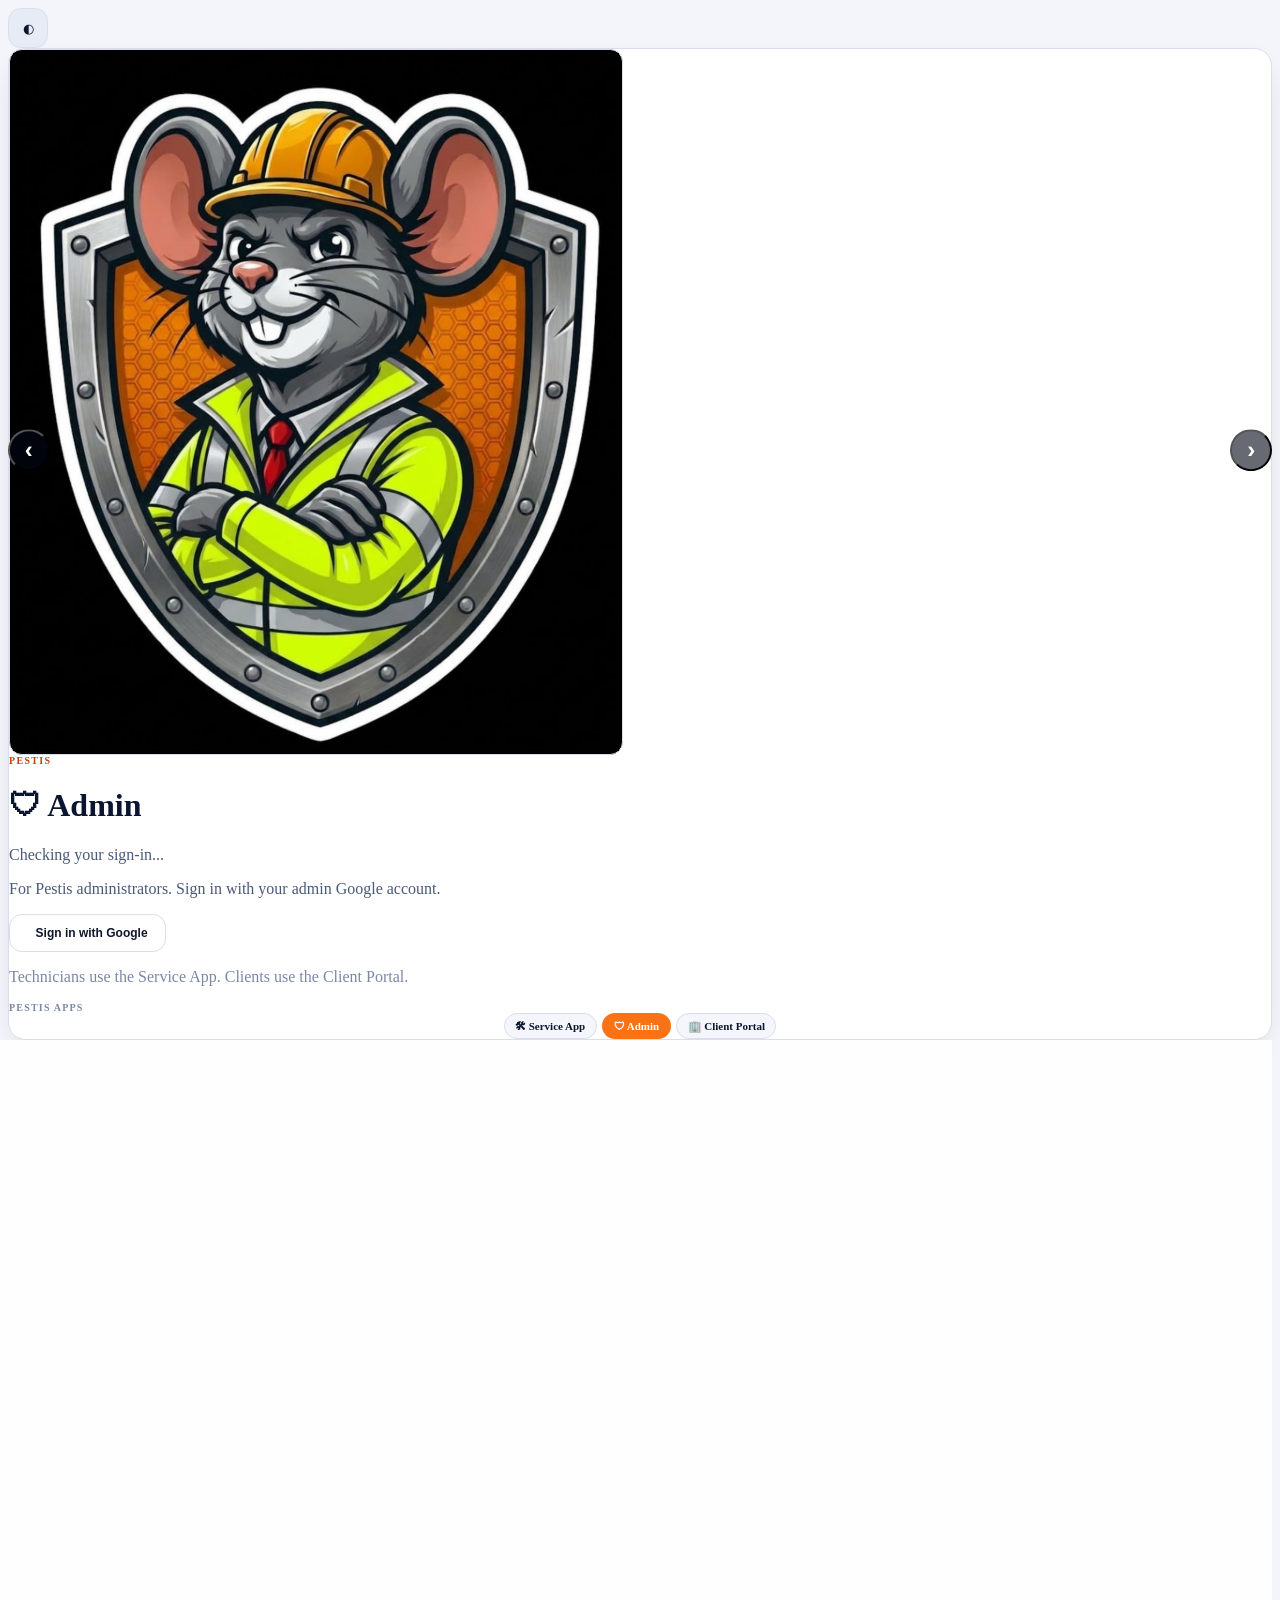
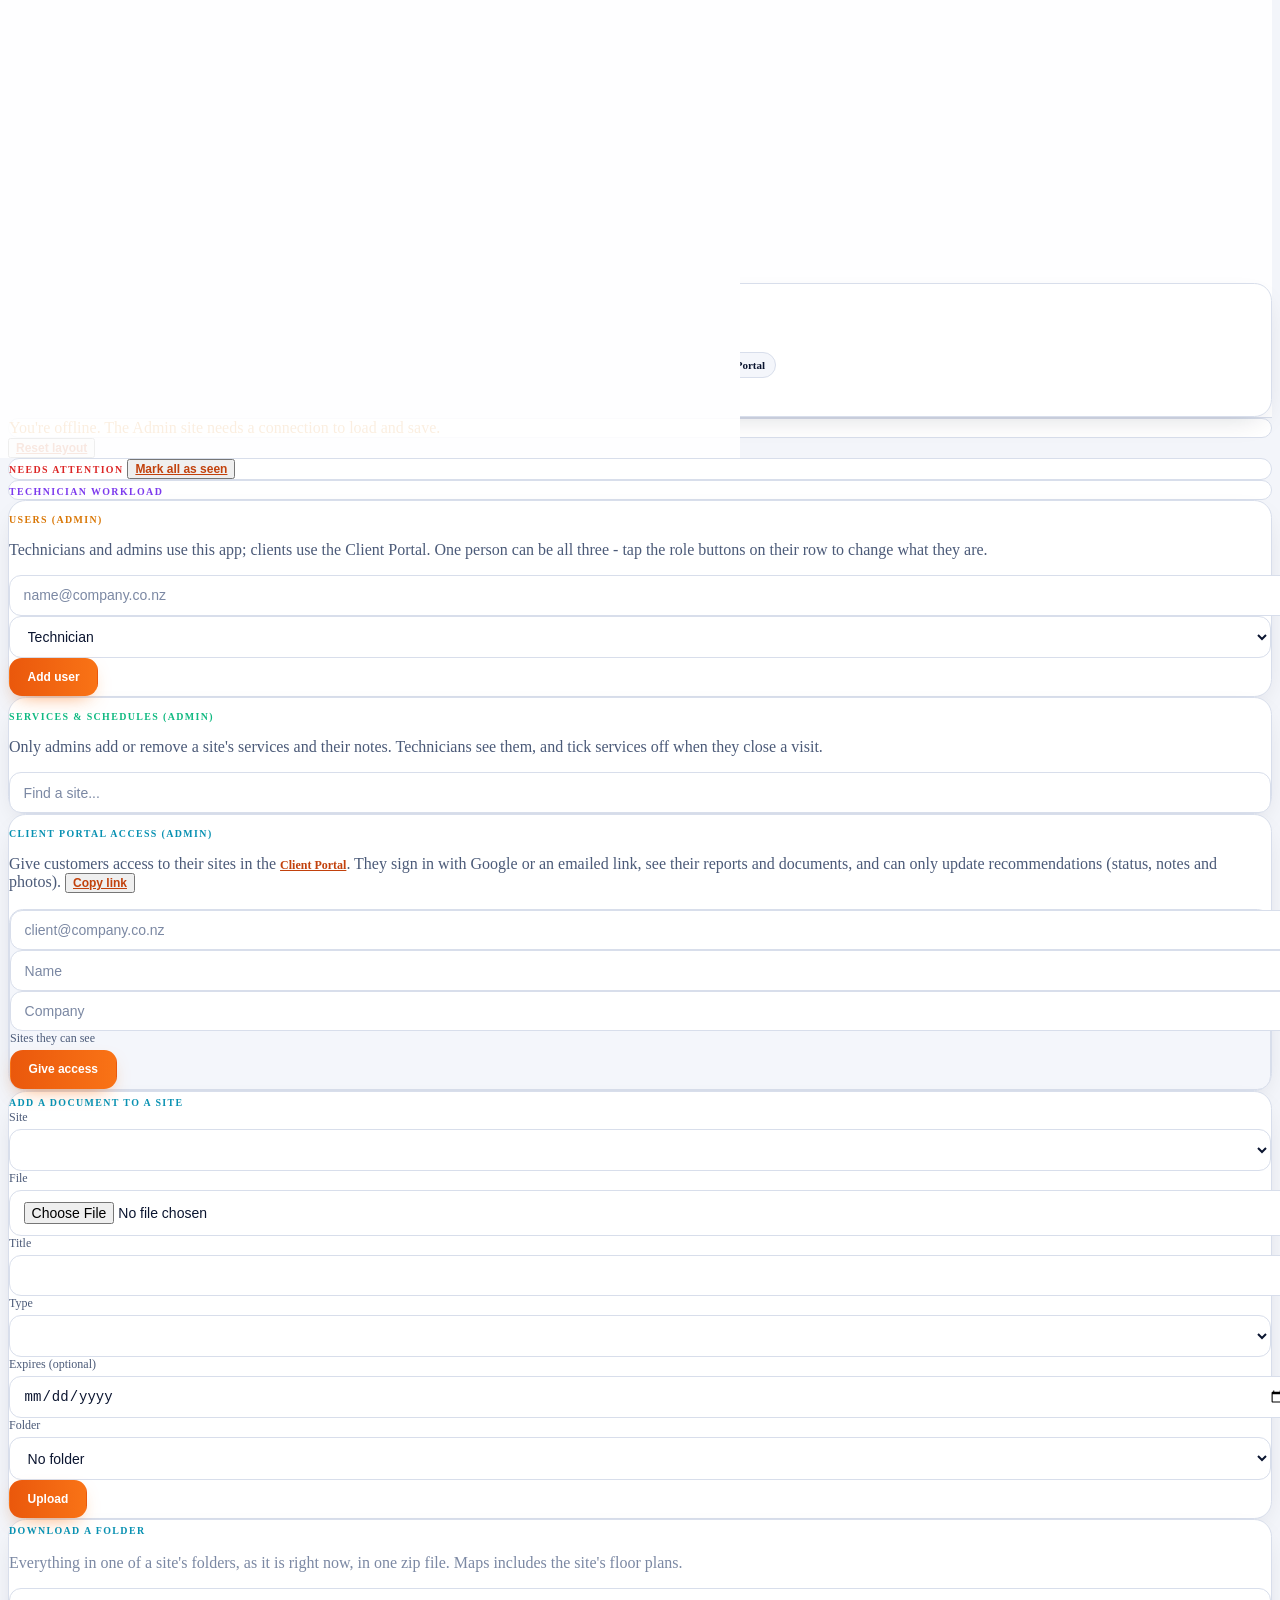
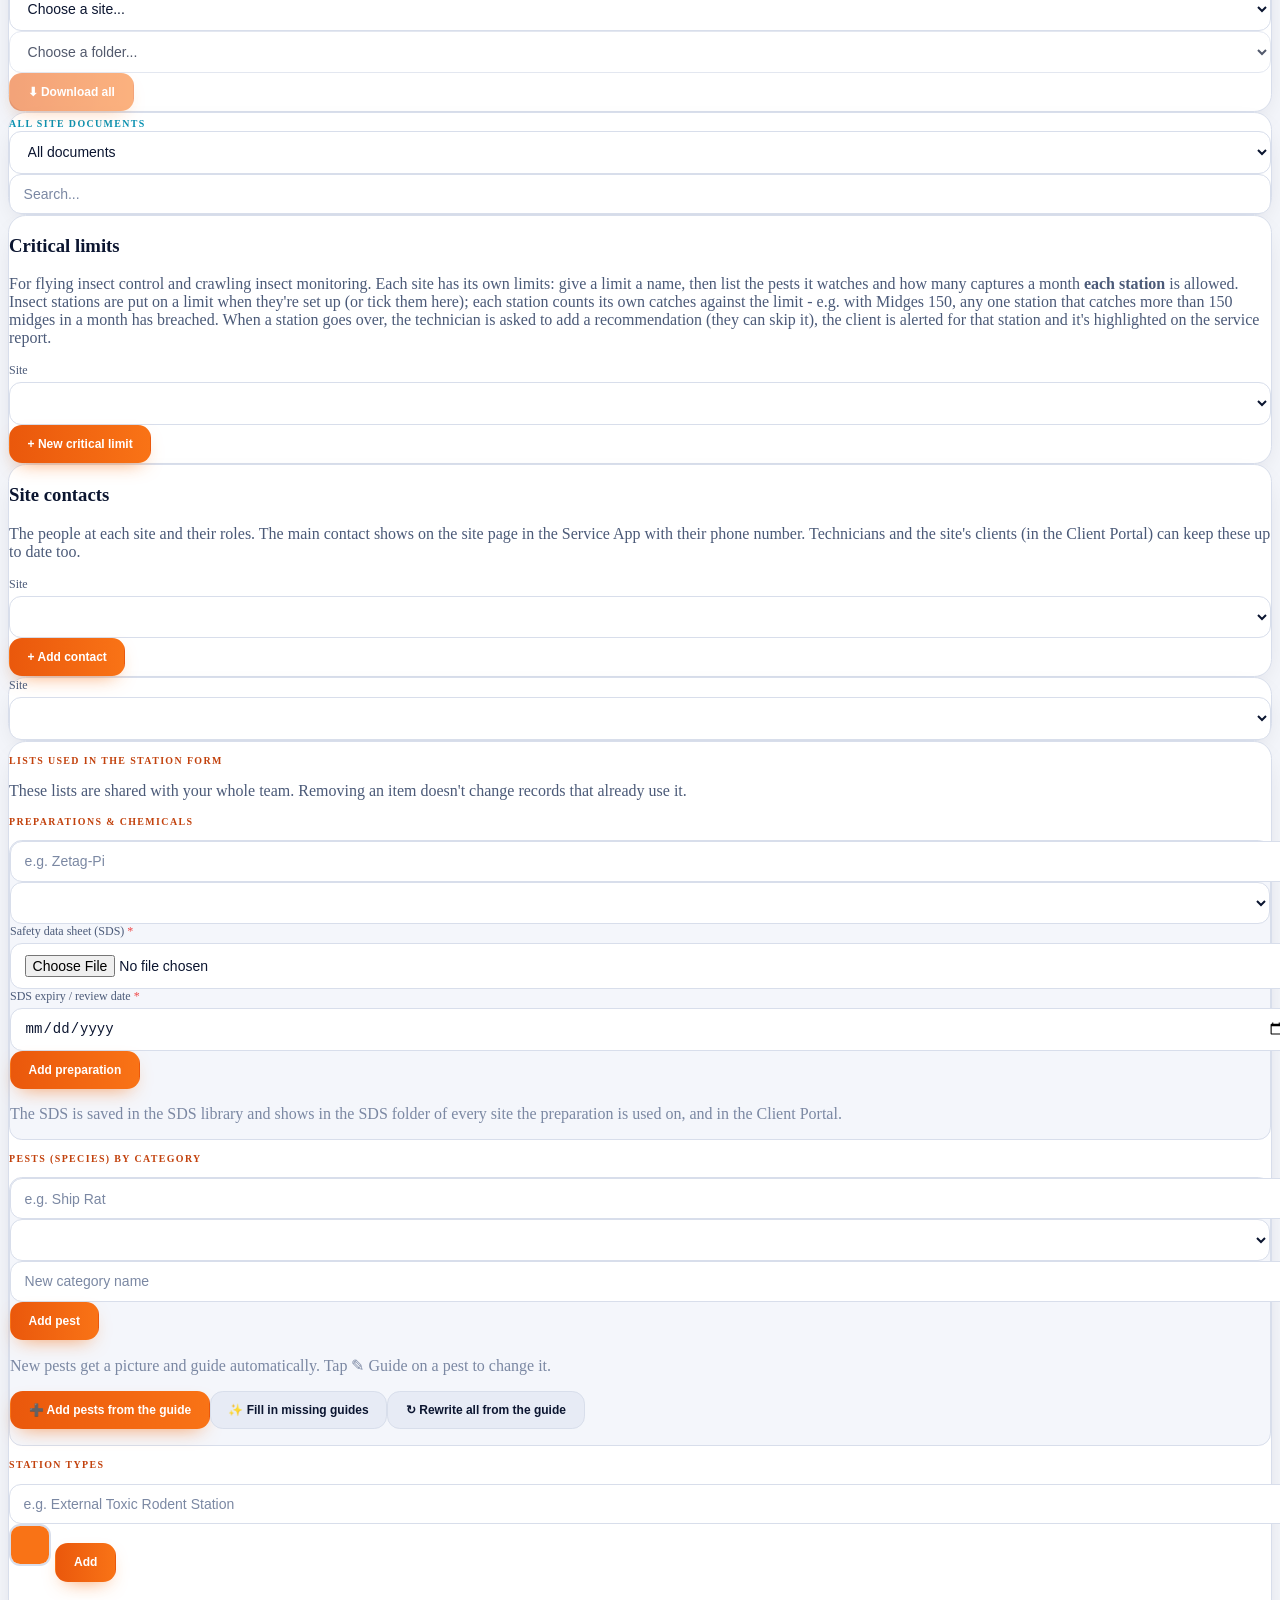
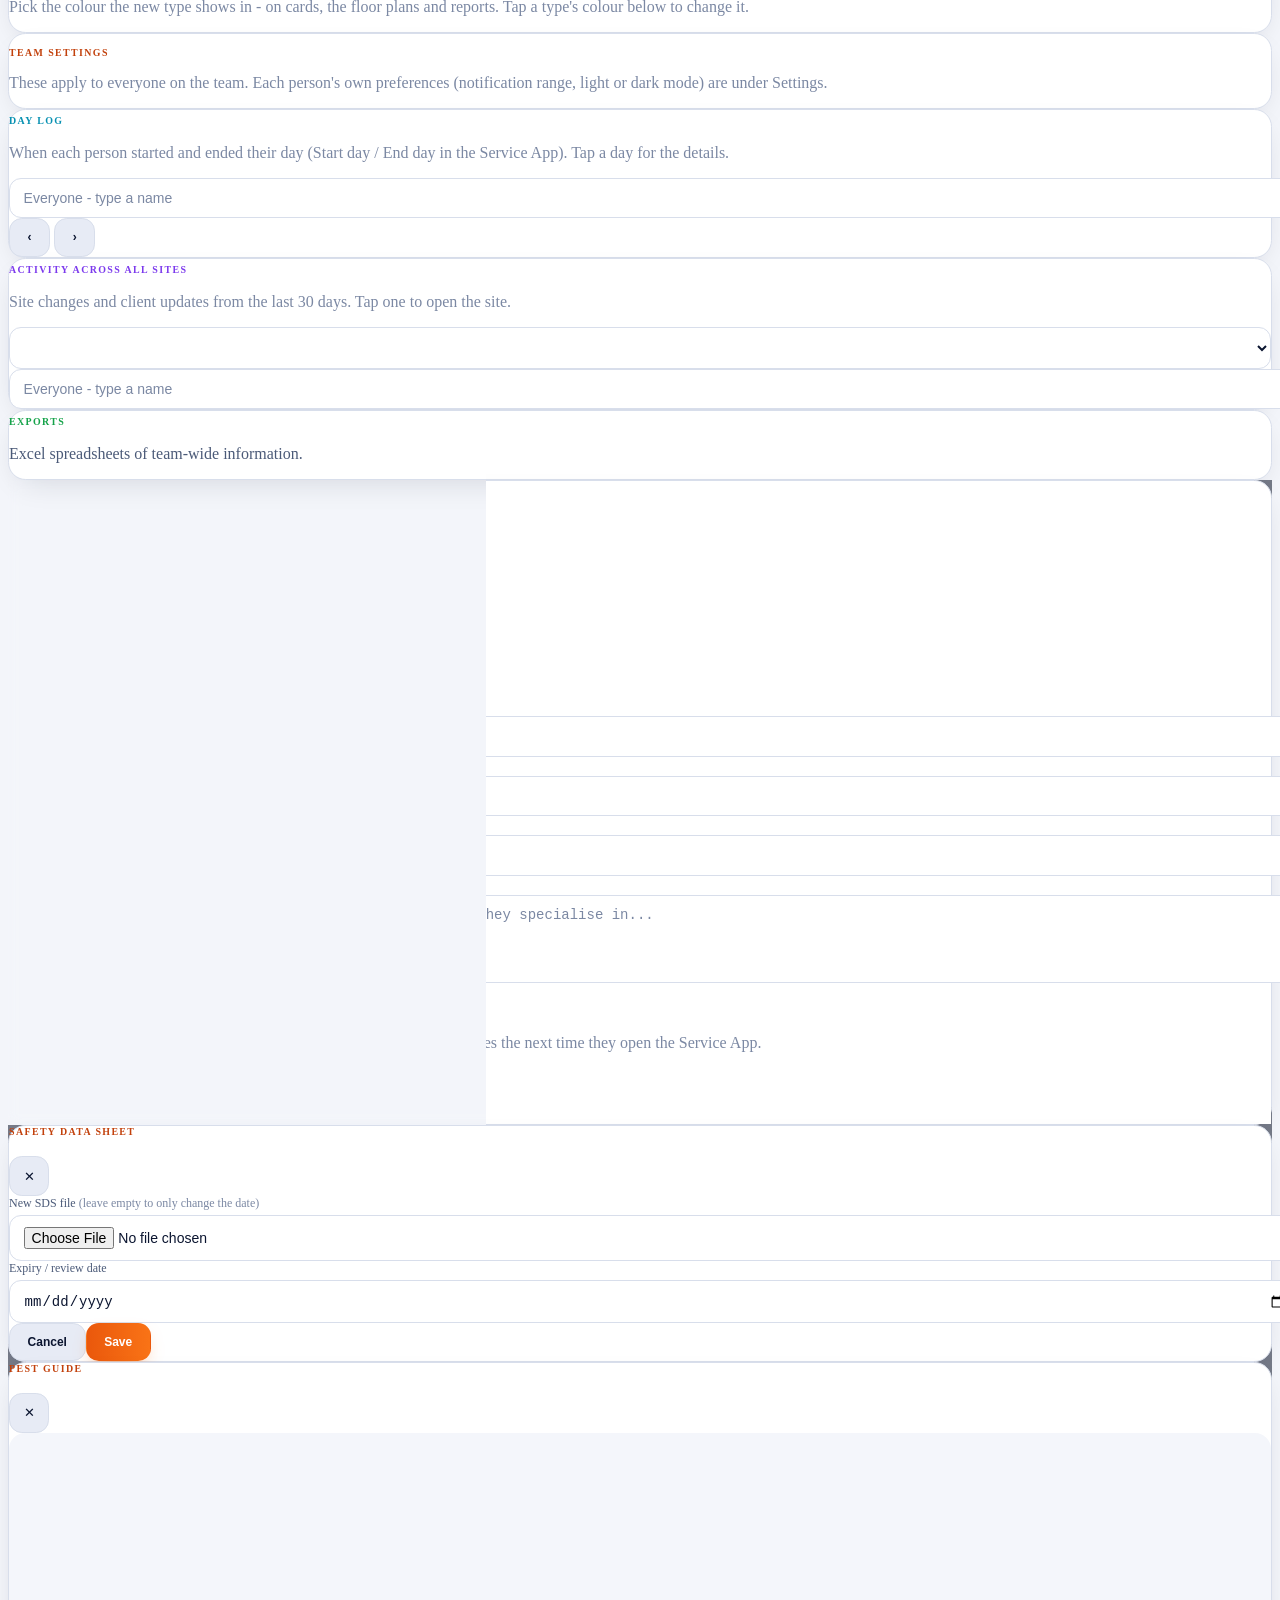
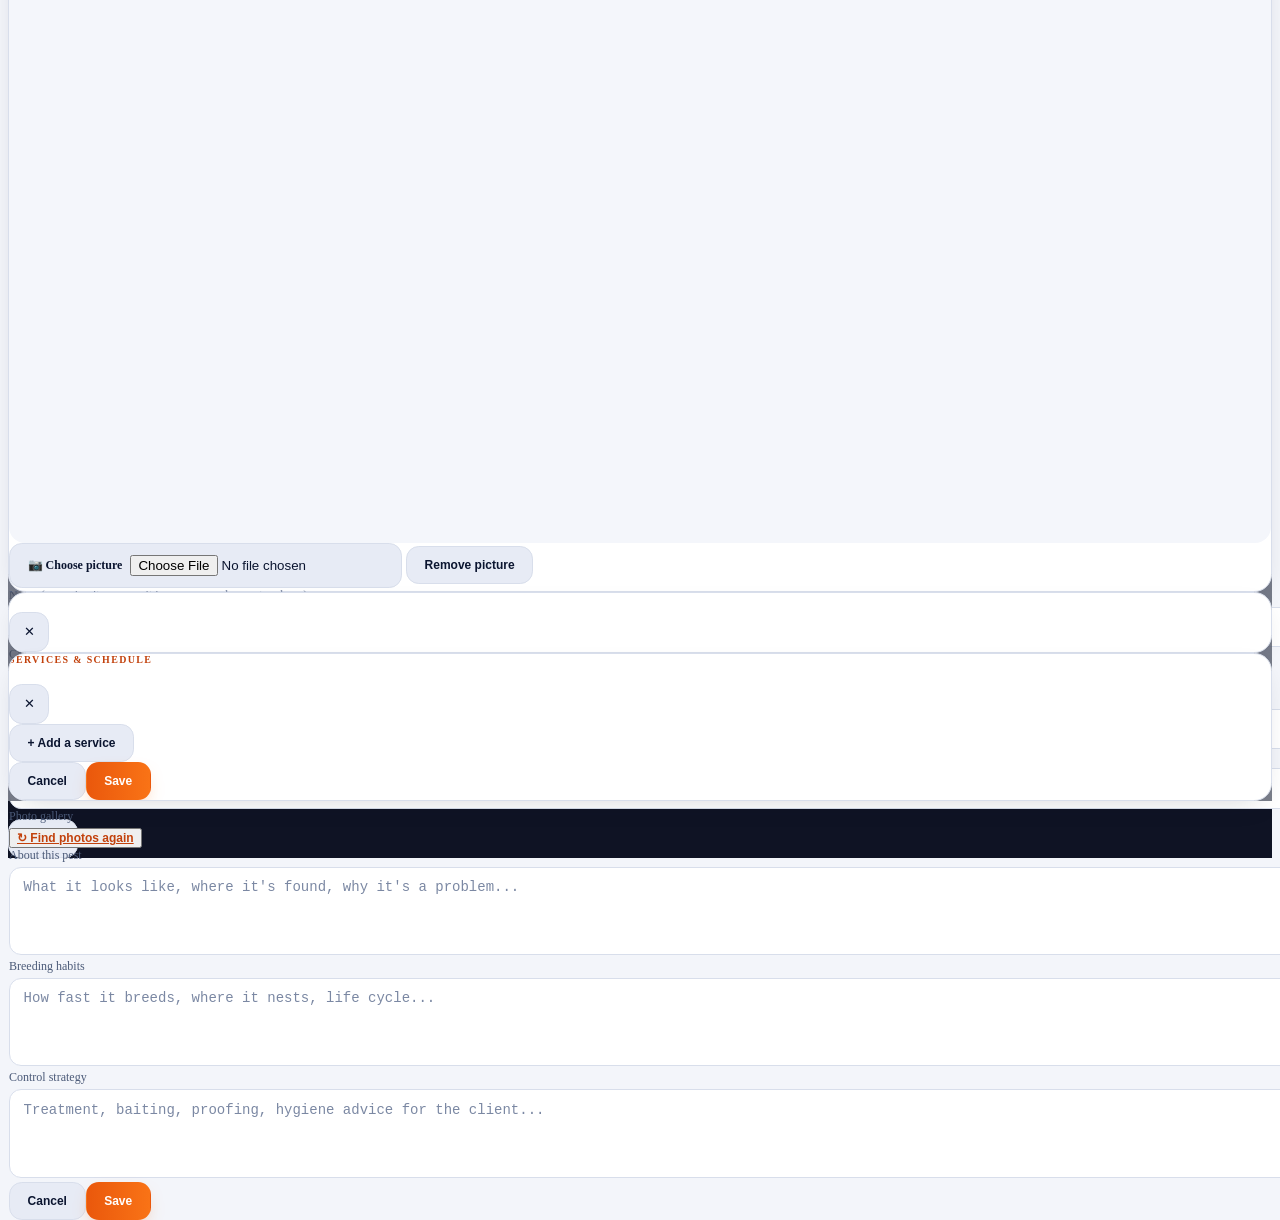
==== commit 0f17bde8: "r112: expiry date calendar, seen notifications stay in the bell, calendar-day counts, coloured visit" ====
--- a/admin.html
+++ b/admin.html
@@ -6,7 +6,7 @@
     The Admin site, separate from the Service App (index.html) and the Client Portal (client.html):
     its own page, its own sign-in (admin accounts only) and its own code. They only share the database.
     Open it at  https://<your site>/admin.html  and upload it next to index.html.
-    Version 2026.10.31-a48-oci
+    Version 2026.10.31-a49-oci
 -->
 <head>
     <meta charset="UTF-8">
@@ -1825,6 +1825,9 @@
         // CSS.escape isn't in every browser
         function cssEsc(v) { return (window.CSS && CSS.escape) ? CSS.escape(String(v)) : String(v).replace(/["\\\]\[]/g, '\\$&'); }
 
+        // whole calendar days from one moment to another (raised yesterday = 1 day), the same count in every app
+        function daysBetween(fromMs, toMs) { const d = t => { const x = new Date(t); return new Date(x.getFullYear(), x.getMonth(), x.getDate()).getTime(); }; return Math.max(0, Math.round((d(toMs) - d(fromMs)) / 86400000)); }
+
         // ---------- Station type colours ----------
         const STATION_COLORS = [
             // "Non-Toxic" also contains "toxic", so it is ruled out first
@@ -2078,6 +2081,34 @@
         const DOC_CATEGORIES = ['Service agreement', 'SDS', 'Insurance', 'Site map', 'Certificates', 'Reports', 'Other'];
 
         const openDocFolders = new Set();
+
+        // a date from a calendar: the browser's date box (tap it for the calendar, or type the date in it).
+        // Gives 'YYYY-MM-DD', '' when cleared (opts.clear names that button) or null when cancelled
+        function pickDate(title, current, opts) {
+            opts = opts || {};
+            return new Promise(resolve => {
+                const box = document.createElement('div');
+                box.className = 'overlay fixed inset-0 flex items-center justify-center p-4';
+                box.style.zIndex = '90';
+                box.innerHTML = `<form class="card p-5 w-full max-w-sm space-y-3" role="dialog" aria-modal="true" aria-label="${esc(title)}">
+                    <h3 class="font-black t-strong">${esc(title)}</h3>${opts.note ? `<p class="text-xs t-muted">${esc(opts.note)}</p>` : ''}
+                    <input type="date" class="field" id="pickDateInput" value="${esc(current || '')}" aria-label="${esc(title)}">
+                    <div class="flex flex-wrap justify-between gap-2">${opts.clear ? `<button type="button" data-a="clear" class="btn btn-secondary">${esc(opts.clear)}</button>` : '<span></span>'}
+                        <span class="flex gap-2"><button type="button" data-a="cancel" class="btn btn-secondary">Cancel</button><button type="submit" class="btn btn-primary">Save</button></span></div></form>`;
+                const input = box.querySelector('input');
+                const done = v => { box.remove(); document.removeEventListener('keydown', esc_); resolve(v); };
+                const esc_ = e => { if (e.key === 'Escape') done(null); };
+                box.addEventListener('click', e => { if (e.target === box) return done(null); const a = e.target.closest('[data-a]'); if (a) done(a.dataset.a === 'clear' ? '' : null); });
+                box.querySelector('form').addEventListener('submit', e => {
+                    e.preventDefault();
+                    if (!input.value) { if (opts.clear) done(''); else input.focus(); return; }
+                    done(input.value);
+                });
+                document.addEventListener('keydown', esc_);
+                document.body.appendChild(box);
+                setTimeout(() => input.focus(), 50);
+            });
+        }
 
         function docExpiryChip(d) {
             if (!d.expires_on) return '';
@@ -3266,7 +3297,8 @@
 /* PESTIS-VISITPDF:BEGIN - the visit report PDF and the A4 pest map (identical in the Service App and the Client Portal; edit visitpdf_shared.js and run sync_visitpdf.py) */
 // Each app turns its own visit into the plain description below, so the report is the same wherever it's downloaded:
 //   { siteId, id (the visit's, if it has reached the server), siteName, address, completed, type, tech, start, end, inProgress, stationsChecked, services: [..], notes,
-//     breaches: ['line', ..], entries: [{ name, barcode, type, activity, pests, prep, notes }],
+//     breaches: ['line', ..], entries: [{ name, barcode, type, activity, acts (every activity on the check), pests, prep, notes }],
+//     added / removed: [{ name, barcode, type }] (stations installed or taken out on the visit),
 //     recs: [{ id, no, status, raised, station, barcode, text, closed, note }],
 //   Stations, recommendations and the visit link to the Client Portal.
 //     signedBy, signedAt, noSignatureReason, signature (picture data URL or null), by (who downloaded it), app ('Service App' | 'Client Portal') }
@@ -3281,6 +3313,15 @@
     const ENTRY_COLS = [['Station', 34], ['Barcode', 18], ['Type', 30], ['Activity', 16], ['Pests', 24], ['Preparation', 50], ['Notes', 50]];
     // where a station, recommendation or visit opens in the Client Portal (reports link back to it)
     const portalLink = (cid, kind, id) => cid == null || id == null ? null : `${location.origin}/client.html#/site/${encodeURIComponent(cid)}/${{ station: 'overview', rec: 'recs', visit: 'visits' }[kind]}/${kind}/${encodeURIComponent(id)}`;
+    // a station check's colour: red if a pest was caught or the activity was high, amber for low or medium (or any other
+    // sign of activity), green for no activity. acts = every activity recorded on the check (more pests have their own)
+    function level(acts) {
+        const a = (Array.isArray(acts) ? acts : [acts]).map(x => String(x || '').trim().toLowerCase()).filter(x => x && x !== 'none' && x !== 'no activity');
+        return a.some(x => x === 'caught' || x === 'high') ? 'red' : a.length ? 'amber' : 'green';
+    }
+    const LEVEL_FILL = { red: [254, 202, 202], amber: [253, 230, 138], green: [187, 247, 208] };
+    const LEVEL_TEXT = { red: 'Red: pest caught or high activity', amber: 'Amber: low or medium activity', green: 'Green: no activity' };
+    const STATION_COLS = [['Station', 50], ['Barcode', 30], ['Type', 60]];
     const REC_COLS = [['No.', 16], ['Status', 18], ['Raised', 20], ['Station', 30], ['Barcode', 18], ['Recommendation', 70], ['Closed', 20], ['Latest note', 50]];
 
     // the Pesties logo, made small enough for a PDF (loaded once)
@@ -3465,7 +3506,8 @@
             y += 19;
         };
         // links: for each row, { column number: web address } - those cells are blue and open the address when clicked
-        const table = (cols, rows, links) => {
+        // fills: a colour for each row's background ([r, g, b], or none for the usual stripes)
+        const table = (cols, rows, links, fills) => {
             const total = cols.reduce((a, c) => a + c[1], 0), scale = (W - 2 * M) / total, widths = cols.map(c => c[1] * scale);
             const head = () => {
                 doc.setFillColor(226, 232, 240); doc.rect(M, y, W - 2 * M, 7, 'F');
@@ -3480,7 +3522,9 @@
                 const cells = r.map((val, i) => doc.splitTextToSize(String(val == null ? '' : val), widths[i] - 3));
                 const h = Math.max(...cells.map(c => c.length)) * 3.4 + 2.6;
                 if (y + h > H - 12) { newPage(); head(); doc.setFont('helvetica', 'normal'); doc.setFontSize(7.5); }
-                if (ri % 2) { doc.setFillColor(248, 250, 252); doc.rect(M, y, W - 2 * M, h, 'F'); }
+                const fill = fills && fills[ri];
+                if (fill) { doc.setFillColor(...fill); doc.rect(M, y, W - 2 * M, h, 'F'); doc.setDrawColor(255, 255, 255); doc.setLineWidth(.4); doc.line(M, y + h, W - M, y + h); }
+                else if (ri % 2) { doc.setFillColor(248, 250, 252); doc.rect(M, y, W - 2 * M, h, 'F'); }
                 let x0 = M; cells.forEach((c, i) => {
                     const url = links && links[ri] && links[ri][i];
                     if (url) doc.setTextColor(37, 99, 235); else doc.setTextColor(15, 23, 42);
@@ -3511,8 +3555,16 @@
         heading("Technician's notes"); para(v.notes || 'No notes provided');
         heading('Station records');
         const stLink = b => portalLink(v.siteId, 'station', b);
+        // the colours used (a key above the table)
+        if ((v.entries || []).length) {
+            room(8); let kx = M; doc.setFont('helvetica', 'normal'); doc.setFontSize(7.5);
+            ['green', 'amber', 'red'].forEach(k => { doc.setFillColor(...LEVEL_FILL[k]); doc.rect(kx, y - 3, 4, 4, 'F'); doc.setTextColor(51, 65, 85); doc.text(LEVEL_TEXT[k], kx + 5.5, y); kx += doc.getTextWidth(LEVEL_TEXT[k]) + 12; });
+            y += 4;
+        }
         table(ENTRY_COLS, (v.entries || []).map(e => [e.name, e.barcode, e.type, e.activity === 'None' || !e.activity ? 'No activity' : e.activity, e.pests || '-', e.prep || '-', e.notes || '']),
-            (v.entries || []).map(e => ({ 0: stLink(e.barcode), 1: stLink(e.barcode) })));
+            (v.entries || []).map(e => ({ 0: stLink(e.barcode), 1: stLink(e.barcode) })), (v.entries || []).map(e => LEVEL_FILL[level(e.acts || [e.activity])]));
+        if ((v.added || []).length) { heading(`Stations installed on this visit (${v.added.length})`); table(STATION_COLS, v.added.map(s => [s.name || s.barcode, s.barcode, s.type || '']), v.added.map(s => ({ 0: stLink(s.barcode), 1: stLink(s.barcode) }))); }
+        if ((v.removed || []).length) { heading(`Stations removed on this visit (${v.removed.length})`); table(STATION_COLS, v.removed.map(s => [s.name || s.barcode, s.barcode, s.type || ''])); }
         if ((v.recs || []).length) {
             heading('Recommendations raised');
             table(REC_COLS, v.recs.map(r => [r.no || '', r.status || '', day(r.raised), r.station || '', r.barcode || '', r.text || '', r.closed ? day(r.closed) : '', r.note || '']),
@@ -3790,7 +3842,7 @@
         return view._pz;
     }
 
-    return { build, logo, pestMap, pestMapPage, pin, portalLink, heatPoints, heatCanvas, heatPanel, heatOpen, heatFilter, heatTick, heatMount, panZoom, pick, pickGo };
+    return { build, level, logo, pestMap, pestMapPage, pin, portalLink, heatPoints, heatCanvas, heatPanel, heatOpen, heatFilter, heatTick, heatMount, panZoom, pick, pickGo };
 })();
 
 // ---------- Boards: boxes you can drag into a new order and resize (width and height), like the Service App's site page ----------
@@ -3973,6 +4025,17 @@
 //   svc = Service App (index.html), adm = Admin (admin.html), cli = Client Portal (client.html - written for clients)
 const WN = (() => {
     const LOG = [
+        { rev: 'r112', date: '2026-10-31', v: { svc: '2026.10.31-r112', adm: '2026.10.31-a49', cli: '2026.10.31-p64' },
+            svc: ['Documents: the expiry date is picked from a calendar (you can still type it in), with "No expiry" to clear it',
+                  'Visit report: each station row is coloured - green no activity, amber low or medium activity, red a pest caught or high activity - with a key above the table',
+                  'Visit report: the stations installed and the stations removed on the visit are listed, so the customer can see them',
+                  'Recommendations: days open are counted in calendar days, so the same recommendation shows the same number everywhere'],
+            adm: ['Documents: the expiry date is picked from a calendar (you can still type it in), with "No expiry" to clear it',
+                  'Recommendations: days open are counted in calendar days, the same as the other apps'],
+            cli: ['Notifications: ones you have seen stay in the list (new ones are at the top, marked New) - they just no longer count on the bell',
+                  'Visit report: each station row is coloured - green no activity, amber low or medium activity, red a pest caught or high activity',
+                  'Visit report: the stations installed and the stations removed on the visit are listed',
+                  'Recommendations: the days open now match everywhere (the card and "Oldest still open" could differ by a day)'] },
         { rev: 'r111', date: '2026-10-31', v: { svc: '2026.10.31-r111', adm: '2026.10.31-a48', cli: '2026.10.31-p63' },
             svc: ['Notifications: floor plans due for their yearly check come up a month before, and again once the check is overdue (instead of under Needs action)',
                   'Notifications: a site document gives another notification when it expires within a month, and again once it has expired',
@@ -4402,6 +4465,8 @@
     const e = v => String(v == null ? '' : v).replace(/[&<>"']/g, c => ({ '&': '&amp;', '<': '&lt;', '>': '&gt;', '"': '&quot;', "'": '&#39;' }[c]));
     const parse = p => { if (typeof p === 'string') { try { return JSON.parse(p); } catch (x) { return {}; } } return p || {}; };
     const DAY = 86400000;
+    // whole calendar days from one moment to another, the same count as the rest of the apps
+    const calDays = (a, b) => { const d = t => { const x = new Date(t); return new Date(x.getFullYear(), x.getMonth(), x.getDate()).getTime(); }; return Math.max(0, Math.round((d(b) - d(a)) / DAY)); };
     const LOC = 'en-NZ';
     const fmtD = t => t ? new Date(t).toLocaleDateString(LOC, { day: 'numeric', month: 'short', year: 'numeric' }) : '-';
     const fmtDT = t => t ? new Date(t).toLocaleString(LOC, { day: 'numeric', month: 'short', year: 'numeric', hour: 'numeric', minute: '2-digit' }) : '-';
@@ -4949,7 +5014,7 @@
             const ks = months(a || (list.length ? Math.min(...list.map(r => r.raisedAt)) : Date.now()), b);
             const head = [{ t: 'Number' }, { t: 'Raised' }, { t: 'Station' }, { t: 'Type' }, { t: 'Recommendation' }, { t: 'Status' }, { t: 'Days open', num: true }];
             const no = r => r.no != null ? 'R-' + String(r.no).padStart(4, '0') : '';
-            const days = r => Math.max(0, Math.round(((r.completedAt || Date.now()) - r.raisedAt) / DAY));
+            const days = r => calDays(r.raisedAt, r.completedAt || Date.now());
             return {
                 html: kpis([{ v: list.length, l: 'raised' }, { v: list.filter(r => r.status !== 'complete').length, l: 'still open or pending', c: '#ea580c' }, { v: done.length, l: 'completed', c: '#16a34a' }, { v: avg == null ? '-' : avg + ' days', l: 'average time to complete' }])
                     + `<div class="pr-two"><div class="pr-chart"><div class="pr-cap">Raised and completed each month</div>${lineChart([{ name: 'Raised', color: '#ea580c', vals: ks.map(k => list.filter(r => monthKey(r.raisedAt) === k).length) }, { name: 'Completed', color: '#16a34a', vals: ks.map(k => done.filter(r => monthKey(r.completedAt) === k).length) }], ks, { lbl: monthLbl, label: 'Recommendations raised and completed per month' })}</div><div class="pr-chart"><div class="pr-cap">By type</div>${barChart(Array.from(byCat.entries()).sort((p, q) => q[1] - p[1]).map(([c, n], i) => ({ l: c, v: n, c: PALETTE[i % 8] })))}</div></div>`
@@ -5189,7 +5254,7 @@
 /* PESTIS-REPORTS:END */
 
         // Tells index.html what loaded, and which version of the hook-up it was written for
-        window.ADDON_INFO = { name: 'Pestis Admin', version: '2026.10.31-a48-oci', api: 0 };
+        window.ADDON_INFO = { name: 'Pestis Admin', version: '2026.10.31-a49-oci', api: 0 };
 
         async function loadAdminPanel() {
             const profList = document.getElementById('adminProfilesList');
@@ -5857,10 +5922,8 @@
         async function adminDocExpiry(id) {
             const d = adminData.docs.find(x => x.id === id);
             if (!d) return;
-            const v = prompt(`Expiry date for "${d.title}" (YYYY-MM-DD). Leave empty if it doesn't expire.`, d.expires_on || '');
-            if (v === null) return;
-            const val = v.trim();
-            if (val && !/^\d{4}-\d{2}-\d{2}$/.test(val)) { alert('Enter the date as YYYY-MM-DD, e.g. 2027-03-31.'); return; }
+            const val = await pickDate(`Expiry date for "${d.title}"`, d.expires_on, { clear: 'No expiry', note: 'Pick the date from the calendar, or type it in.' });
+            if (val === null) return;
             await adminDocUpdate(d, { expires_on: val || null }, `Document "${d.title}" expiry ${val ? 'set to ' + fmtDay(val) : 'removed'}`);
         }
         async function adminDocMove(id) {
@@ -6829,7 +6892,7 @@
             recs: ['Outstanding recommendations', 'Every open or pending recommendation across all sites.', () => {
                 xlsxDownload('Pestis outstanding recommendations', ['Number', 'Site', 'Station', 'Barcode', 'Recommendation', 'Status', 'Raised', 'Raised by', 'Days open'],
                     adminData.recs.slice().sort((a, b) => (a.raised_at > b.raised_at ? 1 : -1)).map(r => [fmtRecNo(r.rec_no), siteById(r.client_id) ? siteById(r.client_id).Name : r.client_id, r.station_name, r.station_barcode, r.text, r.status,
-                        fmtDay(String(r.raised_at || '').slice(0, 10)), r.raised_by, Math.floor((Date.now() - Date.parse(r.raised_at)) / 86400000)]));
+                        fmtDay(String(r.raised_at || '').slice(0, 10)), r.raised_by, daysBetween(Date.parse(r.raised_at), Date.now())]));
             }],
             services: ['Service schedule', 'Every contracted service with when it was last done and next due.', () => {
                 const rows = [];
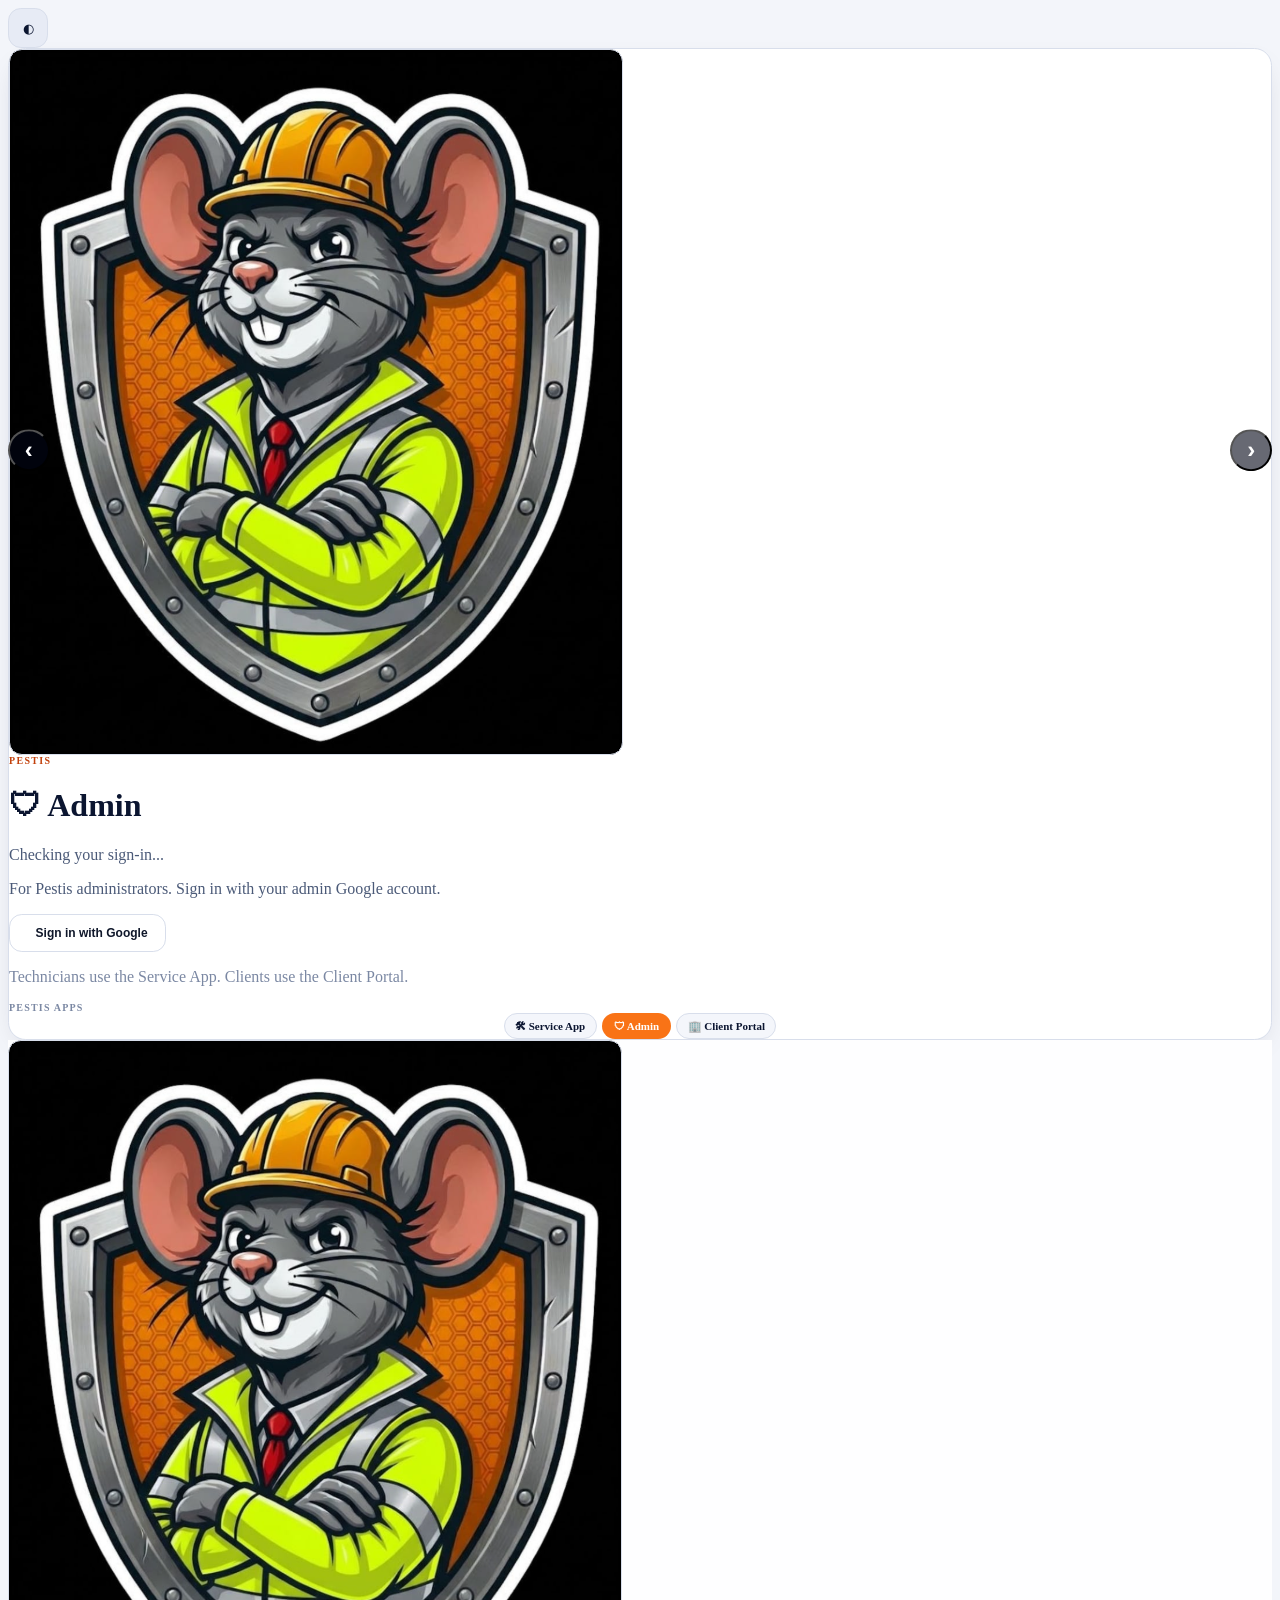
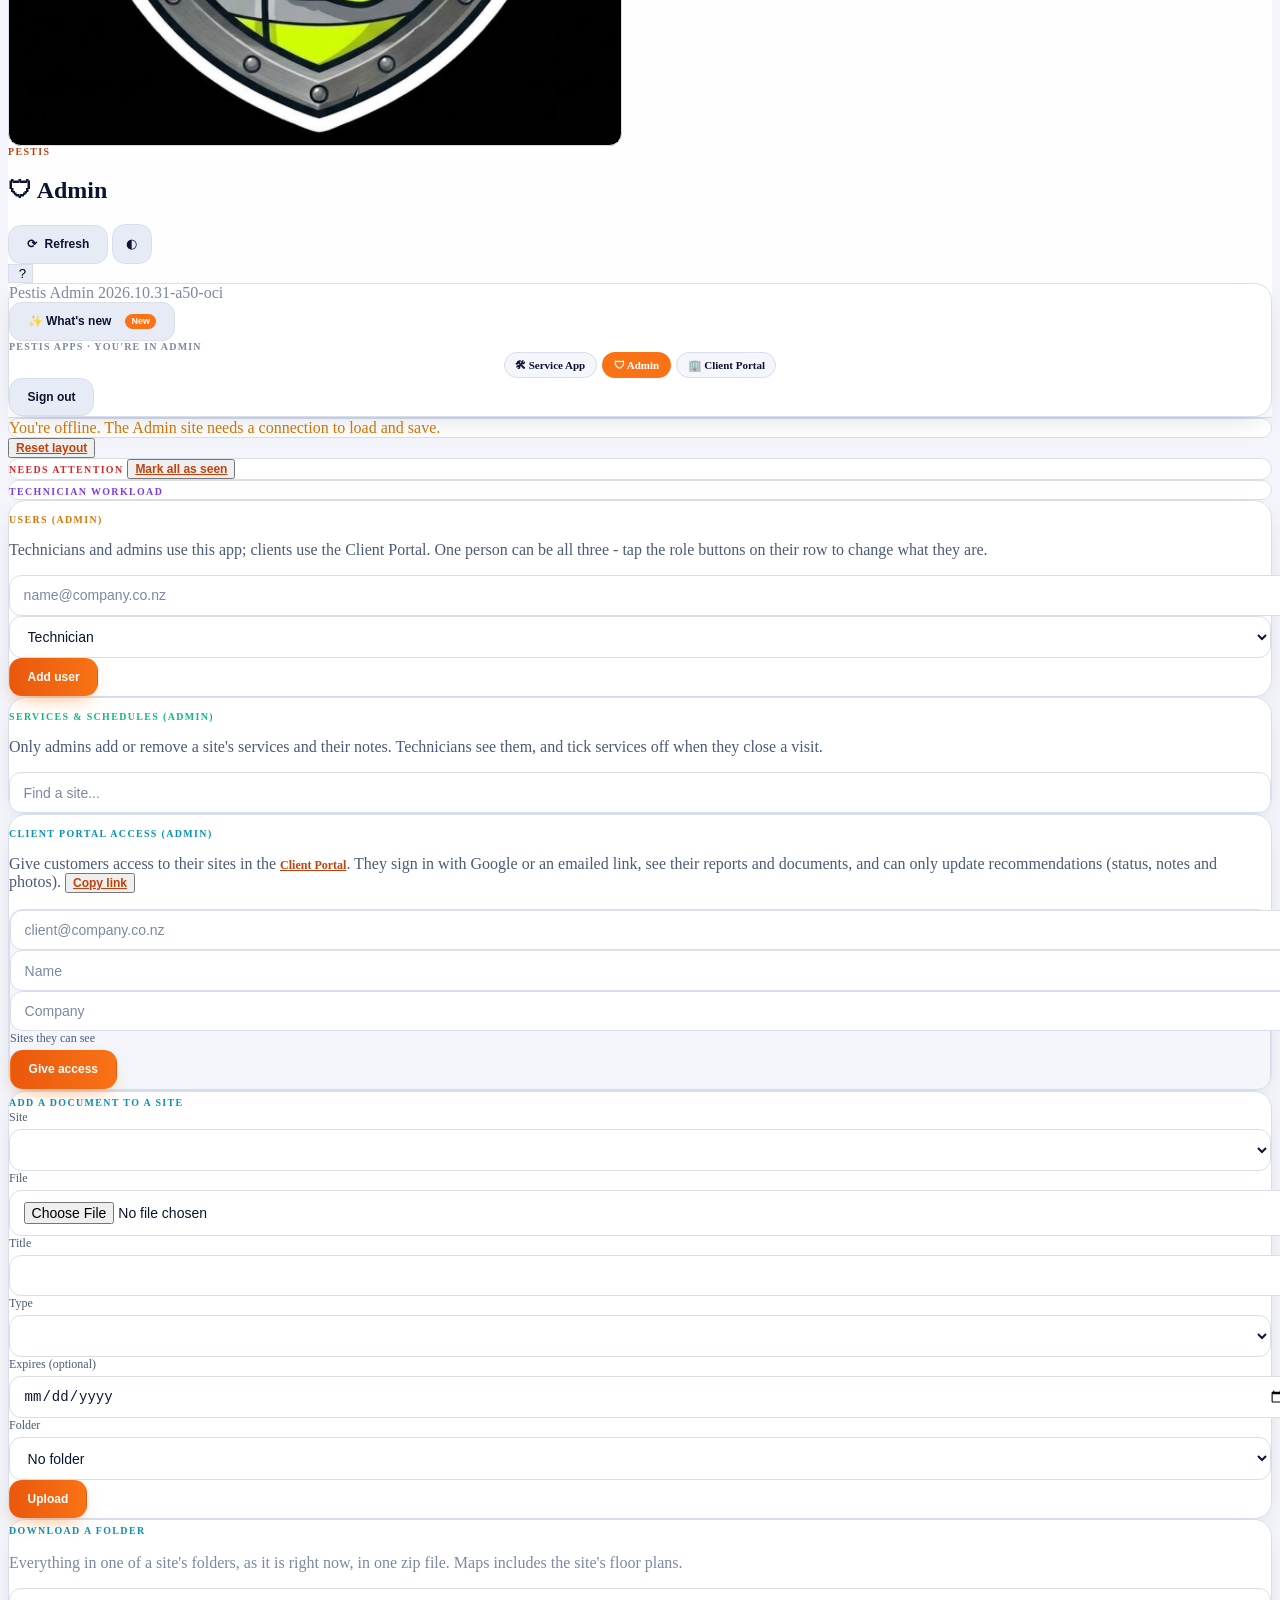
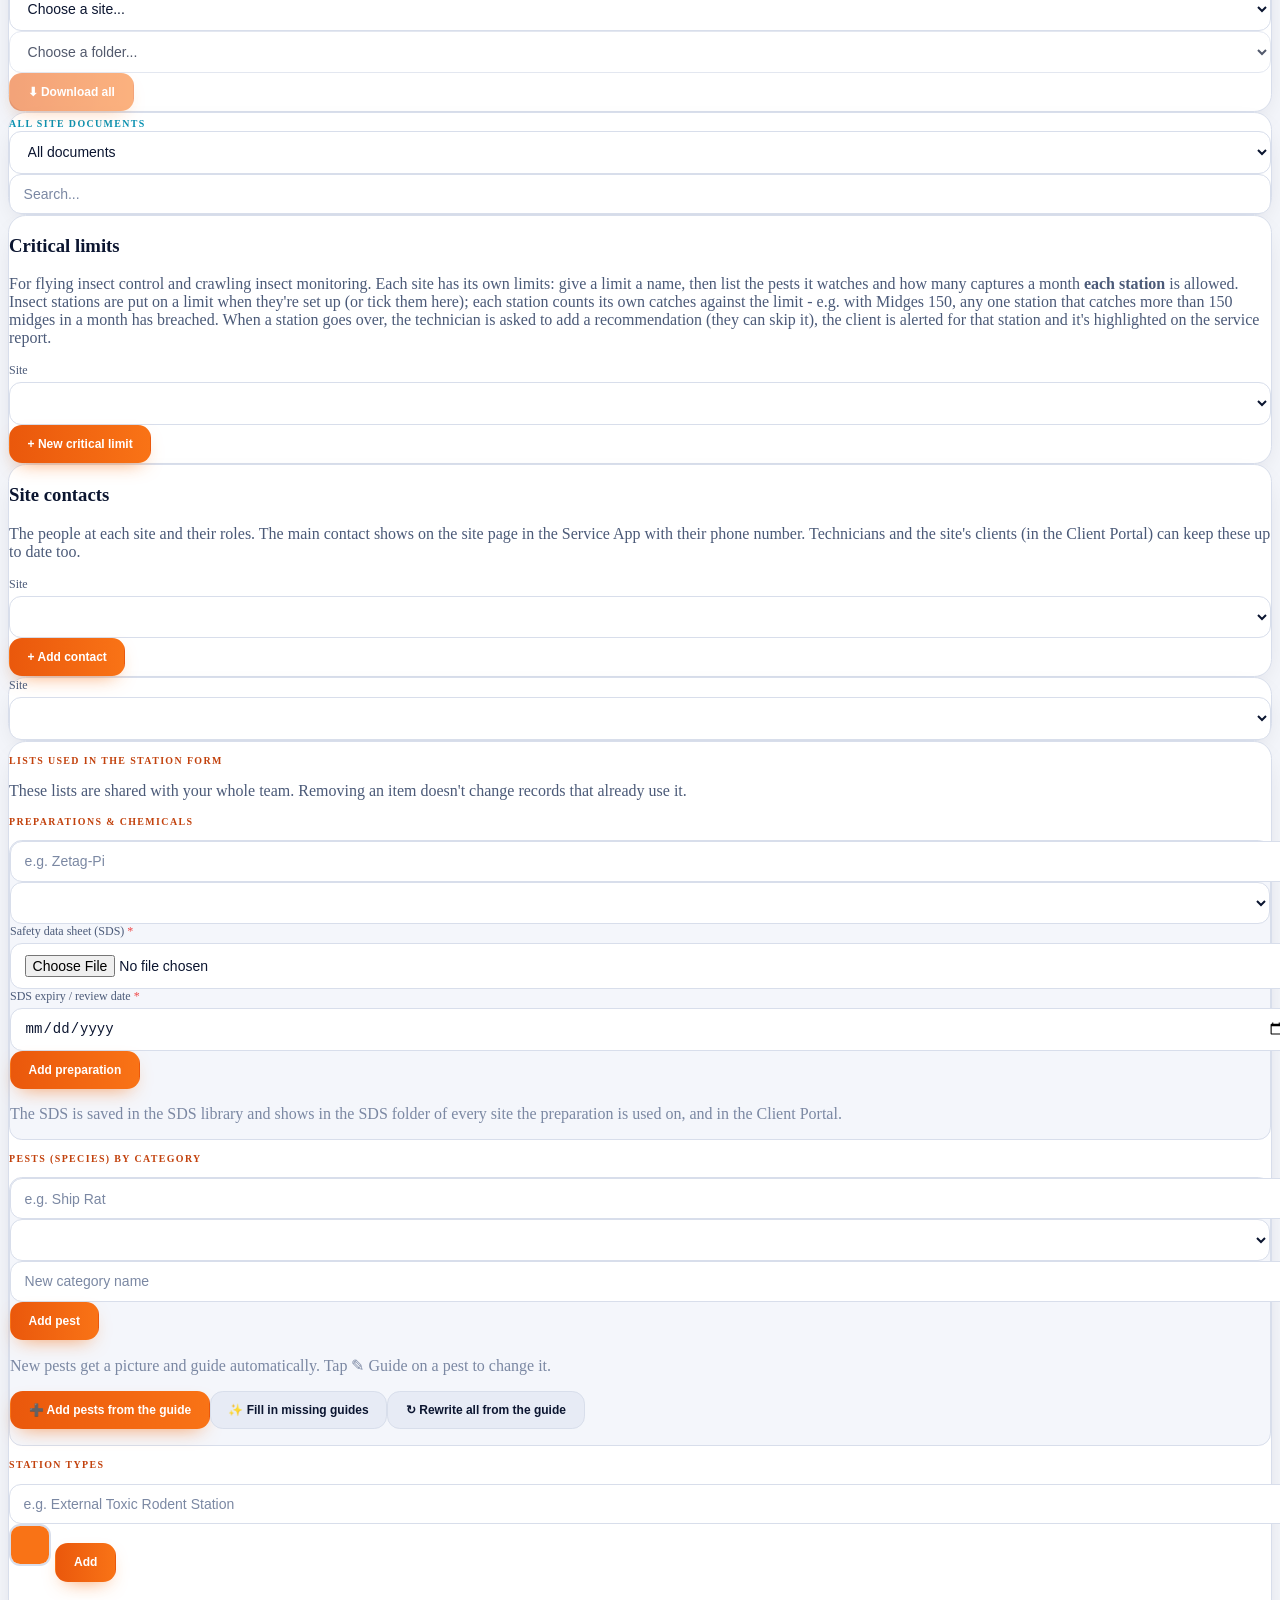
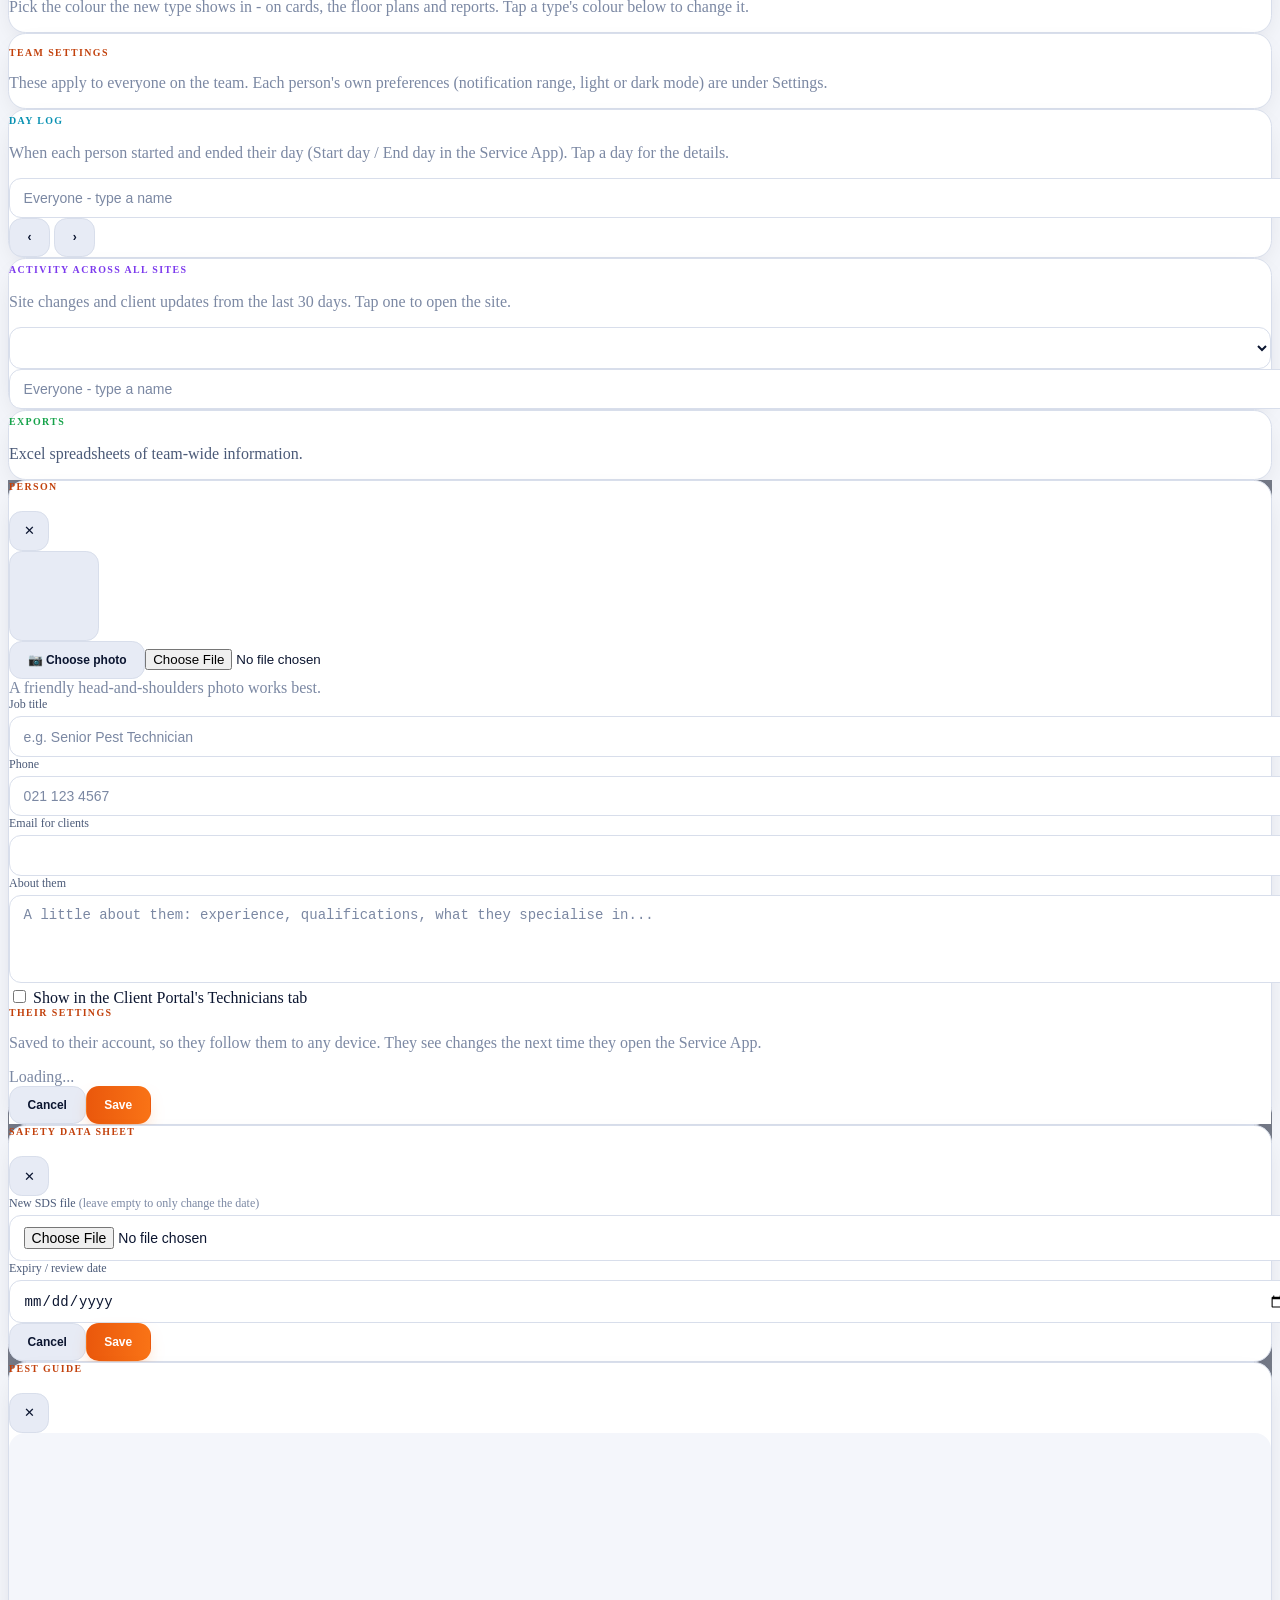
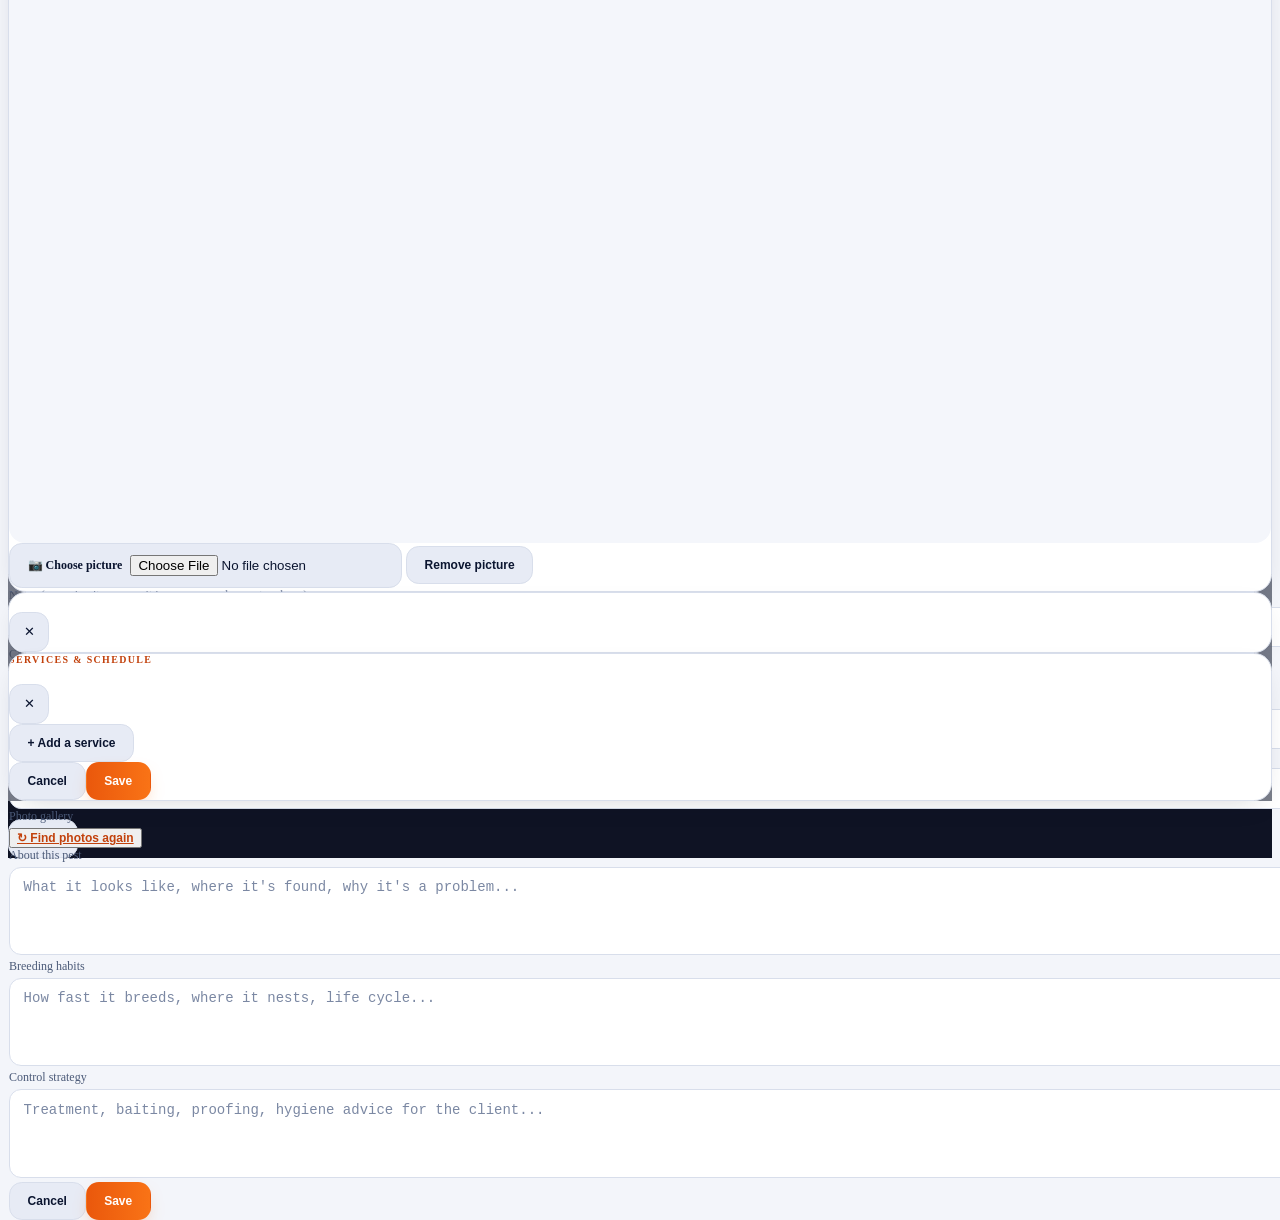
==== commit ddca466a: "r113: visit report colours by breach, long breach lists over pages, row gaps - Colours: red = critic" ====
--- a/admin.html
+++ b/admin.html
@@ -6,7 +6,7 @@
     The Admin site, separate from the Service App (index.html) and the Client Portal (client.html):
     its own page, its own sign-in (admin accounts only) and its own code. They only share the database.
     Open it at  https://<your site>/admin.html  and upload it next to index.html.
-    Version 2026.10.31-a49-oci
+    Version 2026.10.31-a50-oci
 -->
 <head>
     <meta charset="UTF-8">
@@ -3297,7 +3297,7 @@
 /* PESTIS-VISITPDF:BEGIN - the visit report PDF and the A4 pest map (identical in the Service App and the Client Portal; edit visitpdf_shared.js and run sync_visitpdf.py) */
 // Each app turns its own visit into the plain description below, so the report is the same wherever it's downloaded:
 //   { siteId, id (the visit's, if it has reached the server), siteName, address, completed, type, tech, start, end, inProgress, stationsChecked, services: [..], notes,
-//     breaches: ['line', ..], entries: [{ name, barcode, type, activity, acts (every activity on the check), pests, prep, notes }],
+//     breaches: ['line', ..], entries: [{ name, barcode, type, activity, acts (every activity on the check), breach (took the station over a critical limit), pests, prep, notes }],
 //     added / removed: [{ name, barcode, type }] (stations installed or taken out on the visit),
 //     recs: [{ id, no, status, raised, station, barcode, text, closed, note }],
 //   Stations, recommendations and the visit link to the Client Portal.
@@ -3313,14 +3313,16 @@
     const ENTRY_COLS = [['Station', 34], ['Barcode', 18], ['Type', 30], ['Activity', 16], ['Pests', 24], ['Preparation', 50], ['Notes', 50]];
     // where a station, recommendation or visit opens in the Client Portal (reports link back to it)
     const portalLink = (cid, kind, id) => cid == null || id == null ? null : `${location.origin}/client.html#/site/${encodeURIComponent(cid)}/${{ station: 'overview', rec: 'recs', visit: 'visits' }[kind]}/${kind}/${encodeURIComponent(id)}`;
-    // a station check's colour: red if a pest was caught or the activity was high, amber for low or medium (or any other
-    // sign of activity), green for no activity. acts = every activity recorded on the check (more pests have their own)
-    function level(acts) {
-        const a = (Array.isArray(acts) ? acts : [acts]).map(x => String(x || '').trim().toLowerCase()).filter(x => x && x !== 'none' && x !== 'no activity');
-        return a.some(x => x === 'caught' || x === 'high') ? 'red' : a.length ? 'amber' : 'green';
+    // a station check's colour: red if it took the station over a critical limit or the activity was high, amber if a pest
+    // was caught or the activity was medium (or any other sign of activity), green for low or no activity.
+    // acts = every activity recorded on the check (more pests have their own)
+    function level(acts, breach) {
+        if (breach) return 'red';
+        const a = (Array.isArray(acts) ? acts : [acts]).map(x => String(x || '').trim().toLowerCase()).filter(x => x && x !== 'none' && x !== 'no activity' && x !== 'low');
+        return a.includes('high') ? 'red' : a.length ? 'amber' : 'green';
     }
     const LEVEL_FILL = { red: [254, 202, 202], amber: [253, 230, 138], green: [187, 247, 208] };
-    const LEVEL_TEXT = { red: 'Red: pest caught or high activity', amber: 'Amber: low or medium activity', green: 'Green: no activity' };
+    const LEVEL_TEXT = { red: 'Red: critical limit breach or high activity', amber: 'Amber: pest caught or medium activity', green: 'Green: low or no activity' };
     const STATION_COLS = [['Station', 50], ['Barcode', 30], ['Type', 60]];
     const REC_COLS = [['No.', 16], ['Status', 18], ['Raised', 20], ['Station', 30], ['Barcode', 18], ['Recommendation', 70], ['Closed', 20], ['Latest note', 50]];
 
@@ -3523,7 +3525,7 @@
                 const h = Math.max(...cells.map(c => c.length)) * 3.4 + 2.6;
                 if (y + h > H - 12) { newPage(); head(); doc.setFont('helvetica', 'normal'); doc.setFontSize(7.5); }
                 const fill = fills && fills[ri];
-                if (fill) { doc.setFillColor(...fill); doc.rect(M, y, W - 2 * M, h, 'F'); doc.setDrawColor(255, 255, 255); doc.setLineWidth(.4); doc.line(M, y + h, W - M, y + h); }
+                if (fill) { doc.setFillColor(...fill); doc.rect(M, y, W - 2 * M, h - .6, 'F'); }
                 else if (ri % 2) { doc.setFillColor(248, 250, 252); doc.rect(M, y, W - 2 * M, h, 'F'); }
                 let x0 = M; cells.forEach((c, i) => {
                     const url = links && links[ri] && links[ri][i];
@@ -3537,14 +3539,20 @@
             y += 5;
         };
         const alert = lines => {
-            const wrapped = lines.map(l => doc.splitTextToSize(l, W - 2 * M - 8));
-            const n = wrapped.reduce((a, l) => a + l.length, 0);
-            room(10 + n * 5);
-            doc.setFillColor(254, 226, 226); doc.setDrawColor(239, 68, 68); doc.roundedRect(M, y, W - 2 * M, 8 + n * 5, 2, 2, 'FD');
-            doc.setTextColor(153, 27, 27); doc.setFontSize(9);
-            let ly = y + 6;
-            wrapped.forEach((l, i) => { doc.setFont('helvetica', i ? 'normal' : 'bold'); doc.text(l, M + 4, ly); ly += l.length * 5; });
-            y += 12 + n * 5;
+            doc.setFontSize(9);
+            const rows = [];
+            lines.forEach((l, i) => doc.splitTextToSize(String(l), W - 2 * M - 8).forEach(s => rows.push({ s, bold: !i })));
+            const title = rows.length ? rows[0].s : '';
+            while (rows.length) {
+                if (y + 18 > H - 12) newPage();
+                const part = rows.splice(0, Math.max(1, Math.floor((H - 12 - 8 - y) / 5)));
+                doc.setFillColor(254, 226, 226); doc.setDrawColor(239, 68, 68); doc.roundedRect(M, y, W - 2 * M, 8 + part.length * 5, 2, 2, 'FD');
+                doc.setTextColor(153, 27, 27);
+                let ly = y + 6;
+                part.forEach(r => { doc.setFont('helvetica', r.bold ? 'bold' : 'normal'); doc.text(r.s, M + 4, ly); ly += 5; });
+                y += 12 + part.length * 5;
+                if (rows.length) { newPage(); rows.unshift({ s: title + ' (continued)', bold: true }); }
+            }
         };
 
         header();
@@ -3562,7 +3570,7 @@
             y += 4;
         }
         table(ENTRY_COLS, (v.entries || []).map(e => [e.name, e.barcode, e.type, e.activity === 'None' || !e.activity ? 'No activity' : e.activity, e.pests || '-', e.prep || '-', e.notes || '']),
-            (v.entries || []).map(e => ({ 0: stLink(e.barcode), 1: stLink(e.barcode) })), (v.entries || []).map(e => LEVEL_FILL[level(e.acts || [e.activity])]));
+            (v.entries || []).map(e => ({ 0: stLink(e.barcode), 1: stLink(e.barcode) })), (v.entries || []).map(e => LEVEL_FILL[level(e.acts || [e.activity], e.breach)]));
         if ((v.added || []).length) { heading(`Stations installed on this visit (${v.added.length})`); table(STATION_COLS, v.added.map(s => [s.name || s.barcode, s.barcode, s.type || '']), v.added.map(s => ({ 0: stLink(s.barcode), 1: stLink(s.barcode) }))); }
         if ((v.removed || []).length) { heading(`Stations removed on this visit (${v.removed.length})`); table(STATION_COLS, v.removed.map(s => [s.name || s.barcode, s.barcode, s.type || ''])); }
         if ((v.recs || []).length) {
@@ -4025,6 +4033,12 @@
 //   svc = Service App (index.html), adm = Admin (admin.html), cli = Client Portal (client.html - written for clients)
 const WN = (() => {
     const LOG = [
+        { rev: 'r113', date: '2026-10-31', v: { svc: '2026.10.31-r113', adm: '2026.10.31-a50', cli: '2026.10.31-p65' },
+            svc: ['Visit report colours: red for a critical limit breach or high activity, amber for a pest caught or medium activity, green for low or no activity',
+                  'Visit report: a long list of critical limit breaches carries on over the next pages (it could run off the page and leave the first page blank), and each coloured row has a clear line between it and the next'],
+            adm: ['Visit reports: the new colours (red breach or high, amber caught or medium, green low or none), and long breach lists carry on over the pages'],
+            cli: ['Visit report colours: red for a critical limit breach or high activity, amber for a pest caught or medium activity, green for low or no activity',
+                  'Visit report PDF: a long list of critical limit breaches carries on over the next pages (it could run off the page and leave the first page blank), and each coloured row has a clear line between it and the next'] },
         { rev: 'r112', date: '2026-10-31', v: { svc: '2026.10.31-r112', adm: '2026.10.31-a49', cli: '2026.10.31-p64' },
             svc: ['Documents: the expiry date is picked from a calendar (you can still type it in), with "No expiry" to clear it',
                   'Visit report: each station row is coloured - green no activity, amber low or medium activity, red a pest caught or high activity - with a key above the table',
@@ -5254,7 +5268,7 @@
 /* PESTIS-REPORTS:END */
 
         // Tells index.html what loaded, and which version of the hook-up it was written for
-        window.ADDON_INFO = { name: 'Pestis Admin', version: '2026.10.31-a49-oci', api: 0 };
+        window.ADDON_INFO = { name: 'Pestis Admin', version: '2026.10.31-a50-oci', api: 0 };
 
         async function loadAdminPanel() {
             const profList = document.getElementById('adminProfilesList');
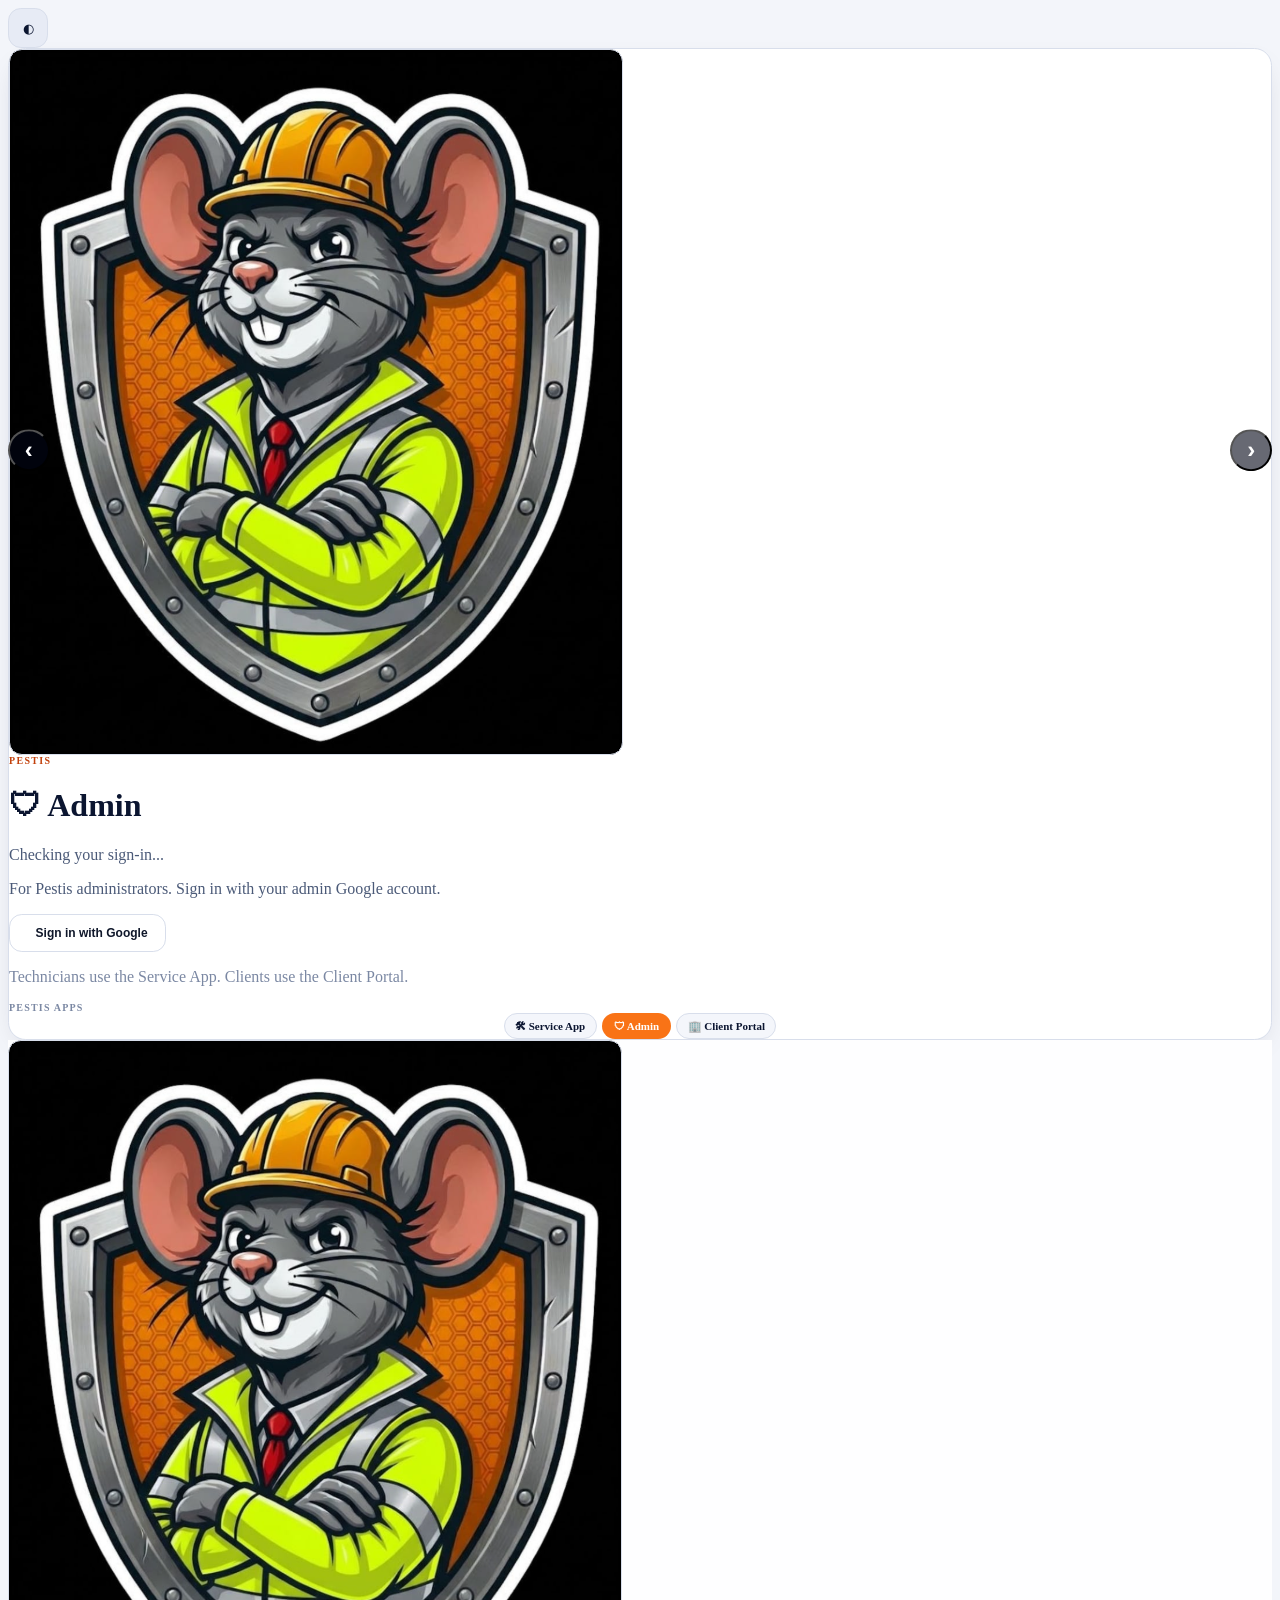
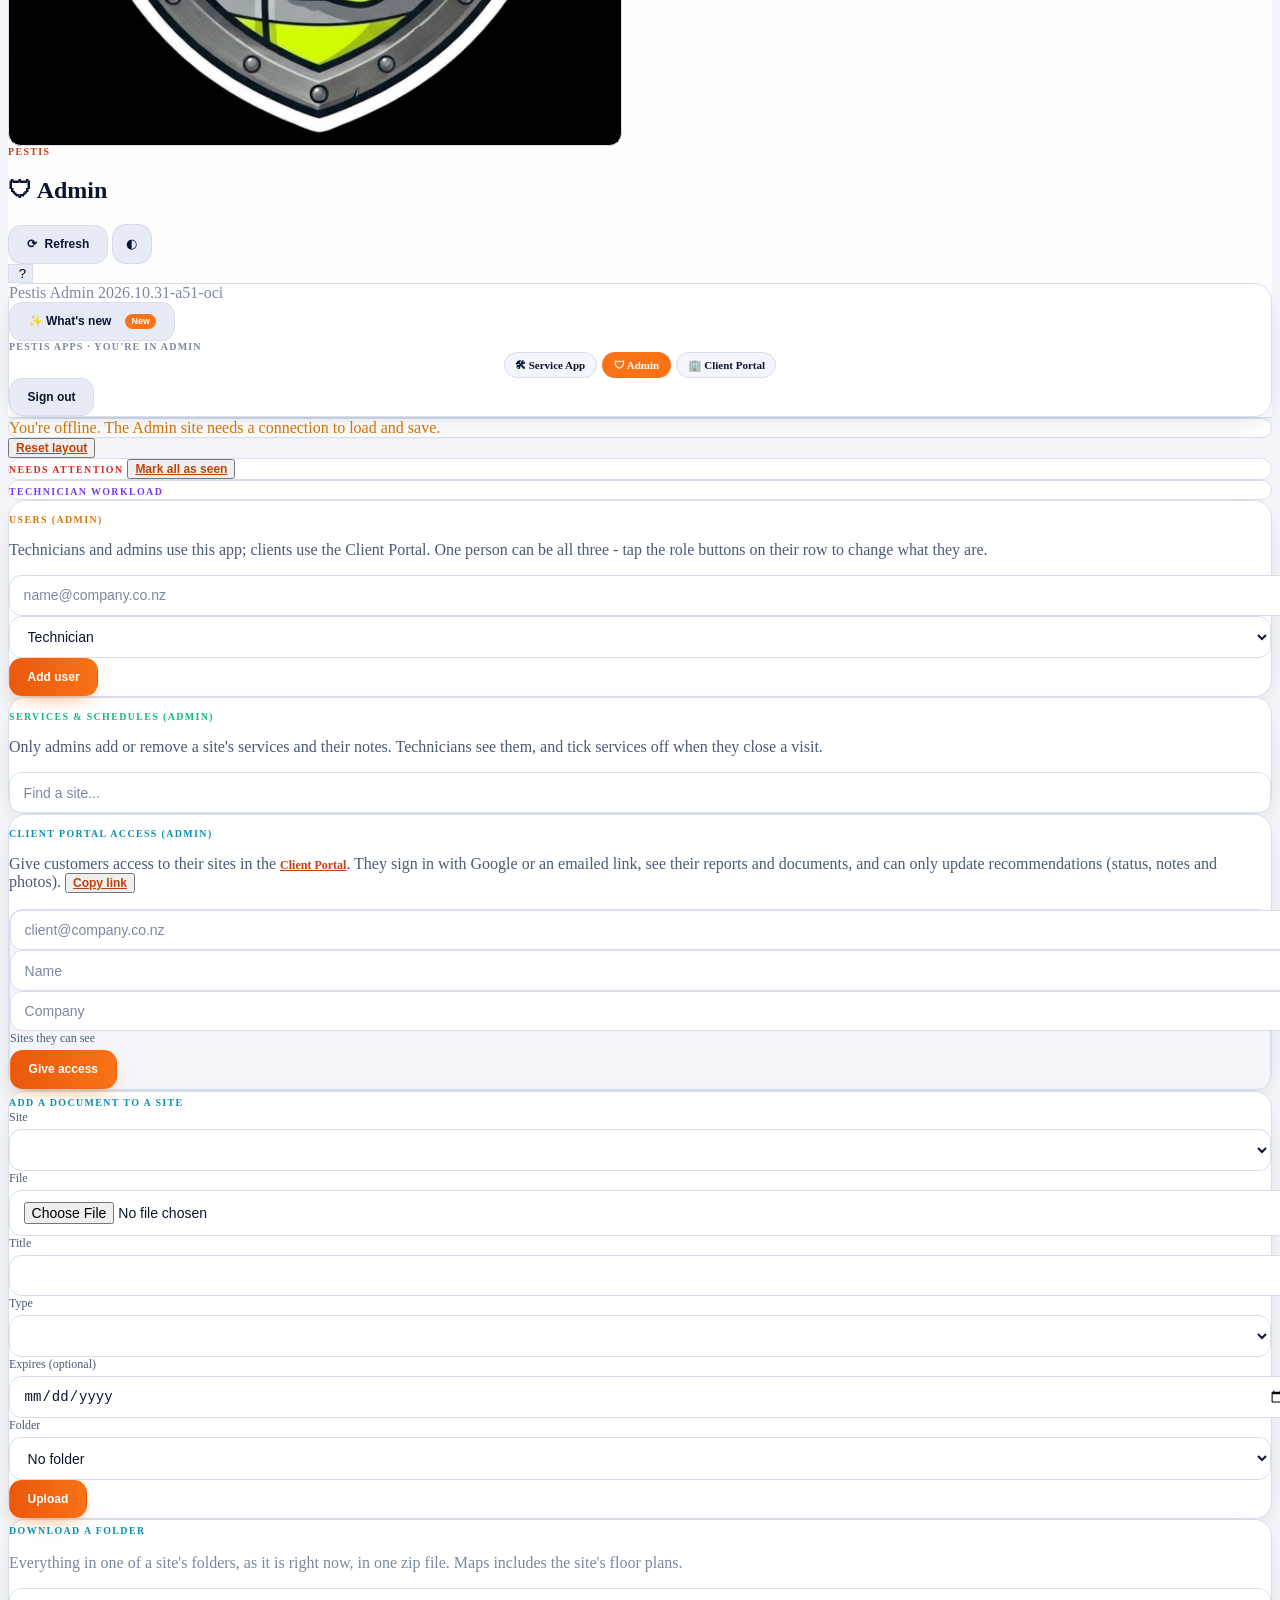
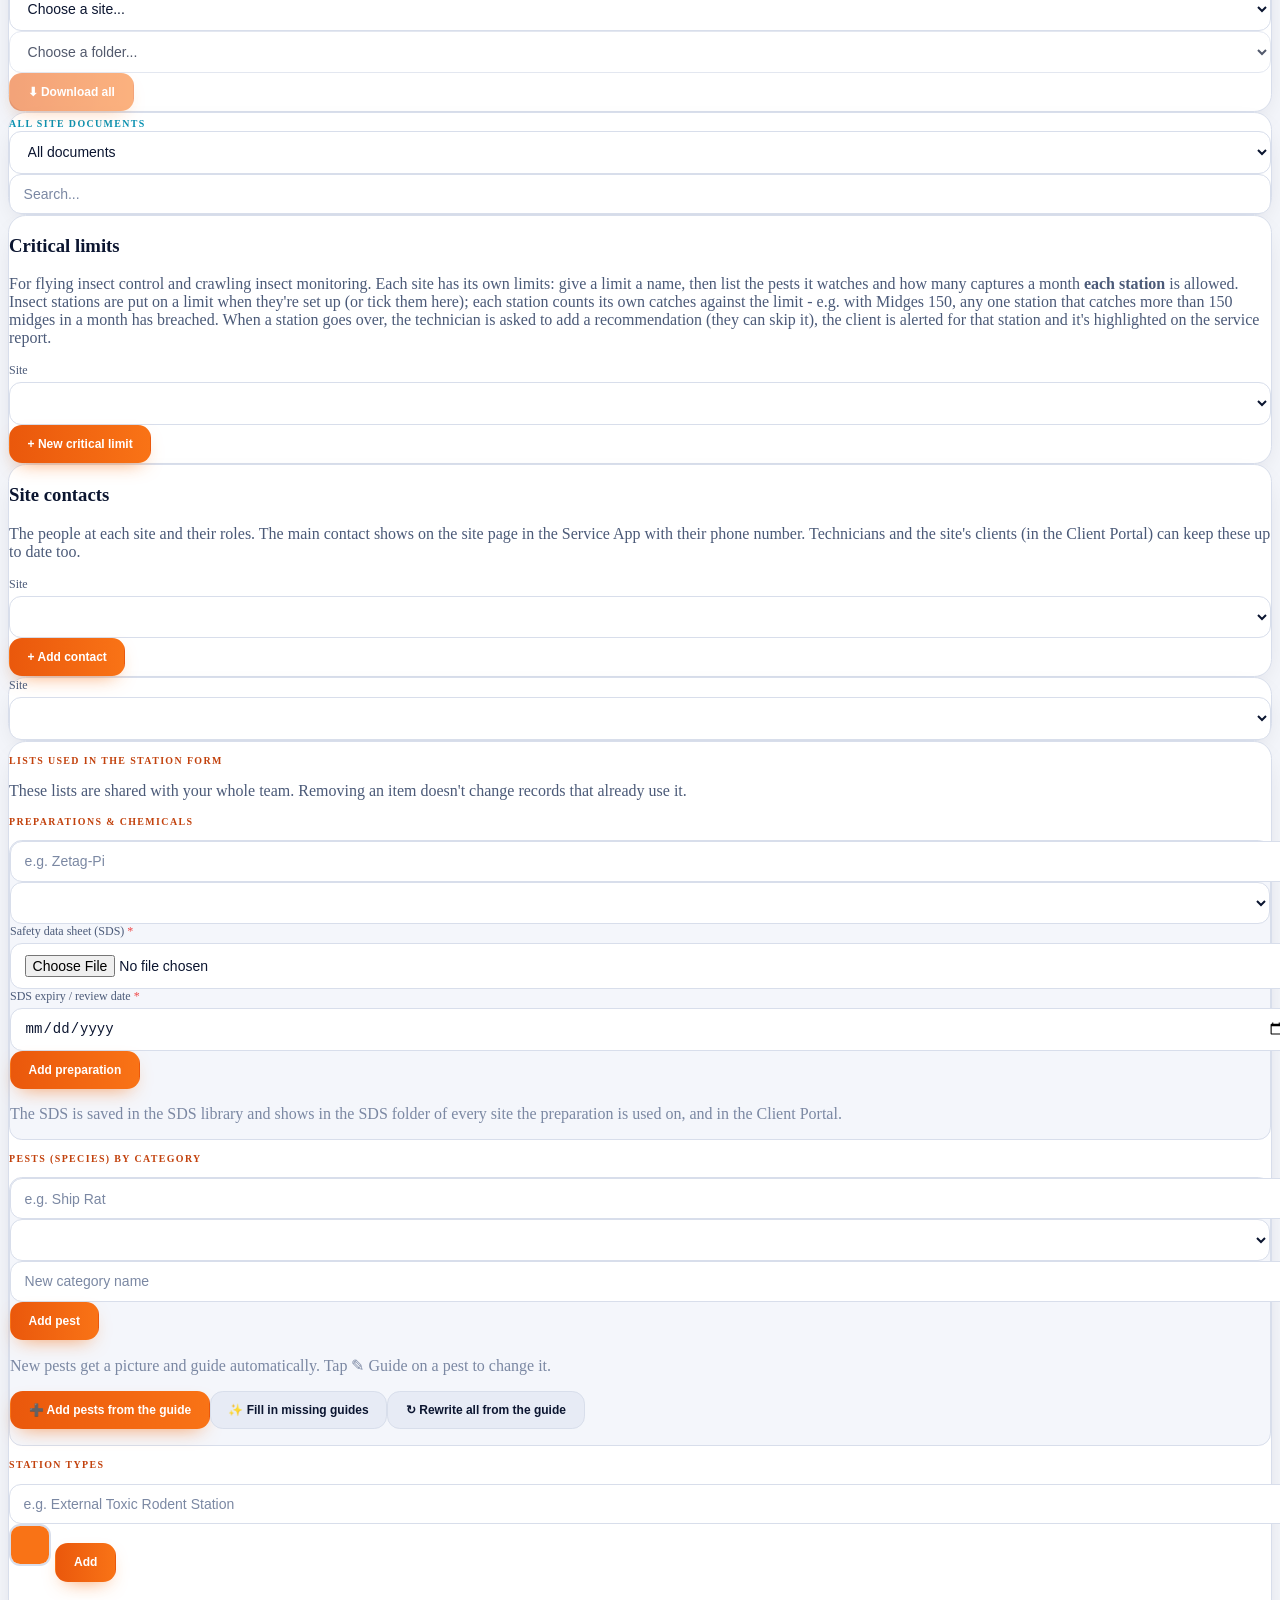
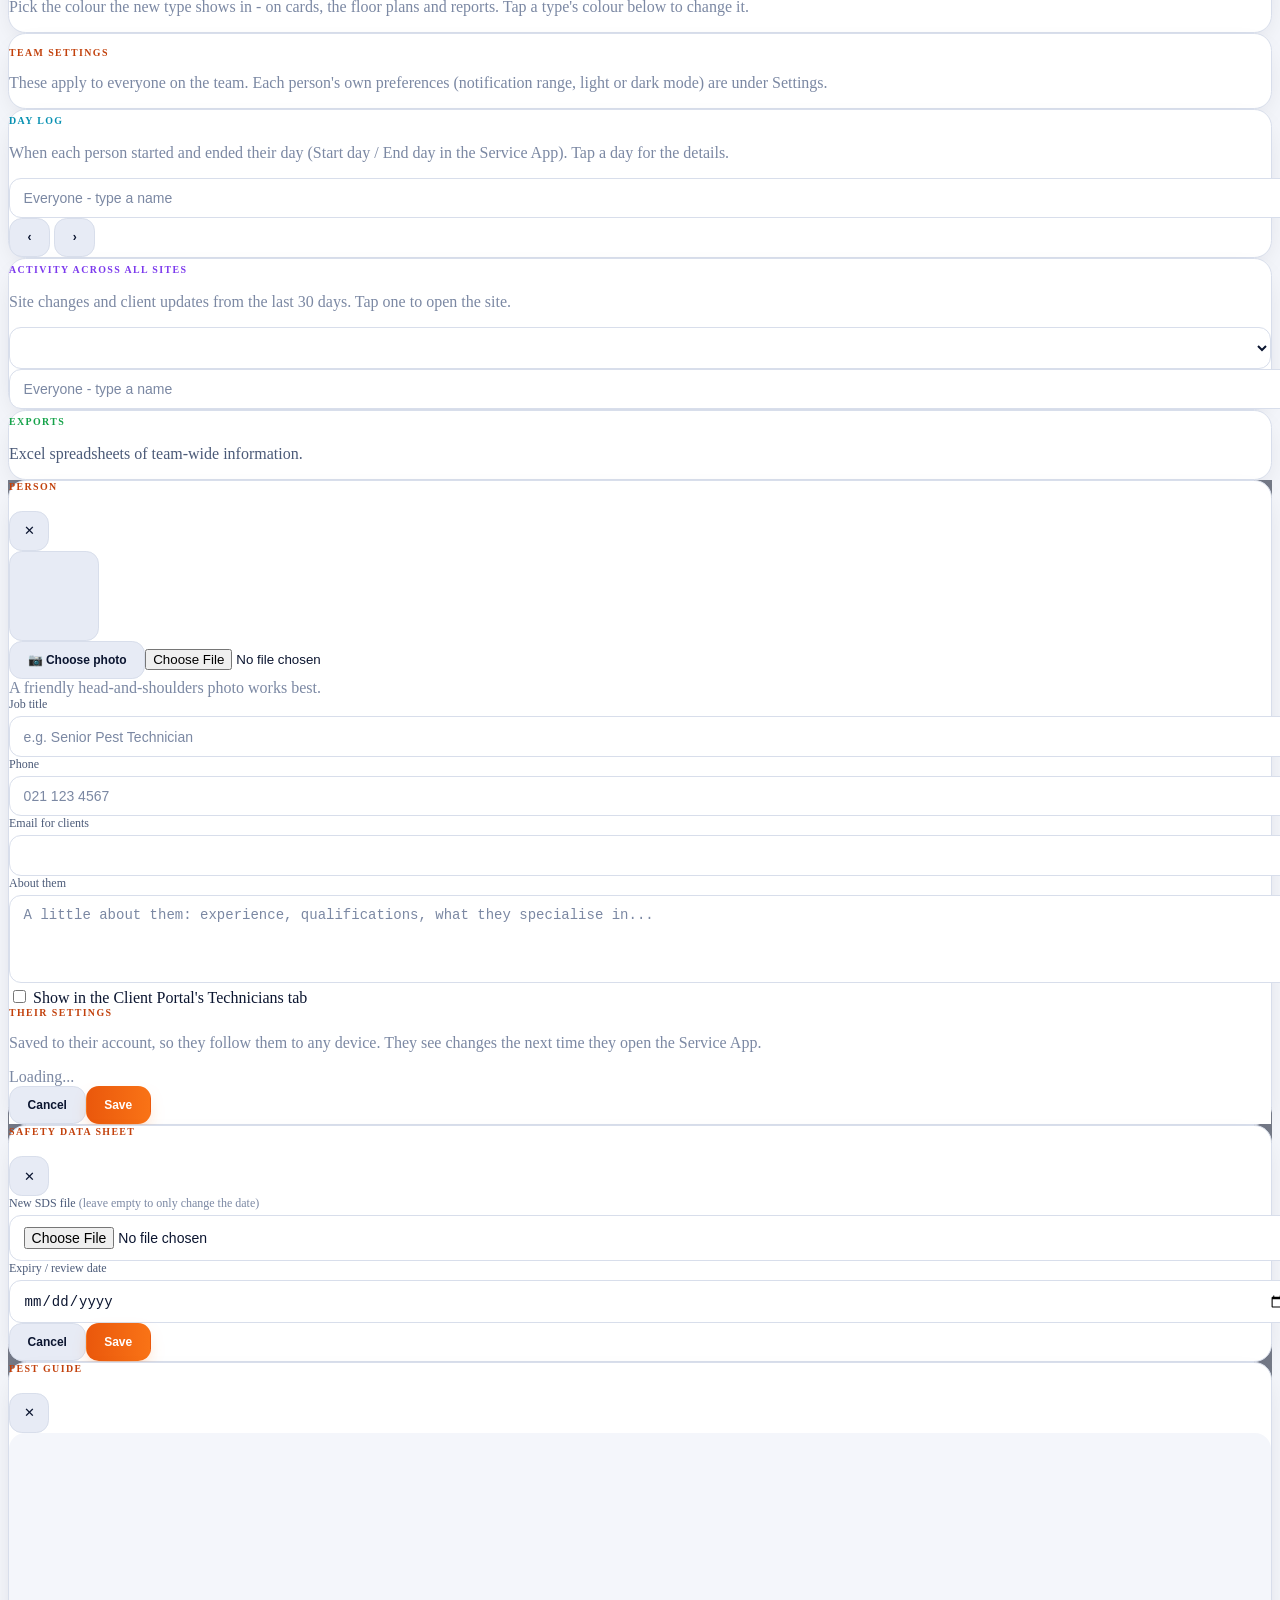
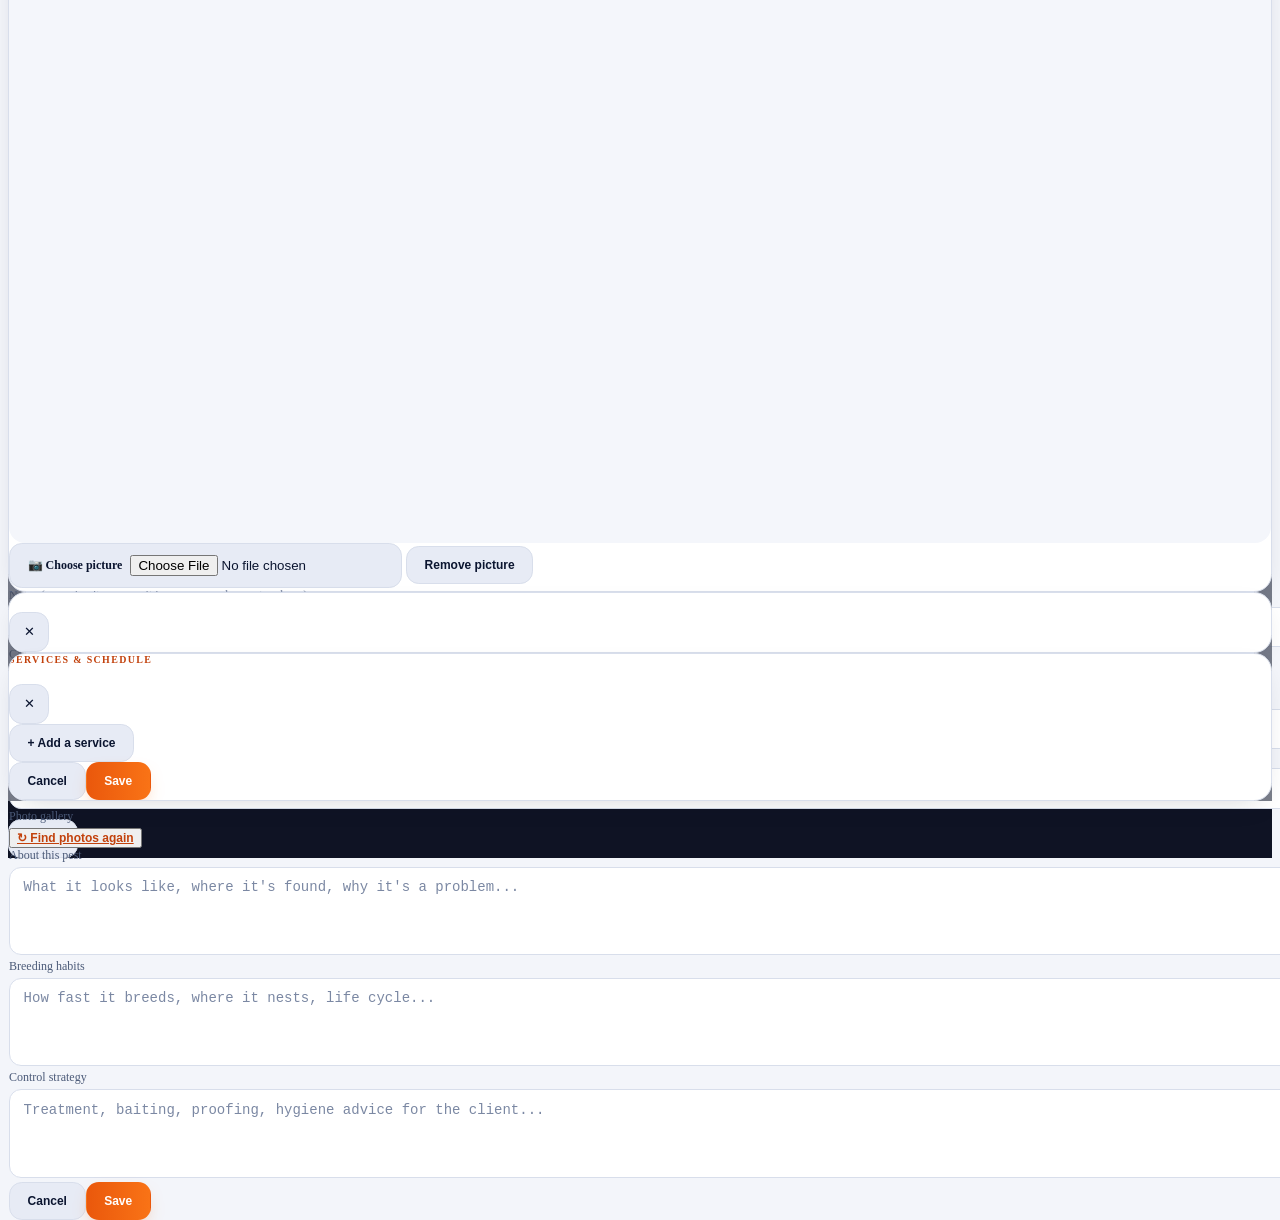
==== commit de0b59a0: "r114: simple breach list on visit reports, floor plans open on a plan, smoother line graphs, no red " ====
--- a/admin.html
+++ b/admin.html
@@ -6,7 +6,7 @@
     The Admin site, separate from the Service App (index.html) and the Client Portal (client.html):
     its own page, its own sign-in (admin accounts only) and its own code. They only share the database.
     Open it at  https://<your site>/admin.html  and upload it next to index.html.
-    Version 2026.10.31-a50-oci
+    Version 2026.10.31-a51-oci
 -->
 <head>
     <meta charset="UTF-8">
@@ -892,7 +892,12 @@
 .pr-cap { font-size: .7rem; font-weight: 800; color: var(--muted); margin-bottom: .3rem; }
 .pr-two { display: grid; grid-template-columns: repeat(auto-fit, minmax(18rem, 1fr)); gap: .7rem; }
 .pr-svg { width: 100%; height: auto; display: block; }
-.pr-svg .pr-grid { stroke: var(--border); stroke-width: 1; }
+.pr-svg .pr-grid { stroke: var(--border); stroke-width: 1; stroke-dasharray: 3 5; opacity: .8; }
+.pr-svg .pr-base { stroke: var(--muted); stroke-width: 1.2; opacity: .45; }
+.pr-svg .pr-line { filter: drop-shadow(0 3px 4px rgba(15, 23, 42, .16)); }
+.pr-svg .pr-dot { fill: var(--surface, #fff); stroke-width: 2.2; transition: r .15s ease; }
+.pr-svg .pr-dot:hover { r: 6px; }
+.pr-svg .pr-dot-over { fill: #dc2626; stroke: #fff; }
 .pr-svg .pr-ax { font-size: 11px; fill: var(--muted); font-family: inherit; }
 .pr-legend { display: flex; flex-wrap: wrap; gap: .3rem .9rem; font-size: .72rem; color: var(--text); margin-top: .35rem; }
 .pr-legend i { display: inline-block; width: .7rem; height: .7rem; border-radius: 3px; margin-right: .35rem; vertical-align: -1px; }
@@ -3297,7 +3302,7 @@
 /* PESTIS-VISITPDF:BEGIN - the visit report PDF and the A4 pest map (identical in the Service App and the Client Portal; edit visitpdf_shared.js and run sync_visitpdf.py) */
 // Each app turns its own visit into the plain description below, so the report is the same wherever it's downloaded:
 //   { siteId, id (the visit's, if it has reached the server), siteName, address, completed, type, tech, start, end, inProgress, stationsChecked, services: [..], notes,
-//     breaches: ['line', ..], entries: [{ name, barcode, type, activity, acts (every activity on the check), breach (took the station over a critical limit), pests, prep, notes }],
+//     breaches: ['station name', ..] (stations the visit took over a critical limit), entries: [{ name, barcode, type, activity, acts (every activity on the check), breach (took the station over a critical limit), pests, prep, notes }],
 //     added / removed: [{ name, barcode, type }] (stations installed or taken out on the visit),
 //     recs: [{ id, no, status, raised, station, barcode, text, closed, note }],
 //   Stations, recommendations and the visit link to the Client Portal.
@@ -3556,7 +3561,8 @@
         };
 
         header();
-        if ((v.breaches || []).length) alert(['CRITICAL LIMIT BREACH'].concat(v.breaches));
+        // the stations over a critical limit, as a simple list (the station records below show what was found)
+        if ((v.breaches || []).length) alert([`CRITICAL LIMIT BREACH · ${v.breaches.length} station${v.breaches.length === 1 ? '' : 's'} over the limit`, v.breaches.map(n => String(n).replace(/ /g, ' ')).join(',  ')]);   // (a name never splits over two lines)
         facts([['Arrived', v.start ? time(v.start) : '-'], ['Left', v.inProgress ? 'In progress' : time(v.end || v.completed)],
             ['Time on site', v.inProgress ? '-' : dur(v.start, v.end || v.completed)], ['Stations checked', v.stationsChecked != null ? v.stationsChecked : new Set((v.entries || []).map(e => e.barcode)).size]]);
         if ((v.services || []).length) para('Services completed: ' + v.services.join(', '));
@@ -4033,6 +4039,14 @@
 //   svc = Service App (index.html), adm = Admin (admin.html), cli = Client Portal (client.html - written for clients)
 const WN = (() => {
     const LOG = [
+        { rev: 'r114', date: '2026-10-31', v: { svc: '2026.10.31-r114', adm: '2026.10.31-a51', cli: '2026.10.31-p66' },
+            svc: ['Visit report: the critical limit breach box simply lists the stations over their limit (the station records below show what was found)'],
+            adm: ['Reports: the line graphs are smoother, with a soft shading under each line and neater points',
+                  'Third line breaches report: no red box on top - the breaches are listed below'],
+            cli: ['Floor plans: the tab opens straight on a floor plan - pick the building and the floor plan from the drop-downs',
+                  'Visit report: the critical limit breach box simply lists the stations over their limit',
+                  'Reports: the line graphs are smoother, with a soft shading under each line and neater points',
+                  'Third line breaches report: no red box on top - the breaches are listed below'] },
         { rev: 'r113', date: '2026-10-31', v: { svc: '2026.10.31-r113', adm: '2026.10.31-a50', cli: '2026.10.31-p65' },
             svc: ['Visit report colours: red for a critical limit breach or high activity, amber for a pest caught or medium activity, green for low or no activity',
                   'Visit report: a long list of critical limit breaches carries on over the next pages (it could run off the page and leave the first page blank), and each coloured row has a clear line between it and the next'],
@@ -4593,6 +4607,27 @@
     const months = (a, b) => { const out = []; for (let k = monthKey(a); k <= monthKey(Math.min(b, Date.now())); k++) out.push(k); return out; };
 
     // ---------- small SVG charts ----------
+    // a smooth line through the points: gently curved, but it never swings above or below the points either side of it
+    // (so it never dips under 0 or over a peak) - a monotone curve
+    function smoothPath(p) {
+        const f = v => Math.round(v * 10) / 10;
+        if (p.length < 3) return p.map((q, i) => `${i ? 'L' : 'M'}${f(q[0])},${f(q[1])}`).join('');
+        const n = p.length, d = [], m = [];
+        for (let i = 0; i < n - 1; i++) d.push((p[i + 1][1] - p[i][1]) / (p[i + 1][0] - p[i][0]));
+        m.push(d[0]);
+        for (let i = 1; i < n - 1; i++) m.push(d[i - 1] * d[i] <= 0 ? 0 : (d[i - 1] + d[i]) / 2);
+        m.push(d[n - 2]);
+        for (let i = 0; i < n - 1; i++) {
+            if (d[i] === 0) { m[i] = 0; m[i + 1] = 0; continue; }
+            const a = m[i] / d[i], b = m[i + 1] / d[i], h = a * a + b * b;
+            if (h > 9) { const t = 3 / Math.sqrt(h); m[i] = t * a * d[i]; m[i + 1] = t * b * d[i]; }
+        }
+        for (let i = 0; i < n; i++) m[i] *= .75;   // (a little less curve)
+        let out = `M${f(p[0][0])},${f(p[0][1])}`;
+        for (let i = 0; i < n - 1; i++) { const dx = (p[i + 1][0] - p[i][0]) / 3; out += `C${f(p[i][0] + dx)},${f(p[i][1] + m[i] * dx)} ${f(p[i + 1][0] - dx)},${f(p[i + 1][1] - m[i + 1] * dx)} ${f(p[i + 1][0])},${f(p[i + 1][1])}`; }
+        return out;
+    }
+    let chartN = 0;   // (each chart's fades have their own names)
     function lineChart(series, keys, opts) {
         opts = opts || {};
         const W = 760, H = 260, pl = opts.yLbl ? 64 : 40, pr = 12, pt = 14, pb = 34;
@@ -4603,13 +4638,16 @@
         // a line breaks only where there's no data yet (months not reached); nothing caught is drawn as 0
         const runs = vals => { const out = []; let cur = []; vals.forEach((v, i) => { if (v == null) { if (cur.length) out.push(cur); cur = []; } else cur.push(i); }); if (cur.length) out.push(cur); return out; };
         const every = Math.ceil(n / 12);
+        const gid = 'prfade' + (++chartN), dot = n > 40 ? 2.2 : n > 24 ? 2.8 : 3.6;
         return `<svg viewBox="0 0 ${W} ${H}" class="pr-svg" role="img" aria-label="${e(opts.label || 'Chart')}">
             ${ticks.map(t => `<line x1="${pl}" x2="${W - pr}" y1="${y(t)}" y2="${y(t)}" class="pr-grid"/><text x="${pl - 6}" y="${y(t) + 4}" text-anchor="end" class="pr-ax">${e(yl(t))}</text>`).join('')}
             ${keys.map((k, i) => (i % every === 0 && (i === n - 1 || n - 1 - i >= every * 0.75)) || i === n - 1 ? `<text x="${x(i)}" y="${H - 12}" text-anchor="${n > 1 && i === n - 1 ? 'end' : i === 0 && n > 1 ? 'start' : 'middle'}" class="pr-ax">${e(opts.lbl ? opts.lbl(k) : k)}</text>` : '').join('')}
             ${opts.limit != null ? `<line x1="${pl}" x2="${W - pr}" y1="${y(opts.limit)}" y2="${y(opts.limit)}" stroke="#dc2626" stroke-width="2" stroke-dasharray="6 5"/><text x="${W - pr}" y="${y(opts.limit) - 5}" text-anchor="end" class="pr-ax" fill="#dc2626">Limit ${opts.limit}</text>` : ''}
-            ${series.map(s => runs(s.vals).map(r => `<polygon fill="${s.color}" fill-opacity="${series.length > 3 ? .06 : .14}" stroke="none" points="${r.map(i => `${x(i)},${y(s.vals[i])}`).join(' ')} ${x(r[r.length - 1])},${y(0)} ${x(r[0])},${y(0)}"/>`).join('')).join('')}
-            ${series.map(s => runs(s.vals).map(r => `<polyline fill="none" stroke="${s.color}" stroke-width="${s.thin ? 1.8 : 2.5}" ${s.dash ? 'stroke-dasharray="5 4"' : ''} stroke-linejoin="round" stroke-linecap="round" points="${r.map(i => `${x(i)},${y(s.vals[i])}`).join(' ')}"/>`).join('')
-                + s.vals.map((v, i) => v == null ? '' : `<circle cx="${x(i)}" cy="${y(v)}" r="${opts.limit != null && v > opts.limit ? 5 : 3.2}" fill="${opts.limit != null && v > opts.limit ? '#dc2626' : s.color}"><title>${e(s.name)} · ${e(opts.lbl ? opts.lbl(keys[i]) : keys[i])}: ${e(yl(v))}</title></circle>`).join('')).join('')}
+            <defs>${series.map((s, si) => `<linearGradient id="${gid}-${si}" x1="0" y1="0" x2="0" y2="1"><stop offset="0" stop-color="${s.color}" stop-opacity="${series.length > 3 ? .12 : .3}"/><stop offset="1" stop-color="${s.color}" stop-opacity="0"/></linearGradient>`).join('')}</defs>
+            ${series.map((s, si) => runs(s.vals).map(r => `<path fill="url(#${gid}-${si})" stroke="none" d="${smoothPath(r.map(i => [x(i), y(s.vals[i])]))}L${x(r[r.length - 1])},${y(0)}L${x(r[0])},${y(0)}Z"/>`).join('')).join('')}
+            <line x1="${pl}" x2="${W - pr}" y1="${y(0)}" y2="${y(0)}" class="pr-base"/>
+            ${series.map(s => runs(s.vals).map(r => `<path fill="none" stroke="${s.color}" stroke-width="${s.thin ? 2 : 3}" ${s.dash ? 'stroke-dasharray="6 5"' : ''} stroke-linejoin="round" stroke-linecap="round" class="pr-line" d="${smoothPath(r.map(i => [x(i), y(s.vals[i])]))}"/>`).join('')
+                + s.vals.map((v, i) => { if (v == null) return ''; const over = opts.limit != null && v > opts.limit; return `<circle cx="${x(i)}" cy="${y(v)}" r="${over ? 5 : dot}" class="pr-dot${over ? ' pr-dot-over' : ''}" stroke="${over ? '#dc2626' : s.color}"><title>${e(s.name)} · ${e(opts.lbl ? opts.lbl(keys[i]) : keys[i])}: ${e(yl(v))}</title></circle>`; }).join('')).join('')}
         </svg>${series.length > 1 ? `<div class="pr-legend">${series.map(s => `<span><i style="background:${s.color}"></i>${e(s.name)}</span>`).join('')}</div>` : ''}`;
     }
     function barChart(rows, opts) {
@@ -5012,8 +5050,7 @@
             return {
                 html: kpis([{ v: list.length, l: 'breaches', c: list.length ? '#dc2626' : '#16a34a' }, { v: `${by.size} of ${sts.length}`, l: 'internal rodent stations with activity', c: by.size ? '#dc2626' : '' },
                         { v: new Set(list.map(x => monthKey(x.at))).size, l: 'months with a breach' }, { v: last ? fmtD(last.at) : 'None', l: 'latest breach' }])
-                    + (recent.length ? `<div class="pr-alert"><b>⚠ ${plural(recent.length, 'breach')} in the last 30 days</b><div class="pr-alert-st">At: ${uniq2(recent.map(x => x.barcode)).map(bc => stLink(opts, d.stations.find(z => z.barcode === bc) || { barcode: bc, name: bc })).join(', ')}</div></div>`
-                        : `<div class="pr-alert pr-alert-ok"><b>✓ No rodent activity at the third line in the last 30 days.</b></div>`)
+                    + (recent.length ? '' : `<div class="pr-alert pr-alert-ok"><b>✓ No rodent activity at the third line in the last 30 days.</b></div>`)
                     + `<div class="pr-two"><div class="pr-chart"><div class="pr-cap">Breaches each month${tps.length > 1 ? ', by station type' : ''}</div>${lineChart(series.length ? series : [{ name: 'Breaches', color: '#dc2626', vals: ks.map(() => 0) }], ks, { lbl: monthLbl, label: 'Third line breaches per month' })}</div>`
                     + `<div class="pr-chart"><div class="pr-cap">Stations with the most breaches</div>${barChart(busiest.slice(0, 12).map(o => ({ l: o.st.name, v: o.n, c: color(opts, o.st.type) })))}</div></div>`
                     + table(head, rows.map(x => ({ _cls: 'pr-late', cells: [e(fmtDT(x.at)), stLink(opts, x.stationObj), e(x.type), e(x.map || '-'), e(found(x)), e(x.tech), e(x.notes)] })), { empty: 'No rodent activity at the third line for this choice. 🎉' }),
@@ -5268,7 +5305,7 @@
 /* PESTIS-REPORTS:END */
 
         // Tells index.html what loaded, and which version of the hook-up it was written for
-        window.ADDON_INFO = { name: 'Pestis Admin', version: '2026.10.31-a50-oci', api: 0 };
+        window.ADDON_INFO = { name: 'Pestis Admin', version: '2026.10.31-a51-oci', api: 0 };
 
         async function loadAdminPanel() {
             const profList = document.getElementById('adminProfilesList');
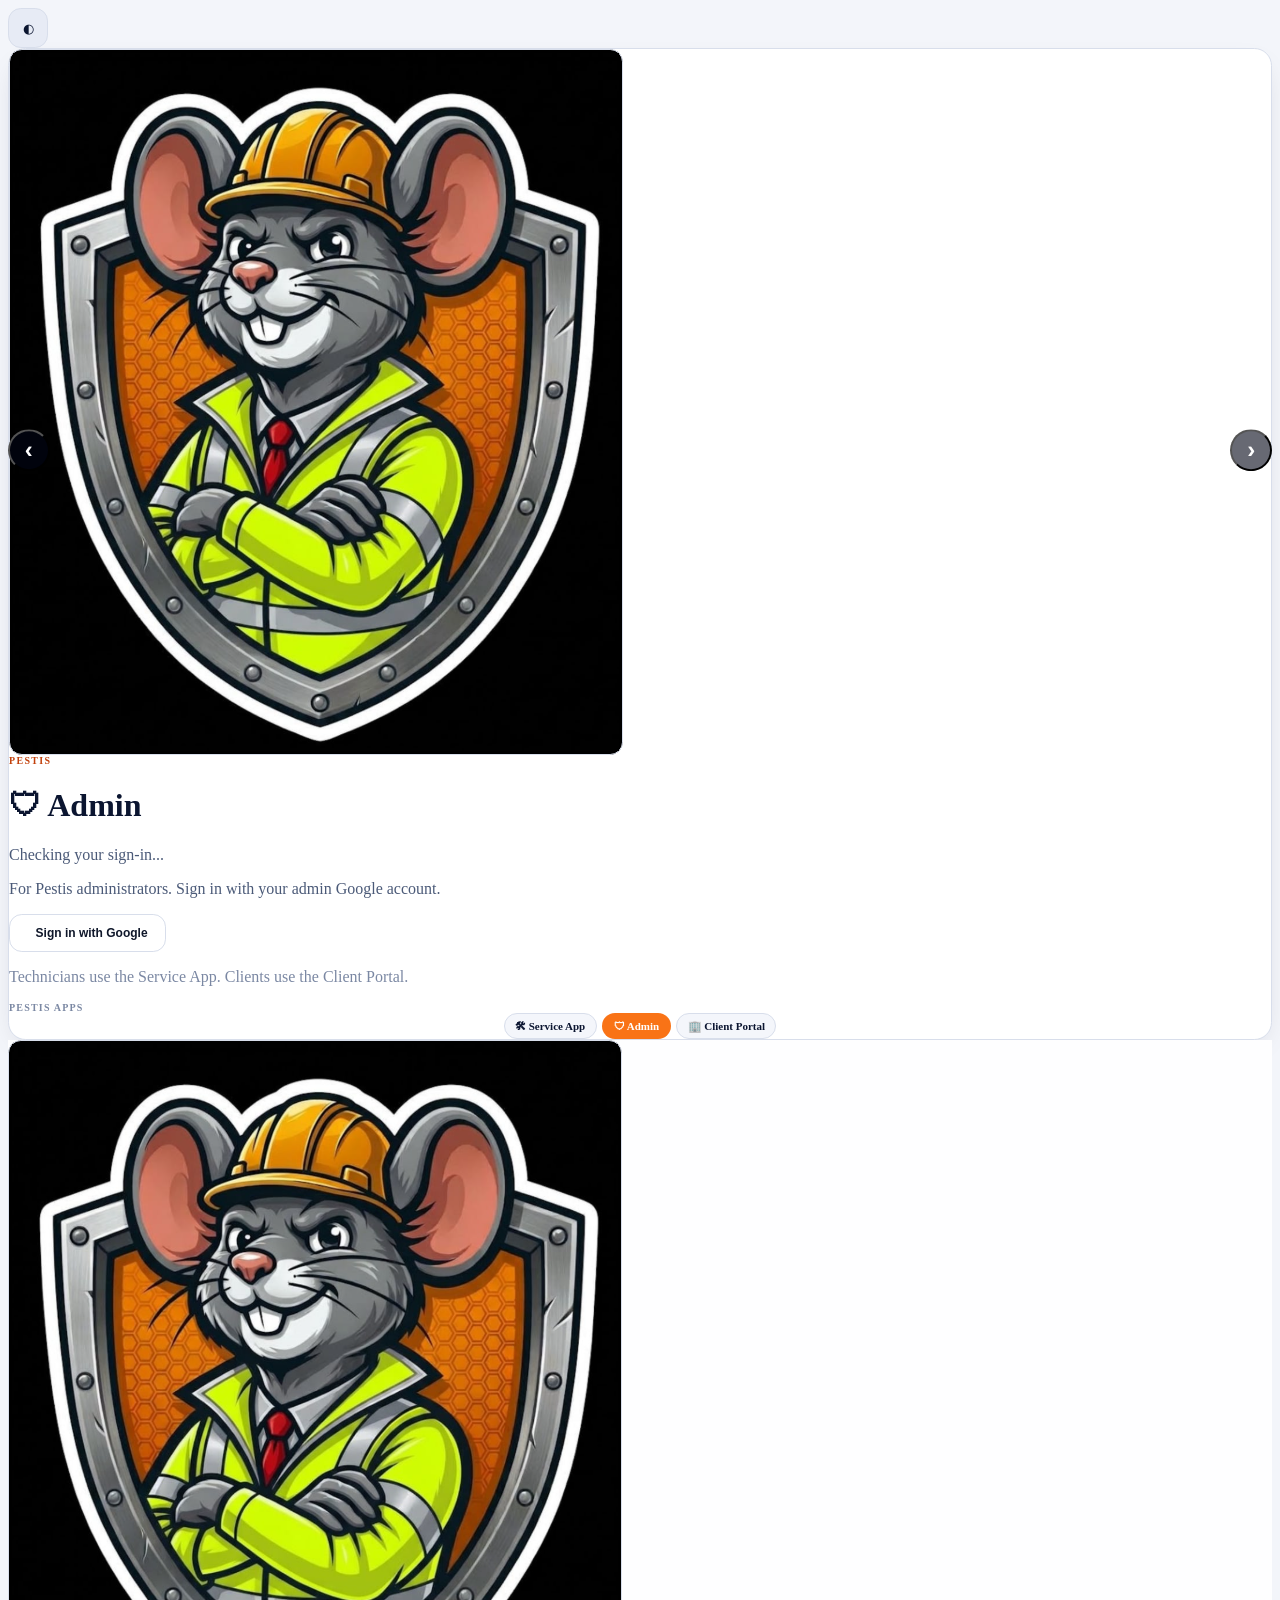
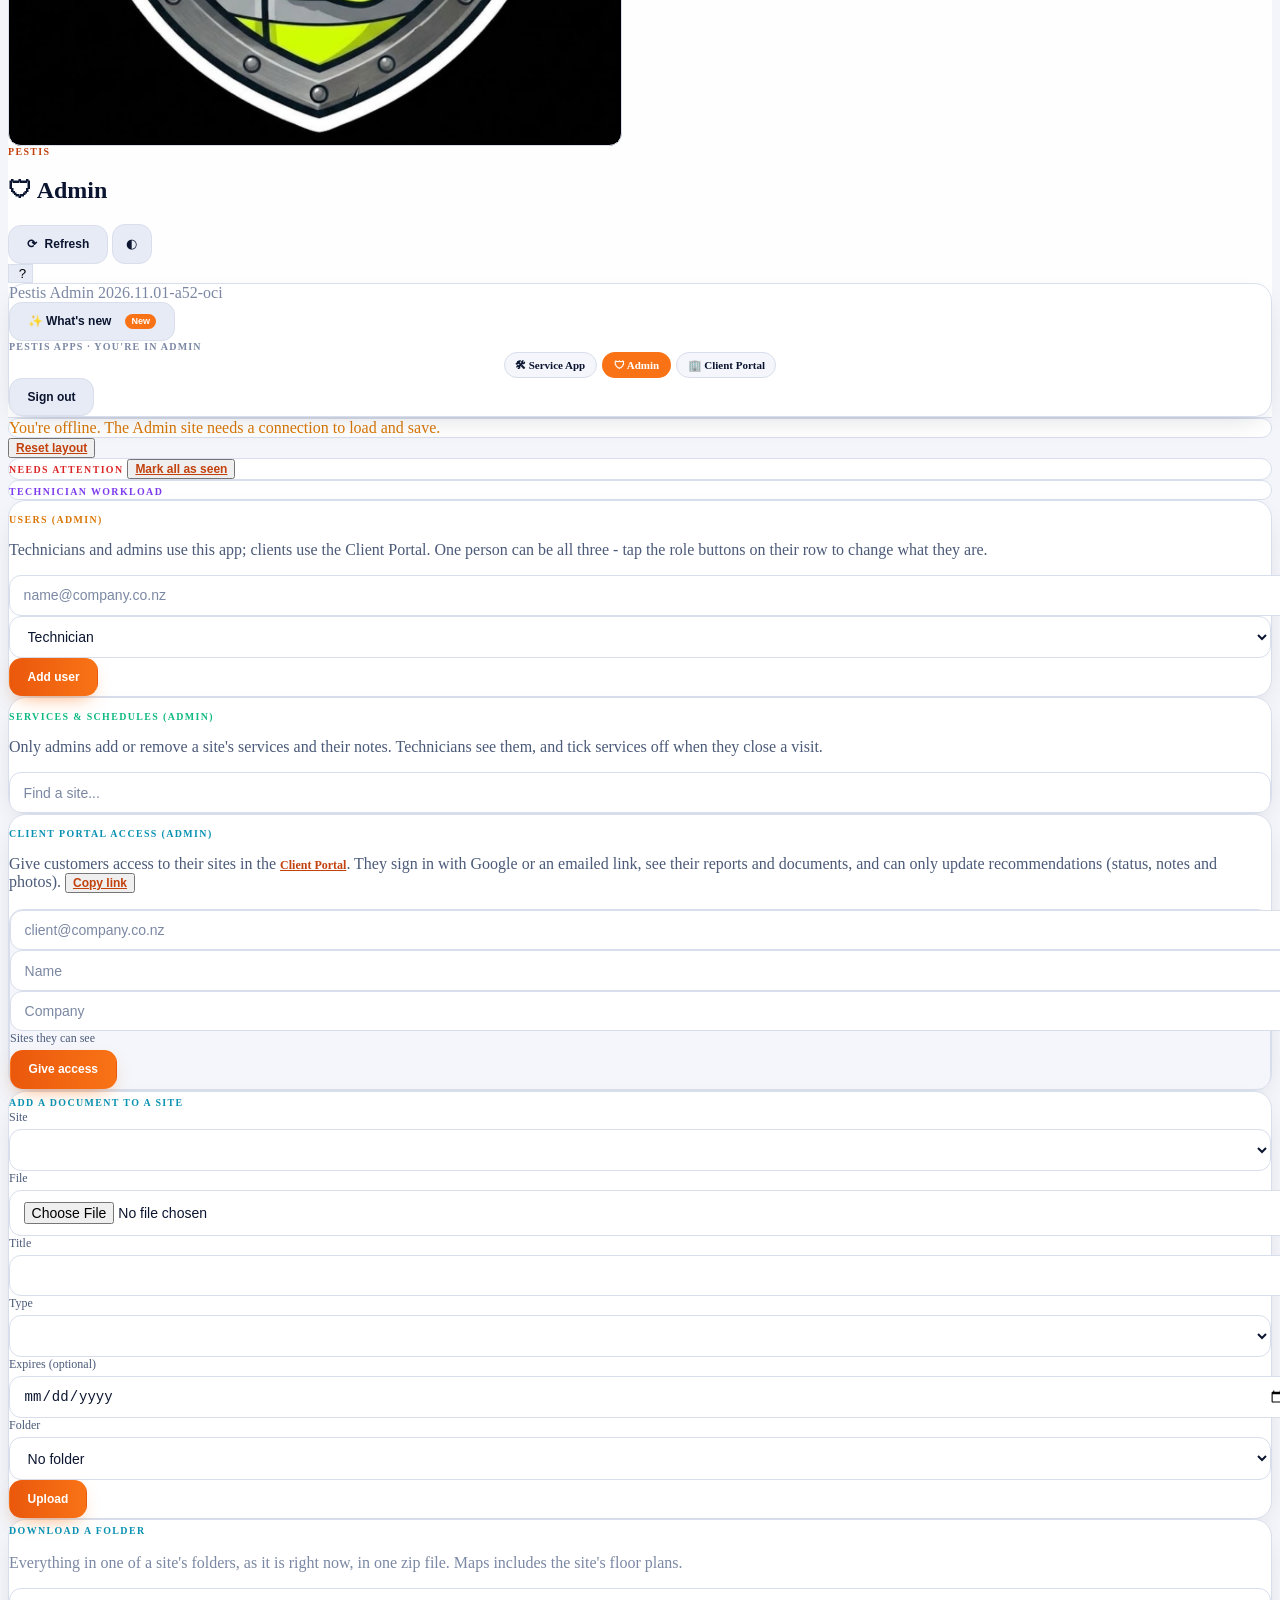
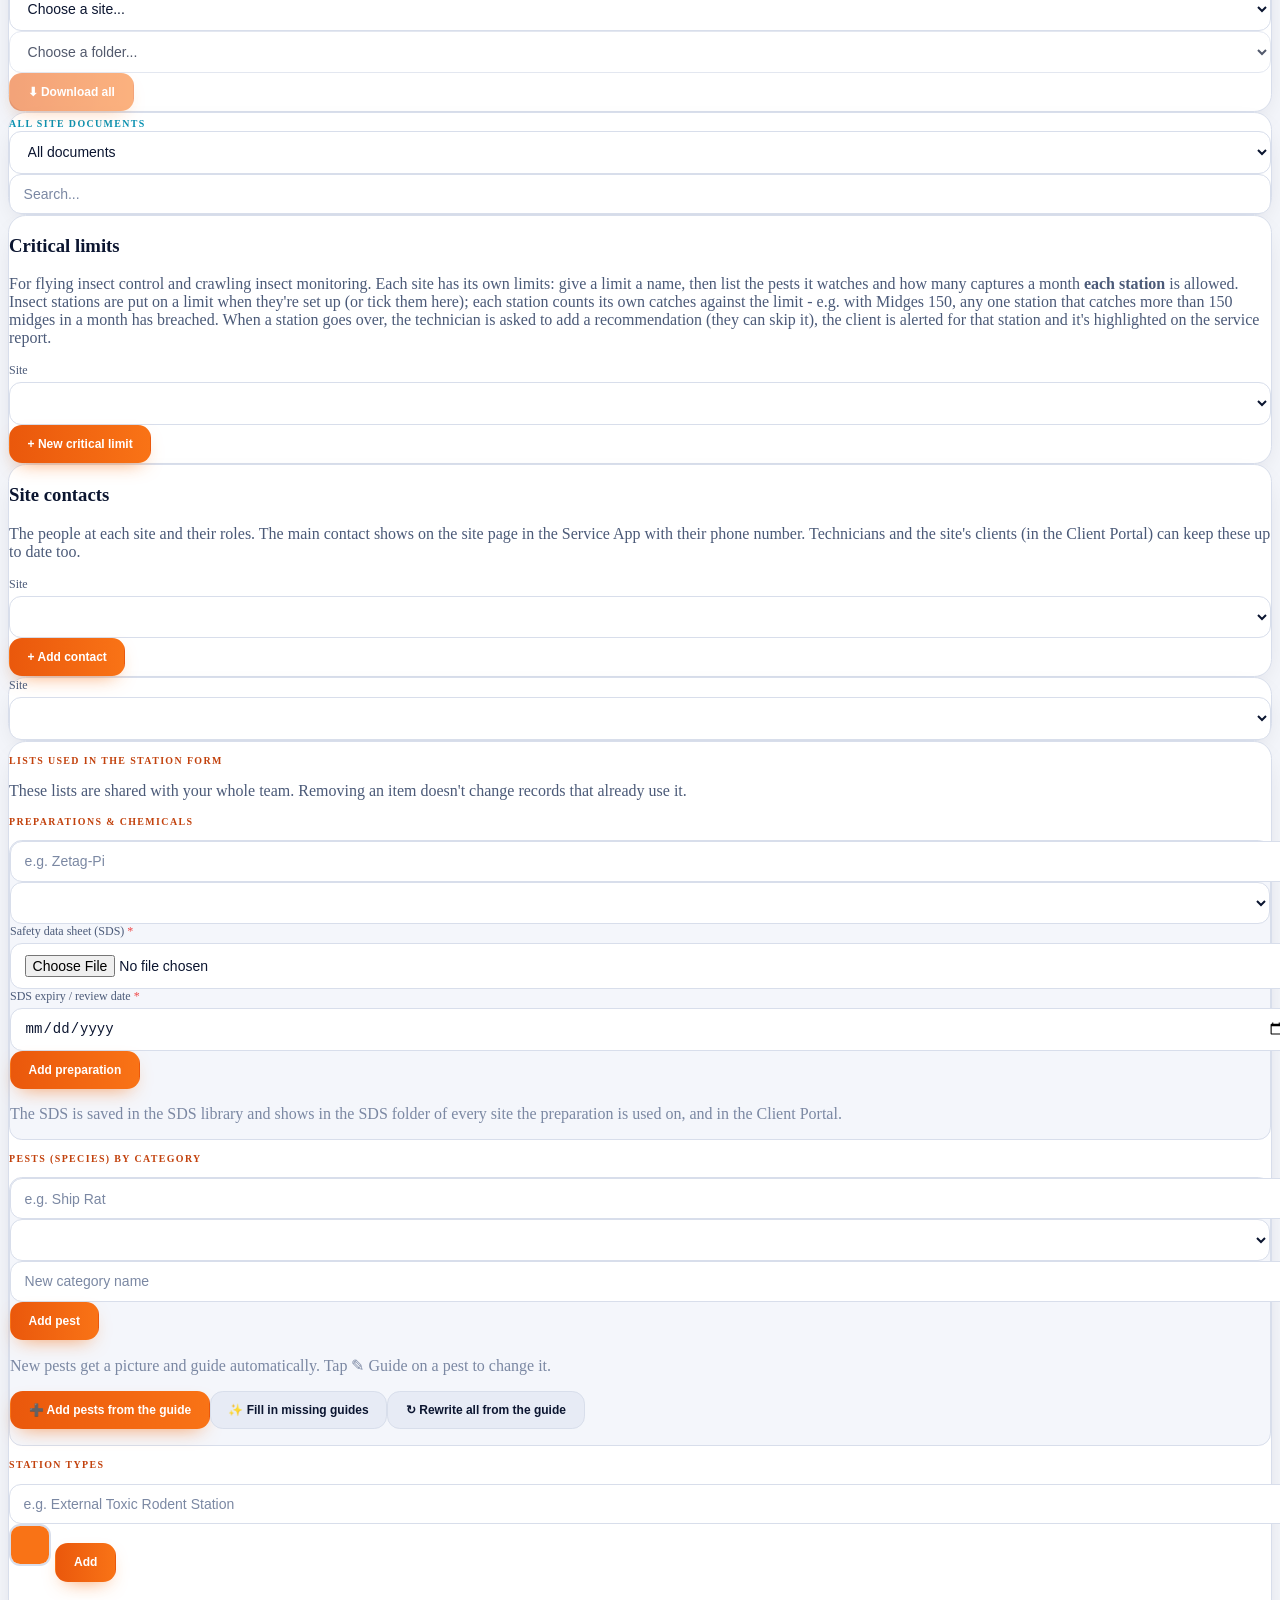
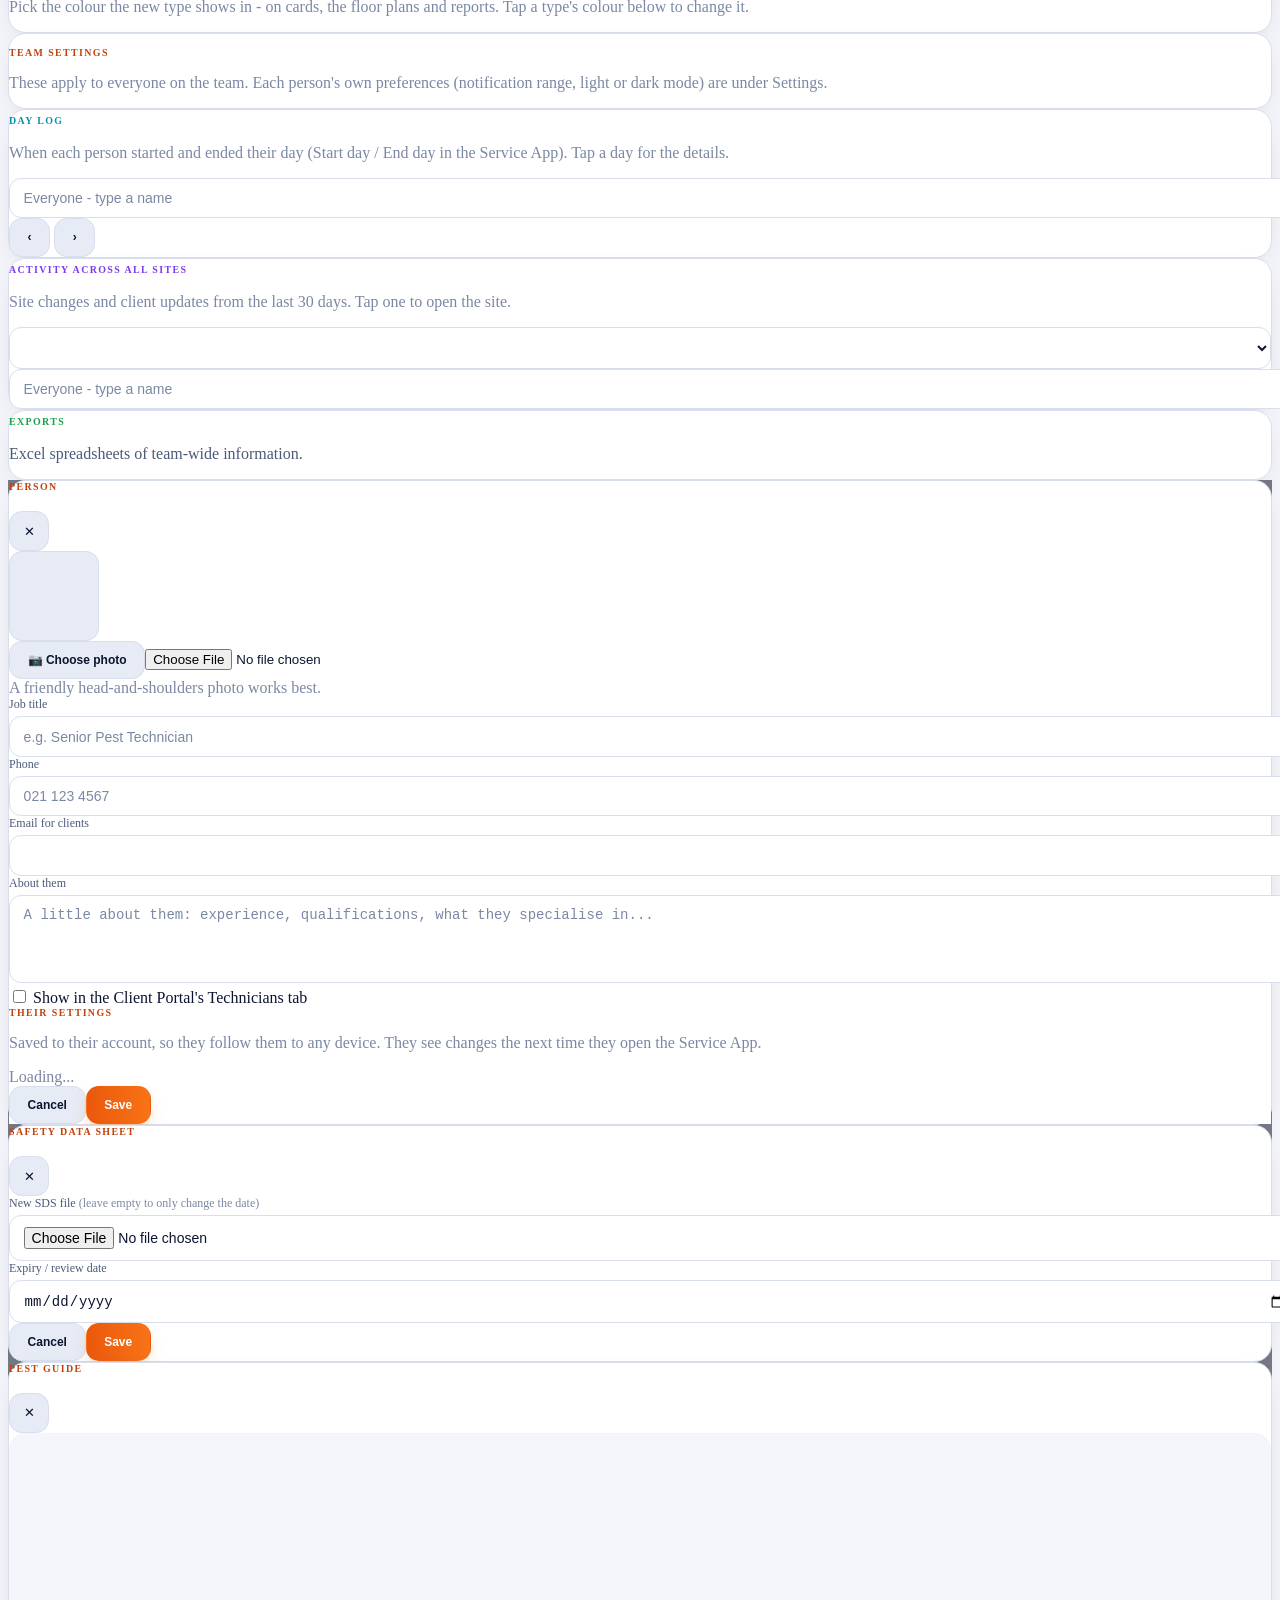
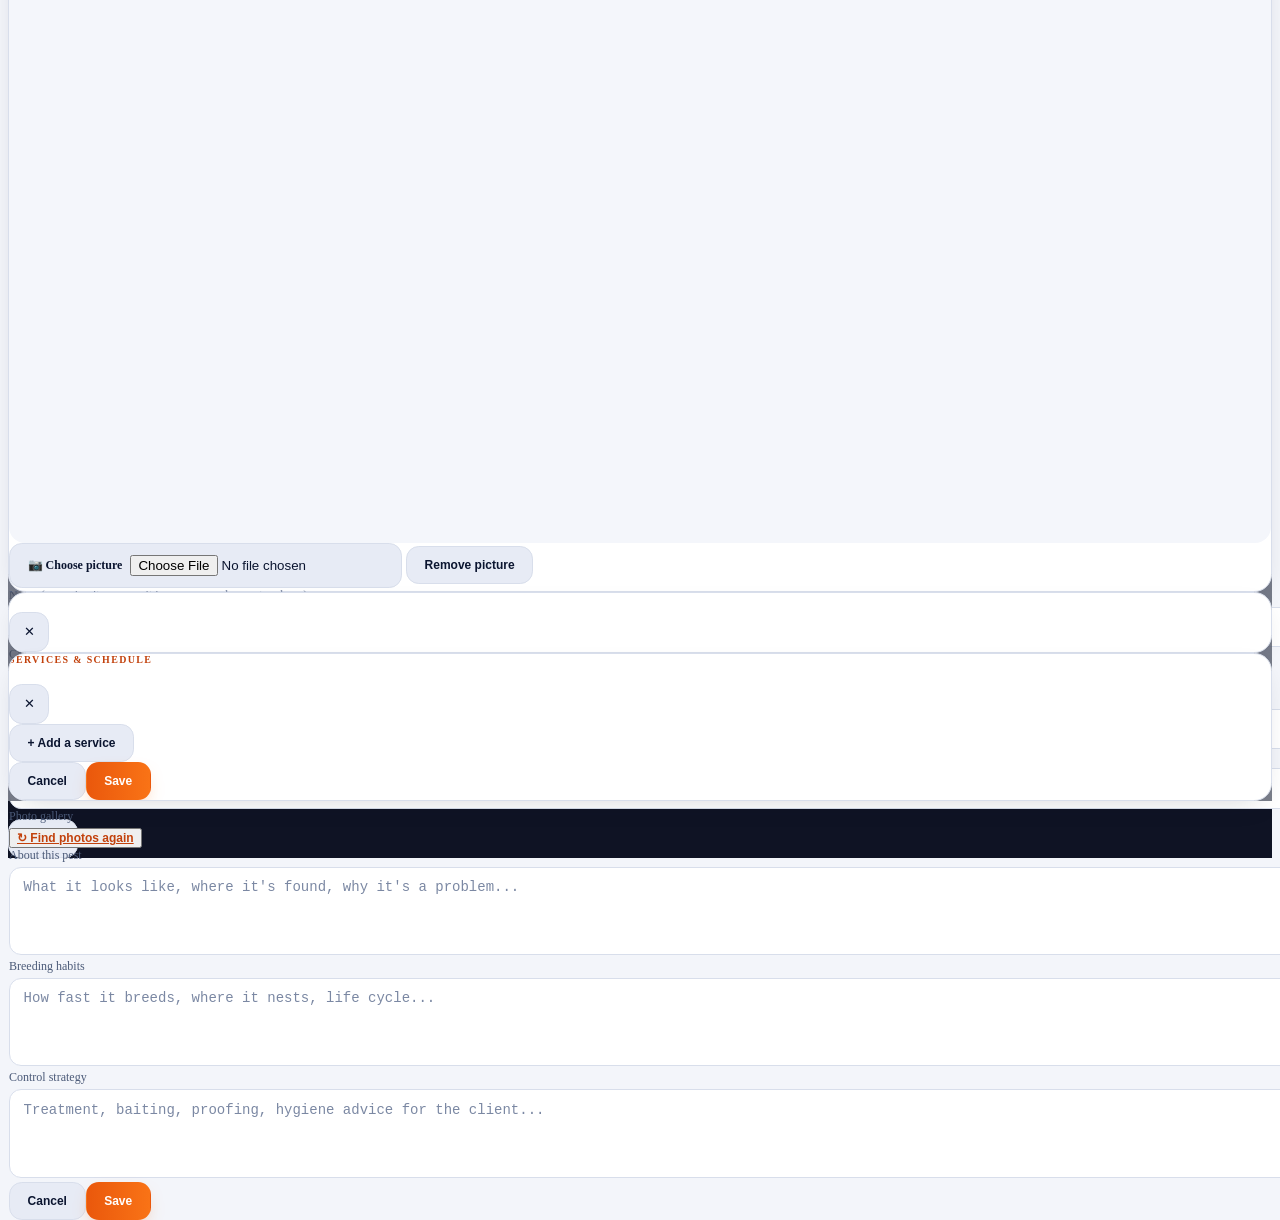
==== commit 9fdeaa39: "r115: line graph point pop-ups with the records behind them, shading twice as strong - Hover (or tap" ====
--- a/admin.html
+++ b/admin.html
@@ -6,7 +6,7 @@
     The Admin site, separate from the Service App (index.html) and the Client Portal (client.html):
     its own page, its own sign-in (admin accounts only) and its own code. They only share the database.
     Open it at  https://<your site>/admin.html  and upload it next to index.html.
-    Version 2026.10.31-a51-oci
+    Version 2026.11.01-a52-oci
 -->
 <head>
     <meta charset="UTF-8">
@@ -896,7 +896,22 @@
 .pr-svg .pr-base { stroke: var(--muted); stroke-width: 1.2; opacity: .45; }
 .pr-svg .pr-line { filter: drop-shadow(0 3px 4px rgba(15, 23, 42, .16)); }
 .pr-svg .pr-dot { fill: var(--surface, #fff); stroke-width: 2.2; transition: r .15s ease; }
-.pr-svg .pr-dot:hover { r: 6px; }
+.pr-svg .pr-pt { cursor: pointer; outline: none; }
+.pr-svg .pr-hit { fill: transparent; stroke: none; }
+.pr-svg .pr-pt:hover .pr-dot, .pr-svg .pr-pt:focus .pr-dot { r: 6.5px; stroke-width: 3; }
+/* the pop-up over a graph's point */
+.pr-tip { position: absolute; z-index: 1000; pointer-events: none; max-width: min(320px, calc(100vw - 16px)); background: rgba(15, 23, 42, .97); color: #e2e8f0; border-radius: .75rem; padding: .6rem .75rem .65rem; font-size: 12px; line-height: 1.4;
+    box-shadow: 0 14px 34px -10px rgba(0, 0, 0, .55); border-top: 3px solid var(--tip-c, #f97316); opacity: 0; transform: translateY(4px); transition: opacity .12s ease, transform .12s ease; }
+.pr-tip.on { opacity: 1; transform: none; }
+.pr-tip b { color: #fff; }
+.pr-tip .pr-tip-sub { color: #94a3b8; font-size: 11px; font-weight: 700; text-transform: uppercase; letter-spacing: .04em; }
+.pr-tip .pr-tip-name { display: flex; align-items: center; gap: .4rem; font-weight: 800; color: #fff; margin-top: .15rem; }
+.pr-tip .pr-tip-name i { width: .6rem; height: .6rem; border-radius: 999px; flex: none; }
+.pr-tip .pr-tip-v { font-size: 20px; font-weight: 900; color: #fff; line-height: 1.2; margin: .1rem 0 .3rem; }
+.pr-tip .pr-tip-v span { font-size: 12px; font-weight: 700; color: #cbd5e1; }
+.pr-tip .pr-tip-pests { color: #fde68a; font-weight: 700; margin: .1rem 0 .25rem; }
+.pr-tip .pr-tip-row { border-top: 1px solid rgba(148, 163, 184, .22); padding-top: .3rem; margin-top: .3rem; font-size: 11.5px; }
+.pr-tip .pr-tip-more { color: #94a3b8; font-size: 11px; font-style: italic; margin-top: .3rem; }
 .pr-svg .pr-dot-over { fill: #dc2626; stroke: #fff; }
 .pr-svg .pr-ax { font-size: 11px; fill: var(--muted); font-family: inherit; }
 .pr-legend { display: flex; flex-wrap: wrap; gap: .3rem .9rem; font-size: .72rem; color: var(--text); margin-top: .35rem; }
@@ -4039,6 +4054,11 @@
 //   svc = Service App (index.html), adm = Admin (admin.html), cli = Client Portal (client.html - written for clients)
 const WN = (() => {
     const LOG = [
+        { rev: 'r115', date: '2026-11-01', v: { adm: '2026.11.01-a52', cli: '2026.11.01-p67' },
+            adm: ['Reports: hover over a point on a line graph (or tap it on a phone) for a pop-up with what’s behind it - the month and total, the pests, how many checks and stations, and the latest checks with the date, time, station and technician (or the recommendations or visits)',
+                  'Reports: the shading under each line is twice as strong'],
+            cli: ['Reports: hover over a point on a line graph (or tap it on a phone) for a pop-up with what’s behind it - the month and total, the pests, how many checks and stations, and the latest checks with the date, time and station (or the recommendations or visits)',
+                  'Reports: the shading under each line is twice as strong'] },
         { rev: 'r114', date: '2026-10-31', v: { svc: '2026.10.31-r114', adm: '2026.10.31-a51', cli: '2026.10.31-p66' },
             svc: ['Visit report: the critical limit breach box simply lists the stations over their limit (the station records below show what was found)'],
             adm: ['Reports: the line graphs are smoother, with a soft shading under each line and neater points',
@@ -4628,6 +4648,49 @@
         return out;
     }
     let chartN = 0;   // (each chart's fades have their own names)
+    // each chart drawn, so a point's pop-up can say what's behind it when it's needed (the latest charts only)
+    const CHARTS = new Map();
+    // a point's pop-up: the month, the line and its value, then the records behind it (series.recs(i), if the line has them):
+    // station checks (the pests, how many checks and stations, and the latest few with the date, time, station and technician),
+    // recommendations or visits (s.kind)
+    function tipFor(id) {
+        const [cid, si, i] = String(id).split(':'), c = CHARTS.get(cid), s = c && c.series[si];
+        if (!s) return '';
+        const v = s.vals[i], label = c.opts.lbl ? c.opts.lbl(c.keys[i]) : c.keys[i];
+        const many = (n, one, more) => `${n} ${n === 1 ? one : (more || one + 's')}`;
+        let h = `<div class="pr-tip-sub">${e(label)}</div><div class="pr-tip-name"><i style="background:${s.color}"></i>${e(s.name)}</div>`
+            + `<div class="pr-tip-v">${e(c.opts.yLbl ? c.opts.yLbl(v) : v)}${c.opts.unit && !c.opts.yLbl ? ` <span>${e(c.opts.unit)}</span>` : ''}</div>`;
+        const recs = s.recs ? (s.recs(Number(i)) || []).slice().sort((p, q) => (q.at || q.raisedAt || q.completedAt || 0) - (p.at || p.raisedAt || p.completedAt || 0)) : [];
+        if (!recs.length) return h + (s.recs ? '<div class="pr-tip-more">Nothing recorded</div>' : '');
+        const rows = (list, f) => list.slice(0, 4).map(x => `<div class="pr-tip-row">${f(x)}</div>`).join('') + (list.length > 4 ? `<div class="pr-tip-more">and ${list.length - 4} more</div>` : '');
+        if (s.kind === 'recs') return h + rows(recs, r => `<b>${e(r.no != null ? 'R-' + String(r.no).padStart(4, '0') : 'Recommendation')}</b> · ${e(fmtD(s.done ? r.completedAt : r.raisedAt))}${r.station ? ' · ' + e(r.station) : ''}<br>${e(String(r.text || '').slice(0, 80))}`);
+        if (s.kind === 'visits') return h + rows(recs, x => `<b>${e(fmtDT(x.at))}</b> · ${e(x.type || 'Visit')}${x.tech ? ' · ' + e(x.tech) : ''}`);
+        const sp = new Map(); recs.forEach(x => { if (x.species) sp.set(x.species, (sp.get(x.species) || 0) + (x.count || 0)); });
+        h += `<div class="pr-tip-sub">${many(recs.length, 'check')} at ${many(new Set(recs.map(x => x.barcode)).size, 'station')}</div>`;
+        if (sp.size) h += `<div class="pr-tip-pests">${Array.from(sp.entries()).sort((p, q) => q[1] - p[1]).slice(0, 5).map(([n, k]) => `${e(n)} ×${k}`).join(', ')}</div>`;
+        return h + rows(recs, x => `<b>${e(fmtDT(x.at))}</b> · ${e(x.station || x.barcode)}<br>${e(x.species ? x.species + (x.count > 1 ? ' ×' + x.count : '') : (x.activity && x.activity !== 'None' ? x.activity + ' activity' : 'No activity'))}${x.tech ? ' · ' + e(x.tech) : ''}`);
+    }
+    let tipEl = null;
+    function showTip(pt) {
+        if (!tipEl) { tipEl = document.createElement('div'); tipEl.className = 'pr-tip'; tipEl.setAttribute('role', 'tooltip'); document.body.appendChild(tipEl); }
+        tipEl.innerHTML = tipFor(pt.getAttribute('data-pt'));
+        tipEl.style.setProperty('--tip-c', pt.getAttribute('data-c') || '#f97316');
+        tipEl.classList.add('on');
+        const r = (pt.querySelector('.pr-dot') || pt).getBoundingClientRect(), w = tipEl.offsetWidth, h = tipEl.offsetHeight, vw = document.documentElement.clientWidth;
+        const left = Math.max(8, Math.min(vw - w - 8, r.left + r.width / 2 - w / 2));
+        let top = r.top - h - 12; const below = top < 8; if (below) top = r.bottom + 12;
+        tipEl.classList.toggle('below', below);
+        tipEl.style.left = (left + window.scrollX) + 'px'; tipEl.style.top = (top + window.scrollY) + 'px';
+    }
+    const hideTip = () => { if (tipEl) tipEl.classList.remove('on'); };
+    if (typeof document !== 'undefined') {
+        // hover with a mouse; tap on a phone (tap anywhere else to close it)
+        const ptOf = ev => ev.target && ev.target.closest ? ev.target.closest('.pr-svg [data-pt]') : null;
+        document.addEventListener('mouseover', ev => { const p = ptOf(ev); if (p) showTip(p); });
+        document.addEventListener('mouseout', ev => { if (ptOf(ev)) hideTip(); });
+        document.addEventListener('click', ev => { const p = ptOf(ev); if (p) showTip(p); else hideTip(); });
+        window.addEventListener('scroll', hideTip, true);
+    }
     function lineChart(series, keys, opts) {
         opts = opts || {};
         const W = 760, H = 260, pl = opts.yLbl ? 64 : 40, pr = 12, pt = 14, pb = 34;
@@ -4639,15 +4702,17 @@
         const runs = vals => { const out = []; let cur = []; vals.forEach((v, i) => { if (v == null) { if (cur.length) out.push(cur); cur = []; } else cur.push(i); }); if (cur.length) out.push(cur); return out; };
         const every = Math.ceil(n / 12);
         const gid = 'prfade' + (++chartN), dot = n > 40 ? 2.2 : n > 24 ? 2.8 : 3.6;
+        CHARTS.set(gid, { series, keys, opts });
+        if (CHARTS.size > 40) CHARTS.delete(CHARTS.keys().next().value);
         return `<svg viewBox="0 0 ${W} ${H}" class="pr-svg" role="img" aria-label="${e(opts.label || 'Chart')}">
             ${ticks.map(t => `<line x1="${pl}" x2="${W - pr}" y1="${y(t)}" y2="${y(t)}" class="pr-grid"/><text x="${pl - 6}" y="${y(t) + 4}" text-anchor="end" class="pr-ax">${e(yl(t))}</text>`).join('')}
             ${keys.map((k, i) => (i % every === 0 && (i === n - 1 || n - 1 - i >= every * 0.75)) || i === n - 1 ? `<text x="${x(i)}" y="${H - 12}" text-anchor="${n > 1 && i === n - 1 ? 'end' : i === 0 && n > 1 ? 'start' : 'middle'}" class="pr-ax">${e(opts.lbl ? opts.lbl(k) : k)}</text>` : '').join('')}
             ${opts.limit != null ? `<line x1="${pl}" x2="${W - pr}" y1="${y(opts.limit)}" y2="${y(opts.limit)}" stroke="#dc2626" stroke-width="2" stroke-dasharray="6 5"/><text x="${W - pr}" y="${y(opts.limit) - 5}" text-anchor="end" class="pr-ax" fill="#dc2626">Limit ${opts.limit}</text>` : ''}
-            <defs>${series.map((s, si) => `<linearGradient id="${gid}-${si}" x1="0" y1="0" x2="0" y2="1"><stop offset="0" stop-color="${s.color}" stop-opacity="${series.length > 3 ? .12 : .3}"/><stop offset="1" stop-color="${s.color}" stop-opacity="0"/></linearGradient>`).join('')}</defs>
+            <defs>${series.map((s, si) => `<linearGradient id="${gid}-${si}" x1="0" y1="0" x2="0" y2="1"><stop offset="0" stop-color="${s.color}" stop-opacity="${series.length > 3 ? .24 : .6}"/><stop offset="1" stop-color="${s.color}" stop-opacity="0"/></linearGradient>`).join('')}</defs>
             ${series.map((s, si) => runs(s.vals).map(r => `<path fill="url(#${gid}-${si})" stroke="none" d="${smoothPath(r.map(i => [x(i), y(s.vals[i])]))}L${x(r[r.length - 1])},${y(0)}L${x(r[0])},${y(0)}Z"/>`).join('')).join('')}
             <line x1="${pl}" x2="${W - pr}" y1="${y(0)}" y2="${y(0)}" class="pr-base"/>
-            ${series.map(s => runs(s.vals).map(r => `<path fill="none" stroke="${s.color}" stroke-width="${s.thin ? 2 : 3}" ${s.dash ? 'stroke-dasharray="6 5"' : ''} stroke-linejoin="round" stroke-linecap="round" class="pr-line" d="${smoothPath(r.map(i => [x(i), y(s.vals[i])]))}"/>`).join('')
-                + s.vals.map((v, i) => { if (v == null) return ''; const over = opts.limit != null && v > opts.limit; return `<circle cx="${x(i)}" cy="${y(v)}" r="${over ? 5 : dot}" class="pr-dot${over ? ' pr-dot-over' : ''}" stroke="${over ? '#dc2626' : s.color}"><title>${e(s.name)} · ${e(opts.lbl ? opts.lbl(keys[i]) : keys[i])}: ${e(yl(v))}</title></circle>`; }).join('')).join('')}
+            ${series.map((s, si) => runs(s.vals).map(r => `<path fill="none" stroke="${s.color}" stroke-width="${s.thin ? 2 : 3}" ${s.dash ? 'stroke-dasharray="6 5"' : ''} stroke-linejoin="round" stroke-linecap="round" class="pr-line" d="${smoothPath(r.map(i => [x(i), y(s.vals[i])]))}"/>`).join('')
+                + s.vals.map((v, i) => { if (v == null) return ''; const over = opts.limit != null && v > opts.limit; return `<g class="pr-pt" data-pt="${gid}:${si}:${i}" data-c="${s.color}" tabindex="0" aria-label="${e(s.name)} · ${e(opts.lbl ? opts.lbl(keys[i]) : keys[i])}: ${e(yl(v))}"><circle cx="${x(i)}" cy="${y(v)}" r="${over ? 5 : dot}" class="pr-dot${over ? ' pr-dot-over' : ''}" stroke="${over ? '#dc2626' : s.color}"/><circle cx="${x(i)}" cy="${y(v)}" r="13" class="pr-hit"/></g>`; }).join('')).join('')}
         </svg>${series.length > 1 ? `<div class="pr-legend">${series.map(s => `<span><i style="background:${s.color}"></i>${e(s.name)}</span>`).join('')}</div>` : ''}`;
     }
     function barChart(rows, opts) {
@@ -4760,10 +4825,11 @@
     }
     const yearColor = (i, n) => i === n - 1 ? '#ea580c' : ['#2563eb', '#16a34a', '#9333ea', '#0891b2', '#ca8a04', '#db2777', '#64748b', '#94a3b8'][(n - 2 - i) % 8];
     // one line per year, January to December (months not reached yet are left off)
-    function yoySeries(years, valOf) {
+    // recsOf(year, month): the records behind each point (for its pop-up)
+    function yoySeries(years, valOf, recsOf) {
         const now = new Date();
         return years.map((yr, i) => ({ name: String(yr), color: yearColor(i, years.length), thin: i < years.length - 1,
-            vals: MONTHS12.map(m => yr === now.getFullYear() && m > now.getMonth() ? null : valOf(yr, m)) }));
+            vals: MONTHS12.map(m => yr === now.getFullYear() && m > now.getMonth() ? null : valOf(yr, m)), recs: recsOf ? m => recsOf(yr, m) : null }));
     }
     const inYM = (x, yr, m) => { const t = new Date(x.at); return t.getFullYear() === yr && t.getMonth() === m; };
 
@@ -4772,11 +4838,11 @@
             if (s.view === 'yoy') {
                 const list = d.entries.filter(x => x.species && has(s.type, x.type) && has(s.station, x.barcode) && has(s.pest, x.species));
                 const years = yearsOf(s, d, list);
-                const series = yoySeries(years, (yr, m) => list.filter(x => inYM(x, yr, m)).reduce((n, x) => n + x.count, 0));
+                const series = yoySeries(years, (yr, m) => list.filter(x => inYM(x, yr, m)).reduce((n, x) => n + x.count, 0), (yr, m) => list.filter(x => inYM(x, yr, m)));
                 const head = [{ t: 'Month' }].concat(years.map(yr => ({ t: String(yr), num: true })));
                 return {
                     html: kpis(years.slice().reverse().slice(0, 3).map(yr => ({ v: list.filter(x => new Date(x.at).getFullYear() === yr).reduce((n, x) => n + x.count, 0), l: `${chosen(s.pest, 'captures')} in ${yr}${yr === new Date().getFullYear() ? ' so far' : ''}` })))
-                        + `<div class="pr-chart"><div class="pr-cap">${e(chosen(s.pest, 'All pests'))}: captures each month, one line per year</div>${lineChart(series, MONTHS12, { lbl: monShort, label: 'Captures per month, year on year' })}</div>`
+                        + `<div class="pr-chart"><div class="pr-cap">${e(chosen(s.pest, 'All pests'))}: captures each month, one line per year</div>${lineChart(series, MONTHS12, { lbl: monShort, label: 'Captures per month, year on year', unit: 'caught' })}</div>`
                         + table(head, MONTHS12.map(m => ({ cells: [e(monShort(m))].concat(series.map(x => x.vals[m] == null ? '' : x.vals[m])) }))),
                     csv: [head.map(h => h.t)].concat(MONTHS12.map(m => [monShort(m)].concat(series.map(x => x.vals[m] == null ? '' : x.vals[m]))))
                 };
@@ -4786,8 +4852,10 @@
             const tot = new Map(); list.forEach(x => tot.set(x.species, (tot.get(x.species) || 0) + x.count));
             const top = Array.from(tot.entries()).sort((p, q) => q[1] - p[1]);
             const named = top.slice(0, 6).map(p => p[0]), rest = top.slice(6).map(p => p[0]);
-            const series = named.map((sp, i) => ({ name: sp, color: PALETTE[i], vals: ks.map(k => list.filter(x => x.species === sp && monthKey(x.at) === k).reduce((n, x) => n + x.count, 0)) }));
-            if (rest.length) series.push({ name: `Other (${rest.length})`, color: PALETTE[8], vals: ks.map(k => list.filter(x => rest.includes(x.species) && monthKey(x.at) === k).reduce((n, x) => n + x.count, 0)) });
+            const series = named.map((sp, i) => ({ name: sp, color: PALETTE[i], vals: ks.map(k => list.filter(x => x.species === sp && monthKey(x.at) === k).reduce((n, x) => n + x.count, 0)),
+                recs: j => list.filter(x => x.species === sp && monthKey(x.at) === ks[j]) }));
+            if (rest.length) series.push({ name: `Other (${rest.length})`, color: PALETTE[8], vals: ks.map(k => list.filter(x => rest.includes(x.species) && monthKey(x.at) === k).reduce((n, x) => n + x.count, 0)),
+                recs: j => list.filter(x => rest.includes(x.species) && monthKey(x.at) === ks[j]) });
             const totals = ks.map(k => list.filter(x => monthKey(x.at) === k).reduce((n, x) => n + x.count, 0));
             const half = Math.floor(ks.length / 2), first = totals.slice(0, half).reduce((p, q) => p + q, 0), second = totals.slice(half).reduce((p, q) => p + q, 0);
             const dir = !first && !second ? 'No captures' : second > first * 1.15 ? 'Going up' : second < first * 0.85 ? 'Going down' : 'Steady';
@@ -4795,7 +4863,7 @@
             const rows = ks.map((k, i) => ({ cells: [e(monthLong(k))].concat(series.map(x => x.vals[i] || ''), [`<b>${totals[i]}</b>`]) })).reverse();
             return {
                 html: kpis([{ v: list.reduce((n, x) => n + x.count, 0), l: 'captures' }, { v: tot.size, l: 'pests' }, { v: dir, l: 'trend (second half vs first)', c: dir === 'Going up' ? '#dc2626' : dir === 'Going down' ? '#16a34a' : '' }])
-                    + `<div class="pr-chart">${lineChart(series.length ? series : [{ name: 'Pests caught', color: PALETTE[0], vals: ks.map(() => 0) }], ks, { lbl: monthLbl, label: series.length ? 'Captures per month' : 'Captures per month (no pests were caught in this period)' })}</div>` + table(head, rows),
+                    + `<div class="pr-chart">${lineChart(series.length ? series : [{ name: 'Pests caught', color: PALETTE[0], vals: ks.map(() => 0) }], ks, { lbl: monthLbl, label: series.length ? 'Captures per month' : 'Captures per month (no pests were caught in this period)', unit: 'caught' })}</div>` + table(head, rows),
                 csv: [head.map(h => h.t)].concat(ks.map((k, i) => [monthLong(k)].concat(series.map(x => x.vals[i]), [totals[i]])))
             };
         },
@@ -4848,21 +4916,24 @@
             const caught = list.filter(x => x.species && has(s.pest, x.species));
             let chart, cap;
             if (s.view === 'yoy') {
-                const series = yoySeries(years, (yr, m) => { const inM = list.filter(x => inYM(x, yr, m)); return act ? (levelOf(inM) || 0) : caught.filter(x => inYM(x, yr, m)).reduce((n, x) => n + x.count, 0); });
+                const series = yoySeries(years, (yr, m) => { const inM = list.filter(x => inYM(x, yr, m)); return act ? (levelOf(inM) || 0) : caught.filter(x => inYM(x, yr, m)).reduce((n, x) => n + x.count, 0); },
+                    (yr, m) => (act ? list : caught).filter(x => inYM(x, yr, m)));
                 cap = act ? 'Activity each month (the highest found), one line per year' : `${chosen(s.pest, 'All pests')}: caught each month, one line per year`;
-                chart = lineChart(series, MONTHS12, Object.assign({ lbl: monShort, label: cap }, act ? ACT_CHART : {}));
+                chart = lineChart(series, MONTHS12, Object.assign({ lbl: monShort, label: cap, unit: 'caught' }, act ? ACT_CHART : {}));
             } else {
                 const ks = months(from, Date.now());
                 if (act) {
                     cap = 'Activity each month (the highest found)';
-                    chart = lineChart([{ name: 'Activity', color: color(opts, stn.type), vals: ks.map(k => levelOf(list.filter(x => monthKey(x.at) === k)) || 0) }], ks, Object.assign({ lbl: monthLbl, label: cap }, ACT_CHART));
+                    chart = lineChart([{ name: 'Activity', color: color(opts, stn.type), vals: ks.map(k => levelOf(list.filter(x => monthKey(x.at) === k)) || 0), recs: j => list.filter(x => monthKey(x.at) === ks[j]) }], ks, Object.assign({ lbl: monthLbl, label: cap }, ACT_CHART));
                 } else {
                     const tot = new Map(); caught.forEach(x => tot.set(x.species, (tot.get(x.species) || 0) + x.count));
                     const sp = Array.from(tot.entries()).sort((p, q) => q[1] - p[1]).map(p => p[0]);
-                    const series = sp.slice(0, 8).map((name, i) => ({ name, color: PALETTE[i], vals: ks.map(k => caught.filter(x => x.species === name && monthKey(x.at) === k).reduce((n, x) => n + x.count, 0)) }));
-                    if (sp.length > 8) series.push({ name: `Other (${sp.length - 8})`, color: PALETTE[8], vals: ks.map(k => caught.filter(x => sp.slice(8).includes(x.species) && monthKey(x.at) === k).reduce((n, x) => n + x.count, 0)) });
+                    const series = sp.slice(0, 8).map((name, i) => ({ name, color: PALETTE[i], vals: ks.map(k => caught.filter(x => x.species === name && monthKey(x.at) === k).reduce((n, x) => n + x.count, 0)),
+                        recs: j => caught.filter(x => x.species === name && monthKey(x.at) === ks[j]) }));
+                    if (sp.length > 8) series.push({ name: `Other (${sp.length - 8})`, color: PALETTE[8], vals: ks.map(k => caught.filter(x => sp.slice(8).includes(x.species) && monthKey(x.at) === k).reduce((n, x) => n + x.count, 0)),
+                        recs: j => caught.filter(x => sp.slice(8).includes(x.species) && monthKey(x.at) === ks[j]) });
                     cap = series.length ? 'Caught each month, one line per pest' : 'Caught each month (nothing caught at this station in this time)';
-                    chart = lineChart(series.length ? series : [{ name: chosen(s.pest, 'Pests caught'), color: color(opts, stn.type), vals: ks.map(() => 0) }], ks, { lbl: monthLbl, label: cap });
+                    chart = lineChart(series.length ? series : [{ name: chosen(s.pest, 'Pests caught'), color: color(opts, stn.type), vals: ks.map(() => 0) }], ks, { lbl: monthLbl, label: cap, unit: 'caught' });
                 }
             }
             const head = [{ t: 'Date' }, { t: 'Activity' }, { t: 'Pest' }, { t: 'Number', num: true }, { t: 'Preparation' }, { t: 'Batch' }, { t: 'Technician' }, { t: 'Notes' }];
@@ -5038,7 +5109,7 @@
             const list = checks.filter(isBreach);
             const ks = months(a || (list[0] ? list[0].at : Date.now()), b);
             const tps = uniq2(sts.map(x => x.type));
-            const series = tps.map((t, i) => ({ name: t, color: color(opts, t) || PALETTE[i], vals: ks.map(k => list.filter(x => x.type === t && monthKey(x.at) === k).length) }));
+            const series = tps.map((t, i) => ({ name: t, color: color(opts, t) || PALETTE[i], vals: ks.map(k => list.filter(x => x.type === t && monthKey(x.at) === k).length), recs: j => list.filter(x => x.type === t && monthKey(x.at) === ks[j]) }));
             const by = new Map();
             list.forEach(x => { const o = by.get(x.barcode) || { st: x.stationObj, n: 0, caught: 0, last: 0 }; o.n++; o.caught += x.count; o.last = Math.max(o.last, x.at); by.set(x.barcode, o); });
             const busiest = Array.from(by.values()).sort((p, q) => q.n - p.n || q.last - p.last);
@@ -5051,7 +5122,7 @@
                 html: kpis([{ v: list.length, l: 'breaches', c: list.length ? '#dc2626' : '#16a34a' }, { v: `${by.size} of ${sts.length}`, l: 'internal rodent stations with activity', c: by.size ? '#dc2626' : '' },
                         { v: new Set(list.map(x => monthKey(x.at))).size, l: 'months with a breach' }, { v: last ? fmtD(last.at) : 'None', l: 'latest breach' }])
                     + (recent.length ? '' : `<div class="pr-alert pr-alert-ok"><b>✓ No rodent activity at the third line in the last 30 days.</b></div>`)
-                    + `<div class="pr-two"><div class="pr-chart"><div class="pr-cap">Breaches each month${tps.length > 1 ? ', by station type' : ''}</div>${lineChart(series.length ? series : [{ name: 'Breaches', color: '#dc2626', vals: ks.map(() => 0) }], ks, { lbl: monthLbl, label: 'Third line breaches per month' })}</div>`
+                    + `<div class="pr-two"><div class="pr-chart"><div class="pr-cap">Breaches each month${tps.length > 1 ? ', by station type' : ''}</div>${lineChart(series.length ? series : [{ name: 'Breaches', color: '#dc2626', vals: ks.map(() => 0) }], ks, { lbl: monthLbl, label: 'Third line breaches per month', unit: 'breaches' })}</div>`
                     + `<div class="pr-chart"><div class="pr-cap">Stations with the most breaches</div>${barChart(busiest.slice(0, 12).map(o => ({ l: o.st.name, v: o.n, c: color(opts, o.st.type) })))}</div></div>`
                     + table(head, rows.map(x => ({ _cls: 'pr-late', cells: [e(fmtDT(x.at)), stLink(opts, x.stationObj), e(x.type), e(x.map || '-'), e(found(x)), e(x.tech), e(x.notes)] })), { empty: 'No rodent activity at the third line for this choice. 🎉' }),
                 csv: [head.map(h => h.t)].concat(rows.map(x => [fmtDT(x.at), x.station, x.type, x.map, found(x), x.tech, x.notes]))
@@ -5068,7 +5139,7 @@
             const days = r => calDays(r.raisedAt, r.completedAt || Date.now());
             return {
                 html: kpis([{ v: list.length, l: 'raised' }, { v: list.filter(r => r.status !== 'complete').length, l: 'still open or pending', c: '#ea580c' }, { v: done.length, l: 'completed', c: '#16a34a' }, { v: avg == null ? '-' : avg + ' days', l: 'average time to complete' }])
-                    + `<div class="pr-two"><div class="pr-chart"><div class="pr-cap">Raised and completed each month</div>${lineChart([{ name: 'Raised', color: '#ea580c', vals: ks.map(k => list.filter(r => monthKey(r.raisedAt) === k).length) }, { name: 'Completed', color: '#16a34a', vals: ks.map(k => done.filter(r => monthKey(r.completedAt) === k).length) }], ks, { lbl: monthLbl, label: 'Recommendations raised and completed per month' })}</div><div class="pr-chart"><div class="pr-cap">By type</div>${barChart(Array.from(byCat.entries()).sort((p, q) => q[1] - p[1]).map(([c, n], i) => ({ l: c, v: n, c: PALETTE[i % 8] })))}</div></div>`
+                    + `<div class="pr-two"><div class="pr-chart"><div class="pr-cap">Raised and completed each month</div>${lineChart([{ name: 'Raised', color: '#ea580c', vals: ks.map(k => list.filter(r => monthKey(r.raisedAt) === k).length), kind: 'recs', recs: q => list.filter(r => monthKey(r.raisedAt) === ks[q]) }, { name: 'Completed', color: '#16a34a', vals: ks.map(k => done.filter(r => monthKey(r.completedAt) === k).length) , kind: 'recs', done: true, recs: q => done.filter(r => monthKey(r.completedAt) === ks[q]) }], ks, { lbl: monthLbl, label: 'Recommendations raised and completed per month' })}</div><div class="pr-chart"><div class="pr-cap">By type</div>${barChart(Array.from(byCat.entries()).sort((p, q) => q[1] - p[1]).map(([c, n], i) => ({ l: c, v: n, c: PALETTE[i % 8] })))}</div></div>`
                     + table(head, list.slice().sort((p, q) => q.raisedAt - p.raisedAt).map(r => ({ cells: [opts.onRec && r.id ? `<button type="button" class="pr-link pr-mono" data-id="${e(r.id)}" onclick="PR.rec(this, this.dataset.id)" title="Open this recommendation">${e(no(r))}</button>` : `<span class="pr-mono">${e(no(r))}</span>`, e(fmtD(r.raisedAt)), e(r.station), e(r.category), e(r.text), `<span class="pr-chip ${r.status === 'complete' ? 'green' : r.status === 'pending' ? 'amber' : 'red'}">${e(r.status === 'complete' ? 'Complete' : r.status === 'pending' ? 'Pending' : 'Open')}</span>`, days(r)] }))),
                 csv: [head.map(h => h.t)].concat(list.map(r => [no(r), fmtD(r.raisedAt), r.station, r.category, r.text, r.status, days(r)]))
             };
@@ -5084,7 +5155,7 @@
             const head = [{ t: 'Date' }, { t: 'Visit' }, { t: 'Technician' }, { t: 'Time on site', num: true }, { t: 'Stations checked', num: true }];
             return {
                 html: kpis([{ v: list.length, l: 'visits' }, { v: hm(avg), l: 'average time on site' }, { v: byTech.size, l: 'technicians' }])
-                    + `<div class="pr-two"><div class="pr-chart"><div class="pr-cap">Visits each month</div>${lineChart([{ name: 'Visits', color: '#7c3aed', vals: ks.map(k => list.filter(v => monthKey(v.at) === k).length) }], ks, { lbl: monthLbl, label: 'Visits per month' })}</div><div class="pr-chart"><div class="pr-cap">By technician</div>${barChart(Array.from(byTech.entries()).sort((p, q) => q[1] - p[1]).map(([t, n], i) => ({ l: t, v: n, c: PALETTE[i % 8] })))}</div></div>`
+                    + `<div class="pr-two"><div class="pr-chart"><div class="pr-cap">Visits each month</div>${lineChart([{ name: 'Visits', color: '#7c3aed', vals: ks.map(k => list.filter(v => monthKey(v.at) === k).length), kind: 'visits', recs: q => list.filter(v => monthKey(v.at) === ks[q]) }], ks, { lbl: monthLbl, label: 'Visits per month', unit: 'visits' })}</div><div class="pr-chart"><div class="pr-cap">By technician</div>${barChart(Array.from(byTech.entries()).sort((p, q) => q[1] - p[1]).map(([t, n], i) => ({ l: t, v: n, c: PALETTE[i % 8] })))}</div></div>`
                     + table(head, list.slice().reverse().map(v => ({ cells: [e(fmtDT(v.at)), e(v.type), e(v.tech || '-'), e(hm(mins(v))), v.n] }))),
                 csv: [head.map(h => h.t)].concat(list.map(v => [fmtDT(v.at), v.type, v.tech, mins(v) == null ? '' : mins(v), v.n]))
             };
@@ -5305,7 +5376,7 @@
 /* PESTIS-REPORTS:END */
 
         // Tells index.html what loaded, and which version of the hook-up it was written for
-        window.ADDON_INFO = { name: 'Pestis Admin', version: '2026.10.31-a51-oci', api: 0 };
+        window.ADDON_INFO = { name: 'Pestis Admin', version: '2026.11.01-a52-oci', api: 0 };
 
         async function loadAdminPanel() {
             const profList = document.getElementById('adminProfilesList');
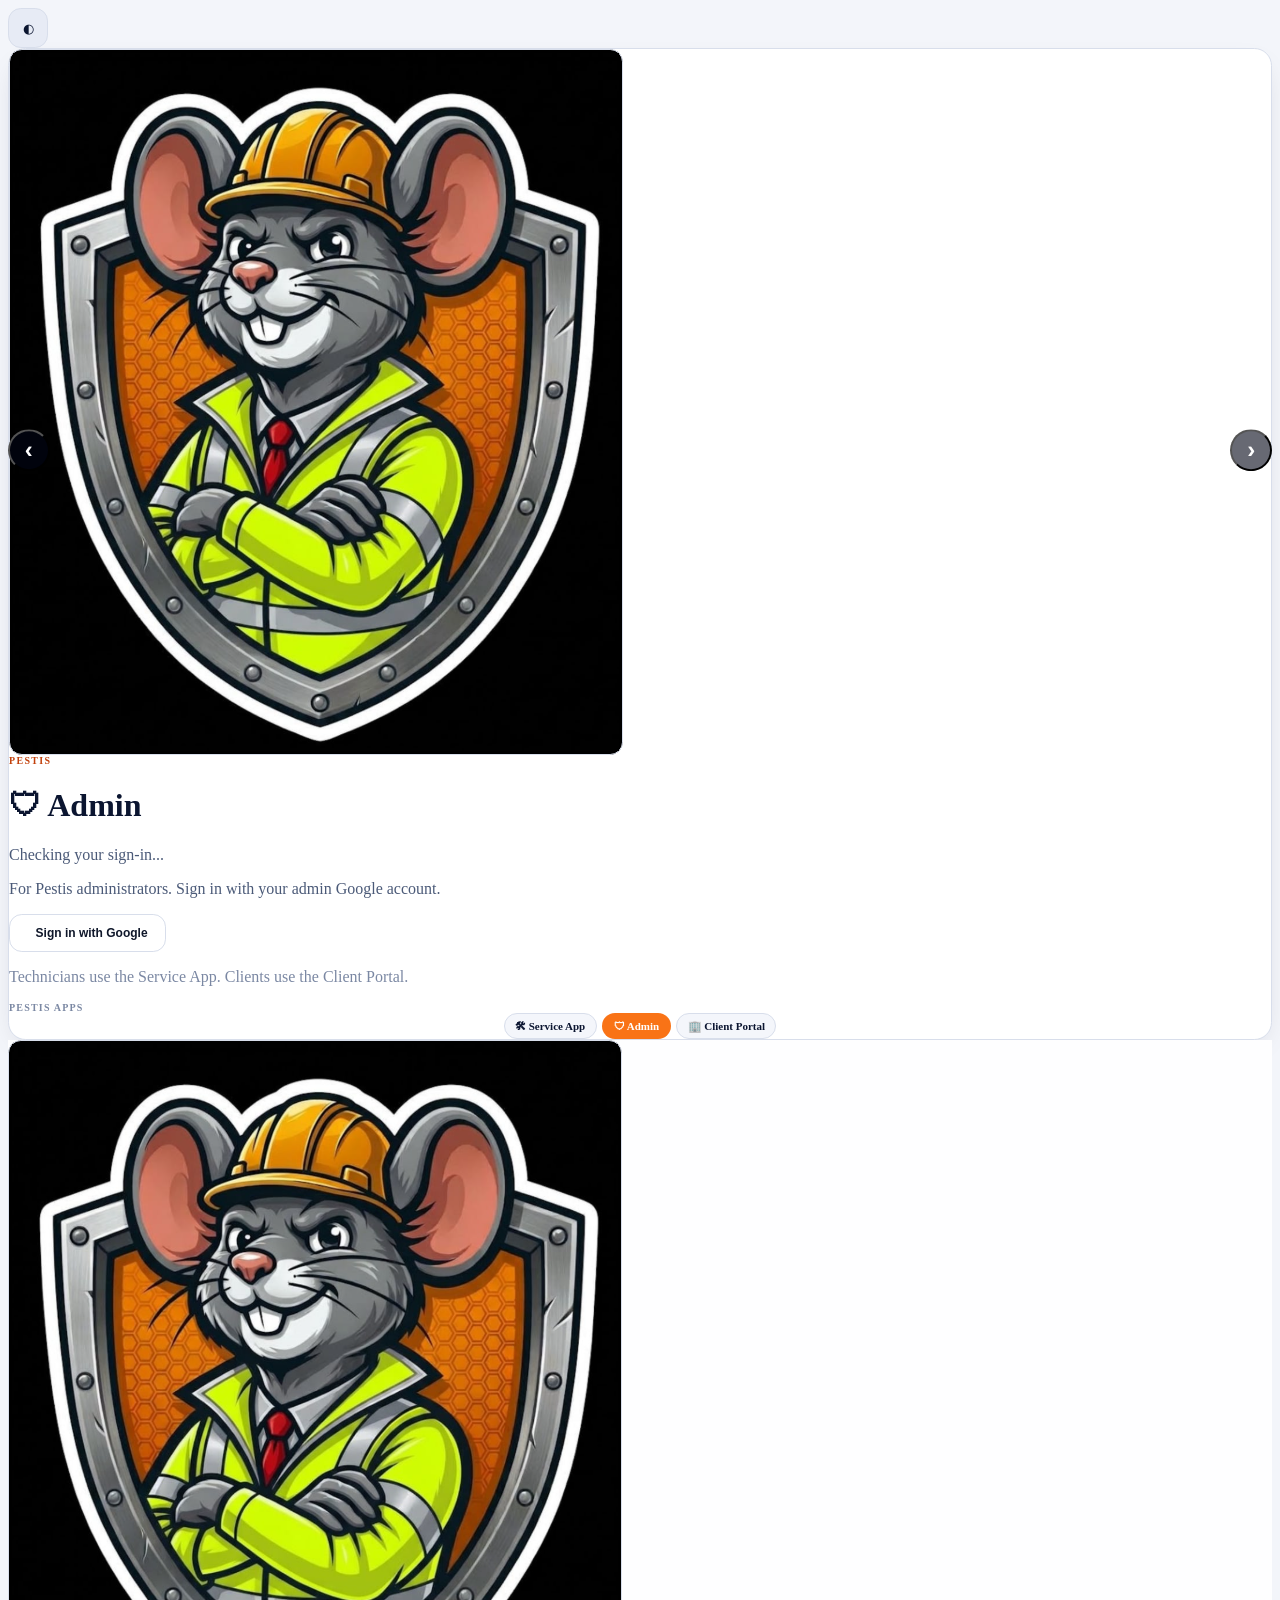
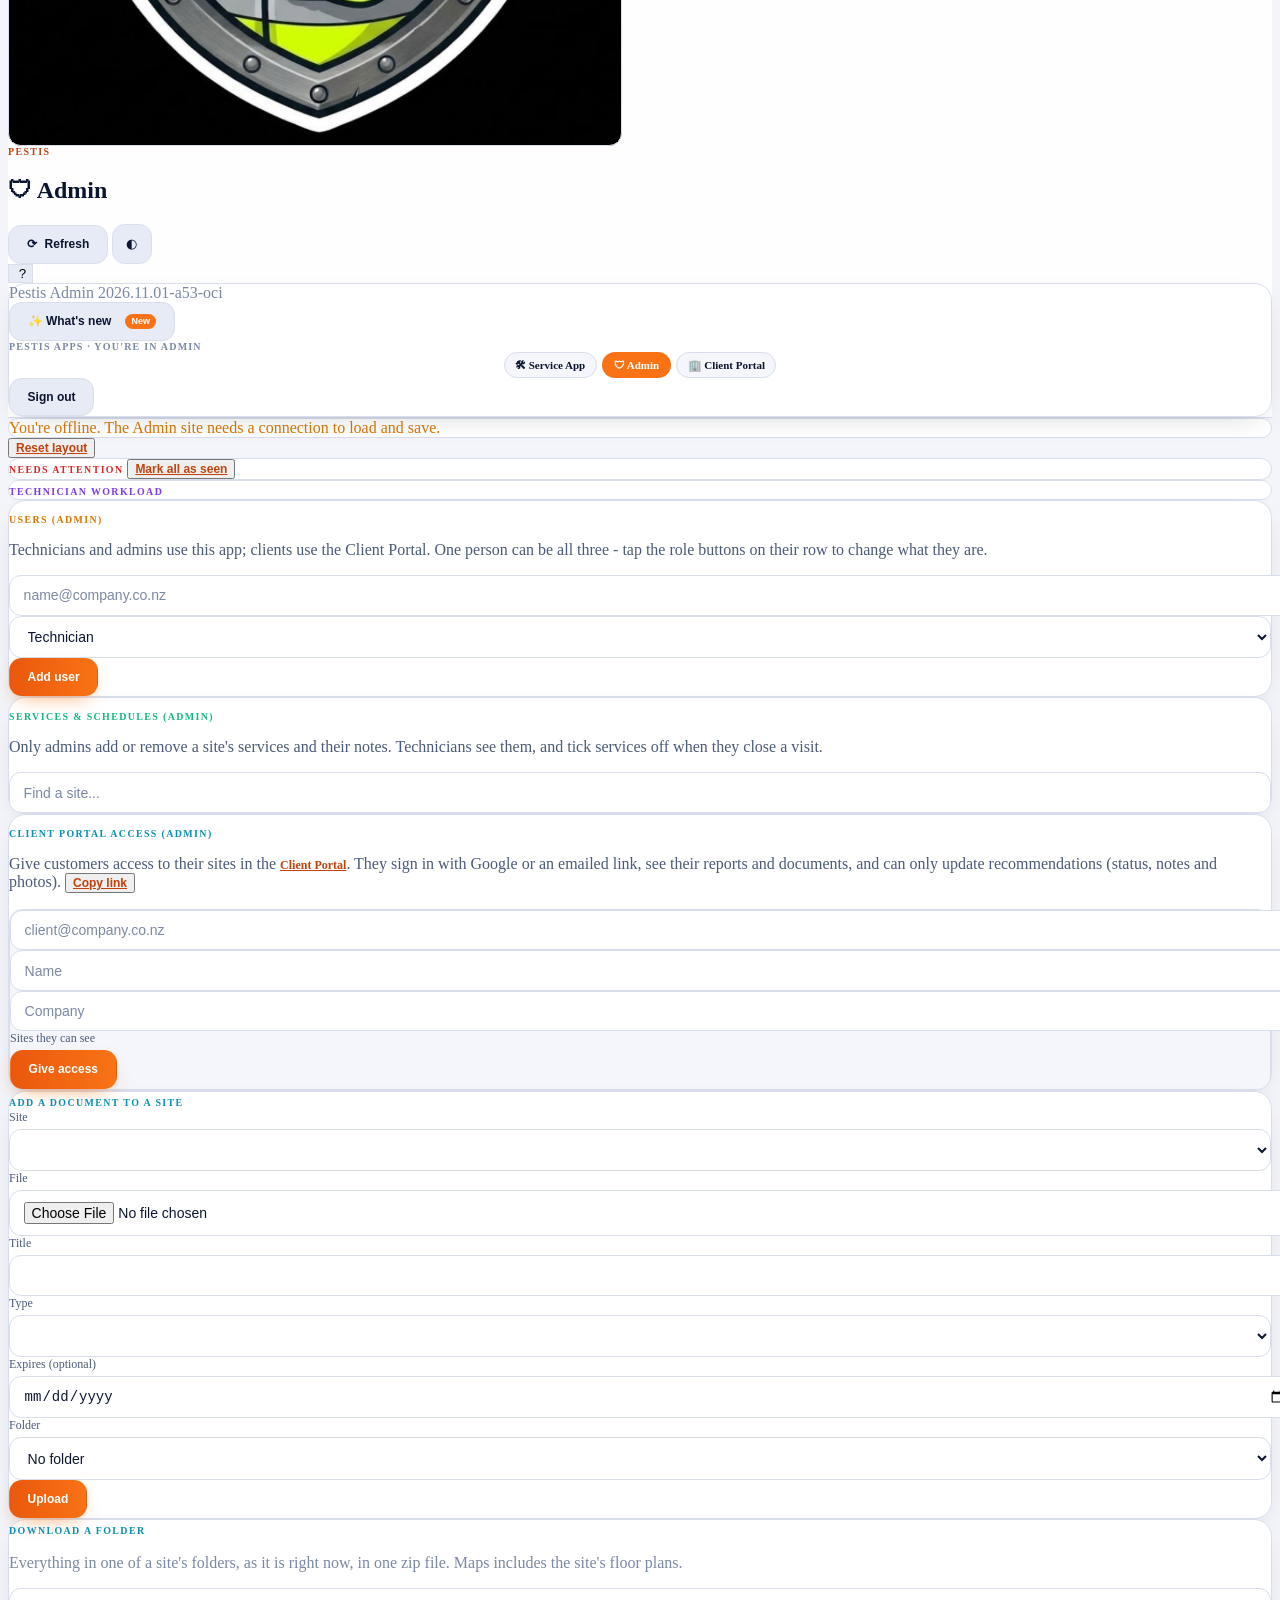
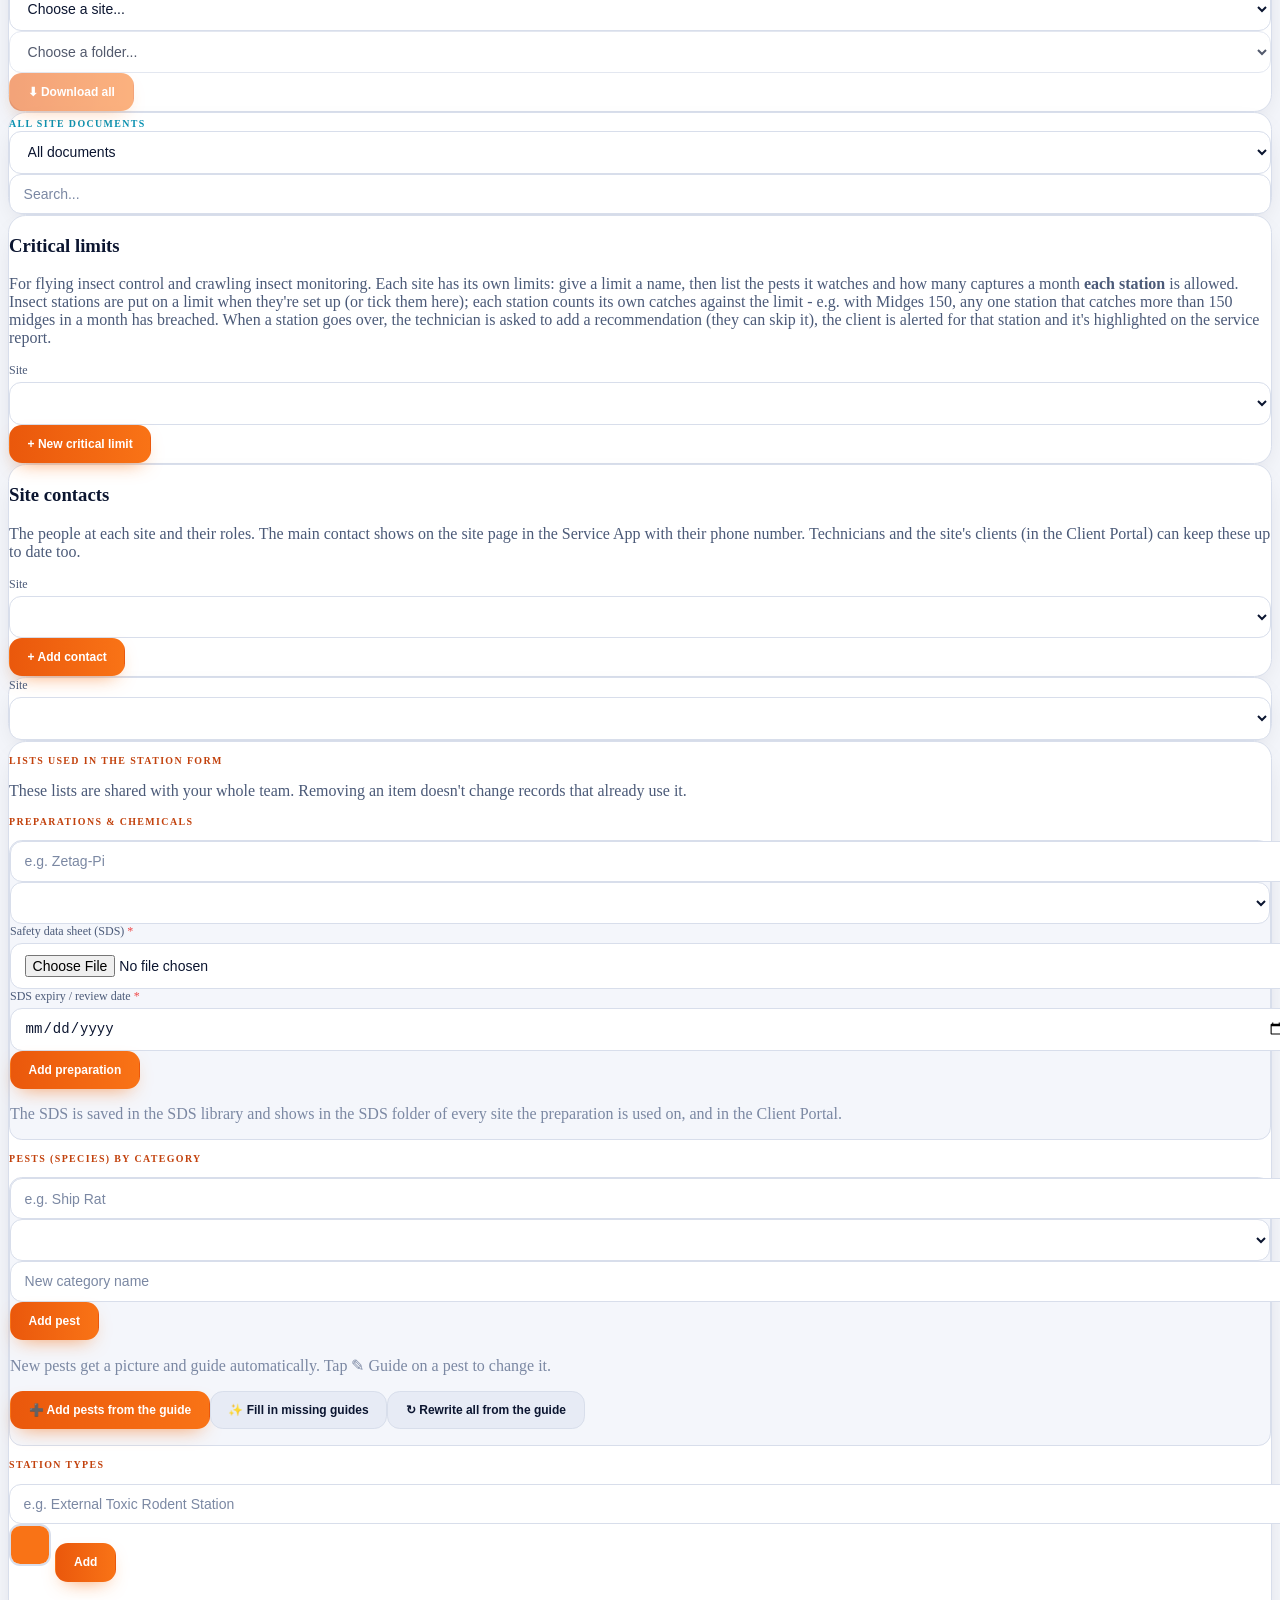
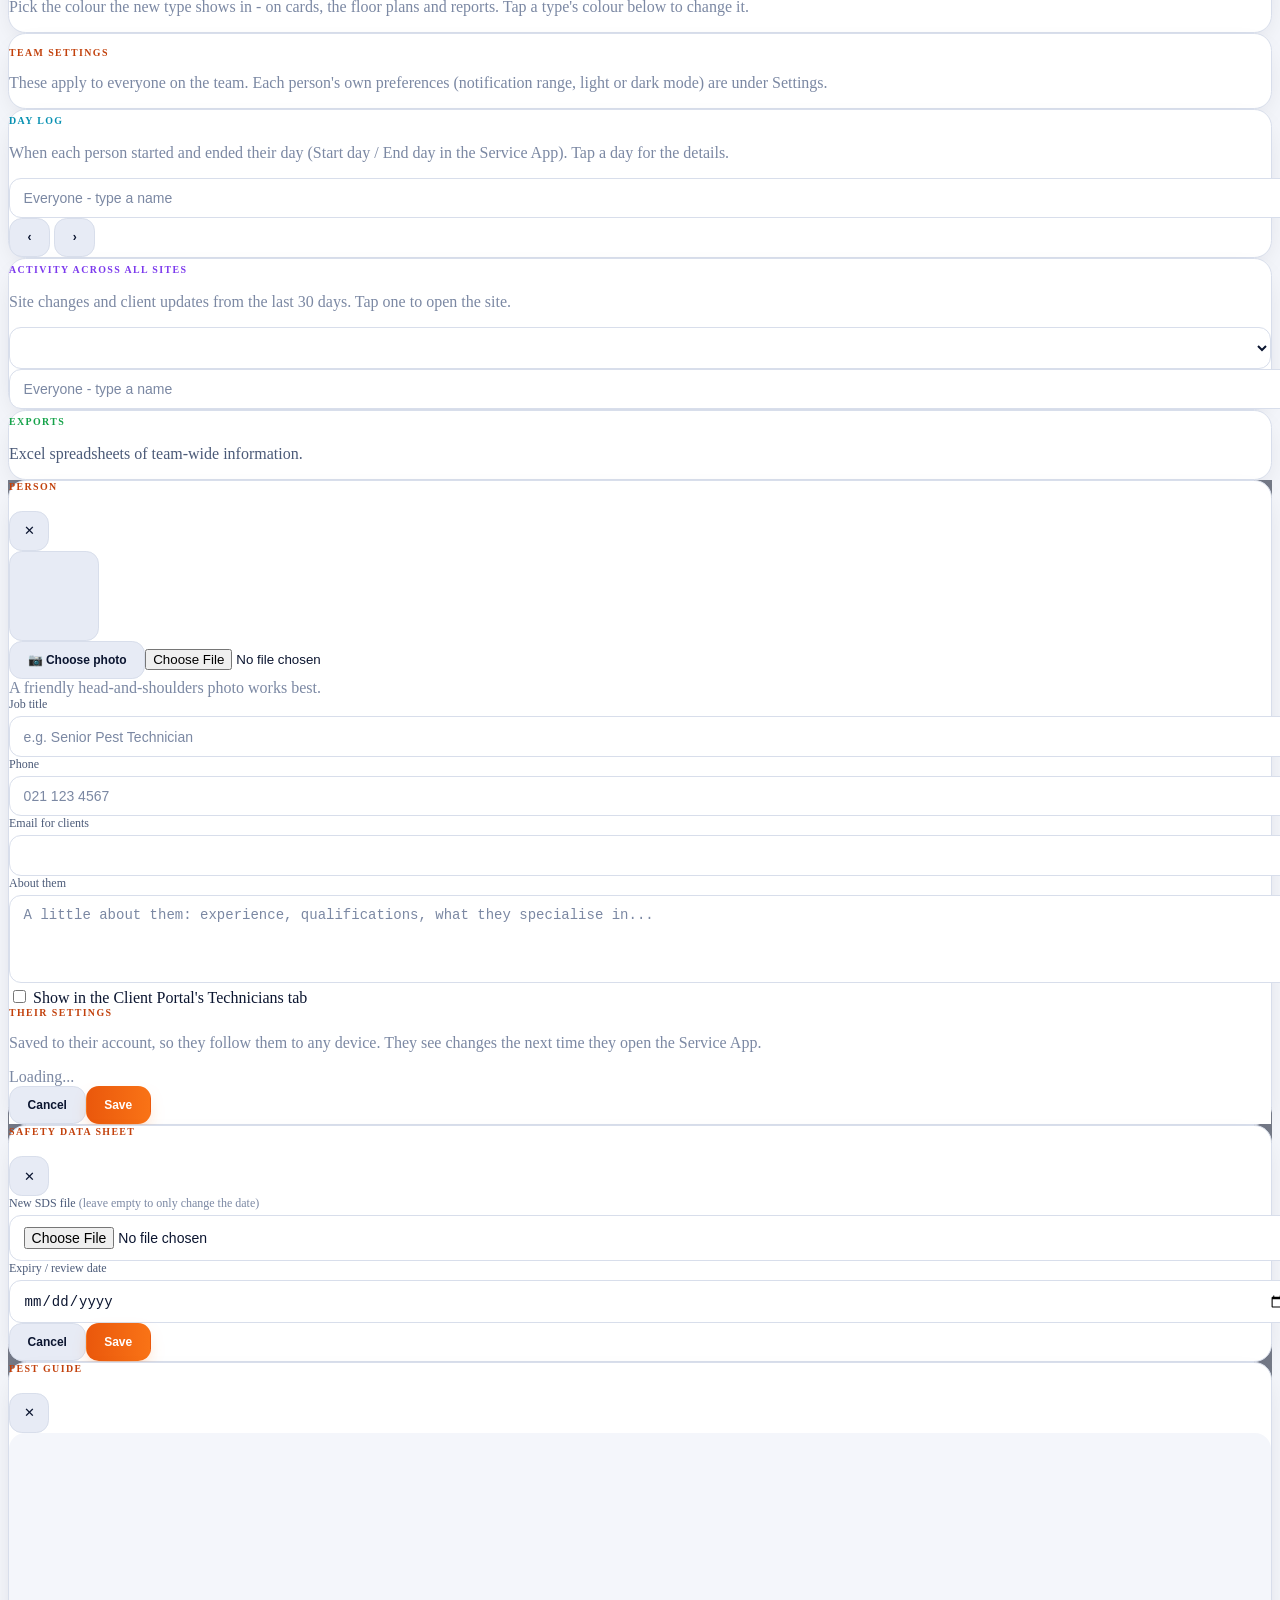
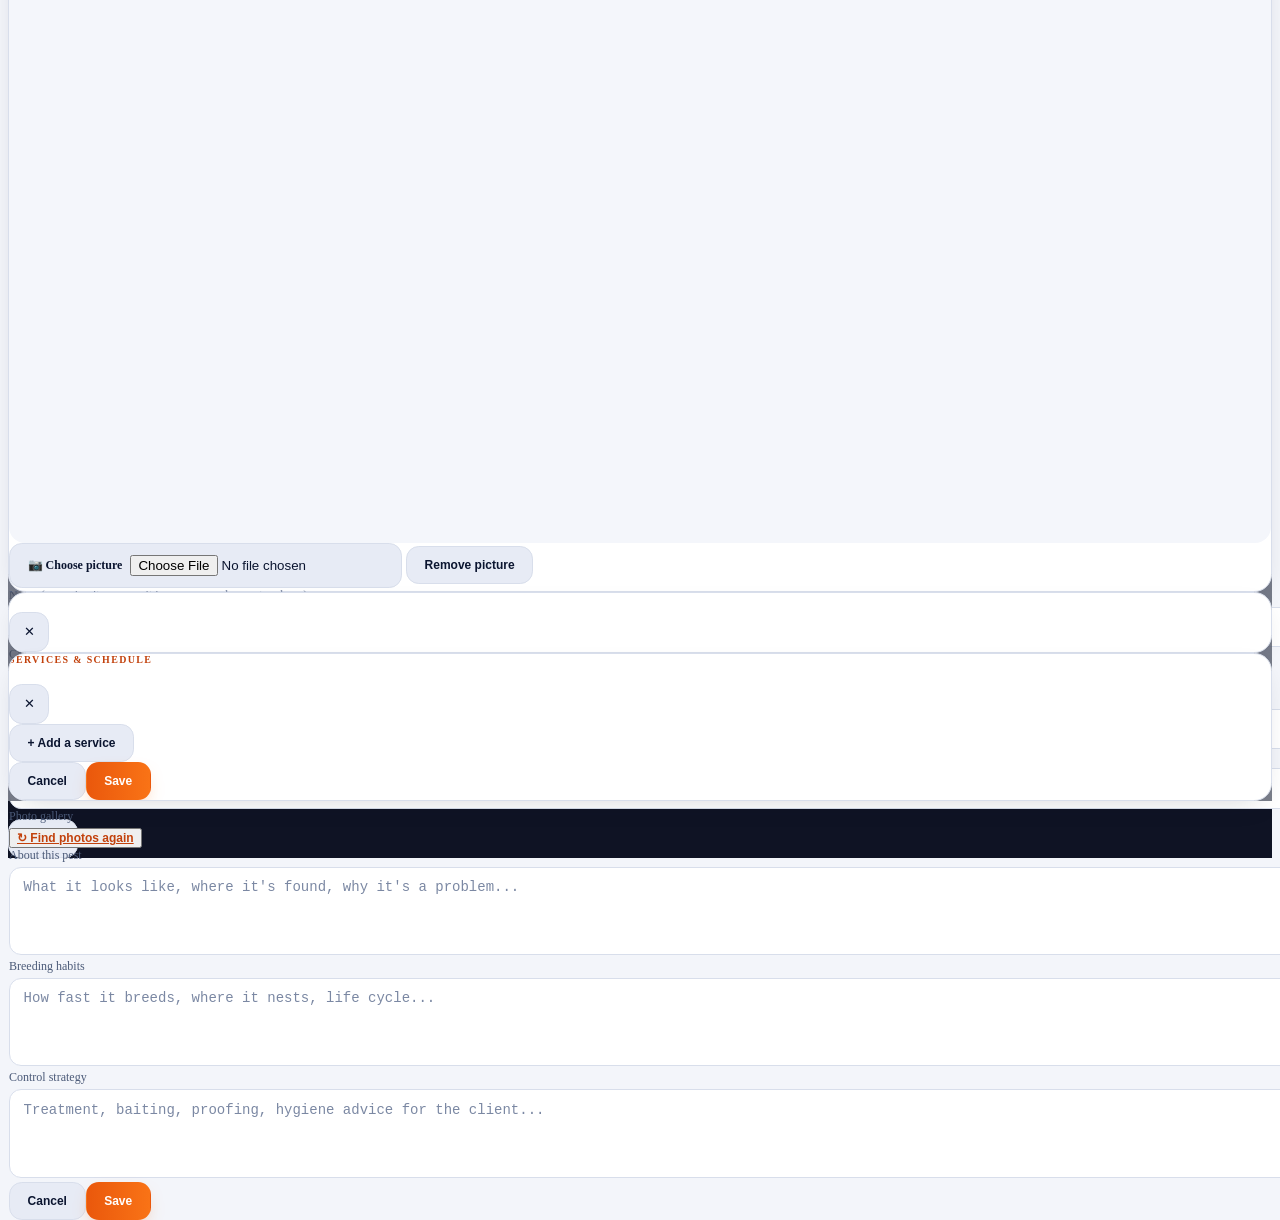
==== commit a33bf6fd: "r116: a clicked graph point's pop-up stays open with every record, scrollable - Click or tap a point" ====
--- a/admin.html
+++ b/admin.html
@@ -6,7 +6,7 @@
     The Admin site, separate from the Service App (index.html) and the Client Portal (client.html):
     its own page, its own sign-in (admin accounts only) and its own code. They only share the database.
     Open it at  https://<your site>/admin.html  and upload it next to index.html.
-    Version 2026.11.01-a52-oci
+    Version 2026.11.01-a53-oci
 -->
 <head>
     <meta charset="UTF-8">
@@ -901,7 +901,12 @@
 .pr-svg .pr-pt:hover .pr-dot, .pr-svg .pr-pt:focus .pr-dot { r: 6.5px; stroke-width: 3; }
 /* the pop-up over a graph's point */
 .pr-tip { position: absolute; z-index: 1000; pointer-events: none; max-width: min(320px, calc(100vw - 16px)); background: rgba(15, 23, 42, .97); color: #e2e8f0; border-radius: .75rem; padding: .6rem .75rem .65rem; font-size: 12px; line-height: 1.4;
-    box-shadow: 0 14px 34px -10px rgba(0, 0, 0, .55); border-top: 3px solid var(--tip-c, #f97316); opacity: 0; transform: translateY(4px); transition: opacity .12s ease, transform .12s ease; }
+    box-shadow: 0 14px 34px -10px rgba(0, 0, 0, .55); border-top: 3px solid var(--tip-c, #f97316); opacity: 0; transform: translateY(4px); transition: opacity .12s ease, transform .12s ease;
+    max-height: min(380px, 70vh); overflow-y: auto; overscroll-behavior: contain; scrollbar-width: thin; scrollbar-color: rgba(148, 163, 184, .5) transparent; }
+/* kept open (clicked): it can be scrolled and closed */
+.pr-tip.pinned { pointer-events: auto; box-shadow: 0 18px 40px -10px rgba(0, 0, 0, .6), 0 0 0 1px rgba(148, 163, 184, .25); }
+.pr-tip .pr-tip-x { position: sticky; top: 0; float: right; margin: -.2rem -.3rem .2rem .5rem; width: 1.6rem; height: 1.6rem; border-radius: 999px; border: 0; background: rgba(148, 163, 184, .22); color: #fff; font-size: 12px; font-weight: 800; cursor: pointer; z-index: 1; }
+.pr-tip .pr-tip-x:hover { background: rgba(148, 163, 184, .4); }
 .pr-tip.on { opacity: 1; transform: none; }
 .pr-tip b { color: #fff; }
 .pr-tip .pr-tip-sub { color: #94a3b8; font-size: 11px; font-weight: 700; text-transform: uppercase; letter-spacing: .04em; }
@@ -4054,6 +4059,9 @@
 //   svc = Service App (index.html), adm = Admin (admin.html), cli = Client Portal (client.html - written for clients)
 const WN = (() => {
     const LOG = [
+        { rev: 'r116', date: '2026-11-01', v: { adm: '2026.11.01-a53', cli: '2026.11.01-p68' },
+            adm: ['Reports: click (or tap) a point on a line graph and its pop-up stays open, listing every record behind it - scroll inside it if there are a lot. Click anywhere else (or ✕) to close it'],
+            cli: ['Reports: click (or tap) a point on a line graph and its pop-up stays open, listing every record behind it - scroll inside it if there are a lot. Click anywhere else (or ✕) to close it'] },
         { rev: 'r115', date: '2026-11-01', v: { adm: '2026.11.01-a52', cli: '2026.11.01-p67' },
             adm: ['Reports: hover over a point on a line graph (or tap it on a phone) for a pop-up with what’s behind it - the month and total, the pests, how many checks and stations, and the latest checks with the date, time, station and technician (or the recommendations or visits)',
                   'Reports: the shading under each line is twice as strong'],
@@ -4652,8 +4660,8 @@
     const CHARTS = new Map();
     // a point's pop-up: the month, the line and its value, then the records behind it (series.recs(i), if the line has them):
     // station checks (the pests, how many checks and stations, and the latest few with the date, time, station and technician),
-    // recommendations or visits (s.kind)
-    function tipFor(id) {
+    // recommendations or visits (s.kind). all: every record (the pop-up was clicked and stays open), not just the latest few
+    function tipFor(id, all) {
         const [cid, si, i] = String(id).split(':'), c = CHARTS.get(cid), s = c && c.series[si];
         if (!s) return '';
         const v = s.vals[i], label = c.opts.lbl ? c.opts.lbl(c.keys[i]) : c.keys[i];
@@ -4662,7 +4670,8 @@
             + `<div class="pr-tip-v">${e(c.opts.yLbl ? c.opts.yLbl(v) : v)}${c.opts.unit && !c.opts.yLbl ? ` <span>${e(c.opts.unit)}</span>` : ''}</div>`;
         const recs = s.recs ? (s.recs(Number(i)) || []).slice().sort((p, q) => (q.at || q.raisedAt || q.completedAt || 0) - (p.at || p.raisedAt || p.completedAt || 0)) : [];
         if (!recs.length) return h + (s.recs ? '<div class="pr-tip-more">Nothing recorded</div>' : '');
-        const rows = (list, f) => list.slice(0, 4).map(x => `<div class="pr-tip-row">${f(x)}</div>`).join('') + (list.length > 4 ? `<div class="pr-tip-more">and ${list.length - 4} more</div>` : '');
+        const max = all ? 500 : 4;
+        const rows = (list, f) => list.slice(0, max).map(x => `<div class="pr-tip-row">${f(x)}</div>`).join('') + (list.length > max ? `<div class="pr-tip-more">and ${list.length - max} more${all ? '' : ' - click the point to see them all'}</div>` : '');
         if (s.kind === 'recs') return h + rows(recs, r => `<b>${e(r.no != null ? 'R-' + String(r.no).padStart(4, '0') : 'Recommendation')}</b> · ${e(fmtD(s.done ? r.completedAt : r.raisedAt))}${r.station ? ' · ' + e(r.station) : ''}<br>${e(String(r.text || '').slice(0, 80))}`);
         if (s.kind === 'visits') return h + rows(recs, x => `<b>${e(fmtDT(x.at))}</b> · ${e(x.type || 'Visit')}${x.tech ? ' · ' + e(x.tech) : ''}`);
         const sp = new Map(); recs.forEach(x => { if (x.species) sp.set(x.species, (sp.get(x.species) || 0) + (x.count || 0)); });
@@ -4670,26 +4679,40 @@
         if (sp.size) h += `<div class="pr-tip-pests">${Array.from(sp.entries()).sort((p, q) => q[1] - p[1]).slice(0, 5).map(([n, k]) => `${e(n)} ×${k}`).join(', ')}</div>`;
         return h + rows(recs, x => `<b>${e(fmtDT(x.at))}</b> · ${e(x.station || x.barcode)}<br>${e(x.species ? x.species + (x.count > 1 ? ' ×' + x.count : '') : (x.activity && x.activity !== 'None' ? x.activity + ' activity' : 'No activity'))}${x.tech ? ' · ' + e(x.tech) : ''}`);
     }
-    let tipEl = null;
-    function showTip(pt) {
+    // the pop-up: shown while the mouse is over a point; clicking (or tapping) a point keeps it open, with every record
+    // behind it to scroll through, until you click somewhere else (or ✕, or Escape)
+    let tipEl = null, tipPinned = false;
+    function showTip(pt, pin) {
         if (!tipEl) { tipEl = document.createElement('div'); tipEl.className = 'pr-tip'; tipEl.setAttribute('role', 'tooltip'); document.body.appendChild(tipEl); }
-        tipEl.innerHTML = tipFor(pt.getAttribute('data-pt'));
+        tipPinned = !!pin;
+        tipEl.innerHTML = (pin ? '<button type="button" class="pr-tip-x" aria-label="Close">✕</button>' : '') + tipFor(pt.getAttribute('data-pt'), pin);
         tipEl.style.setProperty('--tip-c', pt.getAttribute('data-c') || '#f97316');
+        tipEl.classList.toggle('pinned', tipPinned);
         tipEl.classList.add('on');
-        const r = (pt.querySelector('.pr-dot') || pt).getBoundingClientRect(), w = tipEl.offsetWidth, h = tipEl.offsetHeight, vw = document.documentElement.clientWidth;
+        tipEl.scrollTop = 0;
+        const r = (pt.querySelector('.pr-dot') || pt).getBoundingClientRect(), w = tipEl.offsetWidth, h = tipEl.offsetHeight;
+        const vw = document.documentElement.clientWidth, vh = window.innerHeight;
         const left = Math.max(8, Math.min(vw - w - 8, r.left + r.width / 2 - w / 2));
-        let top = r.top - h - 12; const below = top < 8; if (below) top = r.bottom + 12;
-        tipEl.classList.toggle('below', below);
+        let top = r.top - h - 12;
+        if (top < 8) top = r.bottom + 12;                      // no room above: below the point
+        if (top + h > vh - 8) top = Math.max(8, vh - h - 8);   // and kept on the screen
         tipEl.style.left = (left + window.scrollX) + 'px'; tipEl.style.top = (top + window.scrollY) + 'px';
     }
-    const hideTip = () => { if (tipEl) tipEl.classList.remove('on'); };
+    const hideTip = () => { tipPinned = false; if (tipEl) tipEl.classList.remove('on', 'pinned'); };
     if (typeof document !== 'undefined') {
-        // hover with a mouse; tap on a phone (tap anywhere else to close it)
         const ptOf = ev => ev.target && ev.target.closest ? ev.target.closest('.pr-svg [data-pt]') : null;
-        document.addEventListener('mouseover', ev => { const p = ptOf(ev); if (p) showTip(p); });
-        document.addEventListener('mouseout', ev => { if (ptOf(ev)) hideTip(); });
-        document.addEventListener('click', ev => { const p = ptOf(ev); if (p) showTip(p); else hideTip(); });
-        window.addEventListener('scroll', hideTip, true);
+        const inTip = t => tipEl && t && t.nodeType === 1 && tipEl.contains(t);
+        document.addEventListener('mouseover', ev => { const p = ptOf(ev); if (p && !tipPinned) showTip(p, false); });
+        document.addEventListener('mouseout', ev => { if (ptOf(ev) && !tipPinned) hideTip(); });
+        document.addEventListener('click', ev => {
+            const p = ptOf(ev);
+            if (p) return showTip(p, true);
+            if (inTip(ev.target)) { if (ev.target.closest('.pr-tip-x')) hideTip(); return; }   // (scrolling or clicking inside keeps it open)
+            hideTip();
+        });
+        document.addEventListener('keydown', ev => { if (ev.key === 'Escape' && tipEl && tipEl.classList.contains('on')) hideTip(); });
+        // scrolling inside it keeps it; scrolling the page moves it with the page (when it's kept open); scrolling a box it's over closes it
+        window.addEventListener('scroll', ev => { if (inTip(ev.target)) return; if (tipPinned && (ev.target === document || ev.target === document.documentElement || ev.target === document.body)) return; hideTip(); }, true);
     }
     function lineChart(series, keys, opts) {
         opts = opts || {};
@@ -5376,7 +5399,7 @@
 /* PESTIS-REPORTS:END */
 
         // Tells index.html what loaded, and which version of the hook-up it was written for
-        window.ADDON_INFO = { name: 'Pestis Admin', version: '2026.11.01-a52-oci', api: 0 };
+        window.ADDON_INFO = { name: 'Pestis Admin', version: '2026.11.01-a53-oci', api: 0 };
 
         async function loadAdminPanel() {
             const profList = document.getElementById('adminProfilesList');
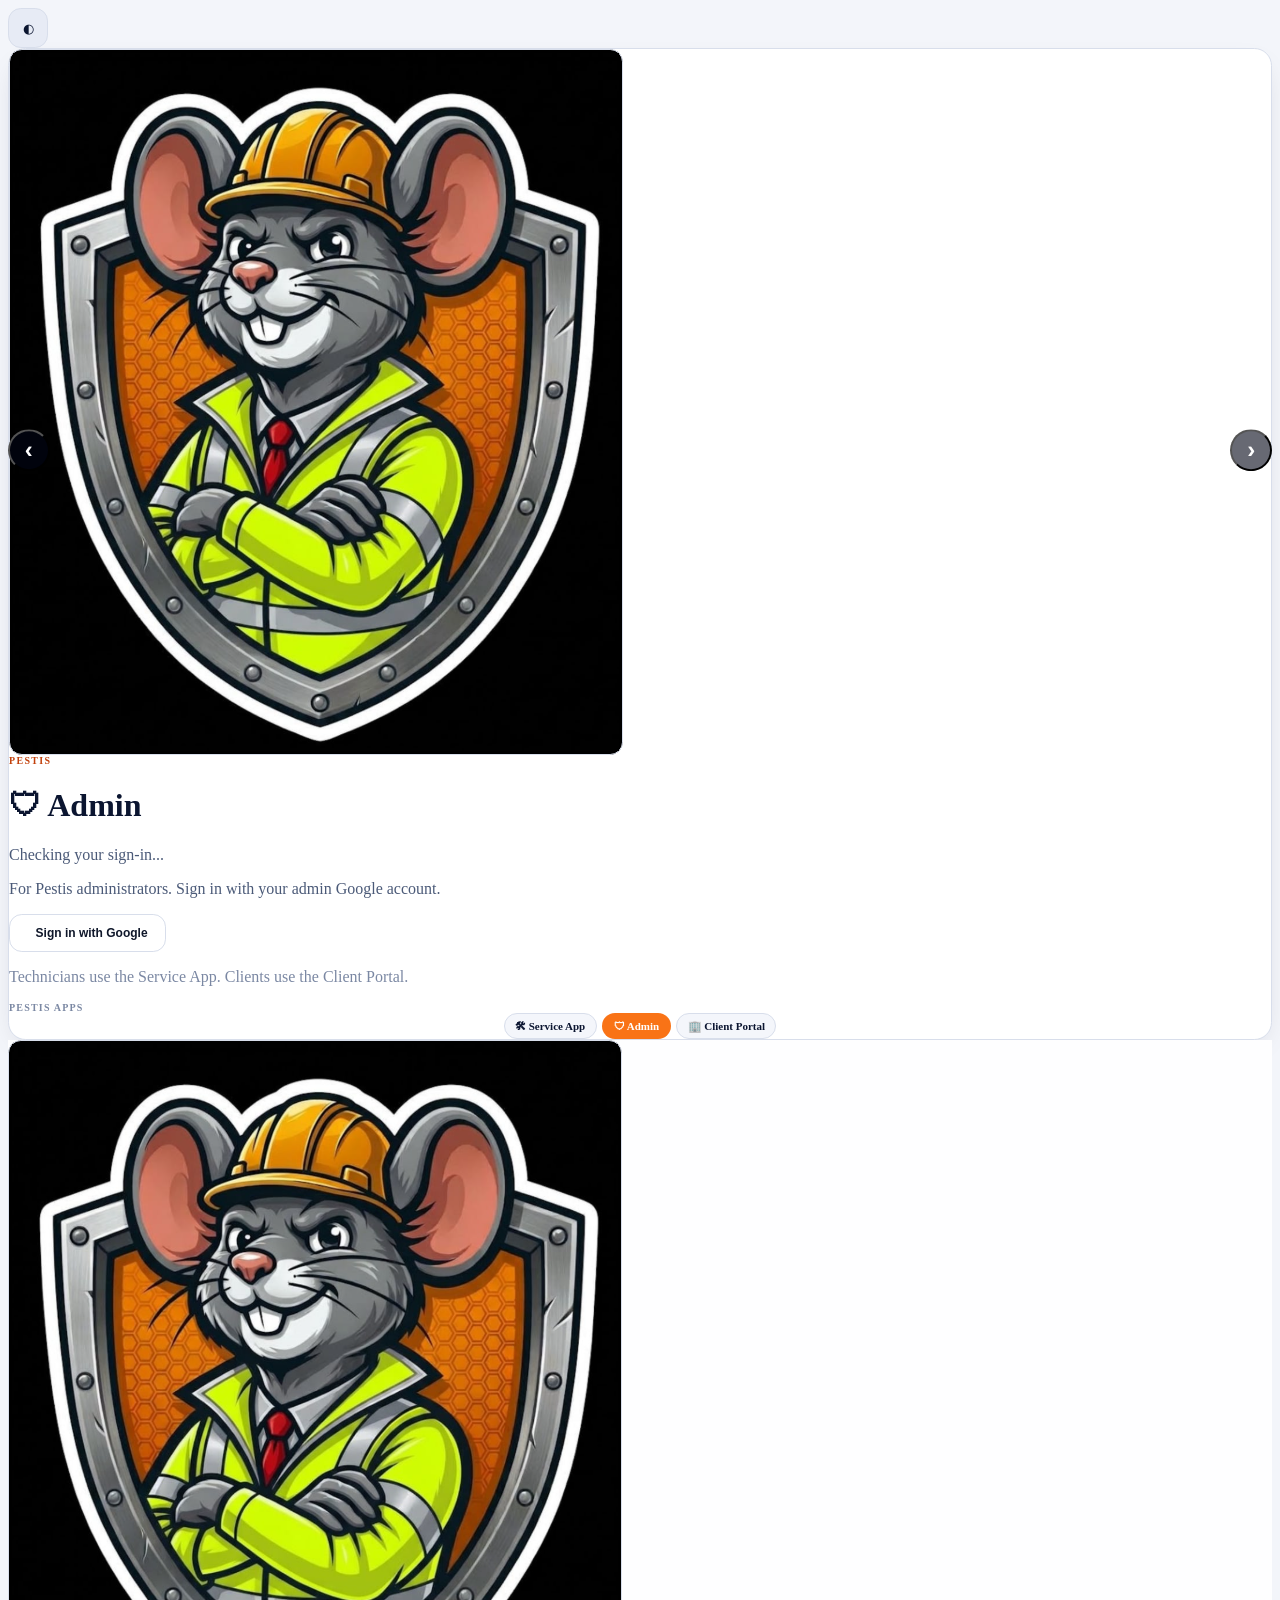
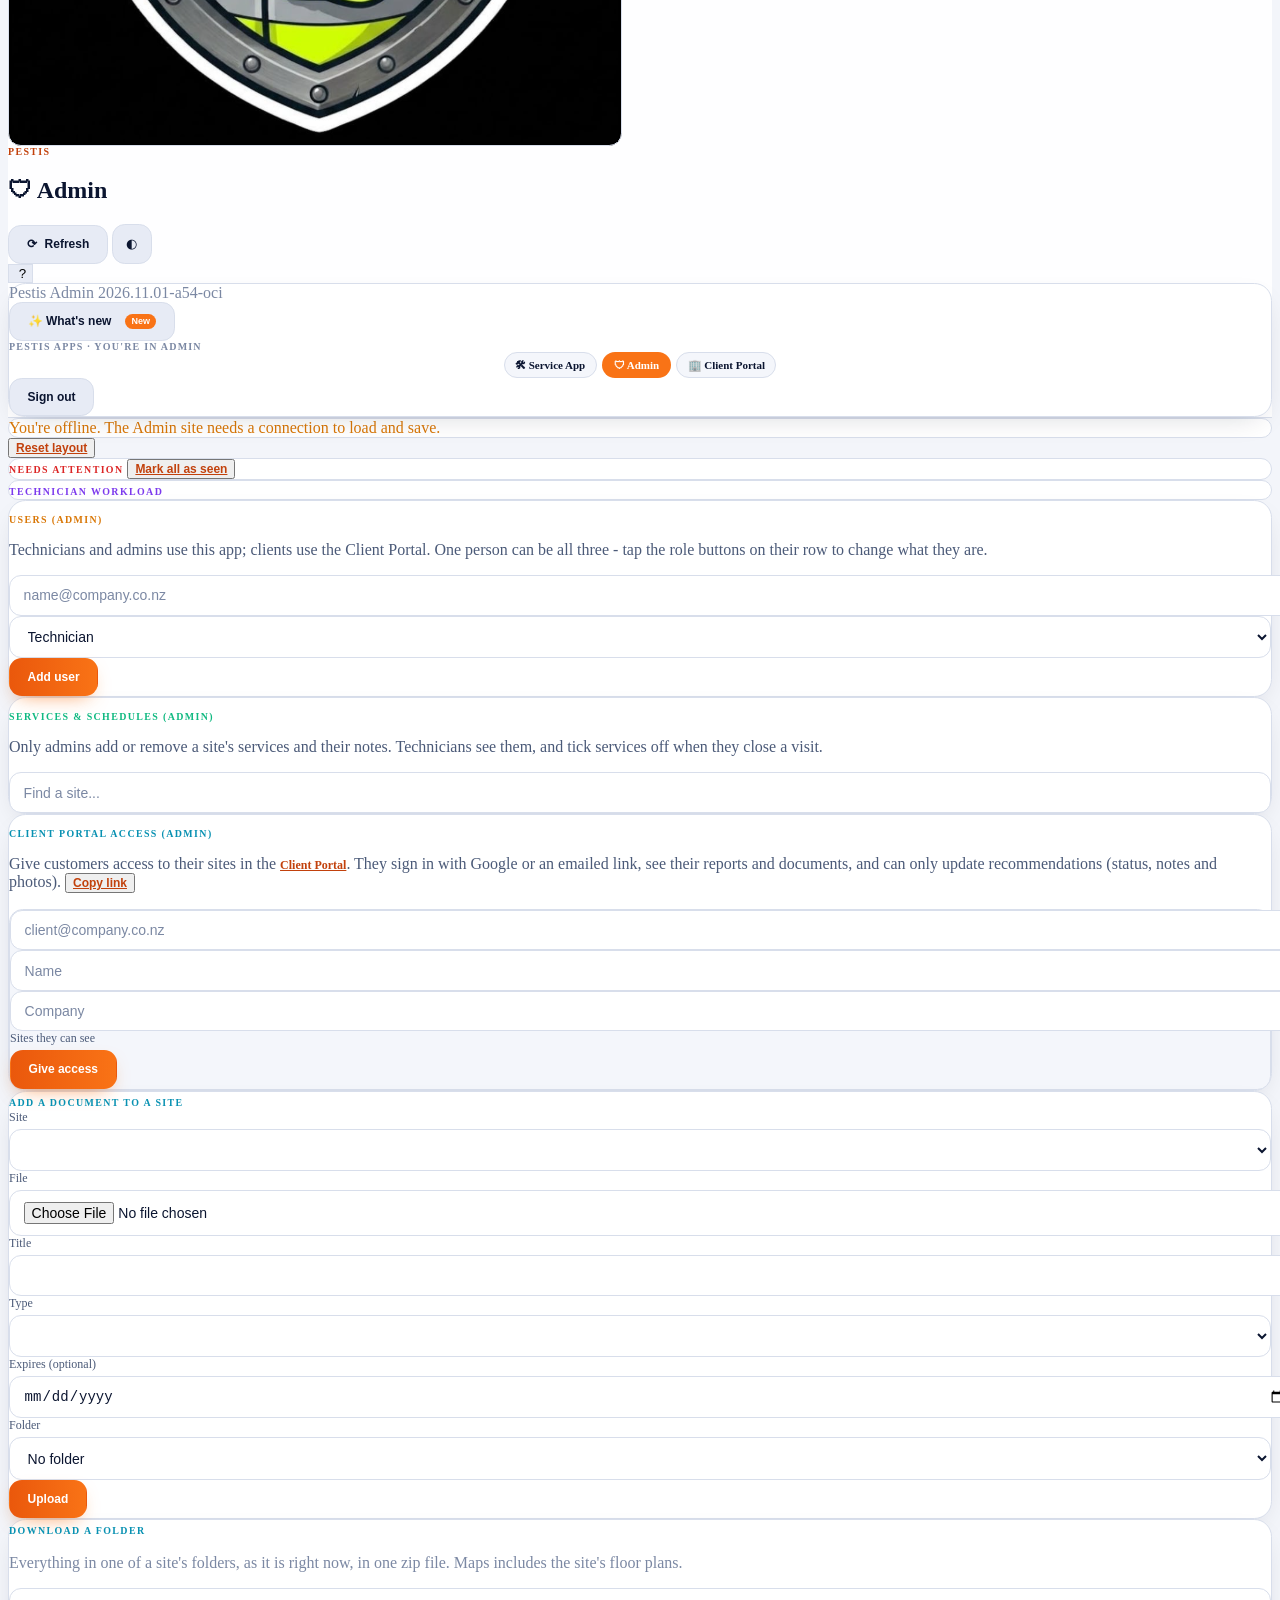
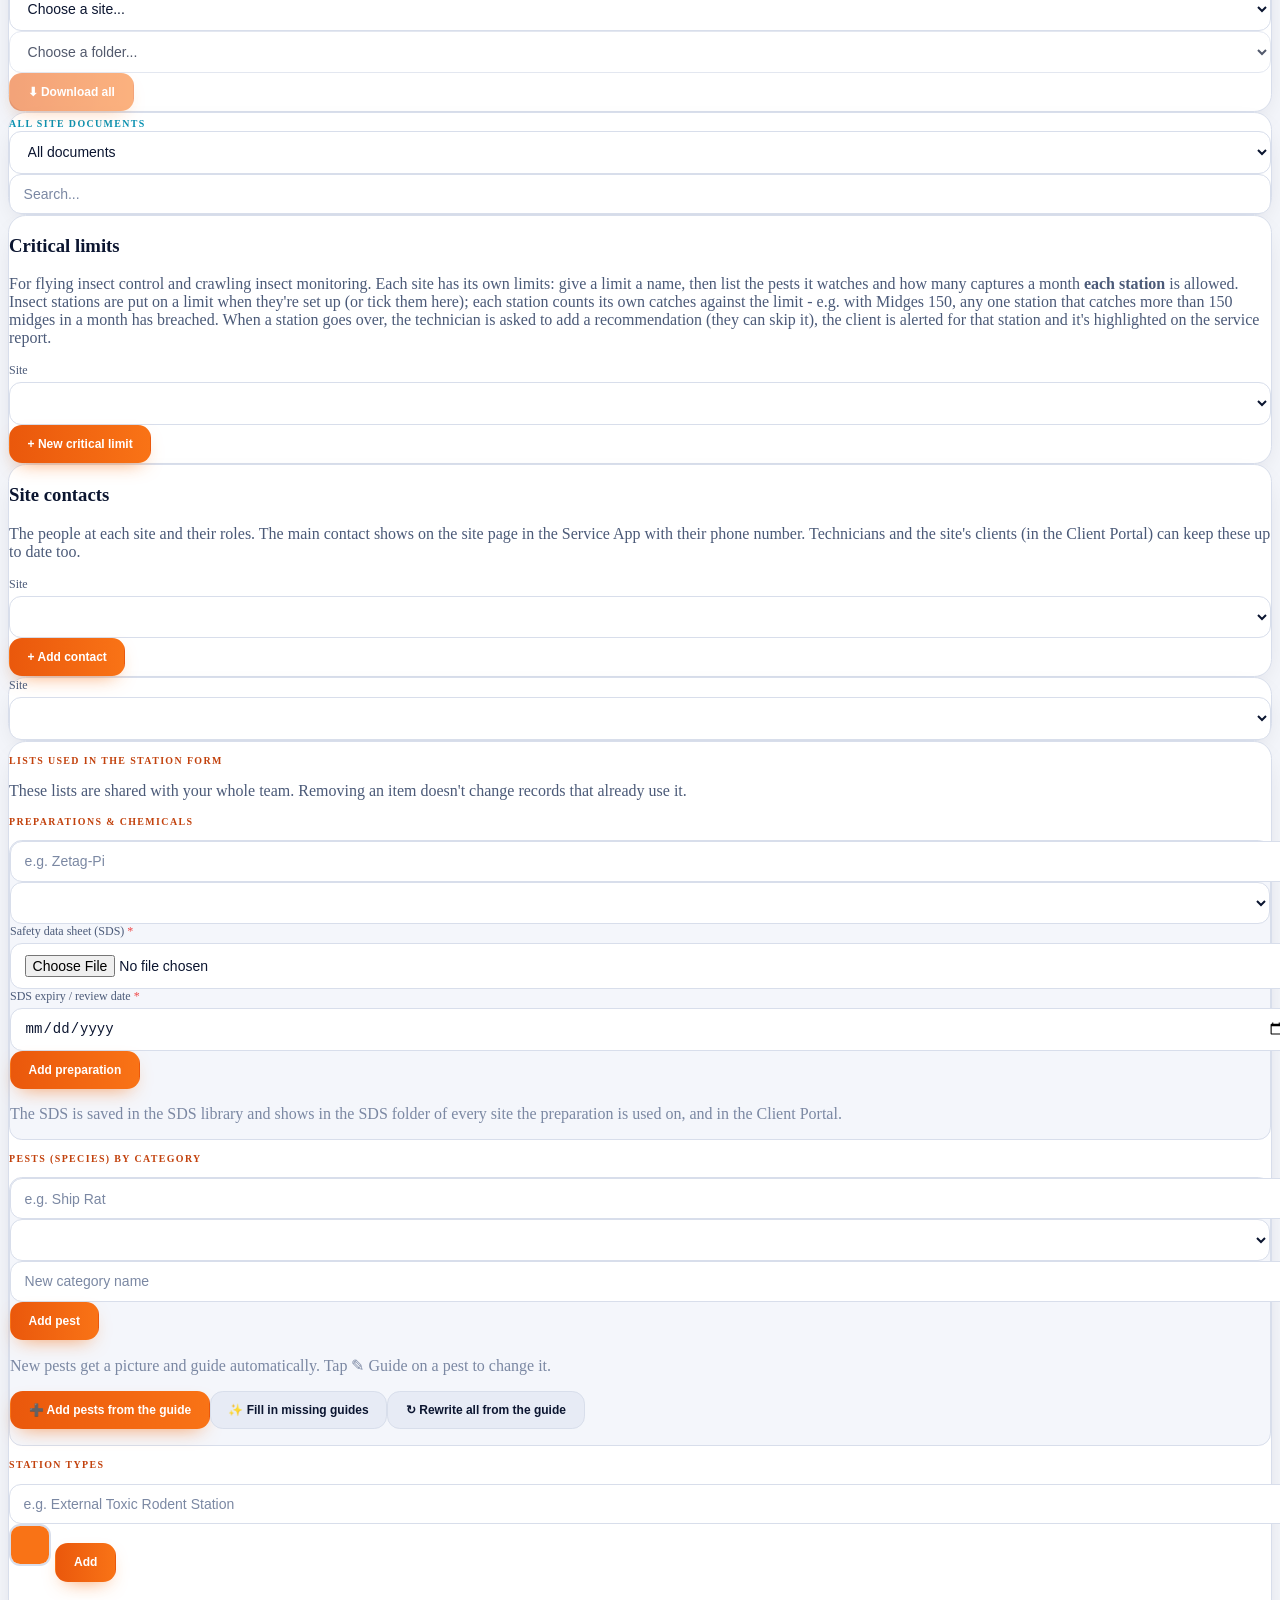
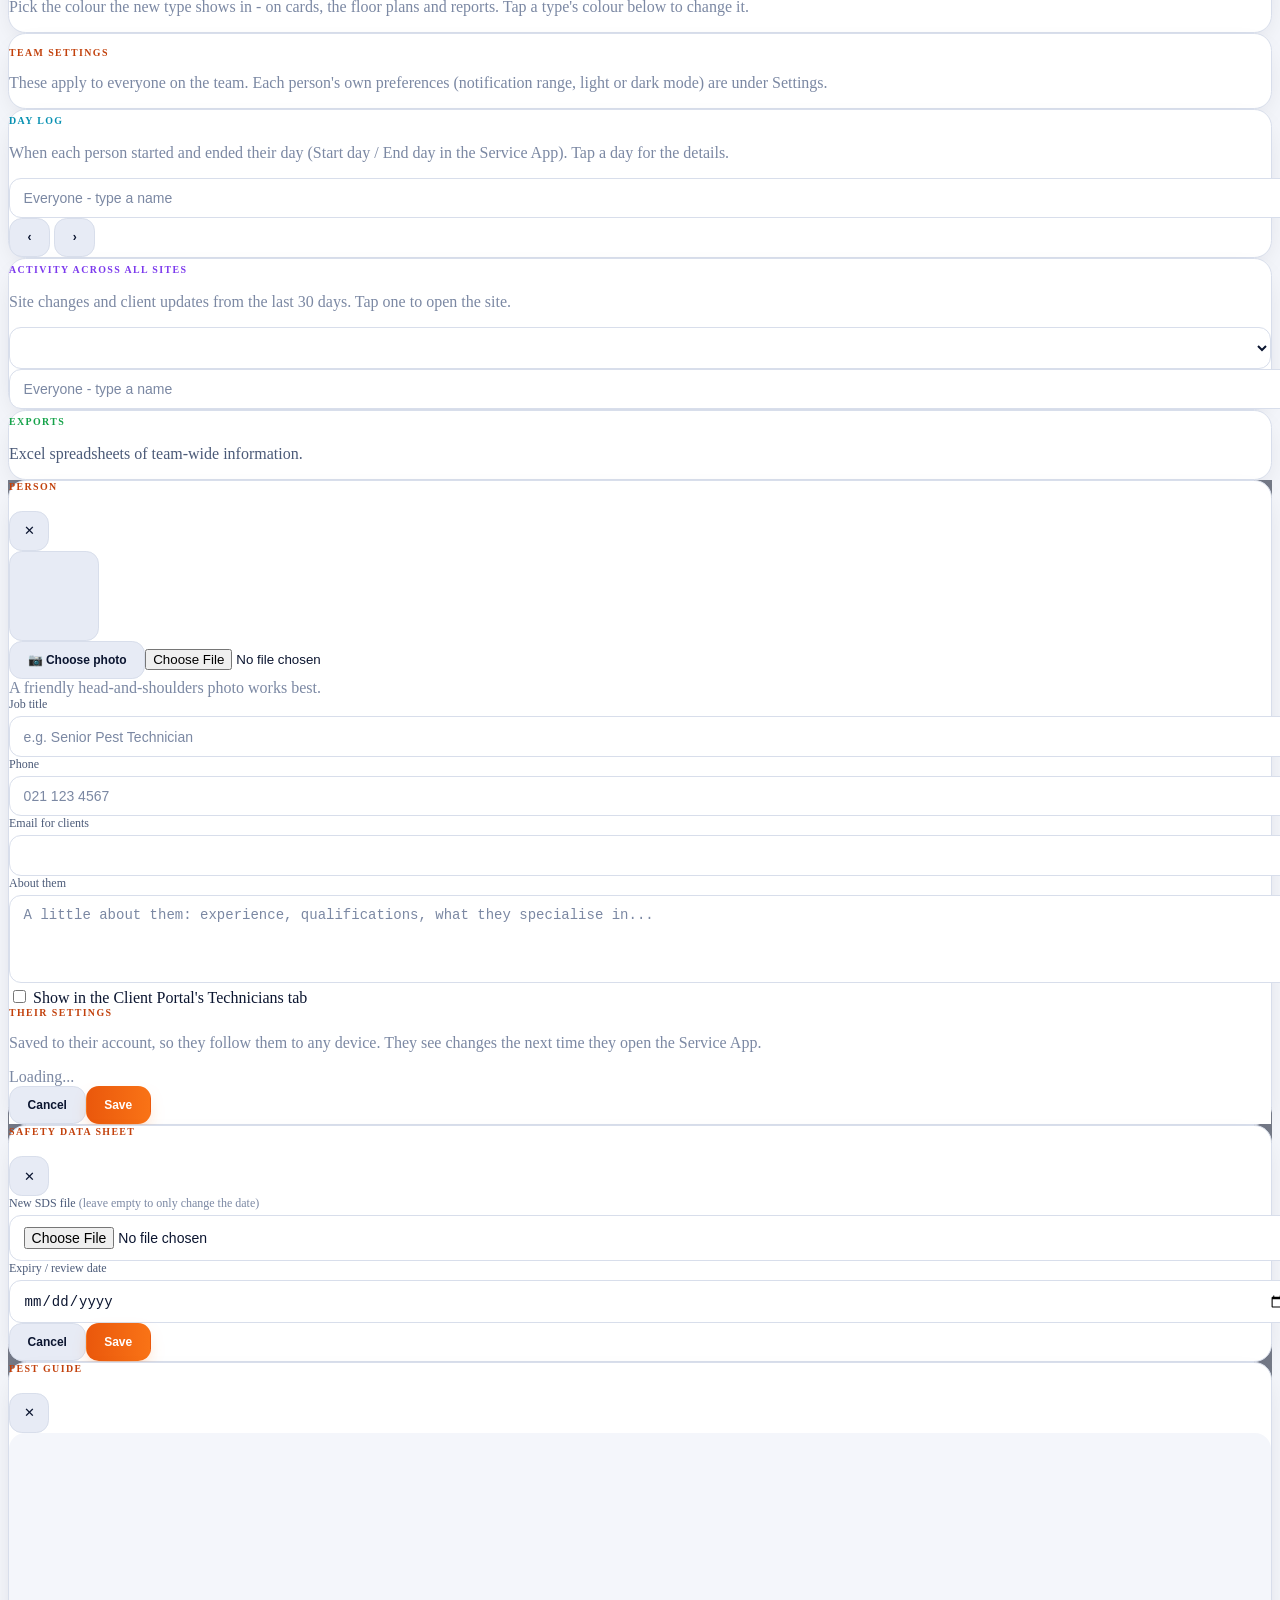
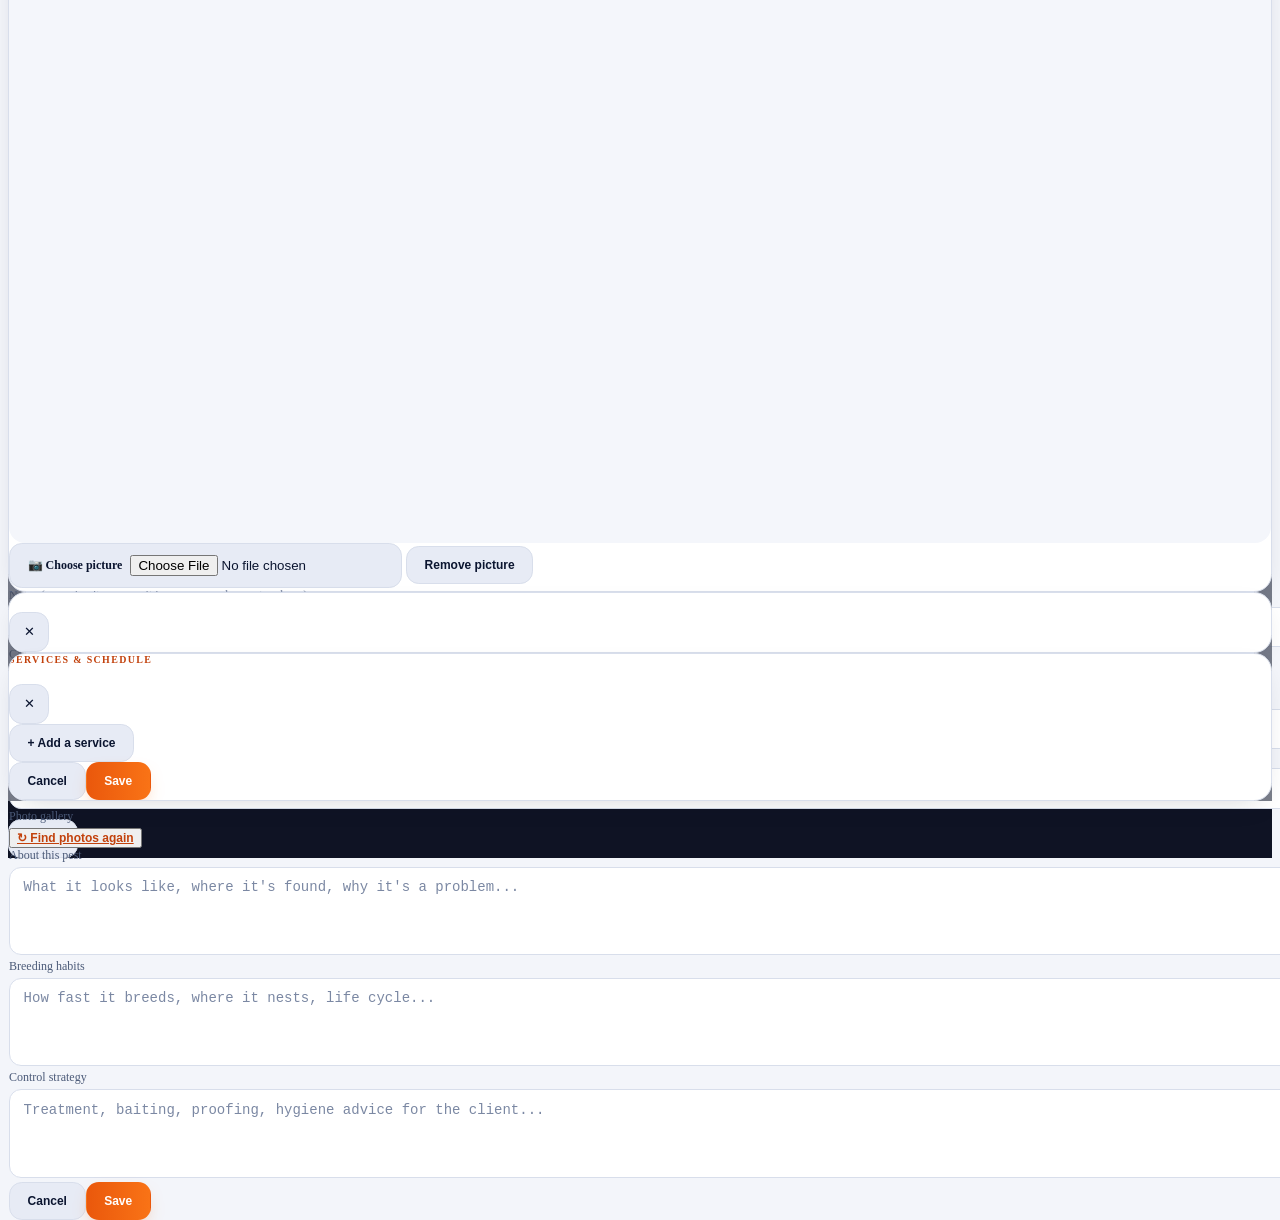
==== commit 3aa072cc: "r117: year-on-year graphs project the unfinished month with a fading dashed line; stronger shading -" ====
--- a/admin.html
+++ b/admin.html
@@ -6,7 +6,7 @@
     The Admin site, separate from the Service App (index.html) and the Client Portal (client.html):
     its own page, its own sign-in (admin accounts only) and its own code. They only share the database.
     Open it at  https://<your site>/admin.html  and upload it next to index.html.
-    Version 2026.11.01-a53-oci
+    Version 2026.11.01-a54-oci
 -->
 <head>
     <meta charset="UTF-8">
@@ -897,6 +897,7 @@
 .pr-svg .pr-line { filter: drop-shadow(0 3px 4px rgba(15, 23, 42, .16)); }
 .pr-svg .pr-dot { fill: var(--surface, #fff); stroke-width: 2.2; transition: r .15s ease; }
 .pr-svg .pr-pt { cursor: pointer; outline: none; }
+.pr-svg .pr-pt-ghost .pr-dot { fill: var(--surface, #fff); }
 .pr-svg .pr-hit { fill: transparent; stroke: none; }
 .pr-svg .pr-pt:hover .pr-dot, .pr-svg .pr-pt:focus .pr-dot { r: 6.5px; stroke-width: 3; }
 /* the pop-up over a graph's point */
@@ -4059,6 +4060,11 @@
 //   svc = Service App (index.html), adm = Admin (admin.html), cli = Client Portal (client.html - written for clients)
 const WN = (() => {
     const LOG = [
+        { rev: 'r117', date: '2026-11-01', v: { adm: '2026.11.01-a54', cli: '2026.11.01-p69' },
+            adm: ['Reports, year on year: this year’s line stops at last month instead of dropping towards 0 for the month that isn’t over yet. A dashed line that fades out shows where it’s heading (from the same months in the other years and how this year is going) - point at it for the expected number and this month so far',
+                  'Reports: the shading under the graph lines is stronger'],
+            cli: ['Reports, year on year: this year’s line stops at last month instead of dropping towards 0 for the month that isn’t over yet. A dashed line that fades out shows where it’s heading - point at it for the expected number and this month so far',
+                  'Reports: the shading under the graph lines is stronger'] },
         { rev: 'r116', date: '2026-11-01', v: { adm: '2026.11.01-a53', cli: '2026.11.01-p68' },
             adm: ['Reports: click (or tap) a point on a line graph and its pop-up stays open, listing every record behind it - scroll inside it if there are a lot. Click anywhere else (or ✕) to close it'],
             cli: ['Reports: click (or tap) a point on a line graph and its pop-up stays open, listing every record behind it - scroll inside it if there are a lot. Click anywhere else (or ✕) to close it'] },
@@ -4662,14 +4668,21 @@
     // station checks (the pests, how many checks and stations, and the latest few with the date, time, station and technician),
     // recommendations or visits (s.kind). all: every record (the pop-up was clicked and stays open), not just the latest few
     function tipFor(id, all) {
-        const [cid, si, i] = String(id).split(':'), c = CHARTS.get(cid), s = c && c.series[si];
+        const [cid, si, i, ghost] = String(id).split(':'), c = CHARTS.get(cid), s = c && c.series[si];
         if (!s) return '';
         const v = s.vals[i], label = c.opts.lbl ? c.opts.lbl(c.keys[i]) : c.keys[i];
         const many = (n, one, more) => `${n} ${n === 1 ? one : (more || one + 's')}`;
-        let h = `<div class="pr-tip-sub">${e(label)}</div><div class="pr-tip-name"><i style="background:${s.color}"></i>${e(s.name)}</div>`
-            + `<div class="pr-tip-v">${e(c.opts.yLbl ? c.opts.yLbl(v) : v)}${c.opts.unit && !c.opts.yLbl ? ` <span>${e(c.opts.unit)}</span>` : ''}</div>`;
+        const shown = val => c.opts.yLbl ? c.opts.yLbl(Math.round(val)) : Math.round(val);
+        const unit = c.opts.unit && !c.opts.yLbl ? ` <span>${e(c.opts.unit)}</span>` : '';
+        let h = `<div class="pr-tip-sub">${e(label)}${ghost ? (Number(i) === s.partialFrom ? ' · month not over yet' : ' · not started yet') : ''}</div><div class="pr-tip-name"><i style="background:${s.color}"></i>${e(s.name)}</div>`;
+        if (ghost) {
+            const g = (s.ghost || []).find(p => p.i === Number(i));
+            h += `<div class="pr-tip-v">about ${e(shown(g ? g.v : 0))}${unit}</div><div class="pr-tip-more">Expected - from the same month in the other years and how this year is going</div>`;
+            if (Number(i) !== s.partialFrom) return h;
+            h += `<div class="pr-tip-sub" style="margin-top:.35rem">So far: ${e(shown(v || 0))}${c.opts.unit && !c.opts.yLbl ? ' ' + e(c.opts.unit) : ''}</div>`;
+        } else h += `<div class="pr-tip-v">${e(c.opts.yLbl ? c.opts.yLbl(v) : v)}${unit}</div>`;
         const recs = s.recs ? (s.recs(Number(i)) || []).slice().sort((p, q) => (q.at || q.raisedAt || q.completedAt || 0) - (p.at || p.raisedAt || p.completedAt || 0)) : [];
-        if (!recs.length) return h + (s.recs ? '<div class="pr-tip-more">Nothing recorded</div>' : '');
+        if (!recs.length) return h + (s.recs ? `<div class="pr-tip-more">Nothing recorded${ghost ? ' yet' : ''}</div>` : '');
         const max = all ? 500 : 4;
         const rows = (list, f) => list.slice(0, max).map(x => `<div class="pr-tip-row">${f(x)}</div>`).join('') + (list.length > max ? `<div class="pr-tip-more">and ${list.length - max} more${all ? '' : ' - click the point to see them all'}</div>` : '');
         if (s.kind === 'recs') return h + rows(recs, r => `<b>${e(r.no != null ? 'R-' + String(r.no).padStart(4, '0') : 'Recommendation')}</b> · ${e(fmtD(s.done ? r.completedAt : r.raisedAt))}${r.station ? ' · ' + e(r.station) : ''}<br>${e(String(r.text || '').slice(0, 80))}`);
@@ -4717,7 +4730,9 @@
     function lineChart(series, keys, opts) {
         opts = opts || {};
         const W = 760, H = 260, pl = opts.yLbl ? 64 : 40, pr = 12, pt = 14, pb = 34;
-        const max = opts.max || Math.max(1, ...series.flatMap(s => s.vals).filter(v => v != null), opts.limit || 0);
+        const max = opts.max || Math.max(1, ...series.flatMap(s => s.vals.concat((s.ghost || []).map(g => g.v))).filter(v => v != null), opts.limit || 0);
+        // the values drawn as a solid line: not a month that isn't over yet (s.partialFrom) - that's the dashed projection (s.ghost)
+        const dv = s => s.partialFrom == null ? s.vals : s.vals.map((v, i) => i >= s.partialFrom ? null : v);
         const n = keys.length, x = i => pl + (n <= 1 ? (W - pl - pr) / 2 : i * (W - pl - pr) / (n - 1)), y = v => pt + (H - pt - pb) * (1 - v / max);
         const ticks = opts.ticks || Array.from(new Set([0, .25, .5, .75, 1].map(f => Math.round(max * f))));
         const yl = v => opts.yLbl ? opts.yLbl(v) : v;
@@ -4726,16 +4741,27 @@
         const every = Math.ceil(n / 12);
         const gid = 'prfade' + (++chartN), dot = n > 40 ? 2.2 : n > 24 ? 2.8 : 3.6;
         CHARTS.set(gid, { series, keys, opts });
+        // the projection: from the last finished month, a dashed line through where it's heading, fading out, with hollow points
+        const ghostHtml = (s, si) => {
+            const g = s.ghost || [];
+            if (!g.length) return '';
+            const L = s.partialFrom - 1, start = L >= 0 && s.vals[L] != null ? [[x(L), y(s.vals[L])]] : [];
+            const pts = start.concat(g.map(p => [x(p.i), y(p.v)])), x0 = pts[0][0], x1 = pts[pts.length - 1][0];
+            return `<defs><linearGradient id="${gid}-g${si}" gradientUnits="userSpaceOnUse" x1="${x0}" y1="0" x2="${x1 + (x1 - x0 || 1) * .15}" y2="0"><stop offset="0" stop-color="${s.color}" stop-opacity=".95"/><stop offset="1" stop-color="${s.color}" stop-opacity="0"/></linearGradient></defs>`
+                + (pts.length > 1 ? `<path fill="none" stroke="url(#${gid}-g${si})" stroke-width="${s.thin ? 2 : 2.6}" stroke-dasharray="7 6" stroke-linecap="round" class="pr-ghost" d="${smoothPath(pts)}"/>` : '')
+                + g.map((p, k) => `<g class="pr-pt pr-pt-ghost" data-pt="${gid}:${si}:${p.i}:p" data-c="${s.color}" tabindex="0" aria-label="${e(s.name)} · ${e(opts.lbl ? opts.lbl(keys[p.i]) : keys[p.i])}: expected about ${e(Math.round(p.v))}" style="opacity:${k ? .45 : .8}"><circle cx="${x(p.i)}" cy="${y(p.v)}" r="${dot}" class="pr-dot" stroke="${s.color}" stroke-dasharray="2 2"/><circle cx="${x(p.i)}" cy="${y(p.v)}" r="13" class="pr-hit"/></g>`).join('');
+        };
         if (CHARTS.size > 40) CHARTS.delete(CHARTS.keys().next().value);
         return `<svg viewBox="0 0 ${W} ${H}" class="pr-svg" role="img" aria-label="${e(opts.label || 'Chart')}">
             ${ticks.map(t => `<line x1="${pl}" x2="${W - pr}" y1="${y(t)}" y2="${y(t)}" class="pr-grid"/><text x="${pl - 6}" y="${y(t) + 4}" text-anchor="end" class="pr-ax">${e(yl(t))}</text>`).join('')}
             ${keys.map((k, i) => (i % every === 0 && (i === n - 1 || n - 1 - i >= every * 0.75)) || i === n - 1 ? `<text x="${x(i)}" y="${H - 12}" text-anchor="${n > 1 && i === n - 1 ? 'end' : i === 0 && n > 1 ? 'start' : 'middle'}" class="pr-ax">${e(opts.lbl ? opts.lbl(k) : k)}</text>` : '').join('')}
             ${opts.limit != null ? `<line x1="${pl}" x2="${W - pr}" y1="${y(opts.limit)}" y2="${y(opts.limit)}" stroke="#dc2626" stroke-width="2" stroke-dasharray="6 5"/><text x="${W - pr}" y="${y(opts.limit) - 5}" text-anchor="end" class="pr-ax" fill="#dc2626">Limit ${opts.limit}</text>` : ''}
-            <defs>${series.map((s, si) => `<linearGradient id="${gid}-${si}" x1="0" y1="0" x2="0" y2="1"><stop offset="0" stop-color="${s.color}" stop-opacity="${series.length > 3 ? .24 : .6}"/><stop offset="1" stop-color="${s.color}" stop-opacity="0"/></linearGradient>`).join('')}</defs>
-            ${series.map((s, si) => runs(s.vals).map(r => `<path fill="url(#${gid}-${si})" stroke="none" d="${smoothPath(r.map(i => [x(i), y(s.vals[i])]))}L${x(r[r.length - 1])},${y(0)}L${x(r[0])},${y(0)}Z"/>`).join('')).join('')}
+            <defs>${series.map((s, si) => `<linearGradient id="${gid}-${si}" x1="0" y1="0" x2="0" y2="1"><stop offset="0" stop-color="${s.color}" stop-opacity="${series.length > 3 ? .32 : .78}"/><stop offset="1" stop-color="${s.color}" stop-opacity="${series.length > 3 ? .03 : .1}"/></linearGradient>`).join('')}</defs>
+            ${series.map((s, si) => runs(dv(s)).map(r => `<path fill="url(#${gid}-${si})" stroke="none" d="${smoothPath(r.map(i => [x(i), y(s.vals[i])]))}L${x(r[r.length - 1])},${y(0)}L${x(r[0])},${y(0)}Z"/>`).join('')).join('')}
             <line x1="${pl}" x2="${W - pr}" y1="${y(0)}" y2="${y(0)}" class="pr-base"/>
-            ${series.map((s, si) => runs(s.vals).map(r => `<path fill="none" stroke="${s.color}" stroke-width="${s.thin ? 2 : 3}" ${s.dash ? 'stroke-dasharray="6 5"' : ''} stroke-linejoin="round" stroke-linecap="round" class="pr-line" d="${smoothPath(r.map(i => [x(i), y(s.vals[i])]))}"/>`).join('')
-                + s.vals.map((v, i) => { if (v == null) return ''; const over = opts.limit != null && v > opts.limit; return `<g class="pr-pt" data-pt="${gid}:${si}:${i}" data-c="${s.color}" tabindex="0" aria-label="${e(s.name)} · ${e(opts.lbl ? opts.lbl(keys[i]) : keys[i])}: ${e(yl(v))}"><circle cx="${x(i)}" cy="${y(v)}" r="${over ? 5 : dot}" class="pr-dot${over ? ' pr-dot-over' : ''}" stroke="${over ? '#dc2626' : s.color}"/><circle cx="${x(i)}" cy="${y(v)}" r="13" class="pr-hit"/></g>`; }).join('')).join('')}
+            ${series.map((s, si) => ghostHtml(s, si)).join('')}
+            ${series.map((s, si) => runs(dv(s)).map(r => `<path fill="none" stroke="${s.color}" stroke-width="${s.thin ? 2 : 3}" ${s.dash ? 'stroke-dasharray="6 5"' : ''} stroke-linejoin="round" stroke-linecap="round" class="pr-line" d="${smoothPath(r.map(i => [x(i), y(s.vals[i])]))}"/>`).join('')
+                + dv(s).map((v, i) => { if (v == null) return ''; const over = opts.limit != null && v > opts.limit; return `<g class="pr-pt" data-pt="${gid}:${si}:${i}" data-c="${s.color}" tabindex="0" aria-label="${e(s.name)} · ${e(opts.lbl ? opts.lbl(keys[i]) : keys[i])}: ${e(yl(v))}"><circle cx="${x(i)}" cy="${y(v)}" r="${over ? 5 : dot}" class="pr-dot${over ? ' pr-dot-over' : ''}" stroke="${over ? '#dc2626' : s.color}"/><circle cx="${x(i)}" cy="${y(v)}" r="13" class="pr-hit"/></g>`; }).join('')).join('')}
         </svg>${series.length > 1 ? `<div class="pr-legend">${series.map(s => `<span><i style="background:${s.color}"></i>${e(s.name)}</span>`).join('')}</div>` : ''}`;
     }
     function barChart(rows, opts) {
@@ -4850,9 +4876,34 @@
     // one line per year, January to December (months not reached yet are left off)
     // recsOf(year, month): the records behind each point (for its pop-up)
     function yoySeries(years, valOf, recsOf) {
-        const now = new Date();
-        return years.map((yr, i) => ({ name: String(yr), color: yearColor(i, years.length), thin: i < years.length - 1,
-            vals: MONTHS12.map(m => yr === now.getFullYear() && m > now.getMonth() ? null : valOf(yr, m)), recs: recsOf ? m => recsOf(yr, m) : null }));
+        const now = new Date(), cy = now.getFullYear(), m0 = now.getMonth();
+        const out = years.map((yr, i) => ({ name: String(yr), color: yearColor(i, years.length), thin: i < years.length - 1,
+            vals: MONTHS12.map(m => yr === cy && m > m0 ? null : valOf(yr, m)), recs: recsOf ? m => recsOf(yr, m) : null }));
+        // this month isn't over yet (and next month hasn't started): instead of dropping towards 0, the line stops at last month
+        // and a dashed line that fades out shows where it's heading - the same months in the other years, scaled by how this
+        // year's last three months compare with theirs (or, with no other years, the way the last few months were going)
+        const cur = out.find(s => s.name === String(cy));
+        if (cur) {
+            const prev = out.filter(s => s !== cur);
+            const usualIn = m => { const v = prev.map(s => s.vals[m]).filter(x => x != null); return v.length ? v.reduce((a, b) => a + b, 0) / v.length : null; };
+            const back = [m0 - 3, m0 - 2, m0 - 1].filter(m => m >= 0);
+            const mine = back.reduce((a, m) => a + (cur.vals[m] || 0), 0), usual = back.reduce((a, m) => a + (usualIn(m) || 0), 0);
+            const ratio = usual > 0 ? mine / usual : 1;
+            const trend = steps => {
+                const pts = back.map(m => cur.vals[m]).filter(v => v != null);
+                if (!pts.length) return null;
+                return pts[pts.length - 1] + (pts.length > 1 ? (pts[pts.length - 1] - pts[0]) / (pts.length - 1) : 0) * steps;
+            };
+            cur.partialFrom = m0;
+            cur.ghost = [m0, m0 + 1].filter(m => m <= 11).map((m, k) => {
+                const u = usualIn(m);
+                let v = u != null ? u * ratio : trend(k + 1);
+                if (v == null) return null;
+                if (m === m0) v = Math.max(v, cur.vals[m0] || 0);   // (never less than this month so far)
+                return { i: m, v: Math.max(0, v) };
+            }).filter(Boolean);
+        }
+        return out;
     }
     const inYM = (x, yr, m) => { const t = new Date(x.at); return t.getFullYear() === yr && t.getMonth() === m; };
 
@@ -5399,7 +5450,7 @@
 /* PESTIS-REPORTS:END */
 
         // Tells index.html what loaded, and which version of the hook-up it was written for
-        window.ADDON_INFO = { name: 'Pestis Admin', version: '2026.11.01-a53-oci', api: 0 };
+        window.ADDON_INFO = { name: 'Pestis Admin', version: '2026.11.01-a54-oci', api: 0 };
 
         async function loadAdminPanel() {
             const profList = document.getElementById('adminProfilesList');
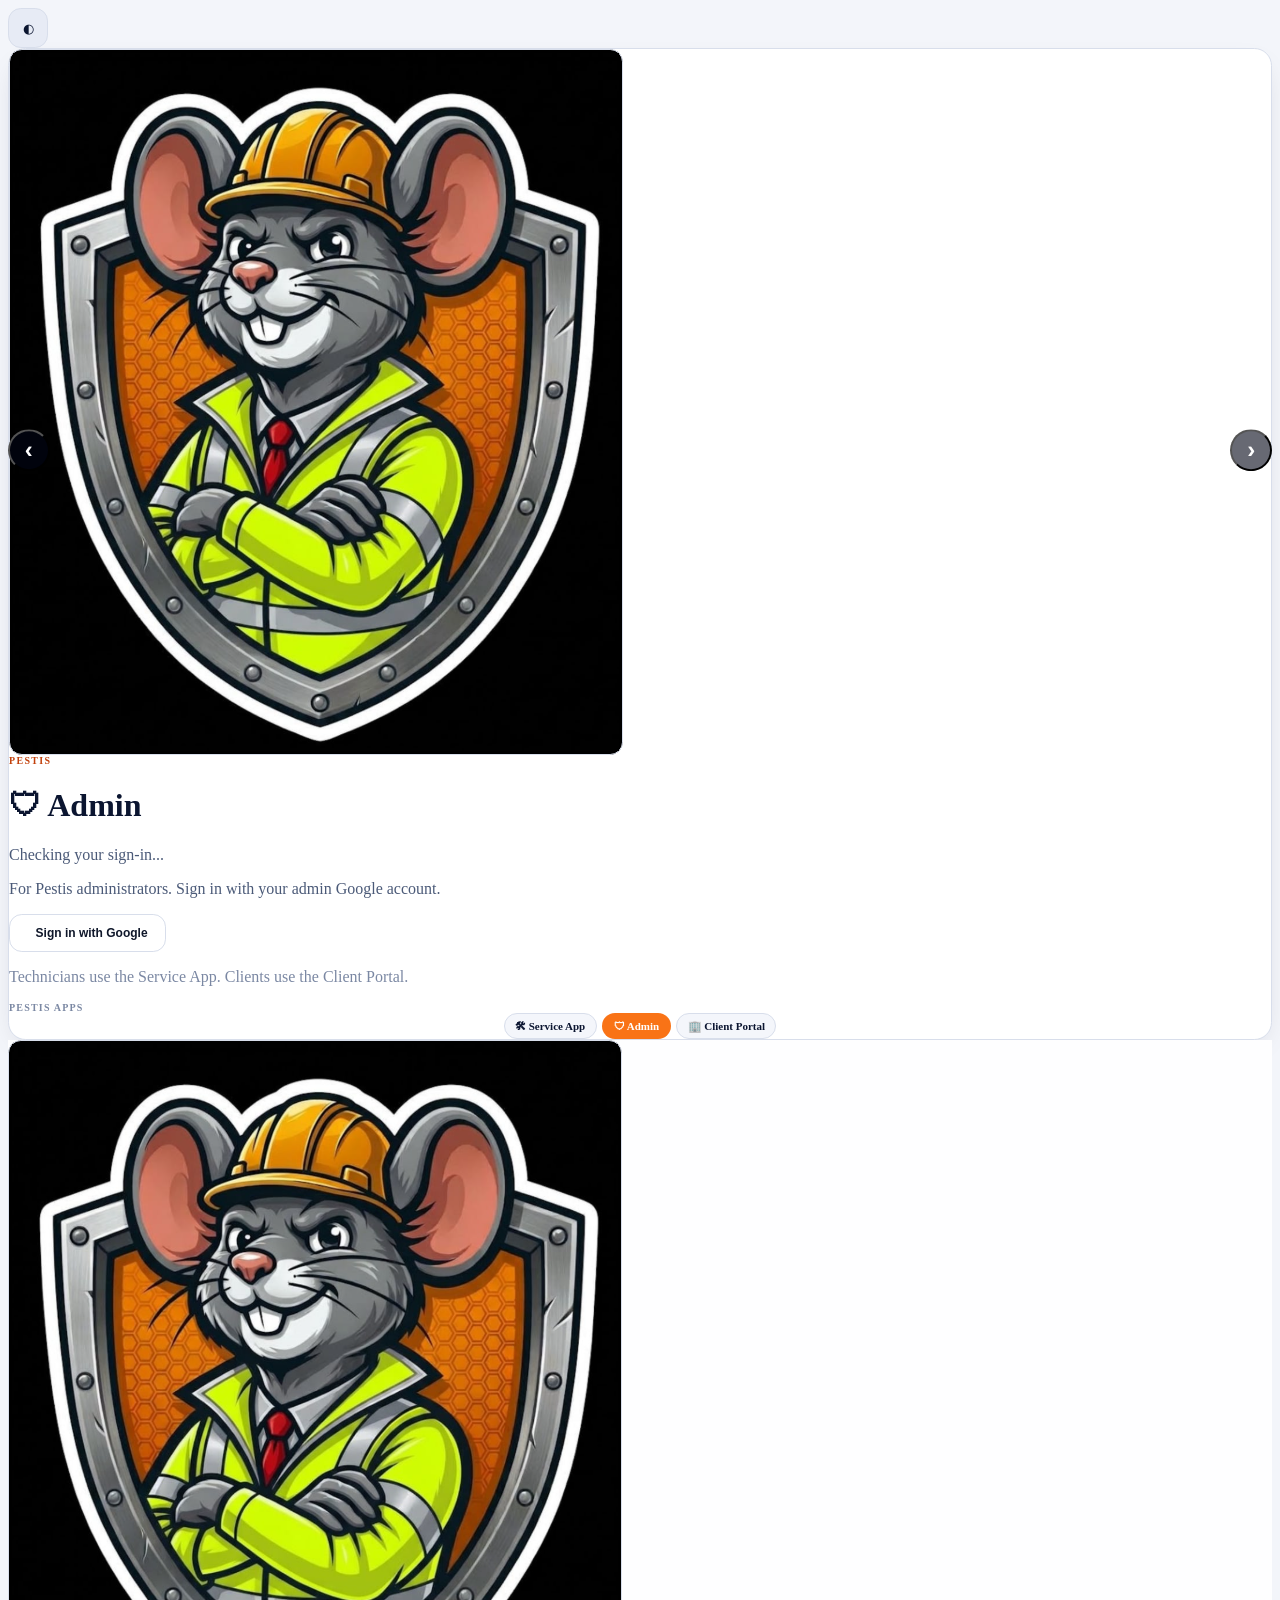
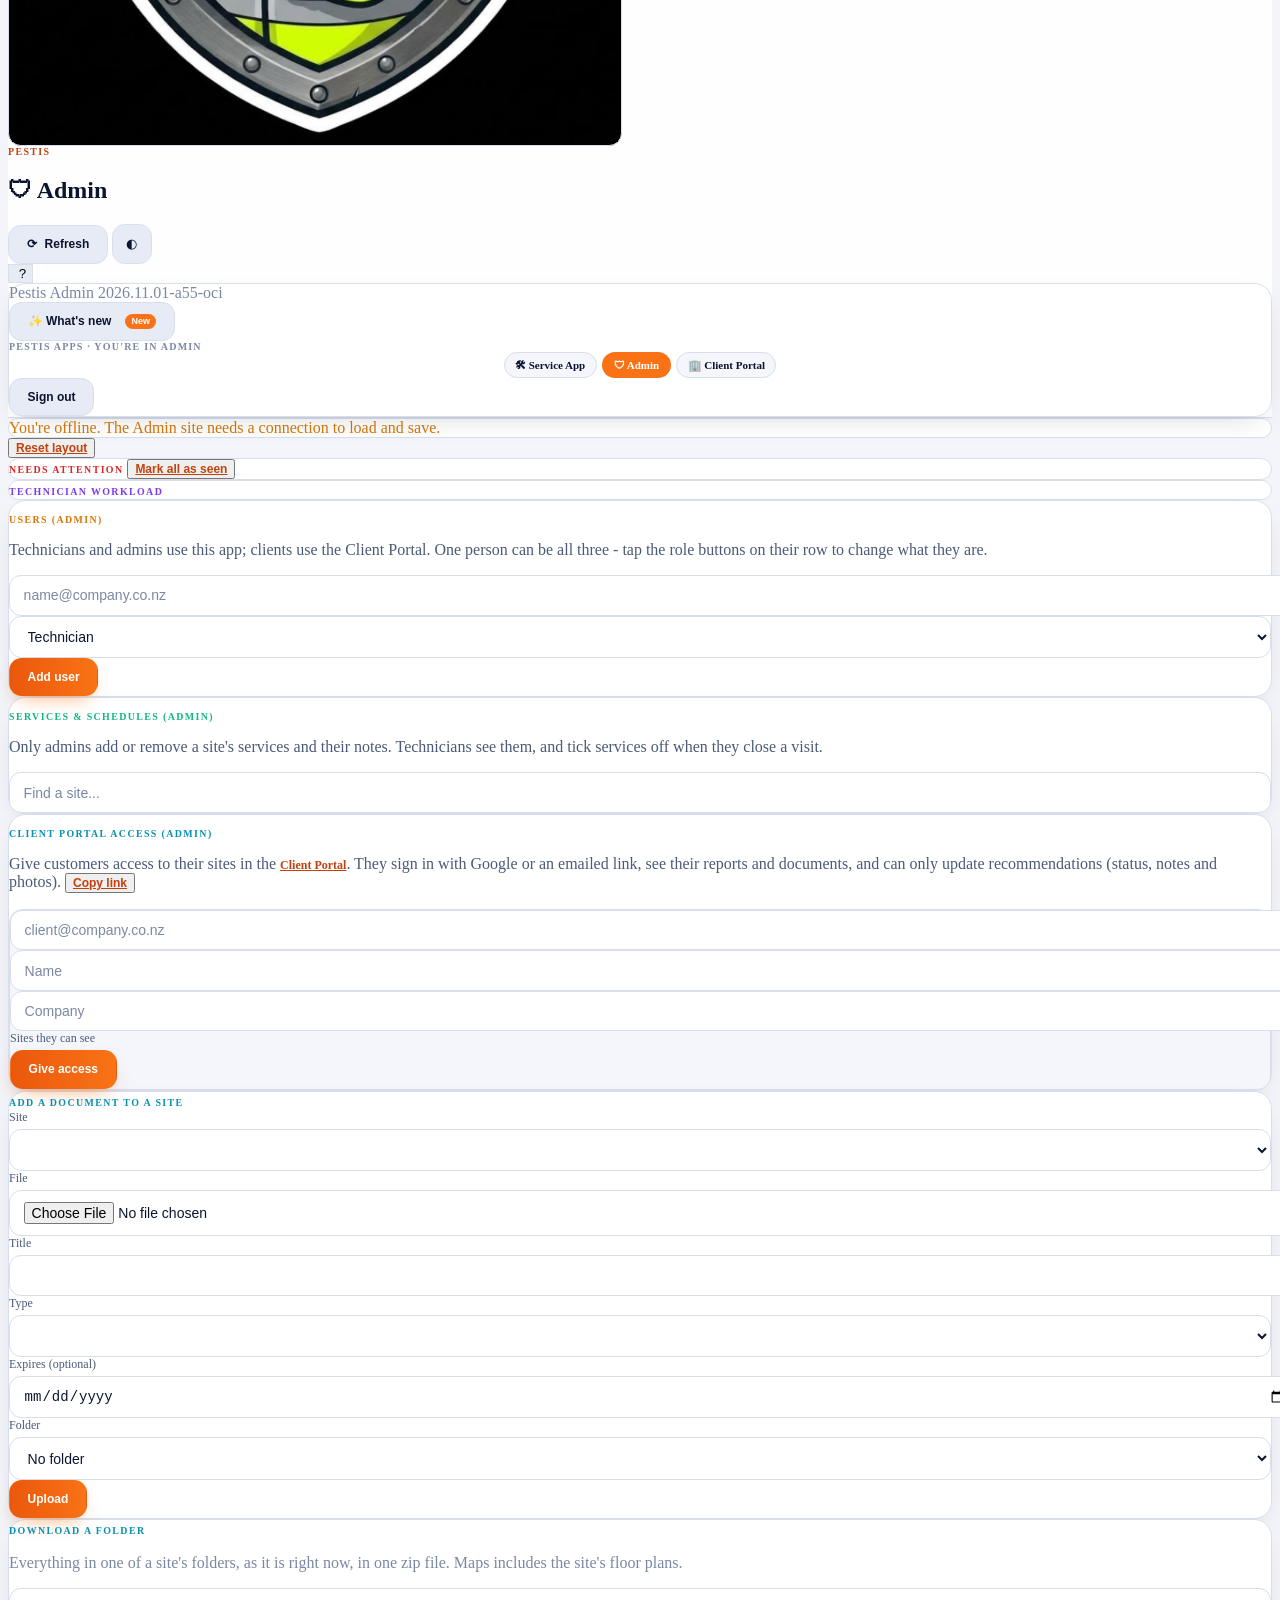
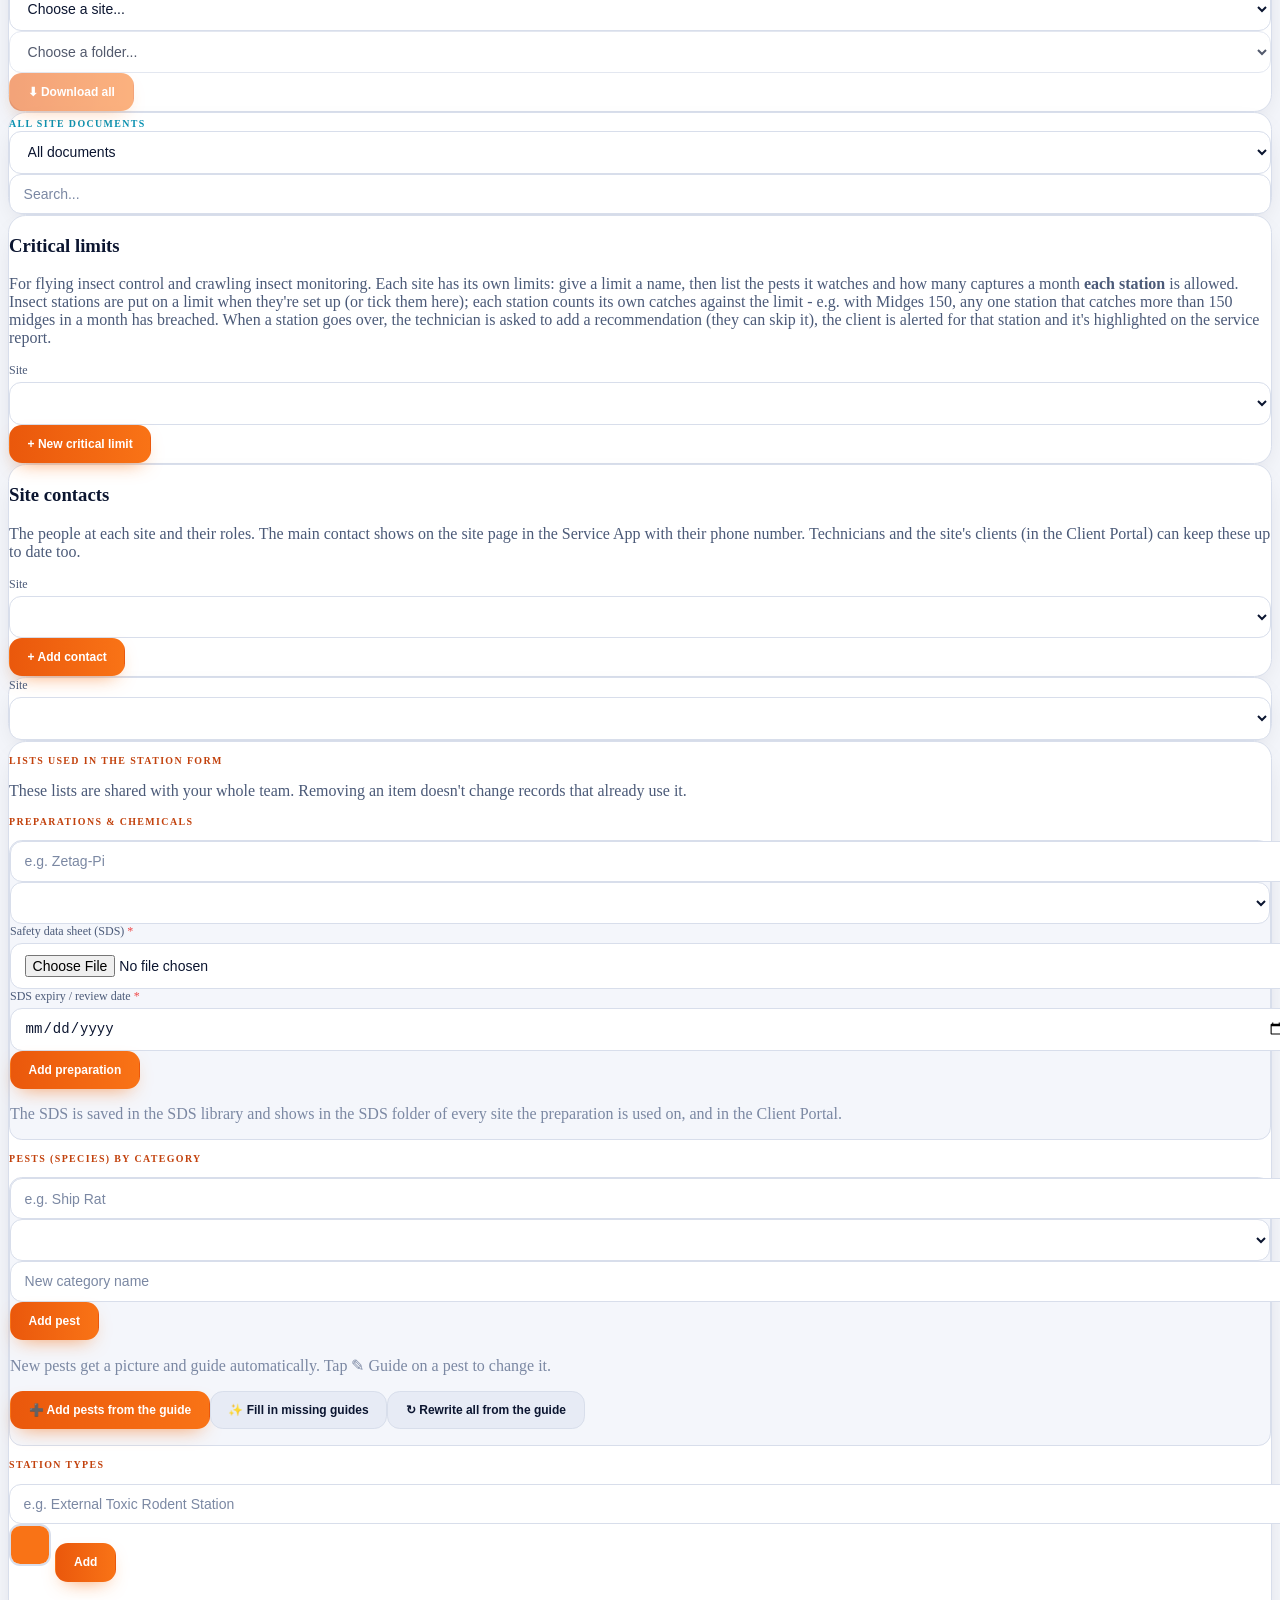
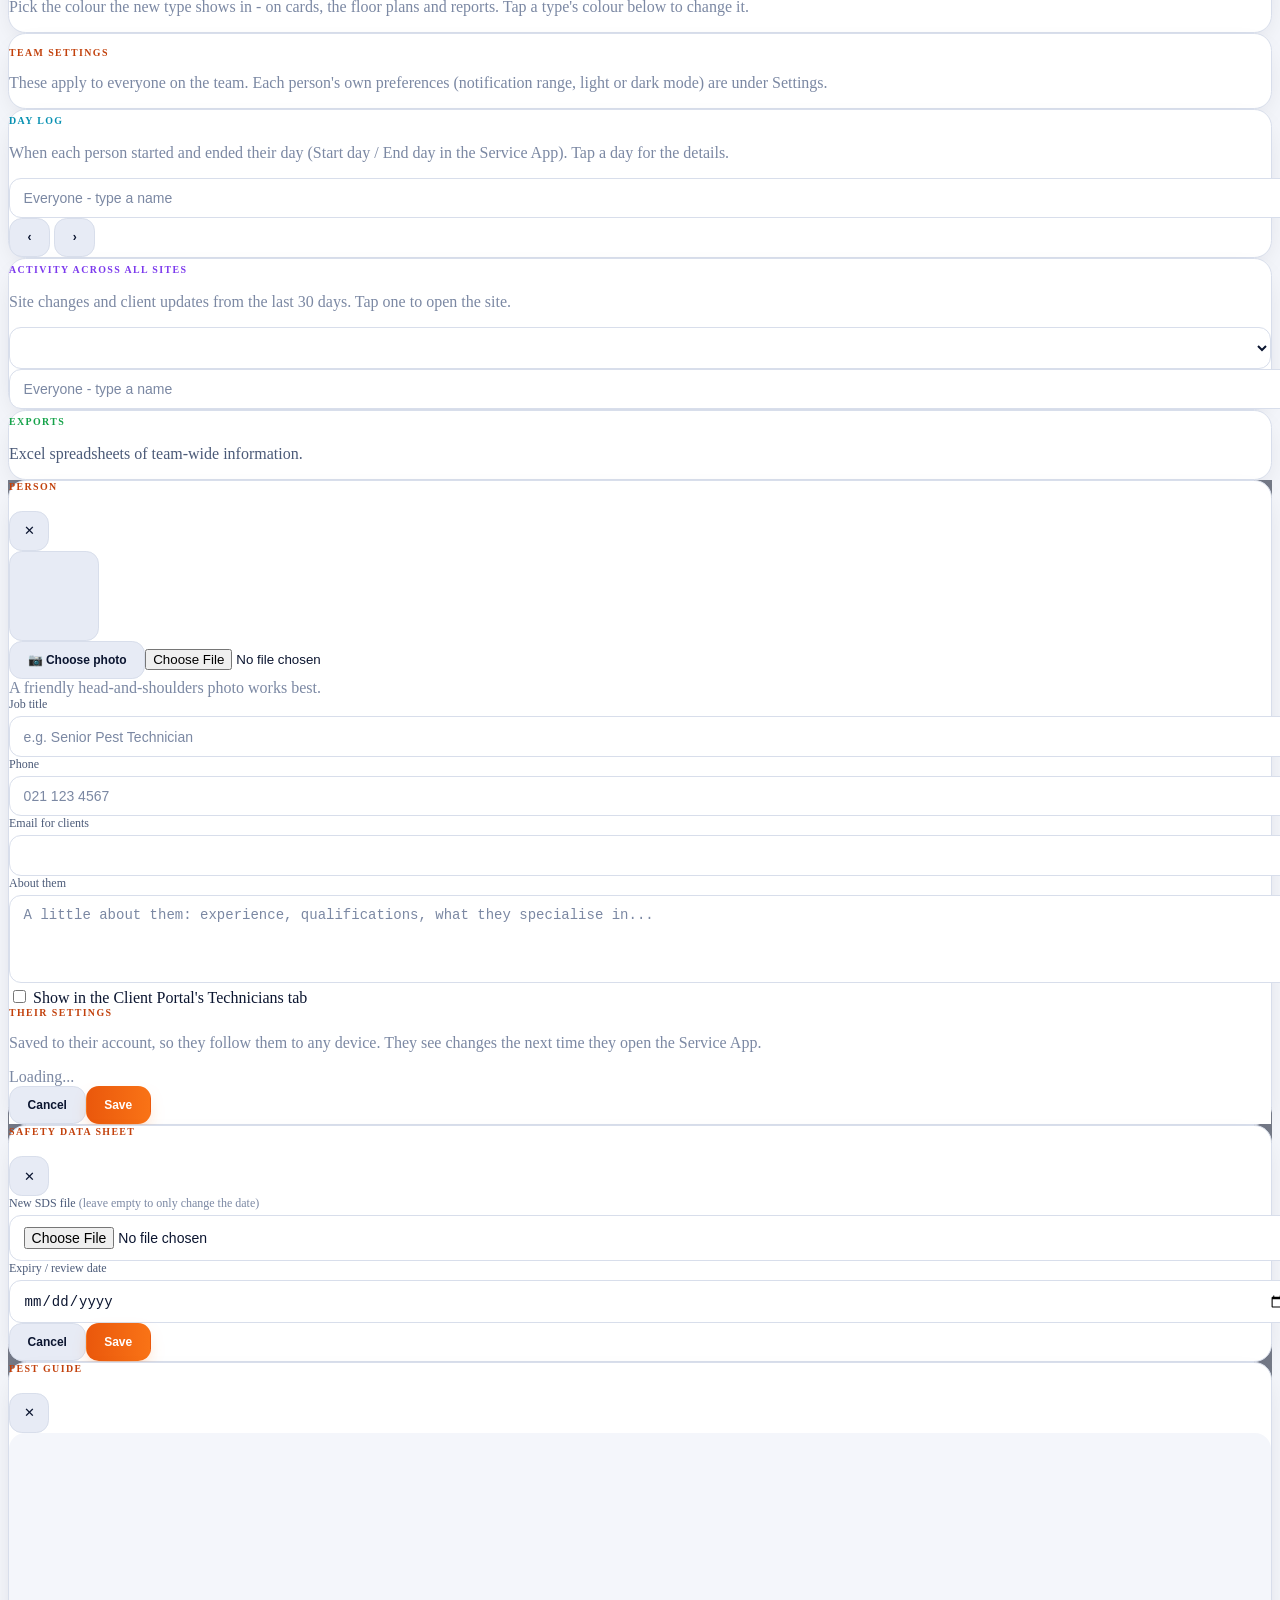
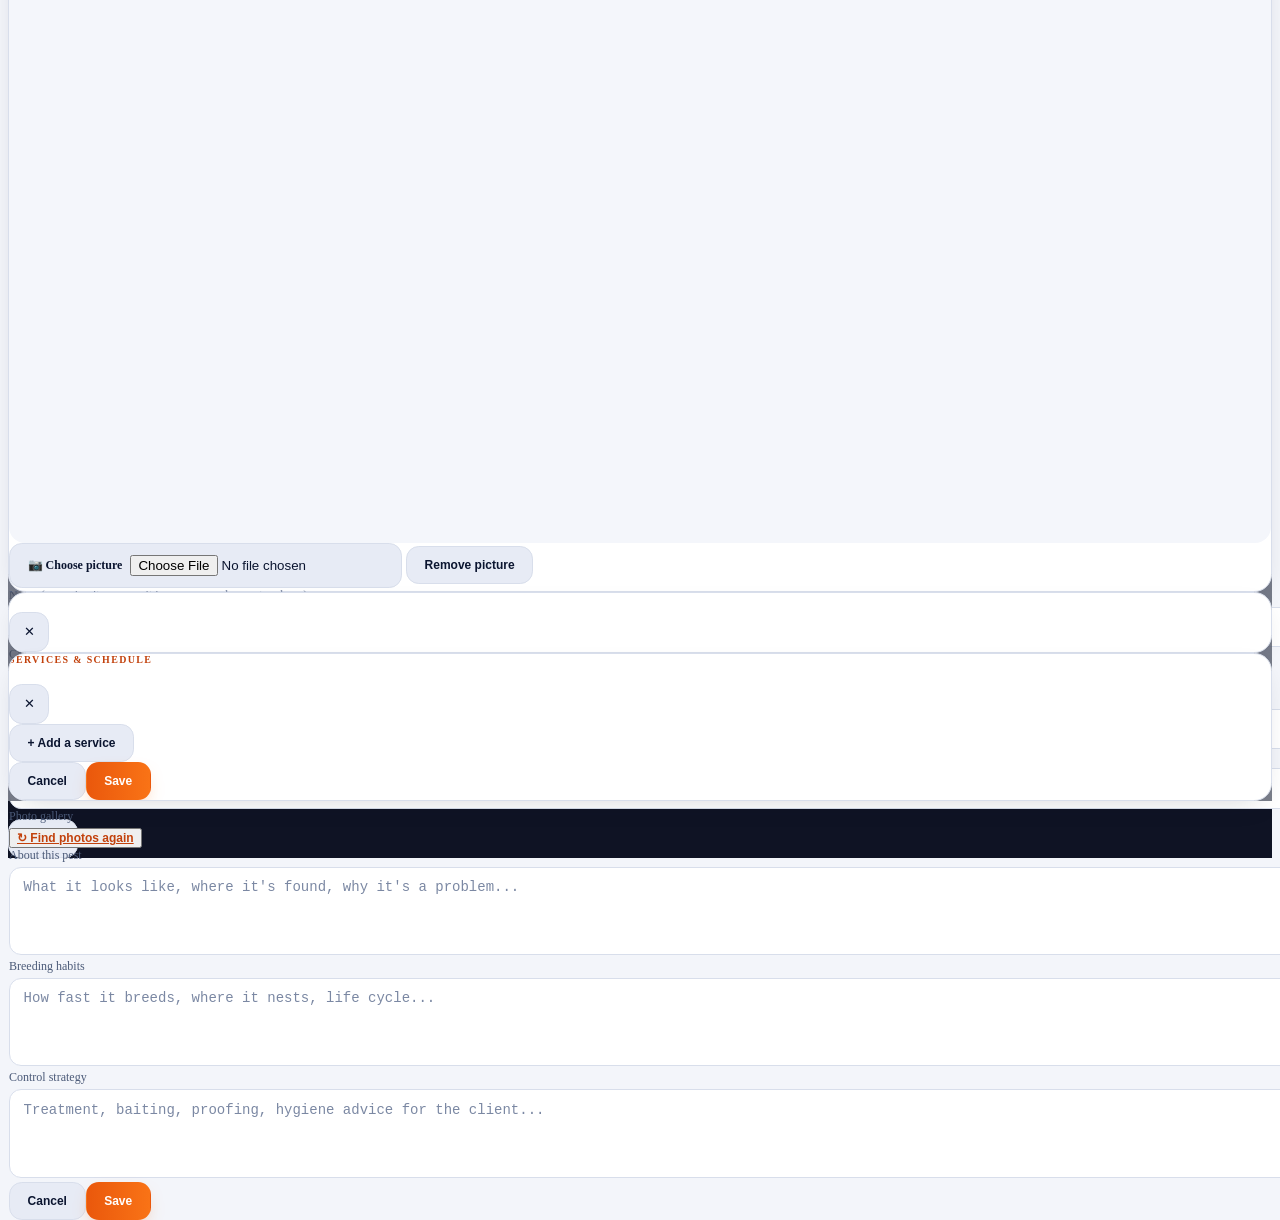
==== commit a6b51660: "r118: report station filters coloured by activity (red activity, green none, grey not checked) - Eve" ====
--- a/admin.html
+++ b/admin.html
@@ -6,7 +6,7 @@
     The Admin site, separate from the Service App (index.html) and the Client Portal (client.html):
     its own page, its own sign-in (admin accounts only) and its own code. They only share the database.
     Open it at  https://<your site>/admin.html  and upload it next to index.html.
-    Version 2026.11.01-a54-oci
+    Version 2026.11.01-a55-oci
 -->
 <head>
     <meta charset="UTF-8">
@@ -1003,6 +1003,18 @@
 .pr-combo-list { max-height: 16rem; overflow-y: auto; display: flex; flex-direction: column; }
 .pr-combo-opt { text-align: left; font-size: .8rem; font-weight: 600; color: var(--text); background: none; border: 0; border-radius: .45rem; padding: .4rem .55rem; cursor: pointer; }
 .pr-combo-opt:hover, .pr-combo-opt:focus-visible { background: var(--surface2); color: rgb(var(--b500, 249 115 22)); outline: none; }
+/* stations coloured by their activity: red activity, green none, grey not checked (in the report's time) */
+.pr-combo-opt.pr-lvl-act { background: rgba(220, 38, 38, .1); box-shadow: inset 4px 0 0 #dc2626; margin-bottom: 2px; }
+.pr-combo-opt.pr-lvl-none { background: rgba(22, 163, 74, .1); box-shadow: inset 4px 0 0 #16a34a; margin-bottom: 2px; }
+.pr-combo-opt.pr-lvl-off { box-shadow: inset 4px 0 0 #94a3b8; color: var(--muted); margin-bottom: 2px; }
+.pr-combo-opt.pr-lvl-act:hover, .pr-combo-opt.pr-lvl-act:focus-visible { background: rgba(220, 38, 38, .18); }
+.pr-combo-opt.pr-lvl-none:hover, .pr-combo-opt.pr-lvl-none:focus-visible { background: rgba(22, 163, 74, .18); }
+.pr-combo-btn.pr-lvl-act { box-shadow: inset 4px 0 0 #dc2626; } .pr-combo-btn.pr-lvl-none { box-shadow: inset 4px 0 0 #16a34a; } .pr-combo-btn.pr-lvl-off { box-shadow: inset 4px 0 0 #94a3b8; }
+.pr-combo-key { display: flex; flex-wrap: wrap; align-items: center; gap: .2rem .7rem; font-size: 11px; font-weight: 700; color: var(--muted); padding: .2rem .4rem .45rem; border-bottom: 1px solid var(--border); margin-bottom: .3rem; }
+.pr-combo-key span { display: inline-flex; align-items: center; gap: .3rem; }
+.pr-combo-key i { width: .65rem; height: .65rem; border-radius: .2rem; display: inline-block; }
+.pr-combo-key i.pr-lvl-act { background: #dc2626; } .pr-combo-key i.pr-lvl-none { background: #16a34a; } .pr-combo-key i.pr-lvl-off { background: #94a3b8; }
+.pr-combo-key em { font-style: normal; font-weight: 600; opacity: .8; }
 .pr-combo-none { font-size: .78rem; color: var(--faint); padding: .5rem; }
 .pr-combo-multi { min-width: max(100%, 16rem); }
 .pr-combo-bar { display: flex; gap: .3rem; margin-bottom: .3rem; }
@@ -4060,6 +4072,9 @@
 //   svc = Service App (index.html), adm = Admin (admin.html), cli = Client Portal (client.html - written for clients)
 const WN = (() => {
     const LOG = [
+        { rev: 'r118', date: '2026-11-01', v: { adm: '2026.11.01-a55', cli: '2026.11.01-p70' },
+            adm: ['Reports: in the Station filter, each station is coloured - red if it had activity, green if it was checked with no activity, grey if it wasn’t checked - in the time chosen (the last 12 months for reports without one), with a key at the top'],
+            cli: ['Reports: in the Station filter, each station is coloured - red if it had activity, green if it was checked with no activity, grey if it wasn’t checked - in the time chosen (the last 12 months for reports without one), with a key at the top'] },
         { rev: 'r117', date: '2026-11-01', v: { adm: '2026.11.01-a54', cli: '2026.11.01-p69' },
             adm: ['Reports, year on year: this year’s line stops at last month instead of dropping towards 0 for the month that isn’t over yet. A dashed line that fades out shows where it’s heading (from the same months in the other years and how this year is going) - point at it for the expected number and this month so far',
                   'Reports: the shading under the graph lines is stronger'],
@@ -4833,8 +4848,13 @@
             if (f === 'prep') parts.push(tick('prep', 'Preparation', uniq(d.entries.map(x => x.prep)), 'All preparations', 'preparations'));
             if (f === 'tech') parts.push(tick('tech', 'Technician', uniq(d.visits.map(x => x.tech).concat(d.entries.map(x => x.tech))), 'Everyone', 'technicians'));
             // the stations of the chosen types (One station: pick one)
-            if (f === 'station') { const ts = arr(s.type), lbl = ts.length === 1 ? `Station (${ts[0]})` : 'Station', list = stationsOfType(d, s).filter(x => typeIn(x.type)).map(x => [x.barcode, x.name + (x.type && ts.length !== 1 ? ' · ' + x.type : '')]);
-                parts.push(R.id === 'station' ? combo({ k: 'station', label: lbl, list, cur: arr(s.station)[0] || '', cb: 'PR.set' }) : tick('station', lbl, list, ts.length === 1 ? 'All ' + ts[0] : 'All stations', 'stations')); }
+            if (f === 'station') {
+                const ts = arr(s.type), lbl = ts.length === 1 ? `Station (${ts[0]})` : 'Station', lvl = stationActivity(d, s, R);
+                const list = stationsOfType(d, s).filter(x => typeIn(x.type)).map(x => [x.barcode, x.name + (x.type && ts.length !== 1 ? ' · ' + x.type : ''), lvl.get(x.barcode) || 'off']);
+                const lvlNote = R.f.includes('period') ? 'in the time chosen' : 'in the last 12 months';
+                parts.push(R.id === 'station' ? combo({ k: 'station', label: lbl, list, cur: arr(s.station)[0] || '', cb: 'PR.set', lvlNote })
+                    : combo({ k: 'station', label: lbl, list, cur: arr(s.station), all: ts.length === 1 ? 'All ' + ts[0] : 'All stations', cb: 'PR.set', multi: true, noun: 'stations', lvlNote }));
+            }
             if (f === 'batch') parts.push(`<label class="pr-f"><span>Batch number</span><input type="search" value="${e(s.batch)}" placeholder="Any" onchange="PR.set(this, 'batch', this.value.trim())"></label>`);
             // critical limits: the months to look at (this month to start with; From and To for several months), and breached stations only or all
             if (f === 'limMonths') { const ms = months(Date.now() - 3 * 365 * DAY, Date.now()).reverse().map(k => [k, monthLong(k)]); parts.push(sel('limFrom', 'From', ms), sel('limTo', 'To', ms)); }
@@ -5271,17 +5291,30 @@
     }
     // A drop-down you can type in: tap it, type part of a name, pick. cb(el, key, value) is called with the choice.
     // With o.multi, it's a list of tick boxes (o.cur is the ticked values; none ticked = o.all) and cb gets the ticked values when it closes.
+    // each station's activity in the report's time (reports without one: the last 12 months), for the station filter:
+    // 'act' (a pest caught or any activity), 'none' (checked, nothing found); a station not checked in that time isn't in it
+    function stationActivity(d, s, R) {
+        const [a, b] = R.f.includes('period') ? range(s) : [Date.now() - 365 * DAY, Date.now()];
+        const out = new Map();
+        d.entries.forEach(x => {
+            if (x.at < a || x.at > b) return;
+            if (x.species || x.activity === 'Caught' || level(x.activity) > 0) out.set(x.barcode, 'act');
+            else if (!out.has(x.barcode)) out.set(x.barcode, 'none');
+        });
+        return out;
+    }
+    const LVL_CLS = { act: 'pr-lvl-act', none: 'pr-lvl-none', off: 'pr-lvl-off' };
     function combo(o) {
         if (o.multi) {
             const cur = arr(o.cur).map(String), names = o.list.filter(x => cur.includes(String(x[0]))).map(x => x[1]);
             const txt = !names.length ? (o.all || 'All') : names.length === 1 ? names[0] : `${names.length} ${o.noun || 'chosen'}`;
-            return `<label class="pr-f ${o.cls || ''}">${o.label ? `<span>${e(o.label)}</span>` : ''}<span class="pr-combo" data-k="${e(o.k)}" data-cb="${e(o.cb)}" data-multi="1" data-all="${e(o.all || 'All')}" data-cur="${e(JSON.stringify(cur))}" data-items="${e(JSON.stringify(o.list))}">`
+            return `<label class="pr-f ${o.cls || ''}">${o.label ? `<span>${e(o.label)}</span>` : ''}<span class="pr-combo" data-k="${e(o.k)}" data-cb="${e(o.cb)}" data-multi="1" data-all="${e(o.all || 'All')}" data-cur="${e(JSON.stringify(cur))}" data-items="${e(JSON.stringify(o.list))}"${o.lvlNote ? ` data-lvl="${e(o.lvlNote)}"` : ''}>`
                 + `<button type="button" class="pr-combo-btn ${names.length ? 'pr-combo-on' : ''}" onclick="PR.comboOpen(this)" aria-haspopup="listbox" title="${e(names.join(', ') || txt)}">${e(txt)}</button></span></label>`;
         }
         const items = (o.all != null ? [['', o.all]] : []).concat(o.list);
         const cur = items.find(x => String(x[0]) === String(o.cur == null ? '' : o.cur)) || items[0] || ['', ''];
-        return `<label class="pr-f ${o.cls || ''}">${o.label ? `<span>${e(o.label)}</span>` : ''}<span class="pr-combo" data-k="${e(o.k)}" data-cb="${e(o.cb)}" data-items="${e(JSON.stringify(items))}">`
-            + `<button type="button" class="pr-combo-btn" onclick="PR.comboOpen(this)" aria-haspopup="listbox" title="${e(cur[1])}">${e(cur[1])}</button></span></label>`;
+        return `<label class="pr-f ${o.cls || ''}">${o.label ? `<span>${e(o.label)}</span>` : ''}<span class="pr-combo" data-k="${e(o.k)}" data-cb="${e(o.cb)}" data-items="${e(JSON.stringify(items))}"${o.lvlNote ? ` data-lvl="${e(o.lvlNote)}"` : ''}>`
+            + `<button type="button" class="pr-combo-btn ${cur[2] ? LVL_CLS[cur[2]] || '' : ''}" onclick="PR.comboOpen(this)" aria-haspopup="listbox" title="${e(cur[1])}">${e(cur[1])}</button></span></label>`;
     }
     // closing a tick-box list applies what was ticked
     function comboClose() { document.querySelectorAll('.pr-combo-pop').forEach(x => { const done = x._done; x.remove(); if (done) done(); }); }
@@ -5304,9 +5337,12 @@
         const shown = () => { const t = q.value.trim().toLowerCase(); return items.filter(x => !t || String(x[1]).toLowerCase().includes(t)).slice(0, 400); };
         const draw = () => {
             const hit = shown();
-            box.innerHTML = (multi ? `<div class="pr-combo-sum">${ticked.size ? `${ticked.size} ticked` : e(wrap.dataset.all || 'All')}</div>` : '')
-                + (hit.map(x => multi ? `<button type="button" role="option" aria-selected="${ticked.has(String(x[0]))}" class="pr-combo-opt pr-combo-tick" data-v="${e(x[0])}"><span class="pr-combo-box">${ticked.has(String(x[0])) ? '✓' : ''}</span>${e(x[1])}</button>`
-                    : `<button type="button" role="option" class="pr-combo-opt" data-v="${e(x[0])}">${e(x[1])}</button>`).join('') || '<div class="pr-combo-none">No matches</div>');
+            // (stations: a key to the colours - red activity, green none, grey not checked)
+            const lv = x => x[2] && LVL_CLS[x[2]] ? ' ' + LVL_CLS[x[2]] : '';
+            box.innerHTML = (wrap.dataset.lvl ? `<div class="pr-combo-key"><span><i class="pr-lvl-act"></i>Activity</span><span><i class="pr-lvl-none"></i>No activity</span><span><i class="pr-lvl-off"></i>Not checked</span><em>${e(wrap.dataset.lvl)}</em></div>` : '')
+                + (multi ? `<div class="pr-combo-sum">${ticked.size ? `${ticked.size} ticked` : e(wrap.dataset.all || 'All')}</div>` : '')
+                + (hit.map(x => multi ? `<button type="button" role="option" aria-selected="${ticked.has(String(x[0]))}" class="pr-combo-opt pr-combo-tick${lv(x)}" data-v="${e(x[0])}"><span class="pr-combo-box">${ticked.has(String(x[0])) ? '✓' : ''}</span>${e(x[1])}</button>`
+                    : `<button type="button" role="option" class="pr-combo-opt${lv(x)}" data-v="${e(x[0])}">${e(x[1])}</button>`).join('') || '<div class="pr-combo-none">No matches</div>');
         };
         const pickV = v => { comboClose(); const fn = comboCb(wrap); if (typeof fn === 'function') fn(btn, wrap.dataset.k, v); };
         if (multi) pop._done = () => { const v = Array.from(ticked); if (JSON.stringify(v.slice().sort()) === start) return; const fn = comboCb(wrap); if (typeof fn === 'function') fn(btn, wrap.dataset.k, v); };
@@ -5450,7 +5486,7 @@
 /* PESTIS-REPORTS:END */
 
         // Tells index.html what loaded, and which version of the hook-up it was written for
-        window.ADDON_INFO = { name: 'Pestis Admin', version: '2026.11.01-a54-oci', api: 0 };
+        window.ADDON_INFO = { name: 'Pestis Admin', version: '2026.11.01-a55-oci', api: 0 };
 
         async function loadAdminPanel() {
             const profList = document.getElementById('adminProfilesList');
